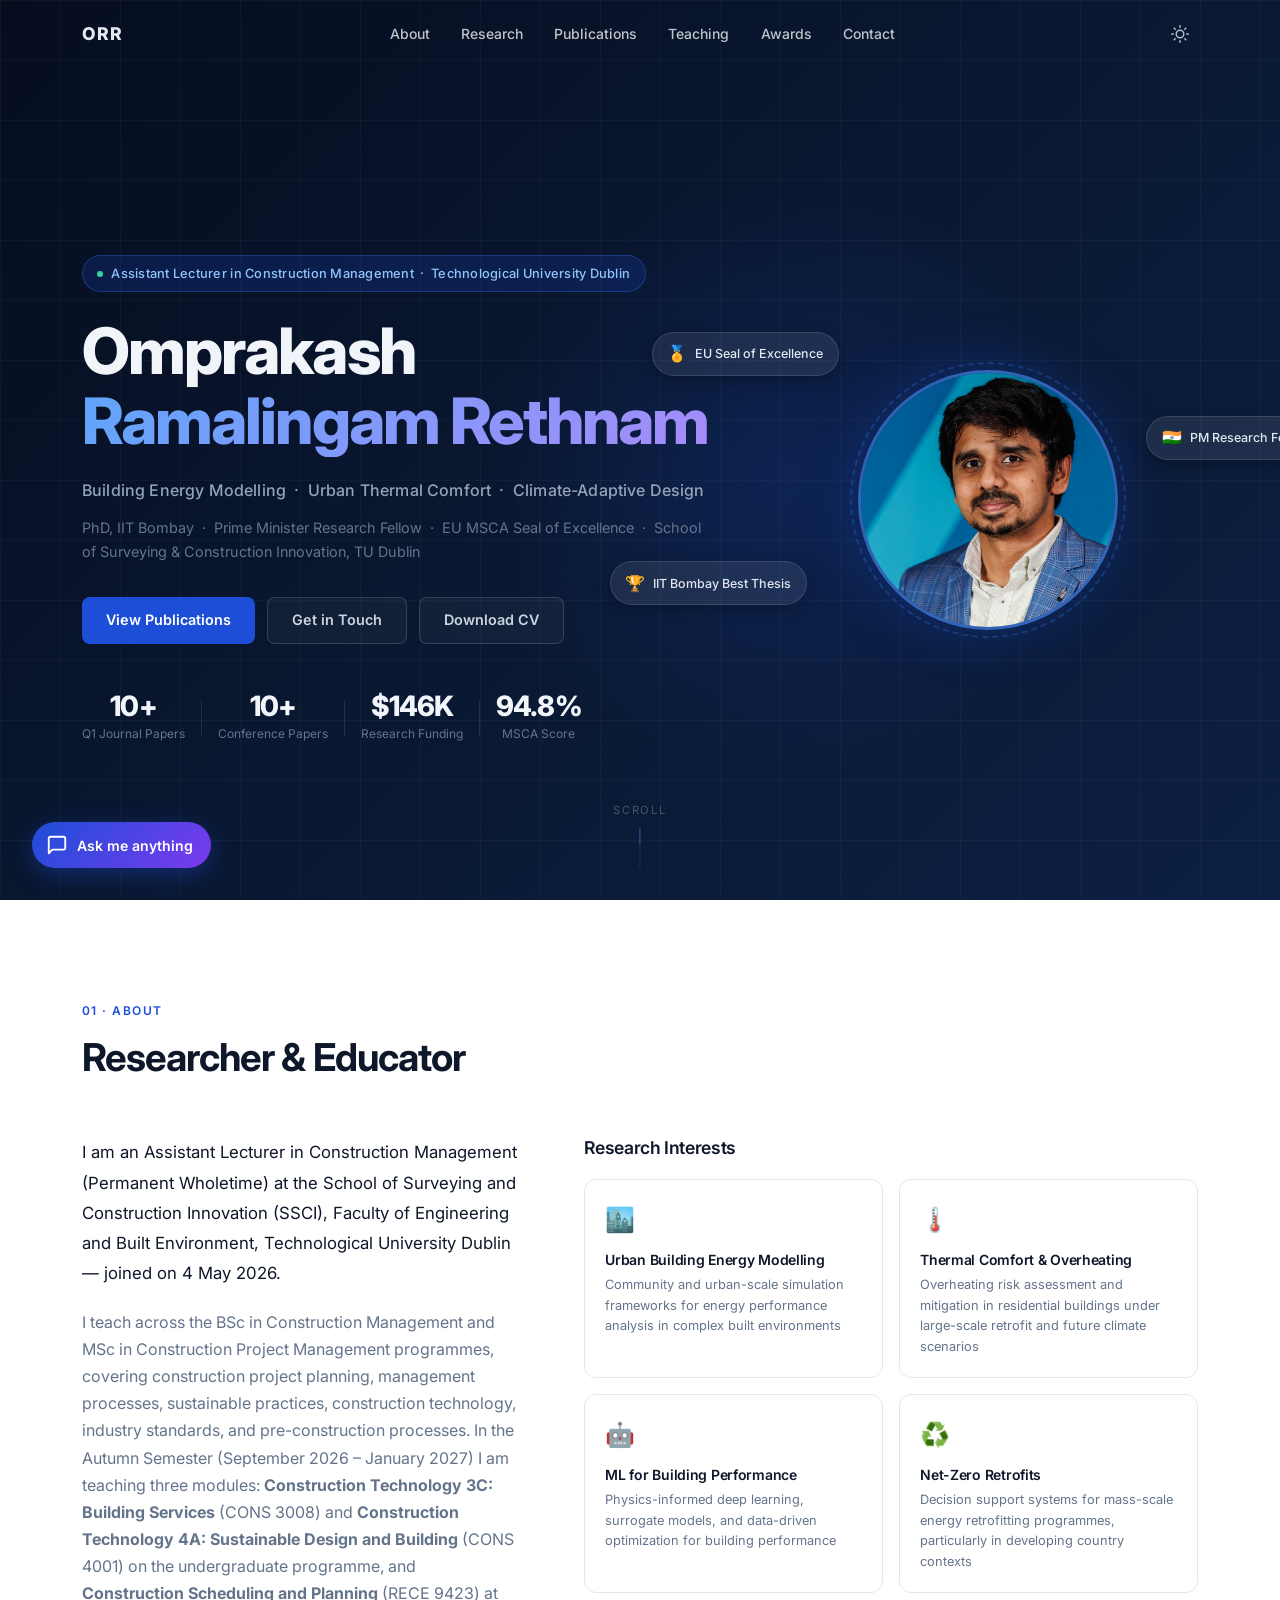
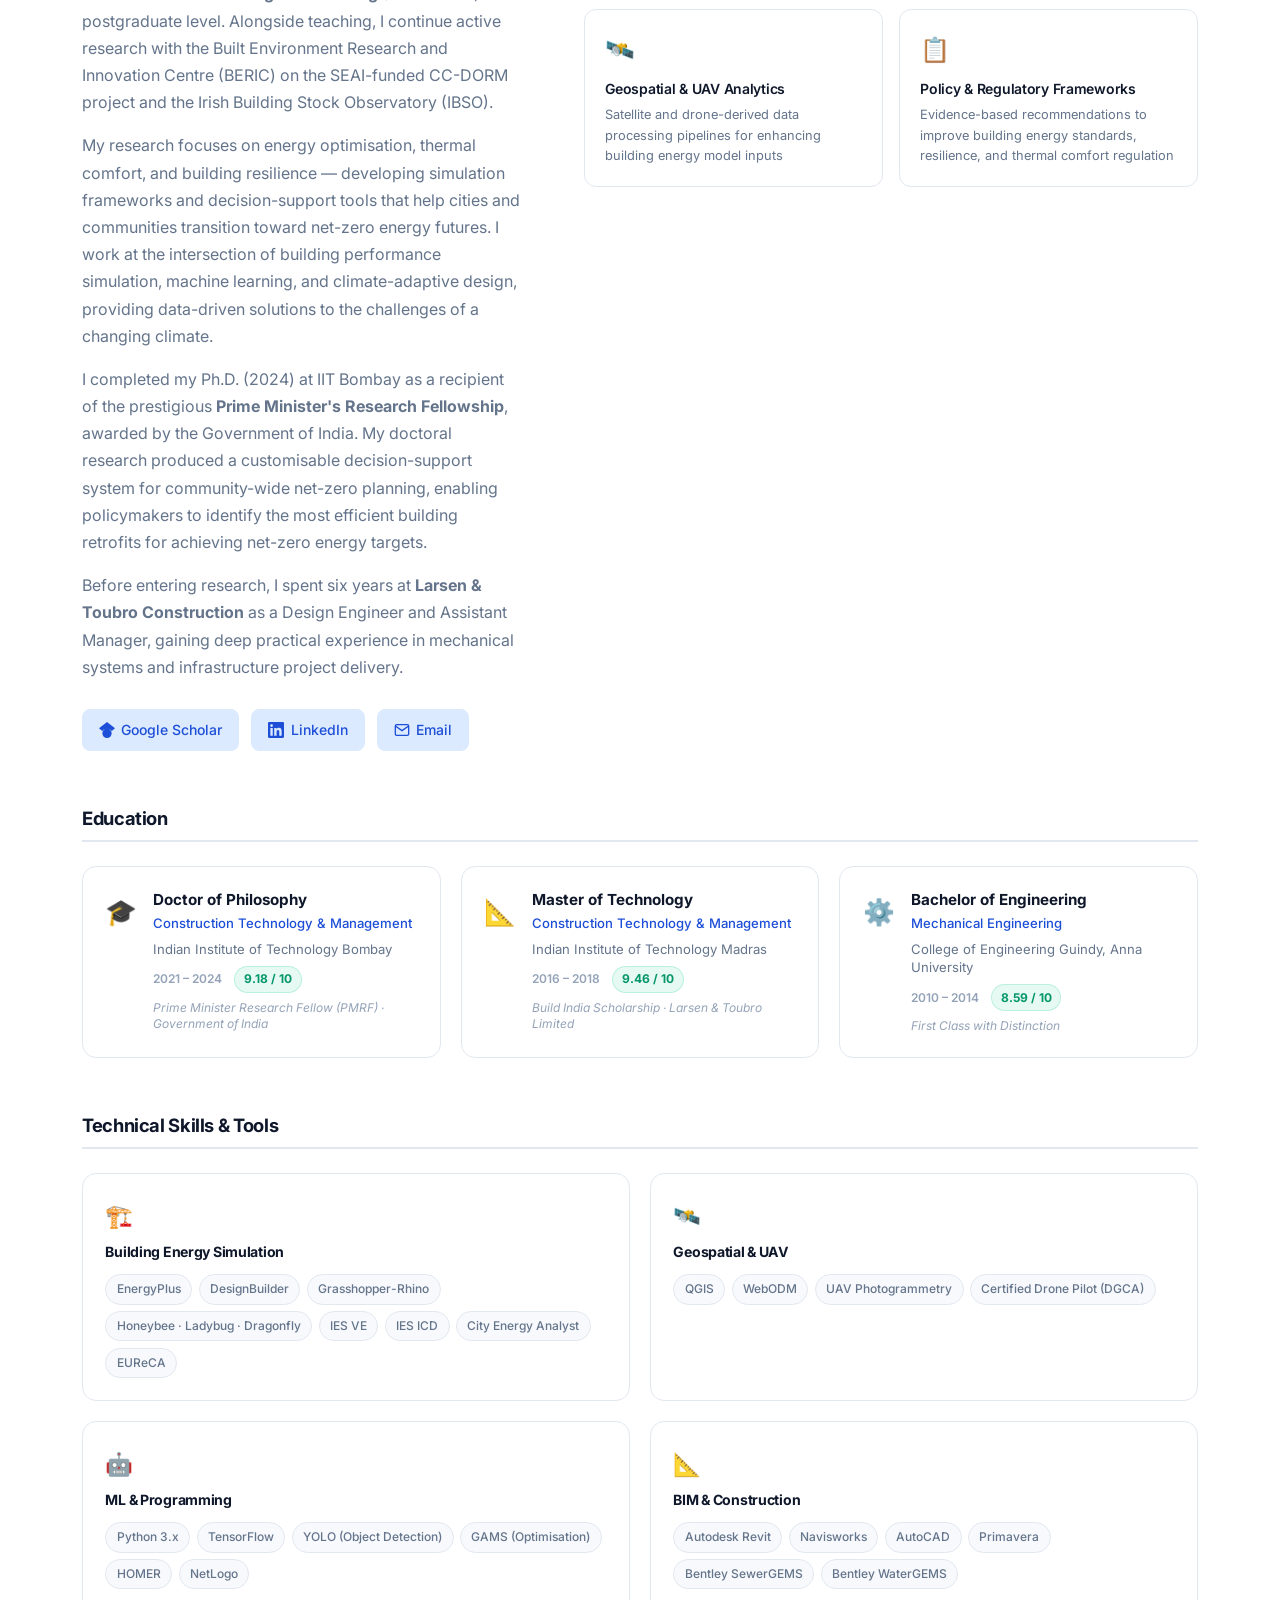
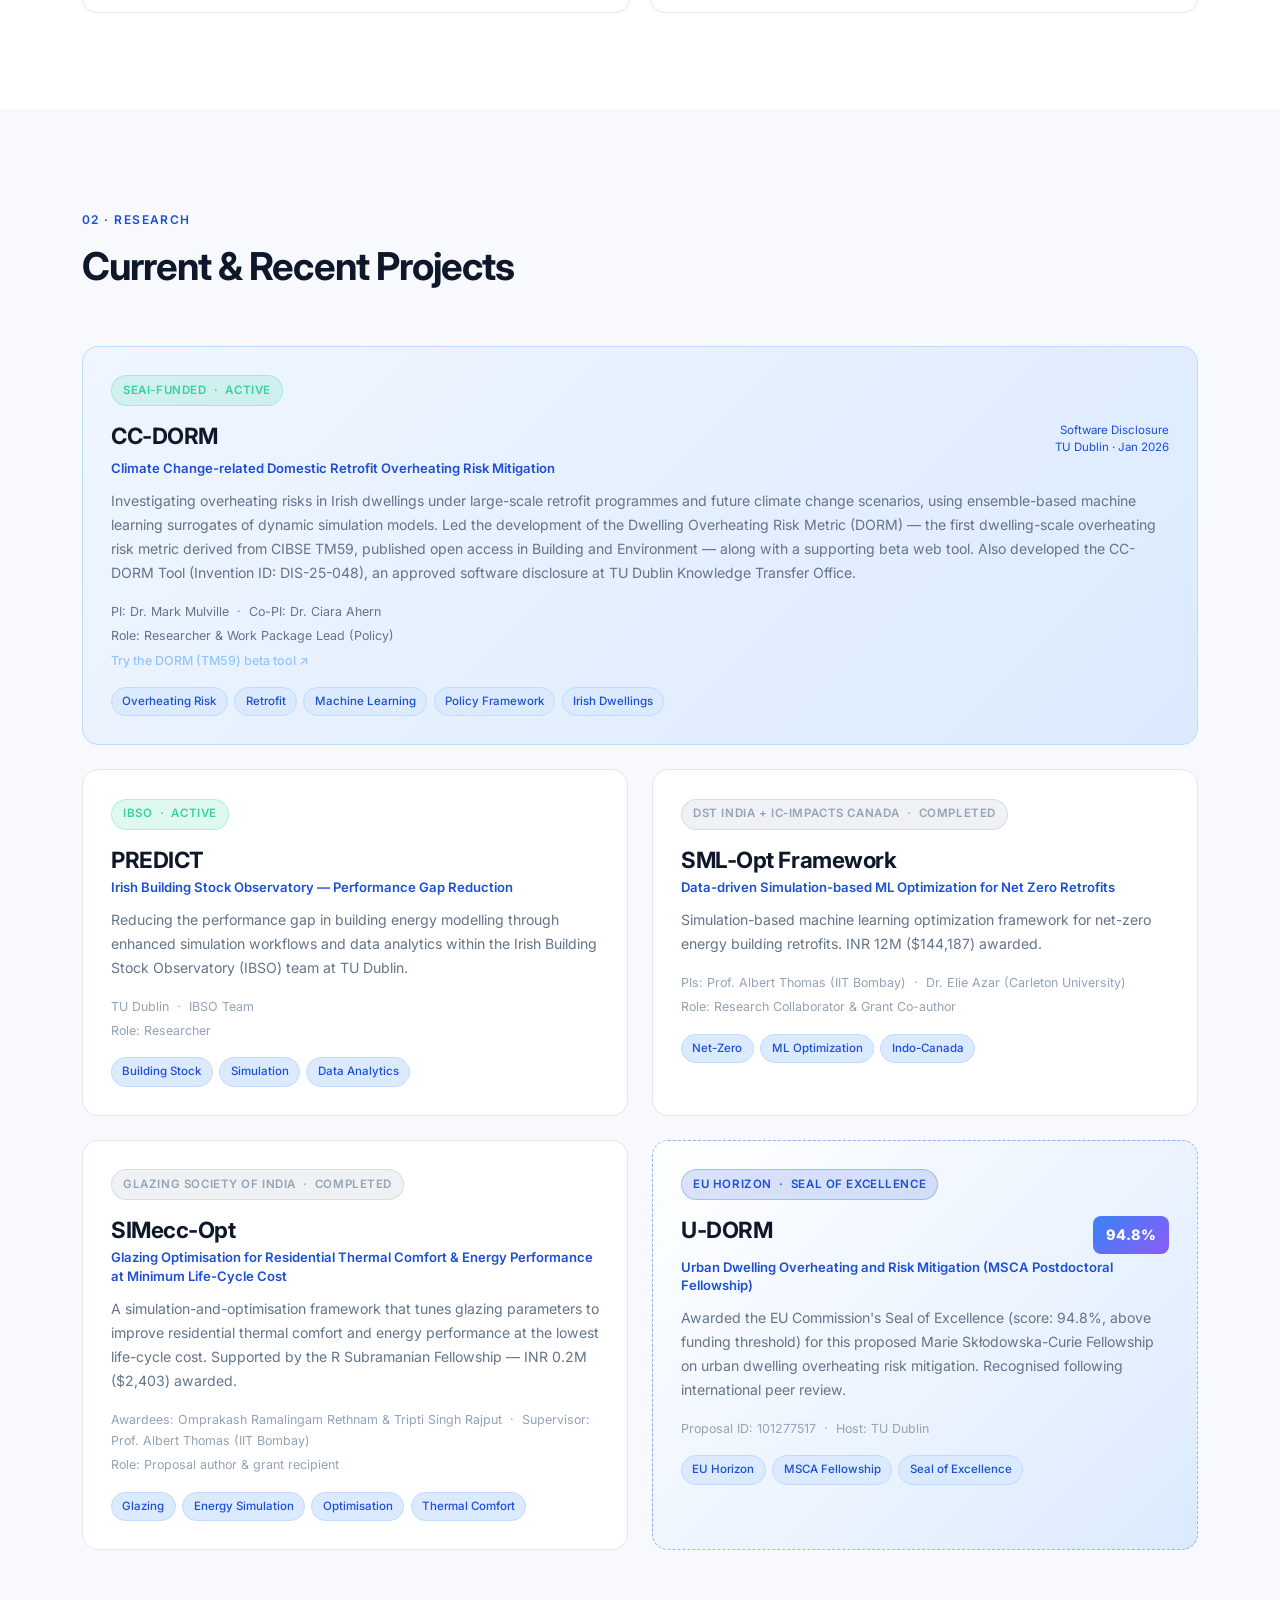
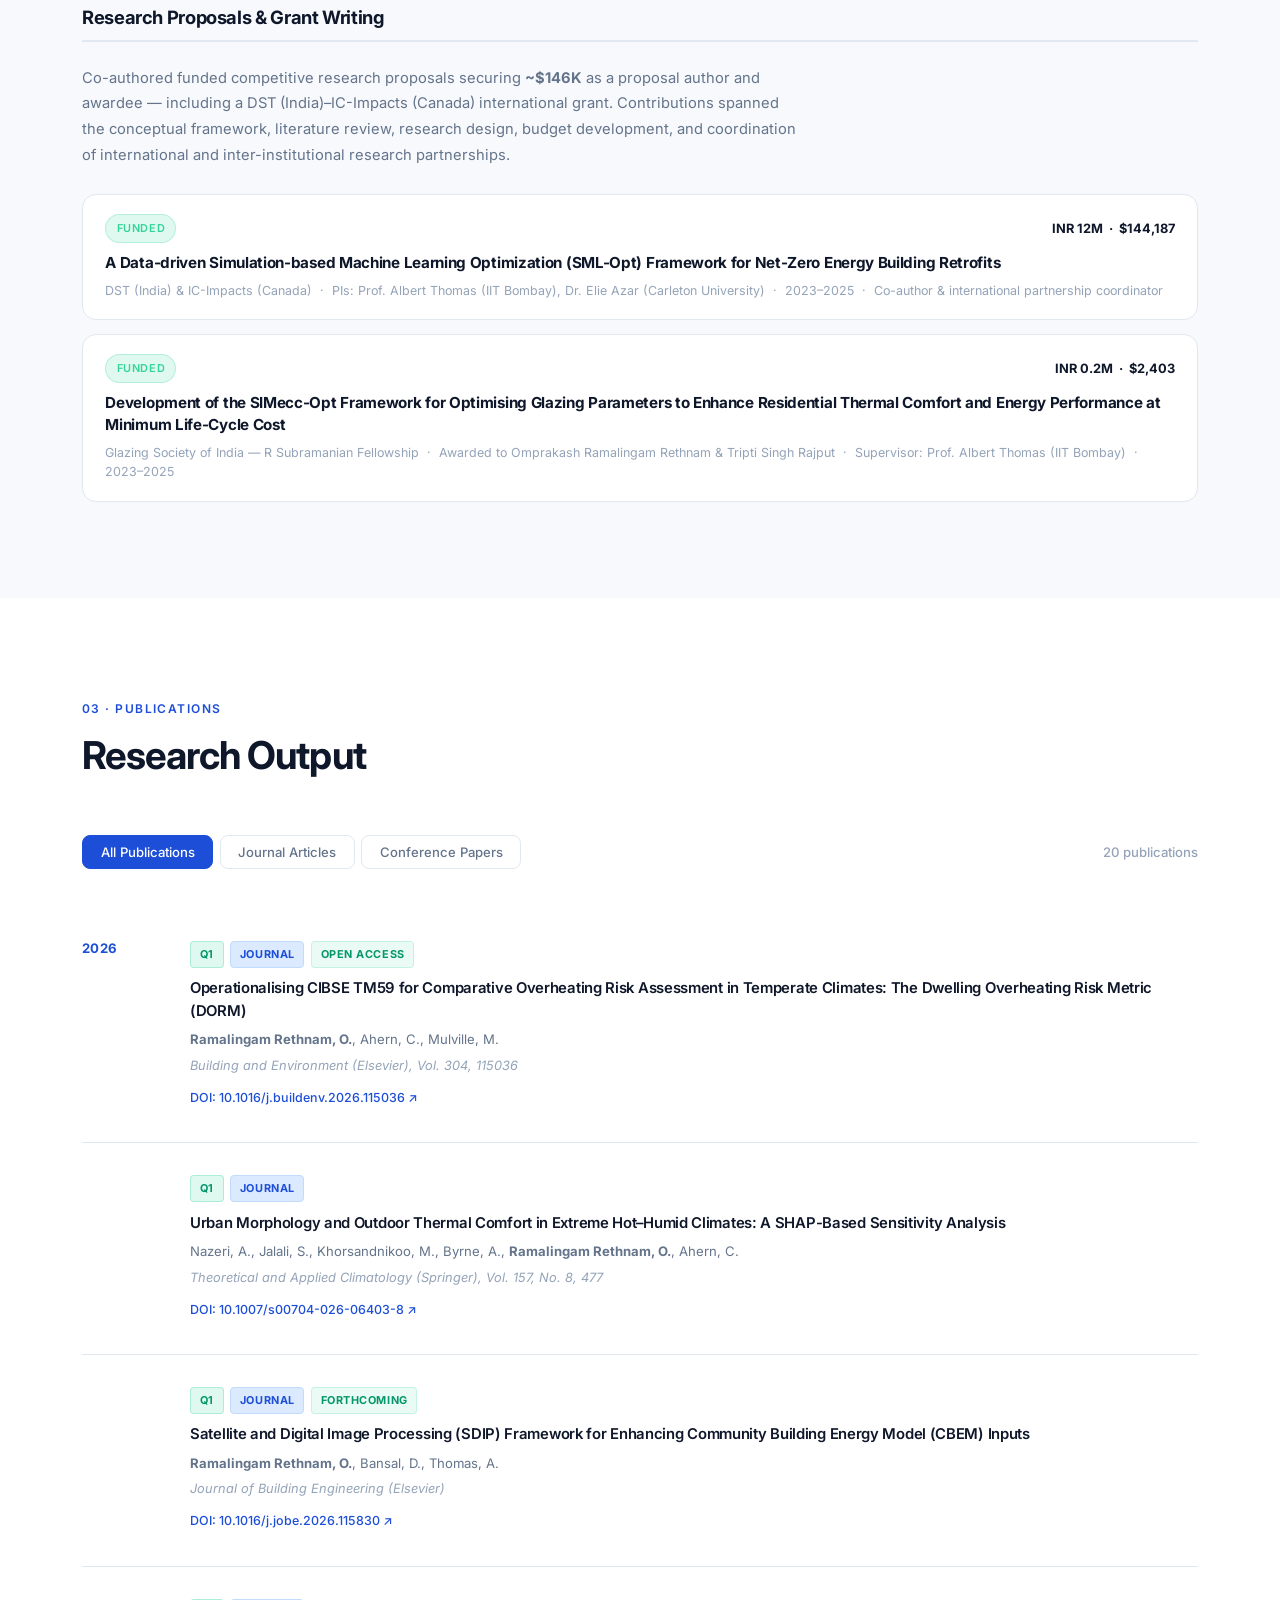
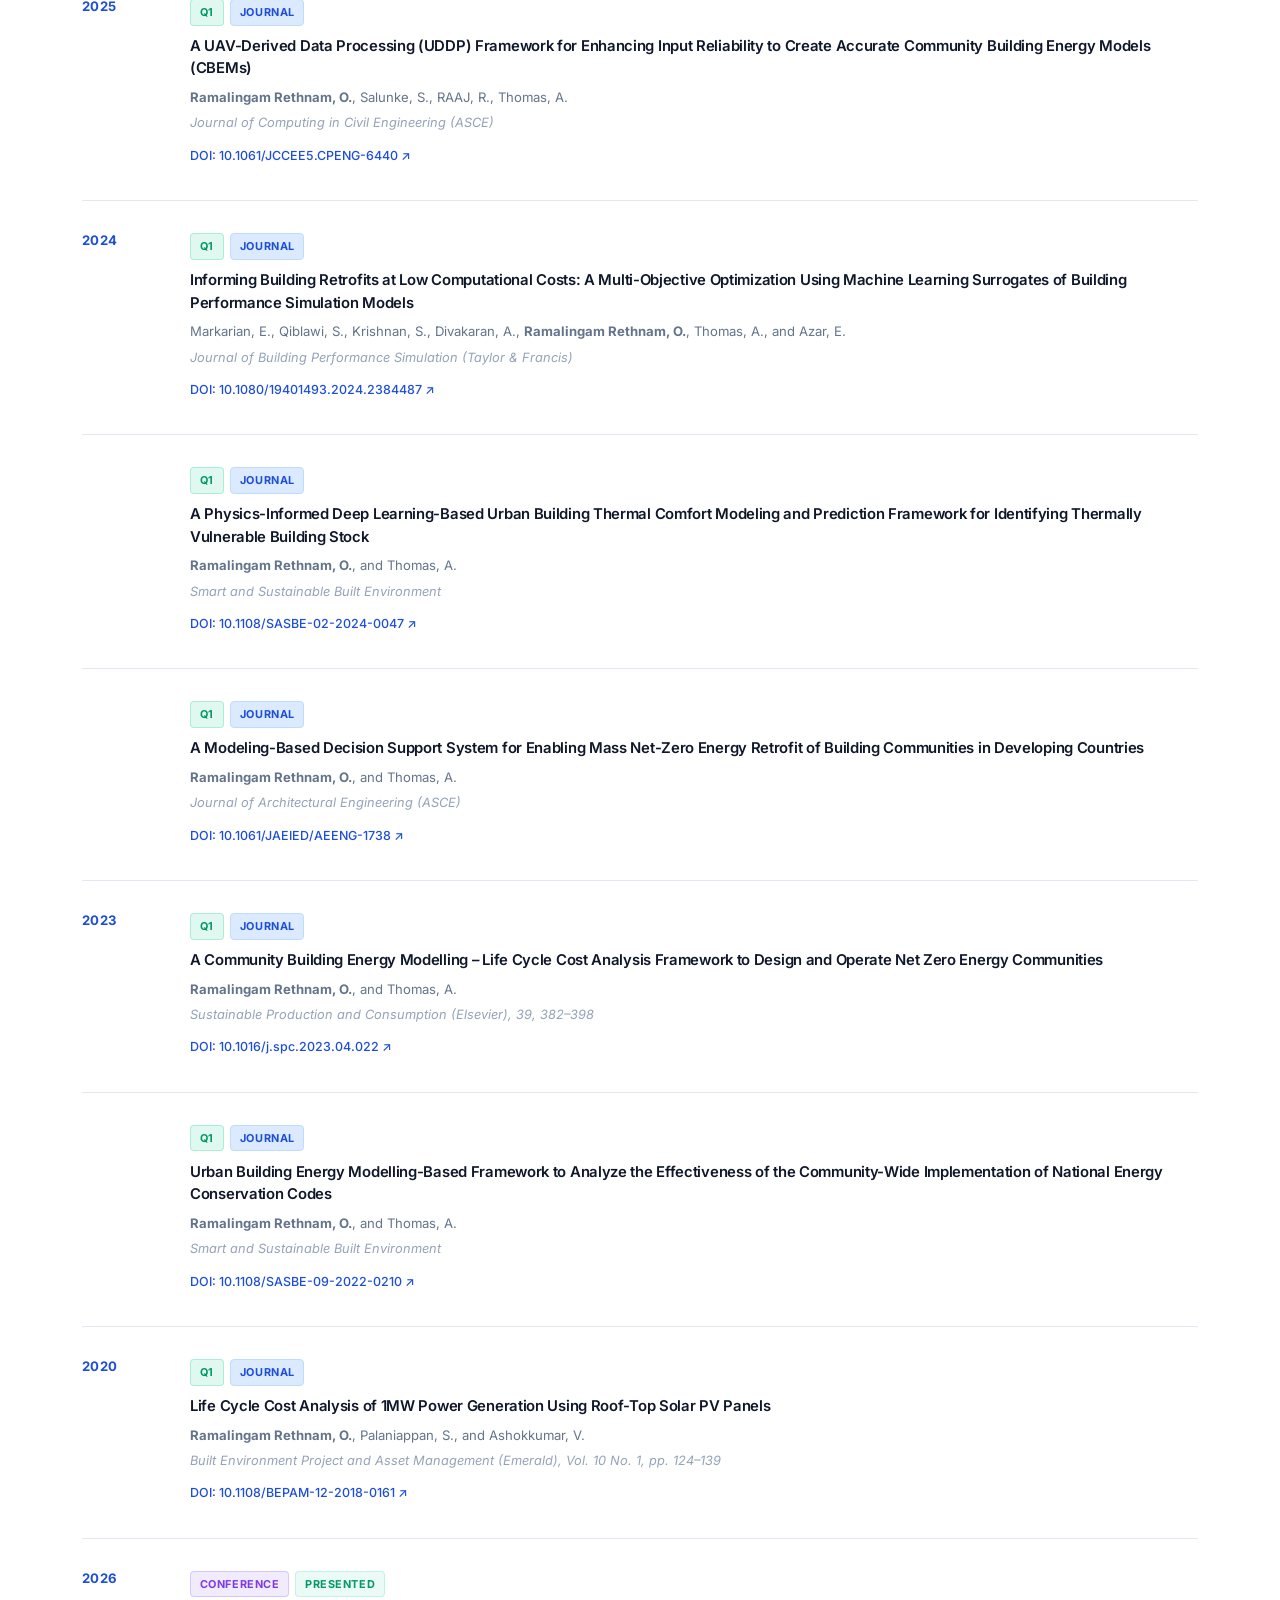
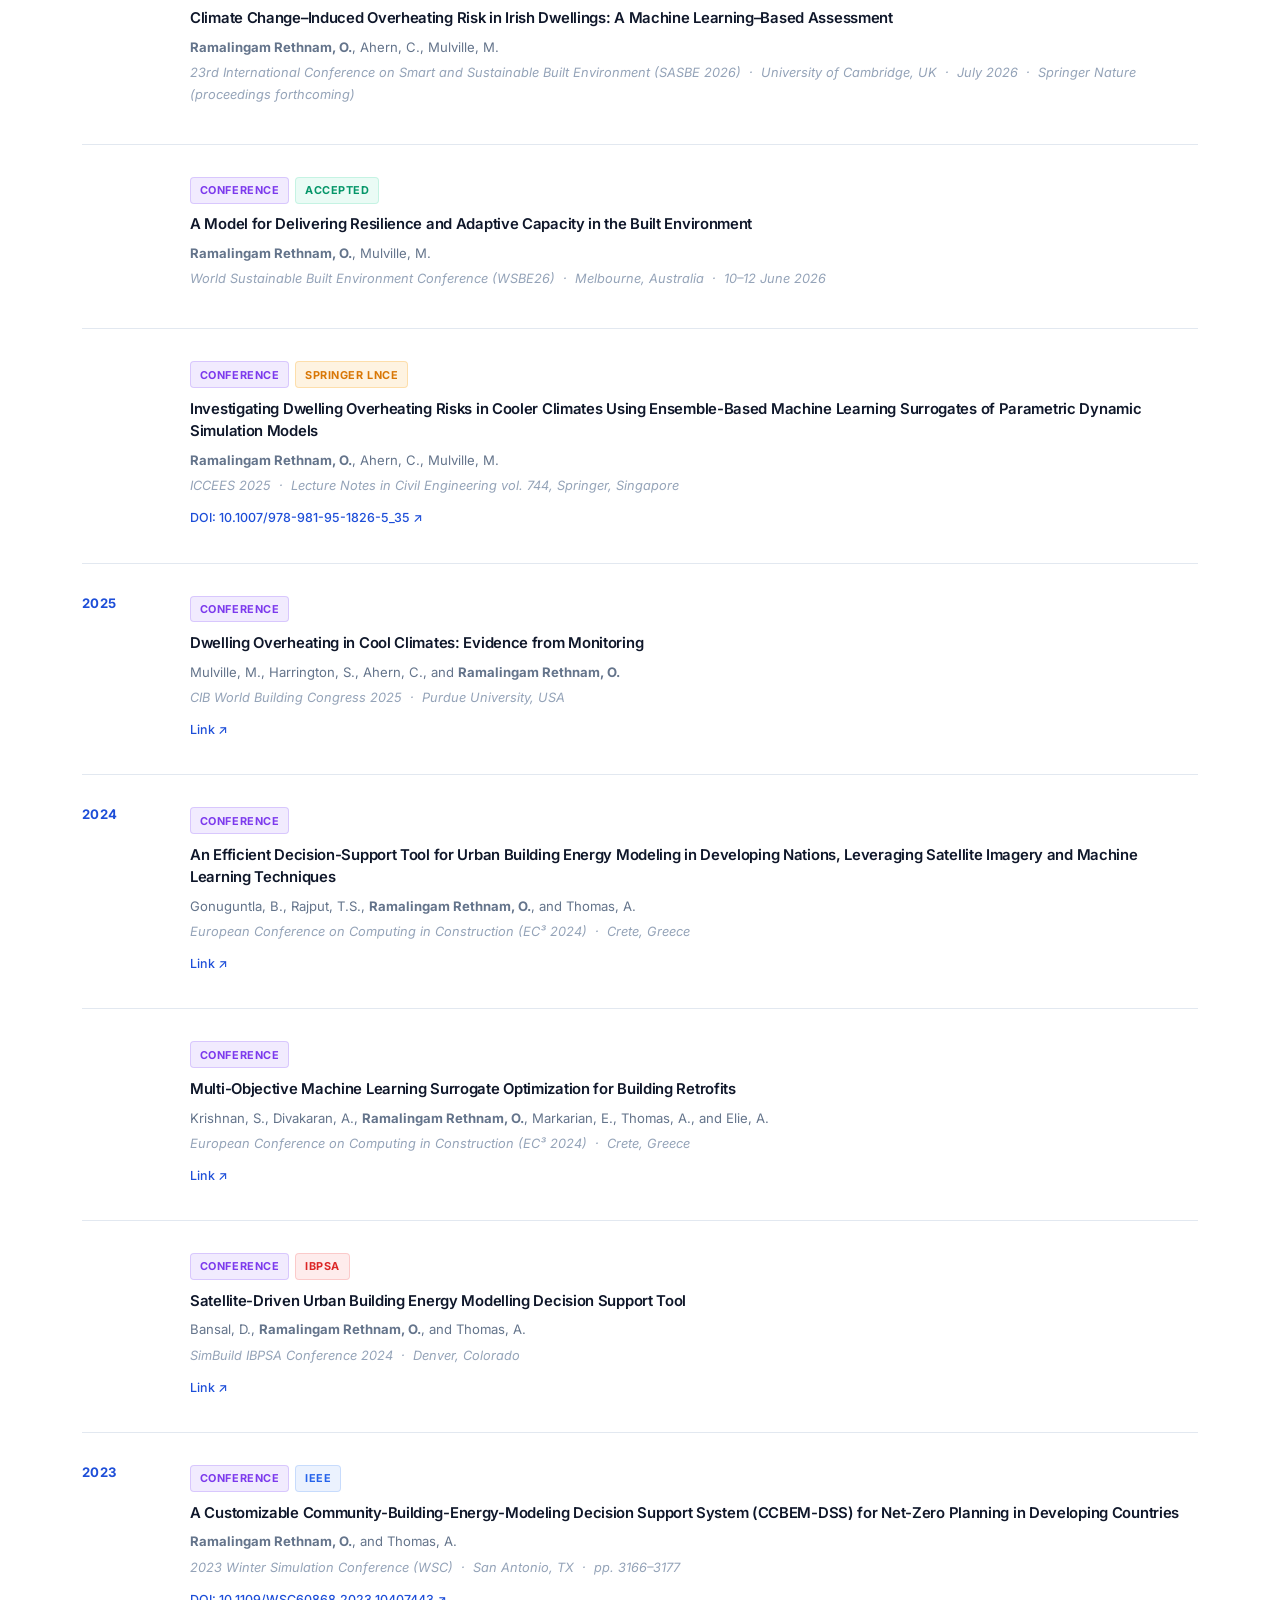
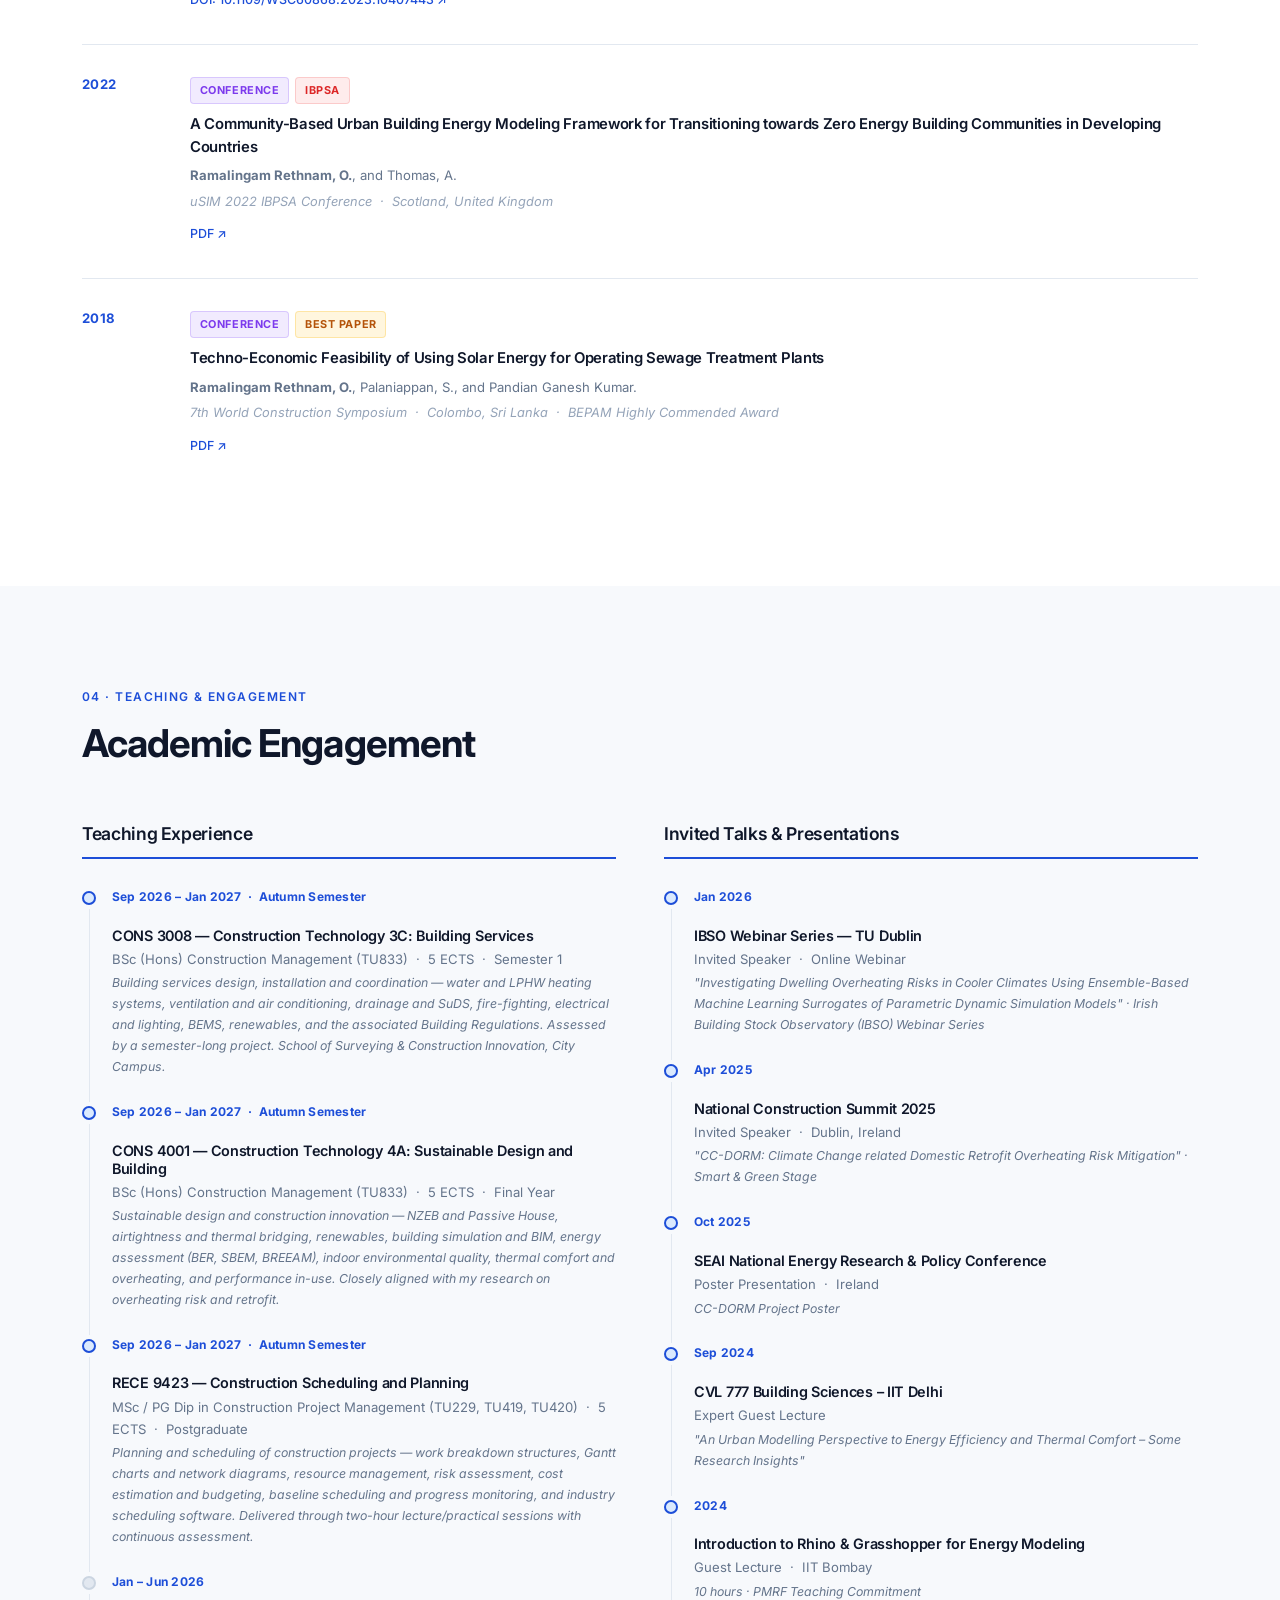
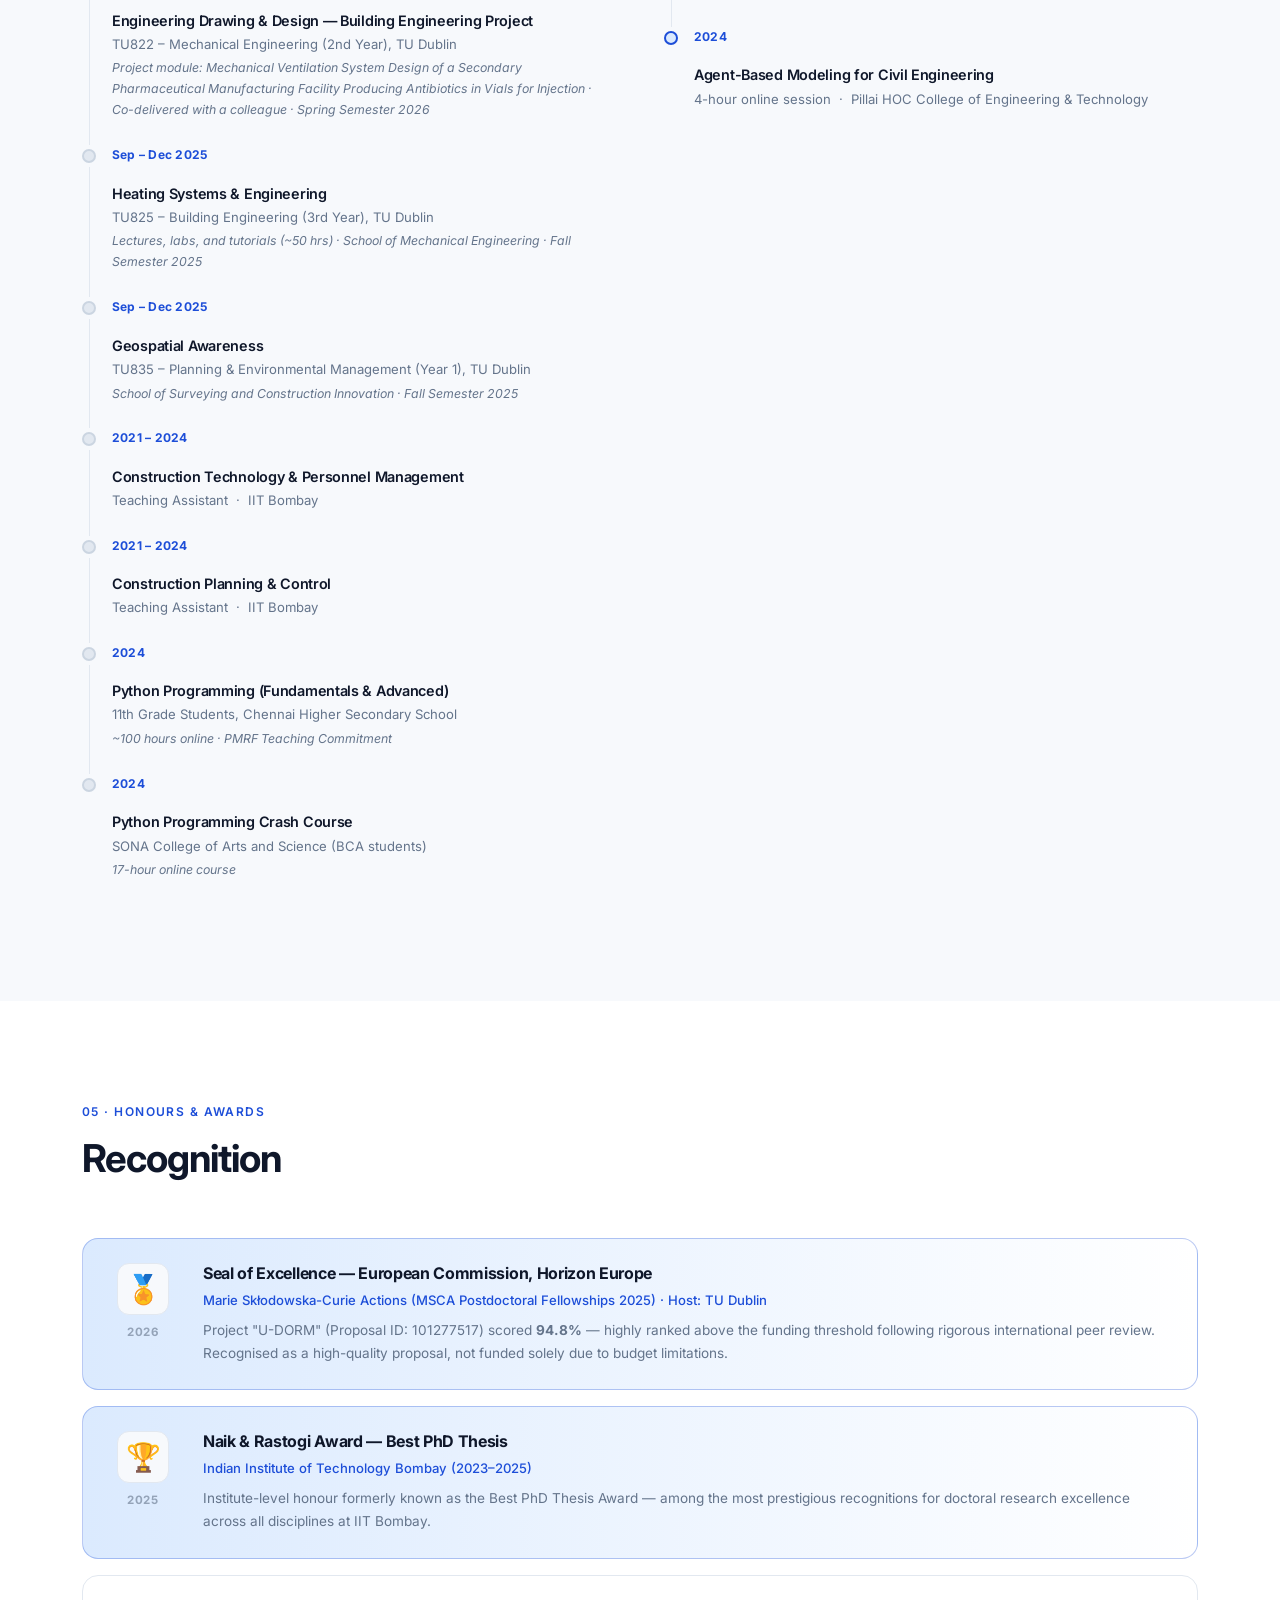
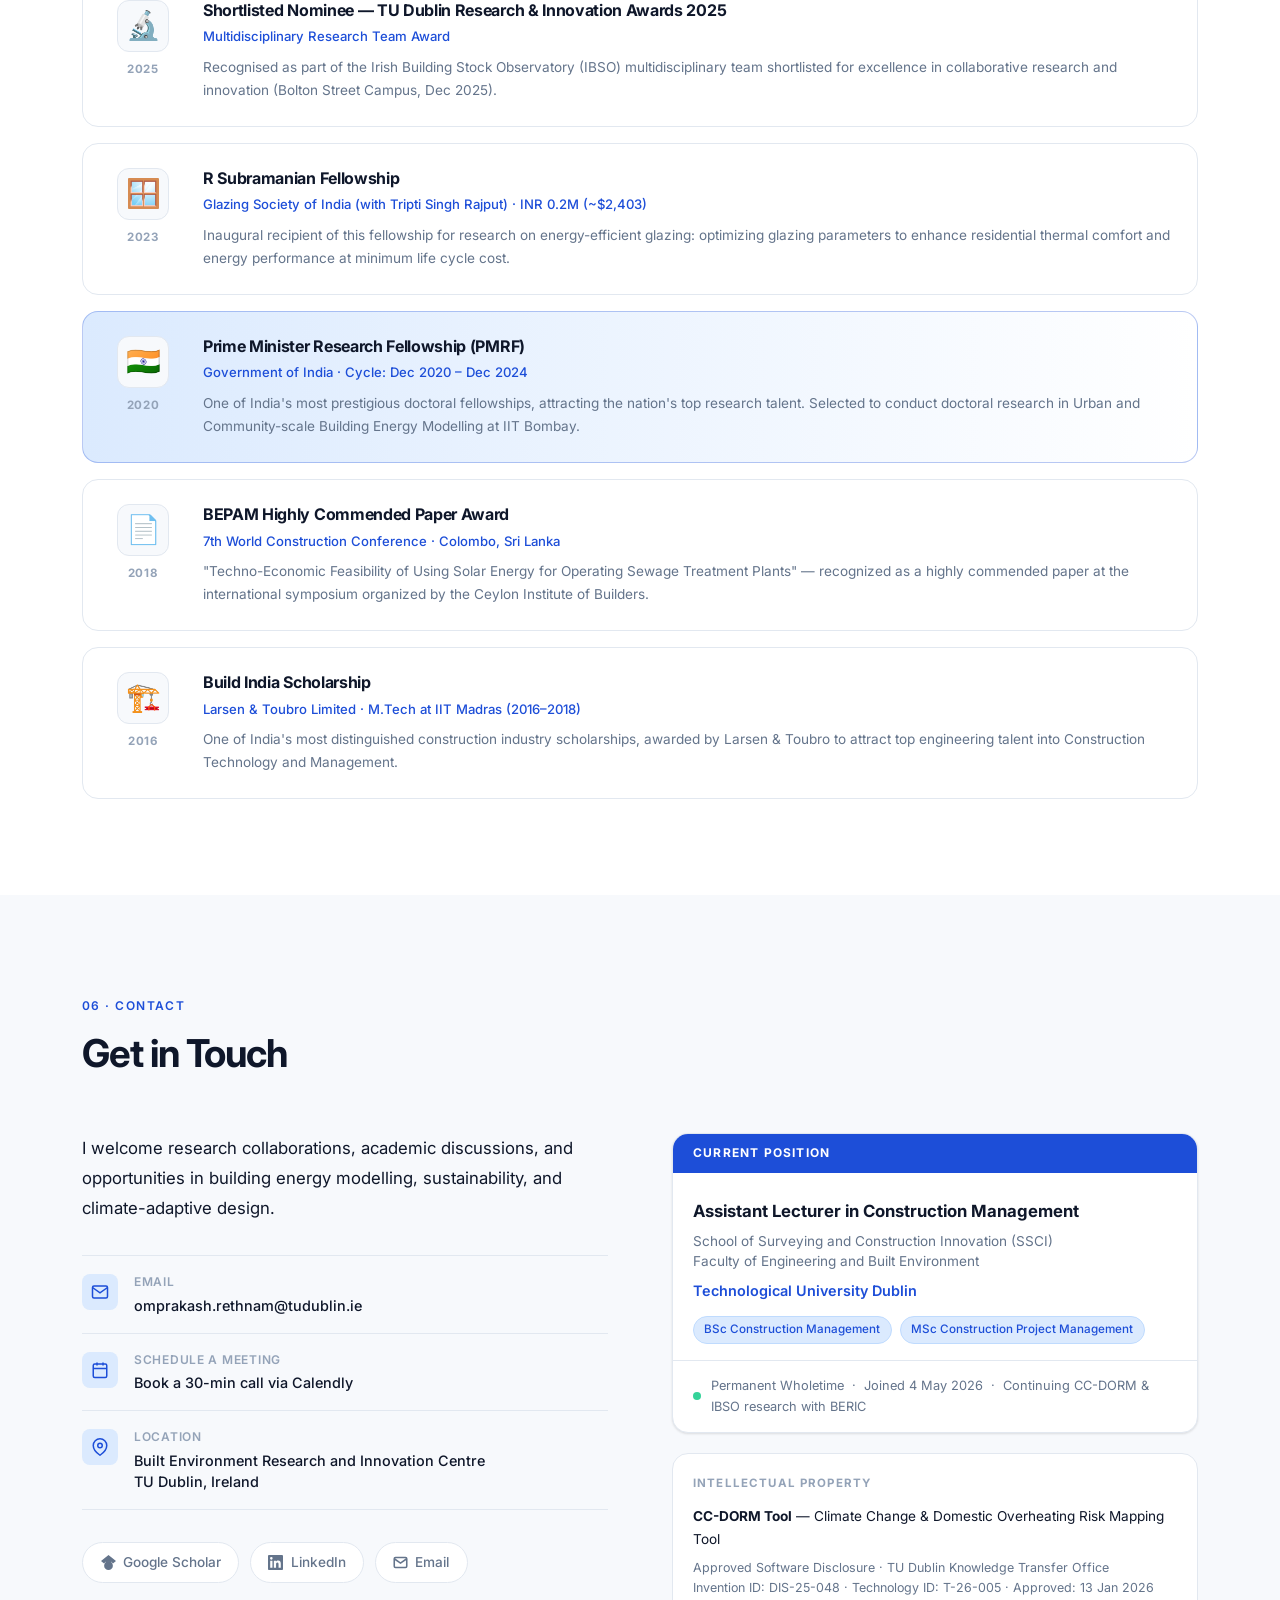
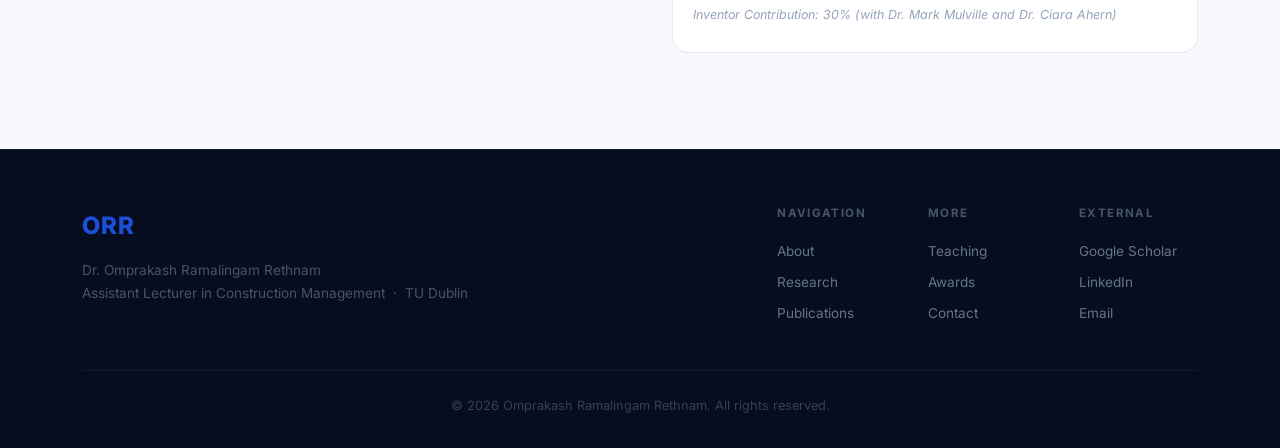
==== index.html @ eb07a6a6 "Add 2026 papers, DORM tool link, and Autumn 2026 teaching modules Publications: - Add DORM paper (Bu" ====
<!DOCTYPE html>
<html lang="en" data-theme="light">
<head>
    <meta charset="UTF-8">
    <meta name="viewport" content="width=device-width, initial-scale=1.0">
    <title>Dr. Omprakash Ramalingam Rethnam | Assistant Lecturer in Construction Management | TU Dublin</title>
    <meta name="description" content="Academic portfolio of Dr. Omprakash Ramalingam Rethnam, Assistant Lecturer in Construction Management at the School of Surveying and Construction Innovation, TU Dublin. Specialising in building energy modelling, urban thermal comfort, and climate-adaptive design.">
    <meta property="og:title" content="Dr. Omprakash Ramalingam Rethnam | Assistant Lecturer | TU Dublin">
    <meta property="og:description" content="Building Energy Modelling · Urban Thermal Comfort · Climate-Adaptive Design">
    <meta property="og:type" content="website">
    <link rel="preconnect" href="https://fonts.googleapis.com">
    <link rel="preconnect" href="https://fonts.gstatic.com" crossorigin>
    <link href="https://fonts.googleapis.com/css2?family=Inter:wght@300;400;500;600;700;800&display=swap" rel="stylesheet">
    <link rel="stylesheet" href="css/style.css">
</head>
<body>

    <!-- ===================== NAVIGATION ===================== -->
    <nav class="navbar" id="navbar">
        <div class="nav-container">
            <a href="#home" class="nav-logo">ORR</a>
            <div class="nav-links" id="navLinks">
                <a href="#about" class="nav-link">About</a>
                <a href="#research" class="nav-link">Research</a>
                <a href="#publications" class="nav-link">Publications</a>
                <a href="#teaching" class="nav-link">Teaching</a>
                <a href="#awards" class="nav-link">Awards</a>
                <a href="#contact" class="nav-link">Contact</a>
            </div>
            <div class="nav-actions">
                <button class="theme-toggle" id="themeToggle" aria-label="Toggle dark mode">
                    <svg class="icon-sun" xmlns="http://www.w3.org/2000/svg" width="18" height="18" viewBox="0 0 24 24" fill="none" stroke="currentColor" stroke-width="2" stroke-linecap="round" stroke-linejoin="round"><circle cx="12" cy="12" r="5"/><line x1="12" y1="1" x2="12" y2="3"/><line x1="12" y1="21" x2="12" y2="23"/><line x1="4.22" y1="4.22" x2="5.64" y2="5.64"/><line x1="18.36" y1="18.36" x2="19.78" y2="19.78"/><line x1="1" y1="12" x2="3" y2="12"/><line x1="21" y1="12" x2="23" y2="12"/><line x1="4.22" y1="19.78" x2="5.64" y2="18.36"/><line x1="18.36" y1="5.64" x2="19.78" y2="4.22"/></svg>
                    <svg class="icon-moon" xmlns="http://www.w3.org/2000/svg" width="18" height="18" viewBox="0 0 24 24" fill="none" stroke="currentColor" stroke-width="2" stroke-linecap="round" stroke-linejoin="round"><path d="M21 12.79A9 9 0 1 1 11.21 3 7 7 0 0 0 21 12.79z"/></svg>
                </button>
                <button class="hamburger" id="hamburger" aria-label="Toggle menu">
                    <span></span><span></span><span></span>
                </button>
            </div>
        </div>
    </nav>

    <!-- ===================== HERO ===================== -->
    <section class="hero" id="home">
        <div class="hero-bg-grid"></div>
        <div class="hero-glow"></div>
        <div class="hero-container">
            <div class="hero-content hero-content-anim">
                <div class="hero-badge">
                    <span class="badge-dot"></span>
                    Assistant Lecturer in Construction Management &nbsp;·&nbsp; Technological University Dublin
                </div>
                <h1 class="hero-name">
                    Omprakash
                    <span class="name-accent">Ramalingam Rethnam</span>
                </h1>
                <p class="hero-tagline">Building Energy Modelling &nbsp;·&nbsp; Urban Thermal Comfort &nbsp;·&nbsp; Climate-Adaptive Design</p>
                <p class="hero-bio">PhD, IIT Bombay &nbsp;·&nbsp; Prime Minister Research Fellow &nbsp;·&nbsp; EU MSCA Seal of Excellence &nbsp;·&nbsp; School of Surveying &amp; Construction Innovation, TU Dublin</p>
                <div class="hero-actions">
                    <a href="#publications" class="btn btn-primary">View Publications</a>
                    <a href="#contact" class="btn btn-ghost">Get in Touch</a>
                    <a href="assets/cv.pdf" class="btn btn-ghost" target="_blank" rel="noopener">Download CV</a>
                </div>
                <div class="hero-stats">
                    <div class="stat-item">
                        <span class="stat-number">10+</span>
                        <span class="stat-label">Q1 Journal Papers</span>
                    </div>
                    <div class="stat-divider"></div>
                    <div class="stat-item">
                        <span class="stat-number">10+</span>
                        <span class="stat-label">Conference Papers</span>
                    </div>
                    <div class="stat-divider"></div>
                    <div class="stat-item">
                        <span class="stat-number">$146K</span>
                        <span class="stat-label">Research Funding</span>
                    </div>
                    <div class="stat-divider"></div>
                    <div class="stat-item">
                        <span class="stat-number">94.8%</span>
                        <span class="stat-label">MSCA Score</span>
                    </div>
                </div>
            </div>
            <div class="hero-visual hero-visual-anim">
                <div class="profile-frame">
                    <div class="profile-photo" id="profilePhoto">
                        <img src="assets/photo.jpg" alt="Omprakash Ramalingam Rethnam">
                    </div>
                    <div class="profile-ring"></div>
                </div>
                <div class="floating-badge fb-1">
                    <span class="fb-icon">🏅</span>
                    <span>EU Seal of Excellence</span>
                </div>
                <div class="floating-badge fb-2">
                    <span class="fb-icon">🏆</span>
                    <span>IIT Bombay Best Thesis</span>
                </div>
                <div class="floating-badge fb-3">
                    <span class="fb-icon">🇮🇳</span>
                    <span>PM Research Fellow</span>
                </div>
            </div>
        </div>
        <div class="hero-scroll">
            <span>Scroll</span>
            <div class="scroll-bar"><div class="scroll-progress"></div></div>
        </div>
    </section>

    <!-- ===================== ABOUT ===================== -->
    <section class="section" id="about">
        <div class="container">
            <div class="section-header" data-animate="fade-up">
                <span class="section-tag">01 · About</span>
                <h2 class="section-title">Researcher &amp; Educator</h2>
            </div>
            <div class="about-grid">
                <div class="about-text" data-animate="fade-up">
                    <p class="lead">I am an Assistant Lecturer in Construction Management (Permanent Wholetime) at the School of Surveying and Construction Innovation (SSCI), Faculty of Engineering and Built Environment, Technological University Dublin — joined on 4 May 2026.</p>
                    <p>I teach across the BSc in Construction Management and MSc in Construction Project Management programmes, covering construction project planning, management processes, sustainable practices, construction technology, industry standards, and pre-construction processes. In the Autumn Semester (September 2026 – January 2027) I am teaching three modules: <strong>Construction Technology 3C: Building Services</strong> (CONS 3008) and <strong>Construction Technology 4A: Sustainable Design and Building</strong> (CONS 4001) on the undergraduate programme, and <strong>Construction Scheduling and Planning</strong> (RECE 9423) at postgraduate level. Alongside teaching, I continue active research with the Built Environment Research and Innovation Centre (BERIC) on the SEAI-funded CC-DORM project and the Irish Building Stock Observatory (IBSO).</p>
                    <p>My research focuses on energy optimisation, thermal comfort, and building resilience — developing simulation frameworks and decision-support tools that help cities and communities transition toward net-zero energy futures. I work at the intersection of building performance simulation, machine learning, and climate-adaptive design, providing data-driven solutions to the challenges of a changing climate.</p>
                    <p>I completed my Ph.D. (2024) at IIT Bombay as a recipient of the prestigious <strong>Prime Minister's Research Fellowship</strong>, awarded by the Government of India. My doctoral research produced a customisable decision-support system for community-wide net-zero planning, enabling policymakers to identify the most efficient building retrofits for achieving net-zero energy targets.</p>
                    <p>Before entering research, I spent six years at <strong>Larsen &amp; Toubro Construction</strong> as a Design Engineer and Assistant Manager, gaining deep practical experience in mechanical systems and infrastructure project delivery.</p>
                    <div class="about-links">
                        <a href="https://scholar.google.com/citations?user=IfaK8TwAAAAJ&hl=en" target="_blank" rel="noopener" class="icon-link">
                            <svg xmlns="http://www.w3.org/2000/svg" width="16" height="16" viewBox="0 0 24 24" fill="currentColor"><path d="M12 24a7 7 0 1 1 0-14 7 7 0 0 1 0 14zm0-24L0 9.5l4.838 3.94A8 8 0 0 1 12 10a8 8 0 0 1 7.162 3.44L24 9.5 12 0z"/></svg>
                            Google Scholar
                        </a>
                        <a href="https://www.linkedin.com/in/omprakashrethnam/" target="_blank" rel="noopener" class="icon-link">
                            <svg xmlns="http://www.w3.org/2000/svg" width="16" height="16" viewBox="0 0 24 24" fill="currentColor"><path d="M20.447 20.452h-3.554v-5.569c0-1.328-.027-3.037-1.852-3.037-1.853 0-2.136 1.445-2.136 2.939v5.667H9.351V9h3.414v1.561h.046c.477-.9 1.637-1.85 3.37-1.85 3.601 0 4.267 2.37 4.267 5.455v6.286zM5.337 7.433a2.062 2.062 0 0 1-2.063-2.065 2.064 2.064 0 1 1 2.063 2.065zm1.782 13.019H3.555V9h3.564v11.452zM22.225 0H1.771C.792 0 0 .774 0 1.729v20.542C0 23.227.792 24 1.771 24h20.451C23.2 24 24 23.227 24 22.271V1.729C24 .774 23.2 0 22.222 0h.003z"/></svg>
                            LinkedIn
                        </a>
                        <a href="mailto:omprakash.rethnam@tudublin.ie" class="icon-link">
                            <svg xmlns="http://www.w3.org/2000/svg" width="16" height="16" viewBox="0 0 24 24" fill="none" stroke="currentColor" stroke-width="2"><path d="M4 4h16c1.1 0 2 .9 2 2v12c0 1.1-.9 2-2 2H4c-1.1 0-2-.9-2-2V6c0-1.1.9-2 2-2z"/><polyline points="22,6 12,13 2,6"/></svg>
                            Email
                        </a>
                    </div>
                </div>
                <div class="interests-panel" data-animate="fade-up" style="--delay:0.15s">
                    <h3 class="panel-title">Research Interests</h3>
                    <div class="interests-grid">
                        <div class="interest-card">
                            <div class="ic-icon">🏙️</div>
                            <h4>Urban Building Energy Modelling</h4>
                            <p>Community and urban-scale simulation frameworks for energy performance analysis in complex built environments</p>
                        </div>
                        <div class="interest-card">
                            <div class="ic-icon">🌡️</div>
                            <h4>Thermal Comfort &amp; Overheating</h4>
                            <p>Overheating risk assessment and mitigation in residential buildings under large-scale retrofit and future climate scenarios</p>
                        </div>
                        <div class="interest-card">
                            <div class="ic-icon">🤖</div>
                            <h4>ML for Building Performance</h4>
                            <p>Physics-informed deep learning, surrogate models, and data-driven optimization for building performance</p>
                        </div>
                        <div class="interest-card">
                            <div class="ic-icon">♻️</div>
                            <h4>Net-Zero Retrofits</h4>
                            <p>Decision support systems for mass-scale energy retrofitting programmes, particularly in developing country contexts</p>
                        </div>
                        <div class="interest-card">
                            <div class="ic-icon">🛰️</div>
                            <h4>Geospatial &amp; UAV Analytics</h4>
                            <p>Satellite and drone-derived data processing pipelines for enhancing building energy model inputs</p>
                        </div>
                        <div class="interest-card">
                            <div class="ic-icon">📋</div>
                            <h4>Policy &amp; Regulatory Frameworks</h4>
                            <p>Evidence-based recommendations to improve building energy standards, resilience, and thermal comfort regulation</p>
                        </div>
                    </div>
                </div>
            </div>

            <!-- Education -->
            <div class="edu-block" data-animate="fade-up">
                <h3 class="block-title">Education</h3>
                <div class="edu-grid">
                    <div class="edu-card">
                        <div class="edu-icon">🎓</div>
                        <div class="edu-detail">
                            <div class="edu-degree">Doctor of Philosophy</div>
                            <div class="edu-field">Construction Technology &amp; Management</div>
                            <div class="edu-inst">Indian Institute of Technology Bombay</div>
                            <div class="edu-meta">
                                <span class="edu-year">2021 – 2024</span>
                                <span class="edu-grade">9.18 / 10</span>
                            </div>
                            <div class="edu-note">Prime Minister Research Fellow (PMRF) · Government of India</div>
                        </div>
                    </div>
                    <div class="edu-card">
                        <div class="edu-icon">📐</div>
                        <div class="edu-detail">
                            <div class="edu-degree">Master of Technology</div>
                            <div class="edu-field">Construction Technology &amp; Management</div>
                            <div class="edu-inst">Indian Institute of Technology Madras</div>
                            <div class="edu-meta">
                                <span class="edu-year">2016 – 2018</span>
                                <span class="edu-grade">9.46 / 10</span>
                            </div>
                            <div class="edu-note">Build India Scholarship · Larsen &amp; Toubro Limited</div>
                        </div>
                    </div>
                    <div class="edu-card">
                        <div class="edu-icon">⚙️</div>
                        <div class="edu-detail">
                            <div class="edu-degree">Bachelor of Engineering</div>
                            <div class="edu-field">Mechanical Engineering</div>
                            <div class="edu-inst">College of Engineering Guindy, Anna University</div>
                            <div class="edu-meta">
                                <span class="edu-year">2010 – 2014</span>
                                <span class="edu-grade">8.59 / 10</span>
                            </div>
                            <div class="edu-note">First Class with Distinction</div>
                        </div>
                    </div>
                </div>
            </div>

            <!-- Technical Skills -->
            <div class="skills-block" data-animate="fade-up">
                <h3 class="block-title">Technical Skills &amp; Tools</h3>
                <div class="skills-grid">
                    <div class="skill-category">
                        <div class="skill-cat-icon">🏗️</div>
                        <h4>Building Energy Simulation</h4>
                        <div class="skill-pills">
                            <span>EnergyPlus</span><span>DesignBuilder</span><span>Grasshopper-Rhino</span>
                            <span>Honeybee · Ladybug · Dragonfly</span><span>IES VE</span>
                            <span>IES ICD</span><span>City Energy Analyst</span><span>EUReCA</span>
                        </div>
                    </div>
                    <div class="skill-category">
                        <div class="skill-cat-icon">🛰️</div>
                        <h4>Geospatial &amp; UAV</h4>
                        <div class="skill-pills">
                            <span>QGIS</span><span>WebODM</span>
                            <span>UAV Photogrammetry</span>
                            <span>Certified Drone Pilot (DGCA)</span>
                        </div>
                    </div>
                    <div class="skill-category">
                        <div class="skill-cat-icon">🤖</div>
                        <h4>ML &amp; Programming</h4>
                        <div class="skill-pills">
                            <span>Python 3.x</span><span>TensorFlow</span>
                            <span>YOLO (Object Detection)</span>
                            <span>GAMS (Optimisation)</span>
                            <span>HOMER</span><span>NetLogo</span>
                        </div>
                    </div>
                    <div class="skill-category">
                        <div class="skill-cat-icon">📐</div>
                        <h4>BIM &amp; Construction</h4>
                        <div class="skill-pills">
                            <span>Autodesk Revit</span><span>Navisworks</span>
                            <span>AutoCAD</span><span>Primavera</span>
                            <span>Bentley SewerGEMS</span><span>Bentley WaterGEMS</span>
                        </div>
                    </div>
                </div>
            </div>

        </div>
    </section>

    <!-- ===================== RESEARCH ===================== -->
    <section class="section section-alt" id="research">
        <div class="container">
            <div class="section-header" data-animate="fade-up">
                <span class="section-tag">02 · Research</span>
                <h2 class="section-title">Current &amp; Recent Projects</h2>
            </div>
            <div class="projects-grid">
                <div class="project-card project-featured" data-animate="fade-up">
                    <div class="project-status status-active">SEAI-Funded &nbsp;·&nbsp; Active</div>
                    <div class="project-header">
                        <h3>CC-DORM</h3>
                        <div class="project-disclosure">Software Disclosure<br>TU Dublin · Jan 2026</div>
                    </div>
                    <p class="project-fullname">Climate Change-related Domestic Retrofit Overheating Risk Mitigation</p>
                    <p class="project-desc">Investigating overheating risks in Irish dwellings under large-scale retrofit programmes and future climate change scenarios, using ensemble-based machine learning surrogates of dynamic simulation models. Led the development of the Dwelling Overheating Risk Metric (DORM) — the first dwelling-scale overheating risk metric derived from CIBSE TM59, published open access in Building and Environment — along with a supporting beta web tool. Also developed the CC-DORM Tool (Invention ID: DIS-25-048), an approved software disclosure at TU Dublin Knowledge Transfer Office.</p>
                    <div class="project-info">
                        <span>PI: Dr. Mark Mulville &nbsp;·&nbsp; Co-PI: Dr. Ciara Ahern</span>
                        <span>Role: Researcher &amp; Work Package Lead (Policy)</span>
                        <span><a href="https://huggingface.co/spaces/omprakashrr/ma1-dorm-tm59" target="_blank" rel="noopener" class="pub-link">Try the DORM (TM59) beta tool ↗</a></span>
                    </div>
                    <div class="project-chips">
                        <span class="chip">Overheating Risk</span>
                        <span class="chip">Retrofit</span>
                        <span class="chip">Machine Learning</span>
                        <span class="chip">Policy Framework</span>
                        <span class="chip">Irish Dwellings</span>
                    </div>
                </div>

                <div class="project-card" data-animate="fade-up" style="--delay:0.1s">
                    <div class="project-status status-active">IBSO &nbsp;·&nbsp; Active</div>
                    <h3>PREDICT</h3>
                    <p class="project-fullname">Irish Building Stock Observatory — Performance Gap Reduction</p>
                    <p class="project-desc">Reducing the performance gap in building energy modelling through enhanced simulation workflows and data analytics within the Irish Building Stock Observatory (IBSO) team at TU Dublin.</p>
                    <div class="project-info">
                        <span>TU Dublin &nbsp;·&nbsp; IBSO Team</span>
                        <span>Role: Researcher</span>
                    </div>
                    <div class="project-chips">
                        <span class="chip">Building Stock</span>
                        <span class="chip">Simulation</span>
                        <span class="chip">Data Analytics</span>
                    </div>
                </div>

                <div class="project-card" data-animate="fade-up" style="--delay:0.2s">
                    <div class="project-status status-complete">DST India + IC-Impacts Canada &nbsp;·&nbsp; Completed</div>
                    <h3>SML-Opt Framework</h3>
                    <p class="project-fullname">Data-driven Simulation-based ML Optimization for Net Zero Retrofits</p>
                    <p class="project-desc">Simulation-based machine learning optimization framework for net-zero energy building retrofits. INR 12M ($144,187) awarded.</p>
                    <div class="project-info">
                        <span>PIs: Prof. Albert Thomas (IIT Bombay) &nbsp;·&nbsp; Dr. Elie Azar (Carleton University)</span>
                        <span>Role: Research Collaborator &amp; Grant Co-author</span>
                    </div>
                    <div class="project-chips">
                        <span class="chip">Net-Zero</span>
                        <span class="chip">ML Optimization</span>
                        <span class="chip">Indo-Canada</span>
                    </div>
                </div>

                <div class="project-card" data-animate="fade-up" style="--delay:0.3s">
                    <div class="project-status status-complete">Glazing Society of India &nbsp;·&nbsp; Completed</div>
                    <h3>SIMecc-Opt</h3>
                    <p class="project-fullname">Glazing Optimisation for Residential Thermal Comfort &amp; Energy Performance at Minimum Life-Cycle Cost</p>
                    <p class="project-desc">A simulation-and-optimisation framework that tunes glazing parameters to improve residential thermal comfort and energy performance at the lowest life-cycle cost. Supported by the R Subramanian Fellowship — INR 0.2M ($2,403) awarded.</p>
                    <div class="project-info">
                        <span>Awardees: Omprakash Ramalingam Rethnam &amp; Tripti Singh Rajput &nbsp;·&nbsp; Supervisor: Prof. Albert Thomas (IIT Bombay)</span>
                        <span>Role: Proposal author &amp; grant recipient</span>
                    </div>
                    <div class="project-chips">
                        <span class="chip">Glazing</span>
                        <span class="chip">Energy Simulation</span>
                        <span class="chip">Optimisation</span>
                        <span class="chip">Thermal Comfort</span>
                    </div>
                </div>

                <div class="project-card project-proposed" data-animate="fade-up" style="--delay:0.4s">
                    <div class="project-status status-proposed">EU Horizon &nbsp;·&nbsp; Seal of Excellence</div>
                    <div class="project-header">
                        <h3>U-DORM</h3>
                        <div class="project-score">94.8%</div>
                    </div>
                    <p class="project-fullname">Urban Dwelling Overheating and Risk Mitigation (MSCA Postdoctoral Fellowship)</p>
                    <p class="project-desc">Awarded the EU Commission's Seal of Excellence (score: 94.8%, above funding threshold) for this proposed Marie Skłodowska-Curie Fellowship on urban dwelling overheating risk mitigation. Recognised following international peer review.</p>
                    <div class="project-info">
                        <span>Proposal ID: 101277517 &nbsp;·&nbsp; Host: TU Dublin</span>
                    </div>
                    <div class="project-chips">
                        <span class="chip">EU Horizon</span>
                        <span class="chip">MSCA Fellowship</span>
                        <span class="chip">Seal of Excellence</span>
                    </div>
                </div>
            </div>

            <!-- Research Proposals & Grant Writing -->
            <div class="proposals-block" data-animate="fade-up">
                <h3 class="block-title">Research Proposals &amp; Grant Writing</h3>
                <p class="proposals-lead">Co-authored funded competitive research proposals securing <strong>~$146K</strong> as a proposal author and awardee — including a DST (India)–IC-Impacts (Canada) international grant. Contributions spanned the conceptual framework, literature review, research design, budget development, and coordination of international and inter-institutional research partnerships.</p>
                <div class="proposals-list">

                    <div class="proposal-row">
                        <div class="proposal-top">
                            <span class="proposal-status status-active">Funded</span>
                            <span class="proposal-amount">INR 12M &nbsp;·&nbsp; $144,187</span>
                        </div>
                        <h4 class="proposal-title">A Data-driven Simulation-based Machine Learning Optimization (SML-Opt) Framework for Net-Zero Energy Building Retrofits</h4>
                        <p class="proposal-meta">DST (India) &amp; IC-Impacts (Canada) &nbsp;·&nbsp; PIs: Prof. Albert Thomas (IIT Bombay), Dr. Elie Azar (Carleton University) &nbsp;·&nbsp; 2023–2025 &nbsp;·&nbsp; Co-author &amp; international partnership coordinator</p>
                    </div>

                    <div class="proposal-row">
                        <div class="proposal-top">
                            <span class="proposal-status status-active">Funded</span>
                            <span class="proposal-amount">INR 0.2M &nbsp;·&nbsp; $2,403</span>
                        </div>
                        <h4 class="proposal-title">Development of the SIMecc-Opt Framework for Optimising Glazing Parameters to Enhance Residential Thermal Comfort and Energy Performance at Minimum Life-Cycle Cost</h4>
                        <p class="proposal-meta">Glazing Society of India — R Subramanian Fellowship &nbsp;·&nbsp; Awarded to Omprakash Ramalingam Rethnam &amp; Tripti Singh Rajput &nbsp;·&nbsp; Supervisor: Prof. Albert Thomas (IIT Bombay) &nbsp;·&nbsp; 2023–2025</p>
                    </div>
                </div>
            </div>
        </div>
    </section>

    <!-- ===================== PUBLICATIONS ===================== -->
    <section class="section" id="publications">
        <div class="container">
            <div class="section-header" data-animate="fade-up">
                <span class="section-tag">03 · Publications</span>
                <h2 class="section-title">Research Output</h2>
            </div>
            <div class="pub-controls" data-animate="fade-up">
                <div class="pub-filter">
                    <button class="filter-btn active" data-filter="all">All Publications</button>
                    <button class="filter-btn" data-filter="journal">Journal Articles</button>
                    <button class="filter-btn" data-filter="conference">Conference Papers</button>
                </div>
                <div class="pub-count" id="pubCount">20 publications</div>
            </div>

            <div class="publications-list" id="pubList">

                <!-- ===== JOURNAL ARTICLES ===== -->
                <div class="pub-year-group" data-type="journal">
                    <div class="pub-year-label">2026</div>
                    <div class="pub-entry">
                        <div class="pub-badges">
                            <span class="pbadge pbadge-q1">Q1</span>
                            <span class="pbadge pbadge-journal">Journal</span>
                            <span class="pbadge pbadge-new">Open Access</span>
                        </div>
                        <h4 class="pub-title">Operationalising CIBSE TM59 for Comparative Overheating Risk Assessment in Temperate Climates: The Dwelling Overheating Risk Metric (DORM)</h4>
                        <p class="pub-authors"><strong>Ramalingam Rethnam, O.</strong>, Ahern, C., Mulville, M.</p>
                        <p class="pub-venue">Building and Environment (Elsevier), Vol. 304, 115036</p>
                        <a href="https://doi.org/10.1016/j.buildenv.2026.115036" target="_blank" rel="noopener" class="pub-link">DOI: 10.1016/j.buildenv.2026.115036 ↗</a>
                    </div>
                </div>

                <div class="pub-year-group" data-type="journal" data-merge="2026">
                    <div class="pub-year-label" style="visibility:hidden">2026</div>
                    <div class="pub-entry">
                        <div class="pub-badges">
                            <span class="pbadge pbadge-q1">Q1</span>
                            <span class="pbadge pbadge-journal">Journal</span>
                        </div>
                        <h4 class="pub-title">Urban Morphology and Outdoor Thermal Comfort in Extreme Hot–Humid Climates: A SHAP-Based Sensitivity Analysis</h4>
                        <p class="pub-authors">Nazeri, A., Jalali, S., Khorsandnikoo, M., Byrne, A., <strong>Ramalingam Rethnam, O.</strong>, Ahern, C.</p>
                        <p class="pub-venue">Theoretical and Applied Climatology (Springer), Vol. 157, No. 8, 477</p>
                        <a href="https://doi.org/10.1007/s00704-026-06403-8" target="_blank" rel="noopener" class="pub-link">DOI: 10.1007/s00704-026-06403-8 ↗</a>
                    </div>
                </div>

                <div class="pub-year-group" data-type="journal" data-merge="2026">
                    <div class="pub-year-label" style="visibility:hidden">2026</div>
                    <div class="pub-entry">
                        <div class="pub-badges">
                            <span class="pbadge pbadge-q1">Q1</span>
                            <span class="pbadge pbadge-journal">Journal</span>
                            <span class="pbadge pbadge-new">Forthcoming</span>
                        </div>
                        <h4 class="pub-title">Satellite and Digital Image Processing (SDIP) Framework for Enhancing Community Building Energy Model (CBEM) Inputs</h4>
                        <p class="pub-authors"><strong>Ramalingam Rethnam, O.</strong>, Bansal, D., Thomas, A.</p>
                        <p class="pub-venue">Journal of Building Engineering (Elsevier)</p>
                        <a href="https://doi.org/10.1016/j.jobe.2026.115830" target="_blank" rel="noopener" class="pub-link">DOI: 10.1016/j.jobe.2026.115830 ↗</a>
                    </div>
                </div>

                <div class="pub-year-group" data-type="journal">
                    <div class="pub-year-label">2025</div>
                    <div class="pub-entry">
                        <div class="pub-badges">
                            <span class="pbadge pbadge-q1">Q1</span>
                            <span class="pbadge pbadge-journal">Journal</span>
                        </div>
                        <h4 class="pub-title">A UAV-Derived Data Processing (UDDP) Framework for Enhancing Input Reliability to Create Accurate Community Building Energy Models (CBEMs)</h4>
                        <p class="pub-authors"><strong>Ramalingam Rethnam, O.</strong>, Salunke, S., RAAJ, R., Thomas, A.</p>
                        <p class="pub-venue">Journal of Computing in Civil Engineering (ASCE)</p>
                        <a href="https://doi.org/10.1061/JCCEE5.CPENG-6440" target="_blank" rel="noopener" class="pub-link">DOI: 10.1061/JCCEE5.CPENG-6440 ↗</a>
                    </div>
                </div>

                <div class="pub-year-group" data-type="journal">
                    <div class="pub-year-label">2024</div>
                    <div class="pub-entry">
                        <div class="pub-badges">
                            <span class="pbadge pbadge-q1">Q1</span>
                            <span class="pbadge pbadge-journal">Journal</span>
                        </div>
                        <h4 class="pub-title">Informing Building Retrofits at Low Computational Costs: A Multi-Objective Optimization Using Machine Learning Surrogates of Building Performance Simulation Models</h4>
                        <p class="pub-authors">Markarian, E., Qiblawi, S., Krishnan, S., Divakaran, A., <strong>Ramalingam Rethnam, O.</strong>, Thomas, A., and Azar, E.</p>
                        <p class="pub-venue">Journal of Building Performance Simulation (Taylor &amp; Francis)</p>
                        <a href="https://doi.org/10.1080/19401493.2024.2384487" target="_blank" rel="noopener" class="pub-link">DOI: 10.1080/19401493.2024.2384487 ↗</a>
                    </div>
                </div>

                <div class="pub-year-group" data-type="journal" data-merge="2024">
                    <div class="pub-year-label" style="visibility:hidden">2024</div>
                    <div class="pub-entry">
                        <div class="pub-badges">
                            <span class="pbadge pbadge-q1">Q1</span>
                            <span class="pbadge pbadge-journal">Journal</span>
                        </div>
                        <h4 class="pub-title">A Physics-Informed Deep Learning-Based Urban Building Thermal Comfort Modeling and Prediction Framework for Identifying Thermally Vulnerable Building Stock</h4>
                        <p class="pub-authors"><strong>Ramalingam Rethnam, O.</strong>, and Thomas, A.</p>
                        <p class="pub-venue">Smart and Sustainable Built Environment</p>
                        <a href="https://doi.org/10.1108/SASBE-02-2024-0047" target="_blank" rel="noopener" class="pub-link">DOI: 10.1108/SASBE-02-2024-0047 ↗</a>
                    </div>
                </div>

                <div class="pub-year-group" data-type="journal" data-merge="2024">
                    <div class="pub-year-label" style="visibility:hidden">2024</div>
                    <div class="pub-entry">
                        <div class="pub-badges">
                            <span class="pbadge pbadge-q1">Q1</span>
                            <span class="pbadge pbadge-journal">Journal</span>
                        </div>
                        <h4 class="pub-title">A Modeling-Based Decision Support System for Enabling Mass Net-Zero Energy Retrofit of Building Communities in Developing Countries</h4>
                        <p class="pub-authors"><strong>Ramalingam Rethnam, O.</strong>, and Thomas, A.</p>
                        <p class="pub-venue">Journal of Architectural Engineering (ASCE)</p>
                        <a href="https://doi.org/10.1061/JAEIED/AEENG-1738" target="_blank" rel="noopener" class="pub-link">DOI: 10.1061/JAEIED/AEENG-1738 ↗</a>
                    </div>
                </div>

                <div class="pub-year-group" data-type="journal">
                    <div class="pub-year-label">2023</div>
                    <div class="pub-entry">
                        <div class="pub-badges">
                            <span class="pbadge pbadge-q1">Q1</span>
                            <span class="pbadge pbadge-journal">Journal</span>
                        </div>
                        <h4 class="pub-title">A Community Building Energy Modelling – Life Cycle Cost Analysis Framework to Design and Operate Net Zero Energy Communities</h4>
                        <p class="pub-authors"><strong>Ramalingam Rethnam, O.</strong>, and Thomas, A.</p>
                        <p class="pub-venue">Sustainable Production and Consumption (Elsevier), 39, 382–398</p>
                        <a href="https://doi.org/10.1016/j.spc.2023.04.022" target="_blank" rel="noopener" class="pub-link">DOI: 10.1016/j.spc.2023.04.022 ↗</a>
                    </div>
                </div>

                <div class="pub-year-group" data-type="journal" data-merge="2023">
                    <div class="pub-year-label" style="visibility:hidden">2023</div>
                    <div class="pub-entry">
                        <div class="pub-badges">
                            <span class="pbadge pbadge-q1">Q1</span>
                            <span class="pbadge pbadge-journal">Journal</span>
                        </div>
                        <h4 class="pub-title">Urban Building Energy Modelling-Based Framework to Analyze the Effectiveness of the Community-Wide Implementation of National Energy Conservation Codes</h4>
                        <p class="pub-authors"><strong>Ramalingam Rethnam, O.</strong>, and Thomas, A.</p>
                        <p class="pub-venue">Smart and Sustainable Built Environment</p>
                        <a href="https://doi.org/10.1108/SASBE-09-2022-0210" target="_blank" rel="noopener" class="pub-link">DOI: 10.1108/SASBE-09-2022-0210 ↗</a>
                    </div>
                </div>

                <div class="pub-year-group" data-type="journal">
                    <div class="pub-year-label">2020</div>
                    <div class="pub-entry">
                        <div class="pub-badges">
                            <span class="pbadge pbadge-q1">Q1</span>
                            <span class="pbadge pbadge-journal">Journal</span>
                        </div>
                        <h4 class="pub-title">Life Cycle Cost Analysis of 1MW Power Generation Using Roof-Top Solar PV Panels</h4>
                        <p class="pub-authors"><strong>Ramalingam Rethnam, O.</strong>, Palaniappan, S., and Ashokkumar, V.</p>
                        <p class="pub-venue">Built Environment Project and Asset Management (Emerald), Vol. 10 No. 1, pp. 124–139</p>
                        <a href="https://doi.org/10.1108/BEPAM-12-2018-0161" target="_blank" rel="noopener" class="pub-link">DOI: 10.1108/BEPAM-12-2018-0161 ↗</a>
                    </div>
                </div>

                <!-- ===== CONFERENCE PAPERS ===== -->
                <div class="pub-year-group" data-type="conference">
                    <div class="pub-year-label">2026</div>
                    <div class="pub-entry">
                        <div class="pub-badges">
                            <span class="pbadge pbadge-conf">Conference</span>
                            <span class="pbadge pbadge-new">Presented</span>
                        </div>
                        <h4 class="pub-title">Climate Change–Induced Overheating Risk in Irish Dwellings: A Machine Learning–Based Assessment</h4>
                        <p class="pub-authors"><strong>Ramalingam Rethnam, O.</strong>, Ahern, C., Mulville, M.</p>
                        <p class="pub-venue">23rd International Conference on Smart and Sustainable Built Environment (SASBE 2026) &nbsp;·&nbsp; University of Cambridge, UK &nbsp;·&nbsp; July 2026 &nbsp;·&nbsp; Springer Nature (proceedings forthcoming)</p>
                    </div>
                </div>

                <div class="pub-year-group" data-type="conference" data-merge="c2026">
                    <div class="pub-year-label" style="visibility:hidden">2026</div>
                    <div class="pub-entry">
                        <div class="pub-badges">
                            <span class="pbadge pbadge-conf">Conference</span>
                            <span class="pbadge pbadge-new">Accepted</span>
                        </div>
                        <h4 class="pub-title">A Model for Delivering Resilience and Adaptive Capacity in the Built Environment</h4>
                        <p class="pub-authors"><strong>Ramalingam Rethnam, O.</strong>, Mulville, M.</p>
                        <p class="pub-venue">World Sustainable Built Environment Conference (WSBE26) &nbsp;·&nbsp; Melbourne, Australia &nbsp;·&nbsp; 10–12 June 2026</p>
                    </div>
                </div>

                <div class="pub-year-group" data-type="conference" data-merge="c2026">
                    <div class="pub-year-label" style="visibility:hidden">2026</div>
                    <div class="pub-entry">
                        <div class="pub-badges">
                            <span class="pbadge pbadge-conf">Conference</span>
                            <span class="pbadge pbadge-springer">Springer LNCE</span>
                        </div>
                        <h4 class="pub-title">Investigating Dwelling Overheating Risks in Cooler Climates Using Ensemble-Based Machine Learning Surrogates of Parametric Dynamic Simulation Models</h4>
                        <p class="pub-authors"><strong>Ramalingam Rethnam, O.</strong>, Ahern, C., Mulville, M.</p>
                        <p class="pub-venue">ICCEES 2025 &nbsp;·&nbsp; Lecture Notes in Civil Engineering vol. 744, Springer, Singapore</p>
                        <a href="https://doi.org/10.1007/978-981-95-1826-5_35" target="_blank" rel="noopener" class="pub-link">DOI: 10.1007/978-981-95-1826-5_35 ↗</a>
                    </div>
                </div>

                <div class="pub-year-group" data-type="conference">
                    <div class="pub-year-label">2025</div>
                    <div class="pub-entry">
                        <div class="pub-badges">
                            <span class="pbadge pbadge-conf">Conference</span>
                        </div>
                        <h4 class="pub-title">Dwelling Overheating in Cool Climates: Evidence from Monitoring</h4>
                        <p class="pub-authors">Mulville, M., Harrington, S., Ahern, C., and <strong>Ramalingam Rethnam, O.</strong></p>
                        <p class="pub-venue">CIB World Building Congress 2025 &nbsp;·&nbsp; Purdue University, USA</p>
                        <a href="https://docs.lib.purdue.edu/cib-conferences/vol1/iss1/226/" target="_blank" rel="noopener" class="pub-link">Link ↗</a>
                    </div>
                </div>

                <div class="pub-year-group" data-type="conference">
                    <div class="pub-year-label">2024</div>
                    <div class="pub-entry">
                        <div class="pub-badges">
                            <span class="pbadge pbadge-conf">Conference</span>
                        </div>
                        <h4 class="pub-title">An Efficient Decision-Support Tool for Urban Building Energy Modeling in Developing Nations, Leveraging Satellite Imagery and Machine Learning Techniques</h4>
                        <p class="pub-authors">Gonuguntla, B., Rajput, T.S., <strong>Ramalingam Rethnam, O.</strong>, and Thomas, A.</p>
                        <p class="pub-venue">European Conference on Computing in Construction (EC³ 2024) &nbsp;·&nbsp; Crete, Greece</p>
                        <a href="https://ec-3.org/publications/conference/paper/?id=EC32024_244" target="_blank" rel="noopener" class="pub-link">Link ↗</a>
                    </div>
                </div>

                <div class="pub-year-group" data-type="conference" data-merge="c2024">
                    <div class="pub-year-label" style="visibility:hidden">2024</div>
                    <div class="pub-entry">
                        <div class="pub-badges">
                            <span class="pbadge pbadge-conf">Conference</span>
                        </div>
                        <h4 class="pub-title">Multi-Objective Machine Learning Surrogate Optimization for Building Retrofits</h4>
                        <p class="pub-authors">Krishnan, S., Divakaran, A., <strong>Ramalingam Rethnam, O.</strong>, Markarian, E., Thomas, A., and Elie, A.</p>
                        <p class="pub-venue">European Conference on Computing in Construction (EC³ 2024) &nbsp;·&nbsp; Crete, Greece</p>
                        <a href="https://ec-3.org/publications/conference/paper/?id=EC32024_263" target="_blank" rel="noopener" class="pub-link">Link ↗</a>
                    </div>
                </div>

                <div class="pub-year-group" data-type="conference" data-merge="c2024b">
                    <div class="pub-year-label" style="visibility:hidden">2024</div>
                    <div class="pub-entry">
                        <div class="pub-badges">
                            <span class="pbadge pbadge-conf">Conference</span>
                            <span class="pbadge pbadge-ibpsa">IBPSA</span>
                        </div>
                        <h4 class="pub-title">Satellite-Driven Urban Building Energy Modelling Decision Support Tool</h4>
                        <p class="pub-authors">Bansal, D., <strong>Ramalingam Rethnam, O.</strong>, and Thomas, A.</p>
                        <p class="pub-venue">SimBuild IBPSA Conference 2024 &nbsp;·&nbsp; Denver, Colorado</p>
                        <a href="https://publications.ibpsa.org/conference/paper/?id=simbuild2024_2186" target="_blank" rel="noopener" class="pub-link">Link ↗</a>
                    </div>
                </div>

                <div class="pub-year-group" data-type="conference">
                    <div class="pub-year-label">2023</div>
                    <div class="pub-entry">
                        <div class="pub-badges">
                            <span class="pbadge pbadge-conf">Conference</span>
                            <span class="pbadge pbadge-ieee">IEEE</span>
                        </div>
                        <h4 class="pub-title">A Customizable Community-Building-Energy-Modeling Decision Support System (CCBEM-DSS) for Net-Zero Planning in Developing Countries</h4>
                        <p class="pub-authors"><strong>Ramalingam Rethnam, O.</strong>, and Thomas, A.</p>
                        <p class="pub-venue">2023 Winter Simulation Conference (WSC) &nbsp;·&nbsp; San Antonio, TX &nbsp;·&nbsp; pp. 3166–3177</p>
                        <a href="https://ieeexplore.ieee.org/document/10407443" target="_blank" rel="noopener" class="pub-link">DOI: 10.1109/WSC60868.2023.10407443 ↗</a>
                    </div>
                </div>

                <div class="pub-year-group" data-type="conference">
                    <div class="pub-year-label">2022</div>
                    <div class="pub-entry">
                        <div class="pub-badges">
                            <span class="pbadge pbadge-conf">Conference</span>
                            <span class="pbadge pbadge-ibpsa">IBPSA</span>
                        </div>
                        <h4 class="pub-title">A Community-Based Urban Building Energy Modeling Framework for Transitioning towards Zero Energy Building Communities in Developing Countries</h4>
                        <p class="pub-authors"><strong>Ramalingam Rethnam, O.</strong>, and Thomas, A.</p>
                        <p class="pub-venue">uSIM 2022 IBPSA Conference &nbsp;·&nbsp; Scotland, United Kingdom</p>
                        <a href="https://publications.ibpsa.org/proceedings/usim/2022/papers/usim2022_p103.pdf" target="_blank" rel="noopener" class="pub-link">PDF ↗</a>
                    </div>
                </div>

                <div class="pub-year-group" data-type="conference">
                    <div class="pub-year-label">2018</div>
                    <div class="pub-entry">
                        <div class="pub-badges">
                            <span class="pbadge pbadge-conf">Conference</span>
                            <span class="pbadge pbadge-award">Best Paper</span>
                        </div>
                        <h4 class="pub-title">Techno-Economic Feasibility of Using Solar Energy for Operating Sewage Treatment Plants</h4>
                        <p class="pub-authors"><strong>Ramalingam Rethnam, O.</strong>, Palaniappan, S., and Pandian Ganesh Kumar.</p>
                        <p class="pub-venue">7th World Construction Symposium &nbsp;·&nbsp; Colombo, Sri Lanka &nbsp;·&nbsp; BEPAM Highly Commended Award</p>
                        <a href="https://ciobwcs.com/downloads/WCS2018-Proceedings.pdf" target="_blank" rel="noopener" class="pub-link">PDF ↗</a>
                    </div>
                </div>

            </div><!-- end pub-list -->
        </div>
    </section>

    <!-- ===================== TEACHING ===================== -->
    <section class="section section-alt" id="teaching">
        <div class="container">
            <div class="section-header" data-animate="fade-up">
                <span class="section-tag">04 · Teaching &amp; Engagement</span>
                <h2 class="section-title">Academic Engagement</h2>
            </div>
            <div class="teaching-columns">
                <div class="teaching-col" data-animate="fade-up">
                    <h3 class="col-title">Teaching Experience</h3>
                    <div class="timeline">
                        <div class="tl-item">
                            <div class="tl-marker tl-marker-accent"></div>
                            <div class="tl-year">Sep 2026 – Jan 2027 &nbsp;·&nbsp; Autumn Semester</div>
                            <div class="tl-content">
                                <h4>CONS 3008 — Construction Technology 3C: Building Services</h4>
                                <p>BSc (Hons) Construction Management (TU833) &nbsp;·&nbsp; 5 ECTS &nbsp;·&nbsp; Semester 1</p>
                                <p class="tl-note">Building services design, installation and coordination — water and LPHW heating systems, ventilation and air conditioning, drainage and SuDS, fire-fighting, electrical and lighting, BEMS, renewables, and the associated Building Regulations. Assessed by a semester-long project. School of Surveying &amp; Construction Innovation, City Campus.</p>
                            </div>
                        </div>
                        <div class="tl-item">
                            <div class="tl-marker tl-marker-accent"></div>
                            <div class="tl-year">Sep 2026 – Jan 2027 &nbsp;·&nbsp; Autumn Semester</div>
                            <div class="tl-content">
                                <h4>CONS 4001 — Construction Technology 4A: Sustainable Design and Building</h4>
                                <p>BSc (Hons) Construction Management (TU833) &nbsp;·&nbsp; 5 ECTS &nbsp;·&nbsp; Final Year</p>
                                <p class="tl-note">Sustainable design and construction innovation — NZEB and Passive House, airtightness and thermal bridging, renewables, building simulation and BIM, energy assessment (BER, SBEM, BREEAM), indoor environmental quality, thermal comfort and overheating, and performance in-use. Closely aligned with my research on overheating risk and retrofit.</p>
                            </div>
                        </div>
                        <div class="tl-item">
                            <div class="tl-marker tl-marker-accent"></div>
                            <div class="tl-year">Sep 2026 – Jan 2027 &nbsp;·&nbsp; Autumn Semester</div>
                            <div class="tl-content">
                                <h4>RECE 9423 — Construction Scheduling and Planning</h4>
                                <p>MSc / PG Dip in Construction Project Management (TU229, TU419, TU420) &nbsp;·&nbsp; 5 ECTS &nbsp;·&nbsp; Postgraduate</p>
                                <p class="tl-note">Planning and scheduling of construction projects — work breakdown structures, Gantt charts and network diagrams, resource management, risk assessment, cost estimation and budgeting, baseline scheduling and progress monitoring, and industry scheduling software. Delivered through two-hour lecture/practical sessions with continuous assessment.</p>
                            </div>
                        </div>
                        <div class="tl-item">
                            <div class="tl-marker"></div>
                            <div class="tl-year">Jan – Jun 2026</div>
                            <div class="tl-content">
                                <h4>Engineering Drawing &amp; Design — Building Engineering Project</h4>
                                <p>TU822 – Mechanical Engineering (2nd Year), TU Dublin</p>
                                <p class="tl-note">Project module: <em>Mechanical Ventilation System Design of a Secondary Pharmaceutical Manufacturing Facility Producing Antibiotics in Vials for Injection</em> · Co-delivered with a colleague · Spring Semester 2026</p>
                            </div>
                        </div>
                        <div class="tl-item">
                            <div class="tl-marker"></div>
                            <div class="tl-year">Sep – Dec 2025</div>
                            <div class="tl-content">
                                <h4>Heating Systems &amp; Engineering</h4>
                                <p>TU825 – Building Engineering (3rd Year), TU Dublin</p>
                                <p class="tl-note">Lectures, labs, and tutorials (~50 hrs) · School of Mechanical Engineering · Fall Semester 2025</p>
                            </div>
                        </div>
                        <div class="tl-item">
                            <div class="tl-marker"></div>
                            <div class="tl-year">Sep – Dec 2025</div>
                            <div class="tl-content">
                                <h4>Geospatial Awareness</h4>
                                <p>TU835 – Planning &amp; Environmental Management (Year 1), TU Dublin</p>
                                <p class="tl-note">School of Surveying and Construction Innovation · Fall Semester 2025</p>
                            </div>
                        </div>
                        <div class="tl-item">
                            <div class="tl-marker"></div>
                            <div class="tl-year">2021 – 2024</div>
                            <div class="tl-content">
                                <h4>Construction Technology &amp; Personnel Management</h4>
                                <p>Teaching Assistant &nbsp;·&nbsp; IIT Bombay</p>
                            </div>
                        </div>
                        <div class="tl-item">
                            <div class="tl-marker"></div>
                            <div class="tl-year">2021 – 2024</div>
                            <div class="tl-content">
                                <h4>Construction Planning &amp; Control</h4>
                                <p>Teaching Assistant &nbsp;·&nbsp; IIT Bombay</p>
                            </div>
                        </div>
                        <div class="tl-item">
                            <div class="tl-marker"></div>
                            <div class="tl-year">2024</div>
                            <div class="tl-content">
                                <h4>Python Programming (Fundamentals &amp; Advanced)</h4>
                                <p>11th Grade Students, Chennai Higher Secondary School</p>
                                <p class="tl-note">~100 hours online · PMRF Teaching Commitment</p>
                            </div>
                        </div>
                        <div class="tl-item">
                            <div class="tl-marker"></div>
                            <div class="tl-year">2024</div>
                            <div class="tl-content">
                                <h4>Python Programming Crash Course</h4>
                                <p>SONA College of Arts and Science (BCA students)</p>
                                <p class="tl-note">17-hour online course</p>
                            </div>
                        </div>
                    </div>
                </div>
                <div class="teaching-col" data-animate="fade-up" style="--delay:0.15s">
                    <h3 class="col-title">Invited Talks &amp; Presentations</h3>
                    <div class="timeline">
                        <div class="tl-item">
                            <div class="tl-marker tl-marker-accent"></div>
                            <div class="tl-year">Jan 2026</div>
                            <div class="tl-content">
                                <h4>IBSO Webinar Series — TU Dublin</h4>
                                <p>Invited Speaker &nbsp;·&nbsp; Online Webinar</p>
                                <p class="tl-note">"Investigating Dwelling Overheating Risks in Cooler Climates Using Ensemble-Based Machine Learning Surrogates of Parametric Dynamic Simulation Models" · Irish Building Stock Observatory (IBSO) Webinar Series</p>
                            </div>
                        </div>
                        <div class="tl-item">
                            <div class="tl-marker tl-marker-accent"></div>
                            <div class="tl-year">Apr 2025</div>
                            <div class="tl-content">
                                <h4>National Construction Summit 2025</h4>
                                <p>Invited Speaker &nbsp;·&nbsp; Dublin, Ireland</p>
                                <p class="tl-note">"CC-DORM: Climate Change related Domestic Retrofit Overheating Risk Mitigation" · Smart &amp; Green Stage</p>
                            </div>
                        </div>
                        <div class="tl-item">
                            <div class="tl-marker tl-marker-accent"></div>
                            <div class="tl-year">Oct 2025</div>
                            <div class="tl-content">
                                <h4>SEAI National Energy Research &amp; Policy Conference</h4>
                                <p>Poster Presentation &nbsp;·&nbsp; Ireland</p>
                                <p class="tl-note">CC-DORM Project Poster</p>
                            </div>
                        </div>
                        <div class="tl-item">
                            <div class="tl-marker tl-marker-accent"></div>
                            <div class="tl-year">Sep 2024</div>
                            <div class="tl-content">
                                <h4>CVL 777 Building Sciences – IIT Delhi</h4>
                                <p>Expert Guest Lecture</p>
                                <p class="tl-note">"An Urban Modelling Perspective to Energy Efficiency and Thermal Comfort – Some Research Insights"</p>
                            </div>
                        </div>
                        <div class="tl-item">
                            <div class="tl-marker tl-marker-accent"></div>
                            <div class="tl-year">2024</div>
                            <div class="tl-content">
                                <h4>Introduction to Rhino &amp; Grasshopper for Energy Modeling</h4>
                                <p>Guest Lecture &nbsp;·&nbsp; IIT Bombay</p>
                                <p class="tl-note">10 hours · PMRF Teaching Commitment</p>
                            </div>
                        </div>
                        <div class="tl-item">
                            <div class="tl-marker tl-marker-accent"></div>
                            <div class="tl-year">2024</div>
                            <div class="tl-content">
                                <h4>Agent-Based Modeling for Civil Engineering</h4>
                                <p>4-hour online session &nbsp;·&nbsp; Pillai HOC College of Engineering &amp; Technology</p>
                            </div>
                        </div>
                    </div>
                </div>
            </div>
        </div>
    </section>

    <!-- ===================== AWARDS ===================== -->
    <section class="section" id="awards">
        <div class="container">
            <div class="section-header" data-animate="fade-up">
                <span class="section-tag">05 · Honours &amp; Awards</span>
                <h2 class="section-title">Recognition</h2>
            </div>
            <div class="awards-list">

                <div class="award-card award-highlight" data-animate="fade-up">
                    <div class="award-left">
                        <div class="award-icon-wrap">🏅</div>
                        <div class="award-year-badge">2026</div>
                    </div>
                    <div class="award-body">
                        <h4>Seal of Excellence — European Commission, Horizon Europe</h4>
                        <p class="award-sub">Marie Skłodowska-Curie Actions (MSCA Postdoctoral Fellowships 2025) · Host: TU Dublin</p>
                        <p class="award-desc">Project "U-DORM" (Proposal ID: 101277517) scored <strong>94.8%</strong> — highly ranked above the funding threshold following rigorous international peer review. Recognised as a high-quality proposal, not funded solely due to budget limitations.</p>
                    </div>
                </div>

                <div class="award-card award-highlight" data-animate="fade-up">
                    <div class="award-left">
                        <div class="award-icon-wrap">🏆</div>
                        <div class="award-year-badge">2025</div>
                    </div>
                    <div class="award-body">
                        <h4>Naik &amp; Rastogi Award — Best PhD Thesis</h4>
                        <p class="award-sub">Indian Institute of Technology Bombay (2023–2025)</p>
                        <p class="award-desc">Institute-level honour formerly known as the Best PhD Thesis Award — among the most prestigious recognitions for doctoral research excellence across all disciplines at IIT Bombay.</p>
                    </div>
                </div>

                <div class="award-card" data-animate="fade-up">
                    <div class="award-left">
                        <div class="award-icon-wrap">🔬</div>
                        <div class="award-year-badge">2025</div>
                    </div>
                    <div class="award-body">
                        <h4>Shortlisted Nominee — TU Dublin Research &amp; Innovation Awards 2025</h4>
                        <p class="award-sub">Multidisciplinary Research Team Award</p>
                        <p class="award-desc">Recognised as part of the Irish Building Stock Observatory (IBSO) multidisciplinary team shortlisted for excellence in collaborative research and innovation (Bolton Street Campus, Dec 2025).</p>
                    </div>
                </div>

                <div class="award-card" data-animate="fade-up">
                    <div class="award-left">
                        <div class="award-icon-wrap">🪟</div>
                        <div class="award-year-badge">2023</div>
                    </div>
                    <div class="award-body">
                        <h4>R Subramanian Fellowship</h4>
                        <p class="award-sub">Glazing Society of India (with Tripti Singh Rajput) · INR 0.2M (~$2,403)</p>
                        <p class="award-desc">Inaugural recipient of this fellowship for research on energy-efficient glazing: optimizing glazing parameters to enhance residential thermal comfort and energy performance at minimum life cycle cost.</p>
                    </div>
                </div>

                <div class="award-card award-highlight" data-animate="fade-up">
                    <div class="award-left">
                        <div class="award-icon-wrap">🇮🇳</div>
                        <div class="award-year-badge">2020</div>
                    </div>
                    <div class="award-body">
                        <h4>Prime Minister Research Fellowship (PMRF)</h4>
                        <p class="award-sub">Government of India · Cycle: Dec 2020 – Dec 2024</p>
                        <p class="award-desc">One of India's most prestigious doctoral fellowships, attracting the nation's top research talent. Selected to conduct doctoral research in Urban and Community-scale Building Energy Modelling at IIT Bombay.</p>
                    </div>
                </div>

                <div class="award-card" data-animate="fade-up">
                    <div class="award-left">
                        <div class="award-icon-wrap">📄</div>
                        <div class="award-year-badge">2018</div>
                    </div>
                    <div class="award-body">
                        <h4>BEPAM Highly Commended Paper Award</h4>
                        <p class="award-sub">7th World Construction Conference · Colombo, Sri Lanka</p>
                        <p class="award-desc">"Techno-Economic Feasibility of Using Solar Energy for Operating Sewage Treatment Plants" — recognized as a highly commended paper at the international symposium organized by the Ceylon Institute of Builders.</p>
                    </div>
                </div>

                <div class="award-card" data-animate="fade-up">
                    <div class="award-left">
                        <div class="award-icon-wrap">🏗️</div>
                        <div class="award-year-badge">2016</div>
                    </div>
                    <div class="award-body">
                        <h4>Build India Scholarship</h4>
                        <p class="award-sub">Larsen &amp; Toubro Limited · M.Tech at IIT Madras (2016–2018)</p>
                        <p class="award-desc">One of India's most distinguished construction industry scholarships, awarded by Larsen &amp; Toubro to attract top engineering talent into Construction Technology and Management.</p>
                    </div>
                </div>

            </div>
        </div>
    </section>

    <!-- ===================== CONTACT ===================== -->
    <section class="section section-alt" id="contact">
        <div class="container">
            <div class="section-header" data-animate="fade-up">
                <span class="section-tag">06 · Contact</span>
                <h2 class="section-title">Get in Touch</h2>
            </div>
            <div class="contact-grid">
                <div class="contact-left" data-animate="fade-up">
                    <p class="contact-lead">I welcome research collaborations, academic discussions, and opportunities in building energy modelling, sustainability, and climate-adaptive design.</p>
                    <div class="contact-details">
                        <a href="mailto:omprakash.rethnam@tudublin.ie" class="contact-row">
                            <div class="cr-icon">
                                <svg xmlns="http://www.w3.org/2000/svg" width="18" height="18" viewBox="0 0 24 24" fill="none" stroke="currentColor" stroke-width="2"><path d="M4 4h16c1.1 0 2 .9 2 2v12c0 1.1-.9 2-2 2H4c-1.1 0-2-.9-2-2V6c0-1.1.9-2 2-2z"/><polyline points="22,6 12,13 2,6"/></svg>
                            </div>
                            <div class="cr-text">
                                <span class="cr-label">Email</span>
                                <span class="cr-value">omprakash.rethnam@tudublin.ie</span>
                            </div>
                        </a>
                        <a href="https://calendly.com/omprakashramalingamrethnam/30min" target="_blank" rel="noopener" class="contact-row">
                            <div class="cr-icon">
                                <svg xmlns="http://www.w3.org/2000/svg" width="18" height="18" viewBox="0 0 24 24" fill="none" stroke="currentColor" stroke-width="2"><rect x="3" y="4" width="18" height="18" rx="2" ry="2"/><line x1="16" y1="2" x2="16" y2="6"/><line x1="8" y1="2" x2="8" y2="6"/><line x1="3" y1="10" x2="21" y2="10"/></svg>
                            </div>
                            <div class="cr-text">
                                <span class="cr-label">Schedule a Meeting</span>
                                <span class="cr-value">Book a 30-min call via Calendly</span>
                            </div>
                        </a>
                        <div class="contact-row">
                            <div class="cr-icon">
                                <svg xmlns="http://www.w3.org/2000/svg" width="18" height="18" viewBox="0 0 24 24" fill="none" stroke="currentColor" stroke-width="2"><path d="M21 10c0 7-9 13-9 13s-9-6-9-13a9 9 0 0 1 18 0z"/><circle cx="12" cy="10" r="3"/></svg>
                            </div>
                            <div class="cr-text">
                                <span class="cr-label">Location</span>
                                <span class="cr-value">Built Environment Research and Innovation Centre<br>TU Dublin, Ireland</span>
                            </div>
                        </div>
                    </div>
                    <div class="contact-socials">
                        <a href="https://scholar.google.com/citations?user=IfaK8TwAAAAJ&hl=en" target="_blank" rel="noopener" class="social-pill">
                            <svg xmlns="http://www.w3.org/2000/svg" width="15" height="15" viewBox="0 0 24 24" fill="currentColor"><path d="M12 24a7 7 0 1 1 0-14 7 7 0 0 1 0 14zm0-24L0 9.5l4.838 3.94A8 8 0 0 1 12 10a8 8 0 0 1 7.162 3.44L24 9.5 12 0z"/></svg>
                            Google Scholar
                        </a>
                        <a href="https://www.linkedin.com/in/omprakashrethnam/" target="_blank" rel="noopener" class="social-pill">
                            <svg xmlns="http://www.w3.org/2000/svg" width="15" height="15" viewBox="0 0 24 24" fill="currentColor"><path d="M20.447 20.452h-3.554v-5.569c0-1.328-.027-3.037-1.852-3.037-1.853 0-2.136 1.445-2.136 2.939v5.667H9.351V9h3.414v1.561h.046c.477-.9 1.637-1.85 3.37-1.85 3.601 0 4.267 2.37 4.267 5.455v6.286zM5.337 7.433a2.062 2.062 0 0 1-2.063-2.065 2.064 2.064 0 1 1 2.063 2.065zm1.782 13.019H3.555V9h3.564v11.452zM22.225 0H1.771C.792 0 0 .774 0 1.729v20.542C0 23.227.792 24 1.771 24h20.451C23.2 24 24 23.227 24 22.271V1.729C24 .774 23.2 0 22.222 0h.003z"/></svg>
                            LinkedIn
                        </a>
                        <a href="mailto:omprakash.rethnam@tudublin.ie" class="social-pill">
                            <svg xmlns="http://www.w3.org/2000/svg" width="15" height="15" viewBox="0 0 24 24" fill="none" stroke="currentColor" stroke-width="2.5"><path d="M4 4h16c1.1 0 2 .9 2 2v12c0 1.1-.9 2-2 2H4c-1.1 0-2-.9-2-2V6c0-1.1.9-2 2-2z"/><polyline points="22,6 12,13 2,6"/></svg>
                            Email
                        </a>
                    </div>
                </div>
                <div class="contact-right" data-animate="fade-up" style="--delay:0.15s">
                    <div class="affiliation-card">
                        <div class="ac-header">Current Position</div>
                        <div class="ac-body">
                            <div class="ac-role">Assistant Lecturer in Construction Management</div>
                            <div class="ac-dept">School of Surveying and Construction Innovation (SSCI)</div>
                            <div class="ac-dept">Faculty of Engineering and Built Environment</div>
                            <div class="ac-uni">Technological University Dublin</div>
                            <div class="ac-projects">
                                <span>BSc Construction Management</span>
                                <span>MSc Construction Project Management</span>
                            </div>
                        </div>
                        <div class="ac-footer">
                            <div class="ac-upcoming">
                                <span class="upcoming-dot"></span>
                                <span>Permanent Wholetime &nbsp;·&nbsp; Joined 4 May 2026 &nbsp;·&nbsp; Continuing CC-DORM &amp; IBSO research with BERIC</span>
                            </div>
                        </div>
                    </div>
                    <div class="ip-card">
                        <div class="ip-header">Intellectual Property</div>
                        <p><strong>CC-DORM Tool</strong> — Climate Change &amp; Domestic Overheating Risk Mapping Tool</p>
                        <p class="ip-meta">Approved Software Disclosure · TU Dublin Knowledge Transfer Office<br>Invention ID: DIS-25-048 · Technology ID: T-26-005 · Approved: 13 Jan 2026</p>
                        <p class="ip-contrib">Inventor Contribution: 30% (with Dr. Mark Mulville and Dr. Ciara Ahern)</p>
                    </div>
                </div>
            </div>
        </div>
    </section>

    <!-- ===================== FOOTER ===================== -->
    <footer class="footer">
        <div class="container">
            <div class="footer-grid">
                <div class="footer-brand">
                    <span class="footer-logo">ORR</span>
                    <p>Dr. Omprakash Ramalingam Rethnam<br>Assistant Lecturer in Construction Management &nbsp;·&nbsp; TU Dublin</p>
                </div>
                <div class="footer-links">
                    <div class="footer-col">
                        <h5>Navigation</h5>
                        <a href="#about">About</a>
                        <a href="#research">Research</a>
                        <a href="#publications">Publications</a>
                    </div>
                    <div class="footer-col">
                        <h5>More</h5>
                        <a href="#teaching">Teaching</a>
                        <a href="#awards">Awards</a>
                        <a href="#contact">Contact</a>
                    </div>
                    <div class="footer-col">
                        <h5>External</h5>
                        <a href="https://scholar.google.com/citations?user=IfaK8TwAAAAJ&hl=en" target="_blank" rel="noopener">Google Scholar</a>
                        <a href="https://www.linkedin.com/in/omprakashrethnam/" target="_blank" rel="noopener">LinkedIn</a>
                        <a href="mailto:omprakash.rethnam@tudublin.ie">Email</a>
                    </div>
                </div>
            </div>
            <div class="footer-bottom">
                <p>© 2026 Omprakash Ramalingam Rethnam. All rights reserved.</p>
            </div>
        </div>
    </footer>

    <!-- ===================== AI CHAT ===================== -->
    <div class="ai-chat" id="aiChat">
        <button class="ai-chat-toggle" id="aiChatToggle" aria-label="Chat with AI">
            <svg class="ai-icon-open" xmlns="http://www.w3.org/2000/svg" width="22" height="22" viewBox="0 0 24 24" fill="none" stroke="currentColor" stroke-width="2" stroke-linecap="round" stroke-linejoin="round"><path d="M21 15a2 2 0 0 1-2 2H7l-4 4V5a2 2 0 0 1 2-2h14a2 2 0 0 1 2 2z"/></svg>
            <svg class="ai-icon-close" xmlns="http://www.w3.org/2000/svg" width="22" height="22" viewBox="0 0 24 24" fill="none" stroke="currentColor" stroke-width="2" stroke-linecap="round" stroke-linejoin="round"><line x1="18" y1="6" x2="6" y2="18"/><line x1="6" y1="6" x2="18" y2="18"/></svg>
            <span class="ai-chat-label">Ask me anything</span>
        </button>
        <div class="ai-chat-panel" id="aiChatPanel">
            <div class="ai-chat-header">
                <div class="ai-chat-title">
                    <span class="ai-dot"></span>
                    <div>
                        <div class="ai-name">Omprakash · Digital Twin</div>
                        <div class="ai-subtitle">Ask me about my research, work, or background</div>
                    </div>
                </div>
            </div>
            <div class="ai-chat-messages" id="aiChatMessages">
                <div class="ai-msg ai-msg-bot">
                    Hi! I'm an AI trained on Omprakash's profile. Ask me about his research, publications, academic background, or anything you'd like to know. For collaborations, he'd love to connect directly via <a href="https://calendly.com/omprakashramalingamrethnam/30min" target="_blank" rel="noopener">Calendly</a>.
                </div>
            </div>
            <form class="ai-chat-input" id="aiChatForm">
                <input type="text" id="aiChatText" placeholder="Type your question..." autocomplete="off" maxlength="500" />
                <button type="submit" id="aiChatSend" aria-label="Send">
                    <svg xmlns="http://www.w3.org/2000/svg" width="18" height="18" viewBox="0 0 24 24" fill="none" stroke="currentColor" stroke-width="2" stroke-linecap="round" stroke-linejoin="round"><line x1="22" y1="2" x2="11" y2="13"/><polygon points="22 2 15 22 11 13 2 9 22 2"/></svg>
                </button>
            </form>
        </div>
    </div>

    <!-- ===================== FLOATING NAV ===================== -->
    <div class="quick-nav" id="quickNav">
        <button class="quick-nav-toggle" id="quickNavToggle" aria-label="Quick navigation">
            <svg class="qn-icon-menu" xmlns="http://www.w3.org/2000/svg" width="20" height="20" viewBox="0 0 24 24" fill="none" stroke="currentColor" stroke-width="2" stroke-linecap="round" stroke-linejoin="round"><circle cx="12" cy="12" r="10"/><line x1="12" y1="8" x2="12" y2="16"/><line x1="8" y1="12" x2="16" y2="12"/></svg>
            <svg class="qn-icon-close" xmlns="http://www.w3.org/2000/svg" width="20" height="20" viewBox="0 0 24 24" fill="none" stroke="currentColor" stroke-width="2" stroke-linecap="round" stroke-linejoin="round"><line x1="18" y1="6" x2="6" y2="18"/><line x1="6" y1="6" x2="18" y2="18"/></svg>
        </button>
        <div class="quick-nav-menu" id="quickNavMenu">
            <a href="#home" class="qn-link">Home</a>
            <a href="#about" class="qn-link">About</a>
            <a href="#research" class="qn-link">Research</a>
            <a href="#publications" class="qn-link">Publications</a>
            <a href="#teaching" class="qn-link">Teaching</a>
            <a href="#awards" class="qn-link">Awards</a>
            <a href="#contact" class="qn-link">Contact</a>
        </div>
    </div>

    <script src="js/main.js"></script>
</body>
</html>
---- css/style.css ----
/* ============================================================
   OMPRAKASH RAMALINGAM RETHNAM — ACADEMIC PORTFOLIO
   style.css
   ============================================================ */

/* ===================== VARIABLES ===================== */
:root {
    /* Colours */
    --bg: #ffffff;
    --bg-alt: #f7f9fc;
    --text: #0f172a;
    --text-muted: #64748b;
    --text-light: #94a3b8;
    --accent: #1d4ed8;
    --accent-hover: #1e40af;
    --accent-rgb: 29, 78, 216;
    --accent-light: #dbeafe;
    --accent-mid: #bfdbfe;
    --border: #e2e8f0;
    --border-strong: #cbd5e1;
    --card: #ffffff;
    --card-hover: #f8fafc;
    --shadow-sm: 0 1px 3px rgba(0,0,0,0.07), 0 1px 2px rgba(0,0,0,0.05);
    --shadow-md: 0 4px 16px rgba(0,0,0,0.08), 0 2px 6px rgba(0,0,0,0.05);
    --shadow-lg: 0 10px 40px rgba(0,0,0,0.1), 0 4px 12px rgba(0,0,0,0.06);

    /* Hero always dark */
    --hero-bg: #060d1f;
    --hero-bg2: #0a1a35;
    --hero-text: #f1f5f9;
    --hero-muted: #94a3b8;
    --hero-border: rgba(255,255,255,0.1);

    /* Layout */
    --container: 1180px;
    --nav-h: 68px;

    /* Typography */
    --font: 'Inter', -apple-system, BlinkMacSystemFont, sans-serif;

    /* Transition */
    --transition: 0.22s cubic-bezier(0.4, 0, 0.2, 1);
    --transition-slow: 0.4s cubic-bezier(0.4, 0, 0.2, 1);
}

[data-theme="dark"] {
    --bg: #060d1f;
    --bg-alt: #0c1630;
    --text: #e2e8f0;
    --text-muted: #94a3b8;
    --text-light: #64748b;
    --accent: #3b82f6;
    --accent-hover: #60a5fa;
    --accent-rgb: 59, 130, 246;
    --accent-light: #1e3a5f;
    --accent-mid: #1e40af;
    --border: #1e293b;
    --border-strong: #2d3f5c;
    --card: #0d1a2d;
    --card-hover: #111f36;
    --shadow-sm: 0 1px 3px rgba(0,0,0,0.4), 0 1px 2px rgba(0,0,0,0.3);
    --shadow-md: 0 4px 16px rgba(0,0,0,0.4), 0 2px 6px rgba(0,0,0,0.3);
    --shadow-lg: 0 10px 40px rgba(0,0,0,0.5), 0 4px 12px rgba(0,0,0,0.3);
}

/* ===================== RESET ===================== */
*, *::before, *::after { box-sizing: border-box; margin: 0; padding: 0; }
html { scroll-behavior: smooth; font-size: 16px; }
body {
    font-family: var(--font);
    background: var(--bg);
    color: var(--text);
    line-height: 1.7;
    transition: background var(--transition), color var(--transition);
    overflow-x: hidden;
}
img { max-width: 100%; display: block; }
a { text-decoration: none; color: inherit; }
button { cursor: pointer; border: none; background: none; font-family: inherit; }

/* ===================== TYPOGRAPHY ===================== */
h1, h2, h3, h4, h5 { line-height: 1.25; font-weight: 700; letter-spacing: -0.02em; }
p { color: var(--text-muted); }

/* ===================== CONTAINER ===================== */
.container {
    max-width: var(--container);
    margin: 0 auto;
    padding: 0 2rem;
}

/* ===================== NAVIGATION ===================== */
.navbar {
    position: fixed;
    top: 0;
    left: 0;
    right: 0;
    height: var(--nav-h);
    z-index: 1000;
    transition: background var(--transition), box-shadow var(--transition), border-color var(--transition);
    border-bottom: 1px solid transparent;
}
.navbar.scrolled {
    background: rgba(6, 13, 31, 0.97);
    backdrop-filter: blur(16px);
    -webkit-backdrop-filter: blur(16px);
    border-bottom-color: var(--hero-border);
    box-shadow: 0 2px 20px rgba(0,0,0,0.3);
}
[data-theme="light"] .navbar.scrolled {
    background: rgba(255, 255, 255, 0.97);
    border-bottom-color: var(--border);
    box-shadow: var(--shadow-sm);
}
.nav-container {
    max-width: var(--container);
    margin: 0 auto;
    padding: 0 2rem;
    height: 100%;
    display: flex;
    align-items: center;
    justify-content: space-between;
}
.nav-logo {
    font-size: 1.1rem;
    font-weight: 800;
    letter-spacing: 0.05em;
    color: #e2e8f0;
    transition: color var(--transition);
}
.navbar.scrolled .nav-logo { color: var(--accent); }
.nav-links {
    display: flex;
    align-items: center;
    gap: 0.25rem;
}
.nav-link {
    color: rgba(255,255,255,0.75);
    font-size: 0.875rem;
    font-weight: 500;
    padding: 0.5rem 0.85rem;
    border-radius: 6px;
    transition: color var(--transition), background var(--transition);
}
.nav-link:hover { color: #fff; background: rgba(255,255,255,0.08); }
.nav-link.active { color: #fff; }
.navbar.scrolled .nav-link { color: var(--text-muted); }
.navbar.scrolled .nav-link:hover { color: var(--text); background: var(--bg-alt); }
.navbar.scrolled .nav-link.active { color: var(--accent); }

.nav-actions { display: flex; align-items: center; gap: 0.75rem; }
.theme-toggle {
    width: 36px; height: 36px;
    border-radius: 8px;
    display: flex; align-items: center; justify-content: center;
    color: rgba(255,255,255,0.7);
    transition: color var(--transition), background var(--transition);
}
.theme-toggle:hover { color: #fff; background: rgba(255,255,255,0.1); }
.navbar.scrolled .theme-toggle { color: var(--text-muted); }
.navbar.scrolled .theme-toggle:hover { color: var(--text); background: var(--bg-alt); }

[data-theme="light"] .icon-moon { display: none; }
[data-theme="dark"] .icon-sun { display: none; }

.hamburger {
    display: none;
    flex-direction: column;
    gap: 5px;
    width: 36px; height: 36px;
    align-items: center;
    justify-content: center;
    border-radius: 8px;
    transition: background var(--transition);
}
.hamburger span {
    display: block;
    width: 20px; height: 2px;
    background: rgba(255,255,255,0.8);
    border-radius: 2px;
    transition: transform var(--transition), opacity var(--transition);
}
.hamburger.open span:nth-child(1) { transform: translateY(7px) rotate(45deg); }
.hamburger.open span:nth-child(2) { opacity: 0; }
.hamburger.open span:nth-child(3) { transform: translateY(-7px) rotate(-45deg); }

/* ===================== HERO ===================== */
.hero {
    position: relative;
    min-height: 100vh;
    background: linear-gradient(135deg, var(--hero-bg) 0%, var(--hero-bg2) 60%, #0c2044 100%);
    display: flex;
    flex-direction: column;
    justify-content: center;
    overflow: hidden;
    padding-top: var(--nav-h);
}
.hero-bg-grid {
    position: absolute;
    inset: 0;
    background-image:
        linear-gradient(rgba(255,255,255,0.03) 1px, transparent 1px),
        linear-gradient(90deg, rgba(255,255,255,0.03) 1px, transparent 1px);
    background-size: 60px 60px;
    pointer-events: none;
}
.hero-glow {
    position: absolute;
    top: 20%;
    right: 15%;
    width: 600px; height: 600px;
    background: radial-gradient(circle, rgba(29,78,216,0.18) 0%, transparent 70%);
    pointer-events: none;
}

.hero-container {
    max-width: var(--container);
    margin: 0 auto;
    padding: 5rem 2rem 3rem;
    display: grid;
    grid-template-columns: 1fr 420px;
    gap: 4rem;
    align-items: center;
}
.hero-badge {
    display: inline-flex;
    align-items: center;
    gap: 0.5rem;
    background: rgba(29,78,216,0.2);
    border: 1px solid rgba(59,130,246,0.3);
    color: #93c5fd;
    font-size: 0.8rem;
    font-weight: 500;
    letter-spacing: 0.02em;
    padding: 0.4rem 0.9rem;
    border-radius: 100px;
    margin-bottom: 1.5rem;
}
.badge-dot {
    width: 6px; height: 6px;
    background: #34d399;
    border-radius: 50%;
    animation: pulse-dot 2s infinite;
}
@keyframes pulse-dot {
    0%, 100% { opacity: 1; }
    50% { opacity: 0.4; }
}
.hero-name {
    font-size: clamp(2.5rem, 5vw, 4rem);
    font-weight: 800;
    color: #f1f5f9;
    line-height: 1.1;
    margin-bottom: 1.25rem;
    letter-spacing: -0.03em;
}
.name-accent {
    display: block;
    background: linear-gradient(135deg, #60a5fa 0%, #a78bfa 100%);
    -webkit-background-clip: text;
    -webkit-text-fill-color: transparent;
    background-clip: text;
}
.hero-tagline {
    color: #94a3b8;
    font-size: 1rem;
    font-weight: 500;
    margin-bottom: 0.75rem;
    letter-spacing: 0.01em;
}
.hero-bio {
    color: #64748b;
    font-size: 0.9rem;
    margin-bottom: 2rem;
}
.hero-actions {
    display: flex;
    flex-wrap: wrap;
    gap: 0.75rem;
    margin-bottom: 3rem;
}

/* Buttons */
.btn {
    display: inline-flex;
    align-items: center;
    gap: 0.5rem;
    padding: 0.65rem 1.5rem;
    border-radius: 8px;
    font-size: 0.9rem;
    font-weight: 600;
    transition: all var(--transition);
    white-space: nowrap;
}
.btn-primary {
    background: var(--accent);
    color: #fff;
    box-shadow: 0 0 0 0 rgba(var(--accent-rgb), 0.4);
}
.btn-primary:hover {
    background: #2563eb;
    transform: translateY(-1px);
    box-shadow: 0 4px 20px rgba(var(--accent-rgb), 0.4);
}
.btn-ghost {
    color: #cbd5e1;
    border: 1px solid rgba(255,255,255,0.15);
    background: rgba(255,255,255,0.04);
}
.btn-ghost:hover {
    color: #fff;
    border-color: rgba(255,255,255,0.3);
    background: rgba(255,255,255,0.08);
    transform: translateY(-1px);
}

.hero-stats {
    display: flex;
    align-items: center;
    gap: 0;
    flex-wrap: wrap;
    gap: 1rem;
}
.stat-item { text-align: center; }
.stat-number {
    display: block;
    font-size: 1.75rem;
    font-weight: 800;
    color: #f1f5f9;
    letter-spacing: -0.03em;
    line-height: 1;
}
.stat-label {
    display: block;
    font-size: 0.75rem;
    color: #64748b;
    margin-top: 0.25rem;
    white-space: nowrap;
}
.stat-divider {
    width: 1px;
    height: 36px;
    background: rgba(255,255,255,0.1);
}

/* Hero Visual */
.hero-visual {
    position: relative;
    display: flex;
    justify-content: center;
    align-items: center;
    height: 420px;
}
.profile-frame {
    position: relative;
    width: 260px; height: 260px;
}
.profile-photo {
    width: 100%; height: 100%;
    border-radius: 50%;
    background: linear-gradient(135deg, #1e3a5f, #2d4a80);
    border: 3px solid rgba(59,130,246,0.55);
    display: flex;
    align-items: center;
    justify-content: center;
    overflow: hidden;
    box-shadow: 0 0 60px rgba(29,78,216,0.3);
    /* Force GPU layer for sharper rendering */
    transform: translateZ(0);
    -webkit-transform: translateZ(0);
    backface-visibility: hidden;
    -webkit-backface-visibility: hidden;
}
.profile-photo img {
    width: 100%;
    height: 100%;
    object-fit: cover;
    object-position: center top;
    /* No border-radius here — container clip handles it */
    display: block;
    /* Sharper downscaling */
    image-rendering: -webkit-optimize-contrast;
    image-rendering: high-quality;
}
.profile-initials {
    font-size: 3.5rem;
    font-weight: 800;
    color: #60a5fa;
    letter-spacing: 0.05em;
}
.profile-ring {
    position: absolute;
    inset: -8px;
    border-radius: 50%;
    border: 2px dashed rgba(59,130,246,0.25);
    animation: spin-slow 20s linear infinite;
}
@keyframes spin-slow { to { transform: rotate(360deg); } }

.floating-badge {
    position: absolute;
    display: flex;
    align-items: center;
    gap: 0.5rem;
    background: rgba(255,255,255,0.08);
    backdrop-filter: blur(12px);
    border: 1px solid rgba(255,255,255,0.12);
    border-radius: 100px;
    padding: 0.45rem 0.9rem;
    font-size: 0.78rem;
    font-weight: 500;
    color: #e2e8f0;
    white-space: nowrap;
    box-shadow: 0 4px 16px rgba(0,0,0,0.3);
}
.fb-icon { font-size: 1rem; }
.fb-1 { top: 10%; left: -30%; animation: float1 4s ease-in-out infinite; }
.fb-2 { bottom: 25%; left: -40%; animation: float2 5s ease-in-out infinite; }
.fb-3 { top: 30%; right: -30%; animation: float3 4.5s ease-in-out infinite; }

@keyframes float1 { 0%,100%{transform:translateY(0)} 50%{transform:translateY(-8px)} }
@keyframes float2 { 0%,100%{transform:translateY(0)} 50%{transform:translateY(8px)} }
@keyframes float3 { 0%,100%{transform:translateY(0)} 50%{transform:translateY(-6px)} }

.hero-scroll {
    position: absolute;
    bottom: 2rem;
    left: 50%;
    transform: translateX(-50%);
    display: flex;
    flex-direction: column;
    align-items: center;
    gap: 0.5rem;
}
.hero-scroll span { font-size: 0.7rem; letter-spacing: 0.15em; color: #475569; text-transform: uppercase; }
.scroll-bar {
    width: 1px;
    height: 40px;
    background: rgba(255,255,255,0.1);
    border-radius: 1px;
    overflow: hidden;
}
.scroll-progress {
    width: 100%;
    height: 40%;
    background: #3b82f6;
    border-radius: 1px;
    animation: scroll-anim 2s ease-in-out infinite;
}
@keyframes scroll-anim {
    0% { transform: translateY(-100%); }
    100% { transform: translateY(300%); }
}

/* ===================== SECTIONS ===================== */
.section { padding: 6rem 0; }
.section-alt { background: var(--bg-alt); }

.section-header {
    margin-bottom: 3.5rem;
}
.section-tag {
    display: inline-block;
    font-size: 0.75rem;
    font-weight: 600;
    letter-spacing: 0.12em;
    text-transform: uppercase;
    color: var(--accent);
    margin-bottom: 0.75rem;
}
.section-title {
    font-size: clamp(1.75rem, 3vw, 2.5rem);
    color: var(--text);
    letter-spacing: -0.025em;
}

/* ===================== ABOUT ===================== */
.about-grid {
    display: grid;
    grid-template-columns: 1fr 1.4fr;
    gap: 4rem;
    align-items: start;
}
.about-text .lead {
    font-size: 1.05rem;
    color: var(--text);
    font-weight: 400;
    margin-bottom: 1.25rem;
    line-height: 1.8;
}
.about-text p { margin-bottom: 1rem; }
.about-links {
    display: flex;
    flex-wrap: wrap;
    gap: 0.75rem;
    margin-top: 1.75rem;
}
.icon-link {
    display: inline-flex;
    align-items: center;
    gap: 0.4rem;
    font-size: 0.875rem;
    font-weight: 500;
    color: var(--accent);
    padding: 0.5rem 1rem;
    border-radius: 8px;
    border: 1px solid var(--accent-light);
    background: var(--accent-light);
    transition: all var(--transition);
}
.icon-link:hover {
    background: var(--accent);
    color: #fff;
    border-color: var(--accent);
    transform: translateY(-1px);
    box-shadow: var(--shadow-sm);
}

.interests-panel { }
.panel-title {
    font-size: 1.1rem;
    color: var(--text);
    margin-bottom: 1.25rem;
    font-weight: 600;
}
.interests-grid {
    display: grid;
    grid-template-columns: 1fr 1fr;
    gap: 1rem;
}
.interest-card {
    background: var(--card);
    border: 1px solid var(--border);
    border-radius: 12px;
    padding: 1.25rem;
    transition: all var(--transition);
}
.interest-card:hover {
    border-color: var(--accent);
    box-shadow: var(--shadow-md);
    transform: translateY(-2px);
}
.ic-icon { font-size: 1.5rem; margin-bottom: 0.6rem; }
.interest-card h4 {
    font-size: 0.875rem;
    font-weight: 600;
    color: var(--text);
    margin-bottom: 0.4rem;
    line-height: 1.3;
}
.interest-card p {
    font-size: 0.8rem;
    line-height: 1.6;
}

/* ===================== EDUCATION ===================== */
.block-title {
    font-size: 1.15rem;
    font-weight: 700;
    color: var(--text);
    margin-bottom: 1.5rem;
    margin-top: 3.5rem;
    padding-bottom: 0.65rem;
    border-bottom: 2px solid var(--border);
}
.edu-block { }
.edu-grid {
    display: grid;
    grid-template-columns: repeat(3, 1fr);
    gap: 1.25rem;
}
.edu-card {
    background: var(--card);
    border: 1px solid var(--border);
    border-radius: 14px;
    padding: 1.4rem;
    display: flex;
    gap: 1rem;
    align-items: flex-start;
    transition: all var(--transition);
}
.edu-card:hover {
    border-color: var(--accent);
    box-shadow: var(--shadow-md);
    transform: translateY(-2px);
}
.edu-icon { font-size: 1.6rem; flex-shrink: 0; }
.edu-degree {
    font-size: 0.95rem;
    font-weight: 700;
    color: var(--text);
    line-height: 1.3;
    margin-bottom: 0.2rem;
}
.edu-field {
    font-size: 0.82rem;
    color: var(--accent);
    font-weight: 500;
    margin-bottom: 0.3rem;
}
.edu-inst {
    font-size: 0.82rem;
    color: var(--text-muted);
    margin-bottom: 0.5rem;
    line-height: 1.4;
}
.edu-meta {
    display: flex;
    gap: 0.75rem;
    align-items: center;
    margin-bottom: 0.4rem;
}
.edu-year {
    font-size: 0.75rem;
    font-weight: 600;
    color: var(--text-light);
}
.edu-grade {
    font-size: 0.75rem;
    font-weight: 700;
    color: #059669;
    background: rgba(52,211,153,0.12);
    padding: 0.15rem 0.55rem;
    border-radius: 100px;
    border: 1px solid rgba(52,211,153,0.25);
}
.edu-note {
    font-size: 0.75rem;
    color: var(--text-light);
    font-style: italic;
    line-height: 1.4;
}

/* ===================== SKILLS ===================== */
.skills-block { }
.skills-grid {
    display: grid;
    grid-template-columns: repeat(2, 1fr);
    gap: 1.25rem;
}
.skill-category {
    background: var(--card);
    border: 1px solid var(--border);
    border-radius: 14px;
    padding: 1.4rem;
    transition: all var(--transition);
}
.skill-category:hover {
    border-color: var(--border-strong);
    box-shadow: var(--shadow-sm);
}
.skill-cat-icon { font-size: 1.4rem; margin-bottom: 0.5rem; }
.skill-category h4 {
    font-size: 0.88rem;
    font-weight: 700;
    color: var(--text);
    margin-bottom: 0.85rem;
}
.skill-pills {
    display: flex;
    flex-wrap: wrap;
    gap: 0.4rem;
}
.skill-pills span {
    font-size: 0.75rem;
    font-weight: 500;
    color: var(--text-muted);
    background: var(--bg-alt);
    border: 1px solid var(--border);
    padding: 0.25rem 0.65rem;
    border-radius: 100px;
    transition: all var(--transition);
}
.skill-category:hover .skill-pills span {
    border-color: var(--accent-mid);
    color: var(--accent);
    background: var(--accent-light);
}

/* ===================== RESEARCH ===================== */
.projects-grid {
    display: grid;
    grid-template-columns: 1fr 1fr;
    gap: 1.5rem;
}
.project-card {
    background: var(--card);
    border: 1px solid var(--border);
    border-radius: 16px;
    padding: 1.75rem;
    transition: all var(--transition);
    position: relative;
}
.project-card:hover {
    box-shadow: var(--shadow-lg);
    transform: translateY(-3px);
    border-color: var(--border-strong);
}
.project-featured {
    grid-column: span 2;
    background: linear-gradient(135deg, #0c1f3f 0%, #0f2d5a 100%);
    border-color: rgba(59,130,246,0.25);
}
[data-theme="light"] .project-featured {
    background: linear-gradient(135deg, #eff6ff 0%, #dbeafe 100%);
    border-color: #bfdbfe;
}
.project-proposed {
    border: 1px dashed rgba(var(--accent-rgb), 0.4);
    background: linear-gradient(135deg, var(--card) 0%, var(--accent-light) 100%);
}

.project-status {
    display: inline-flex;
    font-size: 0.72rem;
    font-weight: 600;
    letter-spacing: 0.05em;
    text-transform: uppercase;
    padding: 0.3rem 0.7rem;
    border-radius: 100px;
    margin-bottom: 1rem;
}
.status-active { background: rgba(52,211,153,0.15); color: #34d399; border: 1px solid rgba(52,211,153,0.25); }
.status-complete { background: rgba(148,163,184,0.15); color: #94a3b8; border: 1px solid rgba(148,163,184,0.25); }
.status-proposed { background: rgba(var(--accent-rgb),0.15); color: var(--accent); border: 1px solid rgba(var(--accent-rgb),0.25); }

.project-header {
    display: flex;
    align-items: flex-start;
    justify-content: space-between;
    gap: 1rem;
    margin-bottom: 0.25rem;
}
.project-card h3 {
    font-size: 1.4rem;
    color: var(--text);
    margin-bottom: 0.25rem;
}
.project-featured h3 { color: #e2e8f0; }
[data-theme="light"] .project-featured h3 { color: #0f172a; }

.project-score {
    background: linear-gradient(135deg, #3b82f6, #8b5cf6);
    color: #fff;
    font-size: 0.9rem;
    font-weight: 800;
    padding: 0.4rem 0.8rem;
    border-radius: 8px;
    white-space: nowrap;
    flex-shrink: 0;
}
.project-disclosure {
    font-size: 0.72rem;
    color: #60a5fa;
    text-align: right;
    flex-shrink: 0;
    line-height: 1.4;
}
[data-theme="light"] .project-disclosure { color: var(--accent); }

.project-fullname {
    font-size: 0.82rem;
    font-weight: 600;
    color: #60a5fa;
    margin-bottom: 0.75rem;
    line-height: 1.4;
}
[data-theme="light"] .project-fullname { color: var(--accent); }
.project-card:not(.project-featured) .project-fullname { color: var(--accent); }

.project-desc { font-size: 0.88rem; margin-bottom: 1rem; line-height: 1.7; }
.project-featured .project-desc { color: #94a3b8; }
[data-theme="light"] .project-featured .project-desc { color: var(--text-muted); }

.project-info {
    display: flex;
    flex-direction: column;
    gap: 0.2rem;
    margin-bottom: 1rem;
}
.project-info span { font-size: 0.78rem; color: var(--text-light); }
.project-featured .project-info span { color: #64748b; }

.project-chips { display: flex; flex-wrap: wrap; gap: 0.4rem; }
.chip {
    font-size: 0.72rem;
    font-weight: 500;
    color: var(--accent);
    background: var(--accent-light);
    padding: 0.25rem 0.65rem;
    border-radius: 100px;
    border: 1px solid var(--accent-mid);
}
.project-featured .chip { color: #93c5fd; background: rgba(59,130,246,0.15); border-color: rgba(59,130,246,0.25); }
[data-theme="light"] .project-featured .chip { color: var(--accent); background: var(--accent-light); border-color: var(--accent-mid); }

/* ===================== RESEARCH PROPOSALS ===================== */
.proposals-lead {
    font-size: 0.92rem;
    color: var(--text-muted);
    line-height: 1.75;
    max-width: 80ch;
    margin-bottom: 1.6rem;
}
.proposals-list {
    display: flex;
    flex-direction: column;
    gap: 0.85rem;
}
.proposal-row {
    background: var(--card);
    border: 1px solid var(--border);
    border-radius: 14px;
    padding: 1.2rem 1.4rem;
    transition: all var(--transition);
}
.proposal-row:hover {
    border-color: var(--border-strong);
    box-shadow: var(--shadow-sm);
    transform: translateY(-2px);
}
.proposal-top {
    display: flex;
    align-items: center;
    justify-content: space-between;
    gap: 0.75rem 1rem;
    margin-bottom: 0.6rem;
    flex-wrap: wrap;
}
.proposal-status {
    display: inline-flex;
    font-size: 0.68rem;
    font-weight: 600;
    letter-spacing: 0.05em;
    text-transform: uppercase;
    padding: 0.25rem 0.65rem;
    border-radius: 100px;
}
.proposal-amount {
    font-size: 0.8rem;
    font-weight: 700;
    color: var(--text);
    white-space: nowrap;
}
.proposal-title {
    font-size: 0.95rem;
    font-weight: 700;
    color: var(--text);
    line-height: 1.45;
    margin-bottom: 0.4rem;
}
.proposal-meta {
    font-size: 0.78rem;
    color: var(--text-light);
    line-height: 1.55;
}

/* ===================== PUBLICATIONS ===================== */
.pub-controls {
    display: flex;
    align-items: center;
    justify-content: space-between;
    gap: 1rem;
    margin-bottom: 2.5rem;
    flex-wrap: wrap;
}
.pub-filter { display: flex; gap: 0.4rem; flex-wrap: wrap; }
.filter-btn {
    font-size: 0.82rem;
    font-weight: 500;
    padding: 0.5rem 1.1rem;
    border-radius: 8px;
    border: 1px solid var(--border);
    color: var(--text-muted);
    background: var(--card);
    transition: all var(--transition);
}
.filter-btn:hover {
    border-color: var(--accent);
    color: var(--accent);
}
.filter-btn.active {
    background: var(--accent);
    color: #fff;
    border-color: var(--accent);
}
.pub-count {
    font-size: 0.82rem;
    color: var(--text-light);
    font-weight: 500;
}

.publications-list { display: flex; flex-direction: column; gap: 0; }
.pub-year-group {
    display: grid;
    grid-template-columns: 72px 1fr;
    gap: 1.5rem;
    padding: 1.5rem 0;
    border-bottom: 1px solid var(--border);
    transition: opacity var(--transition), max-height var(--transition-slow);
}
.pub-year-group:last-child { border-bottom: none; }
.pub-year-group.hidden { display: none; }
.pub-year-group:hover .pub-entry { background: var(--card-hover); border-radius: 10px; }

.pub-year-label {
    font-size: 0.82rem;
    font-weight: 700;
    color: var(--accent);
    padding-top: 0.25rem;
    letter-spacing: 0.02em;
}

.pub-entry { padding: 0.5rem 0.75rem; transition: background var(--transition); border-radius: 8px; }
.pub-badges {
    display: flex;
    flex-wrap: wrap;
    gap: 0.4rem;
    margin-bottom: 0.6rem;
}
.pbadge {
    font-size: 0.68rem;
    font-weight: 700;
    letter-spacing: 0.05em;
    padding: 0.2rem 0.55rem;
    border-radius: 4px;
    text-transform: uppercase;
}
.pbadge-q1 { background: rgba(52,211,153,0.15); color: #059669; border: 1px solid rgba(52,211,153,0.3); }
.pbadge-journal { background: var(--accent-light); color: var(--accent); border: 1px solid var(--accent-mid); }
.pbadge-conf { background: rgba(139,92,246,0.12); color: #7c3aed; border: 1px solid rgba(139,92,246,0.25); }
.pbadge-ieee { background: rgba(59,130,246,0.1); color: #2563eb; border: 1px solid rgba(59,130,246,0.2); }
.pbadge-ibpsa { background: rgba(239,68,68,0.1); color: #dc2626; border: 1px solid rgba(239,68,68,0.2); }
.pbadge-springer { background: rgba(245,158,11,0.12); color: #d97706; border: 1px solid rgba(245,158,11,0.25); }
.pbadge-award { background: rgba(251,191,36,0.15); color: #b45309; border: 1px solid rgba(251,191,36,0.3); }
.pbadge-new { background: rgba(52,211,153,0.1); color: #059669; border: 1px solid rgba(52,211,153,0.2); }

.pub-title {
    font-size: 0.93rem;
    font-weight: 600;
    color: var(--text);
    line-height: 1.5;
    margin-bottom: 0.4rem;
}
.pub-authors {
    font-size: 0.82rem;
    color: var(--text-muted);
    margin-bottom: 0.25rem;
}
.pub-venue {
    font-size: 0.8rem;
    color: var(--text-light);
    font-style: italic;
    margin-bottom: 0.4rem;
}
.pub-link {
    display: inline-flex;
    font-size: 0.78rem;
    font-weight: 500;
    color: var(--accent);
    transition: color var(--transition);
}
.pub-link:hover { color: var(--accent-hover); text-decoration: underline; }

/* Featured (dark) project card needs a lighter link colour for contrast */
.project-featured .pub-link { color: #93c5fd; }
.project-featured .pub-link:hover { color: #bfdbfe; }
[data-theme="light"] .project-featured .pub-link { color: #93c5fd; }
[data-theme="light"] .project-featured .pub-link:hover { color: #bfdbfe; }

/* ===================== TEACHING ===================== */
.teaching-columns {
    display: grid;
    grid-template-columns: 1fr 1fr;
    gap: 3rem;
}
.col-title {
    font-size: 1.1rem;
    color: var(--text);
    margin-bottom: 1.75rem;
    padding-bottom: 0.75rem;
    border-bottom: 2px solid var(--accent);
    font-weight: 600;
}
.timeline { display: flex; flex-direction: column; gap: 0; }
.tl-item {
    display: grid;
    grid-template-columns: 16px 1fr;
    gap: 1rem;
    padding-bottom: 1.5rem;
    position: relative;
}
.tl-item::before {
    content: '';
    position: absolute;
    left: 7px;
    top: 22px;
    bottom: 0;
    width: 1px;
    background: var(--border);
}
.tl-item:last-child::before { display: none; }
.tl-marker {
    width: 14px; height: 14px;
    border-radius: 50%;
    background: var(--border);
    border: 2px solid var(--border-strong);
    flex-shrink: 0;
    margin-top: 4px;
}
.tl-marker-accent {
    background: var(--accent-light);
    border-color: var(--accent);
}

/* Wrap year+content together */
.tl-year {
    font-size: 0.75rem;
    font-weight: 700;
    color: var(--accent);
    margin-bottom: 0.2rem;
    letter-spacing: 0.02em;
}
.tl-content h4 {
    font-size: 0.9rem;
    font-weight: 600;
    color: var(--text);
    margin-bottom: 0.2rem;
}
.tl-content p { font-size: 0.82rem; }
.tl-note { font-size: 0.77rem !important; font-style: italic; margin-top: 0.2rem; }

/* Override grid for timeline - stack year above content */
.tl-item {
    grid-template-columns: 14px auto;
    grid-template-rows: auto auto;
}
.tl-marker { grid-row: 1; grid-column: 1; }
.tl-year { grid-row: 1; grid-column: 2; }
.tl-content { grid-row: 2; grid-column: 2; }

/* ===================== AWARDS ===================== */
.awards-list {
    display: flex;
    flex-direction: column;
    gap: 1rem;
}
.award-card {
    display: grid;
    grid-template-columns: 72px 1fr;
    gap: 1.5rem;
    padding: 1.5rem;
    background: var(--card);
    border: 1px solid var(--border);
    border-radius: 16px;
    transition: all var(--transition);
}
.award-card:hover {
    box-shadow: var(--shadow-md);
    border-color: var(--border-strong);
    transform: translateX(4px);
}
.award-highlight {
    border-color: rgba(var(--accent-rgb), 0.3);
    background: linear-gradient(90deg, var(--accent-light), var(--card));
}
.award-highlight:hover {
    border-color: rgba(var(--accent-rgb), 0.5);
}
.award-left {
    display: flex;
    flex-direction: column;
    align-items: center;
    gap: 0.5rem;
}
.award-icon-wrap {
    font-size: 1.75rem;
    display: flex;
    align-items: center;
    justify-content: center;
    width: 52px; height: 52px;
    background: var(--bg-alt);
    border-radius: 12px;
    border: 1px solid var(--border);
}
.award-year-badge {
    font-size: 0.72rem;
    font-weight: 700;
    color: var(--text-light);
    letter-spacing: 0.05em;
}
.award-body h4 {
    font-size: 1rem;
    font-weight: 700;
    color: var(--text);
    margin-bottom: 0.3rem;
    line-height: 1.3;
}
.award-sub {
    font-size: 0.82rem;
    color: var(--accent);
    font-weight: 500;
    margin-bottom: 0.5rem;
}
.award-desc { font-size: 0.85rem; line-height: 1.7; }

/* ===================== CONTACT ===================== */
.contact-grid {
    display: grid;
    grid-template-columns: 1fr 1fr;
    gap: 4rem;
    align-items: start;
}
.contact-lead {
    font-size: 1.05rem;
    color: var(--text);
    line-height: 1.8;
    margin-bottom: 2rem;
}
.contact-details {
    display: flex;
    flex-direction: column;
    gap: 0;
    margin-bottom: 2rem;
}
.contact-row {
    display: flex;
    align-items: flex-start;
    gap: 1rem;
    padding: 1rem 0;
    border-bottom: 1px solid var(--border);
    transition: color var(--transition);
}
.contact-row:first-child { border-top: 1px solid var(--border); }
.contact-row:hover .cr-value { color: var(--accent); }
.cr-icon {
    width: 36px; height: 36px;
    display: flex;
    align-items: center;
    justify-content: center;
    background: var(--accent-light);
    border-radius: 8px;
    color: var(--accent);
    flex-shrink: 0;
    margin-top: 2px;
}
.cr-text { display: flex; flex-direction: column; gap: 0.15rem; }
.cr-label { font-size: 0.75rem; font-weight: 600; color: var(--text-light); text-transform: uppercase; letter-spacing: 0.06em; }
.cr-value { font-size: 0.9rem; color: var(--text); font-weight: 500; line-height: 1.5; }

.contact-socials {
    display: flex;
    flex-wrap: wrap;
    gap: 0.65rem;
}
.social-pill {
    display: inline-flex;
    align-items: center;
    gap: 0.45rem;
    font-size: 0.85rem;
    font-weight: 500;
    color: var(--text-muted);
    background: var(--card);
    border: 1px solid var(--border);
    padding: 0.5rem 1.1rem;
    border-radius: 100px;
    transition: all var(--transition);
}
.social-pill:hover {
    color: var(--accent);
    border-color: var(--accent);
    background: var(--accent-light);
    transform: translateY(-1px);
}

/* Affiliation Card */
.affiliation-card {
    background: var(--card);
    border: 1px solid var(--border);
    border-radius: 16px;
    overflow: hidden;
    margin-bottom: 1.25rem;
    box-shadow: var(--shadow-sm);
}
.ac-header {
    background: var(--accent);
    color: #fff;
    font-size: 0.75rem;
    font-weight: 700;
    letter-spacing: 0.1em;
    text-transform: uppercase;
    padding: 0.6rem 1.25rem;
}
.ac-body { padding: 1.5rem 1.25rem 1rem; }
.ac-role { font-size: 1.05rem; font-weight: 700; color: var(--text); margin-bottom: 0.3rem; }
.ac-dept { font-size: 0.85rem; color: var(--text-muted); line-height: 1.5; }
.ac-uni { font-size: 0.9rem; font-weight: 600; color: var(--accent); margin-top: 0.5rem; margin-bottom: 0.75rem; }
.ac-projects {
    display: flex;
    gap: 0.5rem;
    flex-wrap: wrap;
}
.ac-projects span {
    font-size: 0.73rem;
    font-weight: 500;
    color: var(--accent);
    background: var(--accent-light);
    padding: 0.2rem 0.65rem;
    border-radius: 100px;
    border: 1px solid var(--accent-mid);
}
.ac-footer {
    border-top: 1px solid var(--border);
    padding: 0.85rem 1.25rem;
}
.ac-upcoming {
    display: flex;
    align-items: center;
    gap: 0.6rem;
    font-size: 0.8rem;
    color: var(--text-muted);
}
.upcoming-dot {
    width: 8px; height: 8px;
    background: #34d399;
    border-radius: 50%;
    flex-shrink: 0;
    animation: pulse-dot 2s infinite;
}

.ip-card {
    background: var(--card);
    border: 1px solid var(--border);
    border-radius: 16px;
    padding: 1.25rem;
}
.ip-header {
    font-size: 0.72rem;
    font-weight: 700;
    letter-spacing: 0.1em;
    text-transform: uppercase;
    color: var(--text-light);
    margin-bottom: 0.75rem;
}
.ip-card p { font-size: 0.85rem; margin-bottom: 0.4rem; color: var(--text); }
.ip-meta { font-size: 0.78rem !important; color: var(--text-muted) !important; line-height: 1.6; }
.ip-contrib { font-size: 0.78rem !important; color: var(--text-light) !important; font-style: italic; }

/* ===================== FOOTER ===================== */
.footer {
    background: var(--hero-bg);
    border-top: 1px solid rgba(255,255,255,0.06);
    padding: 3.5rem 0 2rem;
}
[data-theme="light"] .footer { background: #060d1f; }

.footer-grid {
    display: grid;
    grid-template-columns: 1.5fr 1fr;
    gap: 4rem;
    margin-bottom: 2.5rem;
}
.footer-logo {
    display: block;
    font-size: 1.5rem;
    font-weight: 800;
    color: var(--accent);
    margin-bottom: 0.75rem;
    letter-spacing: 0.05em;
}
.footer-brand p {
    font-size: 0.85rem;
    color: #475569;
    line-height: 1.7;
}
.footer-links {
    display: grid;
    grid-template-columns: repeat(3, 1fr);
    gap: 2rem;
}
.footer-col h5 {
    font-size: 0.72rem;
    font-weight: 700;
    letter-spacing: 0.12em;
    text-transform: uppercase;
    color: #475569;
    margin-bottom: 1rem;
}
.footer-col a {
    display: block;
    font-size: 0.85rem;
    color: #64748b;
    padding: 0.25rem 0;
    transition: color var(--transition);
}
.footer-col a:hover { color: #94a3b8; }
.footer-bottom {
    border-top: 1px solid rgba(255,255,255,0.06);
    padding-top: 1.5rem;
    text-align: center;
}
.footer-bottom p { font-size: 0.8rem; color: #334155; }

/* ===================== ANIMATIONS ===================== */

/* Hero entrance — pure CSS, no JS dependency */
.hero-content-anim {
    animation: hero-fade-up 0.8s cubic-bezier(0.22, 1, 0.36, 1) 0.1s both;
}
.hero-visual-anim {
    animation: hero-fade-left 0.8s cubic-bezier(0.22, 1, 0.36, 1) 0.35s both;
}
@keyframes hero-fade-up {
    from { opacity: 0; transform: translateY(28px); }
    to   { opacity: 1; transform: translateY(0); }
}
@keyframes hero-fade-left {
    from { opacity: 0; transform: translateX(28px); }
    to   { opacity: 1; transform: translateX(0); }
}

/* Scroll-reveal for all other sections — content always visible, subtle slide-up on enter */
[data-animate] {
    transform: translateY(20px);
    transition: transform 0.65s cubic-bezier(0.22, 1, 0.36, 1);
    transition-delay: var(--delay, 0s);
}
[data-animate="fade-left"] {
    transform: translateX(20px);
}
[data-animate].visible {
    transform: translate(0, 0);
}

/* ===================== AI CHAT ===================== */
.ai-chat {
    position: fixed;
    bottom: 2rem;
    left: 2rem;
    z-index: 9998;
}
.ai-chat-toggle {
    display: flex;
    align-items: center;
    gap: 0.6rem;
    padding: 0.75rem 1.1rem 0.75rem 0.85rem;
    background: linear-gradient(135deg, #1d4ed8, #7c3aed);
    color: #fff;
    border-radius: 100px;
    font-size: 0.88rem;
    font-weight: 600;
    box-shadow: 0 6px 24px rgba(29,78,216,0.4);
    transition: transform 0.2s ease, box-shadow 0.2s ease;
}
.ai-chat-toggle:hover {
    transform: translateY(-2px);
    box-shadow: 0 8px 28px rgba(29,78,216,0.5);
}
.ai-chat .ai-icon-close { display: none; }
.ai-chat.open .ai-icon-open { display: none; }
.ai-chat.open .ai-icon-close { display: block; }
.ai-chat.open .ai-chat-label { display: none; }
.ai-chat.open .ai-chat-toggle {
    padding: 0.75rem;
    border-radius: 50%;
    width: 48px;
    height: 48px;
    justify-content: center;
}

.ai-chat-panel {
    position: absolute;
    bottom: calc(100% + 1rem);
    left: 0;
    width: 380px;
    max-width: calc(100vw - 3rem);
    height: 520px;
    max-height: calc(100vh - 8rem);
    background: var(--card);
    border: 1px solid var(--border);
    border-radius: 16px;
    box-shadow: var(--shadow-lg);
    display: none;
    flex-direction: column;
    overflow: hidden;
}
.ai-chat.open .ai-chat-panel { display: flex; }

.ai-chat-header {
    padding: 1rem 1.1rem;
    border-bottom: 1px solid var(--border);
    background: var(--bg-alt);
}
.ai-chat-title {
    display: flex;
    align-items: center;
    gap: 0.6rem;
}
.ai-dot {
    width: 10px; height: 10px;
    border-radius: 50%;
    background: #22c55e;
    box-shadow: 0 0 0 3px rgba(34,197,94,0.2);
    flex-shrink: 0;
}
.ai-name {
    font-size: 0.92rem;
    font-weight: 700;
    color: var(--text);
}
.ai-subtitle {
    font-size: 0.75rem;
    color: var(--text-muted);
    margin-top: 0.1rem;
}

.ai-chat-messages {
    flex: 1;
    overflow-y: auto;
    padding: 1rem;
    display: flex;
    flex-direction: column;
    gap: 0.75rem;
}
.ai-msg {
    padding: 0.7rem 0.95rem;
    border-radius: 12px;
    font-size: 0.88rem;
    line-height: 1.5;
    max-width: 85%;
    word-wrap: break-word;
}
.ai-msg a { color: var(--accent); text-decoration: underline; }
.ai-msg-bot {
    background: var(--bg-alt);
    color: var(--text);
    border-bottom-left-radius: 4px;
    align-self: flex-start;
}
.ai-msg-user {
    background: var(--accent);
    color: #fff;
    border-bottom-right-radius: 4px;
    align-self: flex-end;
}
.ai-msg-typing {
    display: flex;
    gap: 4px;
    align-items: center;
    padding: 0.9rem 0.95rem;
}
.ai-msg-typing span {
    width: 7px; height: 7px;
    border-radius: 50%;
    background: var(--text-muted);
    animation: ai-typing 1.4s infinite ease-in-out;
}
.ai-msg-typing span:nth-child(2) { animation-delay: 0.15s; }
.ai-msg-typing span:nth-child(3) { animation-delay: 0.3s; }
@keyframes ai-typing {
    0%, 60%, 100% { opacity: 0.3; transform: translateY(0); }
    30% { opacity: 1; transform: translateY(-4px); }
}

.ai-chat-input {
    display: flex;
    gap: 0.5rem;
    padding: 0.75rem;
    border-top: 1px solid var(--border);
    background: var(--card);
}
.ai-chat-input input {
    flex: 1;
    padding: 0.65rem 0.9rem;
    background: var(--bg-alt);
    border: 1px solid var(--border);
    border-radius: 10px;
    font-size: 0.88rem;
    color: var(--text);
    font-family: inherit;
    outline: none;
    transition: border-color var(--transition);
}
.ai-chat-input input:focus { border-color: var(--accent); }
.ai-chat-input button {
    width: 40px; height: 40px;
    flex-shrink: 0;
    border-radius: 10px;
    background: var(--accent);
    color: #fff;
    display: flex;
    align-items: center;
    justify-content: center;
    transition: background var(--transition);
}
.ai-chat-input button:hover { background: var(--accent-hover); }
.ai-chat-input button:disabled { opacity: 0.5; cursor: not-allowed; }

/* ===================== FLOATING QUICK NAV ===================== */
.quick-nav {
    position: fixed;
    bottom: 2rem;
    right: 2rem;
    z-index: 9998;
    display: none;
    flex-direction: column;
    align-items: flex-end;
    gap: 0.5rem;
    opacity: 0;
    pointer-events: none;
    transition: opacity 0.3s ease;
}
.quick-nav.visible {
    opacity: 1;
    pointer-events: auto;
}
.quick-nav-toggle {
    width: 48px; height: 48px;
    border-radius: 50%;
    background: var(--accent);
    color: #fff;
    display: flex;
    align-items: center;
    justify-content: center;
    box-shadow: 0 4px 20px rgba(29,78,216,0.4);
    transition: transform 0.2s ease, background 0.2s ease;
}
.quick-nav-toggle:hover {
    transform: scale(1.1);
    background: var(--accent-hover);
}
.quick-nav .qn-icon-close { display: none; }
.quick-nav.open .qn-icon-menu { display: none; }
.quick-nav.open .qn-icon-close { display: block; }

.quick-nav-menu {
    display: none;
    flex-direction: column;
    background: var(--card);
    border: 1px solid var(--border);
    border-radius: 12px;
    padding: 0.5rem;
    box-shadow: var(--shadow-lg);
    min-width: 160px;
}
.quick-nav.open .quick-nav-menu {
    display: flex;
}
.qn-link {
    padding: 0.6rem 1rem;
    font-size: 0.85rem;
    font-weight: 500;
    color: var(--text-muted);
    border-radius: 8px;
    transition: background 0.15s ease, color 0.15s ease;
}
.qn-link:hover {
    background: var(--bg-alt);
    color: var(--accent);
}

/* ===================== RESPONSIVE ===================== */
@media (max-width: 1100px) {
    .edu-grid { grid-template-columns: 1fr 1fr; }
    .hero-container { grid-template-columns: 1fr; gap: 3rem; padding: 4rem 2rem 3rem; }
    .hero-visual { order: -1; height: 300px; }
    .fb-1 { left: 5%; }
    .fb-2 { left: -5%; }
    .fb-3 { right: 5%; }
    .about-grid { grid-template-columns: 1fr; }
    .projects-grid { grid-template-columns: 1fr; }
    .project-featured { grid-column: span 1; }
    .contact-grid { grid-template-columns: 1fr; }
    .footer-grid { grid-template-columns: 1fr; gap: 2rem; }
}

@media (max-width: 768px) {
    .edu-grid { grid-template-columns: 1fr; }
    .skills-grid { grid-template-columns: 1fr; }
    :root { --nav-h: 60px; }
    .navbar { overflow: visible; }
    .nav-container { position: relative; }
    .nav-links {
        display: none !important;
        position: absolute;
        top: var(--nav-h);
        left: -2rem; right: -2rem;
        background: rgba(6,13,31,0.98);
        backdrop-filter: blur(16px);
        flex-direction: column;
        padding: 1rem 2rem;
        border-bottom: 1px solid rgba(255,255,255,0.08);
        gap: 0.25rem;
        z-index: 9999;
    }
    .nav-links.open { display: flex !important; }
    .nav-link { width: 100%; padding: 0.75rem 1rem; color: rgba(255,255,255,0.85) !important; }
    .hamburger { display: flex; }
    .floating-badge { display: none; }
    .quick-nav { display: flex; }
    .hero-visual { height: auto; }
    .profile-frame { width: 200px; height: 200px; }
    .section { padding: 4rem 0; }
    .hero-stats { gap: 0.75rem; }
    .stat-divider { display: none; }
    .interests-grid { grid-template-columns: 1fr; }
    .teaching-columns { grid-template-columns: 1fr; }
    .pub-year-group { grid-template-columns: 56px 1fr; gap: 1rem; }
    .footer-links { grid-template-columns: repeat(3, 1fr); }
    .awards-list .award-card { grid-template-columns: 1fr; gap: 1rem; }
    .award-left { flex-direction: row; align-items: center; }
}

@media (max-width: 480px) {
    .container { padding: 0 1.25rem; }
    .hero-container { padding: 3rem 1.25rem 2rem; }
    .hero-actions { flex-direction: column; }
    .btn { width: 100%; justify-content: center; }
    .pub-year-group { grid-template-columns: 1fr; }
    .pub-year-label { margin-bottom: 0.5rem; }
    .footer-links { grid-template-columns: 1fr; }
    .quick-nav { bottom: 1.25rem; right: 1.25rem; }
    .quick-nav-toggle { width: 44px; height: 44px; }
    .ai-chat { bottom: 1.25rem; left: 1.25rem; right: 1.25rem; }
    .ai-chat-label { display: none; }
    .ai-chat-toggle { padding: 0.7rem; border-radius: 50%; width: 48px; height: 48px; justify-content: center; }
    .ai-chat-panel { width: calc(100vw - 2.5rem); max-width: none; height: calc(100vh - 7rem); }
}
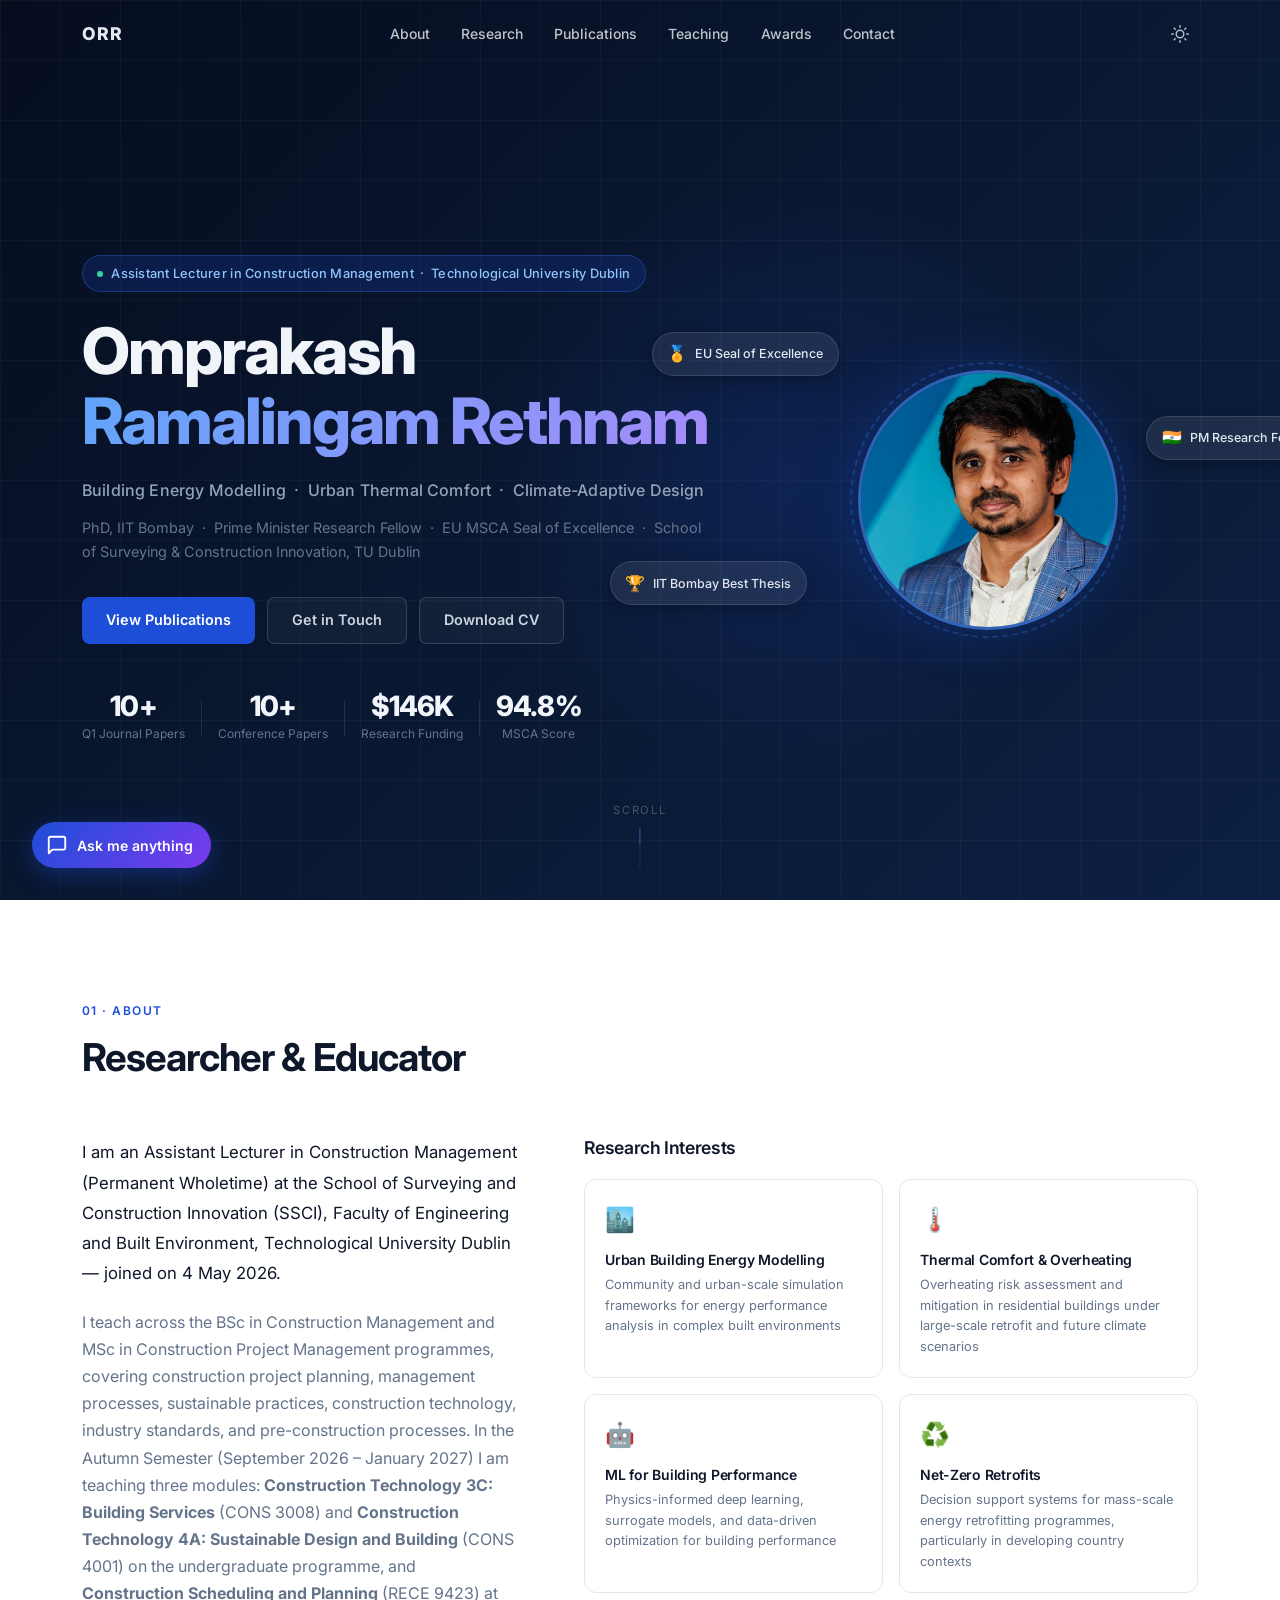
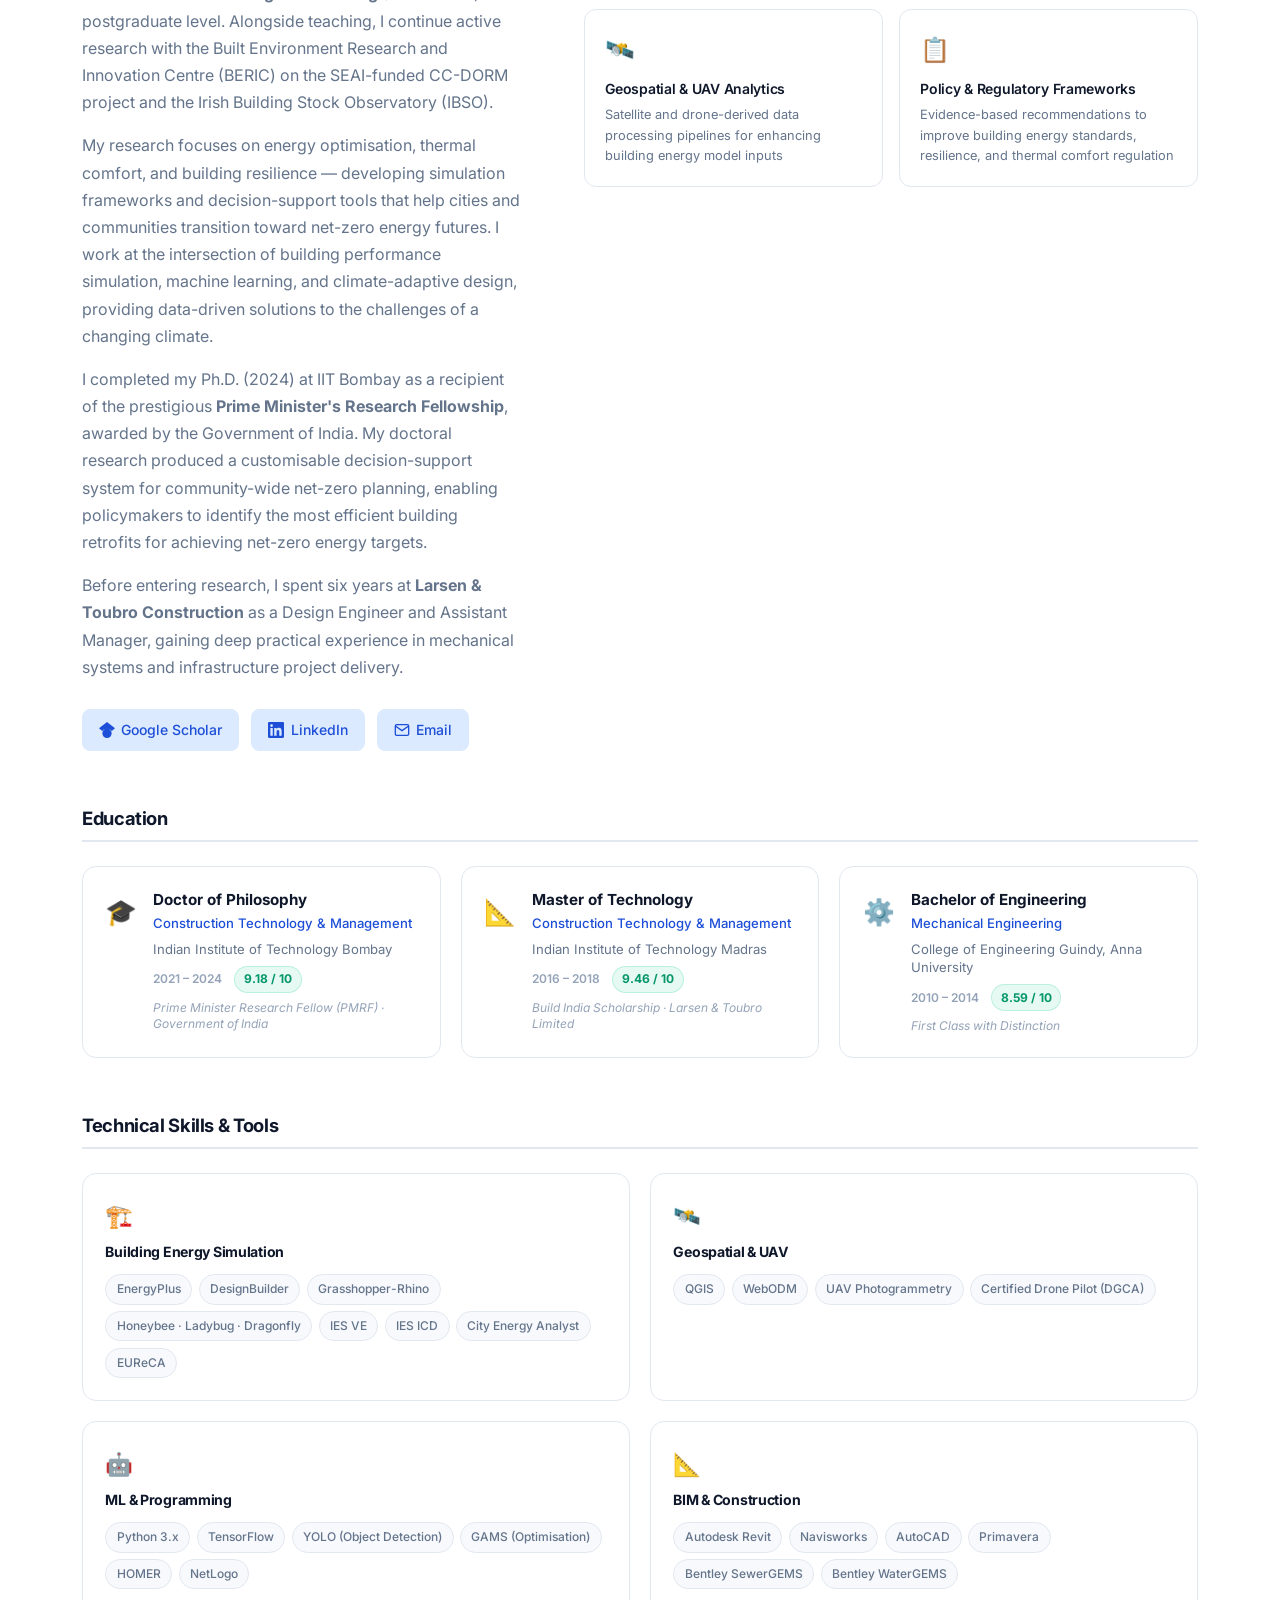
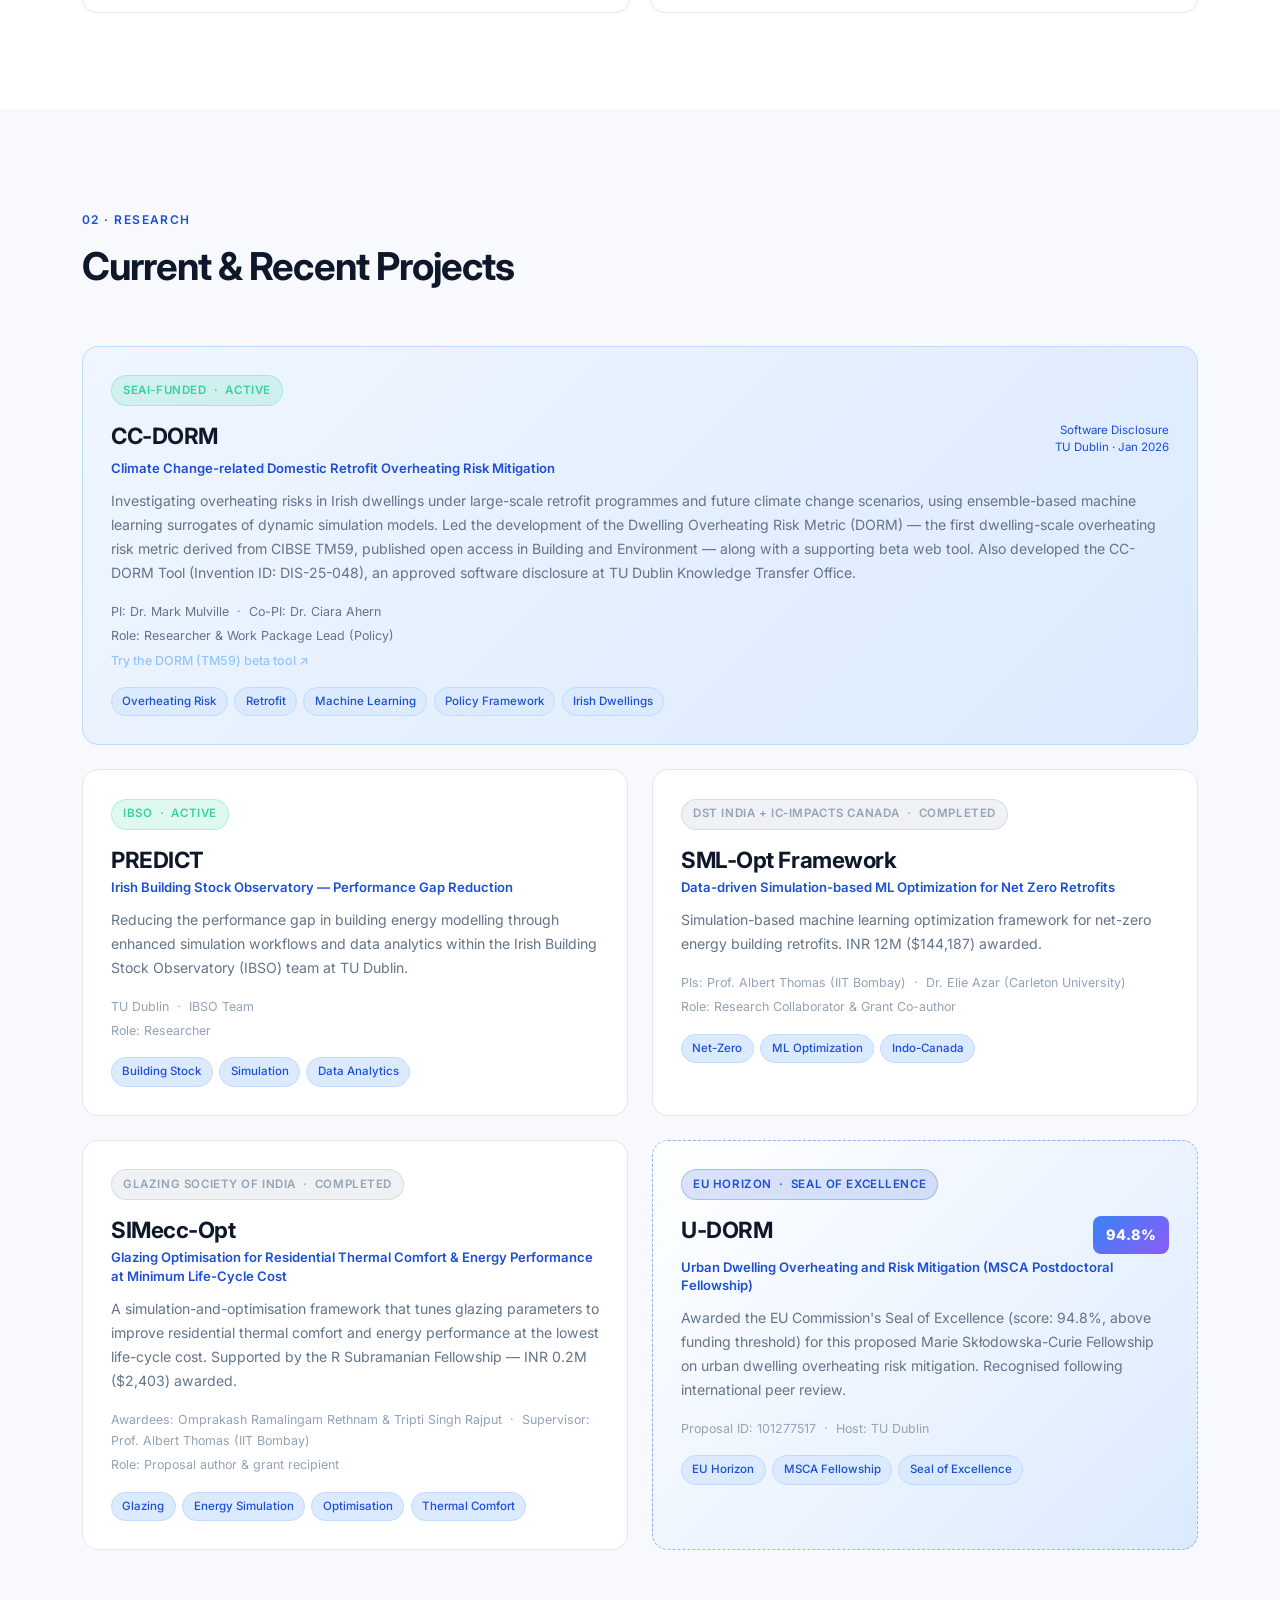
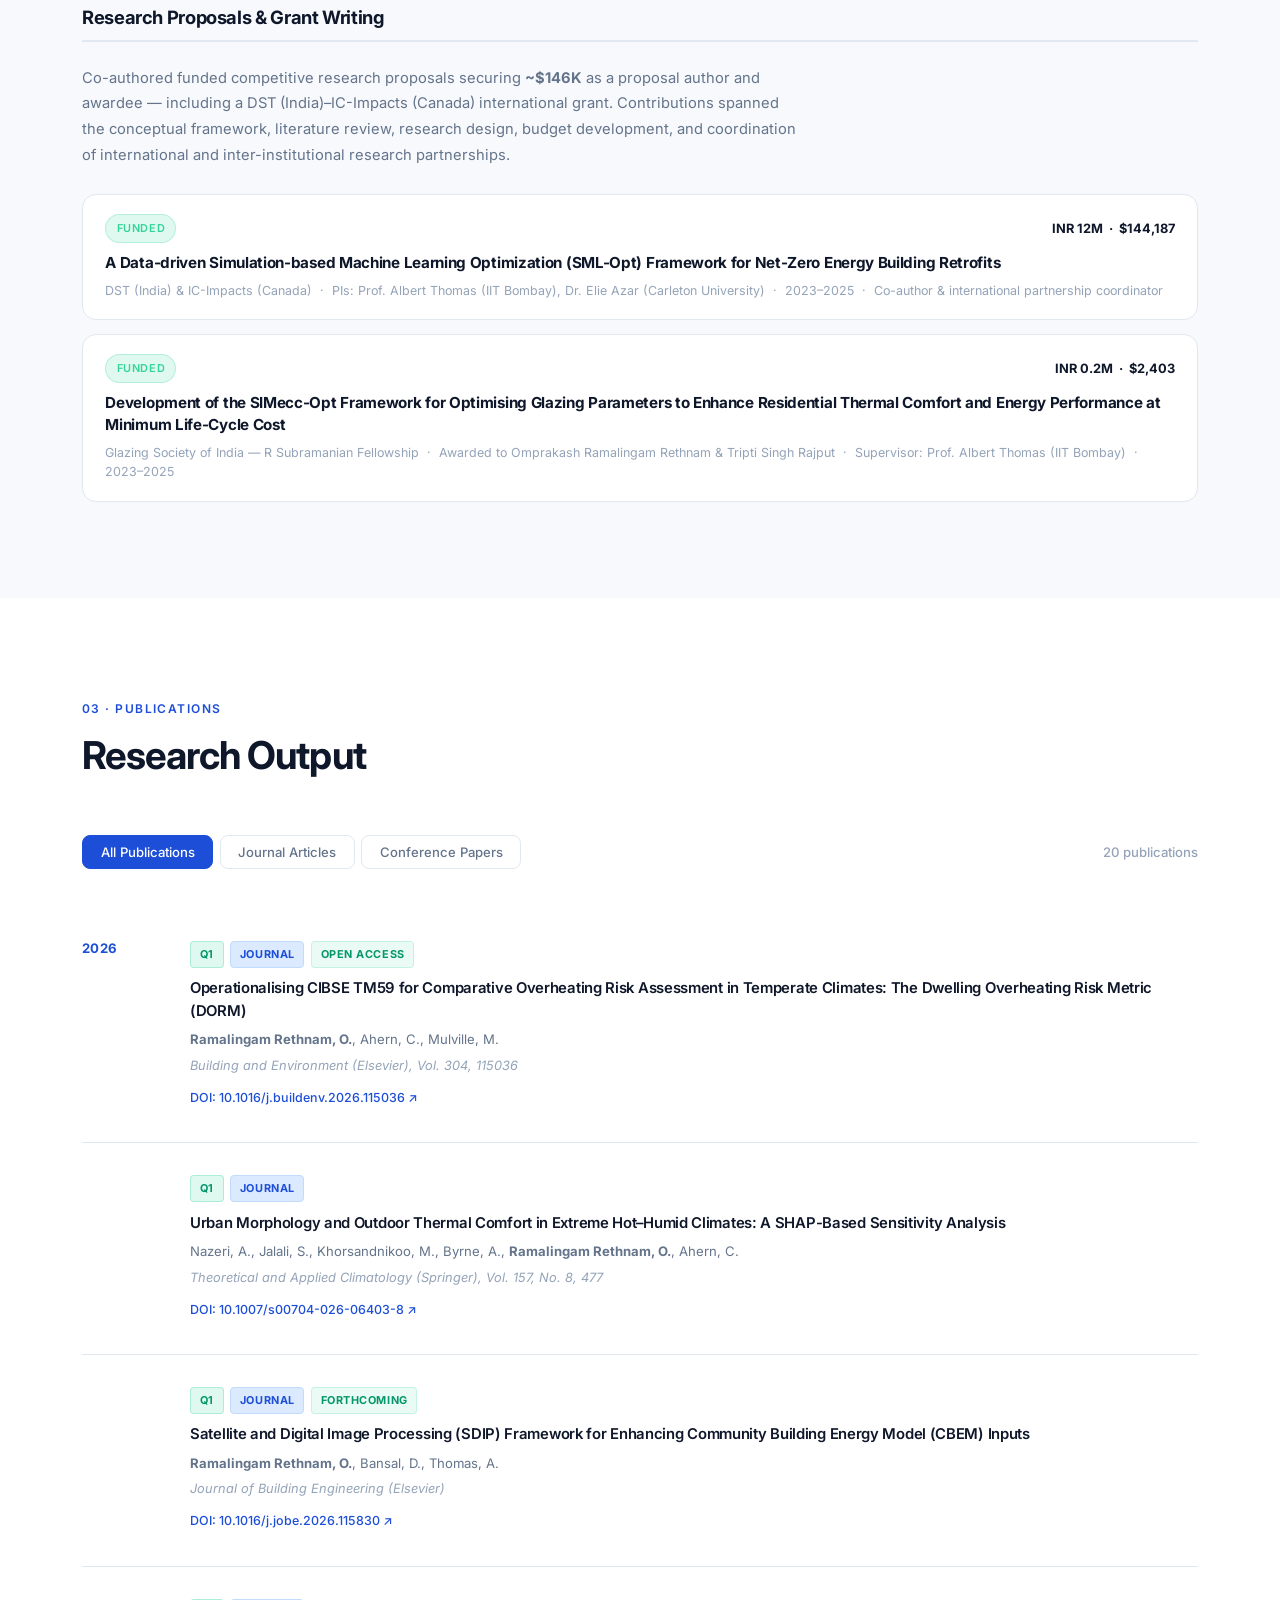
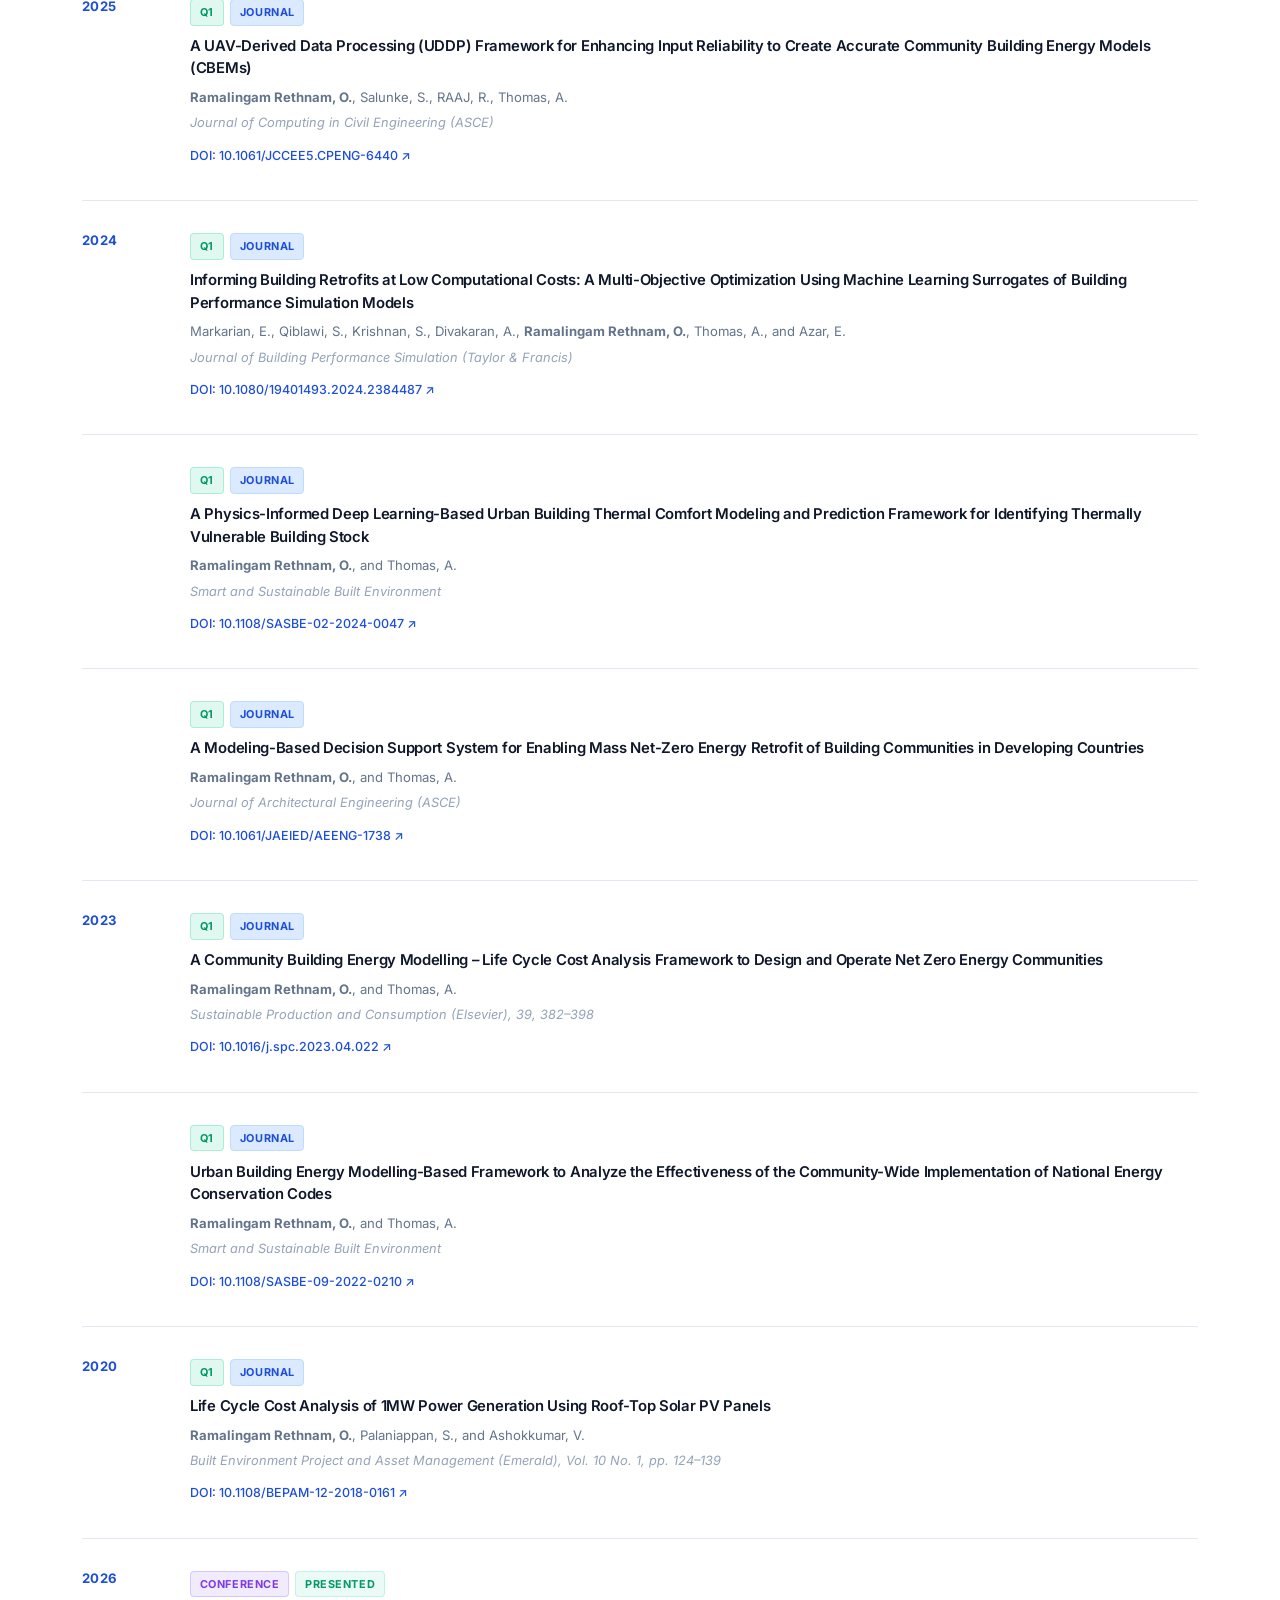
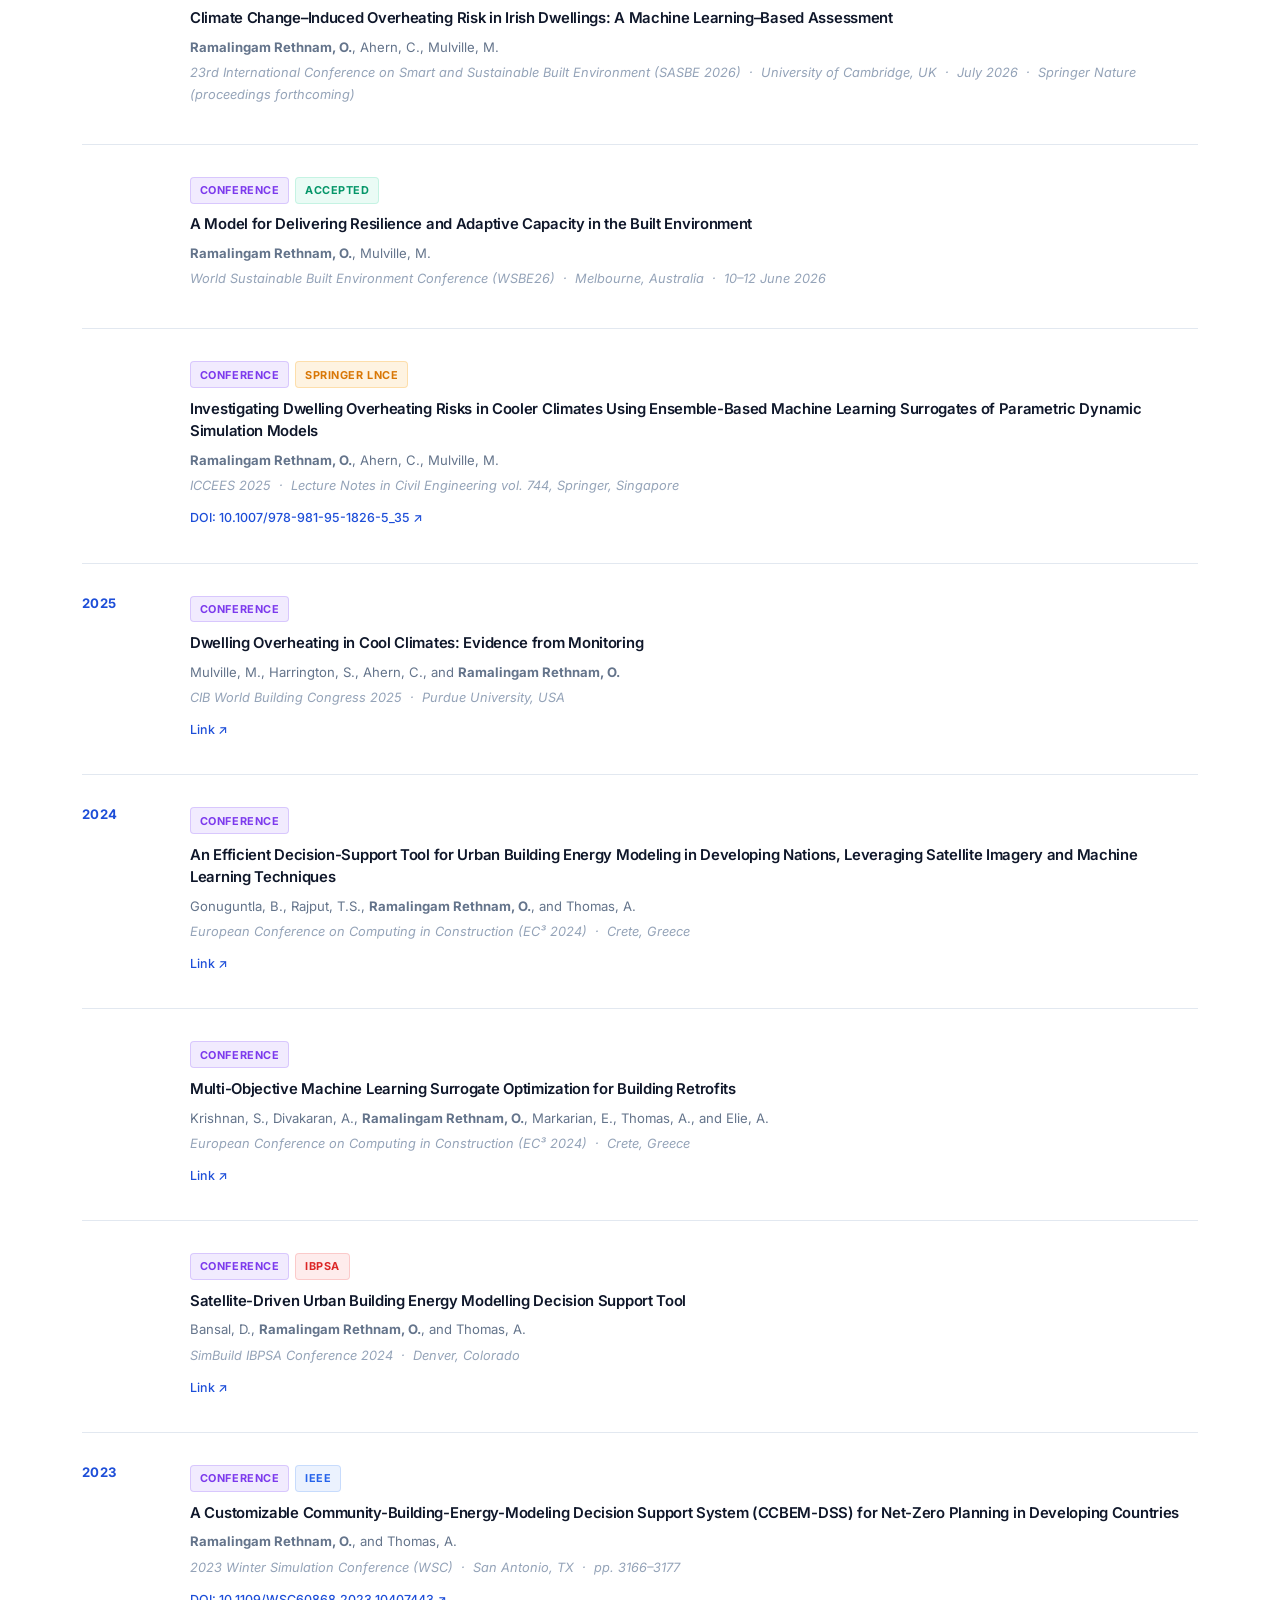
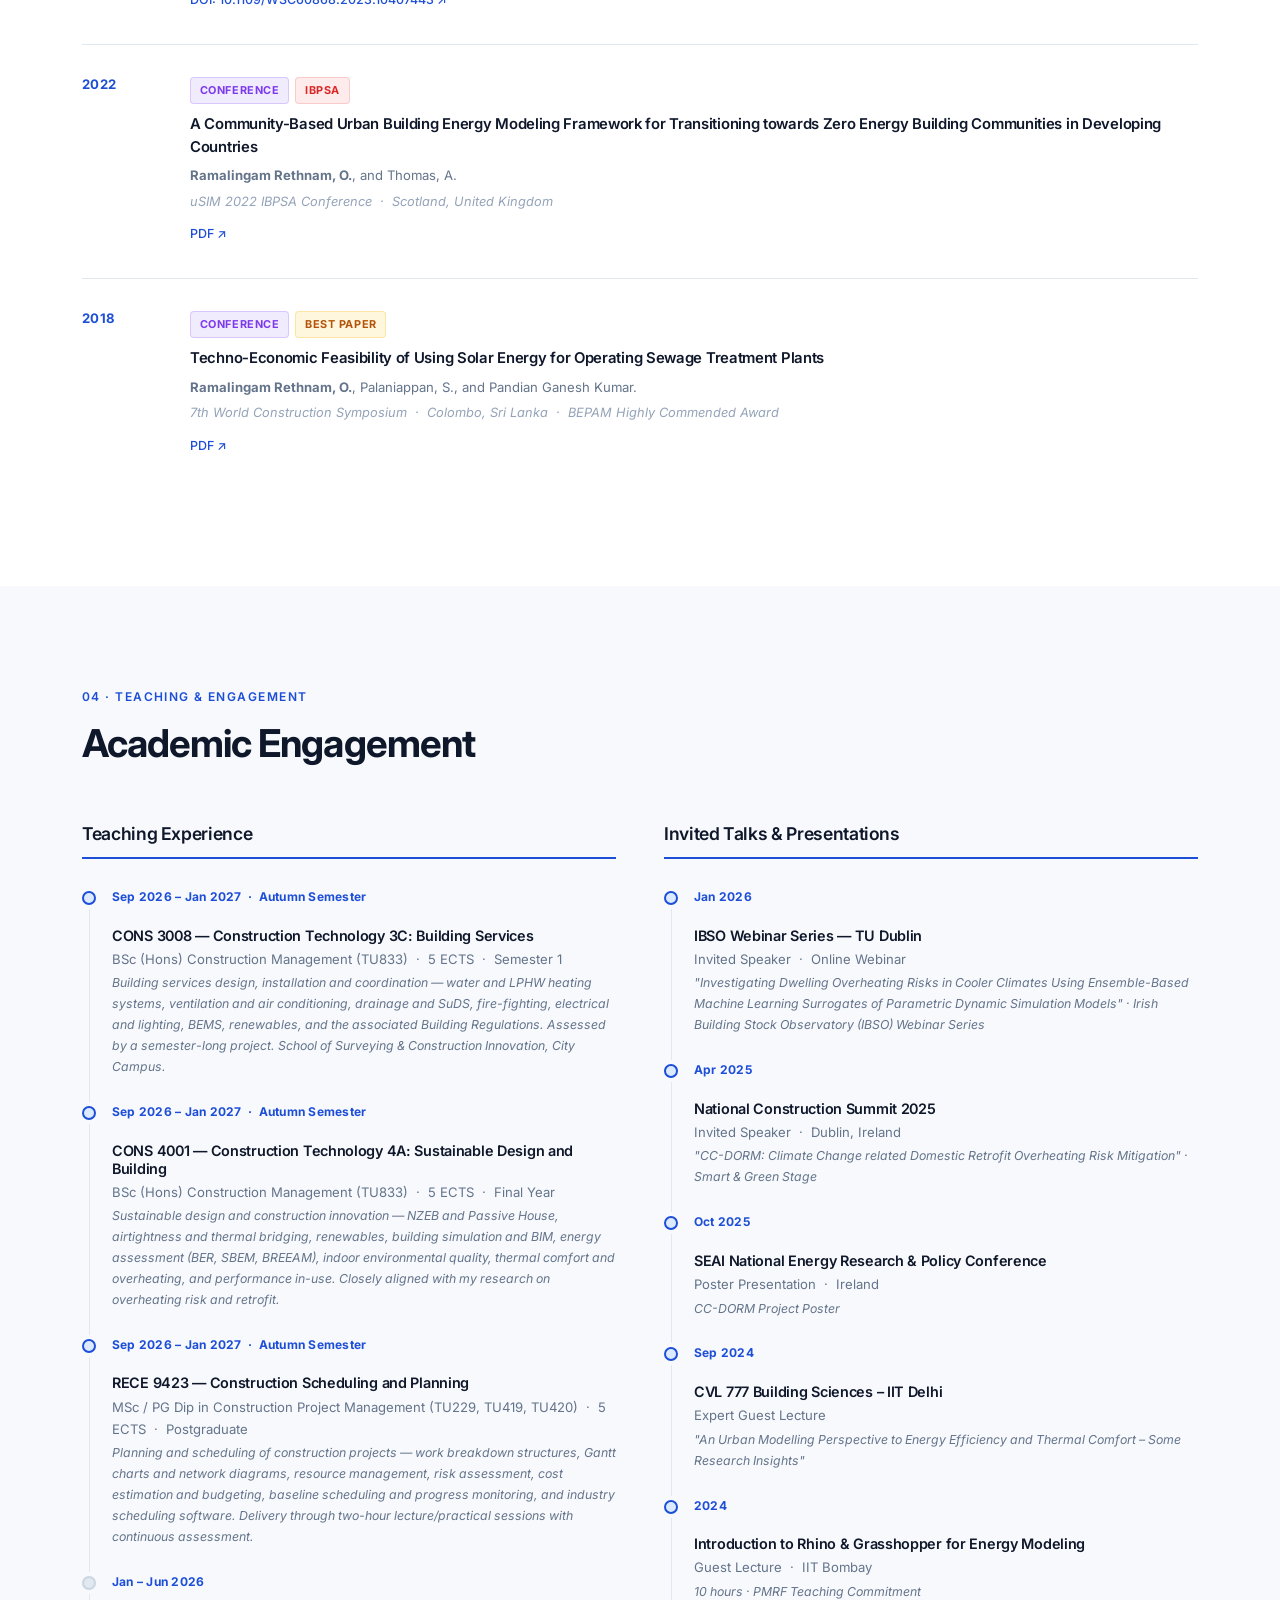
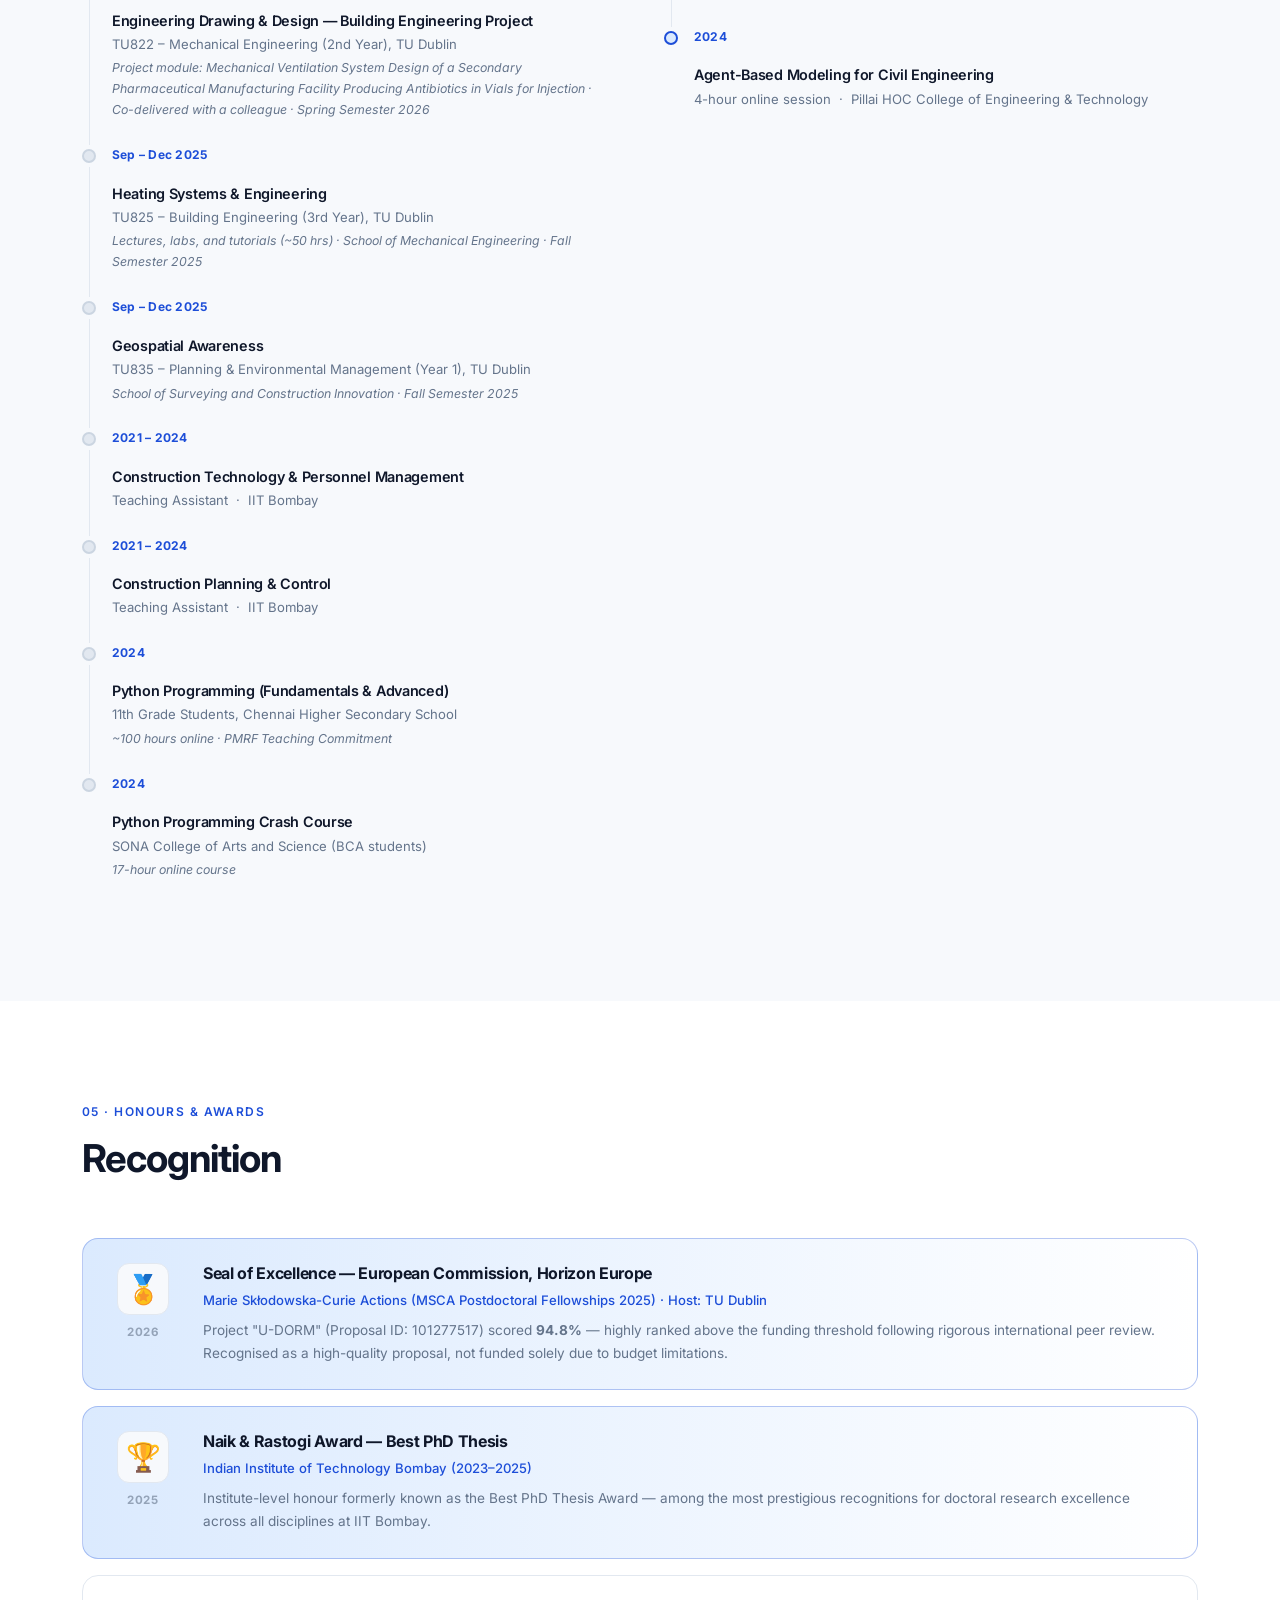
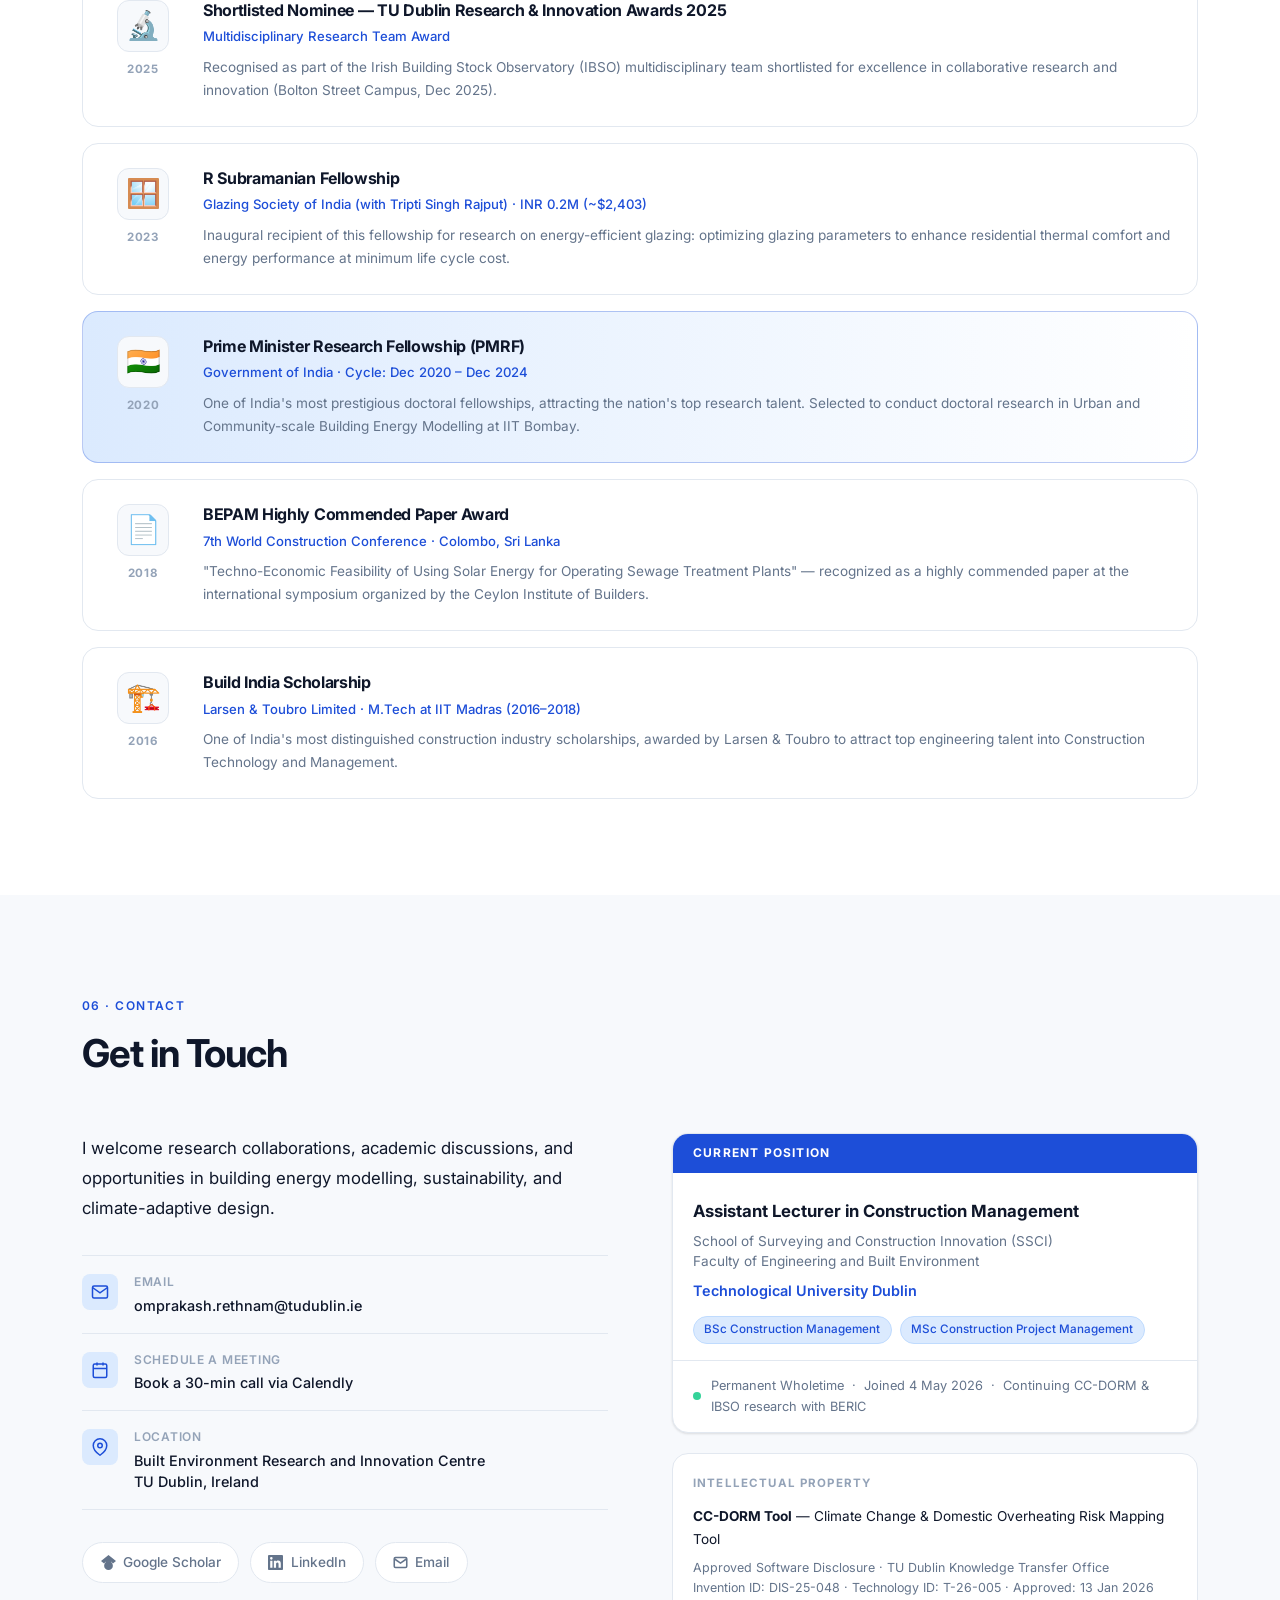
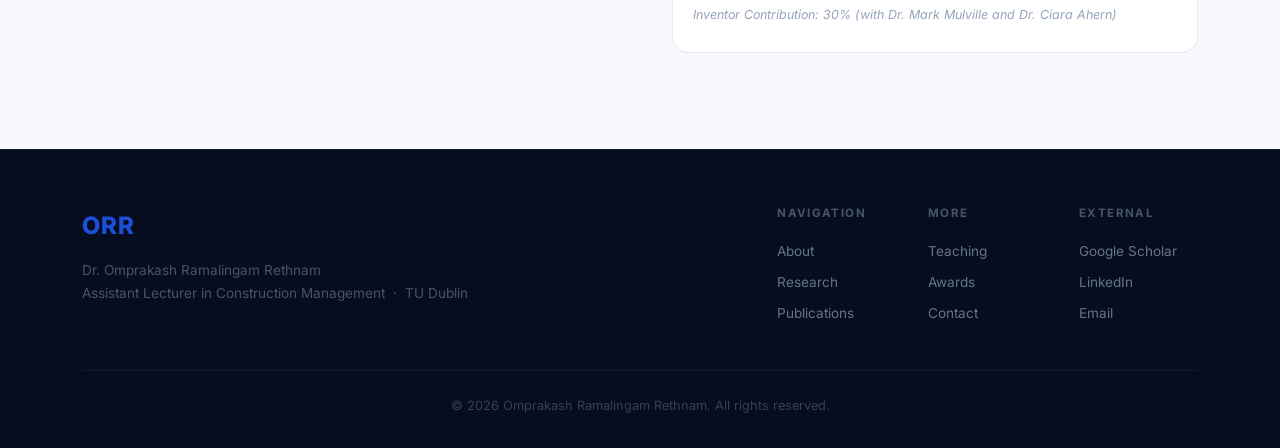
==== commit 6a95c5ef: "Teaching: "Delivery through" instead of "Delivered" for RECE 9423 The Autumn 2026 modules have not b" ====
--- a/index.html
+++ b/index.html
@@ -730,7 +730,7 @@
                             <div class="tl-content">
                                 <h4>RECE 9423 — Construction Scheduling and Planning</h4>
                                 <p>MSc / PG Dip in Construction Project Management (TU229, TU419, TU420) &nbsp;·&nbsp; 5 ECTS &nbsp;·&nbsp; Postgraduate</p>
-                                <p class="tl-note">Planning and scheduling of construction projects — work breakdown structures, Gantt charts and network diagrams, resource management, risk assessment, cost estimation and budgeting, baseline scheduling and progress monitoring, and industry scheduling software. Delivered through two-hour lecture/practical sessions with continuous assessment.</p>
+                                <p class="tl-note">Planning and scheduling of construction projects — work breakdown structures, Gantt charts and network diagrams, resource management, risk assessment, cost estimation and budgeting, baseline scheduling and progress monitoring, and industry scheduling software. Delivery through two-hour lecture/practical sessions with continuous assessment.</p>
                             </div>
                         </div>
                         <div class="tl-item">
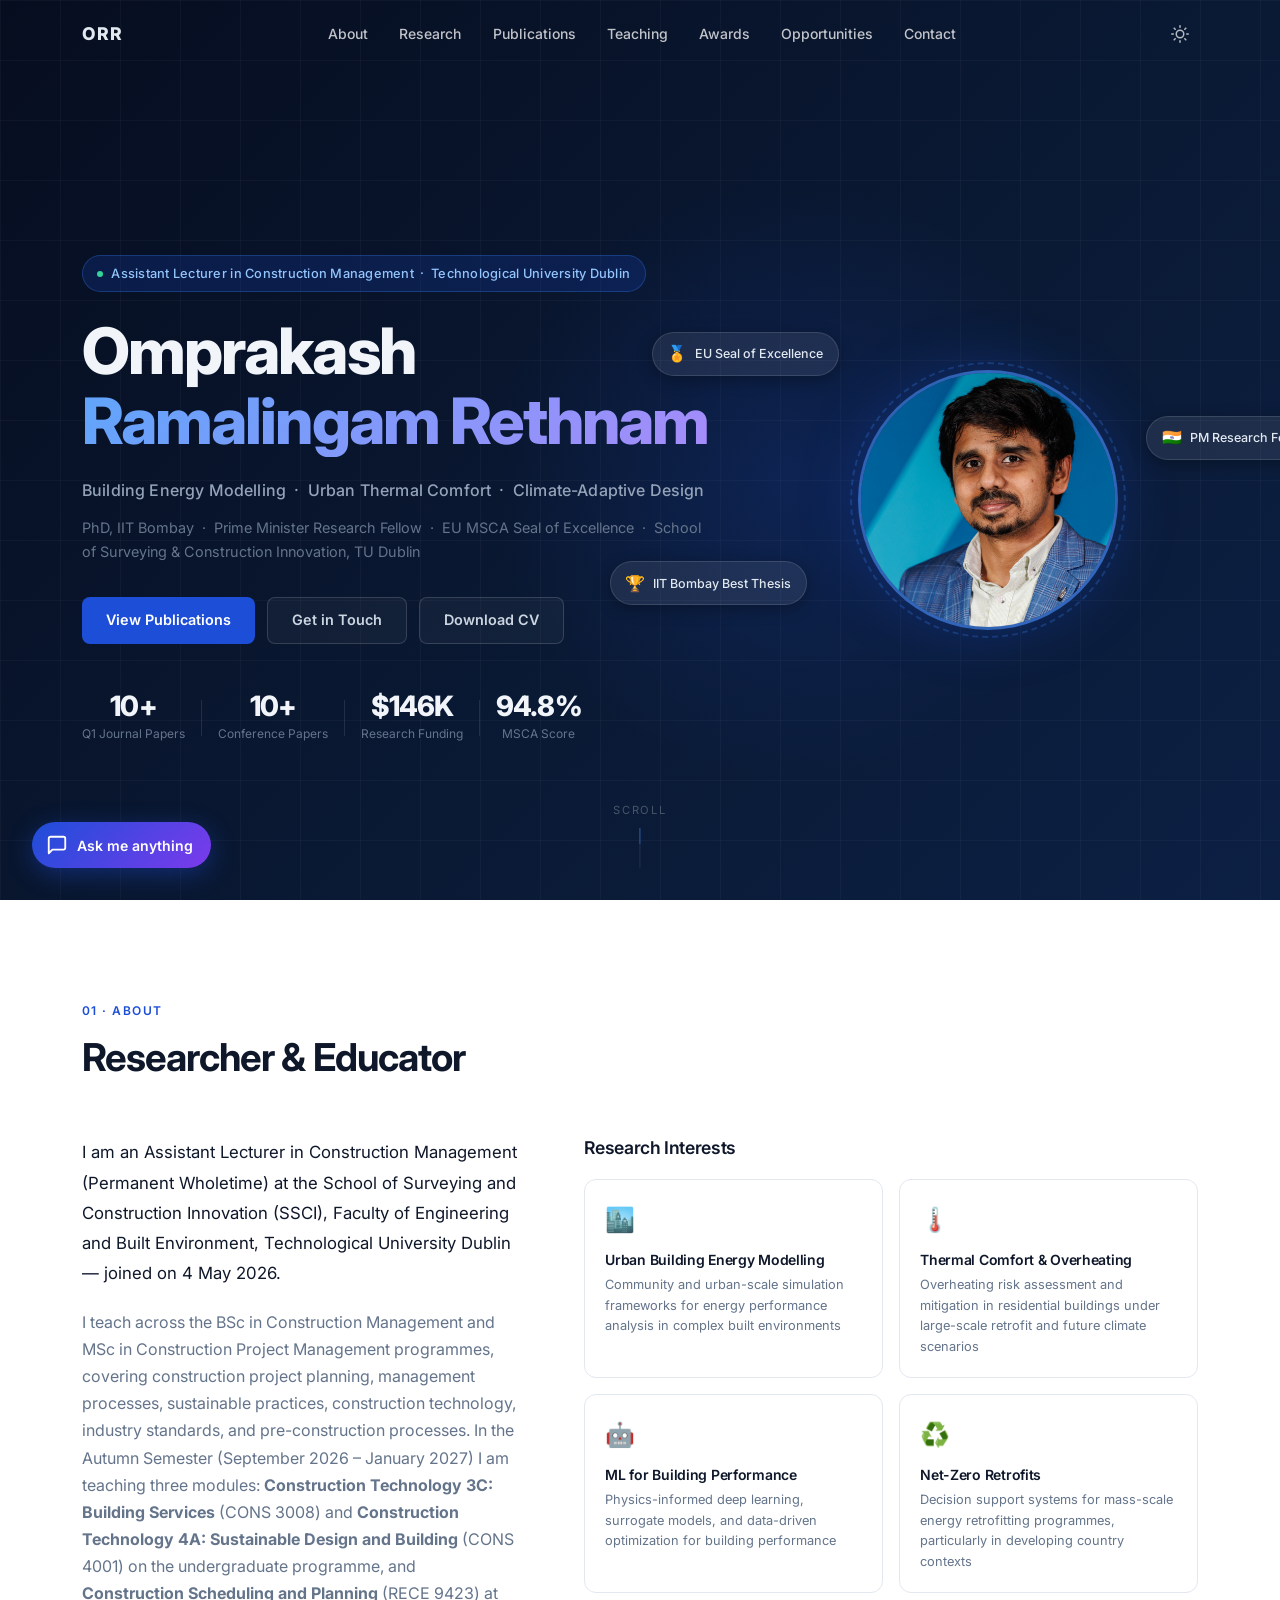
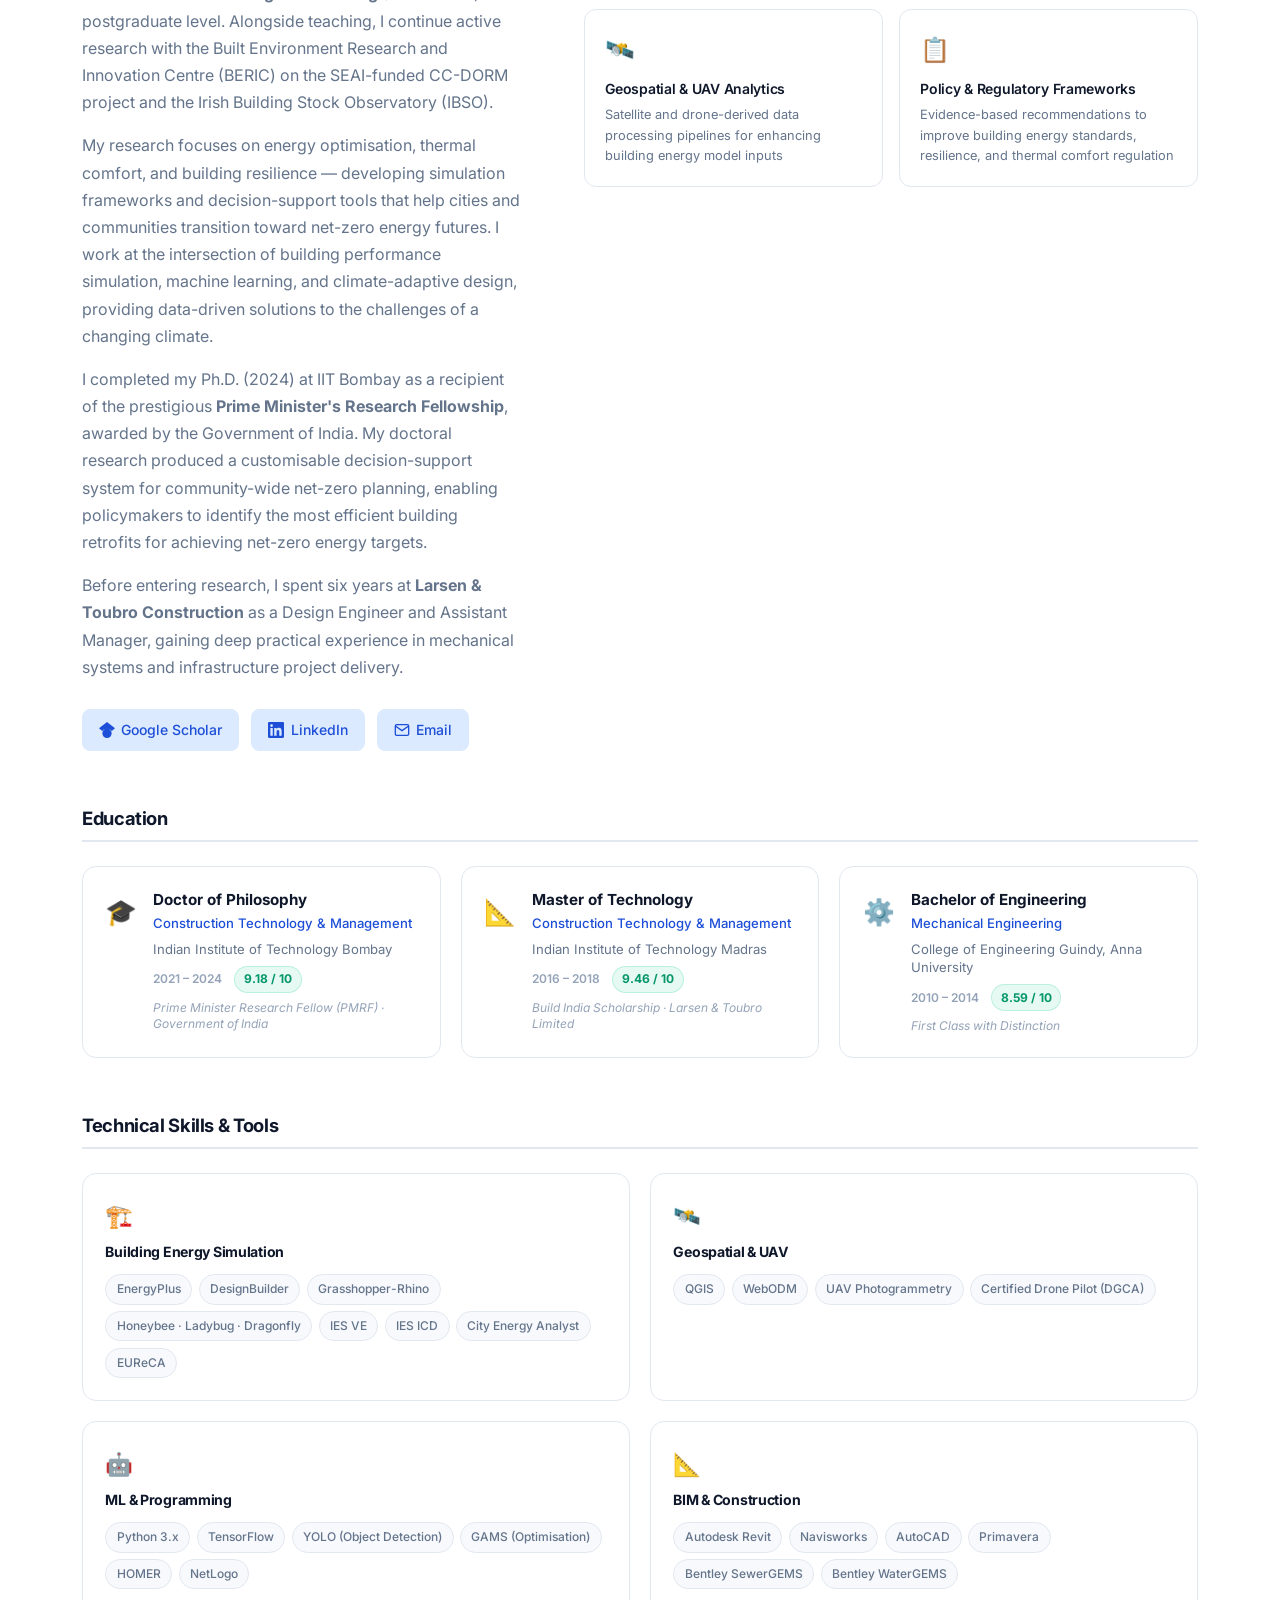
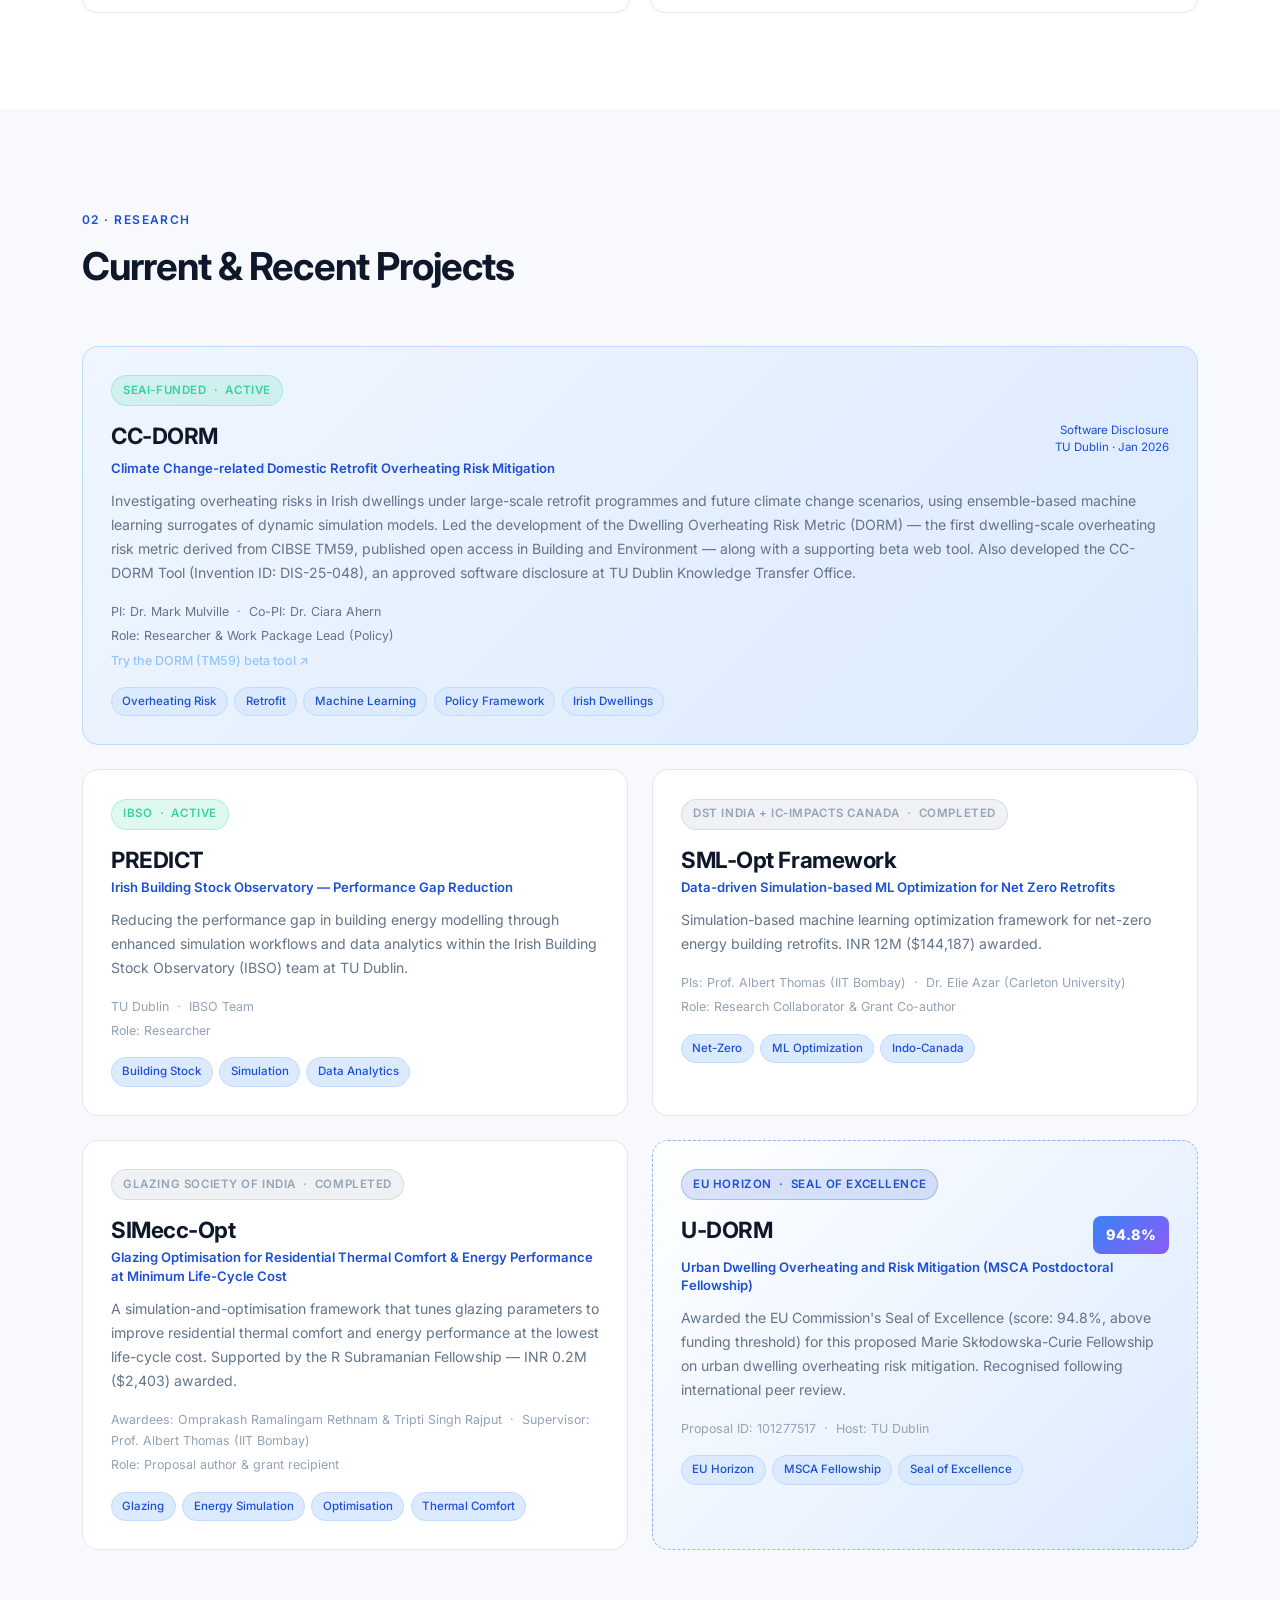
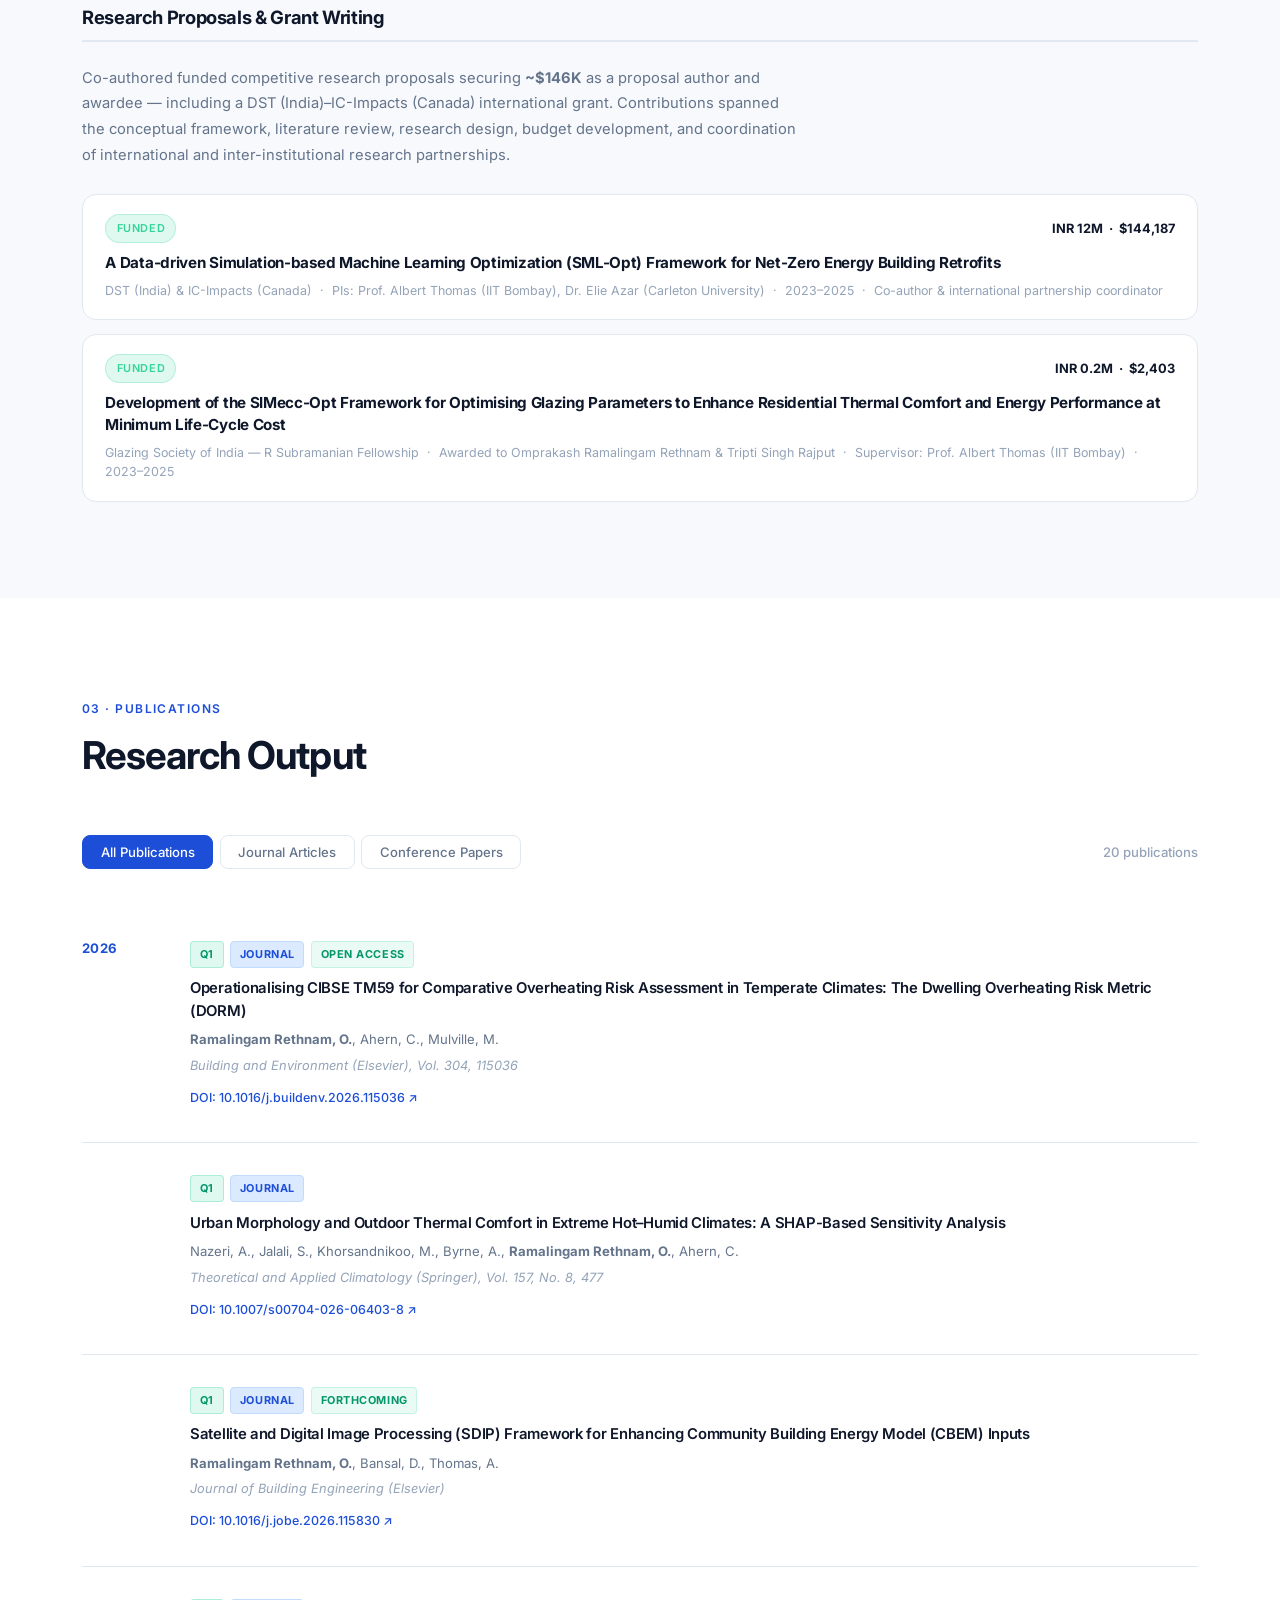
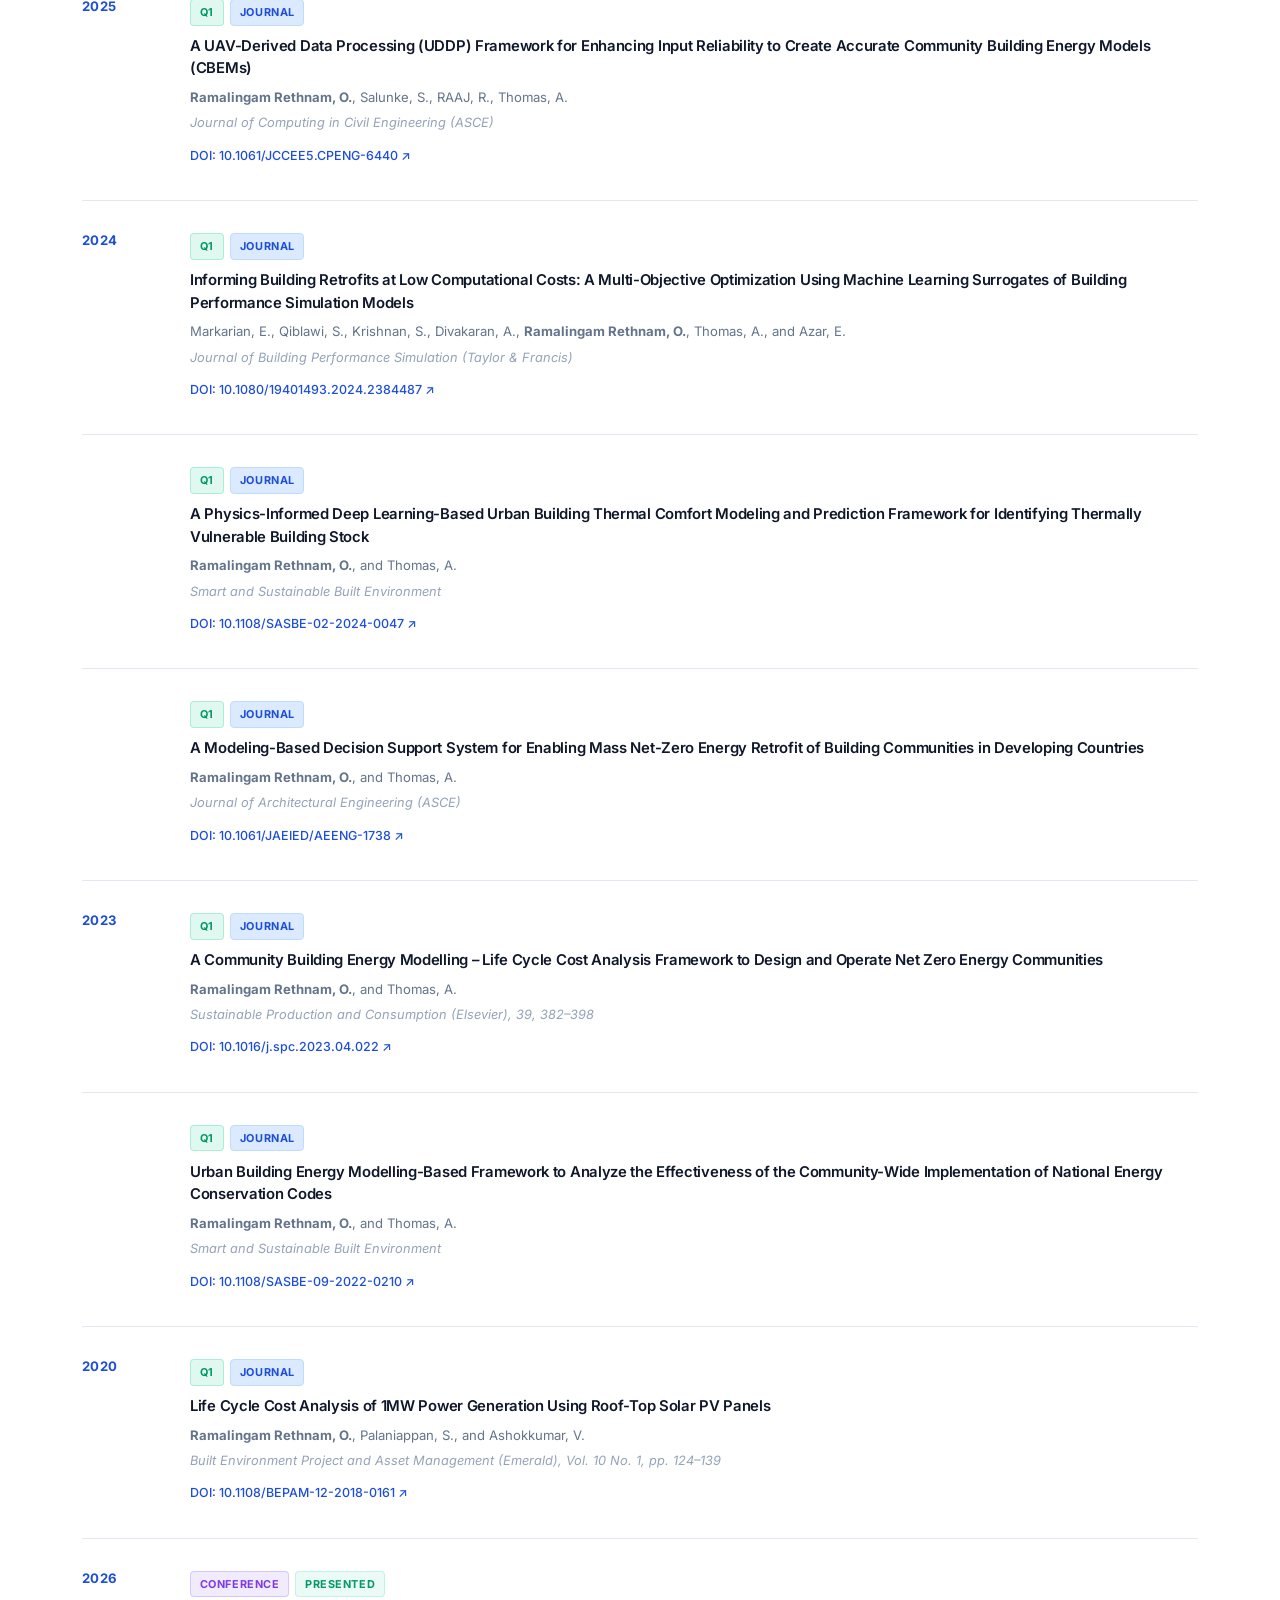
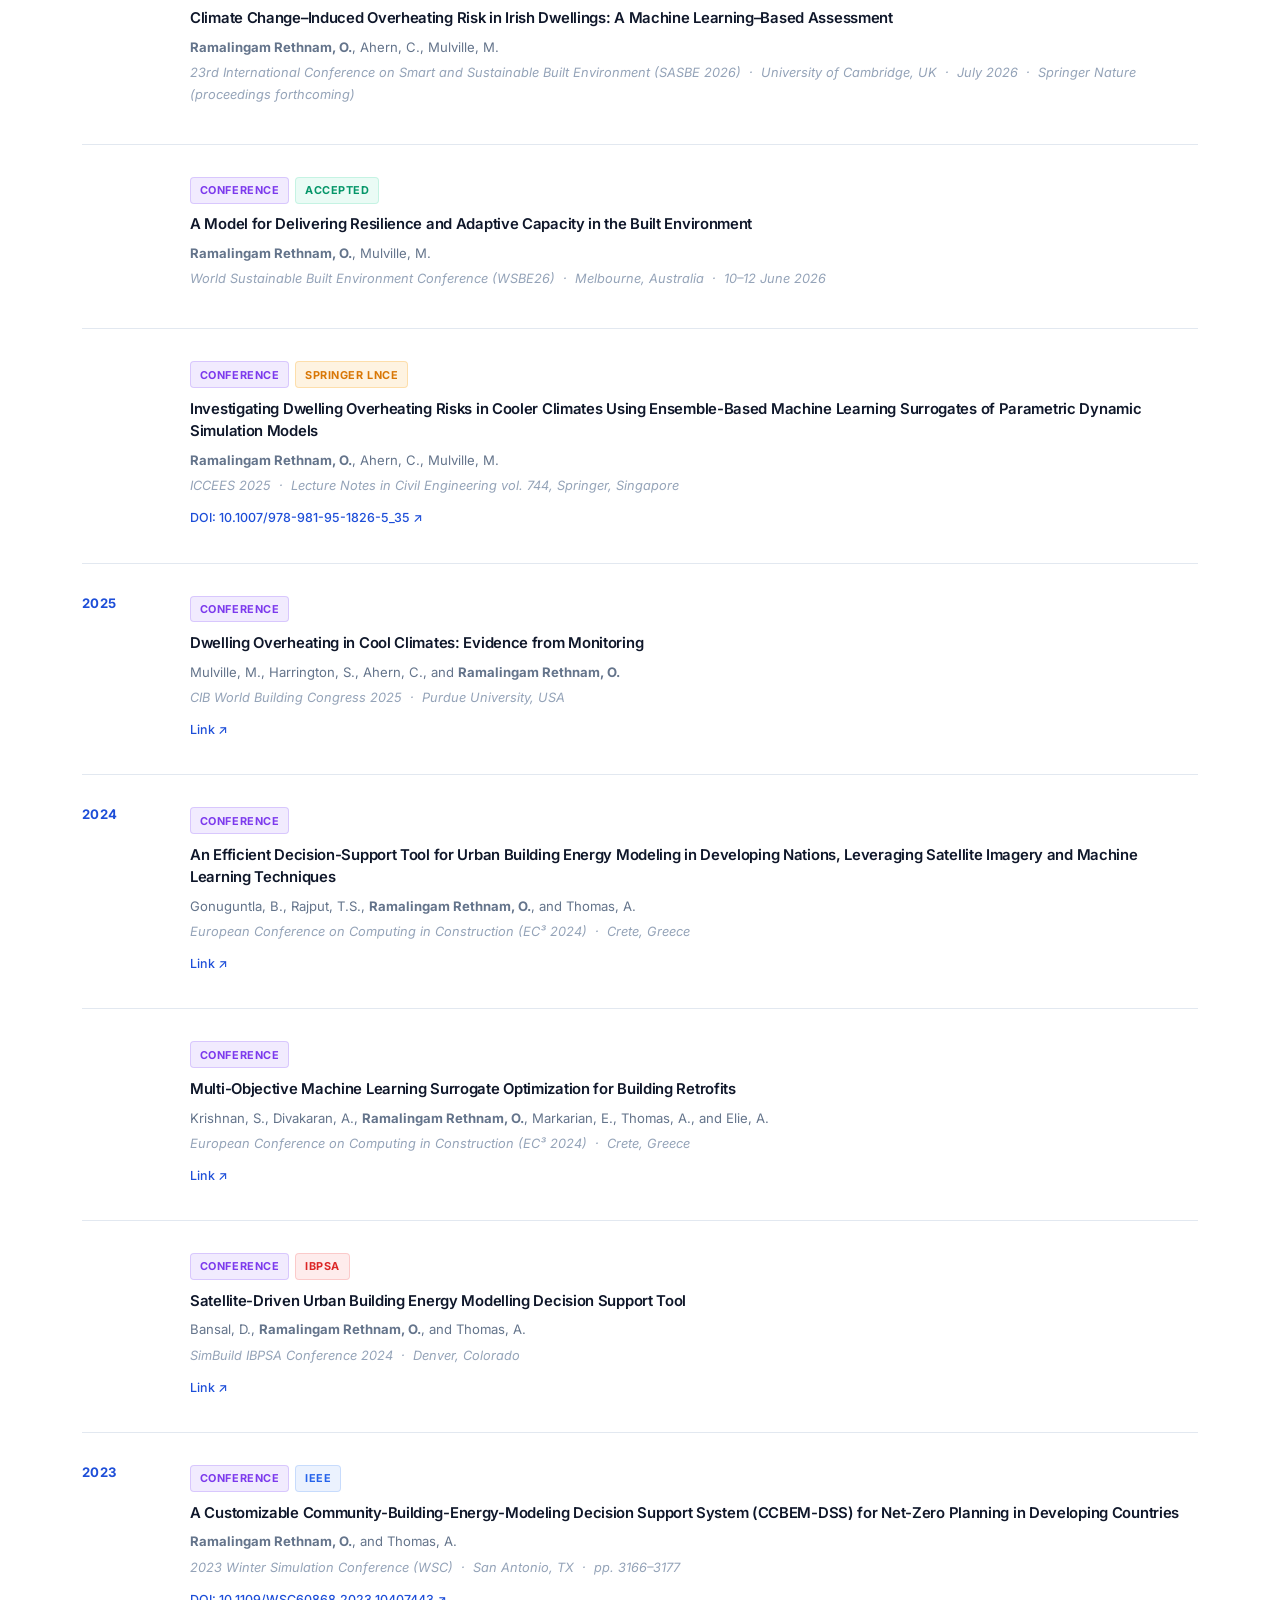
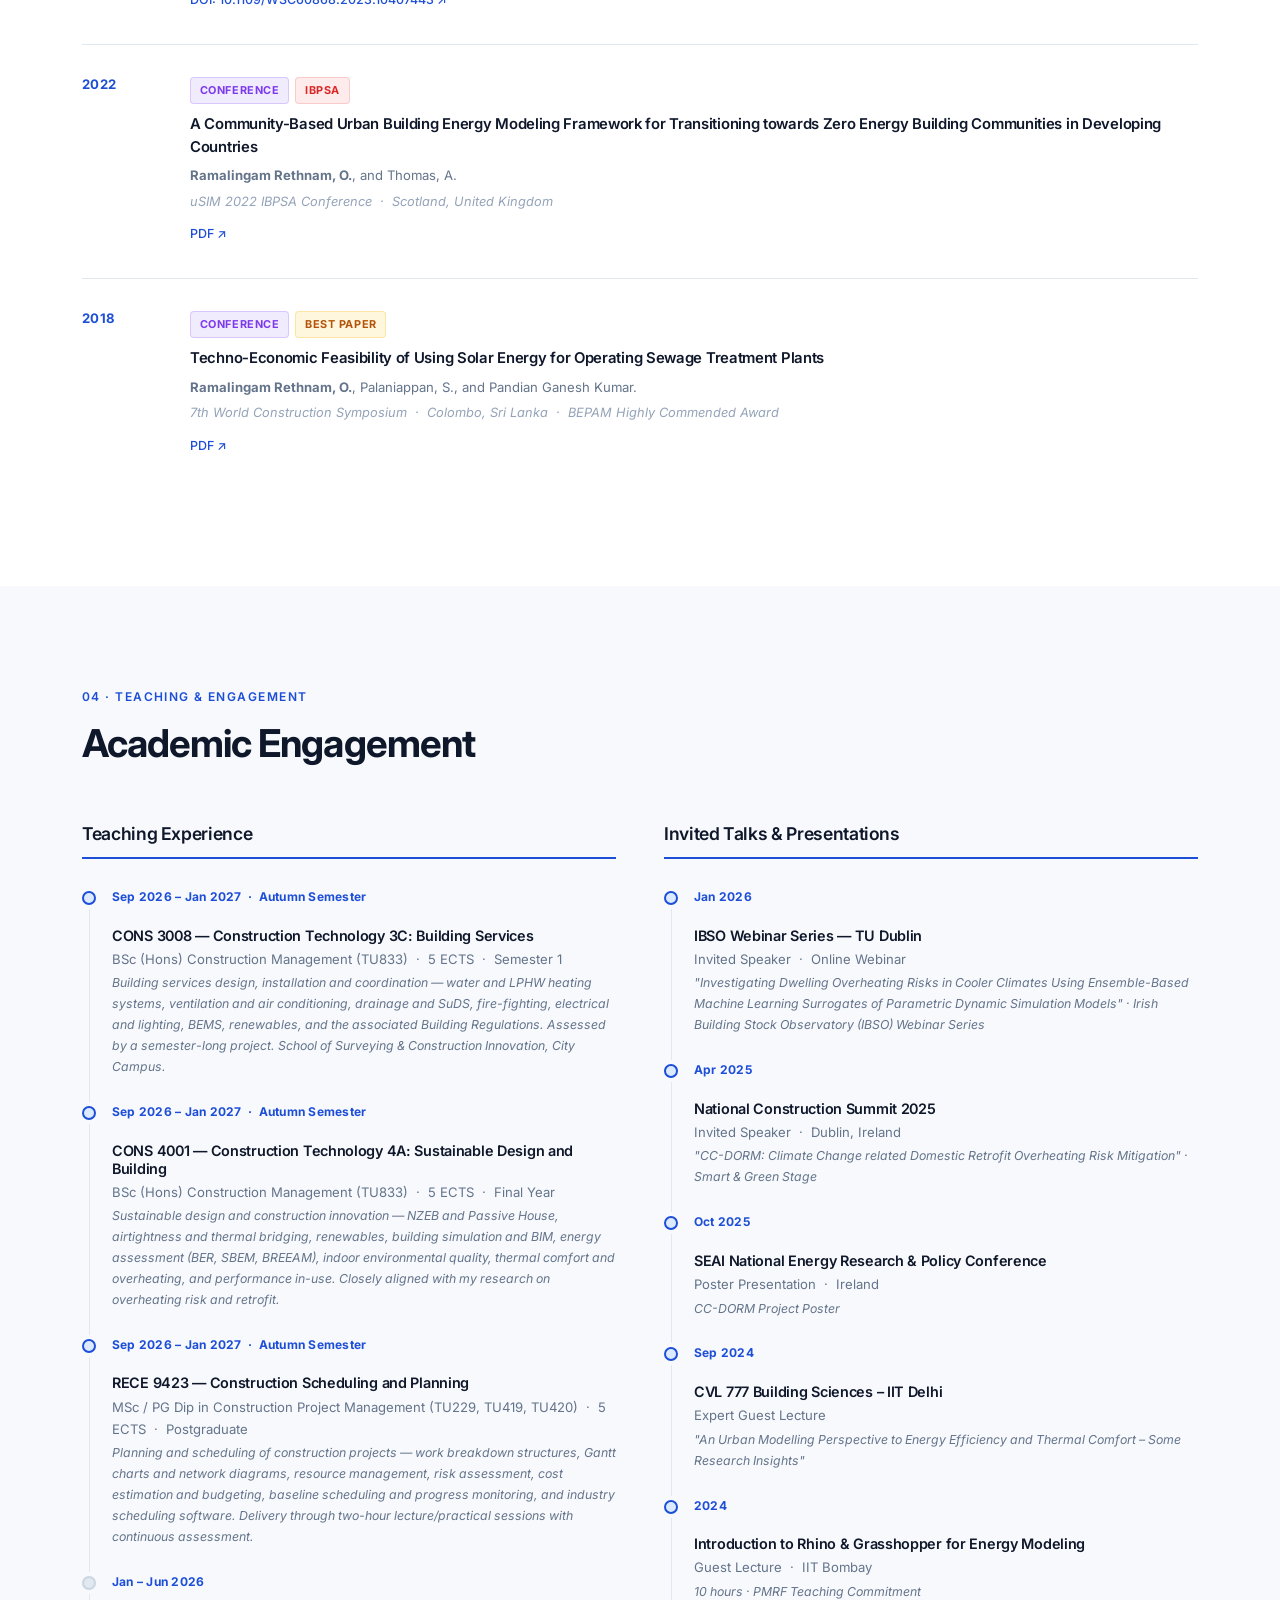
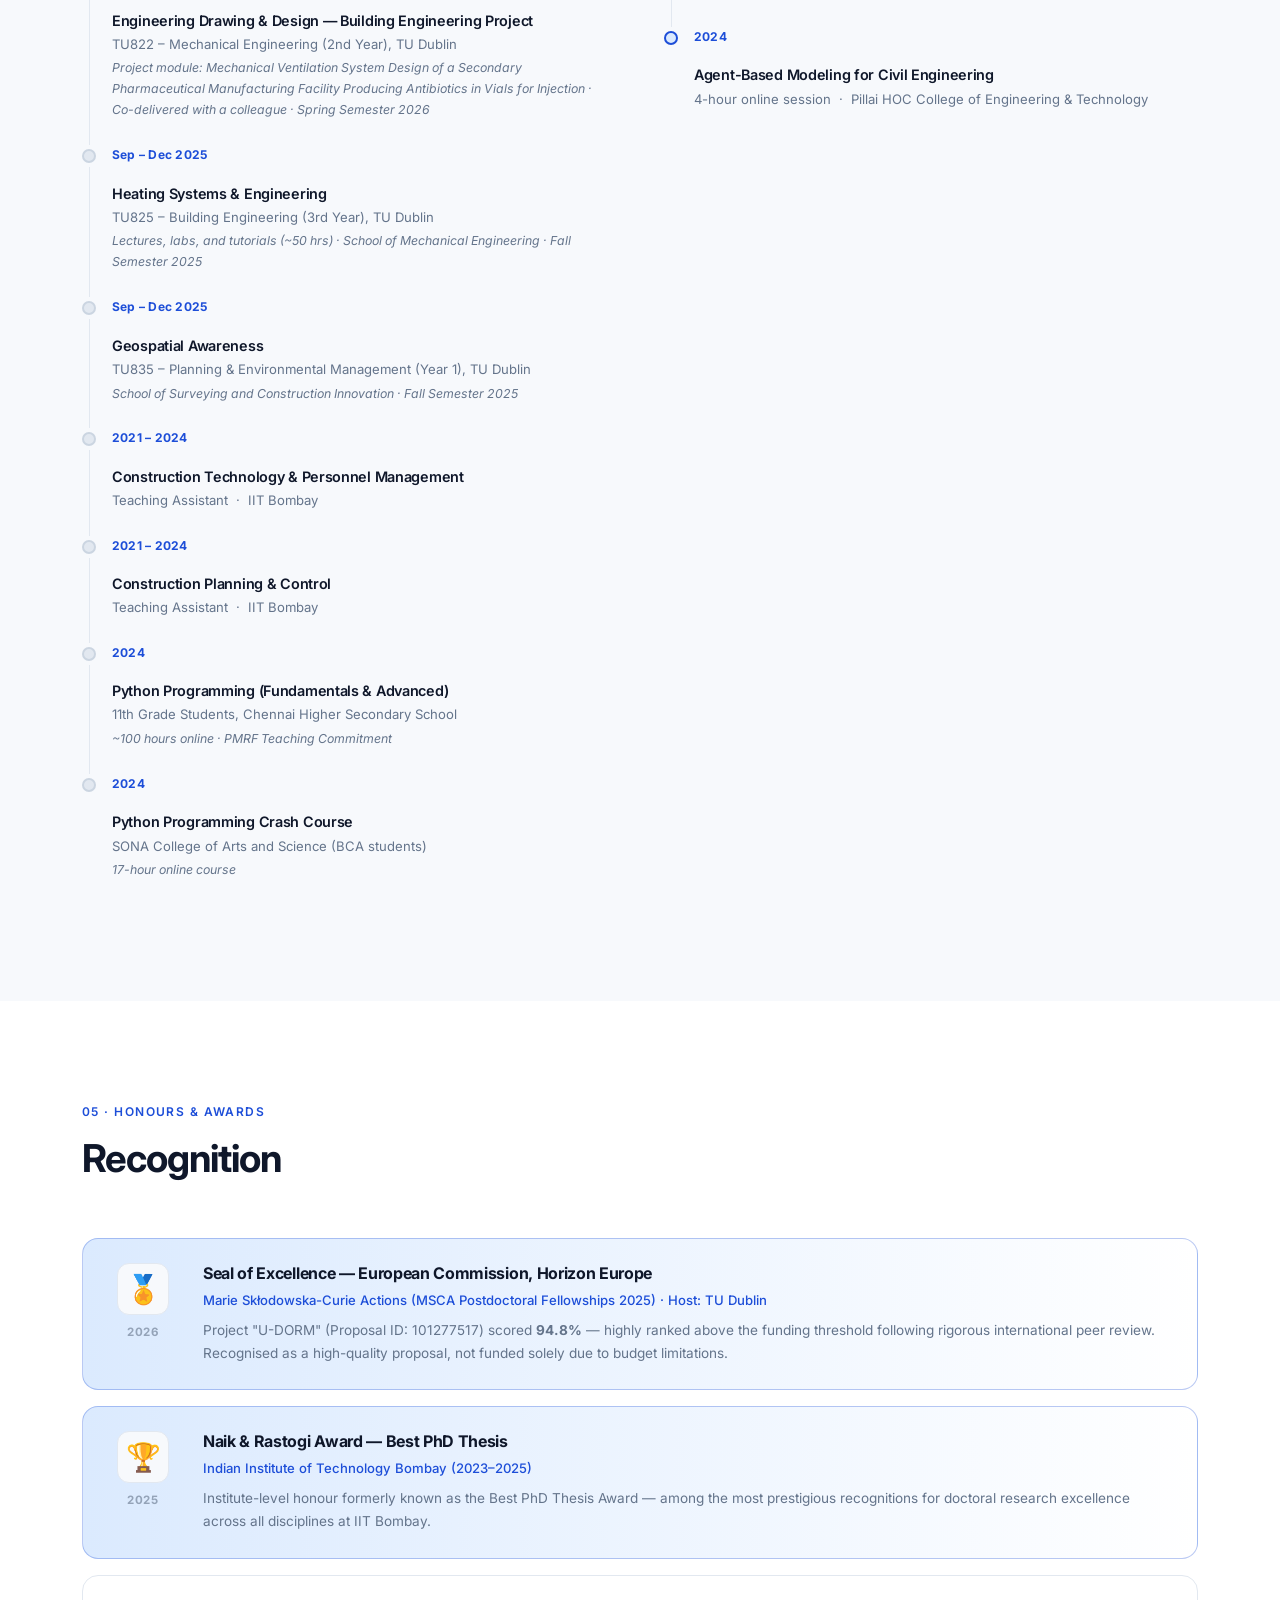
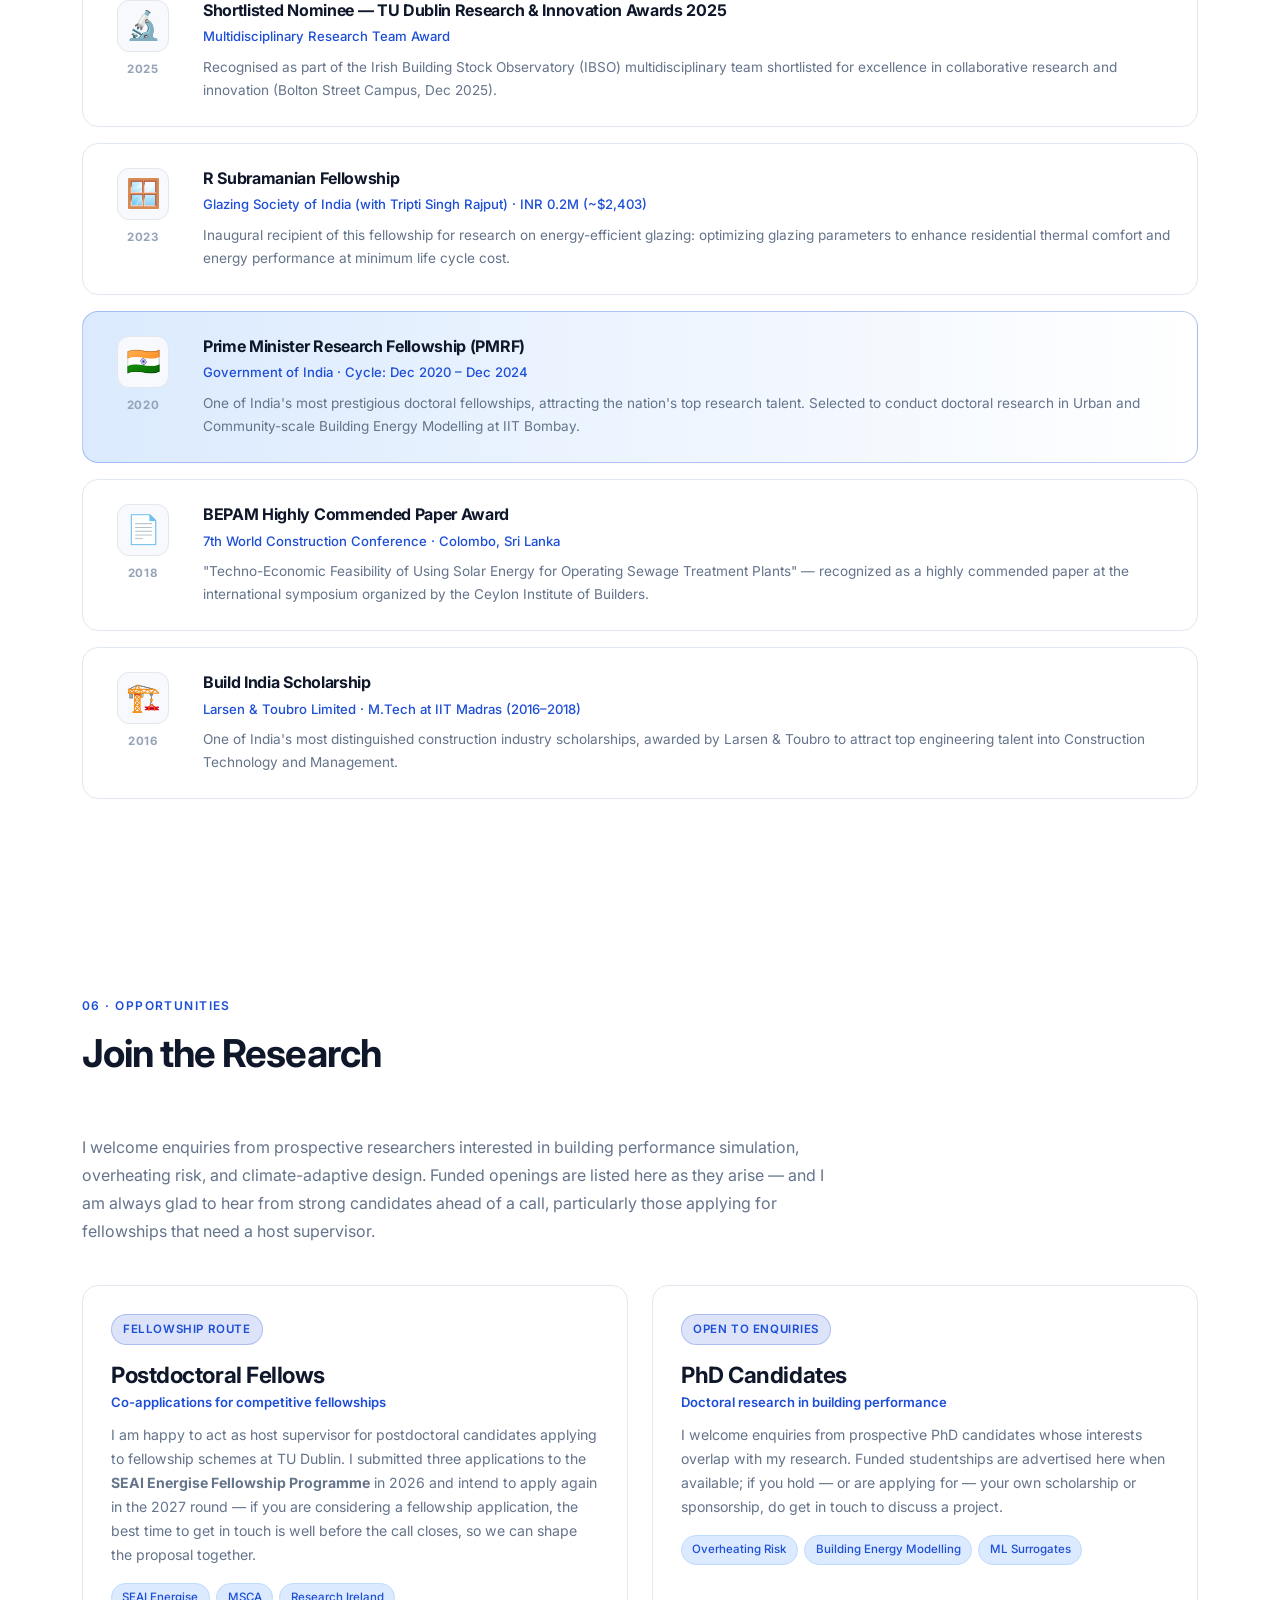
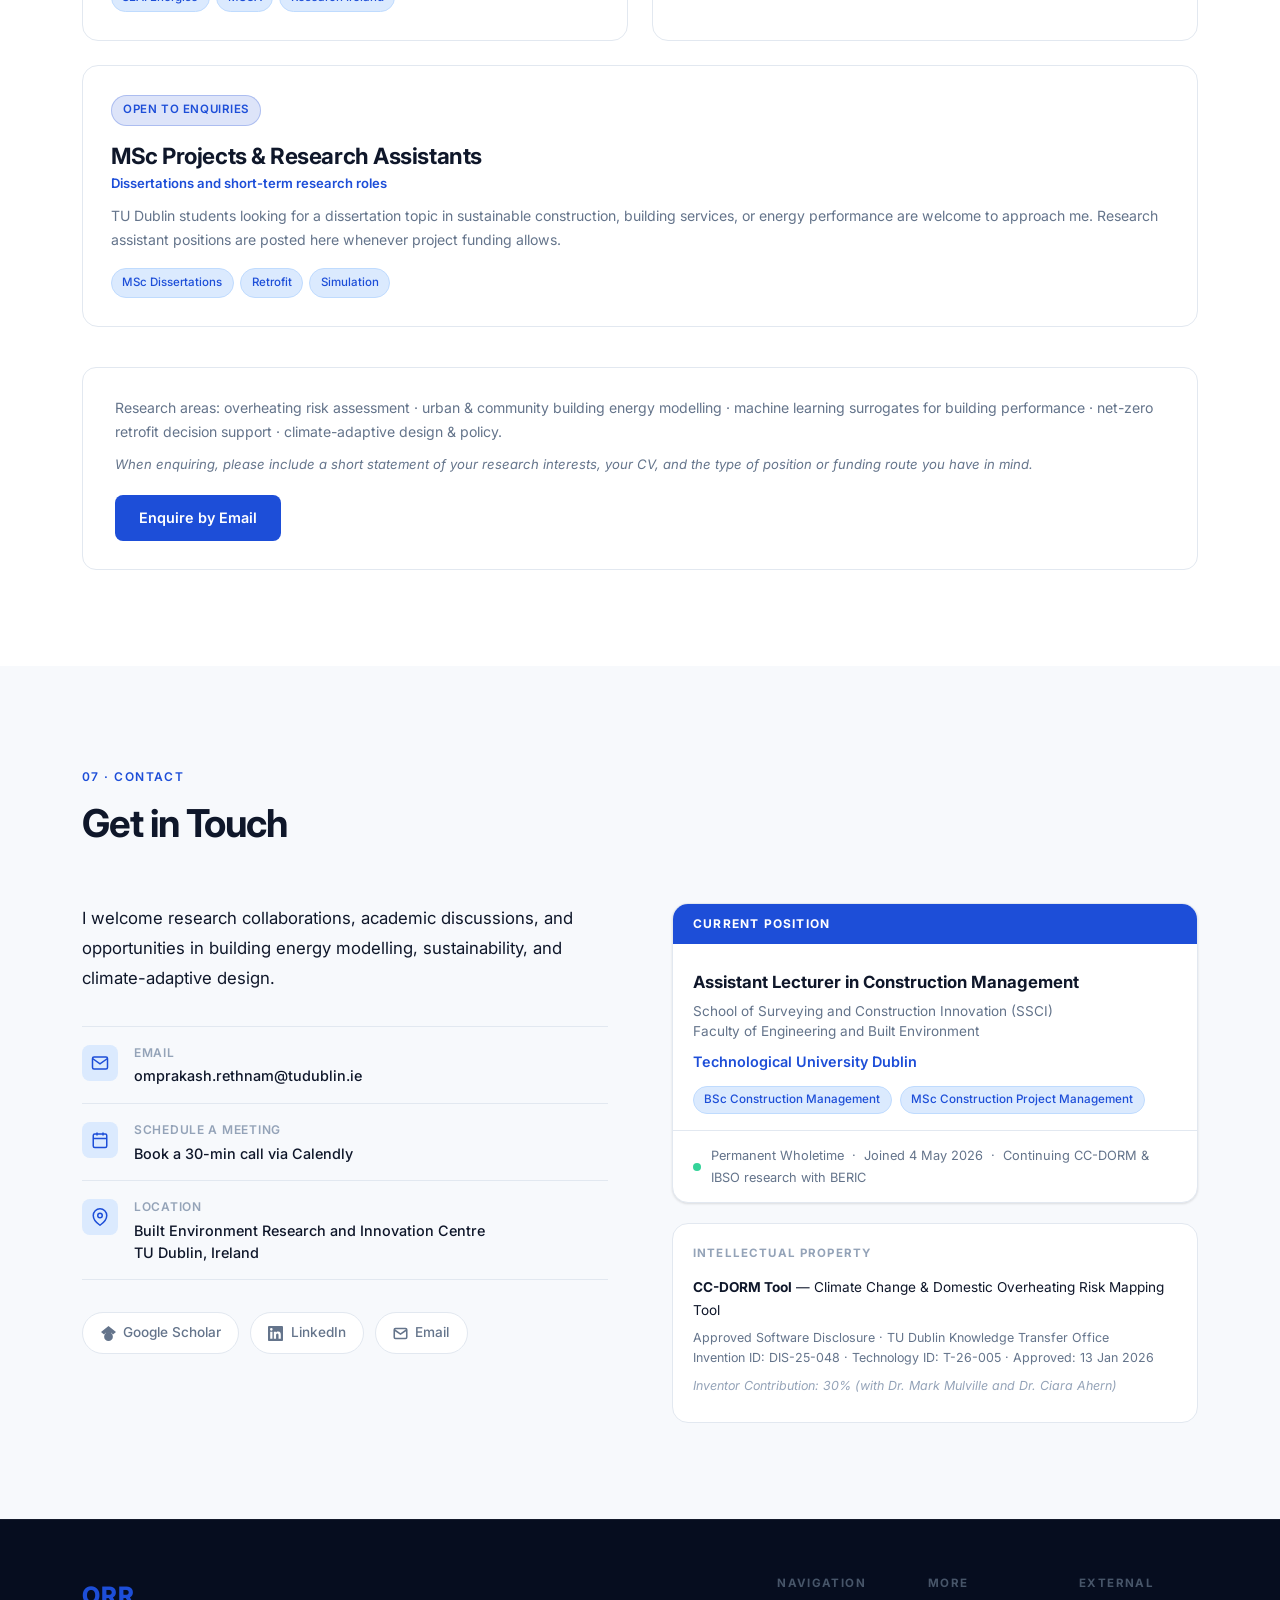
==== commit 2f711fd4: "Add Opportunities section for prospective researchers New section (06) between Awards and Contact, l" ====
--- a/index.html
+++ b/index.html
@@ -25,6 +25,7 @@
                 <a href="#publications" class="nav-link">Publications</a>
                 <a href="#teaching" class="nav-link">Teaching</a>
                 <a href="#awards" class="nav-link">Awards</a>
+                <a href="#opportunities" class="nav-link">Opportunities</a>
                 <a href="#contact" class="nav-link">Contact</a>
             </div>
             <div class="nav-actions">
@@ -956,10 +957,61 @@
     </section>
 
     <!-- ===================== CONTACT ===================== -->
+    <!-- ===================== OPPORTUNITIES ===================== -->
+    <section class="section" id="opportunities">
+        <div class="container">
+            <div class="section-header" data-animate="fade-up">
+                <span class="section-tag">06 · Opportunities</span>
+                <h2 class="section-title">Join the Research</h2>
+            </div>
+            <p class="opp-lead" data-animate="fade-up">I welcome enquiries from prospective researchers interested in building performance simulation, overheating risk, and climate-adaptive design. Funded openings are listed here as they arise — and I am always glad to hear from strong candidates ahead of a call, particularly those applying for fellowships that need a host supervisor.</p>
+            <div class="projects-grid" data-animate="fade-up">
+                <div class="project-card">
+                    <div class="project-status status-proposed">Fellowship Route</div>
+                    <h3>Postdoctoral Fellows</h3>
+                    <p class="project-fullname">Co-applications for competitive fellowships</p>
+                    <p class="project-desc">I am happy to act as host supervisor for postdoctoral candidates applying to fellowship schemes at TU Dublin. I submitted three applications to the <strong>SEAI Energise Fellowship Programme</strong> in 2026 and intend to apply again in the 2027 round — if you are considering a fellowship application, the best time to get in touch is well before the call closes, so we can shape the proposal together.</p>
+                    <div class="project-chips">
+                        <span class="chip">SEAI Energise</span>
+                        <span class="chip">MSCA</span>
+                        <span class="chip">Research Ireland</span>
+                    </div>
+                </div>
+                <div class="project-card">
+                    <div class="project-status status-proposed">Open to Enquiries</div>
+                    <h3>PhD Candidates</h3>
+                    <p class="project-fullname">Doctoral research in building performance</p>
+                    <p class="project-desc">I welcome enquiries from prospective PhD candidates whose interests overlap with my research. Funded studentships are advertised here when available; if you hold — or are applying for — your own scholarship or sponsorship, do get in touch to discuss a project.</p>
+                    <div class="project-chips">
+                        <span class="chip">Overheating Risk</span>
+                        <span class="chip">Building Energy Modelling</span>
+                        <span class="chip">ML Surrogates</span>
+                    </div>
+                </div>
+                <div class="project-card opp-wide">
+                    <div class="project-status status-proposed">Open to Enquiries</div>
+                    <h3>MSc Projects &amp; Research Assistants</h3>
+                    <p class="project-fullname">Dissertations and short-term research roles</p>
+                    <p class="project-desc">TU Dublin students looking for a dissertation topic in sustainable construction, building services, or energy performance are welcome to approach me. Research assistant positions are posted here whenever project funding allows.</p>
+                    <div class="project-chips">
+                        <span class="chip">MSc Dissertations</span>
+                        <span class="chip">Retrofit</span>
+                        <span class="chip">Simulation</span>
+                    </div>
+                </div>
+            </div>
+            <div class="opp-cta" data-animate="fade-up">
+                <p>Research areas: overheating risk assessment · urban &amp; community building energy modelling · machine learning surrogates for building performance · net-zero retrofit decision support · climate-adaptive design &amp; policy.</p>
+                <p class="opp-note">When enquiring, please include a short statement of your research interests, your CV, and the type of position or funding route you have in mind.</p>
+                <a href="mailto:omprakash.rethnam@tudublin.ie?subject=Research%20opportunity%20enquiry" class="btn btn-primary">Enquire by Email</a>
+            </div>
+        </div>
+    </section>
+
     <section class="section section-alt" id="contact">
         <div class="container">
             <div class="section-header" data-animate="fade-up">
-                <span class="section-tag">06 · Contact</span>
+                <span class="section-tag">07 · Contact</span>
                 <h2 class="section-title">Get in Touch</h2>
             </div>
             <div class="contact-grid">
@@ -1059,6 +1111,7 @@
                         <h5>More</h5>
                         <a href="#teaching">Teaching</a>
                         <a href="#awards">Awards</a>
+                        <a href="#opportunities">Opportunities</a>
                         <a href="#contact">Contact</a>
                     </div>
                     <div class="footer-col">
@@ -1119,6 +1172,7 @@
             <a href="#publications" class="qn-link">Publications</a>
             <a href="#teaching" class="qn-link">Teaching</a>
             <a href="#awards" class="qn-link">Awards</a>
+            <a href="#opportunities" class="qn-link">Opportunities</a>
             <a href="#contact" class="qn-link">Contact</a>
         </div>
     </div>
--- a/css/style.css
+++ b/css/style.css
@@ -967,6 +967,33 @@
 .project-featured .pub-link:hover { color: #bfdbfe; }
 [data-theme="light"] .project-featured .pub-link { color: #93c5fd; }
 [data-theme="light"] .project-featured .pub-link:hover { color: #bfdbfe; }
+
+/* ===================== OPPORTUNITIES ===================== */
+.opp-lead {
+    max-width: 760px;
+    margin-bottom: 2.5rem;
+    font-size: 1rem;
+    line-height: 1.75;
+}
+
+/* Third card spans the full row so the grid does not end on a gap */
+.opp-wide { grid-column: 1 / -1; }
+
+.opp-cta {
+    margin-top: 2.5rem;
+    padding: 1.75rem 2rem;
+    background: var(--card);
+    border: 1px solid var(--border);
+    border-radius: 14px;
+}
+.opp-cta p { font-size: 0.88rem; line-height: 1.7; margin-bottom: 0.6rem; }
+.opp-cta .opp-note { font-size: 0.82rem; font-style: italic; margin-bottom: 1.25rem; }
+.opp-cta .btn { display: inline-flex; }
+
+@media (max-width: 640px) {
+    .opp-cta { padding: 1.35rem 1.25rem; }
+    .opp-cta .btn { width: 100%; justify-content: center; }
+}
 
 /* ===================== TEACHING ===================== */
 .teaching-columns {
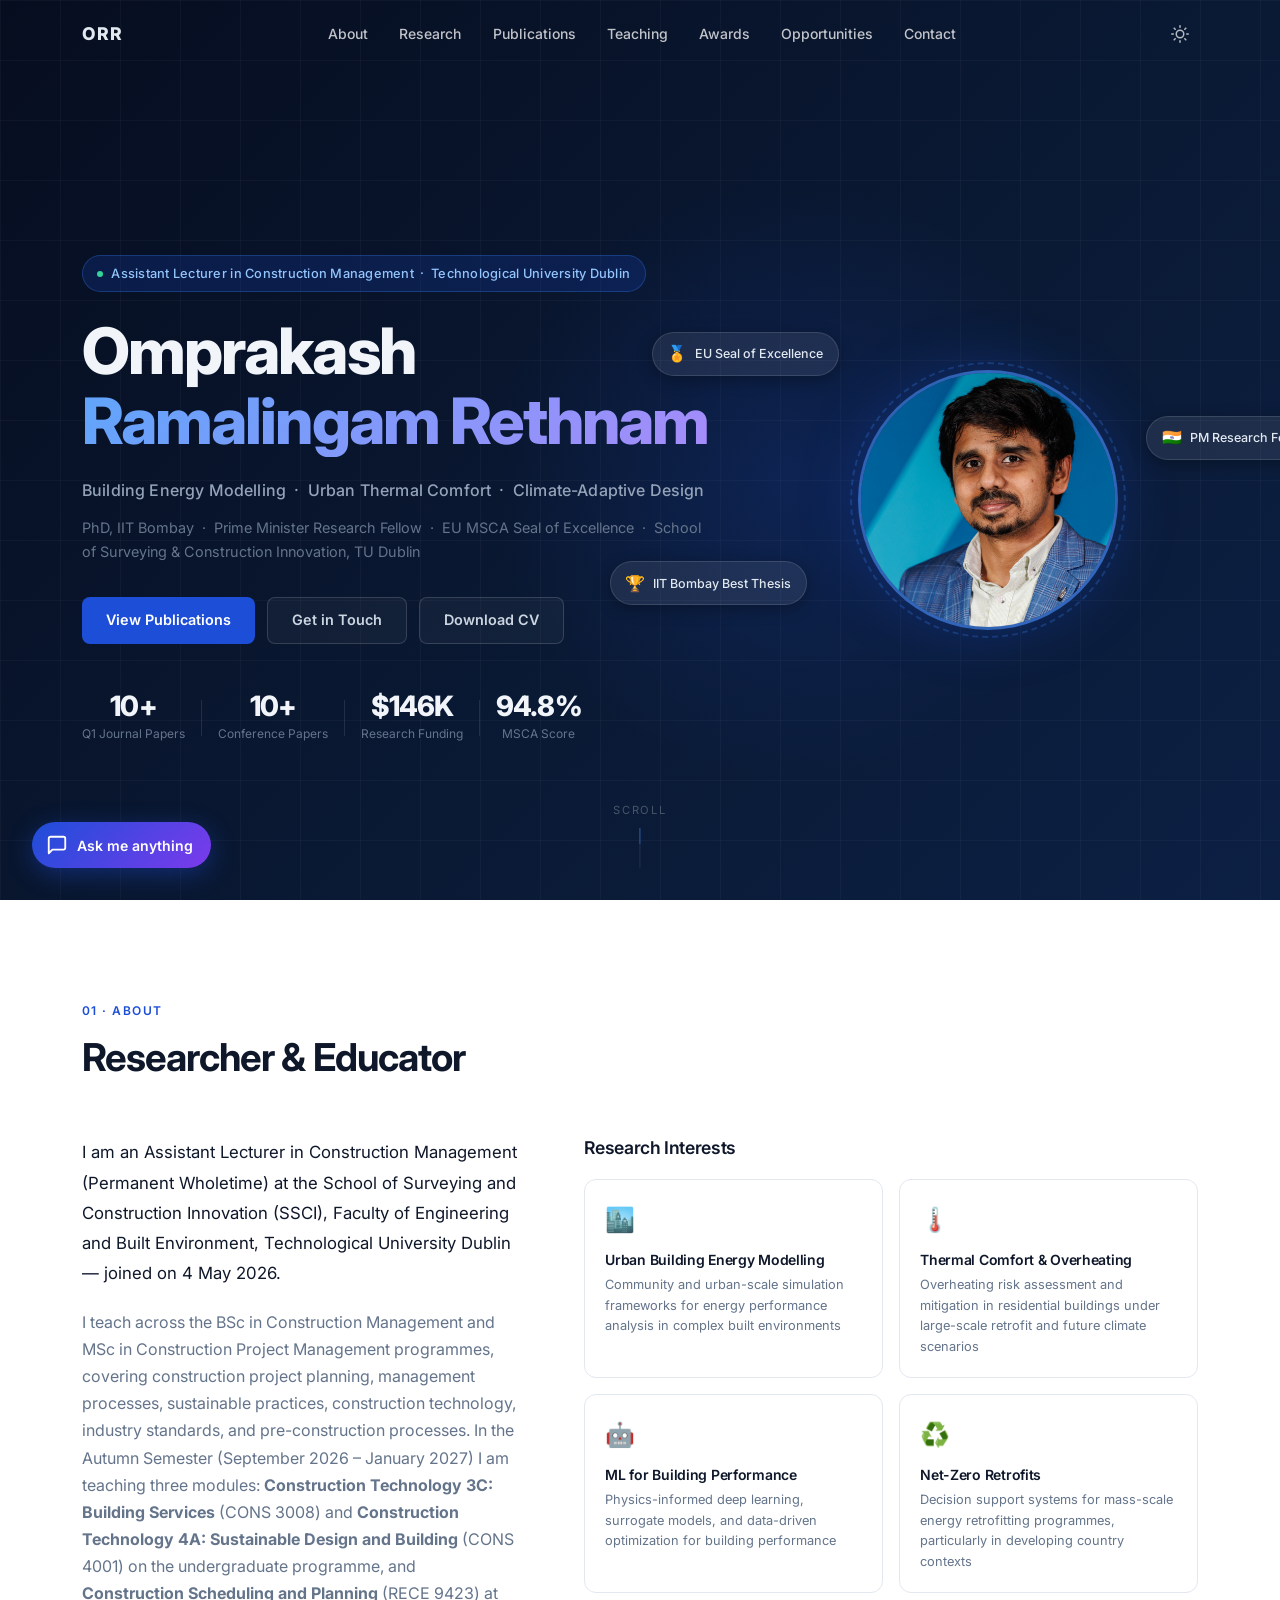
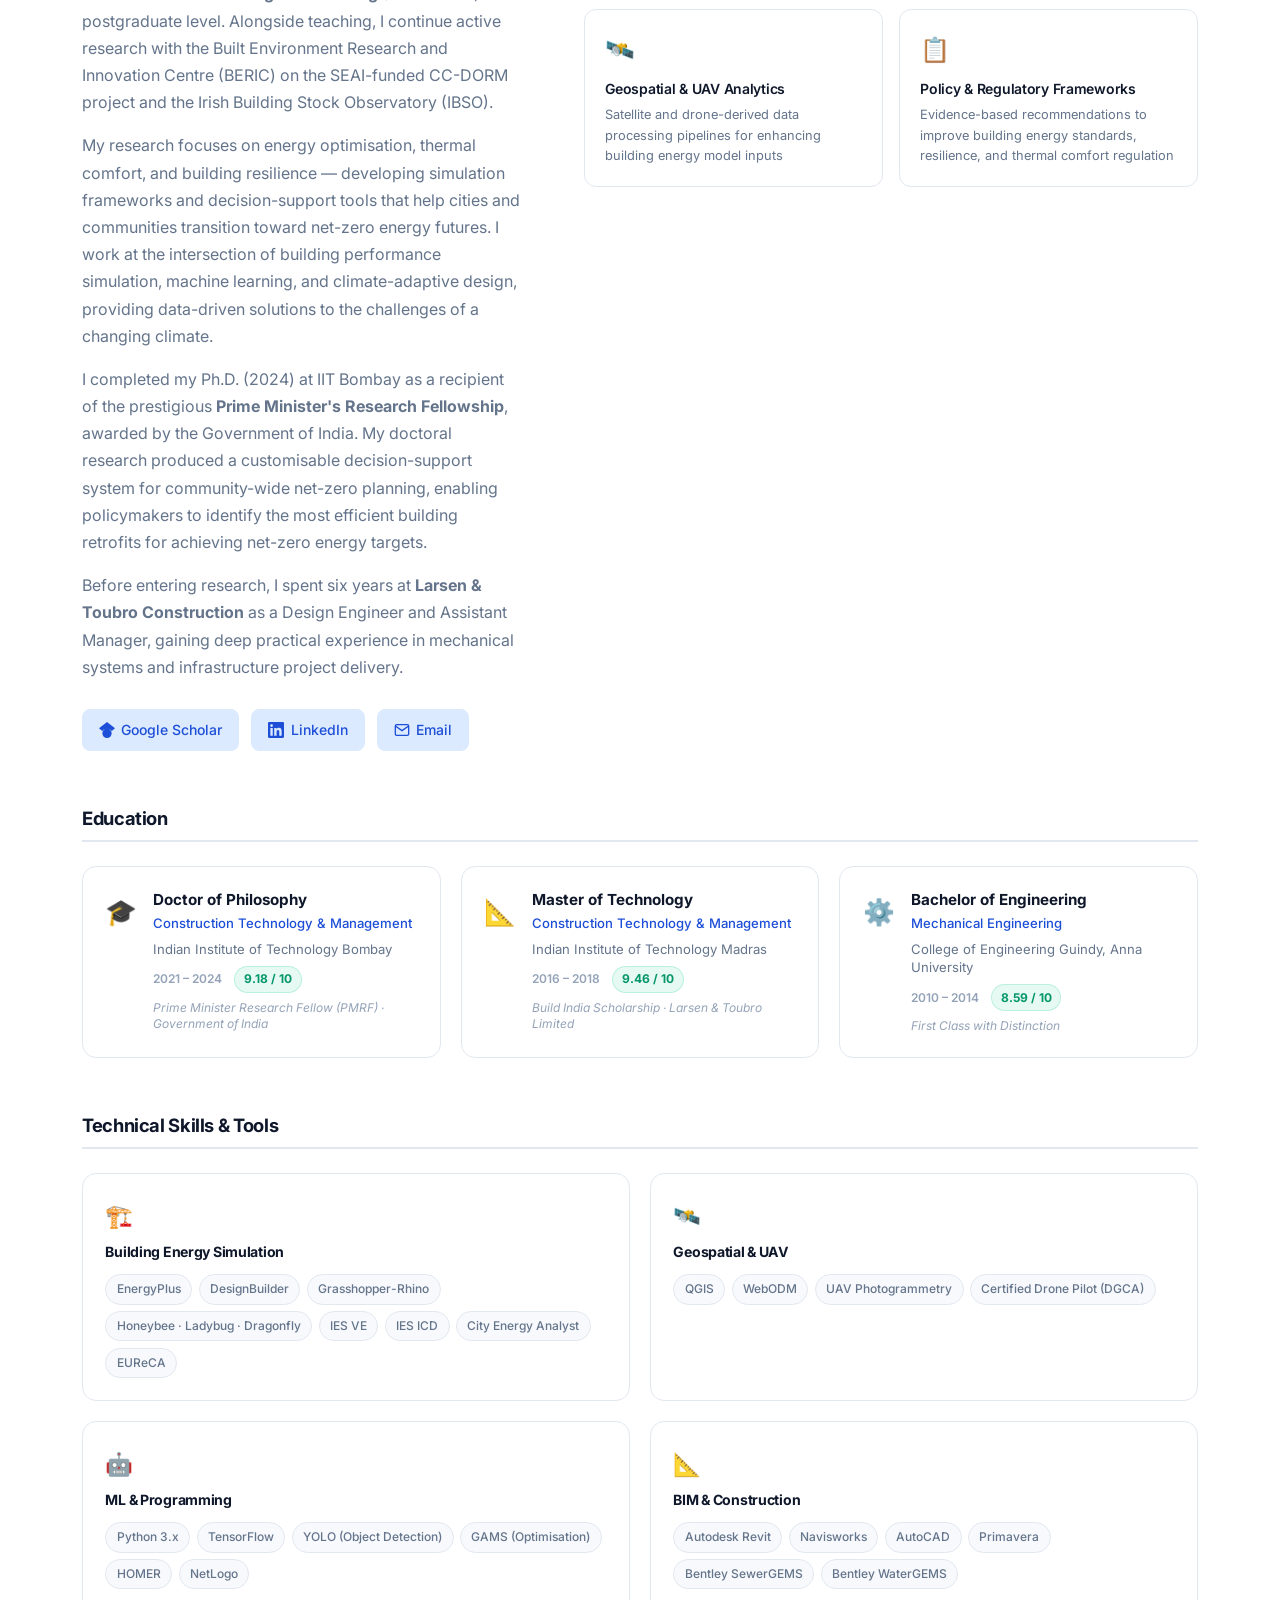
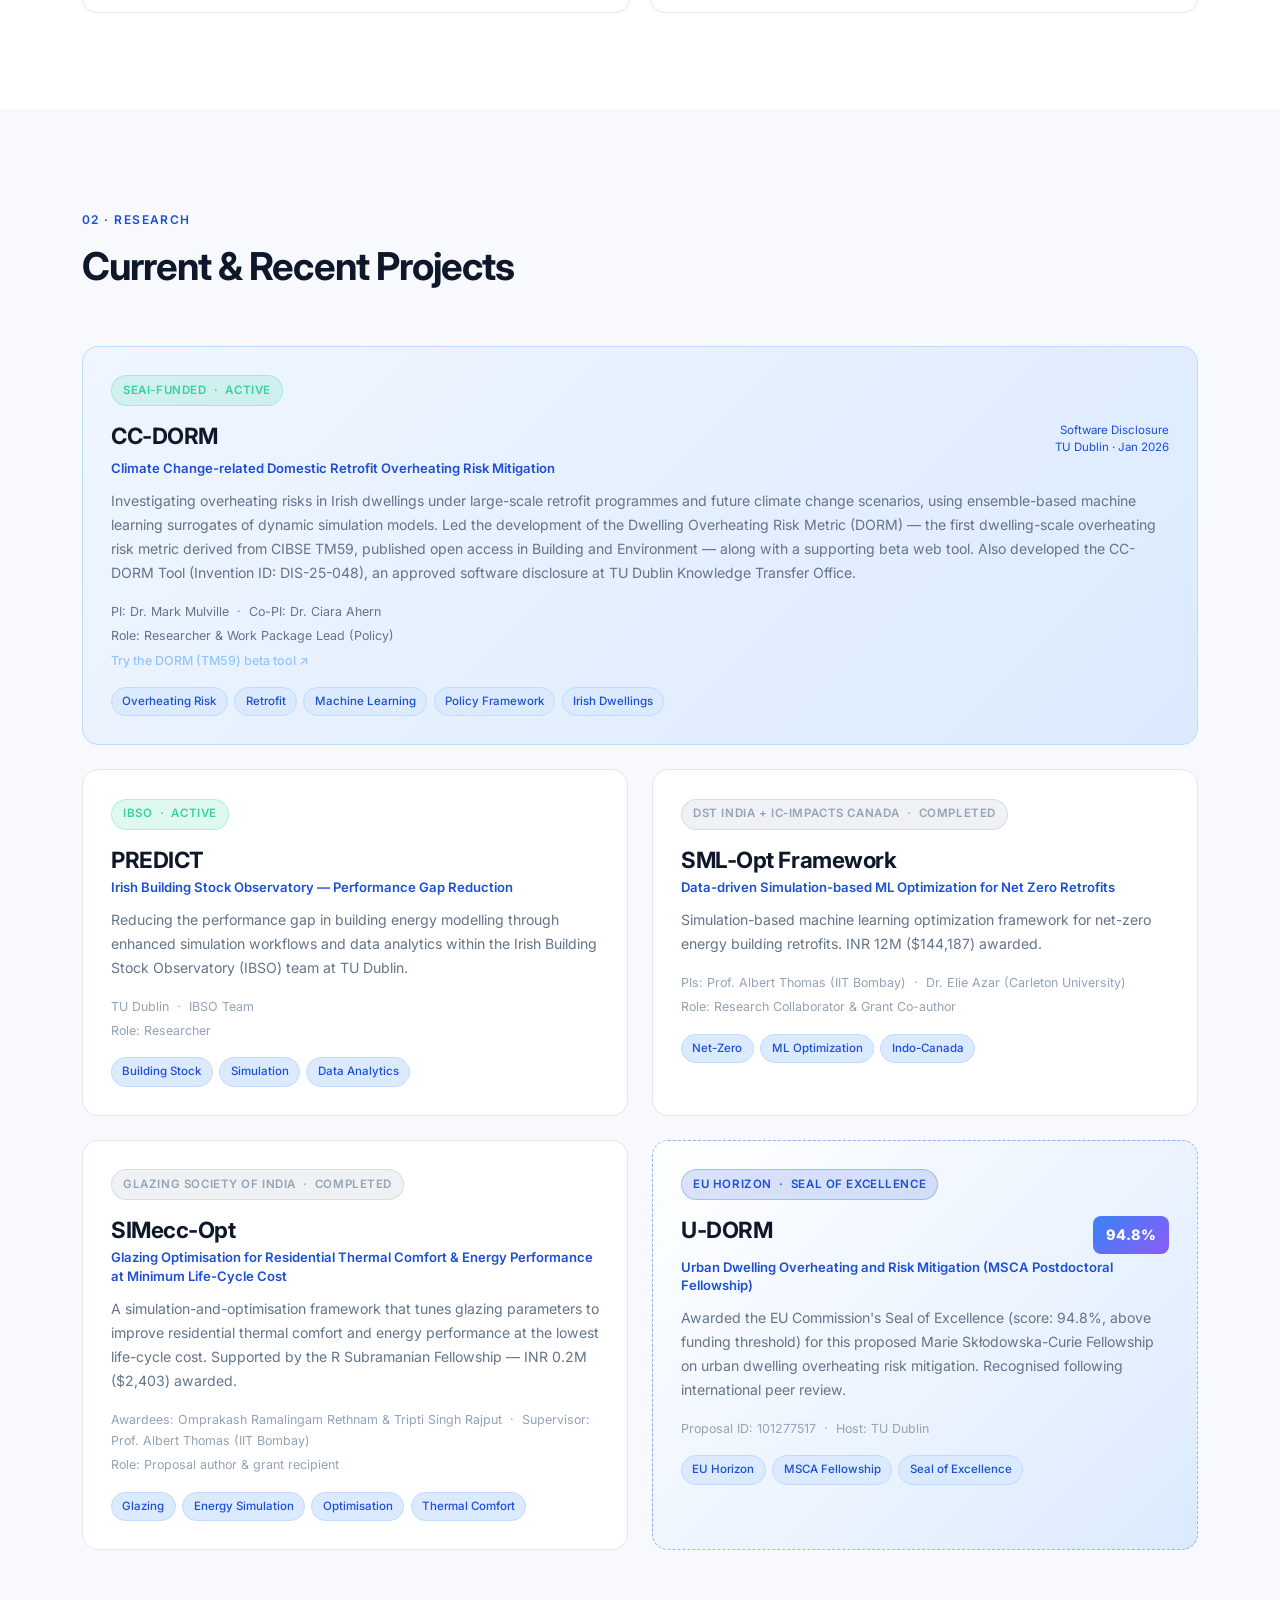
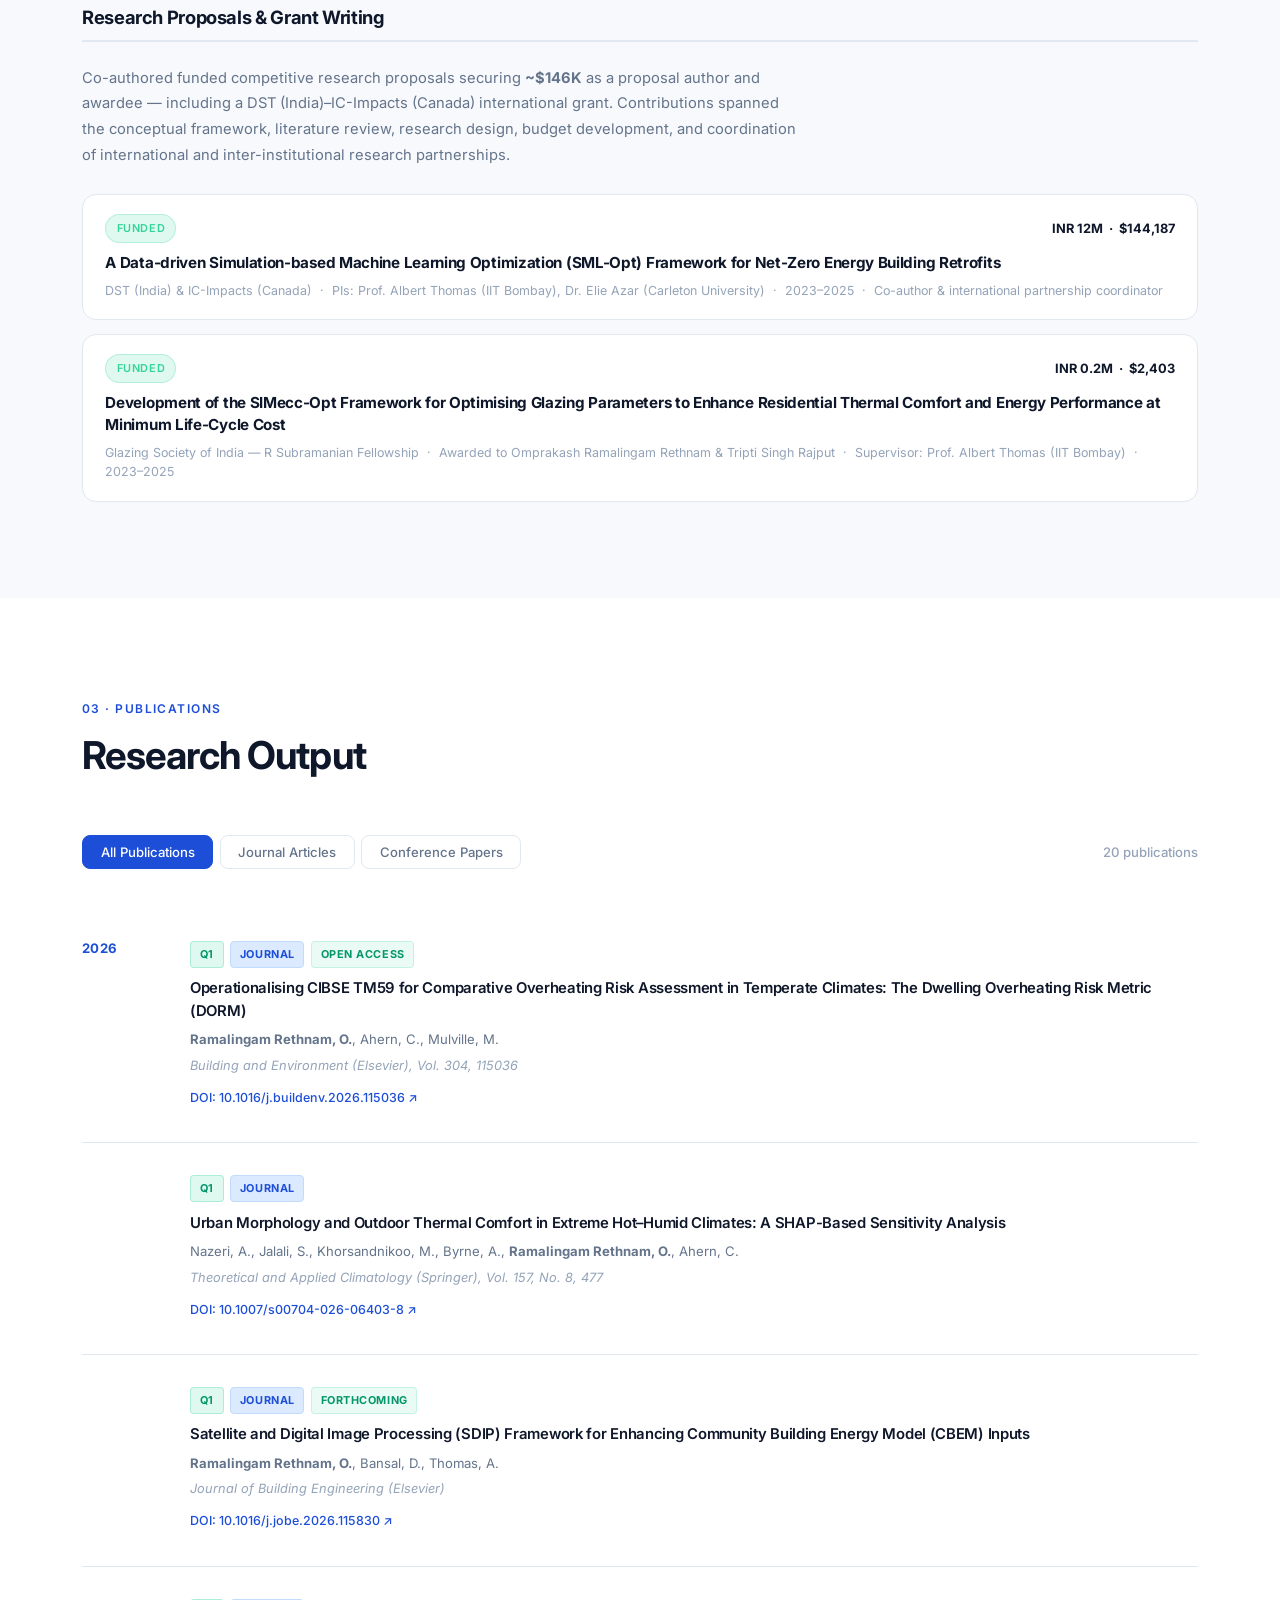
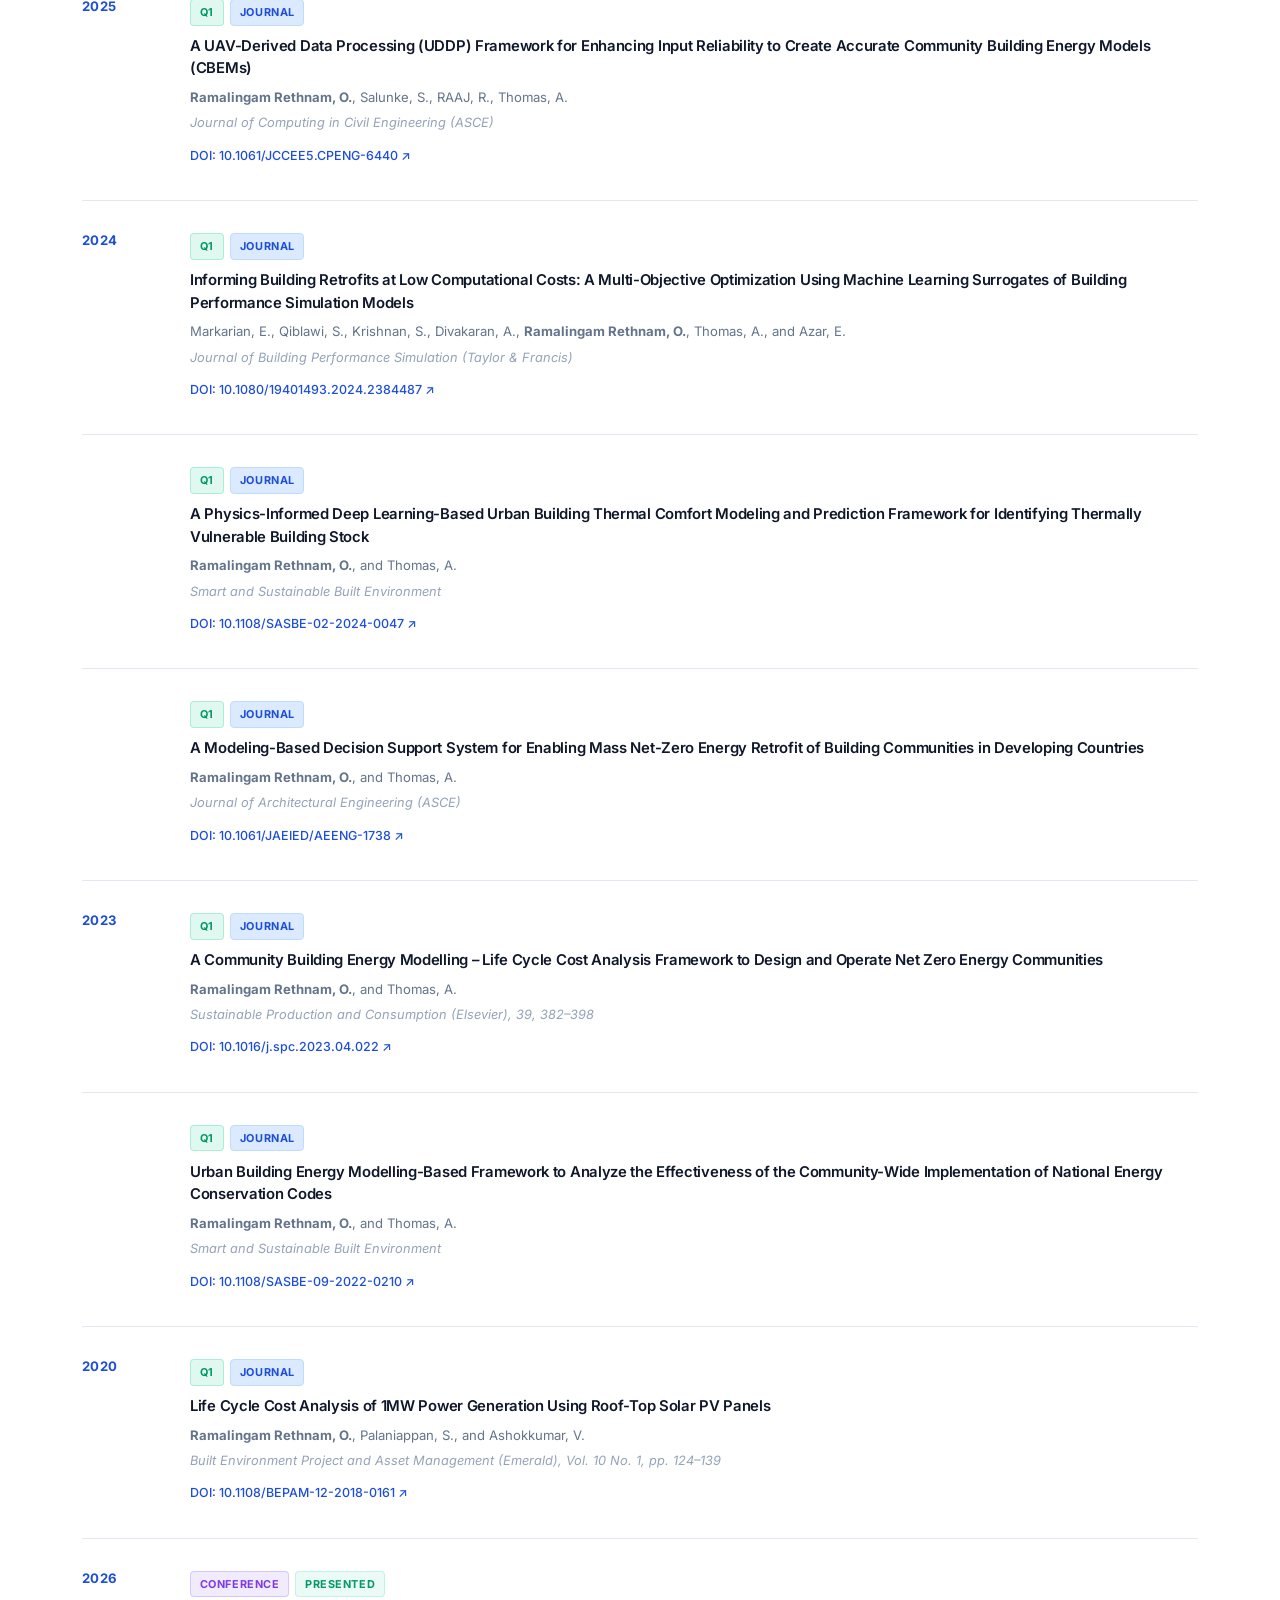
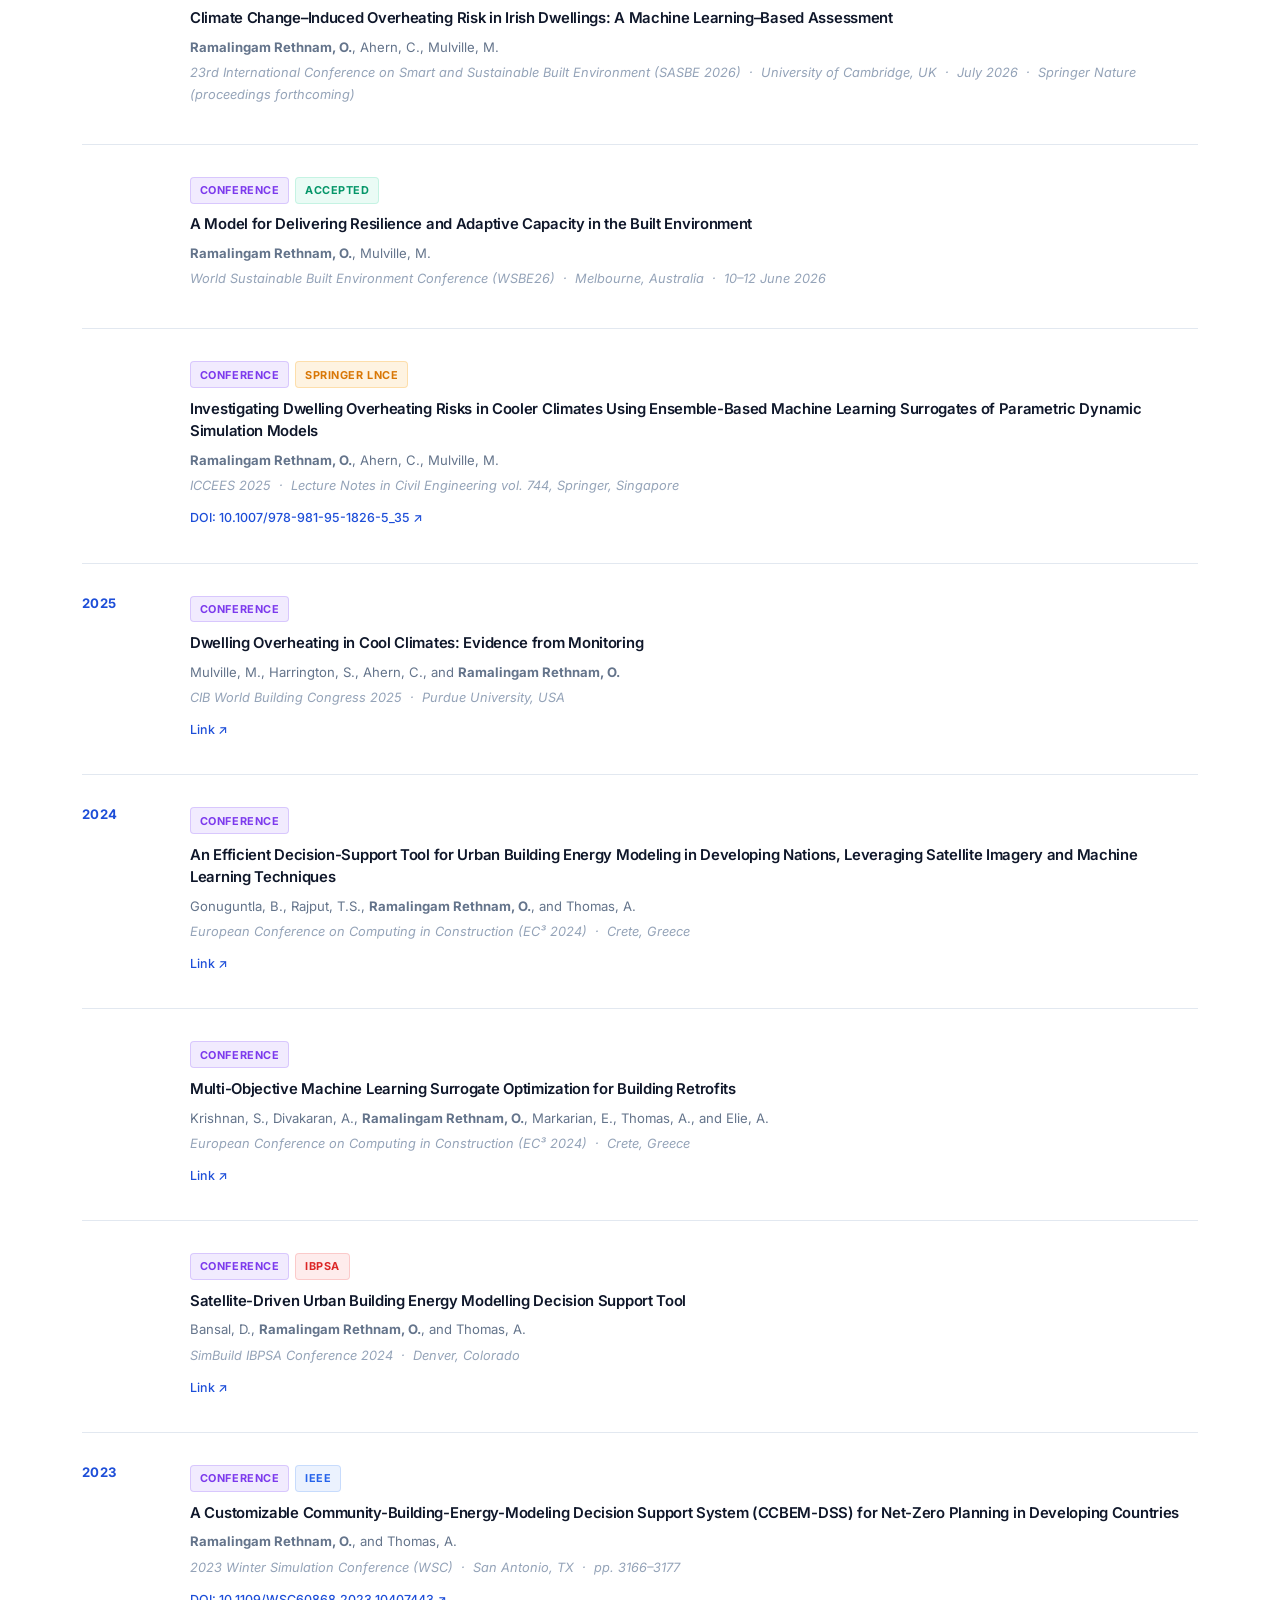
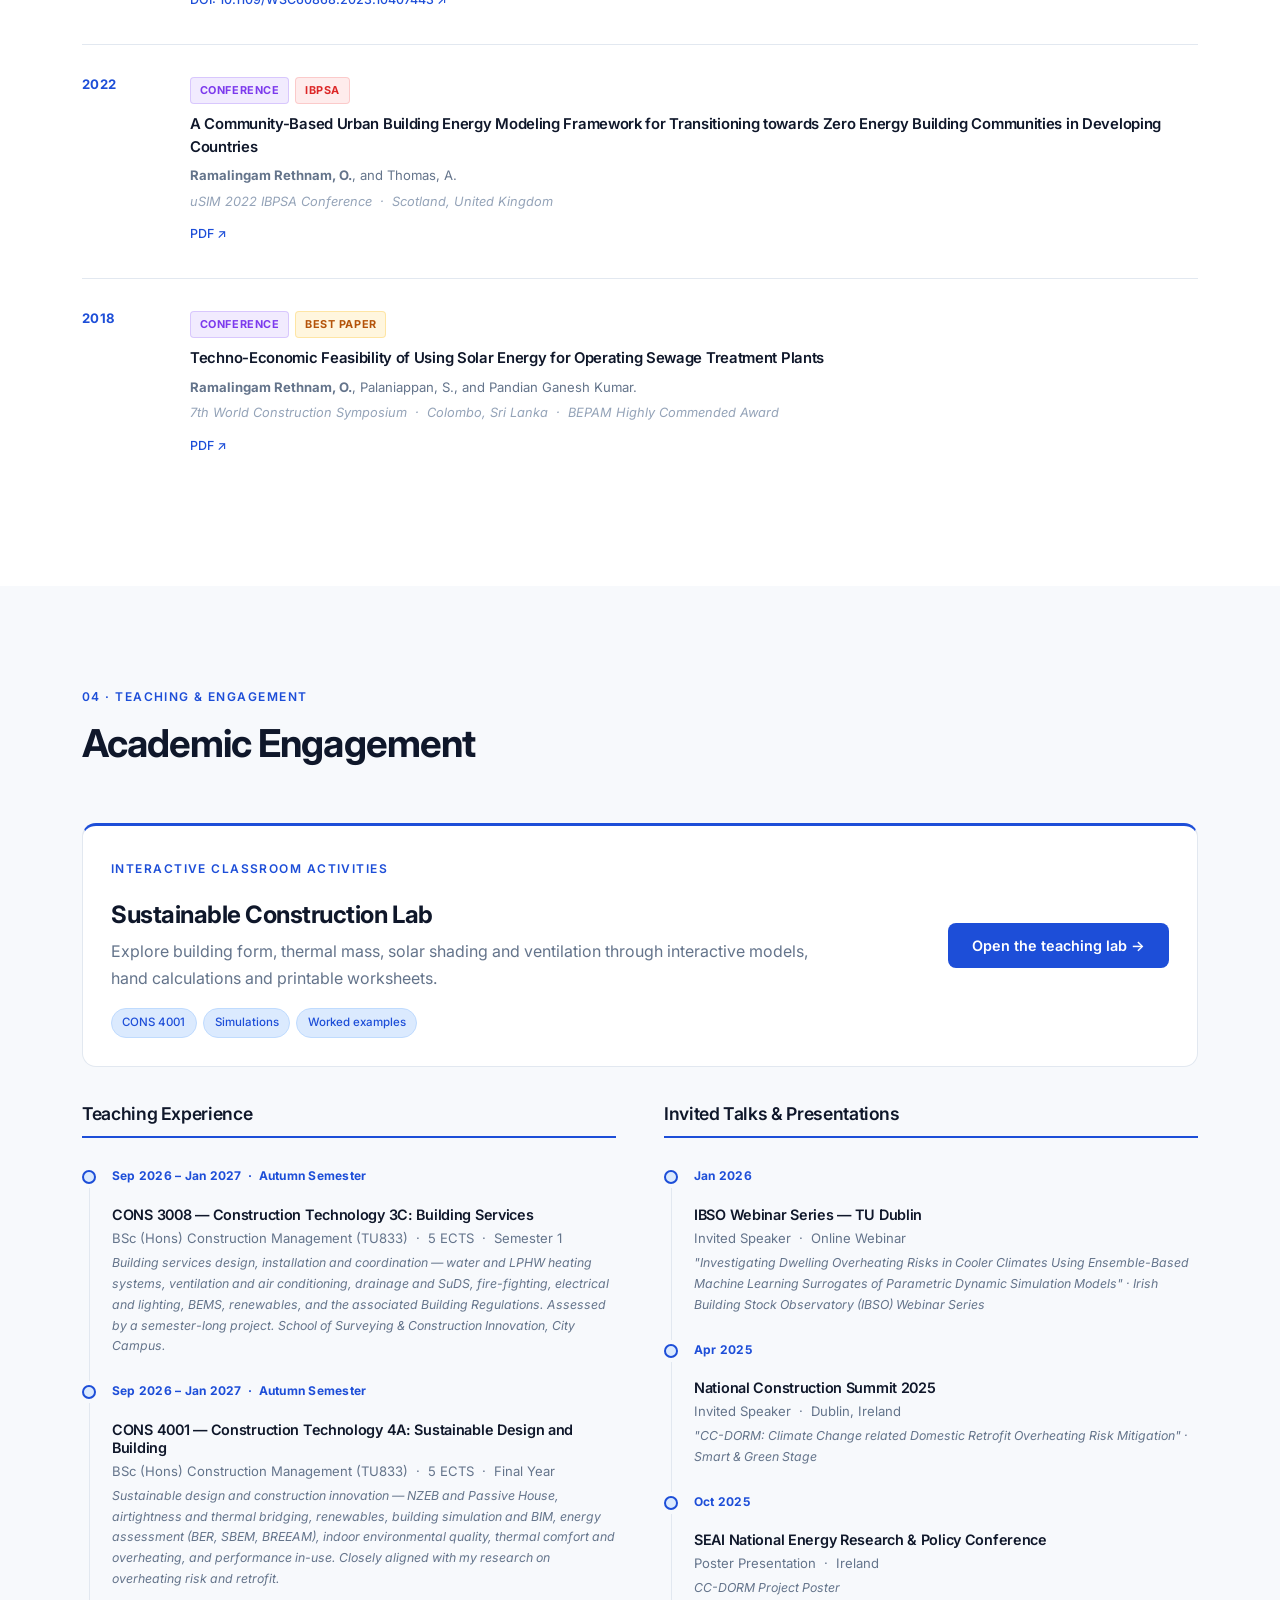
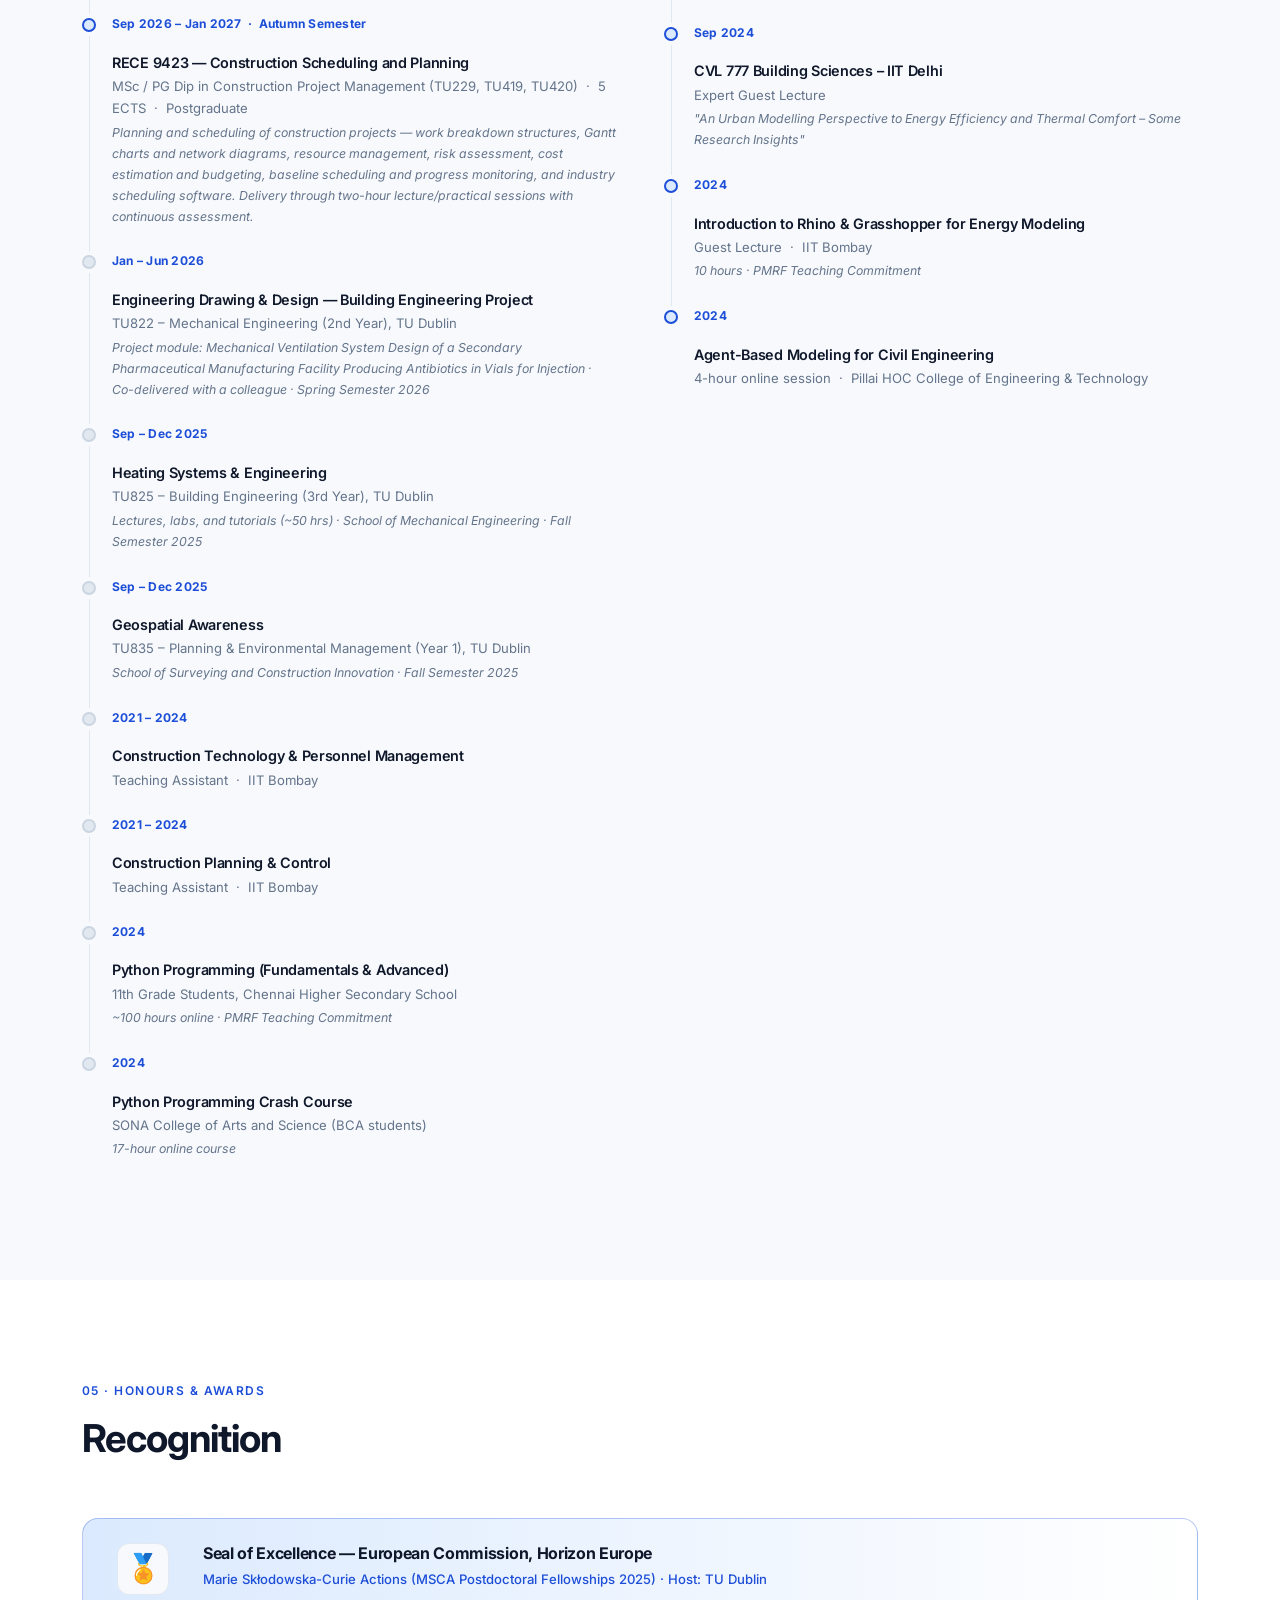
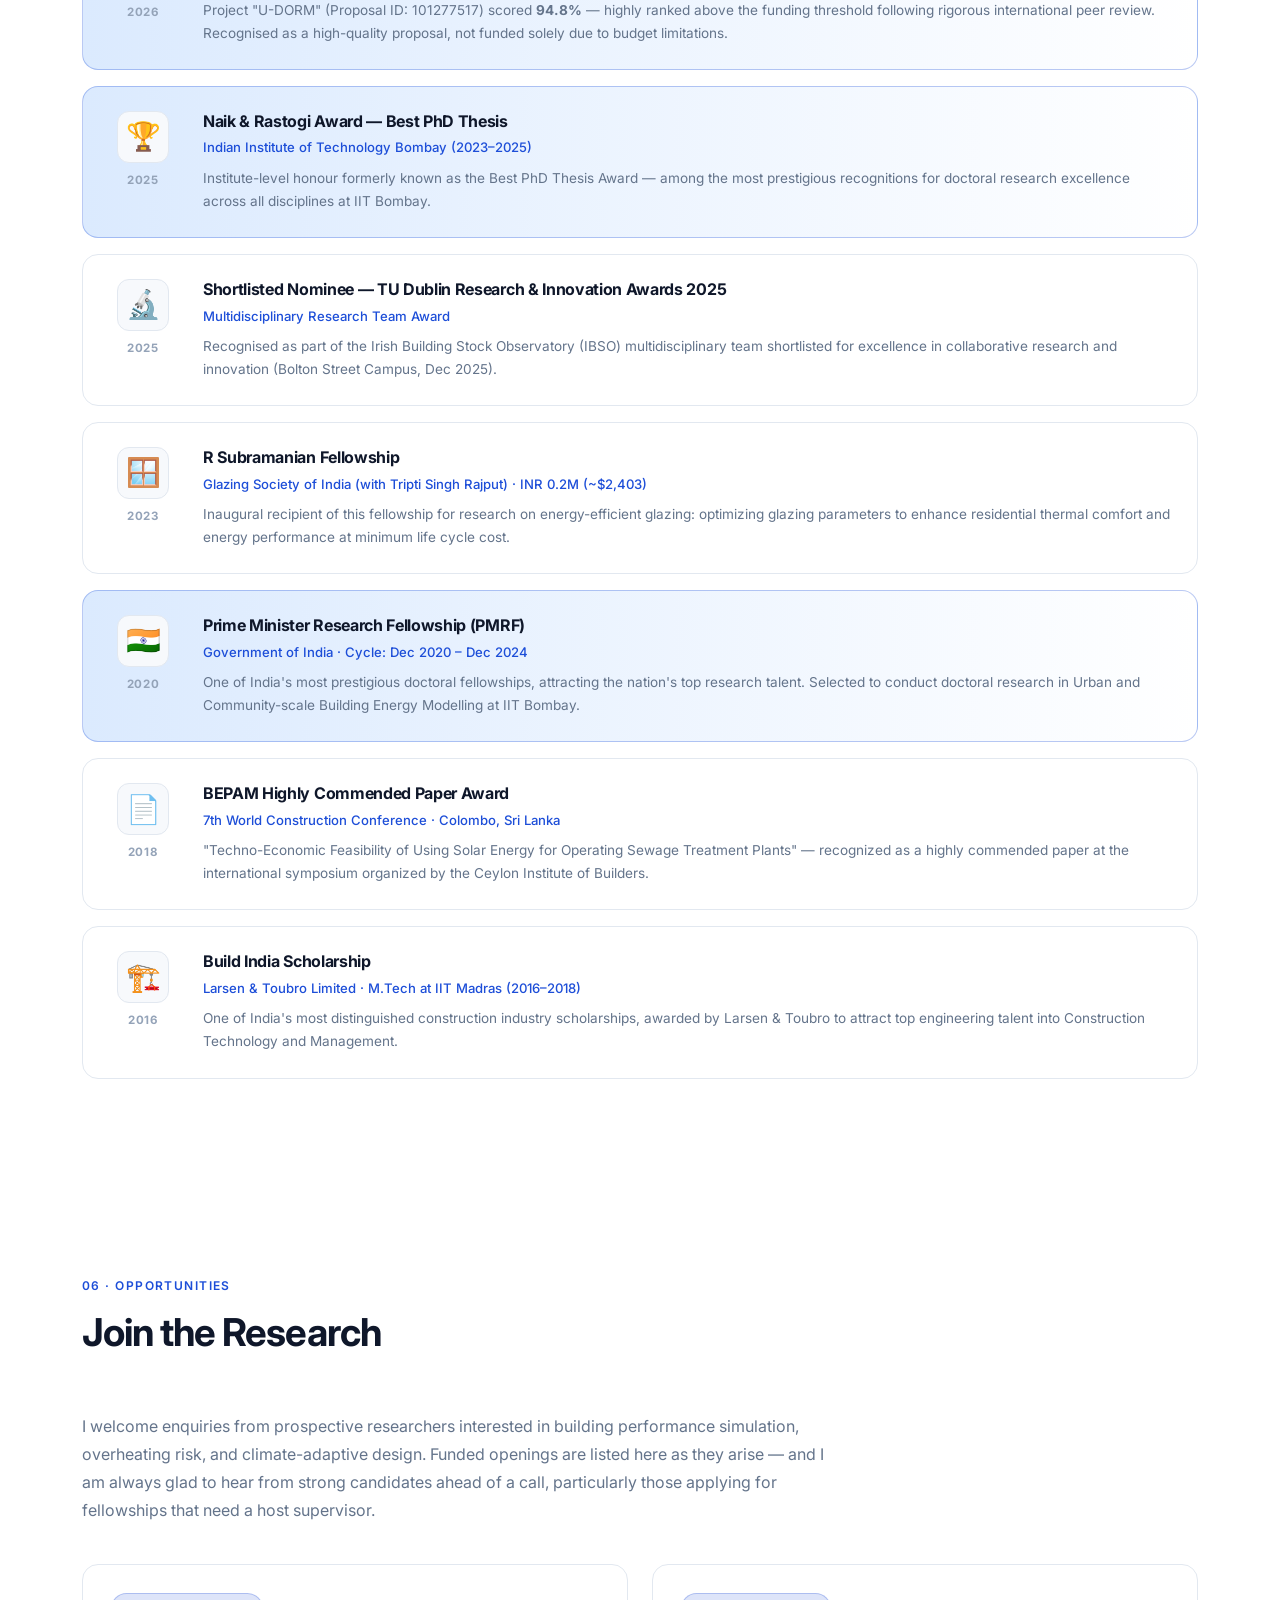
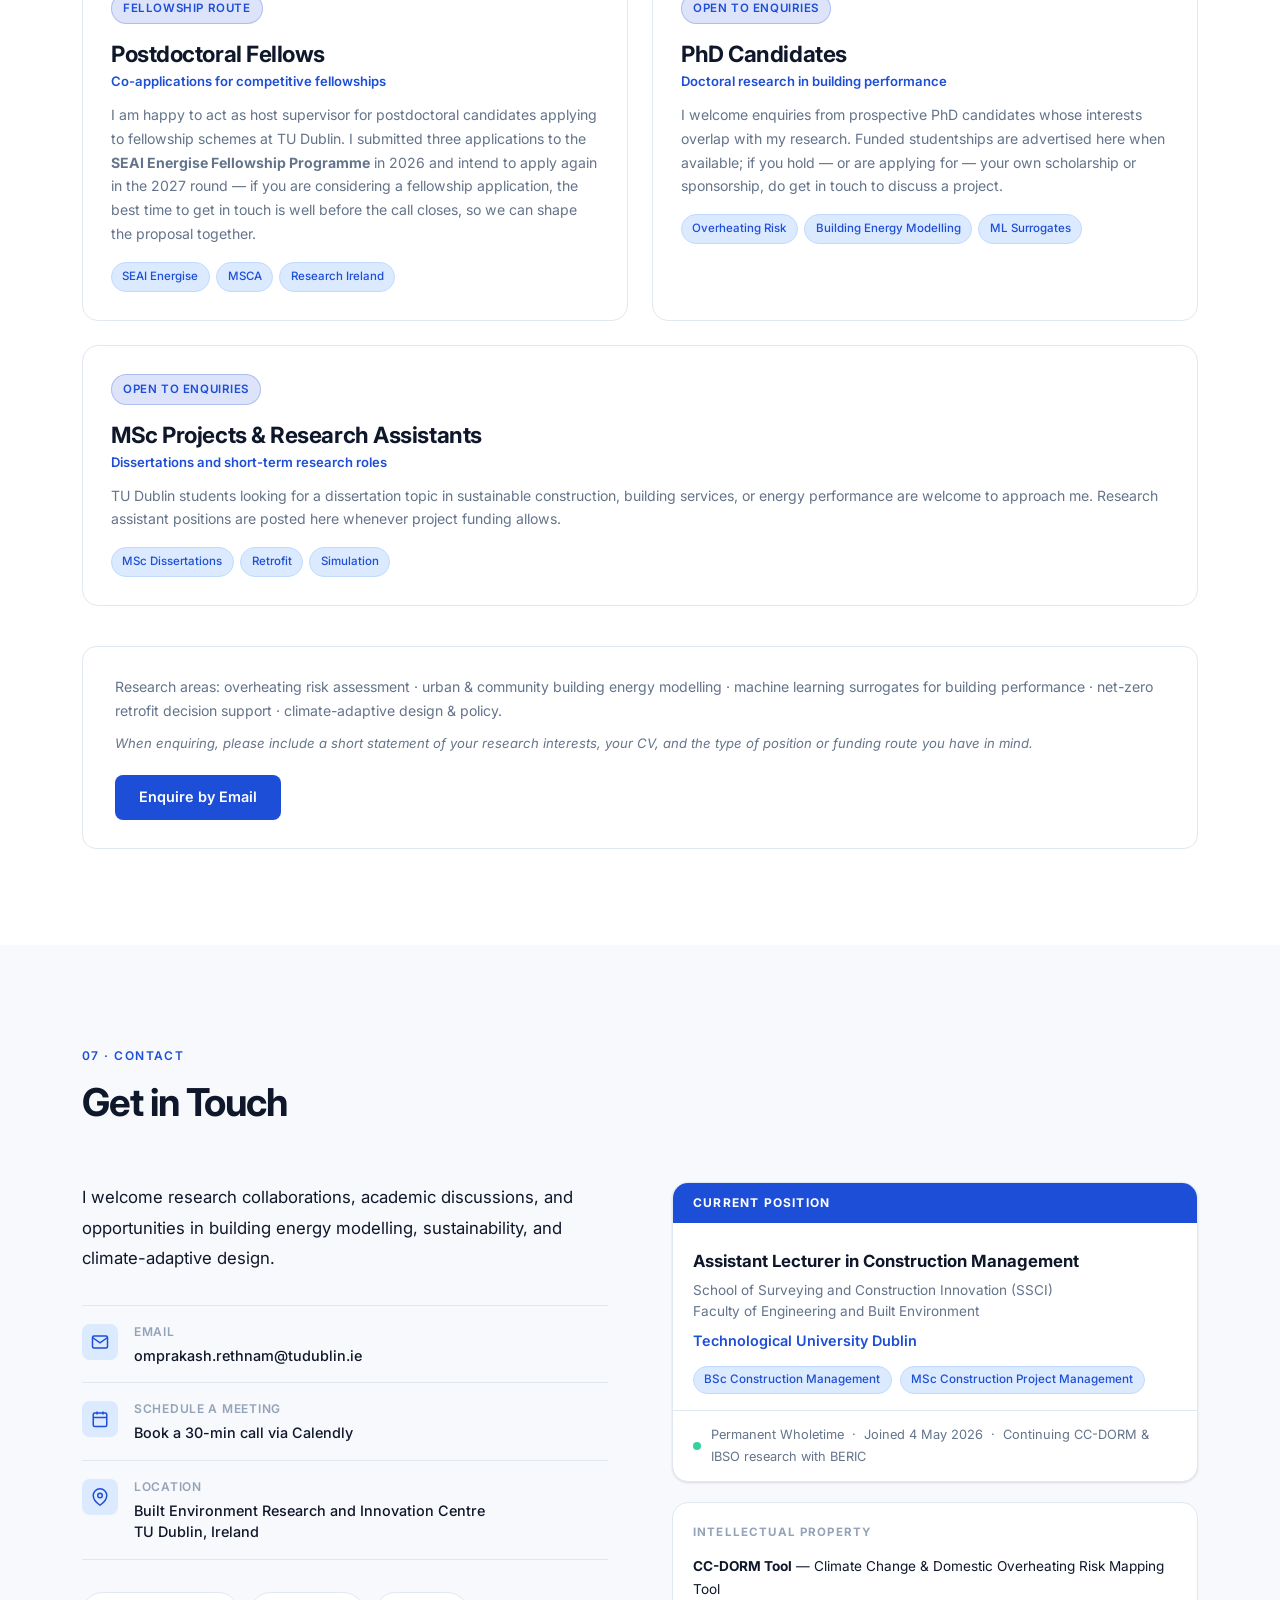
==== commit 3f5b59b4: "Add Sustainable Construction Lab with interactive classroom activities" ====
--- a/index.html
+++ b/index.html
@@ -1,1182 +1,1193 @@
-<!DOCTYPE html>
-<html lang="en" data-theme="light">
-<head>
-    <meta charset="UTF-8">
-    <meta name="viewport" content="width=device-width, initial-scale=1.0">
-    <title>Dr. Omprakash Ramalingam Rethnam | Assistant Lecturer in Construction Management | TU Dublin</title>
-    <meta name="description" content="Academic portfolio of Dr. Omprakash Ramalingam Rethnam, Assistant Lecturer in Construction Management at the School of Surveying and Construction Innovation, TU Dublin. Specialising in building energy modelling, urban thermal comfort, and climate-adaptive design.">
-    <meta property="og:title" content="Dr. Omprakash Ramalingam Rethnam | Assistant Lecturer | TU Dublin">
-    <meta property="og:description" content="Building Energy Modelling · Urban Thermal Comfort · Climate-Adaptive Design">
-    <meta property="og:type" content="website">
-    <link rel="preconnect" href="https://fonts.googleapis.com">
-    <link rel="preconnect" href="https://fonts.gstatic.com" crossorigin>
-    <link href="https://fonts.googleapis.com/css2?family=Inter:wght@300;400;500;600;700;800&display=swap" rel="stylesheet">
+<!DOCTYPE html>
+<html lang="en" data-theme="light">
+<head>
+    <meta charset="UTF-8">
+    <meta name="viewport" content="width=device-width, initial-scale=1.0">
+    <title>Dr. Omprakash Ramalingam Rethnam | Assistant Lecturer in Construction Management | TU Dublin</title>
+    <meta name="description" content="Academic portfolio of Dr. Omprakash Ramalingam Rethnam, Assistant Lecturer in Construction Management at the School of Surveying and Construction Innovation, TU Dublin. Specialising in building energy modelling, urban thermal comfort, and climate-adaptive design.">
+    <meta property="og:title" content="Dr. Omprakash Ramalingam Rethnam | Assistant Lecturer | TU Dublin">
+    <meta property="og:description" content="Building Energy Modelling · Urban Thermal Comfort · Climate-Adaptive Design">
+    <meta property="og:type" content="website">
+    <link rel="preconnect" href="https://fonts.googleapis.com">
+    <link rel="preconnect" href="https://fonts.gstatic.com" crossorigin>
+    <link href="https://fonts.googleapis.com/css2?family=Inter:wght@300;400;500;600;700;800&display=swap" rel="stylesheet">
     <link rel="stylesheet" href="css/style.css">
-</head>
-<body>
-
-    <!-- ===================== NAVIGATION ===================== -->
-    <nav class="navbar" id="navbar">
-        <div class="nav-container">
-            <a href="#home" class="nav-logo">ORR</a>
-            <div class="nav-links" id="navLinks">
-                <a href="#about" class="nav-link">About</a>
-                <a href="#research" class="nav-link">Research</a>
-                <a href="#publications" class="nav-link">Publications</a>
-                <a href="#teaching" class="nav-link">Teaching</a>
-                <a href="#awards" class="nav-link">Awards</a>
-                <a href="#opportunities" class="nav-link">Opportunities</a>
-                <a href="#contact" class="nav-link">Contact</a>
+    <link rel="stylesheet" href="css/teaching.css">
+</head>
+<body>
+
+    <!-- ===================== NAVIGATION ===================== -->
+    <nav class="navbar" id="navbar">
+        <div class="nav-container">
+            <a href="#home" class="nav-logo">ORR</a>
+            <div class="nav-links" id="navLinks">
+                <a href="#about" class="nav-link">About</a>
+                <a href="#research" class="nav-link">Research</a>
+                <a href="#publications" class="nav-link">Publications</a>
+                <a href="#teaching" class="nav-link">Teaching</a>
+                <a href="#awards" class="nav-link">Awards</a>
+                <a href="#opportunities" class="nav-link">Opportunities</a>
+                <a href="#contact" class="nav-link">Contact</a>
+            </div>
+            <div class="nav-actions">
+                <button class="theme-toggle" id="themeToggle" aria-label="Toggle dark mode">
+                    <svg class="icon-sun" xmlns="http://www.w3.org/2000/svg" width="18" height="18" viewBox="0 0 24 24" fill="none" stroke="currentColor" stroke-width="2" stroke-linecap="round" stroke-linejoin="round"><circle cx="12" cy="12" r="5"/><line x1="12" y1="1" x2="12" y2="3"/><line x1="12" y1="21" x2="12" y2="23"/><line x1="4.22" y1="4.22" x2="5.64" y2="5.64"/><line x1="18.36" y1="18.36" x2="19.78" y2="19.78"/><line x1="1" y1="12" x2="3" y2="12"/><line x1="21" y1="12" x2="23" y2="12"/><line x1="4.22" y1="19.78" x2="5.64" y2="18.36"/><line x1="18.36" y1="5.64" x2="19.78" y2="4.22"/></svg>
+                    <svg class="icon-moon" xmlns="http://www.w3.org/2000/svg" width="18" height="18" viewBox="0 0 24 24" fill="none" stroke="currentColor" stroke-width="2" stroke-linecap="round" stroke-linejoin="round"><path d="M21 12.79A9 9 0 1 1 11.21 3 7 7 0 0 0 21 12.79z"/></svg>
+                </button>
+                <button class="hamburger" id="hamburger" aria-label="Toggle menu">
+                    <span></span><span></span><span></span>
+                </button>
+            </div>
+        </div>
+    </nav>
+
+    <!-- ===================== HERO ===================== -->
+    <section class="hero" id="home">
+        <div class="hero-bg-grid"></div>
+        <div class="hero-glow"></div>
+        <div class="hero-container">
+            <div class="hero-content hero-content-anim">
+                <div class="hero-badge">
+                    <span class="badge-dot"></span>
+                    Assistant Lecturer in Construction Management &nbsp;·&nbsp; Technological University Dublin
+                </div>
+                <h1 class="hero-name">
+                    Omprakash
+                    <span class="name-accent">Ramalingam Rethnam</span>
+                </h1>
+                <p class="hero-tagline">Building Energy Modelling &nbsp;·&nbsp; Urban Thermal Comfort &nbsp;·&nbsp; Climate-Adaptive Design</p>
+                <p class="hero-bio">PhD, IIT Bombay &nbsp;·&nbsp; Prime Minister Research Fellow &nbsp;·&nbsp; EU MSCA Seal of Excellence &nbsp;·&nbsp; School of Surveying &amp; Construction Innovation, TU Dublin</p>
+                <div class="hero-actions">
+                    <a href="#publications" class="btn btn-primary">View Publications</a>
+                    <a href="#contact" class="btn btn-ghost">Get in Touch</a>
+                    <a href="assets/cv.pdf" class="btn btn-ghost" target="_blank" rel="noopener">Download CV</a>
+                </div>
+                <div class="hero-stats">
+                    <div class="stat-item">
+                        <span class="stat-number">10+</span>
+                        <span class="stat-label">Q1 Journal Papers</span>
+                    </div>
+                    <div class="stat-divider"></div>
+                    <div class="stat-item">
+                        <span class="stat-number">10+</span>
+                        <span class="stat-label">Conference Papers</span>
+                    </div>
+                    <div class="stat-divider"></div>
+                    <div class="stat-item">
+                        <span class="stat-number">$146K</span>
+                        <span class="stat-label">Research Funding</span>
+                    </div>
+                    <div class="stat-divider"></div>
+                    <div class="stat-item">
+                        <span class="stat-number">94.8%</span>
+                        <span class="stat-label">MSCA Score</span>
+                    </div>
+                </div>
+            </div>
+            <div class="hero-visual hero-visual-anim">
+                <div class="profile-frame">
+                    <div class="profile-photo" id="profilePhoto">
+                        <img src="assets/photo.jpg" alt="Omprakash Ramalingam Rethnam">
+                    </div>
+                    <div class="profile-ring"></div>
+                </div>
+                <div class="floating-badge fb-1">
+                    <span class="fb-icon">🏅</span>
+                    <span>EU Seal of Excellence</span>
+                </div>
+                <div class="floating-badge fb-2">
+                    <span class="fb-icon">🏆</span>
+                    <span>IIT Bombay Best Thesis</span>
+                </div>
+                <div class="floating-badge fb-3">
+                    <span class="fb-icon">🇮🇳</span>
+                    <span>PM Research Fellow</span>
+                </div>
+            </div>
+        </div>
+        <div class="hero-scroll">
+            <span>Scroll</span>
+            <div class="scroll-bar"><div class="scroll-progress"></div></div>
+        </div>
+    </section>
+
+    <!-- ===================== ABOUT ===================== -->
+    <section class="section" id="about">
+        <div class="container">
+            <div class="section-header" data-animate="fade-up">
+                <span class="section-tag">01 · About</span>
+                <h2 class="section-title">Researcher &amp; Educator</h2>
+            </div>
+            <div class="about-grid">
+                <div class="about-text" data-animate="fade-up">
+                    <p class="lead">I am an Assistant Lecturer in Construction Management (Permanent Wholetime) at the School of Surveying and Construction Innovation (SSCI), Faculty of Engineering and Built Environment, Technological University Dublin — joined on 4 May 2026.</p>
+                    <p>I teach across the BSc in Construction Management and MSc in Construction Project Management programmes, covering construction project planning, management processes, sustainable practices, construction technology, industry standards, and pre-construction processes. In the Autumn Semester (September 2026 – January 2027) I am teaching three modules: <strong>Construction Technology 3C: Building Services</strong> (CONS 3008) and <strong>Construction Technology 4A: Sustainable Design and Building</strong> (CONS 4001) on the undergraduate programme, and <strong>Construction Scheduling and Planning</strong> (RECE 9423) at postgraduate level. Alongside teaching, I continue active research with the Built Environment Research and Innovation Centre (BERIC) on the SEAI-funded CC-DORM project and the Irish Building Stock Observatory (IBSO).</p>
+                    <p>My research focuses on energy optimisation, thermal comfort, and building resilience — developing simulation frameworks and decision-support tools that help cities and communities transition toward net-zero energy futures. I work at the intersection of building performance simulation, machine learning, and climate-adaptive design, providing data-driven solutions to the challenges of a changing climate.</p>
+                    <p>I completed my Ph.D. (2024) at IIT Bombay as a recipient of the prestigious <strong>Prime Minister's Research Fellowship</strong>, awarded by the Government of India. My doctoral research produced a customisable decision-support system for community-wide net-zero planning, enabling policymakers to identify the most efficient building retrofits for achieving net-zero energy targets.</p>
+                    <p>Before entering research, I spent six years at <strong>Larsen &amp; Toubro Construction</strong> as a Design Engineer and Assistant Manager, gaining deep practical experience in mechanical systems and infrastructure project delivery.</p>
+                    <div class="about-links">
+                        <a href="https://scholar.google.com/citations?user=IfaK8TwAAAAJ&hl=en" target="_blank" rel="noopener" class="icon-link">
+                            <svg xmlns="http://www.w3.org/2000/svg" width="16" height="16" viewBox="0 0 24 24" fill="currentColor"><path d="M12 24a7 7 0 1 1 0-14 7 7 0 0 1 0 14zm0-24L0 9.5l4.838 3.94A8 8 0 0 1 12 10a8 8 0 0 1 7.162 3.44L24 9.5 12 0z"/></svg>
+                            Google Scholar
+                        </a>
+                        <a href="https://www.linkedin.com/in/omprakashrethnam/" target="_blank" rel="noopener" class="icon-link">
+                            <svg xmlns="http://www.w3.org/2000/svg" width="16" height="16" viewBox="0 0 24 24" fill="currentColor"><path d="M20.447 20.452h-3.554v-5.569c0-1.328-.027-3.037-1.852-3.037-1.853 0-2.136 1.445-2.136 2.939v5.667H9.351V9h3.414v1.561h.046c.477-.9 1.637-1.85 3.37-1.85 3.601 0 4.267 2.37 4.267 5.455v6.286zM5.337 7.433a2.062 2.062 0 0 1-2.063-2.065 2.064 2.064 0 1 1 2.063 2.065zm1.782 13.019H3.555V9h3.564v11.452zM22.225 0H1.771C.792 0 0 .774 0 1.729v20.542C0 23.227.792 24 1.771 24h20.451C23.2 24 24 23.227 24 22.271V1.729C24 .774 23.2 0 22.222 0h.003z"/></svg>
+                            LinkedIn
+                        </a>
+                        <a href="mailto:omprakash.rethnam@tudublin.ie" class="icon-link">
+                            <svg xmlns="http://www.w3.org/2000/svg" width="16" height="16" viewBox="0 0 24 24" fill="none" stroke="currentColor" stroke-width="2"><path d="M4 4h16c1.1 0 2 .9 2 2v12c0 1.1-.9 2-2 2H4c-1.1 0-2-.9-2-2V6c0-1.1.9-2 2-2z"/><polyline points="22,6 12,13 2,6"/></svg>
+                            Email
+                        </a>
+                    </div>
+                </div>
+                <div class="interests-panel" data-animate="fade-up" style="--delay:0.15s">
+                    <h3 class="panel-title">Research Interests</h3>
+                    <div class="interests-grid">
+                        <div class="interest-card">
+                            <div class="ic-icon">🏙️</div>
+                            <h4>Urban Building Energy Modelling</h4>
+                            <p>Community and urban-scale simulation frameworks for energy performance analysis in complex built environments</p>
+                        </div>
+                        <div class="interest-card">
+                            <div class="ic-icon">🌡️</div>
+                            <h4>Thermal Comfort &amp; Overheating</h4>
+                            <p>Overheating risk assessment and mitigation in residential buildings under large-scale retrofit and future climate scenarios</p>
+                        </div>
+                        <div class="interest-card">
+                            <div class="ic-icon">🤖</div>
+                            <h4>ML for Building Performance</h4>
+                            <p>Physics-informed deep learning, surrogate models, and data-driven optimization for building performance</p>
+                        </div>
+                        <div class="interest-card">
+                            <div class="ic-icon">♻️</div>
+                            <h4>Net-Zero Retrofits</h4>
+                            <p>Decision support systems for mass-scale energy retrofitting programmes, particularly in developing country contexts</p>
+                        </div>
+                        <div class="interest-card">
+                            <div class="ic-icon">🛰️</div>
+                            <h4>Geospatial &amp; UAV Analytics</h4>
+                            <p>Satellite and drone-derived data processing pipelines for enhancing building energy model inputs</p>
+                        </div>
+                        <div class="interest-card">
+                            <div class="ic-icon">📋</div>
+                            <h4>Policy &amp; Regulatory Frameworks</h4>
+                            <p>Evidence-based recommendations to improve building energy standards, resilience, and thermal comfort regulation</p>
+                        </div>
+                    </div>
+                </div>
+            </div>
+
+            <!-- Education -->
+            <div class="edu-block" data-animate="fade-up">
+                <h3 class="block-title">Education</h3>
+                <div class="edu-grid">
+                    <div class="edu-card">
+                        <div class="edu-icon">🎓</div>
+                        <div class="edu-detail">
+                            <div class="edu-degree">Doctor of Philosophy</div>
+                            <div class="edu-field">Construction Technology &amp; Management</div>
+                            <div class="edu-inst">Indian Institute of Technology Bombay</div>
+                            <div class="edu-meta">
+                                <span class="edu-year">2021 – 2024</span>
+                                <span class="edu-grade">9.18 / 10</span>
+                            </div>
+                            <div class="edu-note">Prime Minister Research Fellow (PMRF) · Government of India</div>
+                        </div>
+                    </div>
+                    <div class="edu-card">
+                        <div class="edu-icon">📐</div>
+                        <div class="edu-detail">
+                            <div class="edu-degree">Master of Technology</div>
+                            <div class="edu-field">Construction Technology &amp; Management</div>
+                            <div class="edu-inst">Indian Institute of Technology Madras</div>
+                            <div class="edu-meta">
+                                <span class="edu-year">2016 – 2018</span>
+                                <span class="edu-grade">9.46 / 10</span>
+                            </div>
+                            <div class="edu-note">Build India Scholarship · Larsen &amp; Toubro Limited</div>
+                        </div>
+                    </div>
+                    <div class="edu-card">
+                        <div class="edu-icon">⚙️</div>
+                        <div class="edu-detail">
+                            <div class="edu-degree">Bachelor of Engineering</div>
+                            <div class="edu-field">Mechanical Engineering</div>
+                            <div class="edu-inst">College of Engineering Guindy, Anna University</div>
+                            <div class="edu-meta">
+                                <span class="edu-year">2010 – 2014</span>
+                                <span class="edu-grade">8.59 / 10</span>
+                            </div>
+                            <div class="edu-note">First Class with Distinction</div>
+                        </div>
+                    </div>
+                </div>
+            </div>
+
+            <!-- Technical Skills -->
+            <div class="skills-block" data-animate="fade-up">
+                <h3 class="block-title">Technical Skills &amp; Tools</h3>
+                <div class="skills-grid">
+                    <div class="skill-category">
+                        <div class="skill-cat-icon">🏗️</div>
+                        <h4>Building Energy Simulation</h4>
+                        <div class="skill-pills">
+                            <span>EnergyPlus</span><span>DesignBuilder</span><span>Grasshopper-Rhino</span>
+                            <span>Honeybee · Ladybug · Dragonfly</span><span>IES VE</span>
+                            <span>IES ICD</span><span>City Energy Analyst</span><span>EUReCA</span>
+                        </div>
+                    </div>
+                    <div class="skill-category">
+                        <div class="skill-cat-icon">🛰️</div>
+                        <h4>Geospatial &amp; UAV</h4>
+                        <div class="skill-pills">
+                            <span>QGIS</span><span>WebODM</span>
+                            <span>UAV Photogrammetry</span>
+                            <span>Certified Drone Pilot (DGCA)</span>
+                        </div>
+                    </div>
+                    <div class="skill-category">
+                        <div class="skill-cat-icon">🤖</div>
+                        <h4>ML &amp; Programming</h4>
+                        <div class="skill-pills">
+                            <span>Python 3.x</span><span>TensorFlow</span>
+                            <span>YOLO (Object Detection)</span>
+                            <span>GAMS (Optimisation)</span>
+                            <span>HOMER</span><span>NetLogo</span>
+                        </div>
+                    </div>
+                    <div class="skill-category">
+                        <div class="skill-cat-icon">📐</div>
+                        <h4>BIM &amp; Construction</h4>
+                        <div class="skill-pills">
+                            <span>Autodesk Revit</span><span>Navisworks</span>
+                            <span>AutoCAD</span><span>Primavera</span>
+                            <span>Bentley SewerGEMS</span><span>Bentley WaterGEMS</span>
+                        </div>
+                    </div>
+                </div>
+            </div>
+
+        </div>
+    </section>
+
+    <!-- ===================== RESEARCH ===================== -->
+    <section class="section section-alt" id="research">
+        <div class="container">
+            <div class="section-header" data-animate="fade-up">
+                <span class="section-tag">02 · Research</span>
+                <h2 class="section-title">Current &amp; Recent Projects</h2>
+            </div>
+            <div class="projects-grid">
+                <div class="project-card project-featured" data-animate="fade-up">
+                    <div class="project-status status-active">SEAI-Funded &nbsp;·&nbsp; Active</div>
+                    <div class="project-header">
+                        <h3>CC-DORM</h3>
+                        <div class="project-disclosure">Software Disclosure<br>TU Dublin · Jan 2026</div>
+                    </div>
+                    <p class="project-fullname">Climate Change-related Domestic Retrofit Overheating Risk Mitigation</p>
+                    <p class="project-desc">Investigating overheating risks in Irish dwellings under large-scale retrofit programmes and future climate change scenarios, using ensemble-based machine learning surrogates of dynamic simulation models. Led the development of the Dwelling Overheating Risk Metric (DORM) — the first dwelling-scale overheating risk metric derived from CIBSE TM59, published open access in Building and Environment — along with a supporting beta web tool. Also developed the CC-DORM Tool (Invention ID: DIS-25-048), an approved software disclosure at TU Dublin Knowledge Transfer Office.</p>
+                    <div class="project-info">
+                        <span>PI: Dr. Mark Mulville &nbsp;·&nbsp; Co-PI: Dr. Ciara Ahern</span>
+                        <span>Role: Researcher &amp; Work Package Lead (Policy)</span>
+                        <span><a href="https://huggingface.co/spaces/omprakashrr/ma1-dorm-tm59" target="_blank" rel="noopener" class="pub-link">Try the DORM (TM59) beta tool ↗</a></span>
+                    </div>
+                    <div class="project-chips">
+                        <span class="chip">Overheating Risk</span>
+                        <span class="chip">Retrofit</span>
+                        <span class="chip">Machine Learning</span>
+                        <span class="chip">Policy Framework</span>
+                        <span class="chip">Irish Dwellings</span>
+                    </div>
+                </div>
+
+                <div class="project-card" data-animate="fade-up" style="--delay:0.1s">
+                    <div class="project-status status-active">IBSO &nbsp;·&nbsp; Active</div>
+                    <h3>PREDICT</h3>
+                    <p class="project-fullname">Irish Building Stock Observatory — Performance Gap Reduction</p>
+                    <p class="project-desc">Reducing the performance gap in building energy modelling through enhanced simulation workflows and data analytics within the Irish Building Stock Observatory (IBSO) team at TU Dublin.</p>
+                    <div class="project-info">
+                        <span>TU Dublin &nbsp;·&nbsp; IBSO Team</span>
+                        <span>Role: Researcher</span>
+                    </div>
+                    <div class="project-chips">
+                        <span class="chip">Building Stock</span>
+                        <span class="chip">Simulation</span>
+                        <span class="chip">Data Analytics</span>
+                    </div>
+                </div>
+
+                <div class="project-card" data-animate="fade-up" style="--delay:0.2s">
+                    <div class="project-status status-complete">DST India + IC-Impacts Canada &nbsp;·&nbsp; Completed</div>
+                    <h3>SML-Opt Framework</h3>
+                    <p class="project-fullname">Data-driven Simulation-based ML Optimization for Net Zero Retrofits</p>
+                    <p class="project-desc">Simulation-based machine learning optimization framework for net-zero energy building retrofits. INR 12M ($144,187) awarded.</p>
+                    <div class="project-info">
+                        <span>PIs: Prof. Albert Thomas (IIT Bombay) &nbsp;·&nbsp; Dr. Elie Azar (Carleton University)</span>
+                        <span>Role: Research Collaborator &amp; Grant Co-author</span>
+                    </div>
+                    <div class="project-chips">
+                        <span class="chip">Net-Zero</span>
+                        <span class="chip">ML Optimization</span>
+                        <span class="chip">Indo-Canada</span>
+                    </div>
+                </div>
+
+                <div class="project-card" data-animate="fade-up" style="--delay:0.3s">
+                    <div class="project-status status-complete">Glazing Society of India &nbsp;·&nbsp; Completed</div>
+                    <h3>SIMecc-Opt</h3>
+                    <p class="project-fullname">Glazing Optimisation for Residential Thermal Comfort &amp; Energy Performance at Minimum Life-Cycle Cost</p>
+                    <p class="project-desc">A simulation-and-optimisation framework that tunes glazing parameters to improve residential thermal comfort and energy performance at the lowest life-cycle cost. Supported by the R Subramanian Fellowship — INR 0.2M ($2,403) awarded.</p>
+                    <div class="project-info">
+                        <span>Awardees: Omprakash Ramalingam Rethnam &amp; Tripti Singh Rajput &nbsp;·&nbsp; Supervisor: Prof. Albert Thomas (IIT Bombay)</span>
+                        <span>Role: Proposal author &amp; grant recipient</span>
+                    </div>
+                    <div class="project-chips">
+                        <span class="chip">Glazing</span>
+                        <span class="chip">Energy Simulation</span>
+                        <span class="chip">Optimisation</span>
+                        <span class="chip">Thermal Comfort</span>
+                    </div>
+                </div>
+
+                <div class="project-card project-proposed" data-animate="fade-up" style="--delay:0.4s">
+                    <div class="project-status status-proposed">EU Horizon &nbsp;·&nbsp; Seal of Excellence</div>
+                    <div class="project-header">
+                        <h3>U-DORM</h3>
+                        <div class="project-score">94.8%</div>
+                    </div>
+                    <p class="project-fullname">Urban Dwelling Overheating and Risk Mitigation (MSCA Postdoctoral Fellowship)</p>
+                    <p class="project-desc">Awarded the EU Commission's Seal of Excellence (score: 94.8%, above funding threshold) for this proposed Marie Skłodowska-Curie Fellowship on urban dwelling overheating risk mitigation. Recognised following international peer review.</p>
+                    <div class="project-info">
+                        <span>Proposal ID: 101277517 &nbsp;·&nbsp; Host: TU Dublin</span>
+                    </div>
+                    <div class="project-chips">
+                        <span class="chip">EU Horizon</span>
+                        <span class="chip">MSCA Fellowship</span>
+                        <span class="chip">Seal of Excellence</span>
+                    </div>
+                </div>
+            </div>
+
+            <!-- Research Proposals & Grant Writing -->
+            <div class="proposals-block" data-animate="fade-up">
+                <h3 class="block-title">Research Proposals &amp; Grant Writing</h3>
+                <p class="proposals-lead">Co-authored funded competitive research proposals securing <strong>~$146K</strong> as a proposal author and awardee — including a DST (India)–IC-Impacts (Canada) international grant. Contributions spanned the conceptual framework, literature review, research design, budget development, and coordination of international and inter-institutional research partnerships.</p>
+                <div class="proposals-list">
+
+                    <div class="proposal-row">
+                        <div class="proposal-top">
+                            <span class="proposal-status status-active">Funded</span>
+                            <span class="proposal-amount">INR 12M &nbsp;·&nbsp; $144,187</span>
+                        </div>
+                        <h4 class="proposal-title">A Data-driven Simulation-based Machine Learning Optimization (SML-Opt) Framework for Net-Zero Energy Building Retrofits</h4>
+                        <p class="proposal-meta">DST (India) &amp; IC-Impacts (Canada) &nbsp;·&nbsp; PIs: Prof. Albert Thomas (IIT Bombay), Dr. Elie Azar (Carleton University) &nbsp;·&nbsp; 2023–2025 &nbsp;·&nbsp; Co-author &amp; international partnership coordinator</p>
+                    </div>
+
+                    <div class="proposal-row">
+                        <div class="proposal-top">
+                            <span class="proposal-status status-active">Funded</span>
+                            <span class="proposal-amount">INR 0.2M &nbsp;·&nbsp; $2,403</span>
+                        </div>
+                        <h4 class="proposal-title">Development of the SIMecc-Opt Framework for Optimising Glazing Parameters to Enhance Residential Thermal Comfort and Energy Performance at Minimum Life-Cycle Cost</h4>
+                        <p class="proposal-meta">Glazing Society of India — R Subramanian Fellowship &nbsp;·&nbsp; Awarded to Omprakash Ramalingam Rethnam &amp; Tripti Singh Rajput &nbsp;·&nbsp; Supervisor: Prof. Albert Thomas (IIT Bombay) &nbsp;·&nbsp; 2023–2025</p>
+                    </div>
+                </div>
+            </div>
+        </div>
+    </section>
+
+    <!-- ===================== PUBLICATIONS ===================== -->
+    <section class="section" id="publications">
+        <div class="container">
+            <div class="section-header" data-animate="fade-up">
+                <span class="section-tag">03 · Publications</span>
+                <h2 class="section-title">Research Output</h2>
+            </div>
+            <div class="pub-controls" data-animate="fade-up">
+                <div class="pub-filter">
+                    <button class="filter-btn active" data-filter="all">All Publications</button>
+                    <button class="filter-btn" data-filter="journal">Journal Articles</button>
+                    <button class="filter-btn" data-filter="conference">Conference Papers</button>
+                </div>
+                <div class="pub-count" id="pubCount">20 publications</div>
+            </div>
+
+            <div class="publications-list" id="pubList">
+
+                <!-- ===== JOURNAL ARTICLES ===== -->
+                <div class="pub-year-group" data-type="journal">
+                    <div class="pub-year-label">2026</div>
+                    <div class="pub-entry">
+                        <div class="pub-badges">
+                            <span class="pbadge pbadge-q1">Q1</span>
+                            <span class="pbadge pbadge-journal">Journal</span>
+                            <span class="pbadge pbadge-new">Open Access</span>
+                        </div>
+                        <h4 class="pub-title">Operationalising CIBSE TM59 for Comparative Overheating Risk Assessment in Temperate Climates: The Dwelling Overheating Risk Metric (DORM)</h4>
+                        <p class="pub-authors"><strong>Ramalingam Rethnam, O.</strong>, Ahern, C., Mulville, M.</p>
+                        <p class="pub-venue">Building and Environment (Elsevier), Vol. 304, 115036</p>
+                        <a href="https://doi.org/10.1016/j.buildenv.2026.115036" target="_blank" rel="noopener" class="pub-link">DOI: 10.1016/j.buildenv.2026.115036 ↗</a>
+                    </div>
+                </div>
+
+                <div class="pub-year-group" data-type="journal" data-merge="2026">
+                    <div class="pub-year-label" style="visibility:hidden">2026</div>
+                    <div class="pub-entry">
+                        <div class="pub-badges">
+                            <span class="pbadge pbadge-q1">Q1</span>
+                            <span class="pbadge pbadge-journal">Journal</span>
+                        </div>
+                        <h4 class="pub-title">Urban Morphology and Outdoor Thermal Comfort in Extreme Hot–Humid Climates: A SHAP-Based Sensitivity Analysis</h4>
+                        <p class="pub-authors">Nazeri, A., Jalali, S., Khorsandnikoo, M., Byrne, A., <strong>Ramalingam Rethnam, O.</strong>, Ahern, C.</p>
+                        <p class="pub-venue">Theoretical and Applied Climatology (Springer), Vol. 157, No. 8, 477</p>
+                        <a href="https://doi.org/10.1007/s00704-026-06403-8" target="_blank" rel="noopener" class="pub-link">DOI: 10.1007/s00704-026-06403-8 ↗</a>
+                    </div>
+                </div>
+
+                <div class="pub-year-group" data-type="journal" data-merge="2026">
+                    <div class="pub-year-label" style="visibility:hidden">2026</div>
+                    <div class="pub-entry">
+                        <div class="pub-badges">
+                            <span class="pbadge pbadge-q1">Q1</span>
+                            <span class="pbadge pbadge-journal">Journal</span>
+                            <span class="pbadge pbadge-new">Forthcoming</span>
+                        </div>
+                        <h4 class="pub-title">Satellite and Digital Image Processing (SDIP) Framework for Enhancing Community Building Energy Model (CBEM) Inputs</h4>
+                        <p class="pub-authors"><strong>Ramalingam Rethnam, O.</strong>, Bansal, D., Thomas, A.</p>
+                        <p class="pub-venue">Journal of Building Engineering (Elsevier)</p>
+                        <a href="https://doi.org/10.1016/j.jobe.2026.115830" target="_blank" rel="noopener" class="pub-link">DOI: 10.1016/j.jobe.2026.115830 ↗</a>
+                    </div>
+                </div>
+
+                <div class="pub-year-group" data-type="journal">
+                    <div class="pub-year-label">2025</div>
+                    <div class="pub-entry">
+                        <div class="pub-badges">
+                            <span class="pbadge pbadge-q1">Q1</span>
+                            <span class="pbadge pbadge-journal">Journal</span>
+                        </div>
+                        <h4 class="pub-title">A UAV-Derived Data Processing (UDDP) Framework for Enhancing Input Reliability to Create Accurate Community Building Energy Models (CBEMs)</h4>
+                        <p class="pub-authors"><strong>Ramalingam Rethnam, O.</strong>, Salunke, S., RAAJ, R., Thomas, A.</p>
+                        <p class="pub-venue">Journal of Computing in Civil Engineering (ASCE)</p>
+                        <a href="https://doi.org/10.1061/JCCEE5.CPENG-6440" target="_blank" rel="noopener" class="pub-link">DOI: 10.1061/JCCEE5.CPENG-6440 ↗</a>
+                    </div>
+                </div>
+
+                <div class="pub-year-group" data-type="journal">
+                    <div class="pub-year-label">2024</div>
+                    <div class="pub-entry">
+                        <div class="pub-badges">
+                            <span class="pbadge pbadge-q1">Q1</span>
+                            <span class="pbadge pbadge-journal">Journal</span>
+                        </div>
+                        <h4 class="pub-title">Informing Building Retrofits at Low Computational Costs: A Multi-Objective Optimization Using Machine Learning Surrogates of Building Performance Simulation Models</h4>
+                        <p class="pub-authors">Markarian, E., Qiblawi, S., Krishnan, S., Divakaran, A., <strong>Ramalingam Rethnam, O.</strong>, Thomas, A., and Azar, E.</p>
+                        <p class="pub-venue">Journal of Building Performance Simulation (Taylor &amp; Francis)</p>
+                        <a href="https://doi.org/10.1080/19401493.2024.2384487" target="_blank" rel="noopener" class="pub-link">DOI: 10.1080/19401493.2024.2384487 ↗</a>
+                    </div>
+                </div>
+
+                <div class="pub-year-group" data-type="journal" data-merge="2024">
+                    <div class="pub-year-label" style="visibility:hidden">2024</div>
+                    <div class="pub-entry">
+                        <div class="pub-badges">
+                            <span class="pbadge pbadge-q1">Q1</span>
+                            <span class="pbadge pbadge-journal">Journal</span>
+                        </div>
+                        <h4 class="pub-title">A Physics-Informed Deep Learning-Based Urban Building Thermal Comfort Modeling and Prediction Framework for Identifying Thermally Vulnerable Building Stock</h4>
+                        <p class="pub-authors"><strong>Ramalingam Rethnam, O.</strong>, and Thomas, A.</p>
+                        <p class="pub-venue">Smart and Sustainable Built Environment</p>
+                        <a href="https://doi.org/10.1108/SASBE-02-2024-0047" target="_blank" rel="noopener" class="pub-link">DOI: 10.1108/SASBE-02-2024-0047 ↗</a>
+                    </div>
+                </div>
+
+                <div class="pub-year-group" data-type="journal" data-merge="2024">
+                    <div class="pub-year-label" style="visibility:hidden">2024</div>
+                    <div class="pub-entry">
+                        <div class="pub-badges">
+                            <span class="pbadge pbadge-q1">Q1</span>
+                            <span class="pbadge pbadge-journal">Journal</span>
+                        </div>
+                        <h4 class="pub-title">A Modeling-Based Decision Support System for Enabling Mass Net-Zero Energy Retrofit of Building Communities in Developing Countries</h4>
+                        <p class="pub-authors"><strong>Ramalingam Rethnam, O.</strong>, and Thomas, A.</p>
+                        <p class="pub-venue">Journal of Architectural Engineering (ASCE)</p>
+                        <a href="https://doi.org/10.1061/JAEIED/AEENG-1738" target="_blank" rel="noopener" class="pub-link">DOI: 10.1061/JAEIED/AEENG-1738 ↗</a>
+                    </div>
+                </div>
+
+                <div class="pub-year-group" data-type="journal">
+                    <div class="pub-year-label">2023</div>
+                    <div class="pub-entry">
+                        <div class="pub-badges">
+                            <span class="pbadge pbadge-q1">Q1</span>
+                            <span class="pbadge pbadge-journal">Journal</span>
+                        </div>
+                        <h4 class="pub-title">A Community Building Energy Modelling – Life Cycle Cost Analysis Framework to Design and Operate Net Zero Energy Communities</h4>
+                        <p class="pub-authors"><strong>Ramalingam Rethnam, O.</strong>, and Thomas, A.</p>
+                        <p class="pub-venue">Sustainable Production and Consumption (Elsevier), 39, 382–398</p>
+                        <a href="https://doi.org/10.1016/j.spc.2023.04.022" target="_blank" rel="noopener" class="pub-link">DOI: 10.1016/j.spc.2023.04.022 ↗</a>
+                    </div>
+                </div>
+
+                <div class="pub-year-group" data-type="journal" data-merge="2023">
+                    <div class="pub-year-label" style="visibility:hidden">2023</div>
+                    <div class="pub-entry">
+                        <div class="pub-badges">
+                            <span class="pbadge pbadge-q1">Q1</span>
+                            <span class="pbadge pbadge-journal">Journal</span>
+                        </div>
+                        <h4 class="pub-title">Urban Building Energy Modelling-Based Framework to Analyze the Effectiveness of the Community-Wide Implementation of National Energy Conservation Codes</h4>
+                        <p class="pub-authors"><strong>Ramalingam Rethnam, O.</strong>, and Thomas, A.</p>
+                        <p class="pub-venue">Smart and Sustainable Built Environment</p>
+                        <a href="https://doi.org/10.1108/SASBE-09-2022-0210" target="_blank" rel="noopener" class="pub-link">DOI: 10.1108/SASBE-09-2022-0210 ↗</a>
+                    </div>
+                </div>
+
+                <div class="pub-year-group" data-type="journal">
+                    <div class="pub-year-label">2020</div>
+                    <div class="pub-entry">
+                        <div class="pub-badges">
+                            <span class="pbadge pbadge-q1">Q1</span>
+                            <span class="pbadge pbadge-journal">Journal</span>
+                        </div>
+                        <h4 class="pub-title">Life Cycle Cost Analysis of 1MW Power Generation Using Roof-Top Solar PV Panels</h4>
+                        <p class="pub-authors"><strong>Ramalingam Rethnam, O.</strong>, Palaniappan, S., and Ashokkumar, V.</p>
+                        <p class="pub-venue">Built Environment Project and Asset Management (Emerald), Vol. 10 No. 1, pp. 124–139</p>
+                        <a href="https://doi.org/10.1108/BEPAM-12-2018-0161" target="_blank" rel="noopener" class="pub-link">DOI: 10.1108/BEPAM-12-2018-0161 ↗</a>
+                    </div>
+                </div>
+
+                <!-- ===== CONFERENCE PAPERS ===== -->
+                <div class="pub-year-group" data-type="conference">
+                    <div class="pub-year-label">2026</div>
+                    <div class="pub-entry">
+                        <div class="pub-badges">
+                            <span class="pbadge pbadge-conf">Conference</span>
+                            <span class="pbadge pbadge-new">Presented</span>
+                        </div>
+                        <h4 class="pub-title">Climate Change–Induced Overheating Risk in Irish Dwellings: A Machine Learning–Based Assessment</h4>
+                        <p class="pub-authors"><strong>Ramalingam Rethnam, O.</strong>, Ahern, C., Mulville, M.</p>
+                        <p class="pub-venue">23rd International Conference on Smart and Sustainable Built Environment (SASBE 2026) &nbsp;·&nbsp; University of Cambridge, UK &nbsp;·&nbsp; July 2026 &nbsp;·&nbsp; Springer Nature (proceedings forthcoming)</p>
+                    </div>
+                </div>
+
+                <div class="pub-year-group" data-type="conference" data-merge="c2026">
+                    <div class="pub-year-label" style="visibility:hidden">2026</div>
+                    <div class="pub-entry">
+                        <div class="pub-badges">
+                            <span class="pbadge pbadge-conf">Conference</span>
+                            <span class="pbadge pbadge-new">Accepted</span>
+                        </div>
+                        <h4 class="pub-title">A Model for Delivering Resilience and Adaptive Capacity in the Built Environment</h4>
+                        <p class="pub-authors"><strong>Ramalingam Rethnam, O.</strong>, Mulville, M.</p>
+                        <p class="pub-venue">World Sustainable Built Environment Conference (WSBE26) &nbsp;·&nbsp; Melbourne, Australia &nbsp;·&nbsp; 10–12 June 2026</p>
+                    </div>
+                </div>
+
+                <div class="pub-year-group" data-type="conference" data-merge="c2026">
+                    <div class="pub-year-label" style="visibility:hidden">2026</div>
+                    <div class="pub-entry">
+                        <div class="pub-badges">
+                            <span class="pbadge pbadge-conf">Conference</span>
+                            <span class="pbadge pbadge-springer">Springer LNCE</span>
+                        </div>
+                        <h4 class="pub-title">Investigating Dwelling Overheating Risks in Cooler Climates Using Ensemble-Based Machine Learning Surrogates of Parametric Dynamic Simulation Models</h4>
+                        <p class="pub-authors"><strong>Ramalingam Rethnam, O.</strong>, Ahern, C., Mulville, M.</p>
+                        <p class="pub-venue">ICCEES 2025 &nbsp;·&nbsp; Lecture Notes in Civil Engineering vol. 744, Springer, Singapore</p>
+                        <a href="https://doi.org/10.1007/978-981-95-1826-5_35" target="_blank" rel="noopener" class="pub-link">DOI: 10.1007/978-981-95-1826-5_35 ↗</a>
+                    </div>
+                </div>
+
+                <div class="pub-year-group" data-type="conference">
+                    <div class="pub-year-label">2025</div>
+                    <div class="pub-entry">
+                        <div class="pub-badges">
+                            <span class="pbadge pbadge-conf">Conference</span>
+                        </div>
+                        <h4 class="pub-title">Dwelling Overheating in Cool Climates: Evidence from Monitoring</h4>
+                        <p class="pub-authors">Mulville, M., Harrington, S., Ahern, C., and <strong>Ramalingam Rethnam, O.</strong></p>
+                        <p class="pub-venue">CIB World Building Congress 2025 &nbsp;·&nbsp; Purdue University, USA</p>
+                        <a href="https://docs.lib.purdue.edu/cib-conferences/vol1/iss1/226/" target="_blank" rel="noopener" class="pub-link">Link ↗</a>
+                    </div>
+                </div>
+
+                <div class="pub-year-group" data-type="conference">
+                    <div class="pub-year-label">2024</div>
+                    <div class="pub-entry">
+                        <div class="pub-badges">
+                            <span class="pbadge pbadge-conf">Conference</span>
+                        </div>
+                        <h4 class="pub-title">An Efficient Decision-Support Tool for Urban Building Energy Modeling in Developing Nations, Leveraging Satellite Imagery and Machine Learning Techniques</h4>
+                        <p class="pub-authors">Gonuguntla, B., Rajput, T.S., <strong>Ramalingam Rethnam, O.</strong>, and Thomas, A.</p>
+                        <p class="pub-venue">European Conference on Computing in Construction (EC³ 2024) &nbsp;·&nbsp; Crete, Greece</p>
+                        <a href="https://ec-3.org/publications/conference/paper/?id=EC32024_244" target="_blank" rel="noopener" class="pub-link">Link ↗</a>
+                    </div>
+                </div>
+
+                <div class="pub-year-group" data-type="conference" data-merge="c2024">
+                    <div class="pub-year-label" style="visibility:hidden">2024</div>
+                    <div class="pub-entry">
+                        <div class="pub-badges">
+                            <span class="pbadge pbadge-conf">Conference</span>
+                        </div>
+                        <h4 class="pub-title">Multi-Objective Machine Learning Surrogate Optimization for Building Retrofits</h4>
+                        <p class="pub-authors">Krishnan, S., Divakaran, A., <strong>Ramalingam Rethnam, O.</strong>, Markarian, E., Thomas, A., and Elie, A.</p>
+                        <p class="pub-venue">European Conference on Computing in Construction (EC³ 2024) &nbsp;·&nbsp; Crete, Greece</p>
+                        <a href="https://ec-3.org/publications/conference/paper/?id=EC32024_263" target="_blank" rel="noopener" class="pub-link">Link ↗</a>
+                    </div>
+                </div>
+
+                <div class="pub-year-group" data-type="conference" data-merge="c2024b">
+                    <div class="pub-year-label" style="visibility:hidden">2024</div>
+                    <div class="pub-entry">
+                        <div class="pub-badges">
+                            <span class="pbadge pbadge-conf">Conference</span>
+                            <span class="pbadge pbadge-ibpsa">IBPSA</span>
+                        </div>
+                        <h4 class="pub-title">Satellite-Driven Urban Building Energy Modelling Decision Support Tool</h4>
+                        <p class="pub-authors">Bansal, D., <strong>Ramalingam Rethnam, O.</strong>, and Thomas, A.</p>
+                        <p class="pub-venue">SimBuild IBPSA Conference 2024 &nbsp;·&nbsp; Denver, Colorado</p>
+                        <a href="https://publications.ibpsa.org/conference/paper/?id=simbuild2024_2186" target="_blank" rel="noopener" class="pub-link">Link ↗</a>
+                    </div>
+                </div>
+
+                <div class="pub-year-group" data-type="conference">
+                    <div class="pub-year-label">2023</div>
+                    <div class="pub-entry">
+                        <div class="pub-badges">
+                            <span class="pbadge pbadge-conf">Conference</span>
+                            <span class="pbadge pbadge-ieee">IEEE</span>
+                        </div>
+                        <h4 class="pub-title">A Customizable Community-Building-Energy-Modeling Decision Support System (CCBEM-DSS) for Net-Zero Planning in Developing Countries</h4>
+                        <p class="pub-authors"><strong>Ramalingam Rethnam, O.</strong>, and Thomas, A.</p>
+                        <p class="pub-venue">2023 Winter Simulation Conference (WSC) &nbsp;·&nbsp; San Antonio, TX &nbsp;·&nbsp; pp. 3166–3177</p>
+                        <a href="https://ieeexplore.ieee.org/document/10407443" target="_blank" rel="noopener" class="pub-link">DOI: 10.1109/WSC60868.2023.10407443 ↗</a>
+                    </div>
+                </div>
+
+                <div class="pub-year-group" data-type="conference">
+                    <div class="pub-year-label">2022</div>
+                    <div class="pub-entry">
+                        <div class="pub-badges">
+                            <span class="pbadge pbadge-conf">Conference</span>
+                            <span class="pbadge pbadge-ibpsa">IBPSA</span>
+                        </div>
+                        <h4 class="pub-title">A Community-Based Urban Building Energy Modeling Framework for Transitioning towards Zero Energy Building Communities in Developing Countries</h4>
+                        <p class="pub-authors"><strong>Ramalingam Rethnam, O.</strong>, and Thomas, A.</p>
+                        <p class="pub-venue">uSIM 2022 IBPSA Conference &nbsp;·&nbsp; Scotland, United Kingdom</p>
+                        <a href="https://publications.ibpsa.org/proceedings/usim/2022/papers/usim2022_p103.pdf" target="_blank" rel="noopener" class="pub-link">PDF ↗</a>
+                    </div>
+                </div>
+
+                <div class="pub-year-group" data-type="conference">
+                    <div class="pub-year-label">2018</div>
+                    <div class="pub-entry">
+                        <div class="pub-badges">
+                            <span class="pbadge pbadge-conf">Conference</span>
+                            <span class="pbadge pbadge-award">Best Paper</span>
+                        </div>
+                        <h4 class="pub-title">Techno-Economic Feasibility of Using Solar Energy for Operating Sewage Treatment Plants</h4>
+                        <p class="pub-authors"><strong>Ramalingam Rethnam, O.</strong>, Palaniappan, S., and Pandian Ganesh Kumar.</p>
+                        <p class="pub-venue">7th World Construction Symposium &nbsp;·&nbsp; Colombo, Sri Lanka &nbsp;·&nbsp; BEPAM Highly Commended Award</p>
+                        <a href="https://ciobwcs.com/downloads/WCS2018-Proceedings.pdf" target="_blank" rel="noopener" class="pub-link">PDF ↗</a>
+                    </div>
+                </div>
+
+            </div><!-- end pub-list -->
+        </div>
+    </section>
+
+    <!-- ===================== TEACHING ===================== -->
+    <section class="section section-alt" id="teaching">
+        <div class="container">
+            <div class="section-header" data-animate="fade-up">
+                <span class="section-tag">04 · Teaching &amp; Engagement</span>
+                <h2 class="section-title">Academic Engagement</h2>
+            </div>
+            <div class="teaching-lab-feature">
+                <div>
+                    <span class="section-tag">Interactive classroom activities</span>
+                    <h3>Sustainable Construction Lab</h3>
+                    <p>Explore building form, thermal mass, solar shading and ventilation through interactive models, hand calculations and printable worksheets.</p>
+                    <div class="project-chips"><span class="chip">CONS 4001</span><span class="chip">Simulations</span><span class="chip">Worked examples</span></div>
+                </div>
+                <a class="btn btn-primary" href="teaching/index.html">Open the teaching lab →</a>
             </div>
-            <div class="nav-actions">
-                <button class="theme-toggle" id="themeToggle" aria-label="Toggle dark mode">
-                    <svg class="icon-sun" xmlns="http://www.w3.org/2000/svg" width="18" height="18" viewBox="0 0 24 24" fill="none" stroke="currentColor" stroke-width="2" stroke-linecap="round" stroke-linejoin="round"><circle cx="12" cy="12" r="5"/><line x1="12" y1="1" x2="12" y2="3"/><line x1="12" y1="21" x2="12" y2="23"/><line x1="4.22" y1="4.22" x2="5.64" y2="5.64"/><line x1="18.36" y1="18.36" x2="19.78" y2="19.78"/><line x1="1" y1="12" x2="3" y2="12"/><line x1="21" y1="12" x2="23" y2="12"/><line x1="4.22" y1="19.78" x2="5.64" y2="18.36"/><line x1="18.36" y1="5.64" x2="19.78" y2="4.22"/></svg>
-                    <svg class="icon-moon" xmlns="http://www.w3.org/2000/svg" width="18" height="18" viewBox="0 0 24 24" fill="none" stroke="currentColor" stroke-width="2" stroke-linecap="round" stroke-linejoin="round"><path d="M21 12.79A9 9 0 1 1 11.21 3 7 7 0 0 0 21 12.79z"/></svg>
-                </button>
-                <button class="hamburger" id="hamburger" aria-label="Toggle menu">
-                    <span></span><span></span><span></span>
-                </button>
-            </div>
-        </div>
-    </nav>
-
-    <!-- ===================== HERO ===================== -->
-    <section class="hero" id="home">
-        <div class="hero-bg-grid"></div>
-        <div class="hero-glow"></div>
-        <div class="hero-container">
-            <div class="hero-content hero-content-anim">
-                <div class="hero-badge">
-                    <span class="badge-dot"></span>
-                    Assistant Lecturer in Construction Management &nbsp;·&nbsp; Technological University Dublin
-                </div>
-                <h1 class="hero-name">
-                    Omprakash
-                    <span class="name-accent">Ramalingam Rethnam</span>
-                </h1>
-                <p class="hero-tagline">Building Energy Modelling &nbsp;·&nbsp; Urban Thermal Comfort &nbsp;·&nbsp; Climate-Adaptive Design</p>
-                <p class="hero-bio">PhD, IIT Bombay &nbsp;·&nbsp; Prime Minister Research Fellow &nbsp;·&nbsp; EU MSCA Seal of Excellence &nbsp;·&nbsp; School of Surveying &amp; Construction Innovation, TU Dublin</p>
-                <div class="hero-actions">
-                    <a href="#publications" class="btn btn-primary">View Publications</a>
-                    <a href="#contact" class="btn btn-ghost">Get in Touch</a>
-                    <a href="assets/cv.pdf" class="btn btn-ghost" target="_blank" rel="noopener">Download CV</a>
-                </div>
-                <div class="hero-stats">
-                    <div class="stat-item">
-                        <span class="stat-number">10+</span>
-                        <span class="stat-label">Q1 Journal Papers</span>
-                    </div>
-                    <div class="stat-divider"></div>
-                    <div class="stat-item">
-                        <span class="stat-number">10+</span>
-                        <span class="stat-label">Conference Papers</span>
-                    </div>
-                    <div class="stat-divider"></div>
-                    <div class="stat-item">
-                        <span class="stat-number">$146K</span>
-                        <span class="stat-label">Research Funding</span>
-                    </div>
-                    <div class="stat-divider"></div>
-                    <div class="stat-item">
-                        <span class="stat-number">94.8%</span>
-                        <span class="stat-label">MSCA Score</span>
-                    </div>
-                </div>
-            </div>
-            <div class="hero-visual hero-visual-anim">
-                <div class="profile-frame">
-                    <div class="profile-photo" id="profilePhoto">
-                        <img src="assets/photo.jpg" alt="Omprakash Ramalingam Rethnam">
-                    </div>
-                    <div class="profile-ring"></div>
-                </div>
-                <div class="floating-badge fb-1">
-                    <span class="fb-icon">🏅</span>
-                    <span>EU Seal of Excellence</span>
-                </div>
-                <div class="floating-badge fb-2">
-                    <span class="fb-icon">🏆</span>
-                    <span>IIT Bombay Best Thesis</span>
-                </div>
-                <div class="floating-badge fb-3">
-                    <span class="fb-icon">🇮🇳</span>
-                    <span>PM Research Fellow</span>
-                </div>
-            </div>
-        </div>
-        <div class="hero-scroll">
-            <span>Scroll</span>
-            <div class="scroll-bar"><div class="scroll-progress"></div></div>
-        </div>
-    </section>
-
-    <!-- ===================== ABOUT ===================== -->
-    <section class="section" id="about">
-        <div class="container">
-            <div class="section-header" data-animate="fade-up">
-                <span class="section-tag">01 · About</span>
-                <h2 class="section-title">Researcher &amp; Educator</h2>
-            </div>
-            <div class="about-grid">
-                <div class="about-text" data-animate="fade-up">
-                    <p class="lead">I am an Assistant Lecturer in Construction Management (Permanent Wholetime) at the School of Surveying and Construction Innovation (SSCI), Faculty of Engineering and Built Environment, Technological University Dublin — joined on 4 May 2026.</p>
-                    <p>I teach across the BSc in Construction Management and MSc in Construction Project Management programmes, covering construction project planning, management processes, sustainable practices, construction technology, industry standards, and pre-construction processes. In the Autumn Semester (September 2026 – January 2027) I am teaching three modules: <strong>Construction Technology 3C: Building Services</strong> (CONS 3008) and <strong>Construction Technology 4A: Sustainable Design and Building</strong> (CONS 4001) on the undergraduate programme, and <strong>Construction Scheduling and Planning</strong> (RECE 9423) at postgraduate level. Alongside teaching, I continue active research with the Built Environment Research and Innovation Centre (BERIC) on the SEAI-funded CC-DORM project and the Irish Building Stock Observatory (IBSO).</p>
-                    <p>My research focuses on energy optimisation, thermal comfort, and building resilience — developing simulation frameworks and decision-support tools that help cities and communities transition toward net-zero energy futures. I work at the intersection of building performance simulation, machine learning, and climate-adaptive design, providing data-driven solutions to the challenges of a changing climate.</p>
-                    <p>I completed my Ph.D. (2024) at IIT Bombay as a recipient of the prestigious <strong>Prime Minister's Research Fellowship</strong>, awarded by the Government of India. My doctoral research produced a customisable decision-support system for community-wide net-zero planning, enabling policymakers to identify the most efficient building retrofits for achieving net-zero energy targets.</p>
-                    <p>Before entering research, I spent six years at <strong>Larsen &amp; Toubro Construction</strong> as a Design Engineer and Assistant Manager, gaining deep practical experience in mechanical systems and infrastructure project delivery.</p>
-                    <div class="about-links">
-                        <a href="https://scholar.google.com/citations?user=IfaK8TwAAAAJ&hl=en" target="_blank" rel="noopener" class="icon-link">
-                            <svg xmlns="http://www.w3.org/2000/svg" width="16" height="16" viewBox="0 0 24 24" fill="currentColor"><path d="M12 24a7 7 0 1 1 0-14 7 7 0 0 1 0 14zm0-24L0 9.5l4.838 3.94A8 8 0 0 1 12 10a8 8 0 0 1 7.162 3.44L24 9.5 12 0z"/></svg>
-                            Google Scholar
-                        </a>
-                        <a href="https://www.linkedin.com/in/omprakashrethnam/" target="_blank" rel="noopener" class="icon-link">
-                            <svg xmlns="http://www.w3.org/2000/svg" width="16" height="16" viewBox="0 0 24 24" fill="currentColor"><path d="M20.447 20.452h-3.554v-5.569c0-1.328-.027-3.037-1.852-3.037-1.853 0-2.136 1.445-2.136 2.939v5.667H9.351V9h3.414v1.561h.046c.477-.9 1.637-1.85 3.37-1.85 3.601 0 4.267 2.37 4.267 5.455v6.286zM5.337 7.433a2.062 2.062 0 0 1-2.063-2.065 2.064 2.064 0 1 1 2.063 2.065zm1.782 13.019H3.555V9h3.564v11.452zM22.225 0H1.771C.792 0 0 .774 0 1.729v20.542C0 23.227.792 24 1.771 24h20.451C23.2 24 24 23.227 24 22.271V1.729C24 .774 23.2 0 22.222 0h.003z"/></svg>
-                            LinkedIn
-                        </a>
-                        <a href="mailto:omprakash.rethnam@tudublin.ie" class="icon-link">
-                            <svg xmlns="http://www.w3.org/2000/svg" width="16" height="16" viewBox="0 0 24 24" fill="none" stroke="currentColor" stroke-width="2"><path d="M4 4h16c1.1 0 2 .9 2 2v12c0 1.1-.9 2-2 2H4c-1.1 0-2-.9-2-2V6c0-1.1.9-2 2-2z"/><polyline points="22,6 12,13 2,6"/></svg>
-                            Email
-                        </a>
-                    </div>
-                </div>
-                <div class="interests-panel" data-animate="fade-up" style="--delay:0.15s">
-                    <h3 class="panel-title">Research Interests</h3>
-                    <div class="interests-grid">
-                        <div class="interest-card">
-                            <div class="ic-icon">🏙️</div>
-                            <h4>Urban Building Energy Modelling</h4>
-                            <p>Community and urban-scale simulation frameworks for energy performance analysis in complex built environments</p>
-                        </div>
-                        <div class="interest-card">
-                            <div class="ic-icon">🌡️</div>
-                            <h4>Thermal Comfort &amp; Overheating</h4>
-                            <p>Overheating risk assessment and mitigation in residential buildings under large-scale retrofit and future climate scenarios</p>
-                        </div>
-                        <div class="interest-card">
-                            <div class="ic-icon">🤖</div>
-                            <h4>ML for Building Performance</h4>
-                            <p>Physics-informed deep learning, surrogate models, and data-driven optimization for building performance</p>
-                        </div>
-                        <div class="interest-card">
-                            <div class="ic-icon">♻️</div>
-                            <h4>Net-Zero Retrofits</h4>
-                            <p>Decision support systems for mass-scale energy retrofitting programmes, particularly in developing country contexts</p>
-                        </div>
-                        <div class="interest-card">
-                            <div class="ic-icon">🛰️</div>
-                            <h4>Geospatial &amp; UAV Analytics</h4>
-                            <p>Satellite and drone-derived data processing pipelines for enhancing building energy model inputs</p>
-                        </div>
-                        <div class="interest-card">
-                            <div class="ic-icon">📋</div>
-                            <h4>Policy &amp; Regulatory Frameworks</h4>
-                            <p>Evidence-based recommendations to improve building energy standards, resilience, and thermal comfort regulation</p>
-                        </div>
-                    </div>
-                </div>
-            </div>
-
-            <!-- Education -->
-            <div class="edu-block" data-animate="fade-up">
-                <h3 class="block-title">Education</h3>
-                <div class="edu-grid">
-                    <div class="edu-card">
-                        <div class="edu-icon">🎓</div>
-                        <div class="edu-detail">
-                            <div class="edu-degree">Doctor of Philosophy</div>
-                            <div class="edu-field">Construction Technology &amp; Management</div>
-                            <div class="edu-inst">Indian Institute of Technology Bombay</div>
-                            <div class="edu-meta">
-                                <span class="edu-year">2021 – 2024</span>
-                                <span class="edu-grade">9.18 / 10</span>
-                            </div>
-                            <div class="edu-note">Prime Minister Research Fellow (PMRF) · Government of India</div>
-                        </div>
-                    </div>
-                    <div class="edu-card">
-                        <div class="edu-icon">📐</div>
-                        <div class="edu-detail">
-                            <div class="edu-degree">Master of Technology</div>
-                            <div class="edu-field">Construction Technology &amp; Management</div>
-                            <div class="edu-inst">Indian Institute of Technology Madras</div>
-                            <div class="edu-meta">
-                                <span class="edu-year">2016 – 2018</span>
-                                <span class="edu-grade">9.46 / 10</span>
-                            </div>
-                            <div class="edu-note">Build India Scholarship · Larsen &amp; Toubro Limited</div>
-                        </div>
-                    </div>
-                    <div class="edu-card">
-                        <div class="edu-icon">⚙️</div>
-                        <div class="edu-detail">
-                            <div class="edu-degree">Bachelor of Engineering</div>
-                            <div class="edu-field">Mechanical Engineering</div>
-                            <div class="edu-inst">College of Engineering Guindy, Anna University</div>
-                            <div class="edu-meta">
-                                <span class="edu-year">2010 – 2014</span>
-                                <span class="edu-grade">8.59 / 10</span>
-                            </div>
-                            <div class="edu-note">First Class with Distinction</div>
-                        </div>
-                    </div>
-                </div>
-            </div>
-
-            <!-- Technical Skills -->
-            <div class="skills-block" data-animate="fade-up">
-                <h3 class="block-title">Technical Skills &amp; Tools</h3>
-                <div class="skills-grid">
-                    <div class="skill-category">
-                        <div class="skill-cat-icon">🏗️</div>
-                        <h4>Building Energy Simulation</h4>
-                        <div class="skill-pills">
-                            <span>EnergyPlus</span><span>DesignBuilder</span><span>Grasshopper-Rhino</span>
-                            <span>Honeybee · Ladybug · Dragonfly</span><span>IES VE</span>
-                            <span>IES ICD</span><span>City Energy Analyst</span><span>EUReCA</span>
-                        </div>
-                    </div>
-                    <div class="skill-category">
-                        <div class="skill-cat-icon">🛰️</div>
-                        <h4>Geospatial &amp; UAV</h4>
-                        <div class="skill-pills">
-                            <span>QGIS</span><span>WebODM</span>
-                            <span>UAV Photogrammetry</span>
-                            <span>Certified Drone Pilot (DGCA)</span>
-                        </div>
-                    </div>
-                    <div class="skill-category">
-                        <div class="skill-cat-icon">🤖</div>
-                        <h4>ML &amp; Programming</h4>
-                        <div class="skill-pills">
-                            <span>Python 3.x</span><span>TensorFlow</span>
-                            <span>YOLO (Object Detection)</span>
-                            <span>GAMS (Optimisation)</span>
-                            <span>HOMER</span><span>NetLogo</span>
-                        </div>
-                    </div>
-                    <div class="skill-category">
-                        <div class="skill-cat-icon">📐</div>
-                        <h4>BIM &amp; Construction</h4>
-                        <div class="skill-pills">
-                            <span>Autodesk Revit</span><span>Navisworks</span>
-                            <span>AutoCAD</span><span>Primavera</span>
-                            <span>Bentley SewerGEMS</span><span>Bentley WaterGEMS</span>
-                        </div>
-                    </div>
-                </div>
-            </div>
-
-        </div>
-    </section>
-
-    <!-- ===================== RESEARCH ===================== -->
-    <section class="section section-alt" id="research">
-        <div class="container">
-            <div class="section-header" data-animate="fade-up">
-                <span class="section-tag">02 · Research</span>
-                <h2 class="section-title">Current &amp; Recent Projects</h2>
-            </div>
-            <div class="projects-grid">
-                <div class="project-card project-featured" data-animate="fade-up">
-                    <div class="project-status status-active">SEAI-Funded &nbsp;·&nbsp; Active</div>
-                    <div class="project-header">
-                        <h3>CC-DORM</h3>
-                        <div class="project-disclosure">Software Disclosure<br>TU Dublin · Jan 2026</div>
-                    </div>
-                    <p class="project-fullname">Climate Change-related Domestic Retrofit Overheating Risk Mitigation</p>
-                    <p class="project-desc">Investigating overheating risks in Irish dwellings under large-scale retrofit programmes and future climate change scenarios, using ensemble-based machine learning surrogates of dynamic simulation models. Led the development of the Dwelling Overheating Risk Metric (DORM) — the first dwelling-scale overheating risk metric derived from CIBSE TM59, published open access in Building and Environment — along with a supporting beta web tool. Also developed the CC-DORM Tool (Invention ID: DIS-25-048), an approved software disclosure at TU Dublin Knowledge Transfer Office.</p>
-                    <div class="project-info">
-                        <span>PI: Dr. Mark Mulville &nbsp;·&nbsp; Co-PI: Dr. Ciara Ahern</span>
-                        <span>Role: Researcher &amp; Work Package Lead (Policy)</span>
-                        <span><a href="https://huggingface.co/spaces/omprakashrr/ma1-dorm-tm59" target="_blank" rel="noopener" class="pub-link">Try the DORM (TM59) beta tool ↗</a></span>
-                    </div>
-                    <div class="project-chips">
-                        <span class="chip">Overheating Risk</span>
-                        <span class="chip">Retrofit</span>
-                        <span class="chip">Machine Learning</span>
-                        <span class="chip">Policy Framework</span>
-                        <span class="chip">Irish Dwellings</span>
-                    </div>
-                </div>
-
-                <div class="project-card" data-animate="fade-up" style="--delay:0.1s">
-                    <div class="project-status status-active">IBSO &nbsp;·&nbsp; Active</div>
-                    <h3>PREDICT</h3>
-                    <p class="project-fullname">Irish Building Stock Observatory — Performance Gap Reduction</p>
-                    <p class="project-desc">Reducing the performance gap in building energy modelling through enhanced simulation workflows and data analytics within the Irish Building Stock Observatory (IBSO) team at TU Dublin.</p>
-                    <div class="project-info">
-                        <span>TU Dublin &nbsp;·&nbsp; IBSO Team</span>
-                        <span>Role: Researcher</span>
-                    </div>
-                    <div class="project-chips">
-                        <span class="chip">Building Stock</span>
-                        <span class="chip">Simulation</span>
-                        <span class="chip">Data Analytics</span>
-                    </div>
-                </div>
-
-                <div class="project-card" data-animate="fade-up" style="--delay:0.2s">
-                    <div class="project-status status-complete">DST India + IC-Impacts Canada &nbsp;·&nbsp; Completed</div>
-                    <h3>SML-Opt Framework</h3>
-                    <p class="project-fullname">Data-driven Simulation-based ML Optimization for Net Zero Retrofits</p>
-                    <p class="project-desc">Simulation-based machine learning optimization framework for net-zero energy building retrofits. INR 12M ($144,187) awarded.</p>
-                    <div class="project-info">
-                        <span>PIs: Prof. Albert Thomas (IIT Bombay) &nbsp;·&nbsp; Dr. Elie Azar (Carleton University)</span>
-                        <span>Role: Research Collaborator &amp; Grant Co-author</span>
-                    </div>
-                    <div class="project-chips">
-                        <span class="chip">Net-Zero</span>
-                        <span class="chip">ML Optimization</span>
-                        <span class="chip">Indo-Canada</span>
-                    </div>
-                </div>
-
-                <div class="project-card" data-animate="fade-up" style="--delay:0.3s">
-                    <div class="project-status status-complete">Glazing Society of India &nbsp;·&nbsp; Completed</div>
-                    <h3>SIMecc-Opt</h3>
-                    <p class="project-fullname">Glazing Optimisation for Residential Thermal Comfort &amp; Energy Performance at Minimum Life-Cycle Cost</p>
-                    <p class="project-desc">A simulation-and-optimisation framework that tunes glazing parameters to improve residential thermal comfort and energy performance at the lowest life-cycle cost. Supported by the R Subramanian Fellowship — INR 0.2M ($2,403) awarded.</p>
-                    <div class="project-info">
-                        <span>Awardees: Omprakash Ramalingam Rethnam &amp; Tripti Singh Rajput &nbsp;·&nbsp; Supervisor: Prof. Albert Thomas (IIT Bombay)</span>
-                        <span>Role: Proposal author &amp; grant recipient</span>
-                    </div>
-                    <div class="project-chips">
-                        <span class="chip">Glazing</span>
-                        <span class="chip">Energy Simulation</span>
-                        <span class="chip">Optimisation</span>
-                        <span class="chip">Thermal Comfort</span>
-                    </div>
-                </div>
-
-                <div class="project-card project-proposed" data-animate="fade-up" style="--delay:0.4s">
-                    <div class="project-status status-proposed">EU Horizon &nbsp;·&nbsp; Seal of Excellence</div>
-                    <div class="project-header">
-                        <h3>U-DORM</h3>
-                        <div class="project-score">94.8%</div>
-                    </div>
-                    <p class="project-fullname">Urban Dwelling Overheating and Risk Mitigation (MSCA Postdoctoral Fellowship)</p>
-                    <p class="project-desc">Awarded the EU Commission's Seal of Excellence (score: 94.8%, above funding threshold) for this proposed Marie Skłodowska-Curie Fellowship on urban dwelling overheating risk mitigation. Recognised following international peer review.</p>
-                    <div class="project-info">
-                        <span>Proposal ID: 101277517 &nbsp;·&nbsp; Host: TU Dublin</span>
-                    </div>
-                    <div class="project-chips">
-                        <span class="chip">EU Horizon</span>
-                        <span class="chip">MSCA Fellowship</span>
-                        <span class="chip">Seal of Excellence</span>
-                    </div>
-                </div>
-            </div>
-
-            <!-- Research Proposals & Grant Writing -->
-            <div class="proposals-block" data-animate="fade-up">
-                <h3 class="block-title">Research Proposals &amp; Grant Writing</h3>
-                <p class="proposals-lead">Co-authored funded competitive research proposals securing <strong>~$146K</strong> as a proposal author and awardee — including a DST (India)–IC-Impacts (Canada) international grant. Contributions spanned the conceptual framework, literature review, research design, budget development, and coordination of international and inter-institutional research partnerships.</p>
-                <div class="proposals-list">
-
-                    <div class="proposal-row">
-                        <div class="proposal-top">
-                            <span class="proposal-status status-active">Funded</span>
-                            <span class="proposal-amount">INR 12M &nbsp;·&nbsp; $144,187</span>
-                        </div>
-                        <h4 class="proposal-title">A Data-driven Simulation-based Machine Learning Optimization (SML-Opt) Framework for Net-Zero Energy Building Retrofits</h4>
-                        <p class="proposal-meta">DST (India) &amp; IC-Impacts (Canada) &nbsp;·&nbsp; PIs: Prof. Albert Thomas (IIT Bombay), Dr. Elie Azar (Carleton University) &nbsp;·&nbsp; 2023–2025 &nbsp;·&nbsp; Co-author &amp; international partnership coordinator</p>
-                    </div>
-
-                    <div class="proposal-row">
-                        <div class="proposal-top">
-                            <span class="proposal-status status-active">Funded</span>
-                            <span class="proposal-amount">INR 0.2M &nbsp;·&nbsp; $2,403</span>
-                        </div>
-                        <h4 class="proposal-title">Development of the SIMecc-Opt Framework for Optimising Glazing Parameters to Enhance Residential Thermal Comfort and Energy Performance at Minimum Life-Cycle Cost</h4>
-                        <p class="proposal-meta">Glazing Society of India — R Subramanian Fellowship &nbsp;·&nbsp; Awarded to Omprakash Ramalingam Rethnam &amp; Tripti Singh Rajput &nbsp;·&nbsp; Supervisor: Prof. Albert Thomas (IIT Bombay) &nbsp;·&nbsp; 2023–2025</p>
-                    </div>
-                </div>
-            </div>
-        </div>
-    </section>
-
-    <!-- ===================== PUBLICATIONS ===================== -->
-    <section class="section" id="publications">
-        <div class="container">
-            <div class="section-header" data-animate="fade-up">
-                <span class="section-tag">03 · Publications</span>
-                <h2 class="section-title">Research Output</h2>
-            </div>
-            <div class="pub-controls" data-animate="fade-up">
-                <div class="pub-filter">
-                    <button class="filter-btn active" data-filter="all">All Publications</button>
-                    <button class="filter-btn" data-filter="journal">Journal Articles</button>
-                    <button class="filter-btn" data-filter="conference">Conference Papers</button>
-                </div>
-                <div class="pub-count" id="pubCount">20 publications</div>
-            </div>
-
-            <div class="publications-list" id="pubList">
-
-                <!-- ===== JOURNAL ARTICLES ===== -->
-                <div class="pub-year-group" data-type="journal">
-                    <div class="pub-year-label">2026</div>
-                    <div class="pub-entry">
-                        <div class="pub-badges">
-                            <span class="pbadge pbadge-q1">Q1</span>
-                            <span class="pbadge pbadge-journal">Journal</span>
-                            <span class="pbadge pbadge-new">Open Access</span>
-                        </div>
-                        <h4 class="pub-title">Operationalising CIBSE TM59 for Comparative Overheating Risk Assessment in Temperate Climates: The Dwelling Overheating Risk Metric (DORM)</h4>
-                        <p class="pub-authors"><strong>Ramalingam Rethnam, O.</strong>, Ahern, C., Mulville, M.</p>
-                        <p class="pub-venue">Building and Environment (Elsevier), Vol. 304, 115036</p>
-                        <a href="https://doi.org/10.1016/j.buildenv.2026.115036" target="_blank" rel="noopener" class="pub-link">DOI: 10.1016/j.buildenv.2026.115036 ↗</a>
-                    </div>
-                </div>
-
-                <div class="pub-year-group" data-type="journal" data-merge="2026">
-                    <div class="pub-year-label" style="visibility:hidden">2026</div>
-                    <div class="pub-entry">
-                        <div class="pub-badges">
-                            <span class="pbadge pbadge-q1">Q1</span>
-                            <span class="pbadge pbadge-journal">Journal</span>
-                        </div>
-                        <h4 class="pub-title">Urban Morphology and Outdoor Thermal Comfort in Extreme Hot–Humid Climates: A SHAP-Based Sensitivity Analysis</h4>
-                        <p class="pub-authors">Nazeri, A., Jalali, S., Khorsandnikoo, M., Byrne, A., <strong>Ramalingam Rethnam, O.</strong>, Ahern, C.</p>
-                        <p class="pub-venue">Theoretical and Applied Climatology (Springer), Vol. 157, No. 8, 477</p>
-                        <a href="https://doi.org/10.1007/s00704-026-06403-8" target="_blank" rel="noopener" class="pub-link">DOI: 10.1007/s00704-026-06403-8 ↗</a>
-                    </div>
-                </div>
-
-                <div class="pub-year-group" data-type="journal" data-merge="2026">
-                    <div class="pub-year-label" style="visibility:hidden">2026</div>
-                    <div class="pub-entry">
-                        <div class="pub-badges">
-                            <span class="pbadge pbadge-q1">Q1</span>
-                            <span class="pbadge pbadge-journal">Journal</span>
-                            <span class="pbadge pbadge-new">Forthcoming</span>
-                        </div>
-                        <h4 class="pub-title">Satellite and Digital Image Processing (SDIP) Framework for Enhancing Community Building Energy Model (CBEM) Inputs</h4>
-                        <p class="pub-authors"><strong>Ramalingam Rethnam, O.</strong>, Bansal, D., Thomas, A.</p>
-                        <p class="pub-venue">Journal of Building Engineering (Elsevier)</p>
-                        <a href="https://doi.org/10.1016/j.jobe.2026.115830" target="_blank" rel="noopener" class="pub-link">DOI: 10.1016/j.jobe.2026.115830 ↗</a>
-                    </div>
-                </div>
-
-                <div class="pub-year-group" data-type="journal">
-                    <div class="pub-year-label">2025</div>
-                    <div class="pub-entry">
-                        <div class="pub-badges">
-                            <span class="pbadge pbadge-q1">Q1</span>
-                            <span class="pbadge pbadge-journal">Journal</span>
-                        </div>
-                        <h4 class="pub-title">A UAV-Derived Data Processing (UDDP) Framework for Enhancing Input Reliability to Create Accurate Community Building Energy Models (CBEMs)</h4>
-                        <p class="pub-authors"><strong>Ramalingam Rethnam, O.</strong>, Salunke, S., RAAJ, R., Thomas, A.</p>
-                        <p class="pub-venue">Journal of Computing in Civil Engineering (ASCE)</p>
-                        <a href="https://doi.org/10.1061/JCCEE5.CPENG-6440" target="_blank" rel="noopener" class="pub-link">DOI: 10.1061/JCCEE5.CPENG-6440 ↗</a>
-                    </div>
-                </div>
-
-                <div class="pub-year-group" data-type="journal">
-                    <div class="pub-year-label">2024</div>
-                    <div class="pub-entry">
-                        <div class="pub-badges">
-                            <span class="pbadge pbadge-q1">Q1</span>
-                            <span class="pbadge pbadge-journal">Journal</span>
-                        </div>
-                        <h4 class="pub-title">Informing Building Retrofits at Low Computational Costs: A Multi-Objective Optimization Using Machine Learning Surrogates of Building Performance Simulation Models</h4>
-                        <p class="pub-authors">Markarian, E., Qiblawi, S., Krishnan, S., Divakaran, A., <strong>Ramalingam Rethnam, O.</strong>, Thomas, A., and Azar, E.</p>
-                        <p class="pub-venue">Journal of Building Performance Simulation (Taylor &amp; Francis)</p>
-                        <a href="https://doi.org/10.1080/19401493.2024.2384487" target="_blank" rel="noopener" class="pub-link">DOI: 10.1080/19401493.2024.2384487 ↗</a>
-                    </div>
-                </div>
-
-                <div class="pub-year-group" data-type="journal" data-merge="2024">
-                    <div class="pub-year-label" style="visibility:hidden">2024</div>
-                    <div class="pub-entry">
-                        <div class="pub-badges">
-                            <span class="pbadge pbadge-q1">Q1</span>
-                            <span class="pbadge pbadge-journal">Journal</span>
-                        </div>
-                        <h4 class="pub-title">A Physics-Informed Deep Learning-Based Urban Building Thermal Comfort Modeling and Prediction Framework for Identifying Thermally Vulnerable Building Stock</h4>
-                        <p class="pub-authors"><strong>Ramalingam Rethnam, O.</strong>, and Thomas, A.</p>
-                        <p class="pub-venue">Smart and Sustainable Built Environment</p>
-                        <a href="https://doi.org/10.1108/SASBE-02-2024-0047" target="_blank" rel="noopener" class="pub-link">DOI: 10.1108/SASBE-02-2024-0047 ↗</a>
-                    </div>
-                </div>
-
-                <div class="pub-year-group" data-type="journal" data-merge="2024">
-                    <div class="pub-year-label" style="visibility:hidden">2024</div>
-                    <div class="pub-entry">
-                        <div class="pub-badges">
-                            <span class="pbadge pbadge-q1">Q1</span>
-                            <span class="pbadge pbadge-journal">Journal</span>
-                        </div>
-                        <h4 class="pub-title">A Modeling-Based Decision Support System for Enabling Mass Net-Zero Energy Retrofit of Building Communities in Developing Countries</h4>
-                        <p class="pub-authors"><strong>Ramalingam Rethnam, O.</strong>, and Thomas, A.</p>
-                        <p class="pub-venue">Journal of Architectural Engineering (ASCE)</p>
-                        <a href="https://doi.org/10.1061/JAEIED/AEENG-1738" target="_blank" rel="noopener" class="pub-link">DOI: 10.1061/JAEIED/AEENG-1738 ↗</a>
-                    </div>
-                </div>
-
-                <div class="pub-year-group" data-type="journal">
-                    <div class="pub-year-label">2023</div>
-                    <div class="pub-entry">
-                        <div class="pub-badges">
-                            <span class="pbadge pbadge-q1">Q1</span>
-                            <span class="pbadge pbadge-journal">Journal</span>
-                        </div>
-                        <h4 class="pub-title">A Community Building Energy Modelling – Life Cycle Cost Analysis Framework to Design and Operate Net Zero Energy Communities</h4>
-                        <p class="pub-authors"><strong>Ramalingam Rethnam, O.</strong>, and Thomas, A.</p>
-                        <p class="pub-venue">Sustainable Production and Consumption (Elsevier), 39, 382–398</p>
-                        <a href="https://doi.org/10.1016/j.spc.2023.04.022" target="_blank" rel="noopener" class="pub-link">DOI: 10.1016/j.spc.2023.04.022 ↗</a>
-                    </div>
-                </div>
-
-                <div class="pub-year-group" data-type="journal" data-merge="2023">
-                    <div class="pub-year-label" style="visibility:hidden">2023</div>
-                    <div class="pub-entry">
-                        <div class="pub-badges">
-                            <span class="pbadge pbadge-q1">Q1</span>
-                            <span class="pbadge pbadge-journal">Journal</span>
-                        </div>
-                        <h4 class="pub-title">Urban Building Energy Modelling-Based Framework to Analyze the Effectiveness of the Community-Wide Implementation of National Energy Conservation Codes</h4>
-                        <p class="pub-authors"><strong>Ramalingam Rethnam, O.</strong>, and Thomas, A.</p>
-                        <p class="pub-venue">Smart and Sustainable Built Environment</p>
-                        <a href="https://doi.org/10.1108/SASBE-09-2022-0210" target="_blank" rel="noopener" class="pub-link">DOI: 10.1108/SASBE-09-2022-0210 ↗</a>
-                    </div>
-                </div>
-
-                <div class="pub-year-group" data-type="journal">
-                    <div class="pub-year-label">2020</div>
-                    <div class="pub-entry">
-                        <div class="pub-badges">
-                            <span class="pbadge pbadge-q1">Q1</span>
-                            <span class="pbadge pbadge-journal">Journal</span>
-                        </div>
-                        <h4 class="pub-title">Life Cycle Cost Analysis of 1MW Power Generation Using Roof-Top Solar PV Panels</h4>
-                        <p class="pub-authors"><strong>Ramalingam Rethnam, O.</strong>, Palaniappan, S., and Ashokkumar, V.</p>
-                        <p class="pub-venue">Built Environment Project and Asset Management (Emerald), Vol. 10 No. 1, pp. 124–139</p>
-                        <a href="https://doi.org/10.1108/BEPAM-12-2018-0161" target="_blank" rel="noopener" class="pub-link">DOI: 10.1108/BEPAM-12-2018-0161 ↗</a>
-                    </div>
-                </div>
-
-                <!-- ===== CONFERENCE PAPERS ===== -->
-                <div class="pub-year-group" data-type="conference">
-                    <div class="pub-year-label">2026</div>
-                    <div class="pub-entry">
-                        <div class="pub-badges">
-                            <span class="pbadge pbadge-conf">Conference</span>
-                            <span class="pbadge pbadge-new">Presented</span>
-                        </div>
-                        <h4 class="pub-title">Climate Change–Induced Overheating Risk in Irish Dwellings: A Machine Learning–Based Assessment</h4>
-                        <p class="pub-authors"><strong>Ramalingam Rethnam, O.</strong>, Ahern, C., Mulville, M.</p>
-                        <p class="pub-venue">23rd International Conference on Smart and Sustainable Built Environment (SASBE 2026) &nbsp;·&nbsp; University of Cambridge, UK &nbsp;·&nbsp; July 2026 &nbsp;·&nbsp; Springer Nature (proceedings forthcoming)</p>
-                    </div>
-                </div>
-
-                <div class="pub-year-group" data-type="conference" data-merge="c2026">
-                    <div class="pub-year-label" style="visibility:hidden">2026</div>
-                    <div class="pub-entry">
-                        <div class="pub-badges">
-                            <span class="pbadge pbadge-conf">Conference</span>
-                            <span class="pbadge pbadge-new">Accepted</span>
-                        </div>
-                        <h4 class="pub-title">A Model for Delivering Resilience and Adaptive Capacity in the Built Environment</h4>
-                        <p class="pub-authors"><strong>Ramalingam Rethnam, O.</strong>, Mulville, M.</p>
-                        <p class="pub-venue">World Sustainable Built Environment Conference (WSBE26) &nbsp;·&nbsp; Melbourne, Australia &nbsp;·&nbsp; 10–12 June 2026</p>
-                    </div>
-                </div>
-
-                <div class="pub-year-group" data-type="conference" data-merge="c2026">
-                    <div class="pub-year-label" style="visibility:hidden">2026</div>
-                    <div class="pub-entry">
-                        <div class="pub-badges">
-                            <span class="pbadge pbadge-conf">Conference</span>
-                            <span class="pbadge pbadge-springer">Springer LNCE</span>
-                        </div>
-                        <h4 class="pub-title">Investigating Dwelling Overheating Risks in Cooler Climates Using Ensemble-Based Machine Learning Surrogates of Parametric Dynamic Simulation Models</h4>
-                        <p class="pub-authors"><strong>Ramalingam Rethnam, O.</strong>, Ahern, C., Mulville, M.</p>
-                        <p class="pub-venue">ICCEES 2025 &nbsp;·&nbsp; Lecture Notes in Civil Engineering vol. 744, Springer, Singapore</p>
-                        <a href="https://doi.org/10.1007/978-981-95-1826-5_35" target="_blank" rel="noopener" class="pub-link">DOI: 10.1007/978-981-95-1826-5_35 ↗</a>
-                    </div>
-                </div>
-
-                <div class="pub-year-group" data-type="conference">
-                    <div class="pub-year-label">2025</div>
-                    <div class="pub-entry">
-                        <div class="pub-badges">
-                            <span class="pbadge pbadge-conf">Conference</span>
-                        </div>
-                        <h4 class="pub-title">Dwelling Overheating in Cool Climates: Evidence from Monitoring</h4>
-                        <p class="pub-authors">Mulville, M., Harrington, S., Ahern, C., and <strong>Ramalingam Rethnam, O.</strong></p>
-                        <p class="pub-venue">CIB World Building Congress 2025 &nbsp;·&nbsp; Purdue University, USA</p>
-                        <a href="https://docs.lib.purdue.edu/cib-conferences/vol1/iss1/226/" target="_blank" rel="noopener" class="pub-link">Link ↗</a>
-                    </div>
-                </div>
-
-                <div class="pub-year-group" data-type="conference">
-                    <div class="pub-year-label">2024</div>
-                    <div class="pub-entry">
-                        <div class="pub-badges">
-                            <span class="pbadge pbadge-conf">Conference</span>
-                        </div>
-                        <h4 class="pub-title">An Efficient Decision-Support Tool for Urban Building Energy Modeling in Developing Nations, Leveraging Satellite Imagery and Machine Learning Techniques</h4>
-                        <p class="pub-authors">Gonuguntla, B., Rajput, T.S., <strong>Ramalingam Rethnam, O.</strong>, and Thomas, A.</p>
-                        <p class="pub-venue">European Conference on Computing in Construction (EC³ 2024) &nbsp;·&nbsp; Crete, Greece</p>
-                        <a href="https://ec-3.org/publications/conference/paper/?id=EC32024_244" target="_blank" rel="noopener" class="pub-link">Link ↗</a>
-                    </div>
-                </div>
-
-                <div class="pub-year-group" data-type="conference" data-merge="c2024">
-                    <div class="pub-year-label" style="visibility:hidden">2024</div>
-                    <div class="pub-entry">
-                        <div class="pub-badges">
-                            <span class="pbadge pbadge-conf">Conference</span>
-                        </div>
-                        <h4 class="pub-title">Multi-Objective Machine Learning Surrogate Optimization for Building Retrofits</h4>
-                        <p class="pub-authors">Krishnan, S., Divakaran, A., <strong>Ramalingam Rethnam, O.</strong>, Markarian, E., Thomas, A., and Elie, A.</p>
-                        <p class="pub-venue">European Conference on Computing in Construction (EC³ 2024) &nbsp;·&nbsp; Crete, Greece</p>
-                        <a href="https://ec-3.org/publications/conference/paper/?id=EC32024_263" target="_blank" rel="noopener" class="pub-link">Link ↗</a>
-                    </div>
-                </div>
-
-                <div class="pub-year-group" data-type="conference" data-merge="c2024b">
-                    <div class="pub-year-label" style="visibility:hidden">2024</div>
-                    <div class="pub-entry">
-                        <div class="pub-badges">
-                            <span class="pbadge pbadge-conf">Conference</span>
-                            <span class="pbadge pbadge-ibpsa">IBPSA</span>
-                        </div>
-                        <h4 class="pub-title">Satellite-Driven Urban Building Energy Modelling Decision Support Tool</h4>
-                        <p class="pub-authors">Bansal, D., <strong>Ramalingam Rethnam, O.</strong>, and Thomas, A.</p>
-                        <p class="pub-venue">SimBuild IBPSA Conference 2024 &nbsp;·&nbsp; Denver, Colorado</p>
-                        <a href="https://publications.ibpsa.org/conference/paper/?id=simbuild2024_2186" target="_blank" rel="noopener" class="pub-link">Link ↗</a>
-                    </div>
-                </div>
-
-                <div class="pub-year-group" data-type="conference">
-                    <div class="pub-year-label">2023</div>
-                    <div class="pub-entry">
-                        <div class="pub-badges">
-                            <span class="pbadge pbadge-conf">Conference</span>
-                            <span class="pbadge pbadge-ieee">IEEE</span>
-                        </div>
-                        <h4 class="pub-title">A Customizable Community-Building-Energy-Modeling Decision Support System (CCBEM-DSS) for Net-Zero Planning in Developing Countries</h4>
-                        <p class="pub-authors"><strong>Ramalingam Rethnam, O.</strong>, and Thomas, A.</p>
-                        <p class="pub-venue">2023 Winter Simulation Conference (WSC) &nbsp;·&nbsp; San Antonio, TX &nbsp;·&nbsp; pp. 3166–3177</p>
-                        <a href="https://ieeexplore.ieee.org/document/10407443" target="_blank" rel="noopener" class="pub-link">DOI: 10.1109/WSC60868.2023.10407443 ↗</a>
-                    </div>
-                </div>
-
-                <div class="pub-year-group" data-type="conference">
-                    <div class="pub-year-label">2022</div>
-                    <div class="pub-entry">
-                        <div class="pub-badges">
-                            <span class="pbadge pbadge-conf">Conference</span>
-                            <span class="pbadge pbadge-ibpsa">IBPSA</span>
-                        </div>
-                        <h4 class="pub-title">A Community-Based Urban Building Energy Modeling Framework for Transitioning towards Zero Energy Building Communities in Developing Countries</h4>
-                        <p class="pub-authors"><strong>Ramalingam Rethnam, O.</strong>, and Thomas, A.</p>
-                        <p class="pub-venue">uSIM 2022 IBPSA Conference &nbsp;·&nbsp; Scotland, United Kingdom</p>
-                        <a href="https://publications.ibpsa.org/proceedings/usim/2022/papers/usim2022_p103.pdf" target="_blank" rel="noopener" class="pub-link">PDF ↗</a>
-                    </div>
-                </div>
-
-                <div class="pub-year-group" data-type="conference">
-                    <div class="pub-year-label">2018</div>
-                    <div class="pub-entry">
-                        <div class="pub-badges">
-                            <span class="pbadge pbadge-conf">Conference</span>
-                            <span class="pbadge pbadge-award">Best Paper</span>
-                        </div>
-                        <h4 class="pub-title">Techno-Economic Feasibility of Using Solar Energy for Operating Sewage Treatment Plants</h4>
-                        <p class="pub-authors"><strong>Ramalingam Rethnam, O.</strong>, Palaniappan, S., and Pandian Ganesh Kumar.</p>
-                        <p class="pub-venue">7th World Construction Symposium &nbsp;·&nbsp; Colombo, Sri Lanka &nbsp;·&nbsp; BEPAM Highly Commended Award</p>
-                        <a href="https://ciobwcs.com/downloads/WCS2018-Proceedings.pdf" target="_blank" rel="noopener" class="pub-link">PDF ↗</a>
-                    </div>
-                </div>
-
-            </div><!-- end pub-list -->
-        </div>
-    </section>
-
-    <!-- ===================== TEACHING ===================== -->
-    <section class="section section-alt" id="teaching">
-        <div class="container">
-            <div class="section-header" data-animate="fade-up">
-                <span class="section-tag">04 · Teaching &amp; Engagement</span>
-                <h2 class="section-title">Academic Engagement</h2>
-            </div>
-            <div class="teaching-columns">
-                <div class="teaching-col" data-animate="fade-up">
-                    <h3 class="col-title">Teaching Experience</h3>
-                    <div class="timeline">
-                        <div class="tl-item">
-                            <div class="tl-marker tl-marker-accent"></div>
-                            <div class="tl-year">Sep 2026 – Jan 2027 &nbsp;·&nbsp; Autumn Semester</div>
-                            <div class="tl-content">
-                                <h4>CONS 3008 — Construction Technology 3C: Building Services</h4>
-                                <p>BSc (Hons) Construction Management (TU833) &nbsp;·&nbsp; 5 ECTS &nbsp;·&nbsp; Semester 1</p>
-                                <p class="tl-note">Building services design, installation and coordination — water and LPHW heating systems, ventilation and air conditioning, drainage and SuDS, fire-fighting, electrical and lighting, BEMS, renewables, and the associated Building Regulations. Assessed by a semester-long project. School of Surveying &amp; Construction Innovation, City Campus.</p>
-                            </div>
-                        </div>
-                        <div class="tl-item">
-                            <div class="tl-marker tl-marker-accent"></div>
-                            <div class="tl-year">Sep 2026 – Jan 2027 &nbsp;·&nbsp; Autumn Semester</div>
-                            <div class="tl-content">
-                                <h4>CONS 4001 — Construction Technology 4A: Sustainable Design and Building</h4>
-                                <p>BSc (Hons) Construction Management (TU833) &nbsp;·&nbsp; 5 ECTS &nbsp;·&nbsp; Final Year</p>
-                                <p class="tl-note">Sustainable design and construction innovation — NZEB and Passive House, airtightness and thermal bridging, renewables, building simulation and BIM, energy assessment (BER, SBEM, BREEAM), indoor environmental quality, thermal comfort and overheating, and performance in-use. Closely aligned with my research on overheating risk and retrofit.</p>
-                            </div>
-                        </div>
-                        <div class="tl-item">
-                            <div class="tl-marker tl-marker-accent"></div>
-                            <div class="tl-year">Sep 2026 – Jan 2027 &nbsp;·&nbsp; Autumn Semester</div>
-                            <div class="tl-content">
-                                <h4>RECE 9423 — Construction Scheduling and Planning</h4>
-                                <p>MSc / PG Dip in Construction Project Management (TU229, TU419, TU420) &nbsp;·&nbsp; 5 ECTS &nbsp;·&nbsp; Postgraduate</p>
-                                <p class="tl-note">Planning and scheduling of construction projects — work breakdown structures, Gantt charts and network diagrams, resource management, risk assessment, cost estimation and budgeting, baseline scheduling and progress monitoring, and industry scheduling software. Delivery through two-hour lecture/practical sessions with continuous assessment.</p>
-                            </div>
-                        </div>
-                        <div class="tl-item">
-                            <div class="tl-marker"></div>
-                            <div class="tl-year">Jan – Jun 2026</div>
-                            <div class="tl-content">
-                                <h4>Engineering Drawing &amp; Design — Building Engineering Project</h4>
-                                <p>TU822 – Mechanical Engineering (2nd Year), TU Dublin</p>
-                                <p class="tl-note">Project module: <em>Mechanical Ventilation System Design of a Secondary Pharmaceutical Manufacturing Facility Producing Antibiotics in Vials for Injection</em> · Co-delivered with a colleague · Spring Semester 2026</p>
-                            </div>
-                        </div>
-                        <div class="tl-item">
-                            <div class="tl-marker"></div>
-                            <div class="tl-year">Sep – Dec 2025</div>
-                            <div class="tl-content">
-                                <h4>Heating Systems &amp; Engineering</h4>
-                                <p>TU825 – Building Engineering (3rd Year), TU Dublin</p>
-                                <p class="tl-note">Lectures, labs, and tutorials (~50 hrs) · School of Mechanical Engineering · Fall Semester 2025</p>
-                            </div>
-                        </div>
-                        <div class="tl-item">
-                            <div class="tl-marker"></div>
-                            <div class="tl-year">Sep – Dec 2025</div>
-                            <div class="tl-content">
-                                <h4>Geospatial Awareness</h4>
-                                <p>TU835 – Planning &amp; Environmental Management (Year 1), TU Dublin</p>
-                                <p class="tl-note">School of Surveying and Construction Innovation · Fall Semester 2025</p>
-                            </div>
-                        </div>
-                        <div class="tl-item">
-                            <div class="tl-marker"></div>
-                            <div class="tl-year">2021 – 2024</div>
-                            <div class="tl-content">
-                                <h4>Construction Technology &amp; Personnel Management</h4>
-                                <p>Teaching Assistant &nbsp;·&nbsp; IIT Bombay</p>
-                            </div>
-                        </div>
-                        <div class="tl-item">
-                            <div class="tl-marker"></div>
-                            <div class="tl-year">2021 – 2024</div>
-                            <div class="tl-content">
-                                <h4>Construction Planning &amp; Control</h4>
-                                <p>Teaching Assistant &nbsp;·&nbsp; IIT Bombay</p>
-                            </div>
-                        </div>
-                        <div class="tl-item">
-                            <div class="tl-marker"></div>
-                            <div class="tl-year">2024</div>
-                            <div class="tl-content">
-                                <h4>Python Programming (Fundamentals &amp; Advanced)</h4>
-                                <p>11th Grade Students, Chennai Higher Secondary School</p>
-                                <p class="tl-note">~100 hours online · PMRF Teaching Commitment</p>
-                            </div>
-                        </div>
-                        <div class="tl-item">
-                            <div class="tl-marker"></div>
-                            <div class="tl-year">2024</div>
-                            <div class="tl-content">
-                                <h4>Python Programming Crash Course</h4>
-                                <p>SONA College of Arts and Science (BCA students)</p>
-                                <p class="tl-note">17-hour online course</p>
-                            </div>
-                        </div>
-                    </div>
-                </div>
-                <div class="teaching-col" data-animate="fade-up" style="--delay:0.15s">
-                    <h3 class="col-title">Invited Talks &amp; Presentations</h3>
-                    <div class="timeline">
-                        <div class="tl-item">
-                            <div class="tl-marker tl-marker-accent"></div>
-                            <div class="tl-year">Jan 2026</div>
-                            <div class="tl-content">
-                                <h4>IBSO Webinar Series — TU Dublin</h4>
-                                <p>Invited Speaker &nbsp;·&nbsp; Online Webinar</p>
-                                <p class="tl-note">"Investigating Dwelling Overheating Risks in Cooler Climates Using Ensemble-Based Machine Learning Surrogates of Parametric Dynamic Simulation Models" · Irish Building Stock Observatory (IBSO) Webinar Series</p>
-                            </div>
-                        </div>
-                        <div class="tl-item">
-                            <div class="tl-marker tl-marker-accent"></div>
-                            <div class="tl-year">Apr 2025</div>
-                            <div class="tl-content">
-                                <h4>National Construction Summit 2025</h4>
-                                <p>Invited Speaker &nbsp;·&nbsp; Dublin, Ireland</p>
-                                <p class="tl-note">"CC-DORM: Climate Change related Domestic Retrofit Overheating Risk Mitigation" · Smart &amp; Green Stage</p>
-                            </div>
-                        </div>
-                        <div class="tl-item">
-                            <div class="tl-marker tl-marker-accent"></div>
-                            <div class="tl-year">Oct 2025</div>
-                            <div class="tl-content">
-                                <h4>SEAI National Energy Research &amp; Policy Conference</h4>
-                                <p>Poster Presentation &nbsp;·&nbsp; Ireland</p>
-                                <p class="tl-note">CC-DORM Project Poster</p>
-                            </div>
-                        </div>
-                        <div class="tl-item">
-                            <div class="tl-marker tl-marker-accent"></div>
-                            <div class="tl-year">Sep 2024</div>
-                            <div class="tl-content">
-                                <h4>CVL 777 Building Sciences – IIT Delhi</h4>
-                                <p>Expert Guest Lecture</p>
-                                <p class="tl-note">"An Urban Modelling Perspective to Energy Efficiency and Thermal Comfort – Some Research Insights"</p>
-                            </div>
-                        </div>
-                        <div class="tl-item">
-                            <div class="tl-marker tl-marker-accent"></div>
-                            <div class="tl-year">2024</div>
-                            <div class="tl-content">
-                                <h4>Introduction to Rhino &amp; Grasshopper for Energy Modeling</h4>
-                                <p>Guest Lecture &nbsp;·&nbsp; IIT Bombay</p>
-                                <p class="tl-note">10 hours · PMRF Teaching Commitment</p>
-                            </div>
-                        </div>
-                        <div class="tl-item">
-                            <div class="tl-marker tl-marker-accent"></div>
-                            <div class="tl-year">2024</div>
-                            <div class="tl-content">
-                                <h4>Agent-Based Modeling for Civil Engineering</h4>
-                                <p>4-hour online session &nbsp;·&nbsp; Pillai HOC College of Engineering &amp; Technology</p>
-                            </div>
-                        </div>
-                    </div>
-                </div>
-            </div>
-        </div>
-    </section>
-
-    <!-- ===================== AWARDS ===================== -->
-    <section class="section" id="awards">
-        <div class="container">
-            <div class="section-header" data-animate="fade-up">
-                <span class="section-tag">05 · Honours &amp; Awards</span>
-                <h2 class="section-title">Recognition</h2>
-            </div>
-            <div class="awards-list">
-
-                <div class="award-card award-highlight" data-animate="fade-up">
-                    <div class="award-left">
-                        <div class="award-icon-wrap">🏅</div>
-                        <div class="award-year-badge">2026</div>
-                    </div>
-                    <div class="award-body">
-                        <h4>Seal of Excellence — European Commission, Horizon Europe</h4>
-                        <p class="award-sub">Marie Skłodowska-Curie Actions (MSCA Postdoctoral Fellowships 2025) · Host: TU Dublin</p>
-                        <p class="award-desc">Project "U-DORM" (Proposal ID: 101277517) scored <strong>94.8%</strong> — highly ranked above the funding threshold following rigorous international peer review. Recognised as a high-quality proposal, not funded solely due to budget limitations.</p>
-                    </div>
-                </div>
-
-                <div class="award-card award-highlight" data-animate="fade-up">
-                    <div class="award-left">
-                        <div class="award-icon-wrap">🏆</div>
-                        <div class="award-year-badge">2025</div>
-                    </div>
-                    <div class="award-body">
-                        <h4>Naik &amp; Rastogi Award — Best PhD Thesis</h4>
-                        <p class="award-sub">Indian Institute of Technology Bombay (2023–2025)</p>
-                        <p class="award-desc">Institute-level honour formerly known as the Best PhD Thesis Award — among the most prestigious recognitions for doctoral research excellence across all disciplines at IIT Bombay.</p>
-                    </div>
-                </div>
-
-                <div class="award-card" data-animate="fade-up">
-                    <div class="award-left">
-                        <div class="award-icon-wrap">🔬</div>
-                        <div class="award-year-badge">2025</div>
-                    </div>
-                    <div class="award-body">
-                        <h4>Shortlisted Nominee — TU Dublin Research &amp; Innovation Awards 2025</h4>
-                        <p class="award-sub">Multidisciplinary Research Team Award</p>
-                        <p class="award-desc">Recognised as part of the Irish Building Stock Observatory (IBSO) multidisciplinary team shortlisted for excellence in collaborative research and innovation (Bolton Street Campus, Dec 2025).</p>
-                    </div>
-                </div>
-
-                <div class="award-card" data-animate="fade-up">
-                    <div class="award-left">
-                        <div class="award-icon-wrap">🪟</div>
-                        <div class="award-year-badge">2023</div>
-                    </div>
-                    <div class="award-body">
-                        <h4>R Subramanian Fellowship</h4>
-                        <p class="award-sub">Glazing Society of India (with Tripti Singh Rajput) · INR 0.2M (~$2,403)</p>
-                        <p class="award-desc">Inaugural recipient of this fellowship for research on energy-efficient glazing: optimizing glazing parameters to enhance residential thermal comfort and energy performance at minimum life cycle cost.</p>
-                    </div>
-                </div>
-
-                <div class="award-card award-highlight" data-animate="fade-up">
-                    <div class="award-left">
-                        <div class="award-icon-wrap">🇮🇳</div>
-                        <div class="award-year-badge">2020</div>
-                    </div>
-                    <div class="award-body">
-                        <h4>Prime Minister Research Fellowship (PMRF)</h4>
-                        <p class="award-sub">Government of India · Cycle: Dec 2020 – Dec 2024</p>
-                        <p class="award-desc">One of India's most prestigious doctoral fellowships, attracting the nation's top research talent. Selected to conduct doctoral research in Urban and Community-scale Building Energy Modelling at IIT Bombay.</p>
-                    </div>
-                </div>
-
-                <div class="award-card" data-animate="fade-up">
-                    <div class="award-left">
-                        <div class="award-icon-wrap">📄</div>
-                        <div class="award-year-badge">2018</div>
-                    </div>
-                    <div class="award-body">
-                        <h4>BEPAM Highly Commended Paper Award</h4>
-                        <p class="award-sub">7th World Construction Conference · Colombo, Sri Lanka</p>
-                        <p class="award-desc">"Techno-Economic Feasibility of Using Solar Energy for Operating Sewage Treatment Plants" — recognized as a highly commended paper at the international symposium organized by the Ceylon Institute of Builders.</p>
-                    </div>
-                </div>
-
-                <div class="award-card" data-animate="fade-up">
-                    <div class="award-left">
-                        <div class="award-icon-wrap">🏗️</div>
-                        <div class="award-year-badge">2016</div>
-                    </div>
-                    <div class="award-body">
-                        <h4>Build India Scholarship</h4>
-                        <p class="award-sub">Larsen &amp; Toubro Limited · M.Tech at IIT Madras (2016–2018)</p>
-                        <p class="award-desc">One of India's most distinguished construction industry scholarships, awarded by Larsen &amp; Toubro to attract top engineering talent into Construction Technology and Management.</p>
-                    </div>
-                </div>
-
-            </div>
-        </div>
-    </section>
-
-    <!-- ===================== CONTACT ===================== -->
-    <!-- ===================== OPPORTUNITIES ===================== -->
-    <section class="section" id="opportunities">
-        <div class="container">
-            <div class="section-header" data-animate="fade-up">
-                <span class="section-tag">06 · Opportunities</span>
-                <h2 class="section-title">Join the Research</h2>
-            </div>
-            <p class="opp-lead" data-animate="fade-up">I welcome enquiries from prospective researchers interested in building performance simulation, overheating risk, and climate-adaptive design. Funded openings are listed here as they arise — and I am always glad to hear from strong candidates ahead of a call, particularly those applying for fellowships that need a host supervisor.</p>
-            <div class="projects-grid" data-animate="fade-up">
-                <div class="project-card">
-                    <div class="project-status status-proposed">Fellowship Route</div>
-                    <h3>Postdoctoral Fellows</h3>
-                    <p class="project-fullname">Co-applications for competitive fellowships</p>
-                    <p class="project-desc">I am happy to act as host supervisor for postdoctoral candidates applying to fellowship schemes at TU Dublin. I submitted three applications to the <strong>SEAI Energise Fellowship Programme</strong> in 2026 and intend to apply again in the 2027 round — if you are considering a fellowship application, the best time to get in touch is well before the call closes, so we can shape the proposal together.</p>
-                    <div class="project-chips">
-                        <span class="chip">SEAI Energise</span>
-                        <span class="chip">MSCA</span>
-                        <span class="chip">Research Ireland</span>
-                    </div>
-                </div>
-                <div class="project-card">
-                    <div class="project-status status-proposed">Open to Enquiries</div>
-                    <h3>PhD Candidates</h3>
-                    <p class="project-fullname">Doctoral research in building performance</p>
-                    <p class="project-desc">I welcome enquiries from prospective PhD candidates whose interests overlap with my research. Funded studentships are advertised here when available; if you hold — or are applying for — your own scholarship or sponsorship, do get in touch to discuss a project.</p>
-                    <div class="project-chips">
-                        <span class="chip">Overheating Risk</span>
-                        <span class="chip">Building Energy Modelling</span>
-                        <span class="chip">ML Surrogates</span>
-                    </div>
-                </div>
-                <div class="project-card opp-wide">
-                    <div class="project-status status-proposed">Open to Enquiries</div>
-                    <h3>MSc Projects &amp; Research Assistants</h3>
-                    <p class="project-fullname">Dissertations and short-term research roles</p>
-                    <p class="project-desc">TU Dublin students looking for a dissertation topic in sustainable construction, building services, or energy performance are welcome to approach me. Research assistant positions are posted here whenever project funding allows.</p>
-                    <div class="project-chips">
-                        <span class="chip">MSc Dissertations</span>
-                        <span class="chip">Retrofit</span>
-                        <span class="chip">Simulation</span>
-                    </div>
-                </div>
-            </div>
-            <div class="opp-cta" data-animate="fade-up">
-                <p>Research areas: overheating risk assessment · urban &amp; community building energy modelling · machine learning surrogates for building performance · net-zero retrofit decision support · climate-adaptive design &amp; policy.</p>
-                <p class="opp-note">When enquiring, please include a short statement of your research interests, your CV, and the type of position or funding route you have in mind.</p>
-                <a href="mailto:omprakash.rethnam@tudublin.ie?subject=Research%20opportunity%20enquiry" class="btn btn-primary">Enquire by Email</a>
-            </div>
-        </div>
-    </section>
-
-    <section class="section section-alt" id="contact">
-        <div class="container">
-            <div class="section-header" data-animate="fade-up">
-                <span class="section-tag">07 · Contact</span>
-                <h2 class="section-title">Get in Touch</h2>
-            </div>
-            <div class="contact-grid">
-                <div class="contact-left" data-animate="fade-up">
-                    <p class="contact-lead">I welcome research collaborations, academic discussions, and opportunities in building energy modelling, sustainability, and climate-adaptive design.</p>
-                    <div class="contact-details">
-                        <a href="mailto:omprakash.rethnam@tudublin.ie" class="contact-row">
-                            <div class="cr-icon">
-                                <svg xmlns="http://www.w3.org/2000/svg" width="18" height="18" viewBox="0 0 24 24" fill="none" stroke="currentColor" stroke-width="2"><path d="M4 4h16c1.1 0 2 .9 2 2v12c0 1.1-.9 2-2 2H4c-1.1 0-2-.9-2-2V6c0-1.1.9-2 2-2z"/><polyline points="22,6 12,13 2,6"/></svg>
-                            </div>
-                            <div class="cr-text">
-                                <span class="cr-label">Email</span>
-                                <span class="cr-value">omprakash.rethnam@tudublin.ie</span>
-                            </div>
-                        </a>
-                        <a href="https://calendly.com/omprakashramalingamrethnam/30min" target="_blank" rel="noopener" class="contact-row">
-                            <div class="cr-icon">
-                                <svg xmlns="http://www.w3.org/2000/svg" width="18" height="18" viewBox="0 0 24 24" fill="none" stroke="currentColor" stroke-width="2"><rect x="3" y="4" width="18" height="18" rx="2" ry="2"/><line x1="16" y1="2" x2="16" y2="6"/><line x1="8" y1="2" x2="8" y2="6"/><line x1="3" y1="10" x2="21" y2="10"/></svg>
-                            </div>
-                            <div class="cr-text">
-                                <span class="cr-label">Schedule a Meeting</span>
-                                <span class="cr-value">Book a 30-min call via Calendly</span>
-                            </div>
-                        </a>
-                        <div class="contact-row">
-                            <div class="cr-icon">
-                                <svg xmlns="http://www.w3.org/2000/svg" width="18" height="18" viewBox="0 0 24 24" fill="none" stroke="currentColor" stroke-width="2"><path d="M21 10c0 7-9 13-9 13s-9-6-9-13a9 9 0 0 1 18 0z"/><circle cx="12" cy="10" r="3"/></svg>
-                            </div>
-                            <div class="cr-text">
-                                <span class="cr-label">Location</span>
-                                <span class="cr-value">Built Environment Research and Innovation Centre<br>TU Dublin, Ireland</span>
-                            </div>
-                        </div>
-                    </div>
-                    <div class="contact-socials">
-                        <a href="https://scholar.google.com/citations?user=IfaK8TwAAAAJ&hl=en" target="_blank" rel="noopener" class="social-pill">
-                            <svg xmlns="http://www.w3.org/2000/svg" width="15" height="15" viewBox="0 0 24 24" fill="currentColor"><path d="M12 24a7 7 0 1 1 0-14 7 7 0 0 1 0 14zm0-24L0 9.5l4.838 3.94A8 8 0 0 1 12 10a8 8 0 0 1 7.162 3.44L24 9.5 12 0z"/></svg>
-                            Google Scholar
-                        </a>
-                        <a href="https://www.linkedin.com/in/omprakashrethnam/" target="_blank" rel="noopener" class="social-pill">
-                            <svg xmlns="http://www.w3.org/2000/svg" width="15" height="15" viewBox="0 0 24 24" fill="currentColor"><path d="M20.447 20.452h-3.554v-5.569c0-1.328-.027-3.037-1.852-3.037-1.853 0-2.136 1.445-2.136 2.939v5.667H9.351V9h3.414v1.561h.046c.477-.9 1.637-1.85 3.37-1.85 3.601 0 4.267 2.37 4.267 5.455v6.286zM5.337 7.433a2.062 2.062 0 0 1-2.063-2.065 2.064 2.064 0 1 1 2.063 2.065zm1.782 13.019H3.555V9h3.564v11.452zM22.225 0H1.771C.792 0 0 .774 0 1.729v20.542C0 23.227.792 24 1.771 24h20.451C23.2 24 24 23.227 24 22.271V1.729C24 .774 23.2 0 22.222 0h.003z"/></svg>
-                            LinkedIn
-                        </a>
-                        <a href="mailto:omprakash.rethnam@tudublin.ie" class="social-pill">
-                            <svg xmlns="http://www.w3.org/2000/svg" width="15" height="15" viewBox="0 0 24 24" fill="none" stroke="currentColor" stroke-width="2.5"><path d="M4 4h16c1.1 0 2 .9 2 2v12c0 1.1-.9 2-2 2H4c-1.1 0-2-.9-2-2V6c0-1.1.9-2 2-2z"/><polyline points="22,6 12,13 2,6"/></svg>
-                            Email
-                        </a>
-                    </div>
-                </div>
-                <div class="contact-right" data-animate="fade-up" style="--delay:0.15s">
-                    <div class="affiliation-card">
-                        <div class="ac-header">Current Position</div>
-                        <div class="ac-body">
-                            <div class="ac-role">Assistant Lecturer in Construction Management</div>
-                            <div class="ac-dept">School of Surveying and Construction Innovation (SSCI)</div>
-                            <div class="ac-dept">Faculty of Engineering and Built Environment</div>
-                            <div class="ac-uni">Technological University Dublin</div>
-                            <div class="ac-projects">
-                                <span>BSc Construction Management</span>
-                                <span>MSc Construction Project Management</span>
-                            </div>
-                        </div>
-                        <div class="ac-footer">
-                            <div class="ac-upcoming">
-                                <span class="upcoming-dot"></span>
-                                <span>Permanent Wholetime &nbsp;·&nbsp; Joined 4 May 2026 &nbsp;·&nbsp; Continuing CC-DORM &amp; IBSO research with BERIC</span>
-                            </div>
-                        </div>
-                    </div>
-                    <div class="ip-card">
-                        <div class="ip-header">Intellectual Property</div>
-                        <p><strong>CC-DORM Tool</strong> — Climate Change &amp; Domestic Overheating Risk Mapping Tool</p>
-                        <p class="ip-meta">Approved Software Disclosure · TU Dublin Knowledge Transfer Office<br>Invention ID: DIS-25-048 · Technology ID: T-26-005 · Approved: 13 Jan 2026</p>
-                        <p class="ip-contrib">Inventor Contribution: 30% (with Dr. Mark Mulville and Dr. Ciara Ahern)</p>
-                    </div>
-                </div>
-            </div>
-        </div>
-    </section>
-
-    <!-- ===================== FOOTER ===================== -->
-    <footer class="footer">
-        <div class="container">
-            <div class="footer-grid">
-                <div class="footer-brand">
-                    <span class="footer-logo">ORR</span>
-                    <p>Dr. Omprakash Ramalingam Rethnam<br>Assistant Lecturer in Construction Management &nbsp;·&nbsp; TU Dublin</p>
-                </div>
-                <div class="footer-links">
-                    <div class="footer-col">
-                        <h5>Navigation</h5>
-                        <a href="#about">About</a>
-                        <a href="#research">Research</a>
-                        <a href="#publications">Publications</a>
-                    </div>
-                    <div class="footer-col">
-                        <h5>More</h5>
+            <div class="teaching-columns">
+                <div class="teaching-col" data-animate="fade-up">
+                    <h3 class="col-title">Teaching Experience</h3>
+                    <div class="timeline">
+                        <div class="tl-item">
+                            <div class="tl-marker tl-marker-accent"></div>
+                            <div class="tl-year">Sep 2026 – Jan 2027 &nbsp;·&nbsp; Autumn Semester</div>
+                            <div class="tl-content">
+                                <h4>CONS 3008 — Construction Technology 3C: Building Services</h4>
+                                <p>BSc (Hons) Construction Management (TU833) &nbsp;·&nbsp; 5 ECTS &nbsp;·&nbsp; Semester 1</p>
+                                <p class="tl-note">Building services design, installation and coordination — water and LPHW heating systems, ventilation and air conditioning, drainage and SuDS, fire-fighting, electrical and lighting, BEMS, renewables, and the associated Building Regulations. Assessed by a semester-long project. School of Surveying &amp; Construction Innovation, City Campus.</p>
+                            </div>
+                        </div>
+                        <div class="tl-item">
+                            <div class="tl-marker tl-marker-accent"></div>
+                            <div class="tl-year">Sep 2026 – Jan 2027 &nbsp;·&nbsp; Autumn Semester</div>
+                            <div class="tl-content">
+                                <h4>CONS 4001 — Construction Technology 4A: Sustainable Design and Building</h4>
+                                <p>BSc (Hons) Construction Management (TU833) &nbsp;·&nbsp; 5 ECTS &nbsp;·&nbsp; Final Year</p>
+                                <p class="tl-note">Sustainable design and construction innovation — NZEB and Passive House, airtightness and thermal bridging, renewables, building simulation and BIM, energy assessment (BER, SBEM, BREEAM), indoor environmental quality, thermal comfort and overheating, and performance in-use. Closely aligned with my research on overheating risk and retrofit.</p>
+                            </div>
+                        </div>
+                        <div class="tl-item">
+                            <div class="tl-marker tl-marker-accent"></div>
+                            <div class="tl-year">Sep 2026 – Jan 2027 &nbsp;·&nbsp; Autumn Semester</div>
+                            <div class="tl-content">
+                                <h4>RECE 9423 — Construction Scheduling and Planning</h4>
+                                <p>MSc / PG Dip in Construction Project Management (TU229, TU419, TU420) &nbsp;·&nbsp; 5 ECTS &nbsp;·&nbsp; Postgraduate</p>
+                                <p class="tl-note">Planning and scheduling of construction projects — work breakdown structures, Gantt charts and network diagrams, resource management, risk assessment, cost estimation and budgeting, baseline scheduling and progress monitoring, and industry scheduling software. Delivery through two-hour lecture/practical sessions with continuous assessment.</p>
+                            </div>
+                        </div>
+                        <div class="tl-item">
+                            <div class="tl-marker"></div>
+                            <div class="tl-year">Jan – Jun 2026</div>
+                            <div class="tl-content">
+                                <h4>Engineering Drawing &amp; Design — Building Engineering Project</h4>
+                                <p>TU822 – Mechanical Engineering (2nd Year), TU Dublin</p>
+                                <p class="tl-note">Project module: <em>Mechanical Ventilation System Design of a Secondary Pharmaceutical Manufacturing Facility Producing Antibiotics in Vials for Injection</em> · Co-delivered with a colleague · Spring Semester 2026</p>
+                            </div>
+                        </div>
+                        <div class="tl-item">
+                            <div class="tl-marker"></div>
+                            <div class="tl-year">Sep – Dec 2025</div>
+                            <div class="tl-content">
+                                <h4>Heating Systems &amp; Engineering</h4>
+                                <p>TU825 – Building Engineering (3rd Year), TU Dublin</p>
+                                <p class="tl-note">Lectures, labs, and tutorials (~50 hrs) · School of Mechanical Engineering · Fall Semester 2025</p>
+                            </div>
+                        </div>
+                        <div class="tl-item">
+                            <div class="tl-marker"></div>
+                            <div class="tl-year">Sep – Dec 2025</div>
+                            <div class="tl-content">
+                                <h4>Geospatial Awareness</h4>
+                                <p>TU835 – Planning &amp; Environmental Management (Year 1), TU Dublin</p>
+                                <p class="tl-note">School of Surveying and Construction Innovation · Fall Semester 2025</p>
+                            </div>
+                        </div>
+                        <div class="tl-item">
+                            <div class="tl-marker"></div>
+                            <div class="tl-year">2021 – 2024</div>
+                            <div class="tl-content">
+                                <h4>Construction Technology &amp; Personnel Management</h4>
+                                <p>Teaching Assistant &nbsp;·&nbsp; IIT Bombay</p>
+                            </div>
+                        </div>
+                        <div class="tl-item">
+                            <div class="tl-marker"></div>
+                            <div class="tl-year">2021 – 2024</div>
+                            <div class="tl-content">
+                                <h4>Construction Planning &amp; Control</h4>
+                                <p>Teaching Assistant &nbsp;·&nbsp; IIT Bombay</p>
+                            </div>
+                        </div>
+                        <div class="tl-item">
+                            <div class="tl-marker"></div>
+                            <div class="tl-year">2024</div>
+                            <div class="tl-content">
+                                <h4>Python Programming (Fundamentals &amp; Advanced)</h4>
+                                <p>11th Grade Students, Chennai Higher Secondary School</p>
+                                <p class="tl-note">~100 hours online · PMRF Teaching Commitment</p>
+                            </div>
+                        </div>
+                        <div class="tl-item">
+                            <div class="tl-marker"></div>
+                            <div class="tl-year">2024</div>
+                            <div class="tl-content">
+                                <h4>Python Programming Crash Course</h4>
+                                <p>SONA College of Arts and Science (BCA students)</p>
+                                <p class="tl-note">17-hour online course</p>
+                            </div>
+                        </div>
+                    </div>
+                </div>
+                <div class="teaching-col" data-animate="fade-up" style="--delay:0.15s">
+                    <h3 class="col-title">Invited Talks &amp; Presentations</h3>
+                    <div class="timeline">
+                        <div class="tl-item">
+                            <div class="tl-marker tl-marker-accent"></div>
+                            <div class="tl-year">Jan 2026</div>
+                            <div class="tl-content">
+                                <h4>IBSO Webinar Series — TU Dublin</h4>
+                                <p>Invited Speaker &nbsp;·&nbsp; Online Webinar</p>
+                                <p class="tl-note">"Investigating Dwelling Overheating Risks in Cooler Climates Using Ensemble-Based Machine Learning Surrogates of Parametric Dynamic Simulation Models" · Irish Building Stock Observatory (IBSO) Webinar Series</p>
+                            </div>
+                        </div>
+                        <div class="tl-item">
+                            <div class="tl-marker tl-marker-accent"></div>
+                            <div class="tl-year">Apr 2025</div>
+                            <div class="tl-content">
+                                <h4>National Construction Summit 2025</h4>
+                                <p>Invited Speaker &nbsp;·&nbsp; Dublin, Ireland</p>
+                                <p class="tl-note">"CC-DORM: Climate Change related Domestic Retrofit Overheating Risk Mitigation" · Smart &amp; Green Stage</p>
+                            </div>
+                        </div>
+                        <div class="tl-item">
+                            <div class="tl-marker tl-marker-accent"></div>
+                            <div class="tl-year">Oct 2025</div>
+                            <div class="tl-content">
+                                <h4>SEAI National Energy Research &amp; Policy Conference</h4>
+                                <p>Poster Presentation &nbsp;·&nbsp; Ireland</p>
+                                <p class="tl-note">CC-DORM Project Poster</p>
+                            </div>
+                        </div>
+                        <div class="tl-item">
+                            <div class="tl-marker tl-marker-accent"></div>
+                            <div class="tl-year">Sep 2024</div>
+                            <div class="tl-content">
+                                <h4>CVL 777 Building Sciences – IIT Delhi</h4>
+                                <p>Expert Guest Lecture</p>
+                                <p class="tl-note">"An Urban Modelling Perspective to Energy Efficiency and Thermal Comfort – Some Research Insights"</p>
+                            </div>
+                        </div>
+                        <div class="tl-item">
+                            <div class="tl-marker tl-marker-accent"></div>
+                            <div class="tl-year">2024</div>
+                            <div class="tl-content">
+                                <h4>Introduction to Rhino &amp; Grasshopper for Energy Modeling</h4>
+                                <p>Guest Lecture &nbsp;·&nbsp; IIT Bombay</p>
+                                <p class="tl-note">10 hours · PMRF Teaching Commitment</p>
+                            </div>
+                        </div>
+                        <div class="tl-item">
+                            <div class="tl-marker tl-marker-accent"></div>
+                            <div class="tl-year">2024</div>
+                            <div class="tl-content">
+                                <h4>Agent-Based Modeling for Civil Engineering</h4>
+                                <p>4-hour online session &nbsp;·&nbsp; Pillai HOC College of Engineering &amp; Technology</p>
+                            </div>
+                        </div>
+                    </div>
+                </div>
+            </div>
+        </div>
+    </section>
+
+    <!-- ===================== AWARDS ===================== -->
+    <section class="section" id="awards">
+        <div class="container">
+            <div class="section-header" data-animate="fade-up">
+                <span class="section-tag">05 · Honours &amp; Awards</span>
+                <h2 class="section-title">Recognition</h2>
+            </div>
+            <div class="awards-list">
+
+                <div class="award-card award-highlight" data-animate="fade-up">
+                    <div class="award-left">
+                        <div class="award-icon-wrap">🏅</div>
+                        <div class="award-year-badge">2026</div>
+                    </div>
+                    <div class="award-body">
+                        <h4>Seal of Excellence — European Commission, Horizon Europe</h4>
+                        <p class="award-sub">Marie Skłodowska-Curie Actions (MSCA Postdoctoral Fellowships 2025) · Host: TU Dublin</p>
+                        <p class="award-desc">Project "U-DORM" (Proposal ID: 101277517) scored <strong>94.8%</strong> — highly ranked above the funding threshold following rigorous international peer review. Recognised as a high-quality proposal, not funded solely due to budget limitations.</p>
+                    </div>
+                </div>
+
+                <div class="award-card award-highlight" data-animate="fade-up">
+                    <div class="award-left">
+                        <div class="award-icon-wrap">🏆</div>
+                        <div class="award-year-badge">2025</div>
+                    </div>
+                    <div class="award-body">
+                        <h4>Naik &amp; Rastogi Award — Best PhD Thesis</h4>
+                        <p class="award-sub">Indian Institute of Technology Bombay (2023–2025)</p>
+                        <p class="award-desc">Institute-level honour formerly known as the Best PhD Thesis Award — among the most prestigious recognitions for doctoral research excellence across all disciplines at IIT Bombay.</p>
+                    </div>
+                </div>
+
+                <div class="award-card" data-animate="fade-up">
+                    <div class="award-left">
+                        <div class="award-icon-wrap">🔬</div>
+                        <div class="award-year-badge">2025</div>
+                    </div>
+                    <div class="award-body">
+                        <h4>Shortlisted Nominee — TU Dublin Research &amp; Innovation Awards 2025</h4>
+                        <p class="award-sub">Multidisciplinary Research Team Award</p>
+                        <p class="award-desc">Recognised as part of the Irish Building Stock Observatory (IBSO) multidisciplinary team shortlisted for excellence in collaborative research and innovation (Bolton Street Campus, Dec 2025).</p>
+                    </div>
+                </div>
+
+                <div class="award-card" data-animate="fade-up">
+                    <div class="award-left">
+                        <div class="award-icon-wrap">🪟</div>
+                        <div class="award-year-badge">2023</div>
+                    </div>
+                    <div class="award-body">
+                        <h4>R Subramanian Fellowship</h4>
+                        <p class="award-sub">Glazing Society of India (with Tripti Singh Rajput) · INR 0.2M (~$2,403)</p>
+                        <p class="award-desc">Inaugural recipient of this fellowship for research on energy-efficient glazing: optimizing glazing parameters to enhance residential thermal comfort and energy performance at minimum life cycle cost.</p>
+                    </div>
+                </div>
+
+                <div class="award-card award-highlight" data-animate="fade-up">
+                    <div class="award-left">
+                        <div class="award-icon-wrap">🇮🇳</div>
+                        <div class="award-year-badge">2020</div>
+                    </div>
+                    <div class="award-body">
+                        <h4>Prime Minister Research Fellowship (PMRF)</h4>
+                        <p class="award-sub">Government of India · Cycle: Dec 2020 – Dec 2024</p>
+                        <p class="award-desc">One of India's most prestigious doctoral fellowships, attracting the nation's top research talent. Selected to conduct doctoral research in Urban and Community-scale Building Energy Modelling at IIT Bombay.</p>
+                    </div>
+                </div>
+
+                <div class="award-card" data-animate="fade-up">
+                    <div class="award-left">
+                        <div class="award-icon-wrap">📄</div>
+                        <div class="award-year-badge">2018</div>
+                    </div>
+                    <div class="award-body">
+                        <h4>BEPAM Highly Commended Paper Award</h4>
+                        <p class="award-sub">7th World Construction Conference · Colombo, Sri Lanka</p>
+                        <p class="award-desc">"Techno-Economic Feasibility of Using Solar Energy for Operating Sewage Treatment Plants" — recognized as a highly commended paper at the international symposium organized by the Ceylon Institute of Builders.</p>
+                    </div>
+                </div>
+
+                <div class="award-card" data-animate="fade-up">
+                    <div class="award-left">
+                        <div class="award-icon-wrap">🏗️</div>
+                        <div class="award-year-badge">2016</div>
+                    </div>
+                    <div class="award-body">
+                        <h4>Build India Scholarship</h4>
+                        <p class="award-sub">Larsen &amp; Toubro Limited · M.Tech at IIT Madras (2016–2018)</p>
+                        <p class="award-desc">One of India's most distinguished construction industry scholarships, awarded by Larsen &amp; Toubro to attract top engineering talent into Construction Technology and Management.</p>
+                    </div>
+                </div>
+
+            </div>
+        </div>
+    </section>
+
+    <!-- ===================== CONTACT ===================== -->
+    <!-- ===================== OPPORTUNITIES ===================== -->
+    <section class="section" id="opportunities">
+        <div class="container">
+            <div class="section-header" data-animate="fade-up">
+                <span class="section-tag">06 · Opportunities</span>
+                <h2 class="section-title">Join the Research</h2>
+            </div>
+            <p class="opp-lead" data-animate="fade-up">I welcome enquiries from prospective researchers interested in building performance simulation, overheating risk, and climate-adaptive design. Funded openings are listed here as they arise — and I am always glad to hear from strong candidates ahead of a call, particularly those applying for fellowships that need a host supervisor.</p>
+            <div class="projects-grid" data-animate="fade-up">
+                <div class="project-card">
+                    <div class="project-status status-proposed">Fellowship Route</div>
+                    <h3>Postdoctoral Fellows</h3>
+                    <p class="project-fullname">Co-applications for competitive fellowships</p>
+                    <p class="project-desc">I am happy to act as host supervisor for postdoctoral candidates applying to fellowship schemes at TU Dublin. I submitted three applications to the <strong>SEAI Energise Fellowship Programme</strong> in 2026 and intend to apply again in the 2027 round — if you are considering a fellowship application, the best time to get in touch is well before the call closes, so we can shape the proposal together.</p>
+                    <div class="project-chips">
+                        <span class="chip">SEAI Energise</span>
+                        <span class="chip">MSCA</span>
+                        <span class="chip">Research Ireland</span>
+                    </div>
+                </div>
+                <div class="project-card">
+                    <div class="project-status status-proposed">Open to Enquiries</div>
+                    <h3>PhD Candidates</h3>
+                    <p class="project-fullname">Doctoral research in building performance</p>
+                    <p class="project-desc">I welcome enquiries from prospective PhD candidates whose interests overlap with my research. Funded studentships are advertised here when available; if you hold — or are applying for — your own scholarship or sponsorship, do get in touch to discuss a project.</p>
+                    <div class="project-chips">
+                        <span class="chip">Overheating Risk</span>
+                        <span class="chip">Building Energy Modelling</span>
+                        <span class="chip">ML Surrogates</span>
+                    </div>
+                </div>
+                <div class="project-card opp-wide">
+                    <div class="project-status status-proposed">Open to Enquiries</div>
+                    <h3>MSc Projects &amp; Research Assistants</h3>
+                    <p class="project-fullname">Dissertations and short-term research roles</p>
+                    <p class="project-desc">TU Dublin students looking for a dissertation topic in sustainable construction, building services, or energy performance are welcome to approach me. Research assistant positions are posted here whenever project funding allows.</p>
+                    <div class="project-chips">
+                        <span class="chip">MSc Dissertations</span>
+                        <span class="chip">Retrofit</span>
+                        <span class="chip">Simulation</span>
+                    </div>
+                </div>
+            </div>
+            <div class="opp-cta" data-animate="fade-up">
+                <p>Research areas: overheating risk assessment · urban &amp; community building energy modelling · machine learning surrogates for building performance · net-zero retrofit decision support · climate-adaptive design &amp; policy.</p>
+                <p class="opp-note">When enquiring, please include a short statement of your research interests, your CV, and the type of position or funding route you have in mind.</p>
+                <a href="mailto:omprakash.rethnam@tudublin.ie?subject=Research%20opportunity%20enquiry" class="btn btn-primary">Enquire by Email</a>
+            </div>
+        </div>
+    </section>
+
+    <section class="section section-alt" id="contact">
+        <div class="container">
+            <div class="section-header" data-animate="fade-up">
+                <span class="section-tag">07 · Contact</span>
+                <h2 class="section-title">Get in Touch</h2>
+            </div>
+            <div class="contact-grid">
+                <div class="contact-left" data-animate="fade-up">
+                    <p class="contact-lead">I welcome research collaborations, academic discussions, and opportunities in building energy modelling, sustainability, and climate-adaptive design.</p>
+                    <div class="contact-details">
+                        <a href="mailto:omprakash.rethnam@tudublin.ie" class="contact-row">
+                            <div class="cr-icon">
+                                <svg xmlns="http://www.w3.org/2000/svg" width="18" height="18" viewBox="0 0 24 24" fill="none" stroke="currentColor" stroke-width="2"><path d="M4 4h16c1.1 0 2 .9 2 2v12c0 1.1-.9 2-2 2H4c-1.1 0-2-.9-2-2V6c0-1.1.9-2 2-2z"/><polyline points="22,6 12,13 2,6"/></svg>
+                            </div>
+                            <div class="cr-text">
+                                <span class="cr-label">Email</span>
+                                <span class="cr-value">omprakash.rethnam@tudublin.ie</span>
+                            </div>
+                        </a>
+                        <a href="https://calendly.com/omprakashramalingamrethnam/30min" target="_blank" rel="noopener" class="contact-row">
+                            <div class="cr-icon">
+                                <svg xmlns="http://www.w3.org/2000/svg" width="18" height="18" viewBox="0 0 24 24" fill="none" stroke="currentColor" stroke-width="2"><rect x="3" y="4" width="18" height="18" rx="2" ry="2"/><line x1="16" y1="2" x2="16" y2="6"/><line x1="8" y1="2" x2="8" y2="6"/><line x1="3" y1="10" x2="21" y2="10"/></svg>
+                            </div>
+                            <div class="cr-text">
+                                <span class="cr-label">Schedule a Meeting</span>
+                                <span class="cr-value">Book a 30-min call via Calendly</span>
+                            </div>
+                        </a>
+                        <div class="contact-row">
+                            <div class="cr-icon">
+                                <svg xmlns="http://www.w3.org/2000/svg" width="18" height="18" viewBox="0 0 24 24" fill="none" stroke="currentColor" stroke-width="2"><path d="M21 10c0 7-9 13-9 13s-9-6-9-13a9 9 0 0 1 18 0z"/><circle cx="12" cy="10" r="3"/></svg>
+                            </div>
+                            <div class="cr-text">
+                                <span class="cr-label">Location</span>
+                                <span class="cr-value">Built Environment Research and Innovation Centre<br>TU Dublin, Ireland</span>
+                            </div>
+                        </div>
+                    </div>
+                    <div class="contact-socials">
+                        <a href="https://scholar.google.com/citations?user=IfaK8TwAAAAJ&hl=en" target="_blank" rel="noopener" class="social-pill">
+                            <svg xmlns="http://www.w3.org/2000/svg" width="15" height="15" viewBox="0 0 24 24" fill="currentColor"><path d="M12 24a7 7 0 1 1 0-14 7 7 0 0 1 0 14zm0-24L0 9.5l4.838 3.94A8 8 0 0 1 12 10a8 8 0 0 1 7.162 3.44L24 9.5 12 0z"/></svg>
+                            Google Scholar
+                        </a>
+                        <a href="https://www.linkedin.com/in/omprakashrethnam/" target="_blank" rel="noopener" class="social-pill">
+                            <svg xmlns="http://www.w3.org/2000/svg" width="15" height="15" viewBox="0 0 24 24" fill="currentColor"><path d="M20.447 20.452h-3.554v-5.569c0-1.328-.027-3.037-1.852-3.037-1.853 0-2.136 1.445-2.136 2.939v5.667H9.351V9h3.414v1.561h.046c.477-.9 1.637-1.85 3.37-1.85 3.601 0 4.267 2.37 4.267 5.455v6.286zM5.337 7.433a2.062 2.062 0 0 1-2.063-2.065 2.064 2.064 0 1 1 2.063 2.065zm1.782 13.019H3.555V9h3.564v11.452zM22.225 0H1.771C.792 0 0 .774 0 1.729v20.542C0 23.227.792 24 1.771 24h20.451C23.2 24 24 23.227 24 22.271V1.729C24 .774 23.2 0 22.222 0h.003z"/></svg>
+                            LinkedIn
+                        </a>
+                        <a href="mailto:omprakash.rethnam@tudublin.ie" class="social-pill">
+                            <svg xmlns="http://www.w3.org/2000/svg" width="15" height="15" viewBox="0 0 24 24" fill="none" stroke="currentColor" stroke-width="2.5"><path d="M4 4h16c1.1 0 2 .9 2 2v12c0 1.1-.9 2-2 2H4c-1.1 0-2-.9-2-2V6c0-1.1.9-2 2-2z"/><polyline points="22,6 12,13 2,6"/></svg>
+                            Email
+                        </a>
+                    </div>
+                </div>
+                <div class="contact-right" data-animate="fade-up" style="--delay:0.15s">
+                    <div class="affiliation-card">
+                        <div class="ac-header">Current Position</div>
+                        <div class="ac-body">
+                            <div class="ac-role">Assistant Lecturer in Construction Management</div>
+                            <div class="ac-dept">School of Surveying and Construction Innovation (SSCI)</div>
+                            <div class="ac-dept">Faculty of Engineering and Built Environment</div>
+                            <div class="ac-uni">Technological University Dublin</div>
+                            <div class="ac-projects">
+                                <span>BSc Construction Management</span>
+                                <span>MSc Construction Project Management</span>
+                            </div>
+                        </div>
+                        <div class="ac-footer">
+                            <div class="ac-upcoming">
+                                <span class="upcoming-dot"></span>
+                                <span>Permanent Wholetime &nbsp;·&nbsp; Joined 4 May 2026 &nbsp;·&nbsp; Continuing CC-DORM &amp; IBSO research with BERIC</span>
+                            </div>
+                        </div>
+                    </div>
+                    <div class="ip-card">
+                        <div class="ip-header">Intellectual Property</div>
+                        <p><strong>CC-DORM Tool</strong> — Climate Change &amp; Domestic Overheating Risk Mapping Tool</p>
+                        <p class="ip-meta">Approved Software Disclosure · TU Dublin Knowledge Transfer Office<br>Invention ID: DIS-25-048 · Technology ID: T-26-005 · Approved: 13 Jan 2026</p>
+                        <p class="ip-contrib">Inventor Contribution: 30% (with Dr. Mark Mulville and Dr. Ciara Ahern)</p>
+                    </div>
+                </div>
+            </div>
+        </div>
+    </section>
+
+    <!-- ===================== FOOTER ===================== -->
+    <footer class="footer">
+        <div class="container">
+            <div class="footer-grid">
+                <div class="footer-brand">
+                    <span class="footer-logo">ORR</span>
+                    <p>Dr. Omprakash Ramalingam Rethnam<br>Assistant Lecturer in Construction Management &nbsp;·&nbsp; TU Dublin</p>
+                </div>
+                <div class="footer-links">
+                    <div class="footer-col">
+                        <h5>Navigation</h5>
+                        <a href="#about">About</a>
+                        <a href="#research">Research</a>
+                        <a href="#publications">Publications</a>
+                    </div>
+                    <div class="footer-col">
+                        <h5>More</h5>
                         <a href="#teaching">Teaching</a>
-                        <a href="#awards">Awards</a>
-                        <a href="#opportunities">Opportunities</a>
-                        <a href="#contact">Contact</a>
-                    </div>
-                    <div class="footer-col">
-                        <h5>External</h5>
-                        <a href="https://scholar.google.com/citations?user=IfaK8TwAAAAJ&hl=en" target="_blank" rel="noopener">Google Scholar</a>
-                        <a href="https://www.linkedin.com/in/omprakashrethnam/" target="_blank" rel="noopener">LinkedIn</a>
-                        <a href="mailto:omprakash.rethnam@tudublin.ie">Email</a>
-                    </div>
-                </div>
-            </div>
-            <div class="footer-bottom">
-                <p>© 2026 Omprakash Ramalingam Rethnam. All rights reserved.</p>
-            </div>
-        </div>
-    </footer>
-
-    <!-- ===================== AI CHAT ===================== -->
-    <div class="ai-chat" id="aiChat">
-        <button class="ai-chat-toggle" id="aiChatToggle" aria-label="Chat with AI">
-            <svg class="ai-icon-open" xmlns="http://www.w3.org/2000/svg" width="22" height="22" viewBox="0 0 24 24" fill="none" stroke="currentColor" stroke-width="2" stroke-linecap="round" stroke-linejoin="round"><path d="M21 15a2 2 0 0 1-2 2H7l-4 4V5a2 2 0 0 1 2-2h14a2 2 0 0 1 2 2z"/></svg>
-            <svg class="ai-icon-close" xmlns="http://www.w3.org/2000/svg" width="22" height="22" viewBox="0 0 24 24" fill="none" stroke="currentColor" stroke-width="2" stroke-linecap="round" stroke-linejoin="round"><line x1="18" y1="6" x2="6" y2="18"/><line x1="6" y1="6" x2="18" y2="18"/></svg>
-            <span class="ai-chat-label">Ask me anything</span>
-        </button>
-        <div class="ai-chat-panel" id="aiChatPanel">
-            <div class="ai-chat-header">
-                <div class="ai-chat-title">
-                    <span class="ai-dot"></span>
-                    <div>
-                        <div class="ai-name">Omprakash · Digital Twin</div>
-                        <div class="ai-subtitle">Ask me about my research, work, or background</div>
-                    </div>
-                </div>
-            </div>
-            <div class="ai-chat-messages" id="aiChatMessages">
-                <div class="ai-msg ai-msg-bot">
-                    Hi! I'm an AI trained on Omprakash's profile. Ask me about his research, publications, academic background, or anything you'd like to know. For collaborations, he'd love to connect directly via <a href="https://calendly.com/omprakashramalingamrethnam/30min" target="_blank" rel="noopener">Calendly</a>.
-                </div>
-            </div>
-            <form class="ai-chat-input" id="aiChatForm">
-                <input type="text" id="aiChatText" placeholder="Type your question..." autocomplete="off" maxlength="500" />
-                <button type="submit" id="aiChatSend" aria-label="Send">
-                    <svg xmlns="http://www.w3.org/2000/svg" width="18" height="18" viewBox="0 0 24 24" fill="none" stroke="currentColor" stroke-width="2" stroke-linecap="round" stroke-linejoin="round"><line x1="22" y1="2" x2="11" y2="13"/><polygon points="22 2 15 22 11 13 2 9 22 2"/></svg>
-                </button>
-            </form>
-        </div>
-    </div>
-
-    <!-- ===================== FLOATING NAV ===================== -->
-    <div class="quick-nav" id="quickNav">
-        <button class="quick-nav-toggle" id="quickNavToggle" aria-label="Quick navigation">
-            <svg class="qn-icon-menu" xmlns="http://www.w3.org/2000/svg" width="20" height="20" viewBox="0 0 24 24" fill="none" stroke="currentColor" stroke-width="2" stroke-linecap="round" stroke-linejoin="round"><circle cx="12" cy="12" r="10"/><line x1="12" y1="8" x2="12" y2="16"/><line x1="8" y1="12" x2="16" y2="12"/></svg>
-            <svg class="qn-icon-close" xmlns="http://www.w3.org/2000/svg" width="20" height="20" viewBox="0 0 24 24" fill="none" stroke="currentColor" stroke-width="2" stroke-linecap="round" stroke-linejoin="round"><line x1="18" y1="6" x2="6" y2="18"/><line x1="6" y1="6" x2="18" y2="18"/></svg>
-        </button>
-        <div class="quick-nav-menu" id="quickNavMenu">
-            <a href="#home" class="qn-link">Home</a>
-            <a href="#about" class="qn-link">About</a>
-            <a href="#research" class="qn-link">Research</a>
-            <a href="#publications" class="qn-link">Publications</a>
-            <a href="#teaching" class="qn-link">Teaching</a>
-            <a href="#awards" class="qn-link">Awards</a>
-            <a href="#opportunities" class="qn-link">Opportunities</a>
-            <a href="#contact" class="qn-link">Contact</a>
-        </div>
-    </div>
-
-    <script src="js/main.js"></script>
-</body>
-</html>
+                        <a href="teaching/index.html">Classroom Lab</a>
+                        <a href="#awards">Awards</a>
+                        <a href="#opportunities">Opportunities</a>
+                        <a href="#contact">Contact</a>
+                    </div>
+                    <div class="footer-col">
+                        <h5>External</h5>
+                        <a href="https://scholar.google.com/citations?user=IfaK8TwAAAAJ&hl=en" target="_blank" rel="noopener">Google Scholar</a>
+                        <a href="https://www.linkedin.com/in/omprakashrethnam/" target="_blank" rel="noopener">LinkedIn</a>
+                        <a href="mailto:omprakash.rethnam@tudublin.ie">Email</a>
+                    </div>
+                </div>
+            </div>
+            <div class="footer-bottom">
+                <p>© 2026 Omprakash Ramalingam Rethnam. All rights reserved.</p>
+            </div>
+        </div>
+    </footer>
+
+    <!-- ===================== AI CHAT ===================== -->
+    <div class="ai-chat" id="aiChat">
+        <button class="ai-chat-toggle" id="aiChatToggle" aria-label="Chat with AI">
+            <svg class="ai-icon-open" xmlns="http://www.w3.org/2000/svg" width="22" height="22" viewBox="0 0 24 24" fill="none" stroke="currentColor" stroke-width="2" stroke-linecap="round" stroke-linejoin="round"><path d="M21 15a2 2 0 0 1-2 2H7l-4 4V5a2 2 0 0 1 2-2h14a2 2 0 0 1 2 2z"/></svg>
+            <svg class="ai-icon-close" xmlns="http://www.w3.org/2000/svg" width="22" height="22" viewBox="0 0 24 24" fill="none" stroke="currentColor" stroke-width="2" stroke-linecap="round" stroke-linejoin="round"><line x1="18" y1="6" x2="6" y2="18"/><line x1="6" y1="6" x2="18" y2="18"/></svg>
+            <span class="ai-chat-label">Ask me anything</span>
+        </button>
+        <div class="ai-chat-panel" id="aiChatPanel">
+            <div class="ai-chat-header">
+                <div class="ai-chat-title">
+                    <span class="ai-dot"></span>
+                    <div>
+                        <div class="ai-name">Omprakash · Digital Twin</div>
+                        <div class="ai-subtitle">Ask me about my research, work, or background</div>
+                    </div>
+                </div>
+            </div>
+            <div class="ai-chat-messages" id="aiChatMessages">
+                <div class="ai-msg ai-msg-bot">
+                    Hi! I'm an AI trained on Omprakash's profile. Ask me about his research, publications, academic background, or anything you'd like to know. For collaborations, he'd love to connect directly via <a href="https://calendly.com/omprakashramalingamrethnam/30min" target="_blank" rel="noopener">Calendly</a>.
+                </div>
+            </div>
+            <form class="ai-chat-input" id="aiChatForm">
+                <input type="text" id="aiChatText" placeholder="Type your question..." autocomplete="off" maxlength="500" />
+                <button type="submit" id="aiChatSend" aria-label="Send">
+                    <svg xmlns="http://www.w3.org/2000/svg" width="18" height="18" viewBox="0 0 24 24" fill="none" stroke="currentColor" stroke-width="2" stroke-linecap="round" stroke-linejoin="round"><line x1="22" y1="2" x2="11" y2="13"/><polygon points="22 2 15 22 11 13 2 9 22 2"/></svg>
+                </button>
+            </form>
+        </div>
+    </div>
+
+    <!-- ===================== FLOATING NAV ===================== -->
+    <div class="quick-nav" id="quickNav">
+        <button class="quick-nav-toggle" id="quickNavToggle" aria-label="Quick navigation">
+            <svg class="qn-icon-menu" xmlns="http://www.w3.org/2000/svg" width="20" height="20" viewBox="0 0 24 24" fill="none" stroke="currentColor" stroke-width="2" stroke-linecap="round" stroke-linejoin="round"><circle cx="12" cy="12" r="10"/><line x1="12" y1="8" x2="12" y2="16"/><line x1="8" y1="12" x2="16" y2="12"/></svg>
+            <svg class="qn-icon-close" xmlns="http://www.w3.org/2000/svg" width="20" height="20" viewBox="0 0 24 24" fill="none" stroke="currentColor" stroke-width="2" stroke-linecap="round" stroke-linejoin="round"><line x1="18" y1="6" x2="6" y2="18"/><line x1="6" y1="6" x2="18" y2="18"/></svg>
+        </button>
+        <div class="quick-nav-menu" id="quickNavMenu">
+            <a href="#home" class="qn-link">Home</a>
+            <a href="#about" class="qn-link">About</a>
+            <a href="#research" class="qn-link">Research</a>
+            <a href="#publications" class="qn-link">Publications</a>
+            <a href="#teaching" class="qn-link">Teaching</a>
+            <a href="#awards" class="qn-link">Awards</a>
+            <a href="#opportunities" class="qn-link">Opportunities</a>
+            <a href="#contact" class="qn-link">Contact</a>
+        </div>
+    </div>
+
+    <script src="js/main.js"></script>
+</body>
+</html>
--- a/css/teaching.css
+++ b/css/teaching.css
@@ -0,0 +1,50 @@
+/* Teaching pages extend the portfolio's existing design tokens. */
+.lab-header { position: sticky; top: 0; z-index: 20; background: var(--card); border-bottom: 1px solid var(--border); }
+.lab-header-inner { max-width: 1180px; margin: auto; padding: 16px 24px; display: flex; align-items: center; justify-content: space-between; gap: 16px; flex-wrap: wrap; }
+.lab-brand { color: var(--accent); font-weight: 800; letter-spacing: .02em; }
+.lab-header nav { display: flex; align-items: center; gap: 18px; flex-wrap: wrap; font-size: 14px; }
+.lab-header a:hover, .lab-footer a:hover { text-decoration: underline; text-underline-offset: 4px; }
+.lab-theme { border: 1px solid var(--border-strong); background: var(--card); color: var(--text); border-radius: 7px; padding: 7px 11px; font-size: 13px; }
+.lab-header a:focus-visible, .lab-theme:focus-visible, .lesson-card a:focus-visible, .lab-footer a:focus-visible, .board-actions button:focus-visible { outline: 3px solid var(--accent); outline-offset: 4px; }
+.lab-main { max-width: 1180px; margin: auto; padding: 52px 24px 64px; }
+.lab-eyebrow { color: var(--accent); font-size: 12px; text-transform: uppercase; letter-spacing: .12em; font-weight: 700; }
+.lab-main h1 { font-size: clamp(32px, 4.5vw, 54px); margin: 14px 0 18px; max-width: 850px; }
+.lab-lead { max-width: 790px; font-size: 18px; }
+.lab-meta { display: flex; gap: 8px; flex-wrap: wrap; margin: 22px 0 36px; }
+.lesson-grid { display: grid; grid-template-columns: repeat(3, minmax(0, 1fr)); gap: 22px; }
+.lesson-card { background: var(--card); border: 1px solid var(--border); border-radius: 14px; overflow: hidden; display: flex; flex-direction: column; }
+.lesson-art { background: var(--hero-bg); color: #73b7ff; height: 152px; padding: 15px; }
+.lesson-art svg { width: 100%; height: 100%; display: block; }
+.lesson-body { padding: 24px; display: flex; flex-direction: column; gap: 12px; flex: 1; }
+.lesson-index { color: var(--accent); font-size: 12px; letter-spacing: .1em; text-transform: uppercase; font-weight: 700; }
+.lesson-body h2 { font-size: 22px; }
+.lesson-body p { font-size: 14px; }
+.lesson-body .btn { margin-top: auto; align-self: flex-start; }
+.lesson-body .lesson-links { display: flex; flex-wrap: wrap; gap: 15px; font-size: 13px; font-weight: 600; margin-top: 5px; color: var(--accent); }
+.lab-section { margin-top: 48px; }
+.lab-section h2 { margin-bottom: 18px; font-size: 27px; }
+.lab-steps { display: grid; grid-template-columns: repeat(3, minmax(0, 1fr)); gap: 24px; }
+.lab-step { border-top: 2px solid var(--border); padding-top: 16px; }
+.lab-step h3 { margin-bottom: 8px; font-size: 17px; }
+.lab-step p { font-size: 14px; }
+.board-feature, .teaching-lab-feature { background: var(--card); border: 1px solid var(--border); border-radius: 14px; padding: 28px; display: flex; align-items: center; justify-content: space-between; gap: 24px; }
+.board-feature p, .teaching-lab-feature p { max-width: 700px; margin-top: 8px; }
+.board-feature .btn, .teaching-lab-feature .btn { flex-shrink: 0; }
+.teaching-lab-feature { margin-bottom: 36px; border-top: 3px solid var(--accent); }
+.teaching-lab-feature h3 { margin-top: 8px; font-size: 24px; }
+.teaching-lab-feature .project-chips { margin-top: 16px; }
+.lab-disclaimer { color: var(--text-muted); font-size: 13px; margin-top: 28px; max-width: 870px; }
+.lab-footer { border-top: 1px solid var(--border); padding: 26px 24px; color: var(--text-muted); background: var(--bg-alt); font-size: 13px; }
+.lab-footer-inner { max-width: 1132px; margin: auto; display: flex; justify-content: space-between; gap: 16px; flex-wrap: wrap; }
+.board-body { max-width: 850px; }
+.board-step { border-top: 1px solid var(--border); margin-top: 28px; padding-top: 24px; }
+.board-step h2 { font-size: 22px; margin-bottom: 12px; }
+.board-equation { background: var(--bg-alt); padding: 17px 20px; margin: 15px 0; border-radius: 8px; line-height: 1.9; color: var(--text); overflow-wrap: anywhere; }
+.board-actions { display: flex; gap: 12px; flex-wrap: wrap; margin: 24px 0; }
+.board-actions button { color: var(--text); background: var(--card); border: 1px solid var(--border-strong); border-radius: 8px; padding: 10px 15px; font-weight: 600; }
+.lab-concept-table { width: 100%; border-collapse: collapse; font-size: 14px; }
+.lab-concept-table th, .lab-concept-table td { text-align: left; padding: 12px; border-bottom: 1px solid var(--border); vertical-align: top; }
+.lab-concept-table th { color: var(--accent); }
+@media (max-width: 900px) { .lesson-grid { grid-template-columns: 1fr; } .lesson-card { display: grid; grid-template-columns: 200px 1fr; } .lesson-art { height: 100%; min-height: 230px; } .board-feature, .teaching-lab-feature { align-items: flex-start; flex-direction: column; } }
+@media (max-width: 560px) { .lab-main { padding: 30px 18px 44px; } .lab-header-inner { padding: 12px 18px; } .lab-header nav { gap: 12px; } .lesson-card { display: flex; } .lesson-art { height: 140px; min-height: 0; } .lab-steps { grid-template-columns: 1fr; } .lesson-body { padding: 20px; } .lab-lead { font-size: 16px; } .board-feature, .teaching-lab-feature { padding: 22px; } }
+@media print { .lab-header, .lab-footer, .board-actions, #copyStatus { display: none !important; } .lab-main { max-width: none; padding: 0; } .board-step { break-inside: avoid; } .board-equation { background: none; border-left: 2px solid #777; } body { color: #000 !important; background: #fff !important; } p, h1, h2 { color: #000 !important; } }
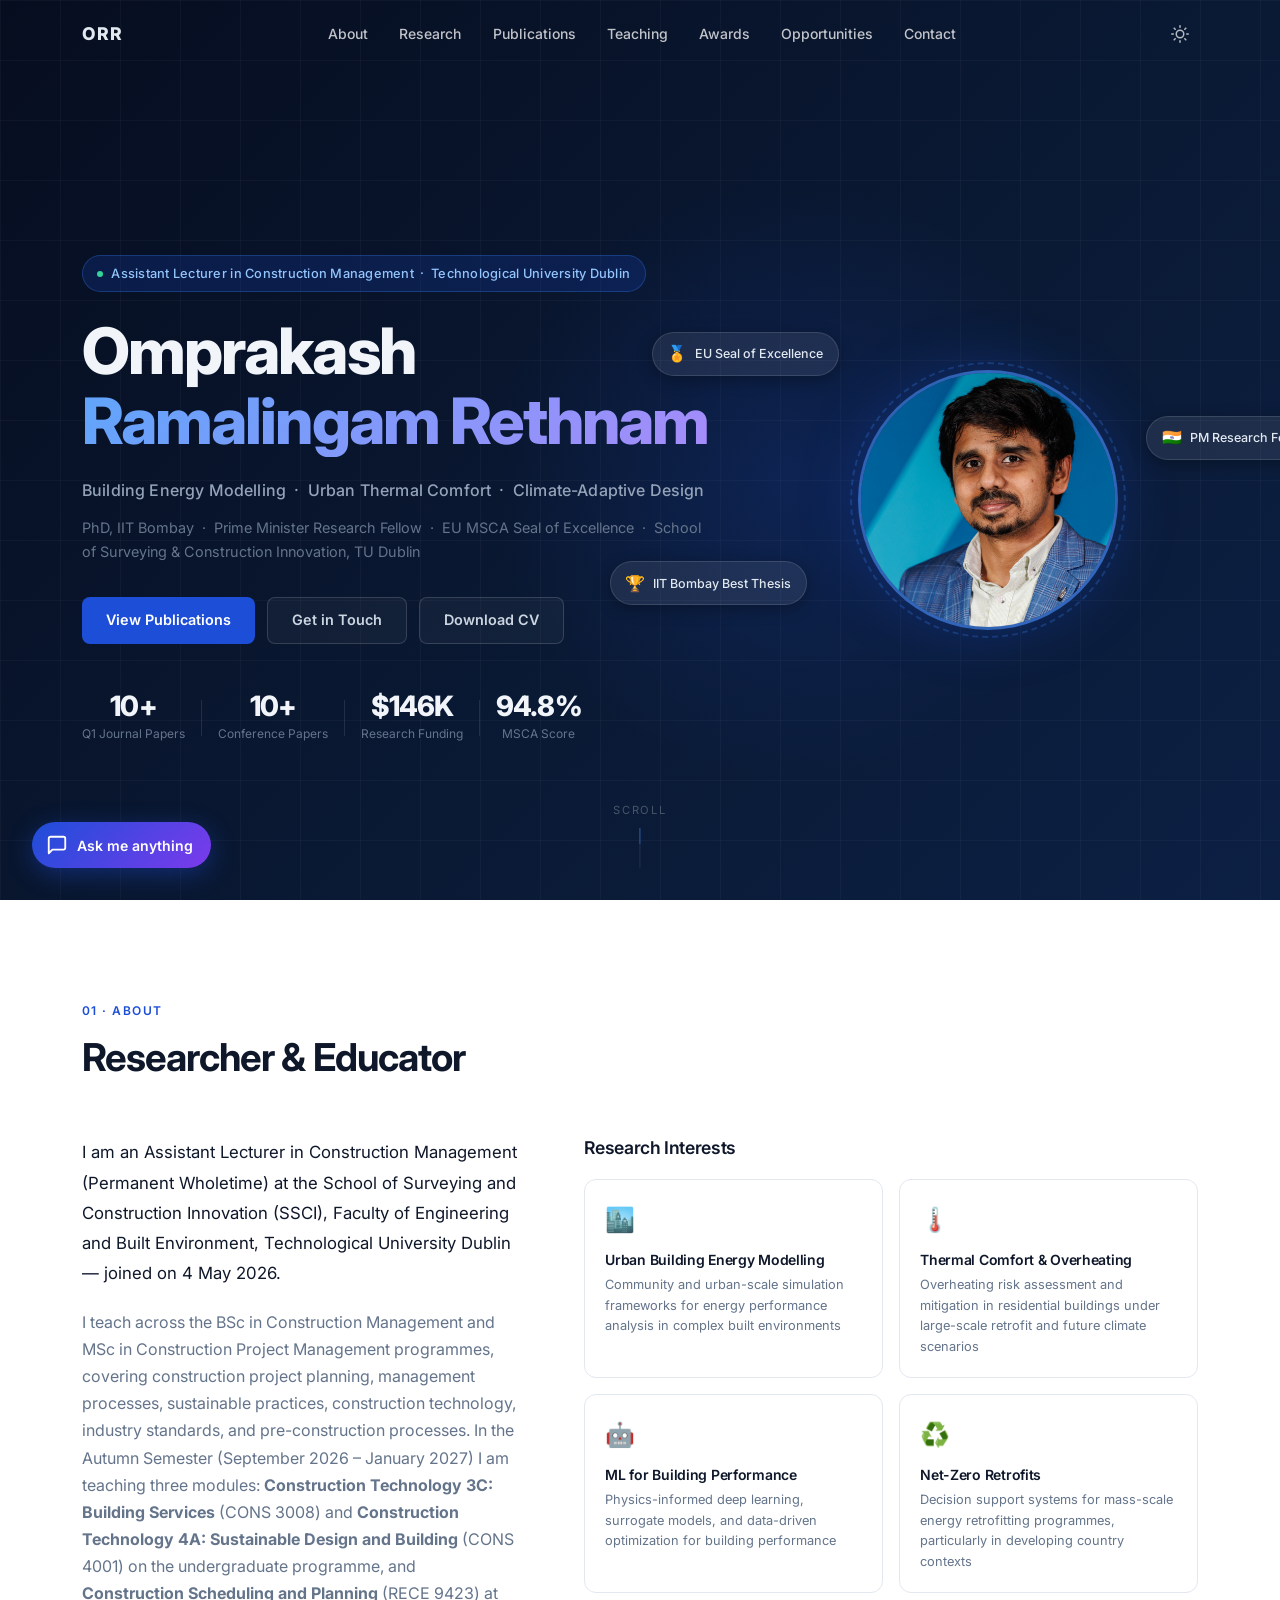
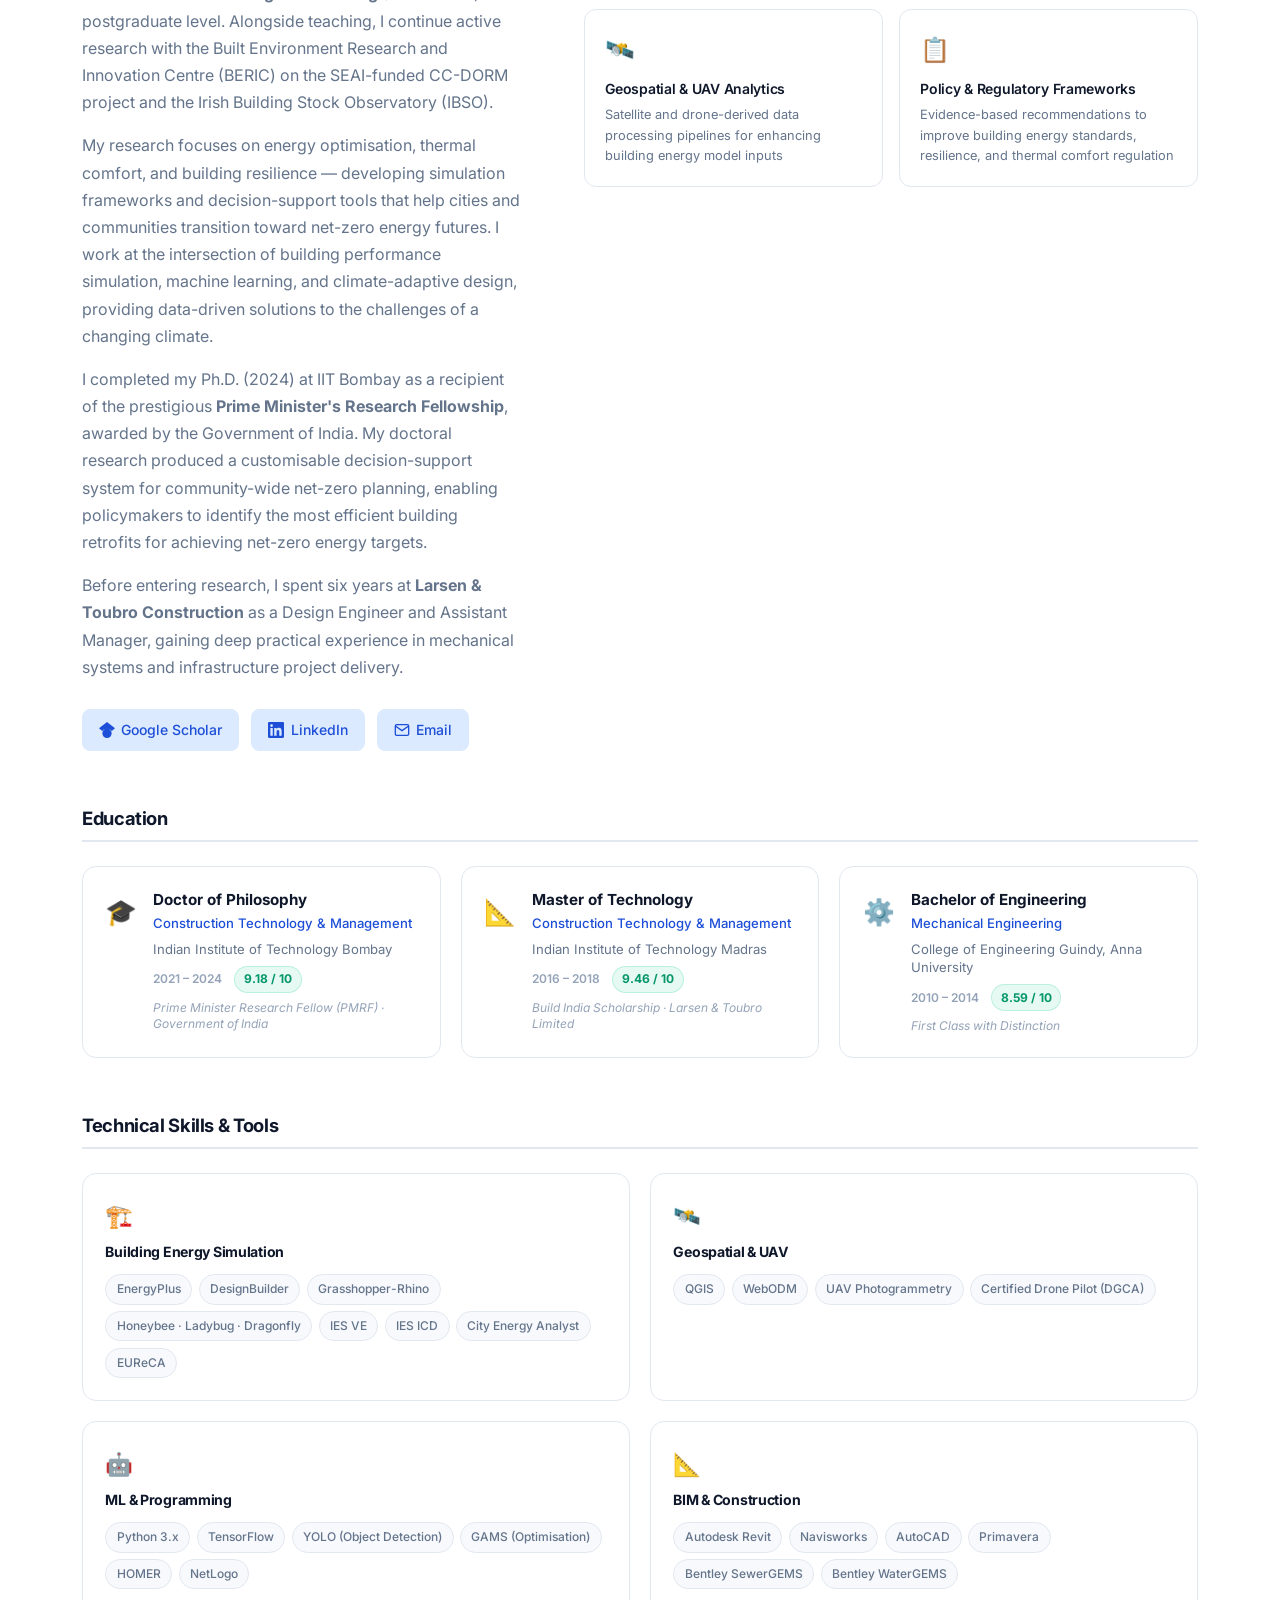
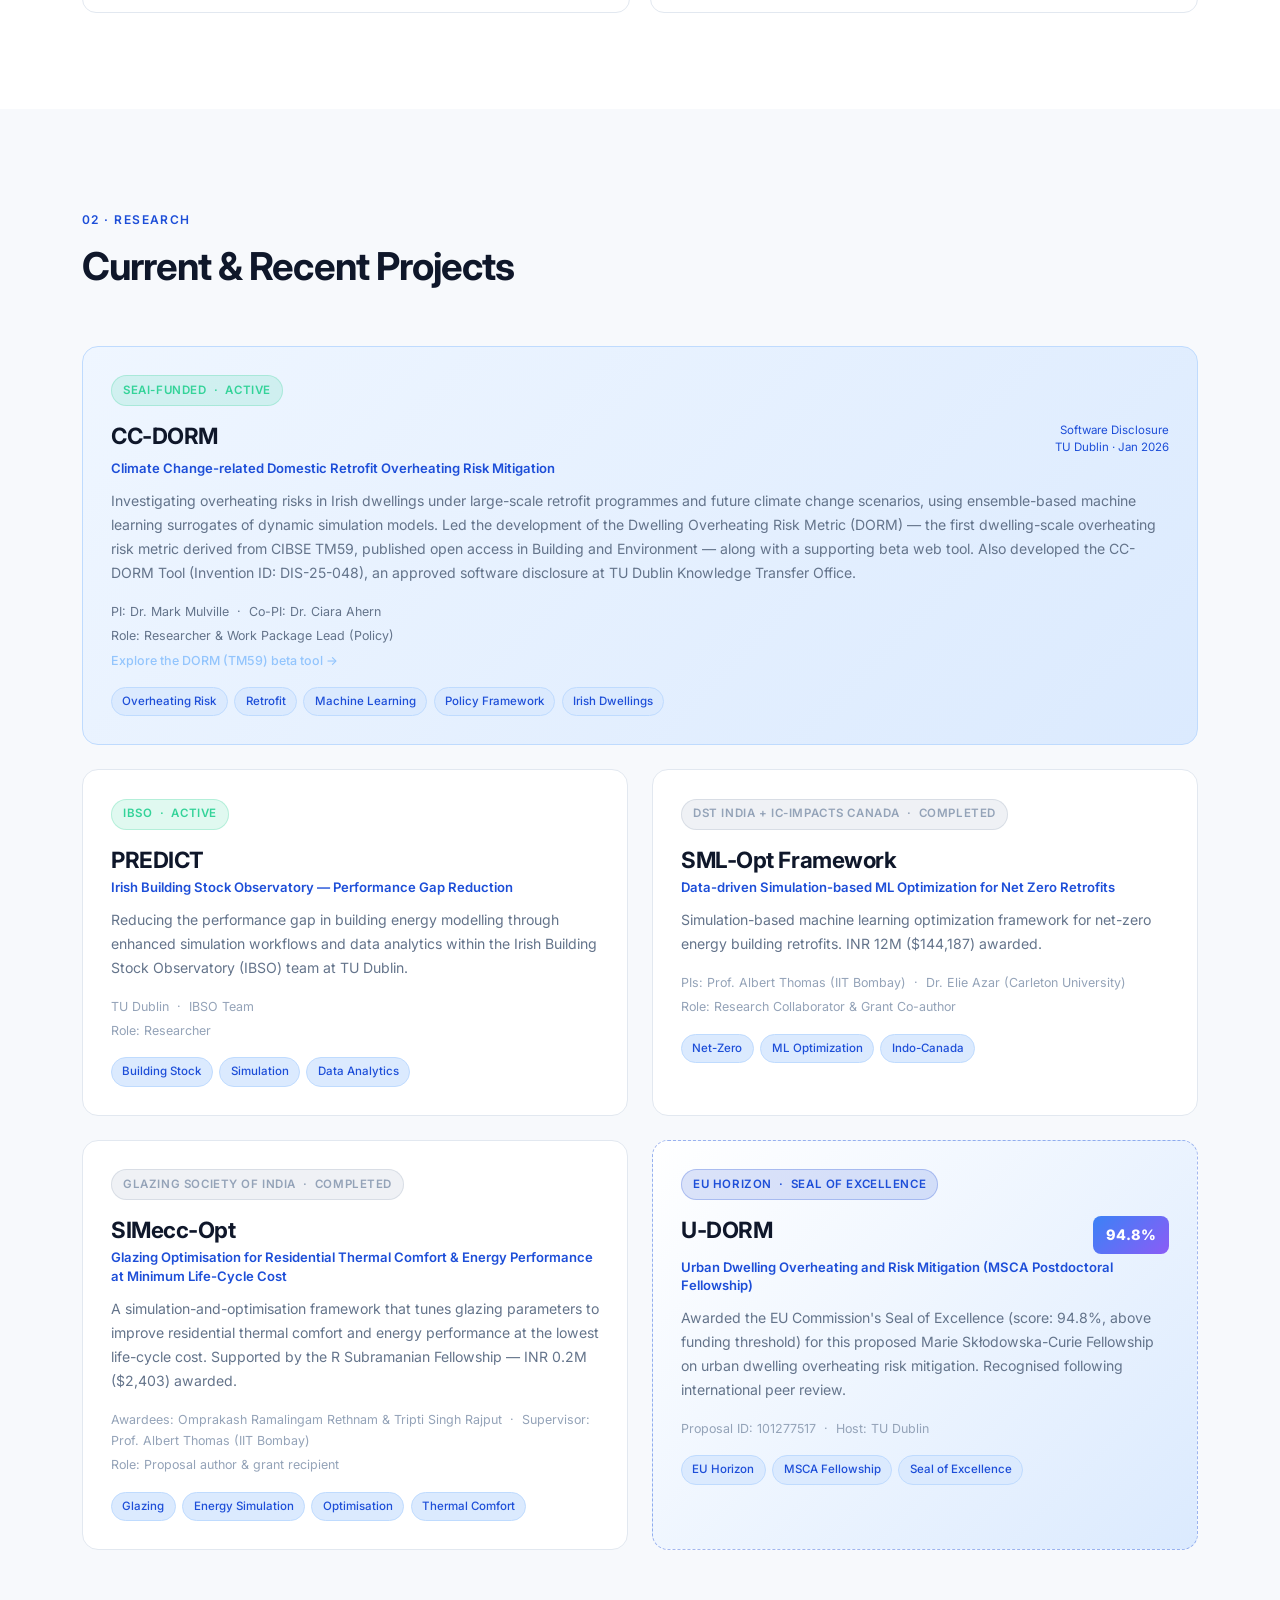
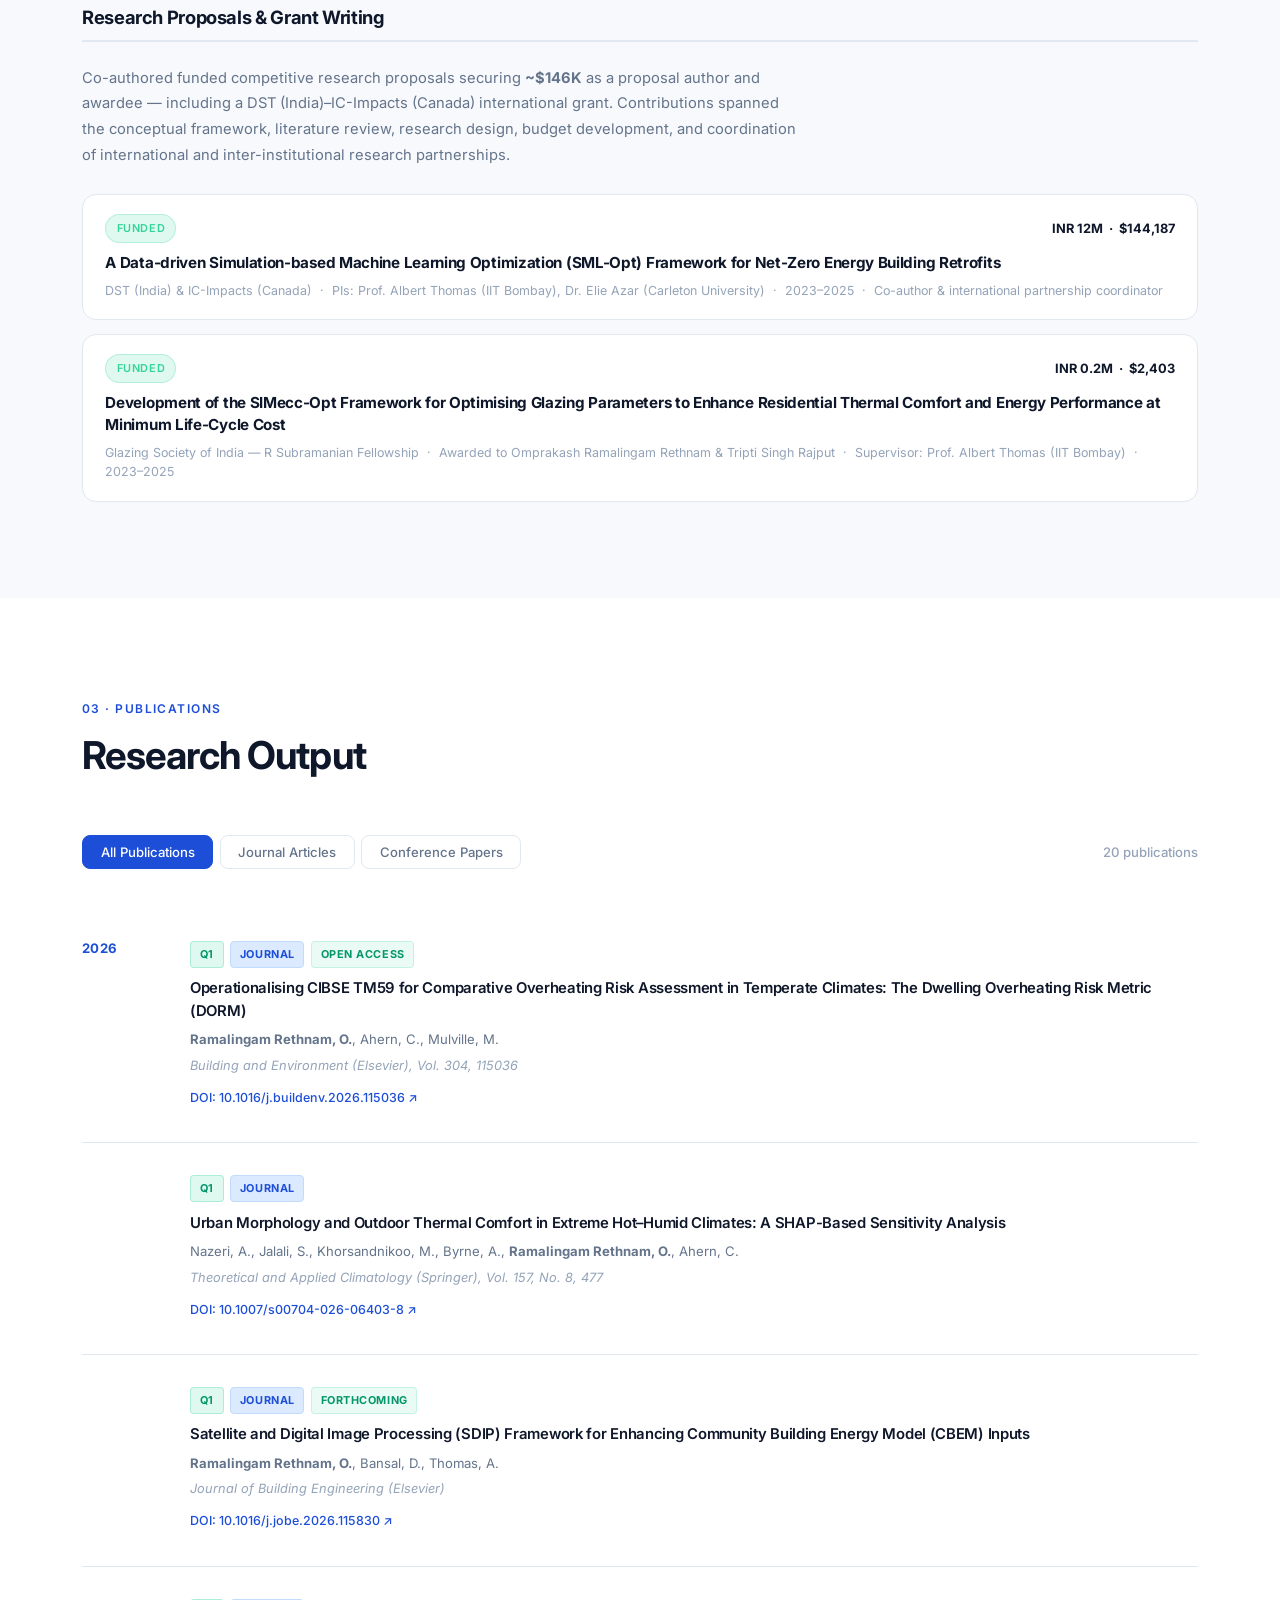
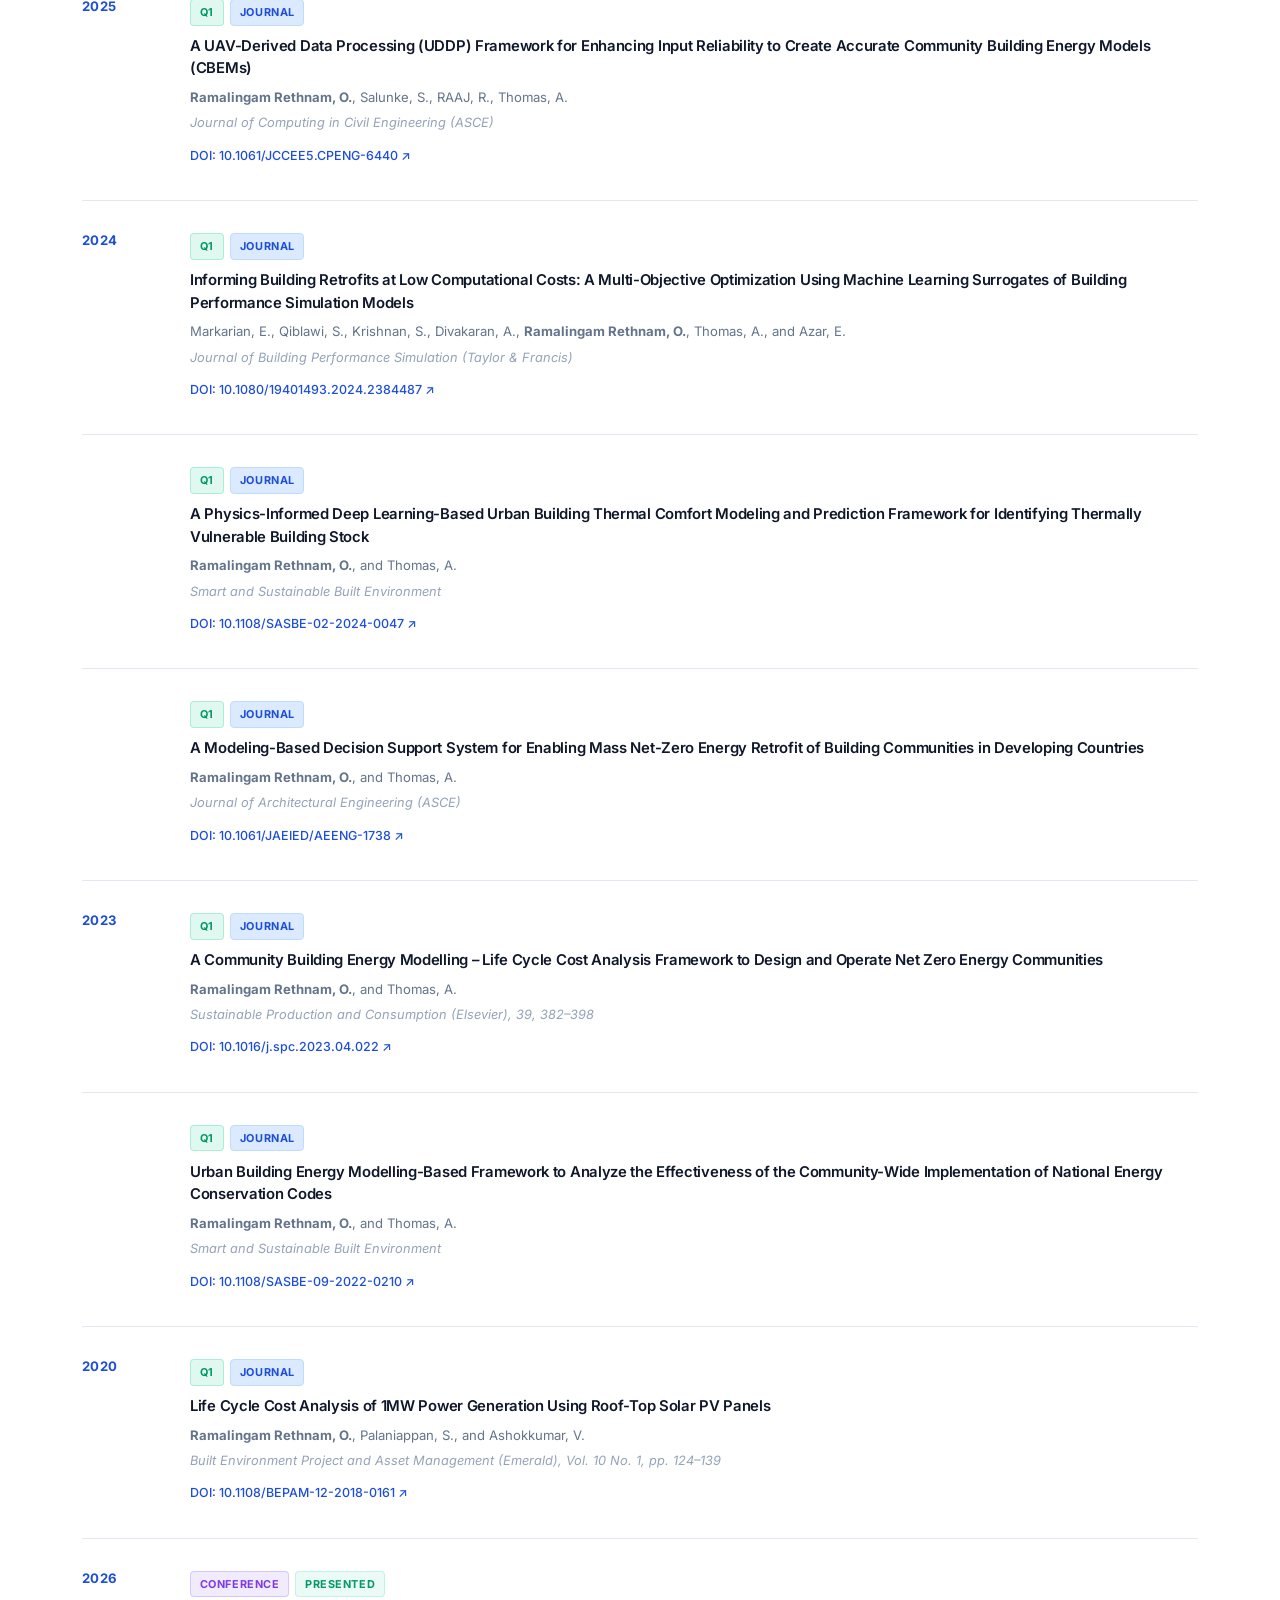
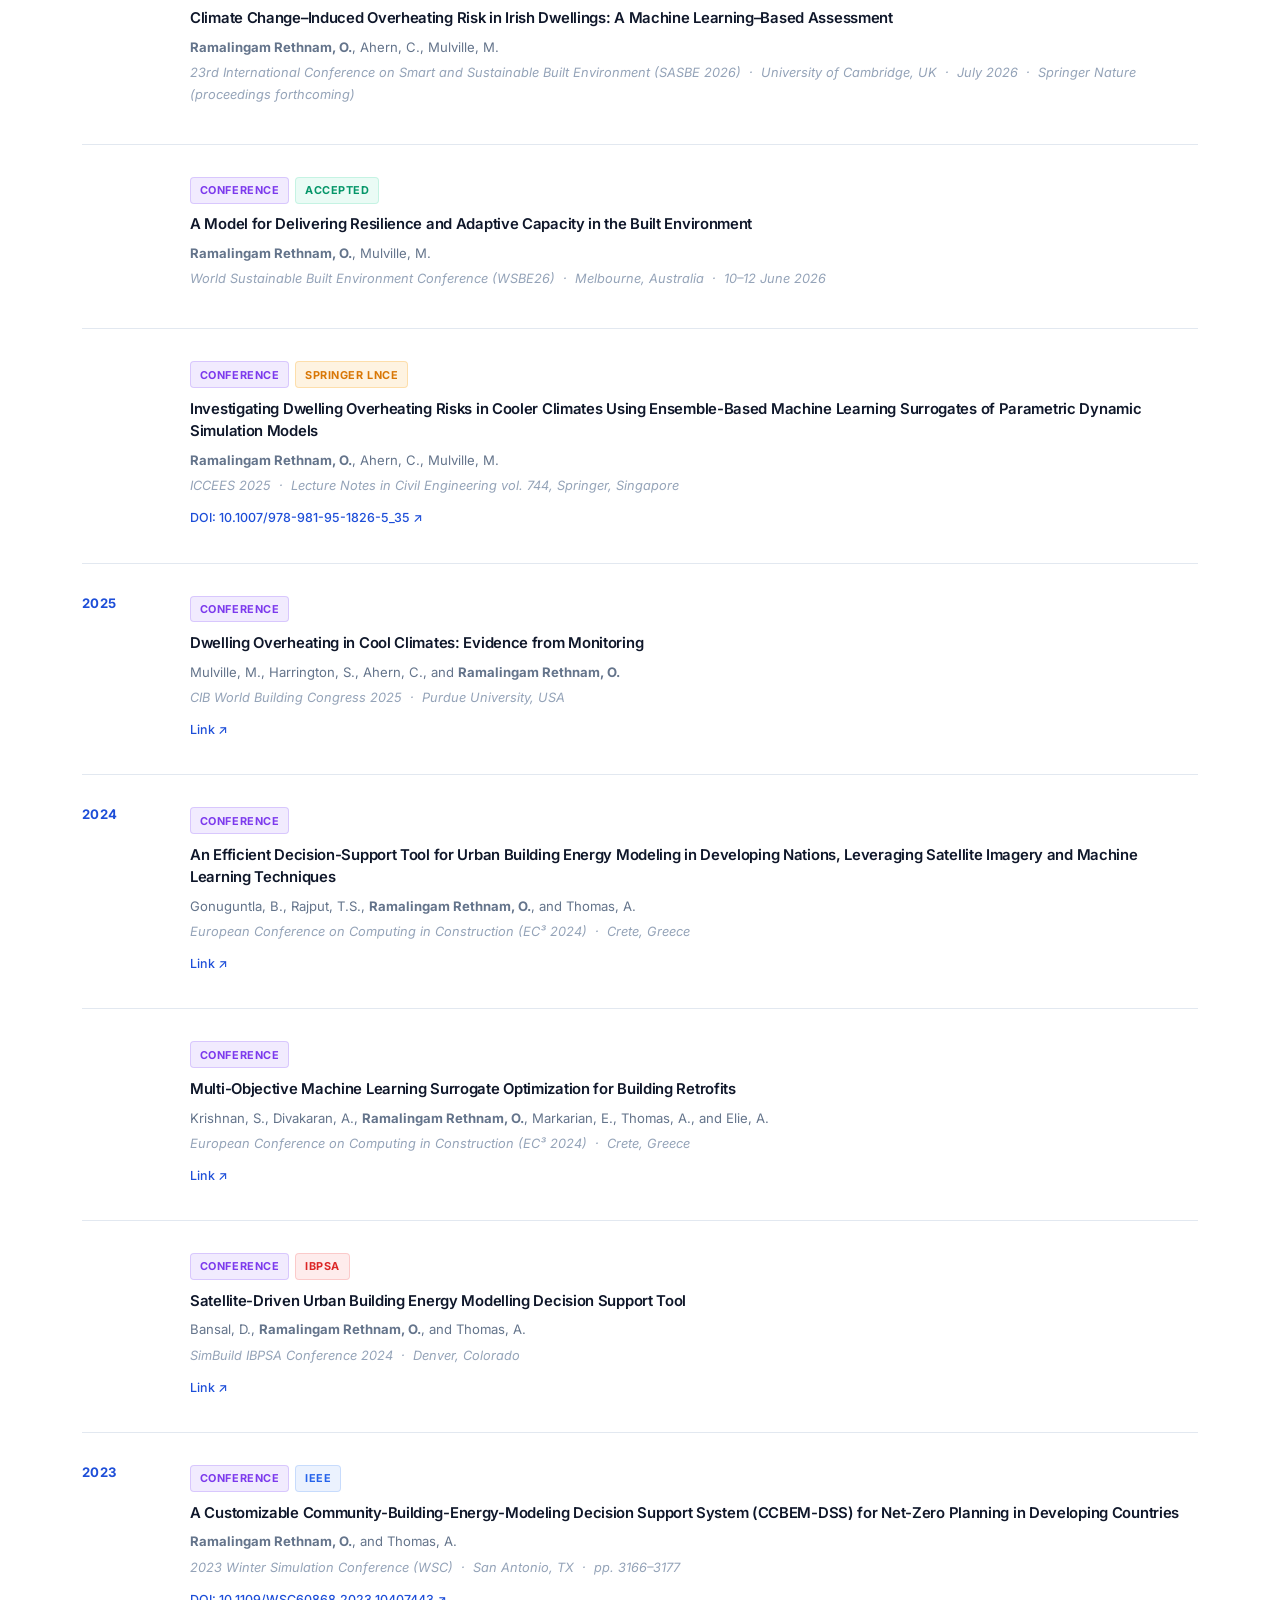
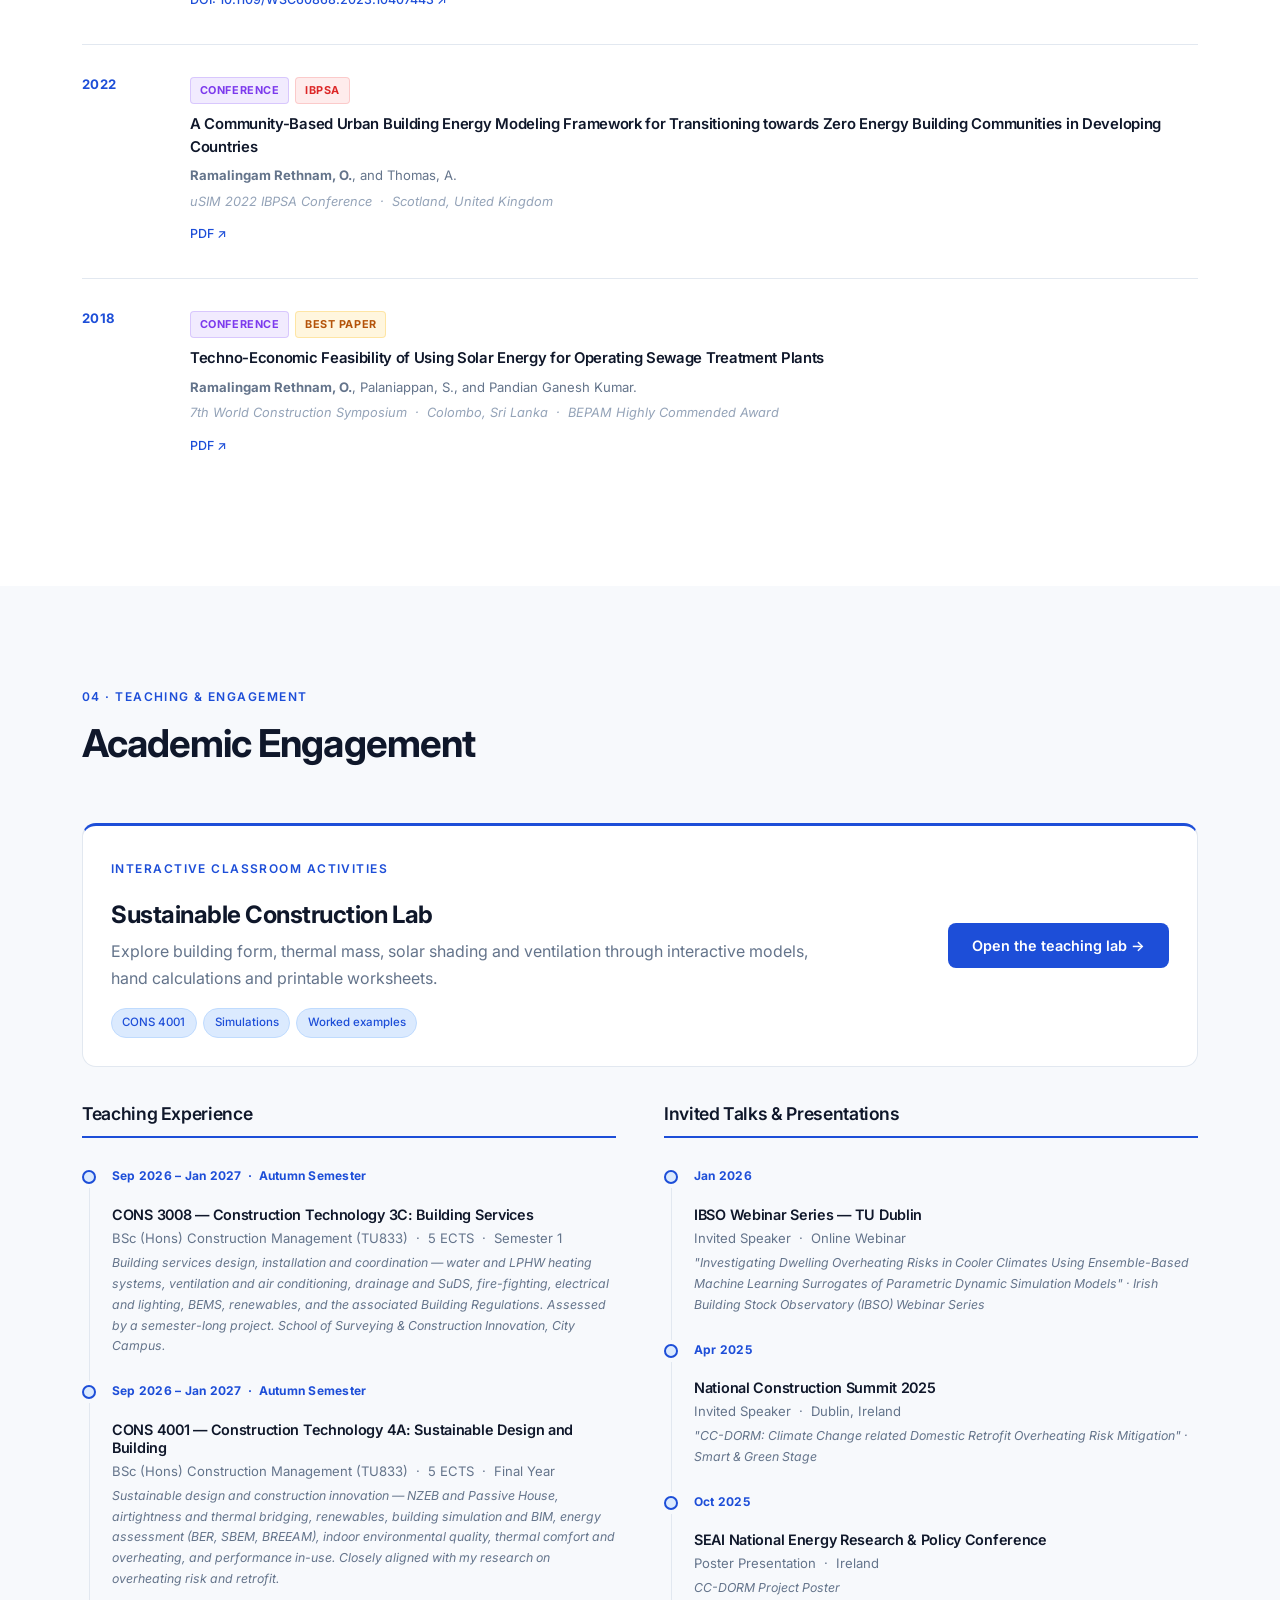
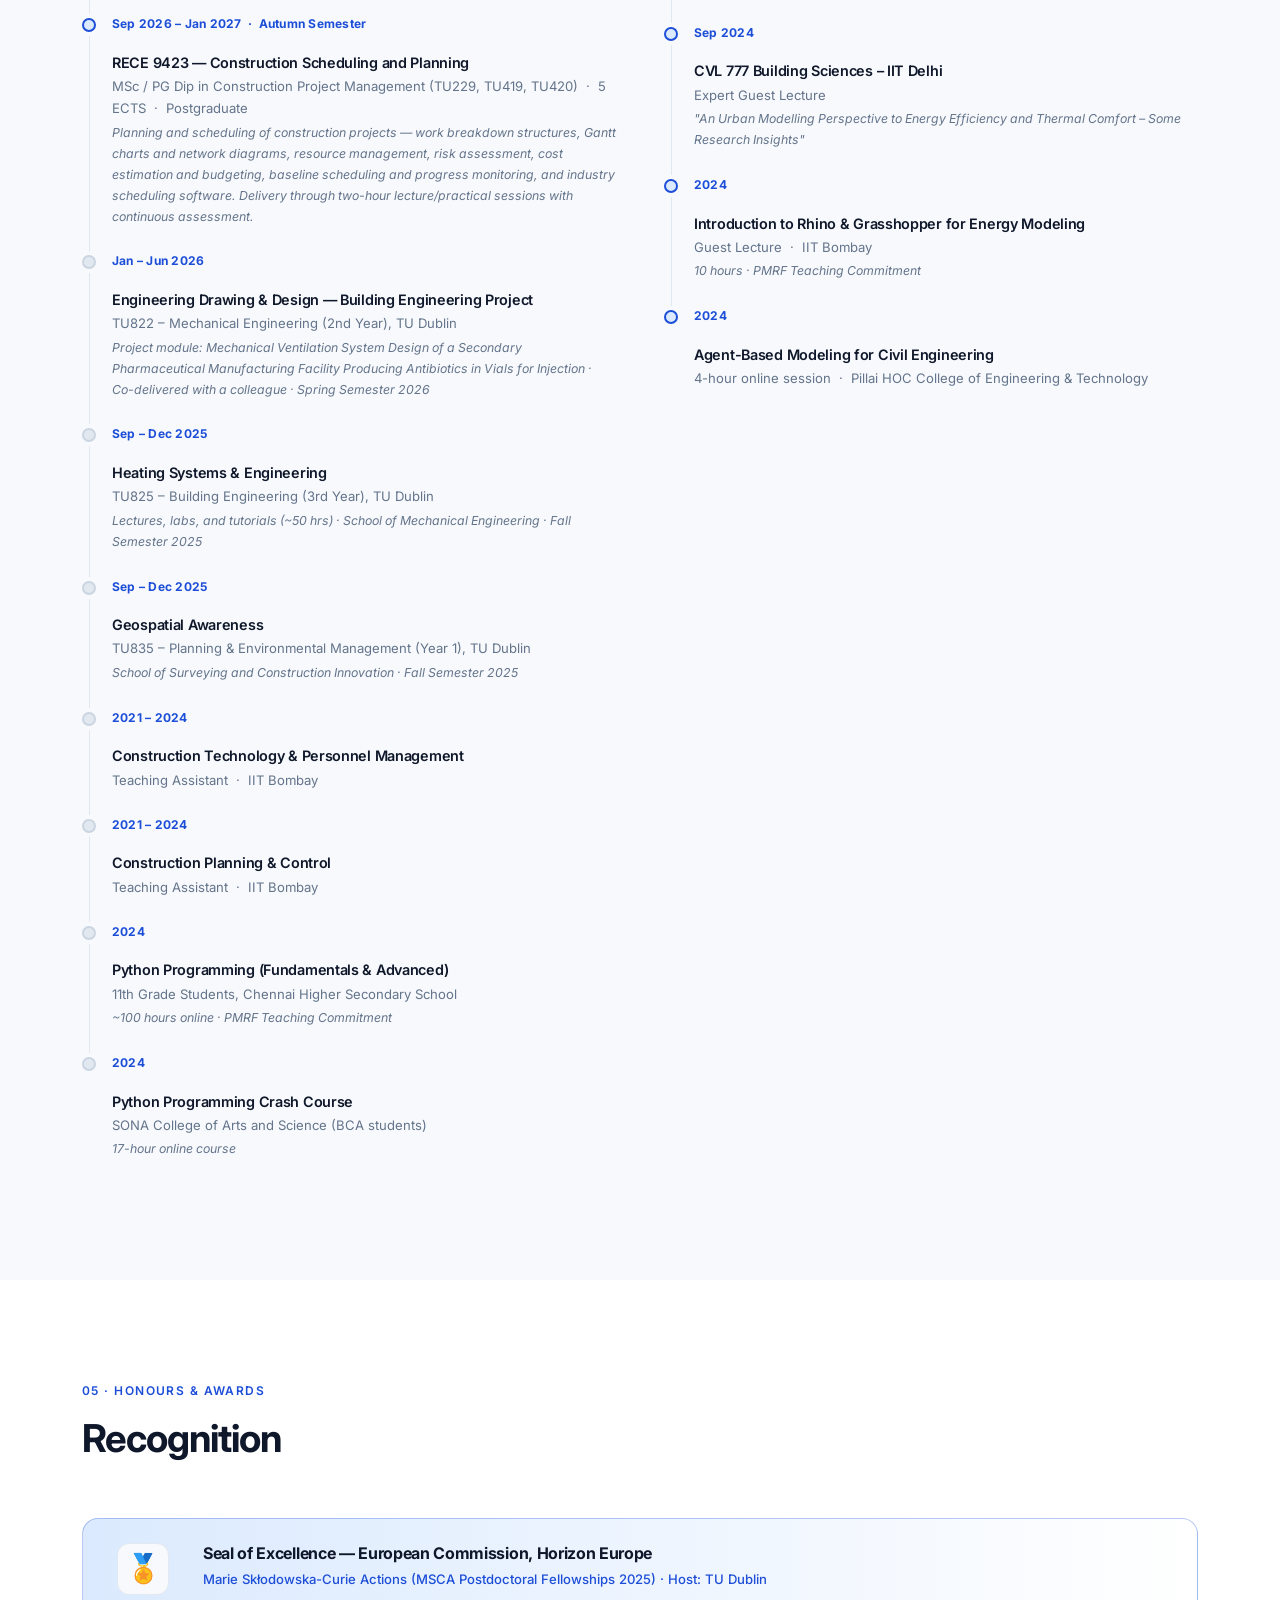
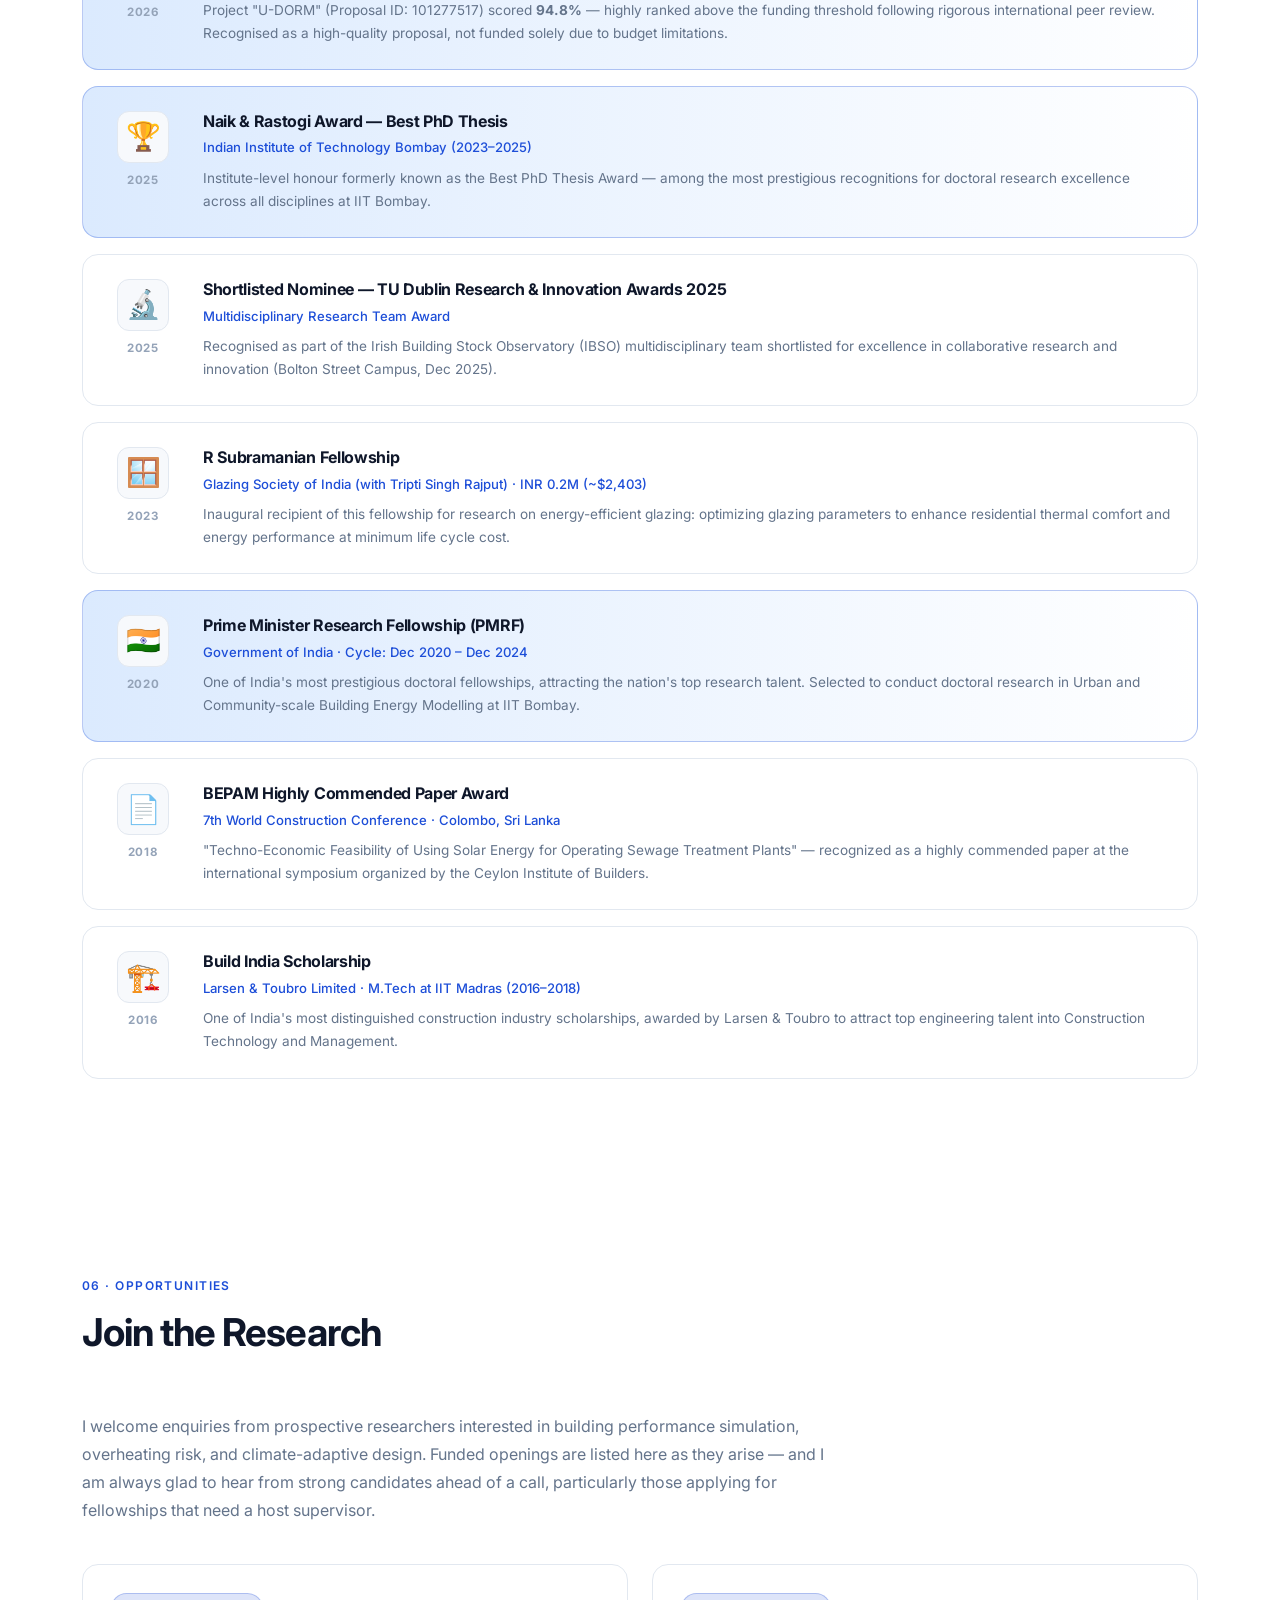
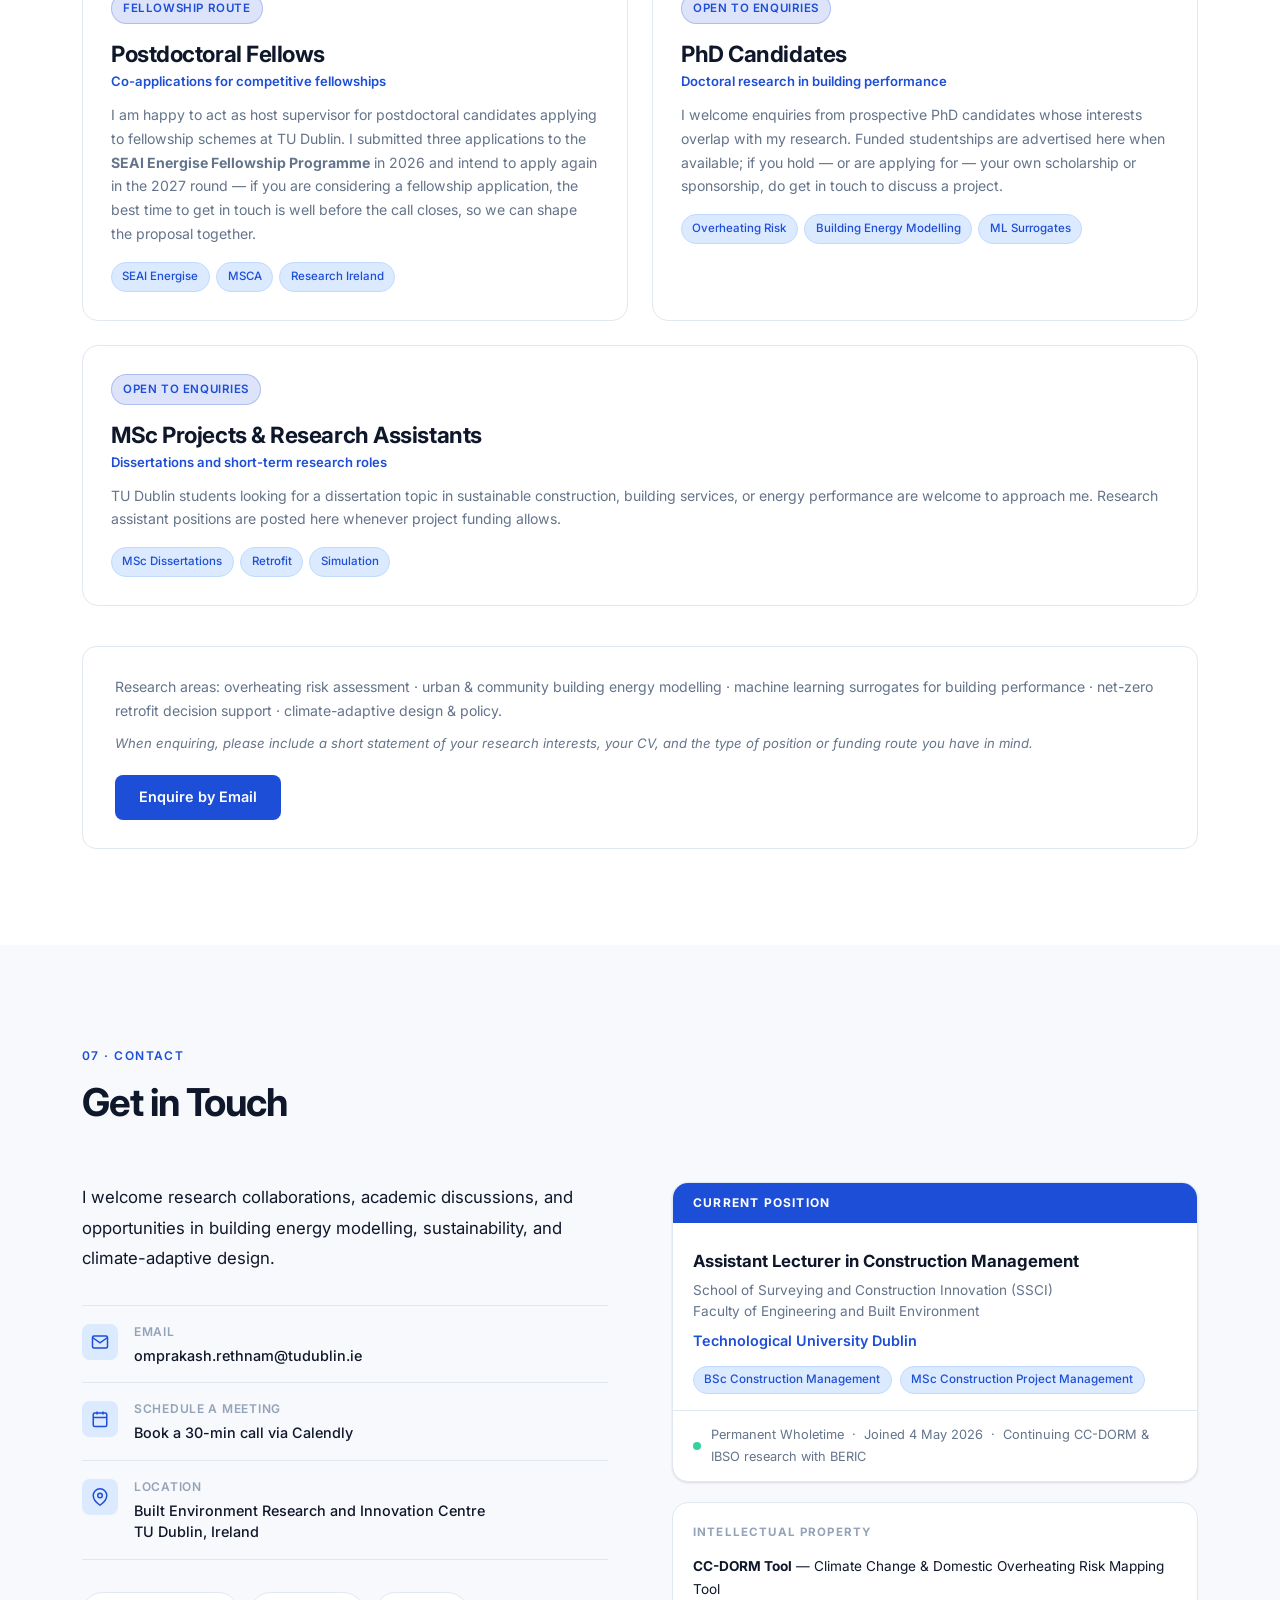
==== commit cc9f2d06: "Embed the DORM overheating predictor in the portfolio" ====
--- a/index.html
+++ b/index.html
@@ -1,709 +1,709 @@
-<!DOCTYPE html>
-<html lang="en" data-theme="light">
-<head>
-    <meta charset="UTF-8">
-    <meta name="viewport" content="width=device-width, initial-scale=1.0">
-    <title>Dr. Omprakash Ramalingam Rethnam | Assistant Lecturer in Construction Management | TU Dublin</title>
-    <meta name="description" content="Academic portfolio of Dr. Omprakash Ramalingam Rethnam, Assistant Lecturer in Construction Management at the School of Surveying and Construction Innovation, TU Dublin. Specialising in building energy modelling, urban thermal comfort, and climate-adaptive design.">
-    <meta property="og:title" content="Dr. Omprakash Ramalingam Rethnam | Assistant Lecturer | TU Dublin">
-    <meta property="og:description" content="Building Energy Modelling · Urban Thermal Comfort · Climate-Adaptive Design">
-    <meta property="og:type" content="website">
-    <link rel="preconnect" href="https://fonts.googleapis.com">
-    <link rel="preconnect" href="https://fonts.gstatic.com" crossorigin>
-    <link href="https://fonts.googleapis.com/css2?family=Inter:wght@300;400;500;600;700;800&display=swap" rel="stylesheet">
+<!DOCTYPE html>
+<html lang="en" data-theme="light">
+<head>
+    <meta charset="UTF-8">
+    <meta name="viewport" content="width=device-width, initial-scale=1.0">
+    <title>Dr. Omprakash Ramalingam Rethnam | Assistant Lecturer in Construction Management | TU Dublin</title>
+    <meta name="description" content="Academic portfolio of Dr. Omprakash Ramalingam Rethnam, Assistant Lecturer in Construction Management at the School of Surveying and Construction Innovation, TU Dublin. Specialising in building energy modelling, urban thermal comfort, and climate-adaptive design.">
+    <meta property="og:title" content="Dr. Omprakash Ramalingam Rethnam | Assistant Lecturer | TU Dublin">
+    <meta property="og:description" content="Building Energy Modelling · Urban Thermal Comfort · Climate-Adaptive Design">
+    <meta property="og:type" content="website">
+    <link rel="preconnect" href="https://fonts.googleapis.com">
+    <link rel="preconnect" href="https://fonts.gstatic.com" crossorigin>
+    <link href="https://fonts.googleapis.com/css2?family=Inter:wght@300;400;500;600;700;800&display=swap" rel="stylesheet">
     <link rel="stylesheet" href="css/style.css">
-    <link rel="stylesheet" href="css/teaching.css">
-</head>
-<body>
-
-    <!-- ===================== NAVIGATION ===================== -->
-    <nav class="navbar" id="navbar">
-        <div class="nav-container">
-            <a href="#home" class="nav-logo">ORR</a>
-            <div class="nav-links" id="navLinks">
-                <a href="#about" class="nav-link">About</a>
-                <a href="#research" class="nav-link">Research</a>
-                <a href="#publications" class="nav-link">Publications</a>
-                <a href="#teaching" class="nav-link">Teaching</a>
-                <a href="#awards" class="nav-link">Awards</a>
-                <a href="#opportunities" class="nav-link">Opportunities</a>
-                <a href="#contact" class="nav-link">Contact</a>
-            </div>
-            <div class="nav-actions">
-                <button class="theme-toggle" id="themeToggle" aria-label="Toggle dark mode">
-                    <svg class="icon-sun" xmlns="http://www.w3.org/2000/svg" width="18" height="18" viewBox="0 0 24 24" fill="none" stroke="currentColor" stroke-width="2" stroke-linecap="round" stroke-linejoin="round"><circle cx="12" cy="12" r="5"/><line x1="12" y1="1" x2="12" y2="3"/><line x1="12" y1="21" x2="12" y2="23"/><line x1="4.22" y1="4.22" x2="5.64" y2="5.64"/><line x1="18.36" y1="18.36" x2="19.78" y2="19.78"/><line x1="1" y1="12" x2="3" y2="12"/><line x1="21" y1="12" x2="23" y2="12"/><line x1="4.22" y1="19.78" x2="5.64" y2="18.36"/><line x1="18.36" y1="5.64" x2="19.78" y2="4.22"/></svg>
-                    <svg class="icon-moon" xmlns="http://www.w3.org/2000/svg" width="18" height="18" viewBox="0 0 24 24" fill="none" stroke="currentColor" stroke-width="2" stroke-linecap="round" stroke-linejoin="round"><path d="M21 12.79A9 9 0 1 1 11.21 3 7 7 0 0 0 21 12.79z"/></svg>
-                </button>
-                <button class="hamburger" id="hamburger" aria-label="Toggle menu">
-                    <span></span><span></span><span></span>
-                </button>
-            </div>
-        </div>
-    </nav>
-
-    <!-- ===================== HERO ===================== -->
-    <section class="hero" id="home">
-        <div class="hero-bg-grid"></div>
-        <div class="hero-glow"></div>
-        <div class="hero-container">
-            <div class="hero-content hero-content-anim">
-                <div class="hero-badge">
-                    <span class="badge-dot"></span>
-                    Assistant Lecturer in Construction Management &nbsp;·&nbsp; Technological University Dublin
-                </div>
-                <h1 class="hero-name">
-                    Omprakash
-                    <span class="name-accent">Ramalingam Rethnam</span>
-                </h1>
-                <p class="hero-tagline">Building Energy Modelling &nbsp;·&nbsp; Urban Thermal Comfort &nbsp;·&nbsp; Climate-Adaptive Design</p>
-                <p class="hero-bio">PhD, IIT Bombay &nbsp;·&nbsp; Prime Minister Research Fellow &nbsp;·&nbsp; EU MSCA Seal of Excellence &nbsp;·&nbsp; School of Surveying &amp; Construction Innovation, TU Dublin</p>
-                <div class="hero-actions">
-                    <a href="#publications" class="btn btn-primary">View Publications</a>
-                    <a href="#contact" class="btn btn-ghost">Get in Touch</a>
-                    <a href="assets/cv.pdf" class="btn btn-ghost" target="_blank" rel="noopener">Download CV</a>
-                </div>
-                <div class="hero-stats">
-                    <div class="stat-item">
-                        <span class="stat-number">10+</span>
-                        <span class="stat-label">Q1 Journal Papers</span>
-                    </div>
-                    <div class="stat-divider"></div>
-                    <div class="stat-item">
-                        <span class="stat-number">10+</span>
-                        <span class="stat-label">Conference Papers</span>
-                    </div>
-                    <div class="stat-divider"></div>
-                    <div class="stat-item">
-                        <span class="stat-number">$146K</span>
-                        <span class="stat-label">Research Funding</span>
-                    </div>
-                    <div class="stat-divider"></div>
-                    <div class="stat-item">
-                        <span class="stat-number">94.8%</span>
-                        <span class="stat-label">MSCA Score</span>
-                    </div>
-                </div>
-            </div>
-            <div class="hero-visual hero-visual-anim">
-                <div class="profile-frame">
-                    <div class="profile-photo" id="profilePhoto">
-                        <img src="assets/photo.jpg" alt="Omprakash Ramalingam Rethnam">
-                    </div>
-                    <div class="profile-ring"></div>
-                </div>
-                <div class="floating-badge fb-1">
-                    <span class="fb-icon">🏅</span>
-                    <span>EU Seal of Excellence</span>
-                </div>
-                <div class="floating-badge fb-2">
-                    <span class="fb-icon">🏆</span>
-                    <span>IIT Bombay Best Thesis</span>
-                </div>
-                <div class="floating-badge fb-3">
-                    <span class="fb-icon">🇮🇳</span>
-                    <span>PM Research Fellow</span>
-                </div>
-            </div>
-        </div>
-        <div class="hero-scroll">
-            <span>Scroll</span>
-            <div class="scroll-bar"><div class="scroll-progress"></div></div>
-        </div>
-    </section>
-
-    <!-- ===================== ABOUT ===================== -->
-    <section class="section" id="about">
-        <div class="container">
-            <div class="section-header" data-animate="fade-up">
-                <span class="section-tag">01 · About</span>
-                <h2 class="section-title">Researcher &amp; Educator</h2>
-            </div>
-            <div class="about-grid">
-                <div class="about-text" data-animate="fade-up">
-                    <p class="lead">I am an Assistant Lecturer in Construction Management (Permanent Wholetime) at the School of Surveying and Construction Innovation (SSCI), Faculty of Engineering and Built Environment, Technological University Dublin — joined on 4 May 2026.</p>
-                    <p>I teach across the BSc in Construction Management and MSc in Construction Project Management programmes, covering construction project planning, management processes, sustainable practices, construction technology, industry standards, and pre-construction processes. In the Autumn Semester (September 2026 – January 2027) I am teaching three modules: <strong>Construction Technology 3C: Building Services</strong> (CONS 3008) and <strong>Construction Technology 4A: Sustainable Design and Building</strong> (CONS 4001) on the undergraduate programme, and <strong>Construction Scheduling and Planning</strong> (RECE 9423) at postgraduate level. Alongside teaching, I continue active research with the Built Environment Research and Innovation Centre (BERIC) on the SEAI-funded CC-DORM project and the Irish Building Stock Observatory (IBSO).</p>
-                    <p>My research focuses on energy optimisation, thermal comfort, and building resilience — developing simulation frameworks and decision-support tools that help cities and communities transition toward net-zero energy futures. I work at the intersection of building performance simulation, machine learning, and climate-adaptive design, providing data-driven solutions to the challenges of a changing climate.</p>
-                    <p>I completed my Ph.D. (2024) at IIT Bombay as a recipient of the prestigious <strong>Prime Minister's Research Fellowship</strong>, awarded by the Government of India. My doctoral research produced a customisable decision-support system for community-wide net-zero planning, enabling policymakers to identify the most efficient building retrofits for achieving net-zero energy targets.</p>
-                    <p>Before entering research, I spent six years at <strong>Larsen &amp; Toubro Construction</strong> as a Design Engineer and Assistant Manager, gaining deep practical experience in mechanical systems and infrastructure project delivery.</p>
-                    <div class="about-links">
-                        <a href="https://scholar.google.com/citations?user=IfaK8TwAAAAJ&hl=en" target="_blank" rel="noopener" class="icon-link">
-                            <svg xmlns="http://www.w3.org/2000/svg" width="16" height="16" viewBox="0 0 24 24" fill="currentColor"><path d="M12 24a7 7 0 1 1 0-14 7 7 0 0 1 0 14zm0-24L0 9.5l4.838 3.94A8 8 0 0 1 12 10a8 8 0 0 1 7.162 3.44L24 9.5 12 0z"/></svg>
-                            Google Scholar
-                        </a>
-                        <a href="https://www.linkedin.com/in/omprakashrethnam/" target="_blank" rel="noopener" class="icon-link">
-                            <svg xmlns="http://www.w3.org/2000/svg" width="16" height="16" viewBox="0 0 24 24" fill="currentColor"><path d="M20.447 20.452h-3.554v-5.569c0-1.328-.027-3.037-1.852-3.037-1.853 0-2.136 1.445-2.136 2.939v5.667H9.351V9h3.414v1.561h.046c.477-.9 1.637-1.85 3.37-1.85 3.601 0 4.267 2.37 4.267 5.455v6.286zM5.337 7.433a2.062 2.062 0 0 1-2.063-2.065 2.064 2.064 0 1 1 2.063 2.065zm1.782 13.019H3.555V9h3.564v11.452zM22.225 0H1.771C.792 0 0 .774 0 1.729v20.542C0 23.227.792 24 1.771 24h20.451C23.2 24 24 23.227 24 22.271V1.729C24 .774 23.2 0 22.222 0h.003z"/></svg>
-                            LinkedIn
-                        </a>
-                        <a href="mailto:omprakash.rethnam@tudublin.ie" class="icon-link">
-                            <svg xmlns="http://www.w3.org/2000/svg" width="16" height="16" viewBox="0 0 24 24" fill="none" stroke="currentColor" stroke-width="2"><path d="M4 4h16c1.1 0 2 .9 2 2v12c0 1.1-.9 2-2 2H4c-1.1 0-2-.9-2-2V6c0-1.1.9-2 2-2z"/><polyline points="22,6 12,13 2,6"/></svg>
-                            Email
-                        </a>
-                    </div>
-                </div>
-                <div class="interests-panel" data-animate="fade-up" style="--delay:0.15s">
-                    <h3 class="panel-title">Research Interests</h3>
-                    <div class="interests-grid">
-                        <div class="interest-card">
-                            <div class="ic-icon">🏙️</div>
-                            <h4>Urban Building Energy Modelling</h4>
-                            <p>Community and urban-scale simulation frameworks for energy performance analysis in complex built environments</p>
-                        </div>
-                        <div class="interest-card">
-                            <div class="ic-icon">🌡️</div>
-                            <h4>Thermal Comfort &amp; Overheating</h4>
-                            <p>Overheating risk assessment and mitigation in residential buildings under large-scale retrofit and future climate scenarios</p>
-                        </div>
-                        <div class="interest-card">
-                            <div class="ic-icon">🤖</div>
-                            <h4>ML for Building Performance</h4>
-                            <p>Physics-informed deep learning, surrogate models, and data-driven optimization for building performance</p>
-                        </div>
-                        <div class="interest-card">
-                            <div class="ic-icon">♻️</div>
-                            <h4>Net-Zero Retrofits</h4>
-                            <p>Decision support systems for mass-scale energy retrofitting programmes, particularly in developing country contexts</p>
-                        </div>
-                        <div class="interest-card">
-                            <div class="ic-icon">🛰️</div>
-                            <h4>Geospatial &amp; UAV Analytics</h4>
-                            <p>Satellite and drone-derived data processing pipelines for enhancing building energy model inputs</p>
-                        </div>
-                        <div class="interest-card">
-                            <div class="ic-icon">📋</div>
-                            <h4>Policy &amp; Regulatory Frameworks</h4>
-                            <p>Evidence-based recommendations to improve building energy standards, resilience, and thermal comfort regulation</p>
-                        </div>
-                    </div>
-                </div>
-            </div>
-
-            <!-- Education -->
-            <div class="edu-block" data-animate="fade-up">
-                <h3 class="block-title">Education</h3>
-                <div class="edu-grid">
-                    <div class="edu-card">
-                        <div class="edu-icon">🎓</div>
-                        <div class="edu-detail">
-                            <div class="edu-degree">Doctor of Philosophy</div>
-                            <div class="edu-field">Construction Technology &amp; Management</div>
-                            <div class="edu-inst">Indian Institute of Technology Bombay</div>
-                            <div class="edu-meta">
-                                <span class="edu-year">2021 – 2024</span>
-                                <span class="edu-grade">9.18 / 10</span>
-                            </div>
-                            <div class="edu-note">Prime Minister Research Fellow (PMRF) · Government of India</div>
-                        </div>
-                    </div>
-                    <div class="edu-card">
-                        <div class="edu-icon">📐</div>
-                        <div class="edu-detail">
-                            <div class="edu-degree">Master of Technology</div>
-                            <div class="edu-field">Construction Technology &amp; Management</div>
-                            <div class="edu-inst">Indian Institute of Technology Madras</div>
-                            <div class="edu-meta">
-                                <span class="edu-year">2016 – 2018</span>
-                                <span class="edu-grade">9.46 / 10</span>
-                            </div>
-                            <div class="edu-note">Build India Scholarship · Larsen &amp; Toubro Limited</div>
-                        </div>
-                    </div>
-                    <div class="edu-card">
-                        <div class="edu-icon">⚙️</div>
-                        <div class="edu-detail">
-                            <div class="edu-degree">Bachelor of Engineering</div>
-                            <div class="edu-field">Mechanical Engineering</div>
-                            <div class="edu-inst">College of Engineering Guindy, Anna University</div>
-                            <div class="edu-meta">
-                                <span class="edu-year">2010 – 2014</span>
-                                <span class="edu-grade">8.59 / 10</span>
-                            </div>
-                            <div class="edu-note">First Class with Distinction</div>
-                        </div>
-                    </div>
-                </div>
-            </div>
-
-            <!-- Technical Skills -->
-            <div class="skills-block" data-animate="fade-up">
-                <h3 class="block-title">Technical Skills &amp; Tools</h3>
-                <div class="skills-grid">
-                    <div class="skill-category">
-                        <div class="skill-cat-icon">🏗️</div>
-                        <h4>Building Energy Simulation</h4>
-                        <div class="skill-pills">
-                            <span>EnergyPlus</span><span>DesignBuilder</span><span>Grasshopper-Rhino</span>
-                            <span>Honeybee · Ladybug · Dragonfly</span><span>IES VE</span>
-                            <span>IES ICD</span><span>City Energy Analyst</span><span>EUReCA</span>
-                        </div>
-                    </div>
-                    <div class="skill-category">
-                        <div class="skill-cat-icon">🛰️</div>
-                        <h4>Geospatial &amp; UAV</h4>
-                        <div class="skill-pills">
-                            <span>QGIS</span><span>WebODM</span>
-                            <span>UAV Photogrammetry</span>
-                            <span>Certified Drone Pilot (DGCA)</span>
-                        </div>
-                    </div>
-                    <div class="skill-category">
-                        <div class="skill-cat-icon">🤖</div>
-                        <h4>ML &amp; Programming</h4>
-                        <div class="skill-pills">
-                            <span>Python 3.x</span><span>TensorFlow</span>
-                            <span>YOLO (Object Detection)</span>
-                            <span>GAMS (Optimisation)</span>
-                            <span>HOMER</span><span>NetLogo</span>
-                        </div>
-                    </div>
-                    <div class="skill-category">
-                        <div class="skill-cat-icon">📐</div>
-                        <h4>BIM &amp; Construction</h4>
-                        <div class="skill-pills">
-                            <span>Autodesk Revit</span><span>Navisworks</span>
-                            <span>AutoCAD</span><span>Primavera</span>
-                            <span>Bentley SewerGEMS</span><span>Bentley WaterGEMS</span>
-                        </div>
-                    </div>
-                </div>
-            </div>
-
-        </div>
-    </section>
-
-    <!-- ===================== RESEARCH ===================== -->
-    <section class="section section-alt" id="research">
-        <div class="container">
-            <div class="section-header" data-animate="fade-up">
-                <span class="section-tag">02 · Research</span>
-                <h2 class="section-title">Current &amp; Recent Projects</h2>
-            </div>
-            <div class="projects-grid">
-                <div class="project-card project-featured" data-animate="fade-up">
-                    <div class="project-status status-active">SEAI-Funded &nbsp;·&nbsp; Active</div>
-                    <div class="project-header">
-                        <h3>CC-DORM</h3>
-                        <div class="project-disclosure">Software Disclosure<br>TU Dublin · Jan 2026</div>
-                    </div>
-                    <p class="project-fullname">Climate Change-related Domestic Retrofit Overheating Risk Mitigation</p>
-                    <p class="project-desc">Investigating overheating risks in Irish dwellings under large-scale retrofit programmes and future climate change scenarios, using ensemble-based machine learning surrogates of dynamic simulation models. Led the development of the Dwelling Overheating Risk Metric (DORM) — the first dwelling-scale overheating risk metric derived from CIBSE TM59, published open access in Building and Environment — along with a supporting beta web tool. Also developed the CC-DORM Tool (Invention ID: DIS-25-048), an approved software disclosure at TU Dublin Knowledge Transfer Office.</p>
-                    <div class="project-info">
-                        <span>PI: Dr. Mark Mulville &nbsp;·&nbsp; Co-PI: Dr. Ciara Ahern</span>
-                        <span>Role: Researcher &amp; Work Package Lead (Policy)</span>
-                        <span><a href="https://huggingface.co/spaces/omprakashrr/ma1-dorm-tm59" target="_blank" rel="noopener" class="pub-link">Try the DORM (TM59) beta tool ↗</a></span>
-                    </div>
-                    <div class="project-chips">
-                        <span class="chip">Overheating Risk</span>
-                        <span class="chip">Retrofit</span>
-                        <span class="chip">Machine Learning</span>
-                        <span class="chip">Policy Framework</span>
-                        <span class="chip">Irish Dwellings</span>
-                    </div>
-                </div>
-
-                <div class="project-card" data-animate="fade-up" style="--delay:0.1s">
-                    <div class="project-status status-active">IBSO &nbsp;·&nbsp; Active</div>
-                    <h3>PREDICT</h3>
-                    <p class="project-fullname">Irish Building Stock Observatory — Performance Gap Reduction</p>
-                    <p class="project-desc">Reducing the performance gap in building energy modelling through enhanced simulation workflows and data analytics within the Irish Building Stock Observatory (IBSO) team at TU Dublin.</p>
-                    <div class="project-info">
-                        <span>TU Dublin &nbsp;·&nbsp; IBSO Team</span>
-                        <span>Role: Researcher</span>
-                    </div>
-                    <div class="project-chips">
-                        <span class="chip">Building Stock</span>
-                        <span class="chip">Simulation</span>
-                        <span class="chip">Data Analytics</span>
-                    </div>
-                </div>
-
-                <div class="project-card" data-animate="fade-up" style="--delay:0.2s">
-                    <div class="project-status status-complete">DST India + IC-Impacts Canada &nbsp;·&nbsp; Completed</div>
-                    <h3>SML-Opt Framework</h3>
-                    <p class="project-fullname">Data-driven Simulation-based ML Optimization for Net Zero Retrofits</p>
-                    <p class="project-desc">Simulation-based machine learning optimization framework for net-zero energy building retrofits. INR 12M ($144,187) awarded.</p>
-                    <div class="project-info">
-                        <span>PIs: Prof. Albert Thomas (IIT Bombay) &nbsp;·&nbsp; Dr. Elie Azar (Carleton University)</span>
-                        <span>Role: Research Collaborator &amp; Grant Co-author</span>
-                    </div>
-                    <div class="project-chips">
-                        <span class="chip">Net-Zero</span>
-                        <span class="chip">ML Optimization</span>
-                        <span class="chip">Indo-Canada</span>
-                    </div>
-                </div>
-
-                <div class="project-card" data-animate="fade-up" style="--delay:0.3s">
-                    <div class="project-status status-complete">Glazing Society of India &nbsp;·&nbsp; Completed</div>
-                    <h3>SIMecc-Opt</h3>
-                    <p class="project-fullname">Glazing Optimisation for Residential Thermal Comfort &amp; Energy Performance at Minimum Life-Cycle Cost</p>
-                    <p class="project-desc">A simulation-and-optimisation framework that tunes glazing parameters to improve residential thermal comfort and energy performance at the lowest life-cycle cost. Supported by the R Subramanian Fellowship — INR 0.2M ($2,403) awarded.</p>
-                    <div class="project-info">
-                        <span>Awardees: Omprakash Ramalingam Rethnam &amp; Tripti Singh Rajput &nbsp;·&nbsp; Supervisor: Prof. Albert Thomas (IIT Bombay)</span>
-                        <span>Role: Proposal author &amp; grant recipient</span>
-                    </div>
-                    <div class="project-chips">
-                        <span class="chip">Glazing</span>
-                        <span class="chip">Energy Simulation</span>
-                        <span class="chip">Optimisation</span>
-                        <span class="chip">Thermal Comfort</span>
-                    </div>
-                </div>
-
-                <div class="project-card project-proposed" data-animate="fade-up" style="--delay:0.4s">
-                    <div class="project-status status-proposed">EU Horizon &nbsp;·&nbsp; Seal of Excellence</div>
-                    <div class="project-header">
-                        <h3>U-DORM</h3>
-                        <div class="project-score">94.8%</div>
-                    </div>
-                    <p class="project-fullname">Urban Dwelling Overheating and Risk Mitigation (MSCA Postdoctoral Fellowship)</p>
-                    <p class="project-desc">Awarded the EU Commission's Seal of Excellence (score: 94.8%, above funding threshold) for this proposed Marie Skłodowska-Curie Fellowship on urban dwelling overheating risk mitigation. Recognised following international peer review.</p>
-                    <div class="project-info">
-                        <span>Proposal ID: 101277517 &nbsp;·&nbsp; Host: TU Dublin</span>
-                    </div>
-                    <div class="project-chips">
-                        <span class="chip">EU Horizon</span>
-                        <span class="chip">MSCA Fellowship</span>
-                        <span class="chip">Seal of Excellence</span>
-                    </div>
-                </div>
-            </div>
-
-            <!-- Research Proposals & Grant Writing -->
-            <div class="proposals-block" data-animate="fade-up">
-                <h3 class="block-title">Research Proposals &amp; Grant Writing</h3>
-                <p class="proposals-lead">Co-authored funded competitive research proposals securing <strong>~$146K</strong> as a proposal author and awardee — including a DST (India)–IC-Impacts (Canada) international grant. Contributions spanned the conceptual framework, literature review, research design, budget development, and coordination of international and inter-institutional research partnerships.</p>
-                <div class="proposals-list">
-
-                    <div class="proposal-row">
-                        <div class="proposal-top">
-                            <span class="proposal-status status-active">Funded</span>
-                            <span class="proposal-amount">INR 12M &nbsp;·&nbsp; $144,187</span>
-                        </div>
-                        <h4 class="proposal-title">A Data-driven Simulation-based Machine Learning Optimization (SML-Opt) Framework for Net-Zero Energy Building Retrofits</h4>
-                        <p class="proposal-meta">DST (India) &amp; IC-Impacts (Canada) &nbsp;·&nbsp; PIs: Prof. Albert Thomas (IIT Bombay), Dr. Elie Azar (Carleton University) &nbsp;·&nbsp; 2023–2025 &nbsp;·&nbsp; Co-author &amp; international partnership coordinator</p>
-                    </div>
-
-                    <div class="proposal-row">
-                        <div class="proposal-top">
-                            <span class="proposal-status status-active">Funded</span>
-                            <span class="proposal-amount">INR 0.2M &nbsp;·&nbsp; $2,403</span>
-                        </div>
-                        <h4 class="proposal-title">Development of the SIMecc-Opt Framework for Optimising Glazing Parameters to Enhance Residential Thermal Comfort and Energy Performance at Minimum Life-Cycle Cost</h4>
-                        <p class="proposal-meta">Glazing Society of India — R Subramanian Fellowship &nbsp;·&nbsp; Awarded to Omprakash Ramalingam Rethnam &amp; Tripti Singh Rajput &nbsp;·&nbsp; Supervisor: Prof. Albert Thomas (IIT Bombay) &nbsp;·&nbsp; 2023–2025</p>
-                    </div>
-                </div>
-            </div>
-        </div>
-    </section>
-
-    <!-- ===================== PUBLICATIONS ===================== -->
-    <section class="section" id="publications">
-        <div class="container">
-            <div class="section-header" data-animate="fade-up">
-                <span class="section-tag">03 · Publications</span>
-                <h2 class="section-title">Research Output</h2>
-            </div>
-            <div class="pub-controls" data-animate="fade-up">
-                <div class="pub-filter">
-                    <button class="filter-btn active" data-filter="all">All Publications</button>
-                    <button class="filter-btn" data-filter="journal">Journal Articles</button>
-                    <button class="filter-btn" data-filter="conference">Conference Papers</button>
-                </div>
-                <div class="pub-count" id="pubCount">20 publications</div>
-            </div>
-
-            <div class="publications-list" id="pubList">
-
-                <!-- ===== JOURNAL ARTICLES ===== -->
-                <div class="pub-year-group" data-type="journal">
-                    <div class="pub-year-label">2026</div>
-                    <div class="pub-entry">
-                        <div class="pub-badges">
-                            <span class="pbadge pbadge-q1">Q1</span>
-                            <span class="pbadge pbadge-journal">Journal</span>
-                            <span class="pbadge pbadge-new">Open Access</span>
-                        </div>
-                        <h4 class="pub-title">Operationalising CIBSE TM59 for Comparative Overheating Risk Assessment in Temperate Climates: The Dwelling Overheating Risk Metric (DORM)</h4>
-                        <p class="pub-authors"><strong>Ramalingam Rethnam, O.</strong>, Ahern, C., Mulville, M.</p>
-                        <p class="pub-venue">Building and Environment (Elsevier), Vol. 304, 115036</p>
-                        <a href="https://doi.org/10.1016/j.buildenv.2026.115036" target="_blank" rel="noopener" class="pub-link">DOI: 10.1016/j.buildenv.2026.115036 ↗</a>
-                    </div>
-                </div>
-
-                <div class="pub-year-group" data-type="journal" data-merge="2026">
-                    <div class="pub-year-label" style="visibility:hidden">2026</div>
-                    <div class="pub-entry">
-                        <div class="pub-badges">
-                            <span class="pbadge pbadge-q1">Q1</span>
-                            <span class="pbadge pbadge-journal">Journal</span>
-                        </div>
-                        <h4 class="pub-title">Urban Morphology and Outdoor Thermal Comfort in Extreme Hot–Humid Climates: A SHAP-Based Sensitivity Analysis</h4>
-                        <p class="pub-authors">Nazeri, A., Jalali, S., Khorsandnikoo, M., Byrne, A., <strong>Ramalingam Rethnam, O.</strong>, Ahern, C.</p>
-                        <p class="pub-venue">Theoretical and Applied Climatology (Springer), Vol. 157, No. 8, 477</p>
-                        <a href="https://doi.org/10.1007/s00704-026-06403-8" target="_blank" rel="noopener" class="pub-link">DOI: 10.1007/s00704-026-06403-8 ↗</a>
-                    </div>
-                </div>
-
-                <div class="pub-year-group" data-type="journal" data-merge="2026">
-                    <div class="pub-year-label" style="visibility:hidden">2026</div>
-                    <div class="pub-entry">
-                        <div class="pub-badges">
-                            <span class="pbadge pbadge-q1">Q1</span>
-                            <span class="pbadge pbadge-journal">Journal</span>
-                            <span class="pbadge pbadge-new">Forthcoming</span>
-                        </div>
-                        <h4 class="pub-title">Satellite and Digital Image Processing (SDIP) Framework for Enhancing Community Building Energy Model (CBEM) Inputs</h4>
-                        <p class="pub-authors"><strong>Ramalingam Rethnam, O.</strong>, Bansal, D., Thomas, A.</p>
-                        <p class="pub-venue">Journal of Building Engineering (Elsevier)</p>
-                        <a href="https://doi.org/10.1016/j.jobe.2026.115830" target="_blank" rel="noopener" class="pub-link">DOI: 10.1016/j.jobe.2026.115830 ↗</a>
-                    </div>
-                </div>
-
-                <div class="pub-year-group" data-type="journal">
-                    <div class="pub-year-label">2025</div>
-                    <div class="pub-entry">
-                        <div class="pub-badges">
-                            <span class="pbadge pbadge-q1">Q1</span>
-                            <span class="pbadge pbadge-journal">Journal</span>
-                        </div>
-                        <h4 class="pub-title">A UAV-Derived Data Processing (UDDP) Framework for Enhancing Input Reliability to Create Accurate Community Building Energy Models (CBEMs)</h4>
-                        <p class="pub-authors"><strong>Ramalingam Rethnam, O.</strong>, Salunke, S., RAAJ, R., Thomas, A.</p>
-                        <p class="pub-venue">Journal of Computing in Civil Engineering (ASCE)</p>
-                        <a href="https://doi.org/10.1061/JCCEE5.CPENG-6440" target="_blank" rel="noopener" class="pub-link">DOI: 10.1061/JCCEE5.CPENG-6440 ↗</a>
-                    </div>
-                </div>
-
-                <div class="pub-year-group" data-type="journal">
-                    <div class="pub-year-label">2024</div>
-                    <div class="pub-entry">
-                        <div class="pub-badges">
-                            <span class="pbadge pbadge-q1">Q1</span>
-                            <span class="pbadge pbadge-journal">Journal</span>
-                        </div>
-                        <h4 class="pub-title">Informing Building Retrofits at Low Computational Costs: A Multi-Objective Optimization Using Machine Learning Surrogates of Building Performance Simulation Models</h4>
-                        <p class="pub-authors">Markarian, E., Qiblawi, S., Krishnan, S., Divakaran, A., <strong>Ramalingam Rethnam, O.</strong>, Thomas, A., and Azar, E.</p>
-                        <p class="pub-venue">Journal of Building Performance Simulation (Taylor &amp; Francis)</p>
-                        <a href="https://doi.org/10.1080/19401493.2024.2384487" target="_blank" rel="noopener" class="pub-link">DOI: 10.1080/19401493.2024.2384487 ↗</a>
-                    </div>
-                </div>
-
-                <div class="pub-year-group" data-type="journal" data-merge="2024">
-                    <div class="pub-year-label" style="visibility:hidden">2024</div>
-                    <div class="pub-entry">
-                        <div class="pub-badges">
-                            <span class="pbadge pbadge-q1">Q1</span>
-                            <span class="pbadge pbadge-journal">Journal</span>
-                        </div>
-                        <h4 class="pub-title">A Physics-Informed Deep Learning-Based Urban Building Thermal Comfort Modeling and Prediction Framework for Identifying Thermally Vulnerable Building Stock</h4>
-                        <p class="pub-authors"><strong>Ramalingam Rethnam, O.</strong>, and Thomas, A.</p>
-                        <p class="pub-venue">Smart and Sustainable Built Environment</p>
-                        <a href="https://doi.org/10.1108/SASBE-02-2024-0047" target="_blank" rel="noopener" class="pub-link">DOI: 10.1108/SASBE-02-2024-0047 ↗</a>
-                    </div>
-                </div>
-
-                <div class="pub-year-group" data-type="journal" data-merge="2024">
-                    <div class="pub-year-label" style="visibility:hidden">2024</div>
-                    <div class="pub-entry">
-                        <div class="pub-badges">
-                            <span class="pbadge pbadge-q1">Q1</span>
-                            <span class="pbadge pbadge-journal">Journal</span>
-                        </div>
-                        <h4 class="pub-title">A Modeling-Based Decision Support System for Enabling Mass Net-Zero Energy Retrofit of Building Communities in Developing Countries</h4>
-                        <p class="pub-authors"><strong>Ramalingam Rethnam, O.</strong>, and Thomas, A.</p>
-                        <p class="pub-venue">Journal of Architectural Engineering (ASCE)</p>
-                        <a href="https://doi.org/10.1061/JAEIED/AEENG-1738" target="_blank" rel="noopener" class="pub-link">DOI: 10.1061/JAEIED/AEENG-1738 ↗</a>
-                    </div>
-                </div>
-
-                <div class="pub-year-group" data-type="journal">
-                    <div class="pub-year-label">2023</div>
-                    <div class="pub-entry">
-                        <div class="pub-badges">
-                            <span class="pbadge pbadge-q1">Q1</span>
-                            <span class="pbadge pbadge-journal">Journal</span>
-                        </div>
-                        <h4 class="pub-title">A Community Building Energy Modelling – Life Cycle Cost Analysis Framework to Design and Operate Net Zero Energy Communities</h4>
-                        <p class="pub-authors"><strong>Ramalingam Rethnam, O.</strong>, and Thomas, A.</p>
-                        <p class="pub-venue">Sustainable Production and Consumption (Elsevier), 39, 382–398</p>
-                        <a href="https://doi.org/10.1016/j.spc.2023.04.022" target="_blank" rel="noopener" class="pub-link">DOI: 10.1016/j.spc.2023.04.022 ↗</a>
-                    </div>
-                </div>
-
-                <div class="pub-year-group" data-type="journal" data-merge="2023">
-                    <div class="pub-year-label" style="visibility:hidden">2023</div>
-                    <div class="pub-entry">
-                        <div class="pub-badges">
-                            <span class="pbadge pbadge-q1">Q1</span>
-                            <span class="pbadge pbadge-journal">Journal</span>
-                        </div>
-                        <h4 class="pub-title">Urban Building Energy Modelling-Based Framework to Analyze the Effectiveness of the Community-Wide Implementation of National Energy Conservation Codes</h4>
-                        <p class="pub-authors"><strong>Ramalingam Rethnam, O.</strong>, and Thomas, A.</p>
-                        <p class="pub-venue">Smart and Sustainable Built Environment</p>
-                        <a href="https://doi.org/10.1108/SASBE-09-2022-0210" target="_blank" rel="noopener" class="pub-link">DOI: 10.1108/SASBE-09-2022-0210 ↗</a>
-                    </div>
-                </div>
-
-                <div class="pub-year-group" data-type="journal">
-                    <div class="pub-year-label">2020</div>
-                    <div class="pub-entry">
-                        <div class="pub-badges">
-                            <span class="pbadge pbadge-q1">Q1</span>
-                            <span class="pbadge pbadge-journal">Journal</span>
-                        </div>
-                        <h4 class="pub-title">Life Cycle Cost Analysis of 1MW Power Generation Using Roof-Top Solar PV Panels</h4>
-                        <p class="pub-authors"><strong>Ramalingam Rethnam, O.</strong>, Palaniappan, S., and Ashokkumar, V.</p>
-                        <p class="pub-venue">Built Environment Project and Asset Management (Emerald), Vol. 10 No. 1, pp. 124–139</p>
-                        <a href="https://doi.org/10.1108/BEPAM-12-2018-0161" target="_blank" rel="noopener" class="pub-link">DOI: 10.1108/BEPAM-12-2018-0161 ↗</a>
-                    </div>
-                </div>
-
-                <!-- ===== CONFERENCE PAPERS ===== -->
-                <div class="pub-year-group" data-type="conference">
-                    <div class="pub-year-label">2026</div>
-                    <div class="pub-entry">
-                        <div class="pub-badges">
-                            <span class="pbadge pbadge-conf">Conference</span>
-                            <span class="pbadge pbadge-new">Presented</span>
-                        </div>
-                        <h4 class="pub-title">Climate Change–Induced Overheating Risk in Irish Dwellings: A Machine Learning–Based Assessment</h4>
-                        <p class="pub-authors"><strong>Ramalingam Rethnam, O.</strong>, Ahern, C., Mulville, M.</p>
-                        <p class="pub-venue">23rd International Conference on Smart and Sustainable Built Environment (SASBE 2026) &nbsp;·&nbsp; University of Cambridge, UK &nbsp;·&nbsp; July 2026 &nbsp;·&nbsp; Springer Nature (proceedings forthcoming)</p>
-                    </div>
-                </div>
-
-                <div class="pub-year-group" data-type="conference" data-merge="c2026">
-                    <div class="pub-year-label" style="visibility:hidden">2026</div>
-                    <div class="pub-entry">
-                        <div class="pub-badges">
-                            <span class="pbadge pbadge-conf">Conference</span>
-                            <span class="pbadge pbadge-new">Accepted</span>
-                        </div>
-                        <h4 class="pub-title">A Model for Delivering Resilience and Adaptive Capacity in the Built Environment</h4>
-                        <p class="pub-authors"><strong>Ramalingam Rethnam, O.</strong>, Mulville, M.</p>
-                        <p class="pub-venue">World Sustainable Built Environment Conference (WSBE26) &nbsp;·&nbsp; Melbourne, Australia &nbsp;·&nbsp; 10–12 June 2026</p>
-                    </div>
-                </div>
-
-                <div class="pub-year-group" data-type="conference" data-merge="c2026">
-                    <div class="pub-year-label" style="visibility:hidden">2026</div>
-                    <div class="pub-entry">
-                        <div class="pub-badges">
-                            <span class="pbadge pbadge-conf">Conference</span>
-                            <span class="pbadge pbadge-springer">Springer LNCE</span>
-                        </div>
-                        <h4 class="pub-title">Investigating Dwelling Overheating Risks in Cooler Climates Using Ensemble-Based Machine Learning Surrogates of Parametric Dynamic Simulation Models</h4>
-                        <p class="pub-authors"><strong>Ramalingam Rethnam, O.</strong>, Ahern, C., Mulville, M.</p>
-                        <p class="pub-venue">ICCEES 2025 &nbsp;·&nbsp; Lecture Notes in Civil Engineering vol. 744, Springer, Singapore</p>
-                        <a href="https://doi.org/10.1007/978-981-95-1826-5_35" target="_blank" rel="noopener" class="pub-link">DOI: 10.1007/978-981-95-1826-5_35 ↗</a>
-                    </div>
-                </div>
-
-                <div class="pub-year-group" data-type="conference">
-                    <div class="pub-year-label">2025</div>
-                    <div class="pub-entry">
-                        <div class="pub-badges">
-                            <span class="pbadge pbadge-conf">Conference</span>
-                        </div>
-                        <h4 class="pub-title">Dwelling Overheating in Cool Climates: Evidence from Monitoring</h4>
-                        <p class="pub-authors">Mulville, M., Harrington, S., Ahern, C., and <strong>Ramalingam Rethnam, O.</strong></p>
-                        <p class="pub-venue">CIB World Building Congress 2025 &nbsp;·&nbsp; Purdue University, USA</p>
-                        <a href="https://docs.lib.purdue.edu/cib-conferences/vol1/iss1/226/" target="_blank" rel="noopener" class="pub-link">Link ↗</a>
-                    </div>
-                </div>
-
-                <div class="pub-year-group" data-type="conference">
-                    <div class="pub-year-label">2024</div>
-                    <div class="pub-entry">
-                        <div class="pub-badges">
-                            <span class="pbadge pbadge-conf">Conference</span>
-                        </div>
-                        <h4 class="pub-title">An Efficient Decision-Support Tool for Urban Building Energy Modeling in Developing Nations, Leveraging Satellite Imagery and Machine Learning Techniques</h4>
-                        <p class="pub-authors">Gonuguntla, B., Rajput, T.S., <strong>Ramalingam Rethnam, O.</strong>, and Thomas, A.</p>
-                        <p class="pub-venue">European Conference on Computing in Construction (EC³ 2024) &nbsp;·&nbsp; Crete, Greece</p>
-                        <a href="https://ec-3.org/publications/conference/paper/?id=EC32024_244" target="_blank" rel="noopener" class="pub-link">Link ↗</a>
-                    </div>
-                </div>
-
-                <div class="pub-year-group" data-type="conference" data-merge="c2024">
-                    <div class="pub-year-label" style="visibility:hidden">2024</div>
-                    <div class="pub-entry">
-                        <div class="pub-badges">
-                            <span class="pbadge pbadge-conf">Conference</span>
-                        </div>
-                        <h4 class="pub-title">Multi-Objective Machine Learning Surrogate Optimization for Building Retrofits</h4>
-                        <p class="pub-authors">Krishnan, S., Divakaran, A., <strong>Ramalingam Rethnam, O.</strong>, Markarian, E., Thomas, A., and Elie, A.</p>
-                        <p class="pub-venue">European Conference on Computing in Construction (EC³ 2024) &nbsp;·&nbsp; Crete, Greece</p>
-                        <a href="https://ec-3.org/publications/conference/paper/?id=EC32024_263" target="_blank" rel="noopener" class="pub-link">Link ↗</a>
-                    </div>
-                </div>
-
-                <div class="pub-year-group" data-type="conference" data-merge="c2024b">
-                    <div class="pub-year-label" style="visibility:hidden">2024</div>
-                    <div class="pub-entry">
-                        <div class="pub-badges">
-                            <span class="pbadge pbadge-conf">Conference</span>
-                            <span class="pbadge pbadge-ibpsa">IBPSA</span>
-                        </div>
-                        <h4 class="pub-title">Satellite-Driven Urban Building Energy Modelling Decision Support Tool</h4>
-                        <p class="pub-authors">Bansal, D., <strong>Ramalingam Rethnam, O.</strong>, and Thomas, A.</p>
-                        <p class="pub-venue">SimBuild IBPSA Conference 2024 &nbsp;·&nbsp; Denver, Colorado</p>
-                        <a href="https://publications.ibpsa.org/conference/paper/?id=simbuild2024_2186" target="_blank" rel="noopener" class="pub-link">Link ↗</a>
-                    </div>
-                </div>
-
-                <div class="pub-year-group" data-type="conference">
-                    <div class="pub-year-label">2023</div>
-                    <div class="pub-entry">
-                        <div class="pub-badges">
-                            <span class="pbadge pbadge-conf">Conference</span>
-                            <span class="pbadge pbadge-ieee">IEEE</span>
-                        </div>
-                        <h4 class="pub-title">A Customizable Community-Building-Energy-Modeling Decision Support System (CCBEM-DSS) for Net-Zero Planning in Developing Countries</h4>
-                        <p class="pub-authors"><strong>Ramalingam Rethnam, O.</strong>, and Thomas, A.</p>
-                        <p class="pub-venue">2023 Winter Simulation Conference (WSC) &nbsp;·&nbsp; San Antonio, TX &nbsp;·&nbsp; pp. 3166–3177</p>
-                        <a href="https://ieeexplore.ieee.org/document/10407443" target="_blank" rel="noopener" class="pub-link">DOI: 10.1109/WSC60868.2023.10407443 ↗</a>
-                    </div>
-                </div>
-
-                <div class="pub-year-group" data-type="conference">
-                    <div class="pub-year-label">2022</div>
-                    <div class="pub-entry">
-                        <div class="pub-badges">
-                            <span class="pbadge pbadge-conf">Conference</span>
-                            <span class="pbadge pbadge-ibpsa">IBPSA</span>
-                        </div>
-                        <h4 class="pub-title">A Community-Based Urban Building Energy Modeling Framework for Transitioning towards Zero Energy Building Communities in Developing Countries</h4>
-                        <p class="pub-authors"><strong>Ramalingam Rethnam, O.</strong>, and Thomas, A.</p>
-                        <p class="pub-venue">uSIM 2022 IBPSA Conference &nbsp;·&nbsp; Scotland, United Kingdom</p>
-                        <a href="https://publications.ibpsa.org/proceedings/usim/2022/papers/usim2022_p103.pdf" target="_blank" rel="noopener" class="pub-link">PDF ↗</a>
-                    </div>
-                </div>
-
-                <div class="pub-year-group" data-type="conference">
-                    <div class="pub-year-label">2018</div>
-                    <div class="pub-entry">
-                        <div class="pub-badges">
-                            <span class="pbadge pbadge-conf">Conference</span>
-                            <span class="pbadge pbadge-award">Best Paper</span>
-                        </div>
-                        <h4 class="pub-title">Techno-Economic Feasibility of Using Solar Energy for Operating Sewage Treatment Plants</h4>
-                        <p class="pub-authors"><strong>Ramalingam Rethnam, O.</strong>, Palaniappan, S., and Pandian Ganesh Kumar.</p>
-                        <p class="pub-venue">7th World Construction Symposium &nbsp;·&nbsp; Colombo, Sri Lanka &nbsp;·&nbsp; BEPAM Highly Commended Award</p>
-                        <a href="https://ciobwcs.com/downloads/WCS2018-Proceedings.pdf" target="_blank" rel="noopener" class="pub-link">PDF ↗</a>
-                    </div>
-                </div>
-
-            </div><!-- end pub-list -->
-        </div>
-    </section>
-
-    <!-- ===================== TEACHING ===================== -->
-    <section class="section section-alt" id="teaching">
-        <div class="container">
-            <div class="section-header" data-animate="fade-up">
-                <span class="section-tag">04 · Teaching &amp; Engagement</span>
-                <h2 class="section-title">Academic Engagement</h2>
-            </div>
+    <link rel="stylesheet" href="css/teaching.css">
+</head>
+<body>
+
+    <!-- ===================== NAVIGATION ===================== -->
+    <nav class="navbar" id="navbar">
+        <div class="nav-container">
+            <a href="#home" class="nav-logo">ORR</a>
+            <div class="nav-links" id="navLinks">
+                <a href="#about" class="nav-link">About</a>
+                <a href="#research" class="nav-link">Research</a>
+                <a href="#publications" class="nav-link">Publications</a>
+                <a href="#teaching" class="nav-link">Teaching</a>
+                <a href="#awards" class="nav-link">Awards</a>
+                <a href="#opportunities" class="nav-link">Opportunities</a>
+                <a href="#contact" class="nav-link">Contact</a>
+            </div>
+            <div class="nav-actions">
+                <button class="theme-toggle" id="themeToggle" aria-label="Toggle dark mode">
+                    <svg class="icon-sun" xmlns="http://www.w3.org/2000/svg" width="18" height="18" viewBox="0 0 24 24" fill="none" stroke="currentColor" stroke-width="2" stroke-linecap="round" stroke-linejoin="round"><circle cx="12" cy="12" r="5"/><line x1="12" y1="1" x2="12" y2="3"/><line x1="12" y1="21" x2="12" y2="23"/><line x1="4.22" y1="4.22" x2="5.64" y2="5.64"/><line x1="18.36" y1="18.36" x2="19.78" y2="19.78"/><line x1="1" y1="12" x2="3" y2="12"/><line x1="21" y1="12" x2="23" y2="12"/><line x1="4.22" y1="19.78" x2="5.64" y2="18.36"/><line x1="18.36" y1="5.64" x2="19.78" y2="4.22"/></svg>
+                    <svg class="icon-moon" xmlns="http://www.w3.org/2000/svg" width="18" height="18" viewBox="0 0 24 24" fill="none" stroke="currentColor" stroke-width="2" stroke-linecap="round" stroke-linejoin="round"><path d="M21 12.79A9 9 0 1 1 11.21 3 7 7 0 0 0 21 12.79z"/></svg>
+                </button>
+                <button class="hamburger" id="hamburger" aria-label="Toggle menu">
+                    <span></span><span></span><span></span>
+                </button>
+            </div>
+        </div>
+    </nav>
+
+    <!-- ===================== HERO ===================== -->
+    <section class="hero" id="home">
+        <div class="hero-bg-grid"></div>
+        <div class="hero-glow"></div>
+        <div class="hero-container">
+            <div class="hero-content hero-content-anim">
+                <div class="hero-badge">
+                    <span class="badge-dot"></span>
+                    Assistant Lecturer in Construction Management &nbsp;·&nbsp; Technological University Dublin
+                </div>
+                <h1 class="hero-name">
+                    Omprakash
+                    <span class="name-accent">Ramalingam Rethnam</span>
+                </h1>
+                <p class="hero-tagline">Building Energy Modelling &nbsp;·&nbsp; Urban Thermal Comfort &nbsp;·&nbsp; Climate-Adaptive Design</p>
+                <p class="hero-bio">PhD, IIT Bombay &nbsp;·&nbsp; Prime Minister Research Fellow &nbsp;·&nbsp; EU MSCA Seal of Excellence &nbsp;·&nbsp; School of Surveying &amp; Construction Innovation, TU Dublin</p>
+                <div class="hero-actions">
+                    <a href="#publications" class="btn btn-primary">View Publications</a>
+                    <a href="#contact" class="btn btn-ghost">Get in Touch</a>
+                    <a href="assets/cv.pdf" class="btn btn-ghost" target="_blank" rel="noopener">Download CV</a>
+                </div>
+                <div class="hero-stats">
+                    <div class="stat-item">
+                        <span class="stat-number">10+</span>
+                        <span class="stat-label">Q1 Journal Papers</span>
+                    </div>
+                    <div class="stat-divider"></div>
+                    <div class="stat-item">
+                        <span class="stat-number">10+</span>
+                        <span class="stat-label">Conference Papers</span>
+                    </div>
+                    <div class="stat-divider"></div>
+                    <div class="stat-item">
+                        <span class="stat-number">$146K</span>
+                        <span class="stat-label">Research Funding</span>
+                    </div>
+                    <div class="stat-divider"></div>
+                    <div class="stat-item">
+                        <span class="stat-number">94.8%</span>
+                        <span class="stat-label">MSCA Score</span>
+                    </div>
+                </div>
+            </div>
+            <div class="hero-visual hero-visual-anim">
+                <div class="profile-frame">
+                    <div class="profile-photo" id="profilePhoto">
+                        <img src="assets/photo.jpg" alt="Omprakash Ramalingam Rethnam">
+                    </div>
+                    <div class="profile-ring"></div>
+                </div>
+                <div class="floating-badge fb-1">
+                    <span class="fb-icon">🏅</span>
+                    <span>EU Seal of Excellence</span>
+                </div>
+                <div class="floating-badge fb-2">
+                    <span class="fb-icon">🏆</span>
+                    <span>IIT Bombay Best Thesis</span>
+                </div>
+                <div class="floating-badge fb-3">
+                    <span class="fb-icon">🇮🇳</span>
+                    <span>PM Research Fellow</span>
+                </div>
+            </div>
+        </div>
+        <div class="hero-scroll">
+            <span>Scroll</span>
+            <div class="scroll-bar"><div class="scroll-progress"></div></div>
+        </div>
+    </section>
+
+    <!-- ===================== ABOUT ===================== -->
+    <section class="section" id="about">
+        <div class="container">
+            <div class="section-header" data-animate="fade-up">
+                <span class="section-tag">01 · About</span>
+                <h2 class="section-title">Researcher &amp; Educator</h2>
+            </div>
+            <div class="about-grid">
+                <div class="about-text" data-animate="fade-up">
+                    <p class="lead">I am an Assistant Lecturer in Construction Management (Permanent Wholetime) at the School of Surveying and Construction Innovation (SSCI), Faculty of Engineering and Built Environment, Technological University Dublin — joined on 4 May 2026.</p>
+                    <p>I teach across the BSc in Construction Management and MSc in Construction Project Management programmes, covering construction project planning, management processes, sustainable practices, construction technology, industry standards, and pre-construction processes. In the Autumn Semester (September 2026 – January 2027) I am teaching three modules: <strong>Construction Technology 3C: Building Services</strong> (CONS 3008) and <strong>Construction Technology 4A: Sustainable Design and Building</strong> (CONS 4001) on the undergraduate programme, and <strong>Construction Scheduling and Planning</strong> (RECE 9423) at postgraduate level. Alongside teaching, I continue active research with the Built Environment Research and Innovation Centre (BERIC) on the SEAI-funded CC-DORM project and the Irish Building Stock Observatory (IBSO).</p>
+                    <p>My research focuses on energy optimisation, thermal comfort, and building resilience — developing simulation frameworks and decision-support tools that help cities and communities transition toward net-zero energy futures. I work at the intersection of building performance simulation, machine learning, and climate-adaptive design, providing data-driven solutions to the challenges of a changing climate.</p>
+                    <p>I completed my Ph.D. (2024) at IIT Bombay as a recipient of the prestigious <strong>Prime Minister's Research Fellowship</strong>, awarded by the Government of India. My doctoral research produced a customisable decision-support system for community-wide net-zero planning, enabling policymakers to identify the most efficient building retrofits for achieving net-zero energy targets.</p>
+                    <p>Before entering research, I spent six years at <strong>Larsen &amp; Toubro Construction</strong> as a Design Engineer and Assistant Manager, gaining deep practical experience in mechanical systems and infrastructure project delivery.</p>
+                    <div class="about-links">
+                        <a href="https://scholar.google.com/citations?user=IfaK8TwAAAAJ&hl=en" target="_blank" rel="noopener" class="icon-link">
+                            <svg xmlns="http://www.w3.org/2000/svg" width="16" height="16" viewBox="0 0 24 24" fill="currentColor"><path d="M12 24a7 7 0 1 1 0-14 7 7 0 0 1 0 14zm0-24L0 9.5l4.838 3.94A8 8 0 0 1 12 10a8 8 0 0 1 7.162 3.44L24 9.5 12 0z"/></svg>
+                            Google Scholar
+                        </a>
+                        <a href="https://www.linkedin.com/in/omprakashrethnam/" target="_blank" rel="noopener" class="icon-link">
+                            <svg xmlns="http://www.w3.org/2000/svg" width="16" height="16" viewBox="0 0 24 24" fill="currentColor"><path d="M20.447 20.452h-3.554v-5.569c0-1.328-.027-3.037-1.852-3.037-1.853 0-2.136 1.445-2.136 2.939v5.667H9.351V9h3.414v1.561h.046c.477-.9 1.637-1.85 3.37-1.85 3.601 0 4.267 2.37 4.267 5.455v6.286zM5.337 7.433a2.062 2.062 0 0 1-2.063-2.065 2.064 2.064 0 1 1 2.063 2.065zm1.782 13.019H3.555V9h3.564v11.452zM22.225 0H1.771C.792 0 0 .774 0 1.729v20.542C0 23.227.792 24 1.771 24h20.451C23.2 24 24 23.227 24 22.271V1.729C24 .774 23.2 0 22.222 0h.003z"/></svg>
+                            LinkedIn
+                        </a>
+                        <a href="mailto:omprakash.rethnam@tudublin.ie" class="icon-link">
+                            <svg xmlns="http://www.w3.org/2000/svg" width="16" height="16" viewBox="0 0 24 24" fill="none" stroke="currentColor" stroke-width="2"><path d="M4 4h16c1.1 0 2 .9 2 2v12c0 1.1-.9 2-2 2H4c-1.1 0-2-.9-2-2V6c0-1.1.9-2 2-2z"/><polyline points="22,6 12,13 2,6"/></svg>
+                            Email
+                        </a>
+                    </div>
+                </div>
+                <div class="interests-panel" data-animate="fade-up" style="--delay:0.15s">
+                    <h3 class="panel-title">Research Interests</h3>
+                    <div class="interests-grid">
+                        <div class="interest-card">
+                            <div class="ic-icon">🏙️</div>
+                            <h4>Urban Building Energy Modelling</h4>
+                            <p>Community and urban-scale simulation frameworks for energy performance analysis in complex built environments</p>
+                        </div>
+                        <div class="interest-card">
+                            <div class="ic-icon">🌡️</div>
+                            <h4>Thermal Comfort &amp; Overheating</h4>
+                            <p>Overheating risk assessment and mitigation in residential buildings under large-scale retrofit and future climate scenarios</p>
+                        </div>
+                        <div class="interest-card">
+                            <div class="ic-icon">🤖</div>
+                            <h4>ML for Building Performance</h4>
+                            <p>Physics-informed deep learning, surrogate models, and data-driven optimization for building performance</p>
+                        </div>
+                        <div class="interest-card">
+                            <div class="ic-icon">♻️</div>
+                            <h4>Net-Zero Retrofits</h4>
+                            <p>Decision support systems for mass-scale energy retrofitting programmes, particularly in developing country contexts</p>
+                        </div>
+                        <div class="interest-card">
+                            <div class="ic-icon">🛰️</div>
+                            <h4>Geospatial &amp; UAV Analytics</h4>
+                            <p>Satellite and drone-derived data processing pipelines for enhancing building energy model inputs</p>
+                        </div>
+                        <div class="interest-card">
+                            <div class="ic-icon">📋</div>
+                            <h4>Policy &amp; Regulatory Frameworks</h4>
+                            <p>Evidence-based recommendations to improve building energy standards, resilience, and thermal comfort regulation</p>
+                        </div>
+                    </div>
+                </div>
+            </div>
+
+            <!-- Education -->
+            <div class="edu-block" data-animate="fade-up">
+                <h3 class="block-title">Education</h3>
+                <div class="edu-grid">
+                    <div class="edu-card">
+                        <div class="edu-icon">🎓</div>
+                        <div class="edu-detail">
+                            <div class="edu-degree">Doctor of Philosophy</div>
+                            <div class="edu-field">Construction Technology &amp; Management</div>
+                            <div class="edu-inst">Indian Institute of Technology Bombay</div>
+                            <div class="edu-meta">
+                                <span class="edu-year">2021 – 2024</span>
+                                <span class="edu-grade">9.18 / 10</span>
+                            </div>
+                            <div class="edu-note">Prime Minister Research Fellow (PMRF) · Government of India</div>
+                        </div>
+                    </div>
+                    <div class="edu-card">
+                        <div class="edu-icon">📐</div>
+                        <div class="edu-detail">
+                            <div class="edu-degree">Master of Technology</div>
+                            <div class="edu-field">Construction Technology &amp; Management</div>
+                            <div class="edu-inst">Indian Institute of Technology Madras</div>
+                            <div class="edu-meta">
+                                <span class="edu-year">2016 – 2018</span>
+                                <span class="edu-grade">9.46 / 10</span>
+                            </div>
+                            <div class="edu-note">Build India Scholarship · Larsen &amp; Toubro Limited</div>
+                        </div>
+                    </div>
+                    <div class="edu-card">
+                        <div class="edu-icon">⚙️</div>
+                        <div class="edu-detail">
+                            <div class="edu-degree">Bachelor of Engineering</div>
+                            <div class="edu-field">Mechanical Engineering</div>
+                            <div class="edu-inst">College of Engineering Guindy, Anna University</div>
+                            <div class="edu-meta">
+                                <span class="edu-year">2010 – 2014</span>
+                                <span class="edu-grade">8.59 / 10</span>
+                            </div>
+                            <div class="edu-note">First Class with Distinction</div>
+                        </div>
+                    </div>
+                </div>
+            </div>
+
+            <!-- Technical Skills -->
+            <div class="skills-block" data-animate="fade-up">
+                <h3 class="block-title">Technical Skills &amp; Tools</h3>
+                <div class="skills-grid">
+                    <div class="skill-category">
+                        <div class="skill-cat-icon">🏗️</div>
+                        <h4>Building Energy Simulation</h4>
+                        <div class="skill-pills">
+                            <span>EnergyPlus</span><span>DesignBuilder</span><span>Grasshopper-Rhino</span>
+                            <span>Honeybee · Ladybug · Dragonfly</span><span>IES VE</span>
+                            <span>IES ICD</span><span>City Energy Analyst</span><span>EUReCA</span>
+                        </div>
+                    </div>
+                    <div class="skill-category">
+                        <div class="skill-cat-icon">🛰️</div>
+                        <h4>Geospatial &amp; UAV</h4>
+                        <div class="skill-pills">
+                            <span>QGIS</span><span>WebODM</span>
+                            <span>UAV Photogrammetry</span>
+                            <span>Certified Drone Pilot (DGCA)</span>
+                        </div>
+                    </div>
+                    <div class="skill-category">
+                        <div class="skill-cat-icon">🤖</div>
+                        <h4>ML &amp; Programming</h4>
+                        <div class="skill-pills">
+                            <span>Python 3.x</span><span>TensorFlow</span>
+                            <span>YOLO (Object Detection)</span>
+                            <span>GAMS (Optimisation)</span>
+                            <span>HOMER</span><span>NetLogo</span>
+                        </div>
+                    </div>
+                    <div class="skill-category">
+                        <div class="skill-cat-icon">📐</div>
+                        <h4>BIM &amp; Construction</h4>
+                        <div class="skill-pills">
+                            <span>Autodesk Revit</span><span>Navisworks</span>
+                            <span>AutoCAD</span><span>Primavera</span>
+                            <span>Bentley SewerGEMS</span><span>Bentley WaterGEMS</span>
+                        </div>
+                    </div>
+                </div>
+            </div>
+
+        </div>
+    </section>
+
+    <!-- ===================== RESEARCH ===================== -->
+    <section class="section section-alt" id="research">
+        <div class="container">
+            <div class="section-header" data-animate="fade-up">
+                <span class="section-tag">02 · Research</span>
+                <h2 class="section-title">Current &amp; Recent Projects</h2>
+            </div>
+            <div class="projects-grid">
+                <div class="project-card project-featured" data-animate="fade-up">
+                    <div class="project-status status-active">SEAI-Funded &nbsp;·&nbsp; Active</div>
+                    <div class="project-header">
+                        <h3>CC-DORM</h3>
+                        <div class="project-disclosure">Software Disclosure<br>TU Dublin · Jan 2026</div>
+                    </div>
+                    <p class="project-fullname">Climate Change-related Domestic Retrofit Overheating Risk Mitigation</p>
+                    <p class="project-desc">Investigating overheating risks in Irish dwellings under large-scale retrofit programmes and future climate change scenarios, using ensemble-based machine learning surrogates of dynamic simulation models. Led the development of the Dwelling Overheating Risk Metric (DORM) — the first dwelling-scale overheating risk metric derived from CIBSE TM59, published open access in Building and Environment — along with a supporting beta web tool. Also developed the CC-DORM Tool (Invention ID: DIS-25-048), an approved software disclosure at TU Dublin Knowledge Transfer Office.</p>
+                    <div class="project-info">
+                        <span>PI: Dr. Mark Mulville &nbsp;·&nbsp; Co-PI: Dr. Ciara Ahern</span>
+                        <span>Role: Researcher &amp; Work Package Lead (Policy)</span>
+                        <span><a href="tools/dorm.html" class="pub-link">Explore the DORM (TM59) beta tool →</a></span>
+                    </div>
+                    <div class="project-chips">
+                        <span class="chip">Overheating Risk</span>
+                        <span class="chip">Retrofit</span>
+                        <span class="chip">Machine Learning</span>
+                        <span class="chip">Policy Framework</span>
+                        <span class="chip">Irish Dwellings</span>
+                    </div>
+                </div>
+
+                <div class="project-card" data-animate="fade-up" style="--delay:0.1s">
+                    <div class="project-status status-active">IBSO &nbsp;·&nbsp; Active</div>
+                    <h3>PREDICT</h3>
+                    <p class="project-fullname">Irish Building Stock Observatory — Performance Gap Reduction</p>
+                    <p class="project-desc">Reducing the performance gap in building energy modelling through enhanced simulation workflows and data analytics within the Irish Building Stock Observatory (IBSO) team at TU Dublin.</p>
+                    <div class="project-info">
+                        <span>TU Dublin &nbsp;·&nbsp; IBSO Team</span>
+                        <span>Role: Researcher</span>
+                    </div>
+                    <div class="project-chips">
+                        <span class="chip">Building Stock</span>
+                        <span class="chip">Simulation</span>
+                        <span class="chip">Data Analytics</span>
+                    </div>
+                </div>
+
+                <div class="project-card" data-animate="fade-up" style="--delay:0.2s">
+                    <div class="project-status status-complete">DST India + IC-Impacts Canada &nbsp;·&nbsp; Completed</div>
+                    <h3>SML-Opt Framework</h3>
+                    <p class="project-fullname">Data-driven Simulation-based ML Optimization for Net Zero Retrofits</p>
+                    <p class="project-desc">Simulation-based machine learning optimization framework for net-zero energy building retrofits. INR 12M ($144,187) awarded.</p>
+                    <div class="project-info">
+                        <span>PIs: Prof. Albert Thomas (IIT Bombay) &nbsp;·&nbsp; Dr. Elie Azar (Carleton University)</span>
+                        <span>Role: Research Collaborator &amp; Grant Co-author</span>
+                    </div>
+                    <div class="project-chips">
+                        <span class="chip">Net-Zero</span>
+                        <span class="chip">ML Optimization</span>
+                        <span class="chip">Indo-Canada</span>
+                    </div>
+                </div>
+
+                <div class="project-card" data-animate="fade-up" style="--delay:0.3s">
+                    <div class="project-status status-complete">Glazing Society of India &nbsp;·&nbsp; Completed</div>
+                    <h3>SIMecc-Opt</h3>
+                    <p class="project-fullname">Glazing Optimisation for Residential Thermal Comfort &amp; Energy Performance at Minimum Life-Cycle Cost</p>
+                    <p class="project-desc">A simulation-and-optimisation framework that tunes glazing parameters to improve residential thermal comfort and energy performance at the lowest life-cycle cost. Supported by the R Subramanian Fellowship — INR 0.2M ($2,403) awarded.</p>
+                    <div class="project-info">
+                        <span>Awardees: Omprakash Ramalingam Rethnam &amp; Tripti Singh Rajput &nbsp;·&nbsp; Supervisor: Prof. Albert Thomas (IIT Bombay)</span>
+                        <span>Role: Proposal author &amp; grant recipient</span>
+                    </div>
+                    <div class="project-chips">
+                        <span class="chip">Glazing</span>
+                        <span class="chip">Energy Simulation</span>
+                        <span class="chip">Optimisation</span>
+                        <span class="chip">Thermal Comfort</span>
+                    </div>
+                </div>
+
+                <div class="project-card project-proposed" data-animate="fade-up" style="--delay:0.4s">
+                    <div class="project-status status-proposed">EU Horizon &nbsp;·&nbsp; Seal of Excellence</div>
+                    <div class="project-header">
+                        <h3>U-DORM</h3>
+                        <div class="project-score">94.8%</div>
+                    </div>
+                    <p class="project-fullname">Urban Dwelling Overheating and Risk Mitigation (MSCA Postdoctoral Fellowship)</p>
+                    <p class="project-desc">Awarded the EU Commission's Seal of Excellence (score: 94.8%, above funding threshold) for this proposed Marie Skłodowska-Curie Fellowship on urban dwelling overheating risk mitigation. Recognised following international peer review.</p>
+                    <div class="project-info">
+                        <span>Proposal ID: 101277517 &nbsp;·&nbsp; Host: TU Dublin</span>
+                    </div>
+                    <div class="project-chips">
+                        <span class="chip">EU Horizon</span>
+                        <span class="chip">MSCA Fellowship</span>
+                        <span class="chip">Seal of Excellence</span>
+                    </div>
+                </div>
+            </div>
+
+            <!-- Research Proposals & Grant Writing -->
+            <div class="proposals-block" data-animate="fade-up">
+                <h3 class="block-title">Research Proposals &amp; Grant Writing</h3>
+                <p class="proposals-lead">Co-authored funded competitive research proposals securing <strong>~$146K</strong> as a proposal author and awardee — including a DST (India)–IC-Impacts (Canada) international grant. Contributions spanned the conceptual framework, literature review, research design, budget development, and coordination of international and inter-institutional research partnerships.</p>
+                <div class="proposals-list">
+
+                    <div class="proposal-row">
+                        <div class="proposal-top">
+                            <span class="proposal-status status-active">Funded</span>
+                            <span class="proposal-amount">INR 12M &nbsp;·&nbsp; $144,187</span>
+                        </div>
+                        <h4 class="proposal-title">A Data-driven Simulation-based Machine Learning Optimization (SML-Opt) Framework for Net-Zero Energy Building Retrofits</h4>
+                        <p class="proposal-meta">DST (India) &amp; IC-Impacts (Canada) &nbsp;·&nbsp; PIs: Prof. Albert Thomas (IIT Bombay), Dr. Elie Azar (Carleton University) &nbsp;·&nbsp; 2023–2025 &nbsp;·&nbsp; Co-author &amp; international partnership coordinator</p>
+                    </div>
+
+                    <div class="proposal-row">
+                        <div class="proposal-top">
+                            <span class="proposal-status status-active">Funded</span>
+                            <span class="proposal-amount">INR 0.2M &nbsp;·&nbsp; $2,403</span>
+                        </div>
+                        <h4 class="proposal-title">Development of the SIMecc-Opt Framework for Optimising Glazing Parameters to Enhance Residential Thermal Comfort and Energy Performance at Minimum Life-Cycle Cost</h4>
+                        <p class="proposal-meta">Glazing Society of India — R Subramanian Fellowship &nbsp;·&nbsp; Awarded to Omprakash Ramalingam Rethnam &amp; Tripti Singh Rajput &nbsp;·&nbsp; Supervisor: Prof. Albert Thomas (IIT Bombay) &nbsp;·&nbsp; 2023–2025</p>
+                    </div>
+                </div>
+            </div>
+        </div>
+    </section>
+
+    <!-- ===================== PUBLICATIONS ===================== -->
+    <section class="section" id="publications">
+        <div class="container">
+            <div class="section-header" data-animate="fade-up">
+                <span class="section-tag">03 · Publications</span>
+                <h2 class="section-title">Research Output</h2>
+            </div>
+            <div class="pub-controls" data-animate="fade-up">
+                <div class="pub-filter">
+                    <button class="filter-btn active" data-filter="all">All Publications</button>
+                    <button class="filter-btn" data-filter="journal">Journal Articles</button>
+                    <button class="filter-btn" data-filter="conference">Conference Papers</button>
+                </div>
+                <div class="pub-count" id="pubCount">20 publications</div>
+            </div>
+
+            <div class="publications-list" id="pubList">
+
+                <!-- ===== JOURNAL ARTICLES ===== -->
+                <div class="pub-year-group" data-type="journal">
+                    <div class="pub-year-label">2026</div>
+                    <div class="pub-entry">
+                        <div class="pub-badges">
+                            <span class="pbadge pbadge-q1">Q1</span>
+                            <span class="pbadge pbadge-journal">Journal</span>
+                            <span class="pbadge pbadge-new">Open Access</span>
+                        </div>
+                        <h4 class="pub-title">Operationalising CIBSE TM59 for Comparative Overheating Risk Assessment in Temperate Climates: The Dwelling Overheating Risk Metric (DORM)</h4>
+                        <p class="pub-authors"><strong>Ramalingam Rethnam, O.</strong>, Ahern, C., Mulville, M.</p>
+                        <p class="pub-venue">Building and Environment (Elsevier), Vol. 304, 115036</p>
+                        <a href="https://doi.org/10.1016/j.buildenv.2026.115036" target="_blank" rel="noopener" class="pub-link">DOI: 10.1016/j.buildenv.2026.115036 ↗</a>
+                    </div>
+                </div>
+
+                <div class="pub-year-group" data-type="journal" data-merge="2026">
+                    <div class="pub-year-label" style="visibility:hidden">2026</div>
+                    <div class="pub-entry">
+                        <div class="pub-badges">
+                            <span class="pbadge pbadge-q1">Q1</span>
+                            <span class="pbadge pbadge-journal">Journal</span>
+                        </div>
+                        <h4 class="pub-title">Urban Morphology and Outdoor Thermal Comfort in Extreme Hot–Humid Climates: A SHAP-Based Sensitivity Analysis</h4>
+                        <p class="pub-authors">Nazeri, A., Jalali, S., Khorsandnikoo, M., Byrne, A., <strong>Ramalingam Rethnam, O.</strong>, Ahern, C.</p>
+                        <p class="pub-venue">Theoretical and Applied Climatology (Springer), Vol. 157, No. 8, 477</p>
+                        <a href="https://doi.org/10.1007/s00704-026-06403-8" target="_blank" rel="noopener" class="pub-link">DOI: 10.1007/s00704-026-06403-8 ↗</a>
+                    </div>
+                </div>
+
+                <div class="pub-year-group" data-type="journal" data-merge="2026">
+                    <div class="pub-year-label" style="visibility:hidden">2026</div>
+                    <div class="pub-entry">
+                        <div class="pub-badges">
+                            <span class="pbadge pbadge-q1">Q1</span>
+                            <span class="pbadge pbadge-journal">Journal</span>
+                            <span class="pbadge pbadge-new">Forthcoming</span>
+                        </div>
+                        <h4 class="pub-title">Satellite and Digital Image Processing (SDIP) Framework for Enhancing Community Building Energy Model (CBEM) Inputs</h4>
+                        <p class="pub-authors"><strong>Ramalingam Rethnam, O.</strong>, Bansal, D., Thomas, A.</p>
+                        <p class="pub-venue">Journal of Building Engineering (Elsevier)</p>
+                        <a href="https://doi.org/10.1016/j.jobe.2026.115830" target="_blank" rel="noopener" class="pub-link">DOI: 10.1016/j.jobe.2026.115830 ↗</a>
+                    </div>
+                </div>
+
+                <div class="pub-year-group" data-type="journal">
+                    <div class="pub-year-label">2025</div>
+                    <div class="pub-entry">
+                        <div class="pub-badges">
+                            <span class="pbadge pbadge-q1">Q1</span>
+                            <span class="pbadge pbadge-journal">Journal</span>
+                        </div>
+                        <h4 class="pub-title">A UAV-Derived Data Processing (UDDP) Framework for Enhancing Input Reliability to Create Accurate Community Building Energy Models (CBEMs)</h4>
+                        <p class="pub-authors"><strong>Ramalingam Rethnam, O.</strong>, Salunke, S., RAAJ, R., Thomas, A.</p>
+                        <p class="pub-venue">Journal of Computing in Civil Engineering (ASCE)</p>
+                        <a href="https://doi.org/10.1061/JCCEE5.CPENG-6440" target="_blank" rel="noopener" class="pub-link">DOI: 10.1061/JCCEE5.CPENG-6440 ↗</a>
+                    </div>
+                </div>
+
+                <div class="pub-year-group" data-type="journal">
+                    <div class="pub-year-label">2024</div>
+                    <div class="pub-entry">
+                        <div class="pub-badges">
+                            <span class="pbadge pbadge-q1">Q1</span>
+                            <span class="pbadge pbadge-journal">Journal</span>
+                        </div>
+                        <h4 class="pub-title">Informing Building Retrofits at Low Computational Costs: A Multi-Objective Optimization Using Machine Learning Surrogates of Building Performance Simulation Models</h4>
+                        <p class="pub-authors">Markarian, E., Qiblawi, S., Krishnan, S., Divakaran, A., <strong>Ramalingam Rethnam, O.</strong>, Thomas, A., and Azar, E.</p>
+                        <p class="pub-venue">Journal of Building Performance Simulation (Taylor &amp; Francis)</p>
+                        <a href="https://doi.org/10.1080/19401493.2024.2384487" target="_blank" rel="noopener" class="pub-link">DOI: 10.1080/19401493.2024.2384487 ↗</a>
+                    </div>
+                </div>
+
+                <div class="pub-year-group" data-type="journal" data-merge="2024">
+                    <div class="pub-year-label" style="visibility:hidden">2024</div>
+                    <div class="pub-entry">
+                        <div class="pub-badges">
+                            <span class="pbadge pbadge-q1">Q1</span>
+                            <span class="pbadge pbadge-journal">Journal</span>
+                        </div>
+                        <h4 class="pub-title">A Physics-Informed Deep Learning-Based Urban Building Thermal Comfort Modeling and Prediction Framework for Identifying Thermally Vulnerable Building Stock</h4>
+                        <p class="pub-authors"><strong>Ramalingam Rethnam, O.</strong>, and Thomas, A.</p>
+                        <p class="pub-venue">Smart and Sustainable Built Environment</p>
+                        <a href="https://doi.org/10.1108/SASBE-02-2024-0047" target="_blank" rel="noopener" class="pub-link">DOI: 10.1108/SASBE-02-2024-0047 ↗</a>
+                    </div>
+                </div>
+
+                <div class="pub-year-group" data-type="journal" data-merge="2024">
+                    <div class="pub-year-label" style="visibility:hidden">2024</div>
+                    <div class="pub-entry">
+                        <div class="pub-badges">
+                            <span class="pbadge pbadge-q1">Q1</span>
+                            <span class="pbadge pbadge-journal">Journal</span>
+                        </div>
+                        <h4 class="pub-title">A Modeling-Based Decision Support System for Enabling Mass Net-Zero Energy Retrofit of Building Communities in Developing Countries</h4>
+                        <p class="pub-authors"><strong>Ramalingam Rethnam, O.</strong>, and Thomas, A.</p>
+                        <p class="pub-venue">Journal of Architectural Engineering (ASCE)</p>
+                        <a href="https://doi.org/10.1061/JAEIED/AEENG-1738" target="_blank" rel="noopener" class="pub-link">DOI: 10.1061/JAEIED/AEENG-1738 ↗</a>
+                    </div>
+                </div>
+
+                <div class="pub-year-group" data-type="journal">
+                    <div class="pub-year-label">2023</div>
+                    <div class="pub-entry">
+                        <div class="pub-badges">
+                            <span class="pbadge pbadge-q1">Q1</span>
+                            <span class="pbadge pbadge-journal">Journal</span>
+                        </div>
+                        <h4 class="pub-title">A Community Building Energy Modelling – Life Cycle Cost Analysis Framework to Design and Operate Net Zero Energy Communities</h4>
+                        <p class="pub-authors"><strong>Ramalingam Rethnam, O.</strong>, and Thomas, A.</p>
+                        <p class="pub-venue">Sustainable Production and Consumption (Elsevier), 39, 382–398</p>
+                        <a href="https://doi.org/10.1016/j.spc.2023.04.022" target="_blank" rel="noopener" class="pub-link">DOI: 10.1016/j.spc.2023.04.022 ↗</a>
+                    </div>
+                </div>
+
+                <div class="pub-year-group" data-type="journal" data-merge="2023">
+                    <div class="pub-year-label" style="visibility:hidden">2023</div>
+                    <div class="pub-entry">
+                        <div class="pub-badges">
+                            <span class="pbadge pbadge-q1">Q1</span>
+                            <span class="pbadge pbadge-journal">Journal</span>
+                        </div>
+                        <h4 class="pub-title">Urban Building Energy Modelling-Based Framework to Analyze the Effectiveness of the Community-Wide Implementation of National Energy Conservation Codes</h4>
+                        <p class="pub-authors"><strong>Ramalingam Rethnam, O.</strong>, and Thomas, A.</p>
+                        <p class="pub-venue">Smart and Sustainable Built Environment</p>
+                        <a href="https://doi.org/10.1108/SASBE-09-2022-0210" target="_blank" rel="noopener" class="pub-link">DOI: 10.1108/SASBE-09-2022-0210 ↗</a>
+                    </div>
+                </div>
+
+                <div class="pub-year-group" data-type="journal">
+                    <div class="pub-year-label">2020</div>
+                    <div class="pub-entry">
+                        <div class="pub-badges">
+                            <span class="pbadge pbadge-q1">Q1</span>
+                            <span class="pbadge pbadge-journal">Journal</span>
+                        </div>
+                        <h4 class="pub-title">Life Cycle Cost Analysis of 1MW Power Generation Using Roof-Top Solar PV Panels</h4>
+                        <p class="pub-authors"><strong>Ramalingam Rethnam, O.</strong>, Palaniappan, S., and Ashokkumar, V.</p>
+                        <p class="pub-venue">Built Environment Project and Asset Management (Emerald), Vol. 10 No. 1, pp. 124–139</p>
+                        <a href="https://doi.org/10.1108/BEPAM-12-2018-0161" target="_blank" rel="noopener" class="pub-link">DOI: 10.1108/BEPAM-12-2018-0161 ↗</a>
+                    </div>
+                </div>
+
+                <!-- ===== CONFERENCE PAPERS ===== -->
+                <div class="pub-year-group" data-type="conference">
+                    <div class="pub-year-label">2026</div>
+                    <div class="pub-entry">
+                        <div class="pub-badges">
+                            <span class="pbadge pbadge-conf">Conference</span>
+                            <span class="pbadge pbadge-new">Presented</span>
+                        </div>
+                        <h4 class="pub-title">Climate Change–Induced Overheating Risk in Irish Dwellings: A Machine Learning–Based Assessment</h4>
+                        <p class="pub-authors"><strong>Ramalingam Rethnam, O.</strong>, Ahern, C., Mulville, M.</p>
+                        <p class="pub-venue">23rd International Conference on Smart and Sustainable Built Environment (SASBE 2026) &nbsp;·&nbsp; University of Cambridge, UK &nbsp;·&nbsp; July 2026 &nbsp;·&nbsp; Springer Nature (proceedings forthcoming)</p>
+                    </div>
+                </div>
+
+                <div class="pub-year-group" data-type="conference" data-merge="c2026">
+                    <div class="pub-year-label" style="visibility:hidden">2026</div>
+                    <div class="pub-entry">
+                        <div class="pub-badges">
+                            <span class="pbadge pbadge-conf">Conference</span>
+                            <span class="pbadge pbadge-new">Accepted</span>
+                        </div>
+                        <h4 class="pub-title">A Model for Delivering Resilience and Adaptive Capacity in the Built Environment</h4>
+                        <p class="pub-authors"><strong>Ramalingam Rethnam, O.</strong>, Mulville, M.</p>
+                        <p class="pub-venue">World Sustainable Built Environment Conference (WSBE26) &nbsp;·&nbsp; Melbourne, Australia &nbsp;·&nbsp; 10–12 June 2026</p>
+                    </div>
+                </div>
+
+                <div class="pub-year-group" data-type="conference" data-merge="c2026">
+                    <div class="pub-year-label" style="visibility:hidden">2026</div>
+                    <div class="pub-entry">
+                        <div class="pub-badges">
+                            <span class="pbadge pbadge-conf">Conference</span>
+                            <span class="pbadge pbadge-springer">Springer LNCE</span>
+                        </div>
+                        <h4 class="pub-title">Investigating Dwelling Overheating Risks in Cooler Climates Using Ensemble-Based Machine Learning Surrogates of Parametric Dynamic Simulation Models</h4>
+                        <p class="pub-authors"><strong>Ramalingam Rethnam, O.</strong>, Ahern, C., Mulville, M.</p>
+                        <p class="pub-venue">ICCEES 2025 &nbsp;·&nbsp; Lecture Notes in Civil Engineering vol. 744, Springer, Singapore</p>
+                        <a href="https://doi.org/10.1007/978-981-95-1826-5_35" target="_blank" rel="noopener" class="pub-link">DOI: 10.1007/978-981-95-1826-5_35 ↗</a>
+                    </div>
+                </div>
+
+                <div class="pub-year-group" data-type="conference">
+                    <div class="pub-year-label">2025</div>
+                    <div class="pub-entry">
+                        <div class="pub-badges">
+                            <span class="pbadge pbadge-conf">Conference</span>
+                        </div>
+                        <h4 class="pub-title">Dwelling Overheating in Cool Climates: Evidence from Monitoring</h4>
+                        <p class="pub-authors">Mulville, M., Harrington, S., Ahern, C., and <strong>Ramalingam Rethnam, O.</strong></p>
+                        <p class="pub-venue">CIB World Building Congress 2025 &nbsp;·&nbsp; Purdue University, USA</p>
+                        <a href="https://docs.lib.purdue.edu/cib-conferences/vol1/iss1/226/" target="_blank" rel="noopener" class="pub-link">Link ↗</a>
+                    </div>
+                </div>
+
+                <div class="pub-year-group" data-type="conference">
+                    <div class="pub-year-label">2024</div>
+                    <div class="pub-entry">
+                        <div class="pub-badges">
+                            <span class="pbadge pbadge-conf">Conference</span>
+                        </div>
+                        <h4 class="pub-title">An Efficient Decision-Support Tool for Urban Building Energy Modeling in Developing Nations, Leveraging Satellite Imagery and Machine Learning Techniques</h4>
+                        <p class="pub-authors">Gonuguntla, B., Rajput, T.S., <strong>Ramalingam Rethnam, O.</strong>, and Thomas, A.</p>
+                        <p class="pub-venue">European Conference on Computing in Construction (EC³ 2024) &nbsp;·&nbsp; Crete, Greece</p>
+                        <a href="https://ec-3.org/publications/conference/paper/?id=EC32024_244" target="_blank" rel="noopener" class="pub-link">Link ↗</a>
+                    </div>
+                </div>
+
+                <div class="pub-year-group" data-type="conference" data-merge="c2024">
+                    <div class="pub-year-label" style="visibility:hidden">2024</div>
+                    <div class="pub-entry">
+                        <div class="pub-badges">
+                            <span class="pbadge pbadge-conf">Conference</span>
+                        </div>
+                        <h4 class="pub-title">Multi-Objective Machine Learning Surrogate Optimization for Building Retrofits</h4>
+                        <p class="pub-authors">Krishnan, S., Divakaran, A., <strong>Ramalingam Rethnam, O.</strong>, Markarian, E., Thomas, A., and Elie, A.</p>
+                        <p class="pub-venue">European Conference on Computing in Construction (EC³ 2024) &nbsp;·&nbsp; Crete, Greece</p>
+                        <a href="https://ec-3.org/publications/conference/paper/?id=EC32024_263" target="_blank" rel="noopener" class="pub-link">Link ↗</a>
+                    </div>
+                </div>
+
+                <div class="pub-year-group" data-type="conference" data-merge="c2024b">
+                    <div class="pub-year-label" style="visibility:hidden">2024</div>
+                    <div class="pub-entry">
+                        <div class="pub-badges">
+                            <span class="pbadge pbadge-conf">Conference</span>
+                            <span class="pbadge pbadge-ibpsa">IBPSA</span>
+                        </div>
+                        <h4 class="pub-title">Satellite-Driven Urban Building Energy Modelling Decision Support Tool</h4>
+                        <p class="pub-authors">Bansal, D., <strong>Ramalingam Rethnam, O.</strong>, and Thomas, A.</p>
+                        <p class="pub-venue">SimBuild IBPSA Conference 2024 &nbsp;·&nbsp; Denver, Colorado</p>
+                        <a href="https://publications.ibpsa.org/conference/paper/?id=simbuild2024_2186" target="_blank" rel="noopener" class="pub-link">Link ↗</a>
+                    </div>
+                </div>
+
+                <div class="pub-year-group" data-type="conference">
+                    <div class="pub-year-label">2023</div>
+                    <div class="pub-entry">
+                        <div class="pub-badges">
+                            <span class="pbadge pbadge-conf">Conference</span>
+                            <span class="pbadge pbadge-ieee">IEEE</span>
+                        </div>
+                        <h4 class="pub-title">A Customizable Community-Building-Energy-Modeling Decision Support System (CCBEM-DSS) for Net-Zero Planning in Developing Countries</h4>
+                        <p class="pub-authors"><strong>Ramalingam Rethnam, O.</strong>, and Thomas, A.</p>
+                        <p class="pub-venue">2023 Winter Simulation Conference (WSC) &nbsp;·&nbsp; San Antonio, TX &nbsp;·&nbsp; pp. 3166–3177</p>
+                        <a href="https://ieeexplore.ieee.org/document/10407443" target="_blank" rel="noopener" class="pub-link">DOI: 10.1109/WSC60868.2023.10407443 ↗</a>
+                    </div>
+                </div>
+
+                <div class="pub-year-group" data-type="conference">
+                    <div class="pub-year-label">2022</div>
+                    <div class="pub-entry">
+                        <div class="pub-badges">
+                            <span class="pbadge pbadge-conf">Conference</span>
+                            <span class="pbadge pbadge-ibpsa">IBPSA</span>
+                        </div>
+                        <h4 class="pub-title">A Community-Based Urban Building Energy Modeling Framework for Transitioning towards Zero Energy Building Communities in Developing Countries</h4>
+                        <p class="pub-authors"><strong>Ramalingam Rethnam, O.</strong>, and Thomas, A.</p>
+                        <p class="pub-venue">uSIM 2022 IBPSA Conference &nbsp;·&nbsp; Scotland, United Kingdom</p>
+                        <a href="https://publications.ibpsa.org/proceedings/usim/2022/papers/usim2022_p103.pdf" target="_blank" rel="noopener" class="pub-link">PDF ↗</a>
+                    </div>
+                </div>
+
+                <div class="pub-year-group" data-type="conference">
+                    <div class="pub-year-label">2018</div>
+                    <div class="pub-entry">
+                        <div class="pub-badges">
+                            <span class="pbadge pbadge-conf">Conference</span>
+                            <span class="pbadge pbadge-award">Best Paper</span>
+                        </div>
+                        <h4 class="pub-title">Techno-Economic Feasibility of Using Solar Energy for Operating Sewage Treatment Plants</h4>
+                        <p class="pub-authors"><strong>Ramalingam Rethnam, O.</strong>, Palaniappan, S., and Pandian Ganesh Kumar.</p>
+                        <p class="pub-venue">7th World Construction Symposium &nbsp;·&nbsp; Colombo, Sri Lanka &nbsp;·&nbsp; BEPAM Highly Commended Award</p>
+                        <a href="https://ciobwcs.com/downloads/WCS2018-Proceedings.pdf" target="_blank" rel="noopener" class="pub-link">PDF ↗</a>
+                    </div>
+                </div>
+
+            </div><!-- end pub-list -->
+        </div>
+    </section>
+
+    <!-- ===================== TEACHING ===================== -->
+    <section class="section section-alt" id="teaching">
+        <div class="container">
+            <div class="section-header" data-animate="fade-up">
+                <span class="section-tag">04 · Teaching &amp; Engagement</span>
+                <h2 class="section-title">Academic Engagement</h2>
+            </div>
             <div class="teaching-lab-feature">
                 <div>
                     <span class="section-tag">Interactive classroom activities</span>
@@ -713,481 +713,481 @@
                 </div>
                 <a class="btn btn-primary" href="teaching/index.html">Open the teaching lab →</a>
             </div>
-            <div class="teaching-columns">
-                <div class="teaching-col" data-animate="fade-up">
-                    <h3 class="col-title">Teaching Experience</h3>
-                    <div class="timeline">
-                        <div class="tl-item">
-                            <div class="tl-marker tl-marker-accent"></div>
-                            <div class="tl-year">Sep 2026 – Jan 2027 &nbsp;·&nbsp; Autumn Semester</div>
-                            <div class="tl-content">
-                                <h4>CONS 3008 — Construction Technology 3C: Building Services</h4>
-                                <p>BSc (Hons) Construction Management (TU833) &nbsp;·&nbsp; 5 ECTS &nbsp;·&nbsp; Semester 1</p>
-                                <p class="tl-note">Building services design, installation and coordination — water and LPHW heating systems, ventilation and air conditioning, drainage and SuDS, fire-fighting, electrical and lighting, BEMS, renewables, and the associated Building Regulations. Assessed by a semester-long project. School of Surveying &amp; Construction Innovation, City Campus.</p>
-                            </div>
-                        </div>
-                        <div class="tl-item">
-                            <div class="tl-marker tl-marker-accent"></div>
-                            <div class="tl-year">Sep 2026 – Jan 2027 &nbsp;·&nbsp; Autumn Semester</div>
-                            <div class="tl-content">
-                                <h4>CONS 4001 — Construction Technology 4A: Sustainable Design and Building</h4>
-                                <p>BSc (Hons) Construction Management (TU833) &nbsp;·&nbsp; 5 ECTS &nbsp;·&nbsp; Final Year</p>
-                                <p class="tl-note">Sustainable design and construction innovation — NZEB and Passive House, airtightness and thermal bridging, renewables, building simulation and BIM, energy assessment (BER, SBEM, BREEAM), indoor environmental quality, thermal comfort and overheating, and performance in-use. Closely aligned with my research on overheating risk and retrofit.</p>
-                            </div>
-                        </div>
-                        <div class="tl-item">
-                            <div class="tl-marker tl-marker-accent"></div>
-                            <div class="tl-year">Sep 2026 – Jan 2027 &nbsp;·&nbsp; Autumn Semester</div>
-                            <div class="tl-content">
-                                <h4>RECE 9423 — Construction Scheduling and Planning</h4>
-                                <p>MSc / PG Dip in Construction Project Management (TU229, TU419, TU420) &nbsp;·&nbsp; 5 ECTS &nbsp;·&nbsp; Postgraduate</p>
-                                <p class="tl-note">Planning and scheduling of construction projects — work breakdown structures, Gantt charts and network diagrams, resource management, risk assessment, cost estimation and budgeting, baseline scheduling and progress monitoring, and industry scheduling software. Delivery through two-hour lecture/practical sessions with continuous assessment.</p>
-                            </div>
-                        </div>
-                        <div class="tl-item">
-                            <div class="tl-marker"></div>
-                            <div class="tl-year">Jan – Jun 2026</div>
-                            <div class="tl-content">
-                                <h4>Engineering Drawing &amp; Design — Building Engineering Project</h4>
-                                <p>TU822 – Mechanical Engineering (2nd Year), TU Dublin</p>
-                                <p class="tl-note">Project module: <em>Mechanical Ventilation System Design of a Secondary Pharmaceutical Manufacturing Facility Producing Antibiotics in Vials for Injection</em> · Co-delivered with a colleague · Spring Semester 2026</p>
-                            </div>
-                        </div>
-                        <div class="tl-item">
-                            <div class="tl-marker"></div>
-                            <div class="tl-year">Sep – Dec 2025</div>
-                            <div class="tl-content">
-                                <h4>Heating Systems &amp; Engineering</h4>
-                                <p>TU825 – Building Engineering (3rd Year), TU Dublin</p>
-                                <p class="tl-note">Lectures, labs, and tutorials (~50 hrs) · School of Mechanical Engineering · Fall Semester 2025</p>
-                            </div>
-                        </div>
-                        <div class="tl-item">
-                            <div class="tl-marker"></div>
-                            <div class="tl-year">Sep – Dec 2025</div>
-                            <div class="tl-content">
-                                <h4>Geospatial Awareness</h4>
-                                <p>TU835 – Planning &amp; Environmental Management (Year 1), TU Dublin</p>
-                                <p class="tl-note">School of Surveying and Construction Innovation · Fall Semester 2025</p>
-                            </div>
-                        </div>
-                        <div class="tl-item">
-                            <div class="tl-marker"></div>
-                            <div class="tl-year">2021 – 2024</div>
-                            <div class="tl-content">
-                                <h4>Construction Technology &amp; Personnel Management</h4>
-                                <p>Teaching Assistant &nbsp;·&nbsp; IIT Bombay</p>
-                            </div>
-                        </div>
-                        <div class="tl-item">
-                            <div class="tl-marker"></div>
-                            <div class="tl-year">2021 – 2024</div>
-                            <div class="tl-content">
-                                <h4>Construction Planning &amp; Control</h4>
-                                <p>Teaching Assistant &nbsp;·&nbsp; IIT Bombay</p>
-                            </div>
-                        </div>
-                        <div class="tl-item">
-                            <div class="tl-marker"></div>
-                            <div class="tl-year">2024</div>
-                            <div class="tl-content">
-                                <h4>Python Programming (Fundamentals &amp; Advanced)</h4>
-                                <p>11th Grade Students, Chennai Higher Secondary School</p>
-                                <p class="tl-note">~100 hours online · PMRF Teaching Commitment</p>
-                            </div>
-                        </div>
-                        <div class="tl-item">
-                            <div class="tl-marker"></div>
-                            <div class="tl-year">2024</div>
-                            <div class="tl-content">
-                                <h4>Python Programming Crash Course</h4>
-                                <p>SONA College of Arts and Science (BCA students)</p>
-                                <p class="tl-note">17-hour online course</p>
-                            </div>
-                        </div>
-                    </div>
-                </div>
-                <div class="teaching-col" data-animate="fade-up" style="--delay:0.15s">
-                    <h3 class="col-title">Invited Talks &amp; Presentations</h3>
-                    <div class="timeline">
-                        <div class="tl-item">
-                            <div class="tl-marker tl-marker-accent"></div>
-                            <div class="tl-year">Jan 2026</div>
-                            <div class="tl-content">
-                                <h4>IBSO Webinar Series — TU Dublin</h4>
-                                <p>Invited Speaker &nbsp;·&nbsp; Online Webinar</p>
-                                <p class="tl-note">"Investigating Dwelling Overheating Risks in Cooler Climates Using Ensemble-Based Machine Learning Surrogates of Parametric Dynamic Simulation Models" · Irish Building Stock Observatory (IBSO) Webinar Series</p>
-                            </div>
-                        </div>
-                        <div class="tl-item">
-                            <div class="tl-marker tl-marker-accent"></div>
-                            <div class="tl-year">Apr 2025</div>
-                            <div class="tl-content">
-                                <h4>National Construction Summit 2025</h4>
-                                <p>Invited Speaker &nbsp;·&nbsp; Dublin, Ireland</p>
-                                <p class="tl-note">"CC-DORM: Climate Change related Domestic Retrofit Overheating Risk Mitigation" · Smart &amp; Green Stage</p>
-                            </div>
-                        </div>
-                        <div class="tl-item">
-                            <div class="tl-marker tl-marker-accent"></div>
-                            <div class="tl-year">Oct 2025</div>
-                            <div class="tl-content">
-                                <h4>SEAI National Energy Research &amp; Policy Conference</h4>
-                                <p>Poster Presentation &nbsp;·&nbsp; Ireland</p>
-                                <p class="tl-note">CC-DORM Project Poster</p>
-                            </div>
-                        </div>
-                        <div class="tl-item">
-                            <div class="tl-marker tl-marker-accent"></div>
-                            <div class="tl-year">Sep 2024</div>
-                            <div class="tl-content">
-                                <h4>CVL 777 Building Sciences – IIT Delhi</h4>
-                                <p>Expert Guest Lecture</p>
-                                <p class="tl-note">"An Urban Modelling Perspective to Energy Efficiency and Thermal Comfort – Some Research Insights"</p>
-                            </div>
-                        </div>
-                        <div class="tl-item">
-                            <div class="tl-marker tl-marker-accent"></div>
-                            <div class="tl-year">2024</div>
-                            <div class="tl-content">
-                                <h4>Introduction to Rhino &amp; Grasshopper for Energy Modeling</h4>
-                                <p>Guest Lecture &nbsp;·&nbsp; IIT Bombay</p>
-                                <p class="tl-note">10 hours · PMRF Teaching Commitment</p>
-                            </div>
-                        </div>
-                        <div class="tl-item">
-                            <div class="tl-marker tl-marker-accent"></div>
-                            <div class="tl-year">2024</div>
-                            <div class="tl-content">
-                                <h4>Agent-Based Modeling for Civil Engineering</h4>
-                                <p>4-hour online session &nbsp;·&nbsp; Pillai HOC College of Engineering &amp; Technology</p>
-                            </div>
-                        </div>
-                    </div>
-                </div>
-            </div>
-        </div>
-    </section>
-
-    <!-- ===================== AWARDS ===================== -->
-    <section class="section" id="awards">
-        <div class="container">
-            <div class="section-header" data-animate="fade-up">
-                <span class="section-tag">05 · Honours &amp; Awards</span>
-                <h2 class="section-title">Recognition</h2>
-            </div>
-            <div class="awards-list">
-
-                <div class="award-card award-highlight" data-animate="fade-up">
-                    <div class="award-left">
-                        <div class="award-icon-wrap">🏅</div>
-                        <div class="award-year-badge">2026</div>
-                    </div>
-                    <div class="award-body">
-                        <h4>Seal of Excellence — European Commission, Horizon Europe</h4>
-                        <p class="award-sub">Marie Skłodowska-Curie Actions (MSCA Postdoctoral Fellowships 2025) · Host: TU Dublin</p>
-                        <p class="award-desc">Project "U-DORM" (Proposal ID: 101277517) scored <strong>94.8%</strong> — highly ranked above the funding threshold following rigorous international peer review. Recognised as a high-quality proposal, not funded solely due to budget limitations.</p>
-                    </div>
-                </div>
-
-                <div class="award-card award-highlight" data-animate="fade-up">
-                    <div class="award-left">
-                        <div class="award-icon-wrap">🏆</div>
-                        <div class="award-year-badge">2025</div>
-                    </div>
-                    <div class="award-body">
-                        <h4>Naik &amp; Rastogi Award — Best PhD Thesis</h4>
-                        <p class="award-sub">Indian Institute of Technology Bombay (2023–2025)</p>
-                        <p class="award-desc">Institute-level honour formerly known as the Best PhD Thesis Award — among the most prestigious recognitions for doctoral research excellence across all disciplines at IIT Bombay.</p>
-                    </div>
-                </div>
-
-                <div class="award-card" data-animate="fade-up">
-                    <div class="award-left">
-                        <div class="award-icon-wrap">🔬</div>
-                        <div class="award-year-badge">2025</div>
-                    </div>
-                    <div class="award-body">
-                        <h4>Shortlisted Nominee — TU Dublin Research &amp; Innovation Awards 2025</h4>
-                        <p class="award-sub">Multidisciplinary Research Team Award</p>
-                        <p class="award-desc">Recognised as part of the Irish Building Stock Observatory (IBSO) multidisciplinary team shortlisted for excellence in collaborative research and innovation (Bolton Street Campus, Dec 2025).</p>
-                    </div>
-                </div>
-
-                <div class="award-card" data-animate="fade-up">
-                    <div class="award-left">
-                        <div class="award-icon-wrap">🪟</div>
-                        <div class="award-year-badge">2023</div>
-                    </div>
-                    <div class="award-body">
-                        <h4>R Subramanian Fellowship</h4>
-                        <p class="award-sub">Glazing Society of India (with Tripti Singh Rajput) · INR 0.2M (~$2,403)</p>
-                        <p class="award-desc">Inaugural recipient of this fellowship for research on energy-efficient glazing: optimizing glazing parameters to enhance residential thermal comfort and energy performance at minimum life cycle cost.</p>
-                    </div>
-                </div>
-
-                <div class="award-card award-highlight" data-animate="fade-up">
-                    <div class="award-left">
-                        <div class="award-icon-wrap">🇮🇳</div>
-                        <div class="award-year-badge">2020</div>
-                    </div>
-                    <div class="award-body">
-                        <h4>Prime Minister Research Fellowship (PMRF)</h4>
-                        <p class="award-sub">Government of India · Cycle: Dec 2020 – Dec 2024</p>
-                        <p class="award-desc">One of India's most prestigious doctoral fellowships, attracting the nation's top research talent. Selected to conduct doctoral research in Urban and Community-scale Building Energy Modelling at IIT Bombay.</p>
-                    </div>
-                </div>
-
-                <div class="award-card" data-animate="fade-up">
-                    <div class="award-left">
-                        <div class="award-icon-wrap">📄</div>
-                        <div class="award-year-badge">2018</div>
-                    </div>
-                    <div class="award-body">
-                        <h4>BEPAM Highly Commended Paper Award</h4>
-                        <p class="award-sub">7th World Construction Conference · Colombo, Sri Lanka</p>
-                        <p class="award-desc">"Techno-Economic Feasibility of Using Solar Energy for Operating Sewage Treatment Plants" — recognized as a highly commended paper at the international symposium organized by the Ceylon Institute of Builders.</p>
-                    </div>
-                </div>
-
-                <div class="award-card" data-animate="fade-up">
-                    <div class="award-left">
-                        <div class="award-icon-wrap">🏗️</div>
-                        <div class="award-year-badge">2016</div>
-                    </div>
-                    <div class="award-body">
-                        <h4>Build India Scholarship</h4>
-                        <p class="award-sub">Larsen &amp; Toubro Limited · M.Tech at IIT Madras (2016–2018)</p>
-                        <p class="award-desc">One of India's most distinguished construction industry scholarships, awarded by Larsen &amp; Toubro to attract top engineering talent into Construction Technology and Management.</p>
-                    </div>
-                </div>
-
-            </div>
-        </div>
-    </section>
-
-    <!-- ===================== CONTACT ===================== -->
-    <!-- ===================== OPPORTUNITIES ===================== -->
-    <section class="section" id="opportunities">
-        <div class="container">
-            <div class="section-header" data-animate="fade-up">
-                <span class="section-tag">06 · Opportunities</span>
-                <h2 class="section-title">Join the Research</h2>
-            </div>
-            <p class="opp-lead" data-animate="fade-up">I welcome enquiries from prospective researchers interested in building performance simulation, overheating risk, and climate-adaptive design. Funded openings are listed here as they arise — and I am always glad to hear from strong candidates ahead of a call, particularly those applying for fellowships that need a host supervisor.</p>
-            <div class="projects-grid" data-animate="fade-up">
-                <div class="project-card">
-                    <div class="project-status status-proposed">Fellowship Route</div>
-                    <h3>Postdoctoral Fellows</h3>
-                    <p class="project-fullname">Co-applications for competitive fellowships</p>
-                    <p class="project-desc">I am happy to act as host supervisor for postdoctoral candidates applying to fellowship schemes at TU Dublin. I submitted three applications to the <strong>SEAI Energise Fellowship Programme</strong> in 2026 and intend to apply again in the 2027 round — if you are considering a fellowship application, the best time to get in touch is well before the call closes, so we can shape the proposal together.</p>
-                    <div class="project-chips">
-                        <span class="chip">SEAI Energise</span>
-                        <span class="chip">MSCA</span>
-                        <span class="chip">Research Ireland</span>
-                    </div>
-                </div>
-                <div class="project-card">
-                    <div class="project-status status-proposed">Open to Enquiries</div>
-                    <h3>PhD Candidates</h3>
-                    <p class="project-fullname">Doctoral research in building performance</p>
-                    <p class="project-desc">I welcome enquiries from prospective PhD candidates whose interests overlap with my research. Funded studentships are advertised here when available; if you hold — or are applying for — your own scholarship or sponsorship, do get in touch to discuss a project.</p>
-                    <div class="project-chips">
-                        <span class="chip">Overheating Risk</span>
-                        <span class="chip">Building Energy Modelling</span>
-                        <span class="chip">ML Surrogates</span>
-                    </div>
-                </div>
-                <div class="project-card opp-wide">
-                    <div class="project-status status-proposed">Open to Enquiries</div>
-                    <h3>MSc Projects &amp; Research Assistants</h3>
-                    <p class="project-fullname">Dissertations and short-term research roles</p>
-                    <p class="project-desc">TU Dublin students looking for a dissertation topic in sustainable construction, building services, or energy performance are welcome to approach me. Research assistant positions are posted here whenever project funding allows.</p>
-                    <div class="project-chips">
-                        <span class="chip">MSc Dissertations</span>
-                        <span class="chip">Retrofit</span>
-                        <span class="chip">Simulation</span>
-                    </div>
-                </div>
-            </div>
-            <div class="opp-cta" data-animate="fade-up">
-                <p>Research areas: overheating risk assessment · urban &amp; community building energy modelling · machine learning surrogates for building performance · net-zero retrofit decision support · climate-adaptive design &amp; policy.</p>
-                <p class="opp-note">When enquiring, please include a short statement of your research interests, your CV, and the type of position or funding route you have in mind.</p>
-                <a href="mailto:omprakash.rethnam@tudublin.ie?subject=Research%20opportunity%20enquiry" class="btn btn-primary">Enquire by Email</a>
-            </div>
-        </div>
-    </section>
-
-    <section class="section section-alt" id="contact">
-        <div class="container">
-            <div class="section-header" data-animate="fade-up">
-                <span class="section-tag">07 · Contact</span>
-                <h2 class="section-title">Get in Touch</h2>
-            </div>
-            <div class="contact-grid">
-                <div class="contact-left" data-animate="fade-up">
-                    <p class="contact-lead">I welcome research collaborations, academic discussions, and opportunities in building energy modelling, sustainability, and climate-adaptive design.</p>
-                    <div class="contact-details">
-                        <a href="mailto:omprakash.rethnam@tudublin.ie" class="contact-row">
-                            <div class="cr-icon">
-                                <svg xmlns="http://www.w3.org/2000/svg" width="18" height="18" viewBox="0 0 24 24" fill="none" stroke="currentColor" stroke-width="2"><path d="M4 4h16c1.1 0 2 .9 2 2v12c0 1.1-.9 2-2 2H4c-1.1 0-2-.9-2-2V6c0-1.1.9-2 2-2z"/><polyline points="22,6 12,13 2,6"/></svg>
-                            </div>
-                            <div class="cr-text">
-                                <span class="cr-label">Email</span>
-                                <span class="cr-value">omprakash.rethnam@tudublin.ie</span>
-                            </div>
-                        </a>
-                        <a href="https://calendly.com/omprakashramalingamrethnam/30min" target="_blank" rel="noopener" class="contact-row">
-                            <div class="cr-icon">
-                                <svg xmlns="http://www.w3.org/2000/svg" width="18" height="18" viewBox="0 0 24 24" fill="none" stroke="currentColor" stroke-width="2"><rect x="3" y="4" width="18" height="18" rx="2" ry="2"/><line x1="16" y1="2" x2="16" y2="6"/><line x1="8" y1="2" x2="8" y2="6"/><line x1="3" y1="10" x2="21" y2="10"/></svg>
-                            </div>
-                            <div class="cr-text">
-                                <span class="cr-label">Schedule a Meeting</span>
-                                <span class="cr-value">Book a 30-min call via Calendly</span>
-                            </div>
-                        </a>
-                        <div class="contact-row">
-                            <div class="cr-icon">
-                                <svg xmlns="http://www.w3.org/2000/svg" width="18" height="18" viewBox="0 0 24 24" fill="none" stroke="currentColor" stroke-width="2"><path d="M21 10c0 7-9 13-9 13s-9-6-9-13a9 9 0 0 1 18 0z"/><circle cx="12" cy="10" r="3"/></svg>
-                            </div>
-                            <div class="cr-text">
-                                <span class="cr-label">Location</span>
-                                <span class="cr-value">Built Environment Research and Innovation Centre<br>TU Dublin, Ireland</span>
-                            </div>
-                        </div>
-                    </div>
-                    <div class="contact-socials">
-                        <a href="https://scholar.google.com/citations?user=IfaK8TwAAAAJ&hl=en" target="_blank" rel="noopener" class="social-pill">
-                            <svg xmlns="http://www.w3.org/2000/svg" width="15" height="15" viewBox="0 0 24 24" fill="currentColor"><path d="M12 24a7 7 0 1 1 0-14 7 7 0 0 1 0 14zm0-24L0 9.5l4.838 3.94A8 8 0 0 1 12 10a8 8 0 0 1 7.162 3.44L24 9.5 12 0z"/></svg>
-                            Google Scholar
-                        </a>
-                        <a href="https://www.linkedin.com/in/omprakashrethnam/" target="_blank" rel="noopener" class="social-pill">
-                            <svg xmlns="http://www.w3.org/2000/svg" width="15" height="15" viewBox="0 0 24 24" fill="currentColor"><path d="M20.447 20.452h-3.554v-5.569c0-1.328-.027-3.037-1.852-3.037-1.853 0-2.136 1.445-2.136 2.939v5.667H9.351V9h3.414v1.561h.046c.477-.9 1.637-1.85 3.37-1.85 3.601 0 4.267 2.37 4.267 5.455v6.286zM5.337 7.433a2.062 2.062 0 0 1-2.063-2.065 2.064 2.064 0 1 1 2.063 2.065zm1.782 13.019H3.555V9h3.564v11.452zM22.225 0H1.771C.792 0 0 .774 0 1.729v20.542C0 23.227.792 24 1.771 24h20.451C23.2 24 24 23.227 24 22.271V1.729C24 .774 23.2 0 22.222 0h.003z"/></svg>
-                            LinkedIn
-                        </a>
-                        <a href="mailto:omprakash.rethnam@tudublin.ie" class="social-pill">
-                            <svg xmlns="http://www.w3.org/2000/svg" width="15" height="15" viewBox="0 0 24 24" fill="none" stroke="currentColor" stroke-width="2.5"><path d="M4 4h16c1.1 0 2 .9 2 2v12c0 1.1-.9 2-2 2H4c-1.1 0-2-.9-2-2V6c0-1.1.9-2 2-2z"/><polyline points="22,6 12,13 2,6"/></svg>
-                            Email
-                        </a>
-                    </div>
-                </div>
-                <div class="contact-right" data-animate="fade-up" style="--delay:0.15s">
-                    <div class="affiliation-card">
-                        <div class="ac-header">Current Position</div>
-                        <div class="ac-body">
-                            <div class="ac-role">Assistant Lecturer in Construction Management</div>
-                            <div class="ac-dept">School of Surveying and Construction Innovation (SSCI)</div>
-                            <div class="ac-dept">Faculty of Engineering and Built Environment</div>
-                            <div class="ac-uni">Technological University Dublin</div>
-                            <div class="ac-projects">
-                                <span>BSc Construction Management</span>
-                                <span>MSc Construction Project Management</span>
-                            </div>
-                        </div>
-                        <div class="ac-footer">
-                            <div class="ac-upcoming">
-                                <span class="upcoming-dot"></span>
-                                <span>Permanent Wholetime &nbsp;·&nbsp; Joined 4 May 2026 &nbsp;·&nbsp; Continuing CC-DORM &amp; IBSO research with BERIC</span>
-                            </div>
-                        </div>
-                    </div>
-                    <div class="ip-card">
-                        <div class="ip-header">Intellectual Property</div>
-                        <p><strong>CC-DORM Tool</strong> — Climate Change &amp; Domestic Overheating Risk Mapping Tool</p>
-                        <p class="ip-meta">Approved Software Disclosure · TU Dublin Knowledge Transfer Office<br>Invention ID: DIS-25-048 · Technology ID: T-26-005 · Approved: 13 Jan 2026</p>
-                        <p class="ip-contrib">Inventor Contribution: 30% (with Dr. Mark Mulville and Dr. Ciara Ahern)</p>
-                    </div>
-                </div>
-            </div>
-        </div>
-    </section>
-
-    <!-- ===================== FOOTER ===================== -->
-    <footer class="footer">
-        <div class="container">
-            <div class="footer-grid">
-                <div class="footer-brand">
-                    <span class="footer-logo">ORR</span>
-                    <p>Dr. Omprakash Ramalingam Rethnam<br>Assistant Lecturer in Construction Management &nbsp;·&nbsp; TU Dublin</p>
-                </div>
-                <div class="footer-links">
-                    <div class="footer-col">
-                        <h5>Navigation</h5>
-                        <a href="#about">About</a>
-                        <a href="#research">Research</a>
-                        <a href="#publications">Publications</a>
-                    </div>
-                    <div class="footer-col">
-                        <h5>More</h5>
+            <div class="teaching-columns">
+                <div class="teaching-col" data-animate="fade-up">
+                    <h3 class="col-title">Teaching Experience</h3>
+                    <div class="timeline">
+                        <div class="tl-item">
+                            <div class="tl-marker tl-marker-accent"></div>
+                            <div class="tl-year">Sep 2026 – Jan 2027 &nbsp;·&nbsp; Autumn Semester</div>
+                            <div class="tl-content">
+                                <h4>CONS 3008 — Construction Technology 3C: Building Services</h4>
+                                <p>BSc (Hons) Construction Management (TU833) &nbsp;·&nbsp; 5 ECTS &nbsp;·&nbsp; Semester 1</p>
+                                <p class="tl-note">Building services design, installation and coordination — water and LPHW heating systems, ventilation and air conditioning, drainage and SuDS, fire-fighting, electrical and lighting, BEMS, renewables, and the associated Building Regulations. Assessed by a semester-long project. School of Surveying &amp; Construction Innovation, City Campus.</p>
+                            </div>
+                        </div>
+                        <div class="tl-item">
+                            <div class="tl-marker tl-marker-accent"></div>
+                            <div class="tl-year">Sep 2026 – Jan 2027 &nbsp;·&nbsp; Autumn Semester</div>
+                            <div class="tl-content">
+                                <h4>CONS 4001 — Construction Technology 4A: Sustainable Design and Building</h4>
+                                <p>BSc (Hons) Construction Management (TU833) &nbsp;·&nbsp; 5 ECTS &nbsp;·&nbsp; Final Year</p>
+                                <p class="tl-note">Sustainable design and construction innovation — NZEB and Passive House, airtightness and thermal bridging, renewables, building simulation and BIM, energy assessment (BER, SBEM, BREEAM), indoor environmental quality, thermal comfort and overheating, and performance in-use. Closely aligned with my research on overheating risk and retrofit.</p>
+                            </div>
+                        </div>
+                        <div class="tl-item">
+                            <div class="tl-marker tl-marker-accent"></div>
+                            <div class="tl-year">Sep 2026 – Jan 2027 &nbsp;·&nbsp; Autumn Semester</div>
+                            <div class="tl-content">
+                                <h4>RECE 9423 — Construction Scheduling and Planning</h4>
+                                <p>MSc / PG Dip in Construction Project Management (TU229, TU419, TU420) &nbsp;·&nbsp; 5 ECTS &nbsp;·&nbsp; Postgraduate</p>
+                                <p class="tl-note">Planning and scheduling of construction projects — work breakdown structures, Gantt charts and network diagrams, resource management, risk assessment, cost estimation and budgeting, baseline scheduling and progress monitoring, and industry scheduling software. Delivery through two-hour lecture/practical sessions with continuous assessment.</p>
+                            </div>
+                        </div>
+                        <div class="tl-item">
+                            <div class="tl-marker"></div>
+                            <div class="tl-year">Jan – Jun 2026</div>
+                            <div class="tl-content">
+                                <h4>Engineering Drawing &amp; Design — Building Engineering Project</h4>
+                                <p>TU822 – Mechanical Engineering (2nd Year), TU Dublin</p>
+                                <p class="tl-note">Project module: <em>Mechanical Ventilation System Design of a Secondary Pharmaceutical Manufacturing Facility Producing Antibiotics in Vials for Injection</em> · Co-delivered with a colleague · Spring Semester 2026</p>
+                            </div>
+                        </div>
+                        <div class="tl-item">
+                            <div class="tl-marker"></div>
+                            <div class="tl-year">Sep – Dec 2025</div>
+                            <div class="tl-content">
+                                <h4>Heating Systems &amp; Engineering</h4>
+                                <p>TU825 – Building Engineering (3rd Year), TU Dublin</p>
+                                <p class="tl-note">Lectures, labs, and tutorials (~50 hrs) · School of Mechanical Engineering · Fall Semester 2025</p>
+                            </div>
+                        </div>
+                        <div class="tl-item">
+                            <div class="tl-marker"></div>
+                            <div class="tl-year">Sep – Dec 2025</div>
+                            <div class="tl-content">
+                                <h4>Geospatial Awareness</h4>
+                                <p>TU835 – Planning &amp; Environmental Management (Year 1), TU Dublin</p>
+                                <p class="tl-note">School of Surveying and Construction Innovation · Fall Semester 2025</p>
+                            </div>
+                        </div>
+                        <div class="tl-item">
+                            <div class="tl-marker"></div>
+                            <div class="tl-year">2021 – 2024</div>
+                            <div class="tl-content">
+                                <h4>Construction Technology &amp; Personnel Management</h4>
+                                <p>Teaching Assistant &nbsp;·&nbsp; IIT Bombay</p>
+                            </div>
+                        </div>
+                        <div class="tl-item">
+                            <div class="tl-marker"></div>
+                            <div class="tl-year">2021 – 2024</div>
+                            <div class="tl-content">
+                                <h4>Construction Planning &amp; Control</h4>
+                                <p>Teaching Assistant &nbsp;·&nbsp; IIT Bombay</p>
+                            </div>
+                        </div>
+                        <div class="tl-item">
+                            <div class="tl-marker"></div>
+                            <div class="tl-year">2024</div>
+                            <div class="tl-content">
+                                <h4>Python Programming (Fundamentals &amp; Advanced)</h4>
+                                <p>11th Grade Students, Chennai Higher Secondary School</p>
+                                <p class="tl-note">~100 hours online · PMRF Teaching Commitment</p>
+                            </div>
+                        </div>
+                        <div class="tl-item">
+                            <div class="tl-marker"></div>
+                            <div class="tl-year">2024</div>
+                            <div class="tl-content">
+                                <h4>Python Programming Crash Course</h4>
+                                <p>SONA College of Arts and Science (BCA students)</p>
+                                <p class="tl-note">17-hour online course</p>
+                            </div>
+                        </div>
+                    </div>
+                </div>
+                <div class="teaching-col" data-animate="fade-up" style="--delay:0.15s">
+                    <h3 class="col-title">Invited Talks &amp; Presentations</h3>
+                    <div class="timeline">
+                        <div class="tl-item">
+                            <div class="tl-marker tl-marker-accent"></div>
+                            <div class="tl-year">Jan 2026</div>
+                            <div class="tl-content">
+                                <h4>IBSO Webinar Series — TU Dublin</h4>
+                                <p>Invited Speaker &nbsp;·&nbsp; Online Webinar</p>
+                                <p class="tl-note">"Investigating Dwelling Overheating Risks in Cooler Climates Using Ensemble-Based Machine Learning Surrogates of Parametric Dynamic Simulation Models" · Irish Building Stock Observatory (IBSO) Webinar Series</p>
+                            </div>
+                        </div>
+                        <div class="tl-item">
+                            <div class="tl-marker tl-marker-accent"></div>
+                            <div class="tl-year">Apr 2025</div>
+                            <div class="tl-content">
+                                <h4>National Construction Summit 2025</h4>
+                                <p>Invited Speaker &nbsp;·&nbsp; Dublin, Ireland</p>
+                                <p class="tl-note">"CC-DORM: Climate Change related Domestic Retrofit Overheating Risk Mitigation" · Smart &amp; Green Stage</p>
+                            </div>
+                        </div>
+                        <div class="tl-item">
+                            <div class="tl-marker tl-marker-accent"></div>
+                            <div class="tl-year">Oct 2025</div>
+                            <div class="tl-content">
+                                <h4>SEAI National Energy Research &amp; Policy Conference</h4>
+                                <p>Poster Presentation &nbsp;·&nbsp; Ireland</p>
+                                <p class="tl-note">CC-DORM Project Poster</p>
+                            </div>
+                        </div>
+                        <div class="tl-item">
+                            <div class="tl-marker tl-marker-accent"></div>
+                            <div class="tl-year">Sep 2024</div>
+                            <div class="tl-content">
+                                <h4>CVL 777 Building Sciences – IIT Delhi</h4>
+                                <p>Expert Guest Lecture</p>
+                                <p class="tl-note">"An Urban Modelling Perspective to Energy Efficiency and Thermal Comfort – Some Research Insights"</p>
+                            </div>
+                        </div>
+                        <div class="tl-item">
+                            <div class="tl-marker tl-marker-accent"></div>
+                            <div class="tl-year">2024</div>
+                            <div class="tl-content">
+                                <h4>Introduction to Rhino &amp; Grasshopper for Energy Modeling</h4>
+                                <p>Guest Lecture &nbsp;·&nbsp; IIT Bombay</p>
+                                <p class="tl-note">10 hours · PMRF Teaching Commitment</p>
+                            </div>
+                        </div>
+                        <div class="tl-item">
+                            <div class="tl-marker tl-marker-accent"></div>
+                            <div class="tl-year">2024</div>
+                            <div class="tl-content">
+                                <h4>Agent-Based Modeling for Civil Engineering</h4>
+                                <p>4-hour online session &nbsp;·&nbsp; Pillai HOC College of Engineering &amp; Technology</p>
+                            </div>
+                        </div>
+                    </div>
+                </div>
+            </div>
+        </div>
+    </section>
+
+    <!-- ===================== AWARDS ===================== -->
+    <section class="section" id="awards">
+        <div class="container">
+            <div class="section-header" data-animate="fade-up">
+                <span class="section-tag">05 · Honours &amp; Awards</span>
+                <h2 class="section-title">Recognition</h2>
+            </div>
+            <div class="awards-list">
+
+                <div class="award-card award-highlight" data-animate="fade-up">
+                    <div class="award-left">
+                        <div class="award-icon-wrap">🏅</div>
+                        <div class="award-year-badge">2026</div>
+                    </div>
+                    <div class="award-body">
+                        <h4>Seal of Excellence — European Commission, Horizon Europe</h4>
+                        <p class="award-sub">Marie Skłodowska-Curie Actions (MSCA Postdoctoral Fellowships 2025) · Host: TU Dublin</p>
+                        <p class="award-desc">Project "U-DORM" (Proposal ID: 101277517) scored <strong>94.8%</strong> — highly ranked above the funding threshold following rigorous international peer review. Recognised as a high-quality proposal, not funded solely due to budget limitations.</p>
+                    </div>
+                </div>
+
+                <div class="award-card award-highlight" data-animate="fade-up">
+                    <div class="award-left">
+                        <div class="award-icon-wrap">🏆</div>
+                        <div class="award-year-badge">2025</div>
+                    </div>
+                    <div class="award-body">
+                        <h4>Naik &amp; Rastogi Award — Best PhD Thesis</h4>
+                        <p class="award-sub">Indian Institute of Technology Bombay (2023–2025)</p>
+                        <p class="award-desc">Institute-level honour formerly known as the Best PhD Thesis Award — among the most prestigious recognitions for doctoral research excellence across all disciplines at IIT Bombay.</p>
+                    </div>
+                </div>
+
+                <div class="award-card" data-animate="fade-up">
+                    <div class="award-left">
+                        <div class="award-icon-wrap">🔬</div>
+                        <div class="award-year-badge">2025</div>
+                    </div>
+                    <div class="award-body">
+                        <h4>Shortlisted Nominee — TU Dublin Research &amp; Innovation Awards 2025</h4>
+                        <p class="award-sub">Multidisciplinary Research Team Award</p>
+                        <p class="award-desc">Recognised as part of the Irish Building Stock Observatory (IBSO) multidisciplinary team shortlisted for excellence in collaborative research and innovation (Bolton Street Campus, Dec 2025).</p>
+                    </div>
+                </div>
+
+                <div class="award-card" data-animate="fade-up">
+                    <div class="award-left">
+                        <div class="award-icon-wrap">🪟</div>
+                        <div class="award-year-badge">2023</div>
+                    </div>
+                    <div class="award-body">
+                        <h4>R Subramanian Fellowship</h4>
+                        <p class="award-sub">Glazing Society of India (with Tripti Singh Rajput) · INR 0.2M (~$2,403)</p>
+                        <p class="award-desc">Inaugural recipient of this fellowship for research on energy-efficient glazing: optimizing glazing parameters to enhance residential thermal comfort and energy performance at minimum life cycle cost.</p>
+                    </div>
+                </div>
+
+                <div class="award-card award-highlight" data-animate="fade-up">
+                    <div class="award-left">
+                        <div class="award-icon-wrap">🇮🇳</div>
+                        <div class="award-year-badge">2020</div>
+                    </div>
+                    <div class="award-body">
+                        <h4>Prime Minister Research Fellowship (PMRF)</h4>
+                        <p class="award-sub">Government of India · Cycle: Dec 2020 – Dec 2024</p>
+                        <p class="award-desc">One of India's most prestigious doctoral fellowships, attracting the nation's top research talent. Selected to conduct doctoral research in Urban and Community-scale Building Energy Modelling at IIT Bombay.</p>
+                    </div>
+                </div>
+
+                <div class="award-card" data-animate="fade-up">
+                    <div class="award-left">
+                        <div class="award-icon-wrap">📄</div>
+                        <div class="award-year-badge">2018</div>
+                    </div>
+                    <div class="award-body">
+                        <h4>BEPAM Highly Commended Paper Award</h4>
+                        <p class="award-sub">7th World Construction Conference · Colombo, Sri Lanka</p>
+                        <p class="award-desc">"Techno-Economic Feasibility of Using Solar Energy for Operating Sewage Treatment Plants" — recognized as a highly commended paper at the international symposium organized by the Ceylon Institute of Builders.</p>
+                    </div>
+                </div>
+
+                <div class="award-card" data-animate="fade-up">
+                    <div class="award-left">
+                        <div class="award-icon-wrap">🏗️</div>
+                        <div class="award-year-badge">2016</div>
+                    </div>
+                    <div class="award-body">
+                        <h4>Build India Scholarship</h4>
+                        <p class="award-sub">Larsen &amp; Toubro Limited · M.Tech at IIT Madras (2016–2018)</p>
+                        <p class="award-desc">One of India's most distinguished construction industry scholarships, awarded by Larsen &amp; Toubro to attract top engineering talent into Construction Technology and Management.</p>
+                    </div>
+                </div>
+
+            </div>
+        </div>
+    </section>
+
+    <!-- ===================== CONTACT ===================== -->
+    <!-- ===================== OPPORTUNITIES ===================== -->
+    <section class="section" id="opportunities">
+        <div class="container">
+            <div class="section-header" data-animate="fade-up">
+                <span class="section-tag">06 · Opportunities</span>
+                <h2 class="section-title">Join the Research</h2>
+            </div>
+            <p class="opp-lead" data-animate="fade-up">I welcome enquiries from prospective researchers interested in building performance simulation, overheating risk, and climate-adaptive design. Funded openings are listed here as they arise — and I am always glad to hear from strong candidates ahead of a call, particularly those applying for fellowships that need a host supervisor.</p>
+            <div class="projects-grid" data-animate="fade-up">
+                <div class="project-card">
+                    <div class="project-status status-proposed">Fellowship Route</div>
+                    <h3>Postdoctoral Fellows</h3>
+                    <p class="project-fullname">Co-applications for competitive fellowships</p>
+                    <p class="project-desc">I am happy to act as host supervisor for postdoctoral candidates applying to fellowship schemes at TU Dublin. I submitted three applications to the <strong>SEAI Energise Fellowship Programme</strong> in 2026 and intend to apply again in the 2027 round — if you are considering a fellowship application, the best time to get in touch is well before the call closes, so we can shape the proposal together.</p>
+                    <div class="project-chips">
+                        <span class="chip">SEAI Energise</span>
+                        <span class="chip">MSCA</span>
+                        <span class="chip">Research Ireland</span>
+                    </div>
+                </div>
+                <div class="project-card">
+                    <div class="project-status status-proposed">Open to Enquiries</div>
+                    <h3>PhD Candidates</h3>
+                    <p class="project-fullname">Doctoral research in building performance</p>
+                    <p class="project-desc">I welcome enquiries from prospective PhD candidates whose interests overlap with my research. Funded studentships are advertised here when available; if you hold — or are applying for — your own scholarship or sponsorship, do get in touch to discuss a project.</p>
+                    <div class="project-chips">
+                        <span class="chip">Overheating Risk</span>
+                        <span class="chip">Building Energy Modelling</span>
+                        <span class="chip">ML Surrogates</span>
+                    </div>
+                </div>
+                <div class="project-card opp-wide">
+                    <div class="project-status status-proposed">Open to Enquiries</div>
+                    <h3>MSc Projects &amp; Research Assistants</h3>
+                    <p class="project-fullname">Dissertations and short-term research roles</p>
+                    <p class="project-desc">TU Dublin students looking for a dissertation topic in sustainable construction, building services, or energy performance are welcome to approach me. Research assistant positions are posted here whenever project funding allows.</p>
+                    <div class="project-chips">
+                        <span class="chip">MSc Dissertations</span>
+                        <span class="chip">Retrofit</span>
+                        <span class="chip">Simulation</span>
+                    </div>
+                </div>
+            </div>
+            <div class="opp-cta" data-animate="fade-up">
+                <p>Research areas: overheating risk assessment · urban &amp; community building energy modelling · machine learning surrogates for building performance · net-zero retrofit decision support · climate-adaptive design &amp; policy.</p>
+                <p class="opp-note">When enquiring, please include a short statement of your research interests, your CV, and the type of position or funding route you have in mind.</p>
+                <a href="mailto:omprakash.rethnam@tudublin.ie?subject=Research%20opportunity%20enquiry" class="btn btn-primary">Enquire by Email</a>
+            </div>
+        </div>
+    </section>
+
+    <section class="section section-alt" id="contact">
+        <div class="container">
+            <div class="section-header" data-animate="fade-up">
+                <span class="section-tag">07 · Contact</span>
+                <h2 class="section-title">Get in Touch</h2>
+            </div>
+            <div class="contact-grid">
+                <div class="contact-left" data-animate="fade-up">
+                    <p class="contact-lead">I welcome research collaborations, academic discussions, and opportunities in building energy modelling, sustainability, and climate-adaptive design.</p>
+                    <div class="contact-details">
+                        <a href="mailto:omprakash.rethnam@tudublin.ie" class="contact-row">
+                            <div class="cr-icon">
+                                <svg xmlns="http://www.w3.org/2000/svg" width="18" height="18" viewBox="0 0 24 24" fill="none" stroke="currentColor" stroke-width="2"><path d="M4 4h16c1.1 0 2 .9 2 2v12c0 1.1-.9 2-2 2H4c-1.1 0-2-.9-2-2V6c0-1.1.9-2 2-2z"/><polyline points="22,6 12,13 2,6"/></svg>
+                            </div>
+                            <div class="cr-text">
+                                <span class="cr-label">Email</span>
+                                <span class="cr-value">omprakash.rethnam@tudublin.ie</span>
+                            </div>
+                        </a>
+                        <a href="https://calendly.com/omprakashramalingamrethnam/30min" target="_blank" rel="noopener" class="contact-row">
+                            <div class="cr-icon">
+                                <svg xmlns="http://www.w3.org/2000/svg" width="18" height="18" viewBox="0 0 24 24" fill="none" stroke="currentColor" stroke-width="2"><rect x="3" y="4" width="18" height="18" rx="2" ry="2"/><line x1="16" y1="2" x2="16" y2="6"/><line x1="8" y1="2" x2="8" y2="6"/><line x1="3" y1="10" x2="21" y2="10"/></svg>
+                            </div>
+                            <div class="cr-text">
+                                <span class="cr-label">Schedule a Meeting</span>
+                                <span class="cr-value">Book a 30-min call via Calendly</span>
+                            </div>
+                        </a>
+                        <div class="contact-row">
+                            <div class="cr-icon">
+                                <svg xmlns="http://www.w3.org/2000/svg" width="18" height="18" viewBox="0 0 24 24" fill="none" stroke="currentColor" stroke-width="2"><path d="M21 10c0 7-9 13-9 13s-9-6-9-13a9 9 0 0 1 18 0z"/><circle cx="12" cy="10" r="3"/></svg>
+                            </div>
+                            <div class="cr-text">
+                                <span class="cr-label">Location</span>
+                                <span class="cr-value">Built Environment Research and Innovation Centre<br>TU Dublin, Ireland</span>
+                            </div>
+                        </div>
+                    </div>
+                    <div class="contact-socials">
+                        <a href="https://scholar.google.com/citations?user=IfaK8TwAAAAJ&hl=en" target="_blank" rel="noopener" class="social-pill">
+                            <svg xmlns="http://www.w3.org/2000/svg" width="15" height="15" viewBox="0 0 24 24" fill="currentColor"><path d="M12 24a7 7 0 1 1 0-14 7 7 0 0 1 0 14zm0-24L0 9.5l4.838 3.94A8 8 0 0 1 12 10a8 8 0 0 1 7.162 3.44L24 9.5 12 0z"/></svg>
+                            Google Scholar
+                        </a>
+                        <a href="https://www.linkedin.com/in/omprakashrethnam/" target="_blank" rel="noopener" class="social-pill">
+                            <svg xmlns="http://www.w3.org/2000/svg" width="15" height="15" viewBox="0 0 24 24" fill="currentColor"><path d="M20.447 20.452h-3.554v-5.569c0-1.328-.027-3.037-1.852-3.037-1.853 0-2.136 1.445-2.136 2.939v5.667H9.351V9h3.414v1.561h.046c.477-.9 1.637-1.85 3.37-1.85 3.601 0 4.267 2.37 4.267 5.455v6.286zM5.337 7.433a2.062 2.062 0 0 1-2.063-2.065 2.064 2.064 0 1 1 2.063 2.065zm1.782 13.019H3.555V9h3.564v11.452zM22.225 0H1.771C.792 0 0 .774 0 1.729v20.542C0 23.227.792 24 1.771 24h20.451C23.2 24 24 23.227 24 22.271V1.729C24 .774 23.2 0 22.222 0h.003z"/></svg>
+                            LinkedIn
+                        </a>
+                        <a href="mailto:omprakash.rethnam@tudublin.ie" class="social-pill">
+                            <svg xmlns="http://www.w3.org/2000/svg" width="15" height="15" viewBox="0 0 24 24" fill="none" stroke="currentColor" stroke-width="2.5"><path d="M4 4h16c1.1 0 2 .9 2 2v12c0 1.1-.9 2-2 2H4c-1.1 0-2-.9-2-2V6c0-1.1.9-2 2-2z"/><polyline points="22,6 12,13 2,6"/></svg>
+                            Email
+                        </a>
+                    </div>
+                </div>
+                <div class="contact-right" data-animate="fade-up" style="--delay:0.15s">
+                    <div class="affiliation-card">
+                        <div class="ac-header">Current Position</div>
+                        <div class="ac-body">
+                            <div class="ac-role">Assistant Lecturer in Construction Management</div>
+                            <div class="ac-dept">School of Surveying and Construction Innovation (SSCI)</div>
+                            <div class="ac-dept">Faculty of Engineering and Built Environment</div>
+                            <div class="ac-uni">Technological University Dublin</div>
+                            <div class="ac-projects">
+                                <span>BSc Construction Management</span>
+                                <span>MSc Construction Project Management</span>
+                            </div>
+                        </div>
+                        <div class="ac-footer">
+                            <div class="ac-upcoming">
+                                <span class="upcoming-dot"></span>
+                                <span>Permanent Wholetime &nbsp;·&nbsp; Joined 4 May 2026 &nbsp;·&nbsp; Continuing CC-DORM &amp; IBSO research with BERIC</span>
+                            </div>
+                        </div>
+                    </div>
+                    <div class="ip-card">
+                        <div class="ip-header">Intellectual Property</div>
+                        <p><strong>CC-DORM Tool</strong> — Climate Change &amp; Domestic Overheating Risk Mapping Tool</p>
+                        <p class="ip-meta">Approved Software Disclosure · TU Dublin Knowledge Transfer Office<br>Invention ID: DIS-25-048 · Technology ID: T-26-005 · Approved: 13 Jan 2026</p>
+                        <p class="ip-contrib">Inventor Contribution: 30% (with Dr. Mark Mulville and Dr. Ciara Ahern)</p>
+                    </div>
+                </div>
+            </div>
+        </div>
+    </section>
+
+    <!-- ===================== FOOTER ===================== -->
+    <footer class="footer">
+        <div class="container">
+            <div class="footer-grid">
+                <div class="footer-brand">
+                    <span class="footer-logo">ORR</span>
+                    <p>Dr. Omprakash Ramalingam Rethnam<br>Assistant Lecturer in Construction Management &nbsp;·&nbsp; TU Dublin</p>
+                </div>
+                <div class="footer-links">
+                    <div class="footer-col">
+                        <h5>Navigation</h5>
+                        <a href="#about">About</a>
+                        <a href="#research">Research</a>
+                        <a href="#publications">Publications</a>
+                    </div>
+                    <div class="footer-col">
+                        <h5>More</h5>
                         <a href="#teaching">Teaching</a>
-                        <a href="teaching/index.html">Classroom Lab</a>
-                        <a href="#awards">Awards</a>
-                        <a href="#opportunities">Opportunities</a>
-                        <a href="#contact">Contact</a>
-                    </div>
-                    <div class="footer-col">
-                        <h5>External</h5>
-                        <a href="https://scholar.google.com/citations?user=IfaK8TwAAAAJ&hl=en" target="_blank" rel="noopener">Google Scholar</a>
-                        <a href="https://www.linkedin.com/in/omprakashrethnam/" target="_blank" rel="noopener">LinkedIn</a>
-                        <a href="mailto:omprakash.rethnam@tudublin.ie">Email</a>
-                    </div>
-                </div>
-            </div>
-            <div class="footer-bottom">
-                <p>© 2026 Omprakash Ramalingam Rethnam. All rights reserved.</p>
-            </div>
-        </div>
-    </footer>
-
-    <!-- ===================== AI CHAT ===================== -->
-    <div class="ai-chat" id="aiChat">
-        <button class="ai-chat-toggle" id="aiChatToggle" aria-label="Chat with AI">
-            <svg class="ai-icon-open" xmlns="http://www.w3.org/2000/svg" width="22" height="22" viewBox="0 0 24 24" fill="none" stroke="currentColor" stroke-width="2" stroke-linecap="round" stroke-linejoin="round"><path d="M21 15a2 2 0 0 1-2 2H7l-4 4V5a2 2 0 0 1 2-2h14a2 2 0 0 1 2 2z"/></svg>
-            <svg class="ai-icon-close" xmlns="http://www.w3.org/2000/svg" width="22" height="22" viewBox="0 0 24 24" fill="none" stroke="currentColor" stroke-width="2" stroke-linecap="round" stroke-linejoin="round"><line x1="18" y1="6" x2="6" y2="18"/><line x1="6" y1="6" x2="18" y2="18"/></svg>
-            <span class="ai-chat-label">Ask me anything</span>
-        </button>
-        <div class="ai-chat-panel" id="aiChatPanel">
-            <div class="ai-chat-header">
-                <div class="ai-chat-title">
-                    <span class="ai-dot"></span>
-                    <div>
-                        <div class="ai-name">Omprakash · Digital Twin</div>
-                        <div class="ai-subtitle">Ask me about my research, work, or background</div>
-                    </div>
-                </div>
-            </div>
-            <div class="ai-chat-messages" id="aiChatMessages">
-                <div class="ai-msg ai-msg-bot">
-                    Hi! I'm an AI trained on Omprakash's profile. Ask me about his research, publications, academic background, or anything you'd like to know. For collaborations, he'd love to connect directly via <a href="https://calendly.com/omprakashramalingamrethnam/30min" target="_blank" rel="noopener">Calendly</a>.
-                </div>
-            </div>
-            <form class="ai-chat-input" id="aiChatForm">
-                <input type="text" id="aiChatText" placeholder="Type your question..." autocomplete="off" maxlength="500" />
-                <button type="submit" id="aiChatSend" aria-label="Send">
-                    <svg xmlns="http://www.w3.org/2000/svg" width="18" height="18" viewBox="0 0 24 24" fill="none" stroke="currentColor" stroke-width="2" stroke-linecap="round" stroke-linejoin="round"><line x1="22" y1="2" x2="11" y2="13"/><polygon points="22 2 15 22 11 13 2 9 22 2"/></svg>
-                </button>
-            </form>
-        </div>
-    </div>
-
-    <!-- ===================== FLOATING NAV ===================== -->
-    <div class="quick-nav" id="quickNav">
-        <button class="quick-nav-toggle" id="quickNavToggle" aria-label="Quick navigation">
-            <svg class="qn-icon-menu" xmlns="http://www.w3.org/2000/svg" width="20" height="20" viewBox="0 0 24 24" fill="none" stroke="currentColor" stroke-width="2" stroke-linecap="round" stroke-linejoin="round"><circle cx="12" cy="12" r="10"/><line x1="12" y1="8" x2="12" y2="16"/><line x1="8" y1="12" x2="16" y2="12"/></svg>
-            <svg class="qn-icon-close" xmlns="http://www.w3.org/2000/svg" width="20" height="20" viewBox="0 0 24 24" fill="none" stroke="currentColor" stroke-width="2" stroke-linecap="round" stroke-linejoin="round"><line x1="18" y1="6" x2="6" y2="18"/><line x1="6" y1="6" x2="18" y2="18"/></svg>
-        </button>
-        <div class="quick-nav-menu" id="quickNavMenu">
-            <a href="#home" class="qn-link">Home</a>
-            <a href="#about" class="qn-link">About</a>
-            <a href="#research" class="qn-link">Research</a>
-            <a href="#publications" class="qn-link">Publications</a>
-            <a href="#teaching" class="qn-link">Teaching</a>
-            <a href="#awards" class="qn-link">Awards</a>
-            <a href="#opportunities" class="qn-link">Opportunities</a>
-            <a href="#contact" class="qn-link">Contact</a>
-        </div>
-    </div>
-
-    <script src="js/main.js"></script>
-</body>
-</html>
+                        <a href="teaching/index.html">Classroom Lab</a>
+                        <a href="#awards">Awards</a>
+                        <a href="#opportunities">Opportunities</a>
+                        <a href="#contact">Contact</a>
+                    </div>
+                    <div class="footer-col">
+                        <h5>External</h5>
+                        <a href="https://scholar.google.com/citations?user=IfaK8TwAAAAJ&hl=en" target="_blank" rel="noopener">Google Scholar</a>
+                        <a href="https://www.linkedin.com/in/omprakashrethnam/" target="_blank" rel="noopener">LinkedIn</a>
+                        <a href="mailto:omprakash.rethnam@tudublin.ie">Email</a>
+                    </div>
+                </div>
+            </div>
+            <div class="footer-bottom">
+                <p>© 2026 Omprakash Ramalingam Rethnam. All rights reserved.</p>
+            </div>
+        </div>
+    </footer>
+
+    <!-- ===================== AI CHAT ===================== -->
+    <div class="ai-chat" id="aiChat">
+        <button class="ai-chat-toggle" id="aiChatToggle" aria-label="Chat with AI">
+            <svg class="ai-icon-open" xmlns="http://www.w3.org/2000/svg" width="22" height="22" viewBox="0 0 24 24" fill="none" stroke="currentColor" stroke-width="2" stroke-linecap="round" stroke-linejoin="round"><path d="M21 15a2 2 0 0 1-2 2H7l-4 4V5a2 2 0 0 1 2-2h14a2 2 0 0 1 2 2z"/></svg>
+            <svg class="ai-icon-close" xmlns="http://www.w3.org/2000/svg" width="22" height="22" viewBox="0 0 24 24" fill="none" stroke="currentColor" stroke-width="2" stroke-linecap="round" stroke-linejoin="round"><line x1="18" y1="6" x2="6" y2="18"/><line x1="6" y1="6" x2="18" y2="18"/></svg>
+            <span class="ai-chat-label">Ask me anything</span>
+        </button>
+        <div class="ai-chat-panel" id="aiChatPanel">
+            <div class="ai-chat-header">
+                <div class="ai-chat-title">
+                    <span class="ai-dot"></span>
+                    <div>
+                        <div class="ai-name">Omprakash · Digital Twin</div>
+                        <div class="ai-subtitle">Ask me about my research, work, or background</div>
+                    </div>
+                </div>
+            </div>
+            <div class="ai-chat-messages" id="aiChatMessages">
+                <div class="ai-msg ai-msg-bot">
+                    Hi! I'm an AI trained on Omprakash's profile. Ask me about his research, publications, academic background, or anything you'd like to know. For collaborations, he'd love to connect directly via <a href="https://calendly.com/omprakashramalingamrethnam/30min" target="_blank" rel="noopener">Calendly</a>.
+                </div>
+            </div>
+            <form class="ai-chat-input" id="aiChatForm">
+                <input type="text" id="aiChatText" placeholder="Type your question..." autocomplete="off" maxlength="500" />
+                <button type="submit" id="aiChatSend" aria-label="Send">
+                    <svg xmlns="http://www.w3.org/2000/svg" width="18" height="18" viewBox="0 0 24 24" fill="none" stroke="currentColor" stroke-width="2" stroke-linecap="round" stroke-linejoin="round"><line x1="22" y1="2" x2="11" y2="13"/><polygon points="22 2 15 22 11 13 2 9 22 2"/></svg>
+                </button>
+            </form>
+        </div>
+    </div>
+
+    <!-- ===================== FLOATING NAV ===================== -->
+    <div class="quick-nav" id="quickNav">
+        <button class="quick-nav-toggle" id="quickNavToggle" aria-label="Quick navigation">
+            <svg class="qn-icon-menu" xmlns="http://www.w3.org/2000/svg" width="20" height="20" viewBox="0 0 24 24" fill="none" stroke="currentColor" stroke-width="2" stroke-linecap="round" stroke-linejoin="round"><circle cx="12" cy="12" r="10"/><line x1="12" y1="8" x2="12" y2="16"/><line x1="8" y1="12" x2="16" y2="12"/></svg>
+            <svg class="qn-icon-close" xmlns="http://www.w3.org/2000/svg" width="20" height="20" viewBox="0 0 24 24" fill="none" stroke="currentColor" stroke-width="2" stroke-linecap="round" stroke-linejoin="round"><line x1="18" y1="6" x2="6" y2="18"/><line x1="6" y1="6" x2="18" y2="18"/></svg>
+        </button>
+        <div class="quick-nav-menu" id="quickNavMenu">
+            <a href="#home" class="qn-link">Home</a>
+            <a href="#about" class="qn-link">About</a>
+            <a href="#research" class="qn-link">Research</a>
+            <a href="#publications" class="qn-link">Publications</a>
+            <a href="#teaching" class="qn-link">Teaching</a>
+            <a href="#awards" class="qn-link">Awards</a>
+            <a href="#opportunities" class="qn-link">Opportunities</a>
+            <a href="#contact" class="qn-link">Contact</a>
+        </div>
+    </div>
+
+    <script src="js/main.js"></script>
+</body>
+</html>
--- a/css/teaching.css
+++ b/css/teaching.css
@@ -48,3 +48,6 @@
 @media (max-width: 900px) { .lesson-grid { grid-template-columns: 1fr; } .lesson-card { display: grid; grid-template-columns: 200px 1fr; } .lesson-art { height: 100%; min-height: 230px; } .board-feature, .teaching-lab-feature { align-items: flex-start; flex-direction: column; } }
 @media (max-width: 560px) { .lab-main { padding: 30px 18px 44px; } .lab-header-inner { padding: 12px 18px; } .lab-header nav { gap: 12px; } .lesson-card { display: flex; } .lesson-art { height: 140px; min-height: 0; } .lab-steps { grid-template-columns: 1fr; } .lesson-body { padding: 20px; } .lab-lead { font-size: 16px; } .board-feature, .teaching-lab-feature { padding: 22px; } }
 @media print { .lab-header, .lab-footer, .board-actions, #copyStatus { display: none !important; } .lab-main { max-width: none; padding: 0; } .board-step { break-inside: avoid; } .board-equation { background: none; border-left: 2px solid #777; } body { color: #000 !important; background: #fff !important; } p, h1, h2 { color: #000 !important; } }
+
+.dorm-feature-image { flex: 0 1 360px; }
+@media (max-width: 900px) { .dorm-feature-image { flex: none; width: min(100%, 420px); } }
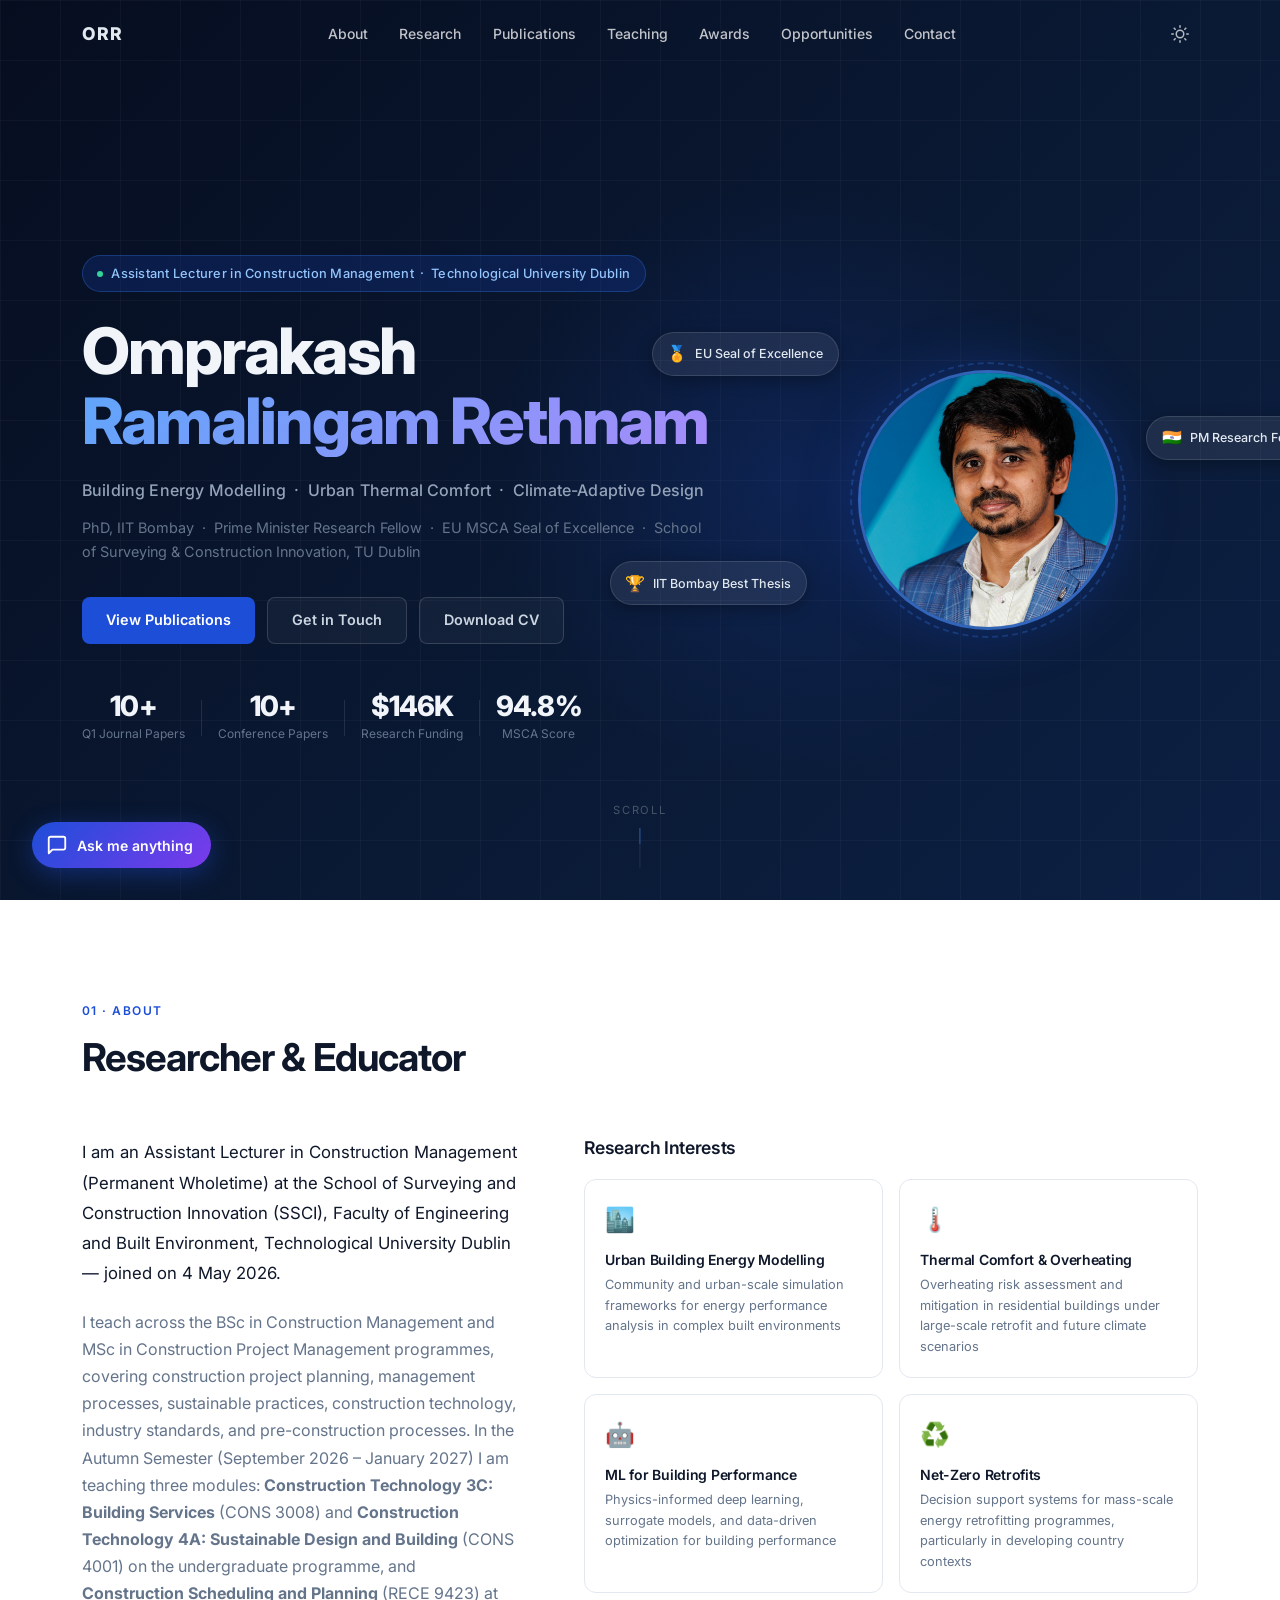
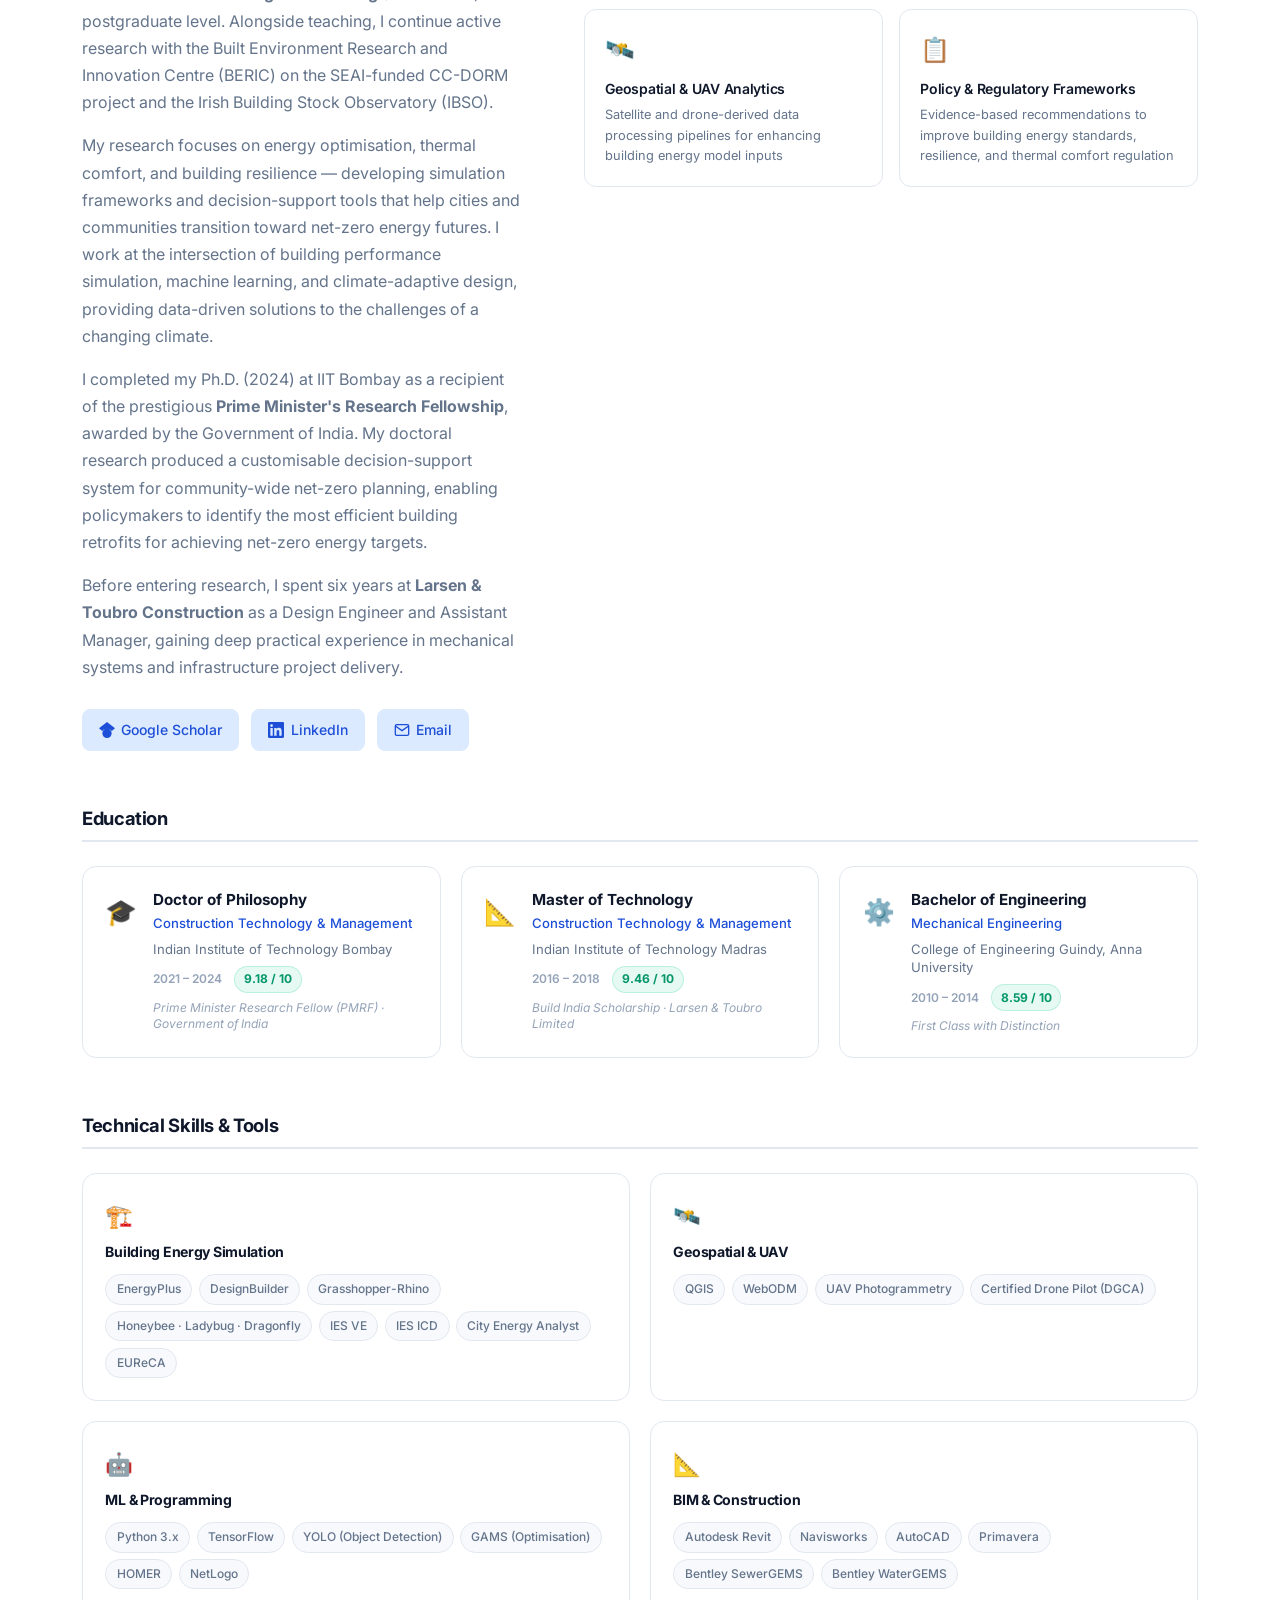
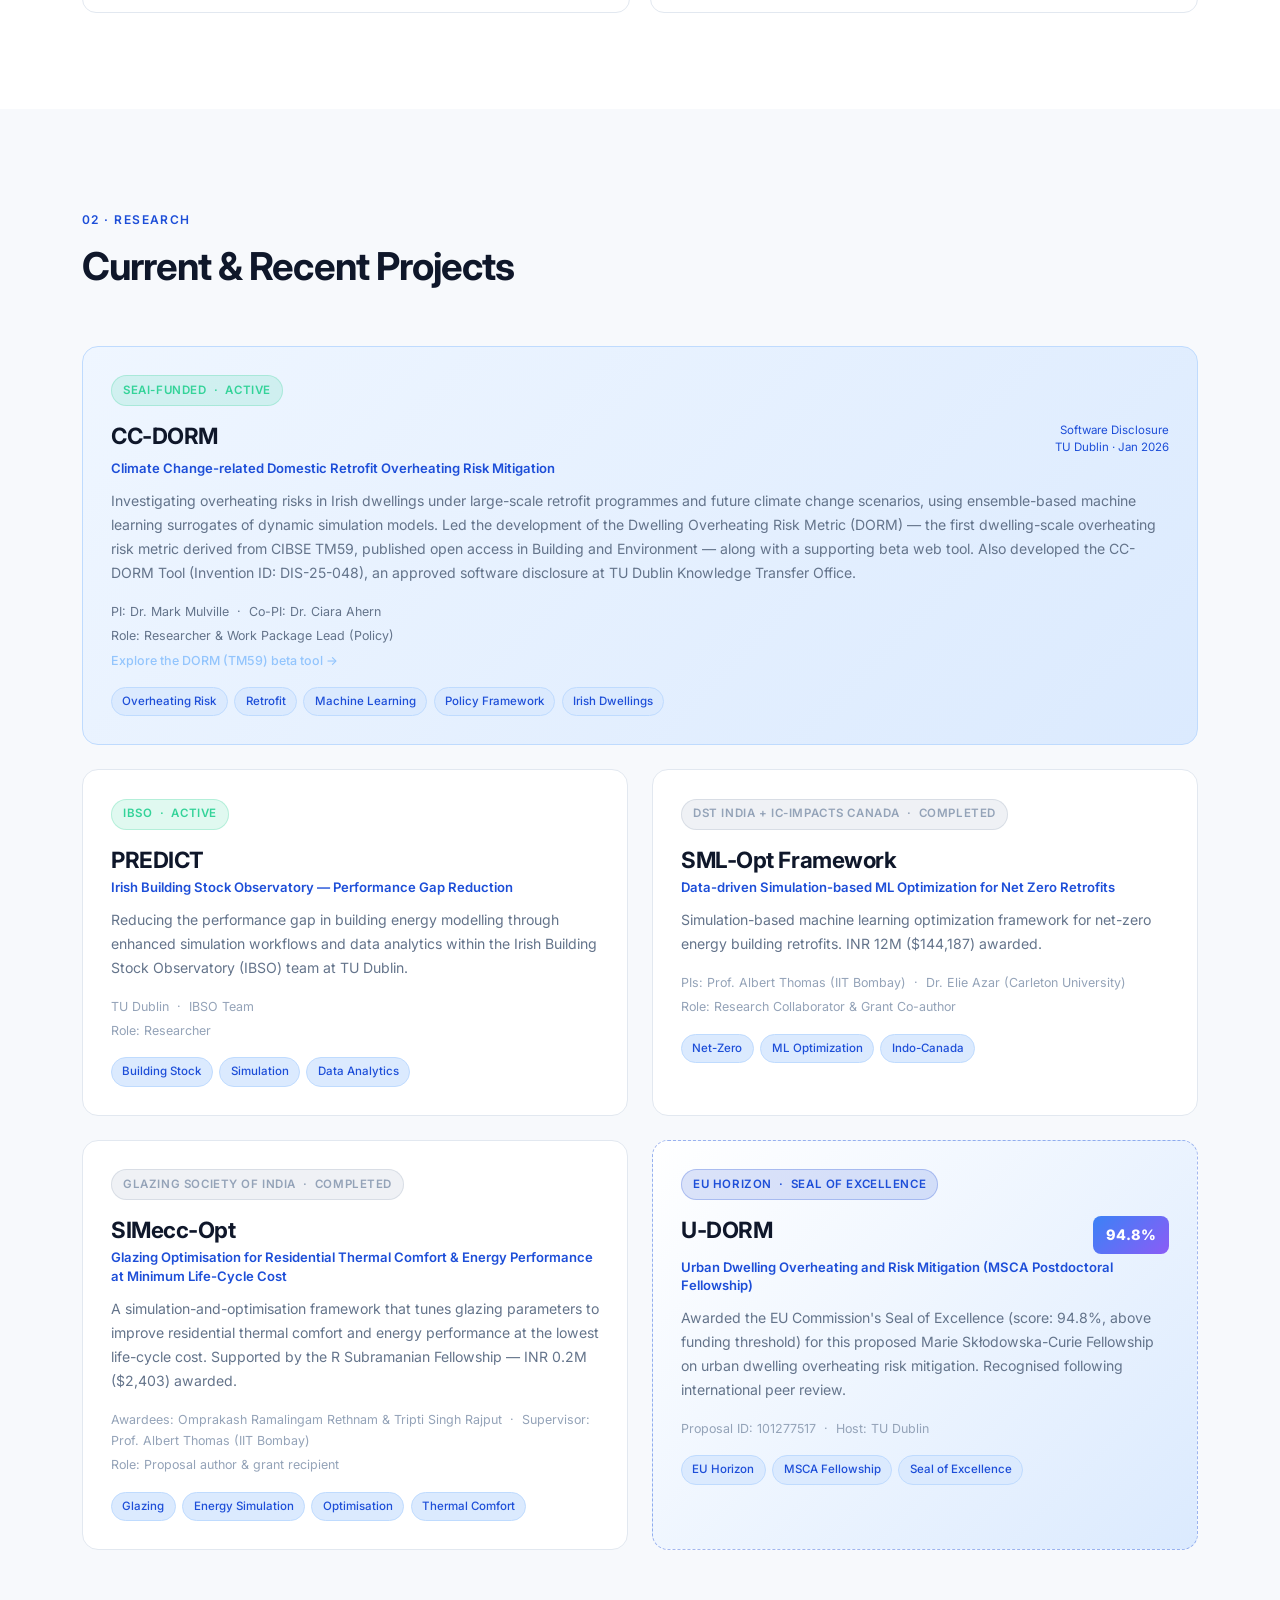
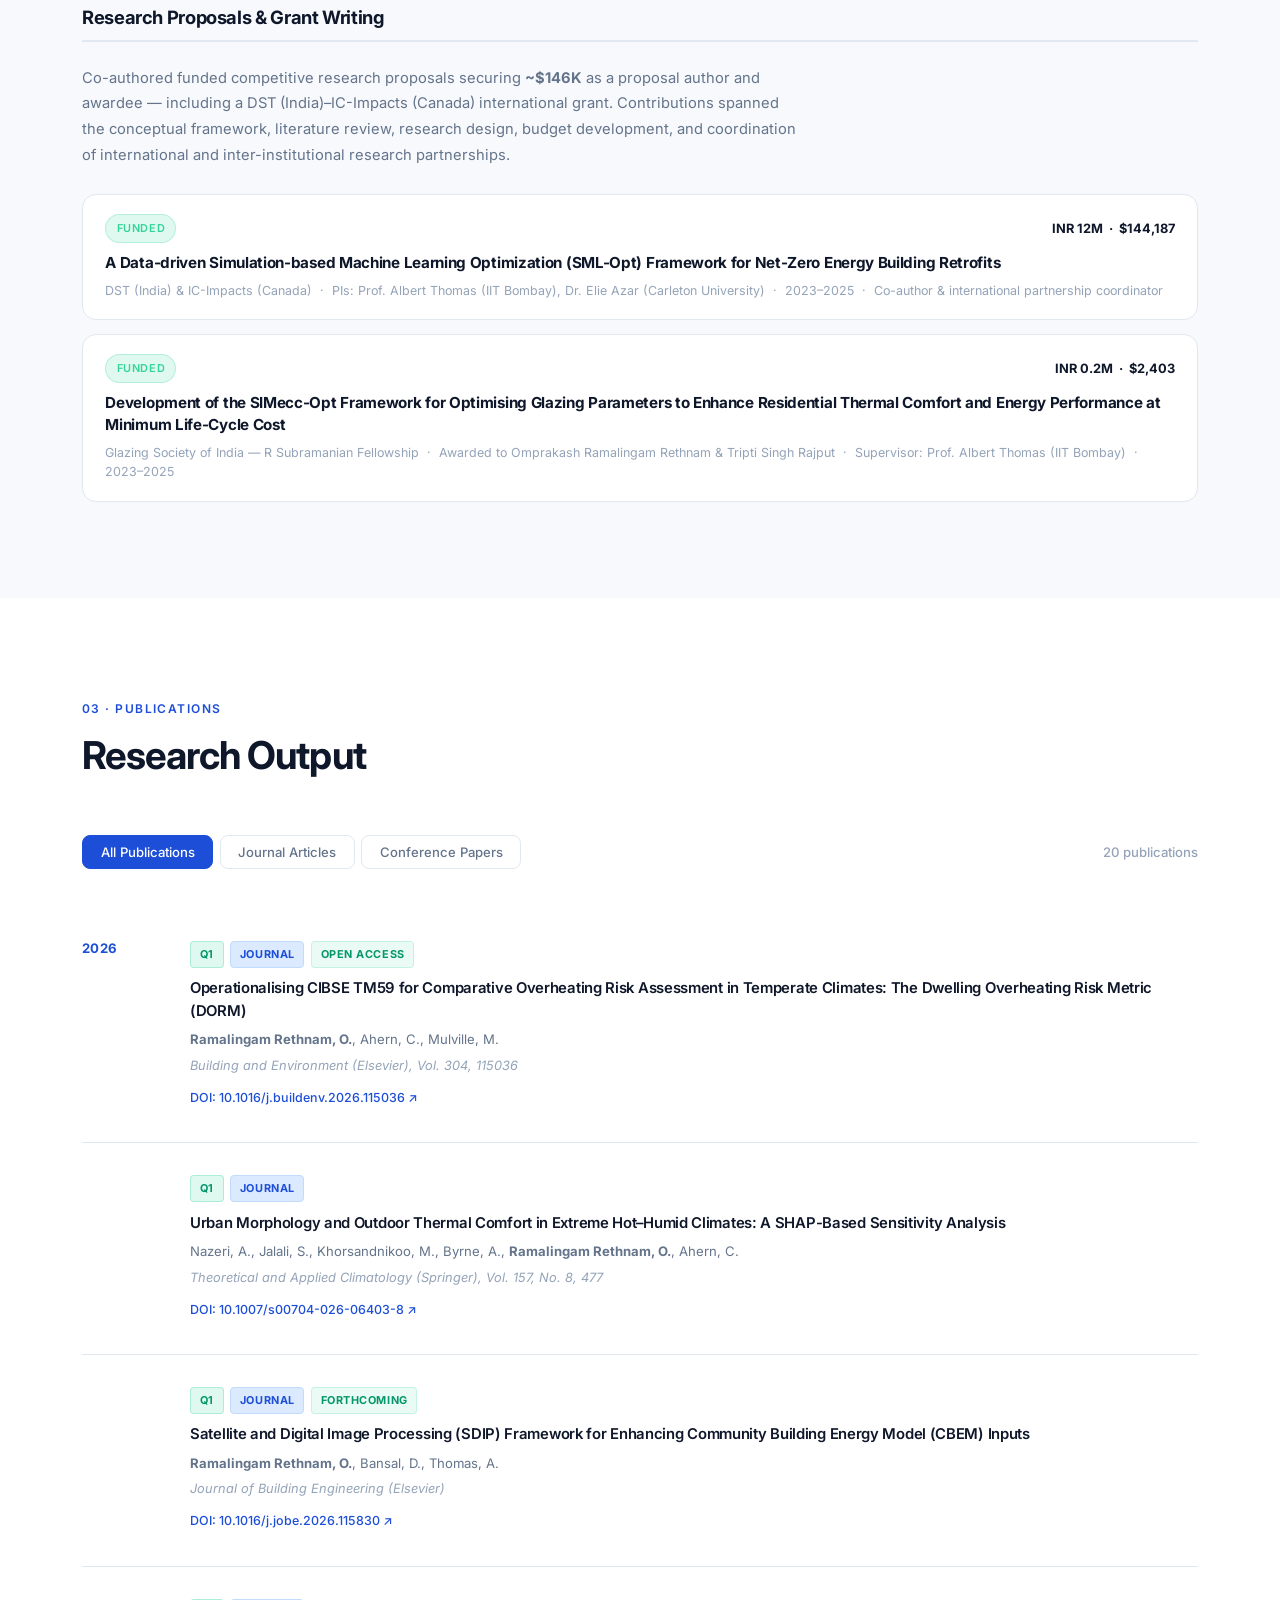
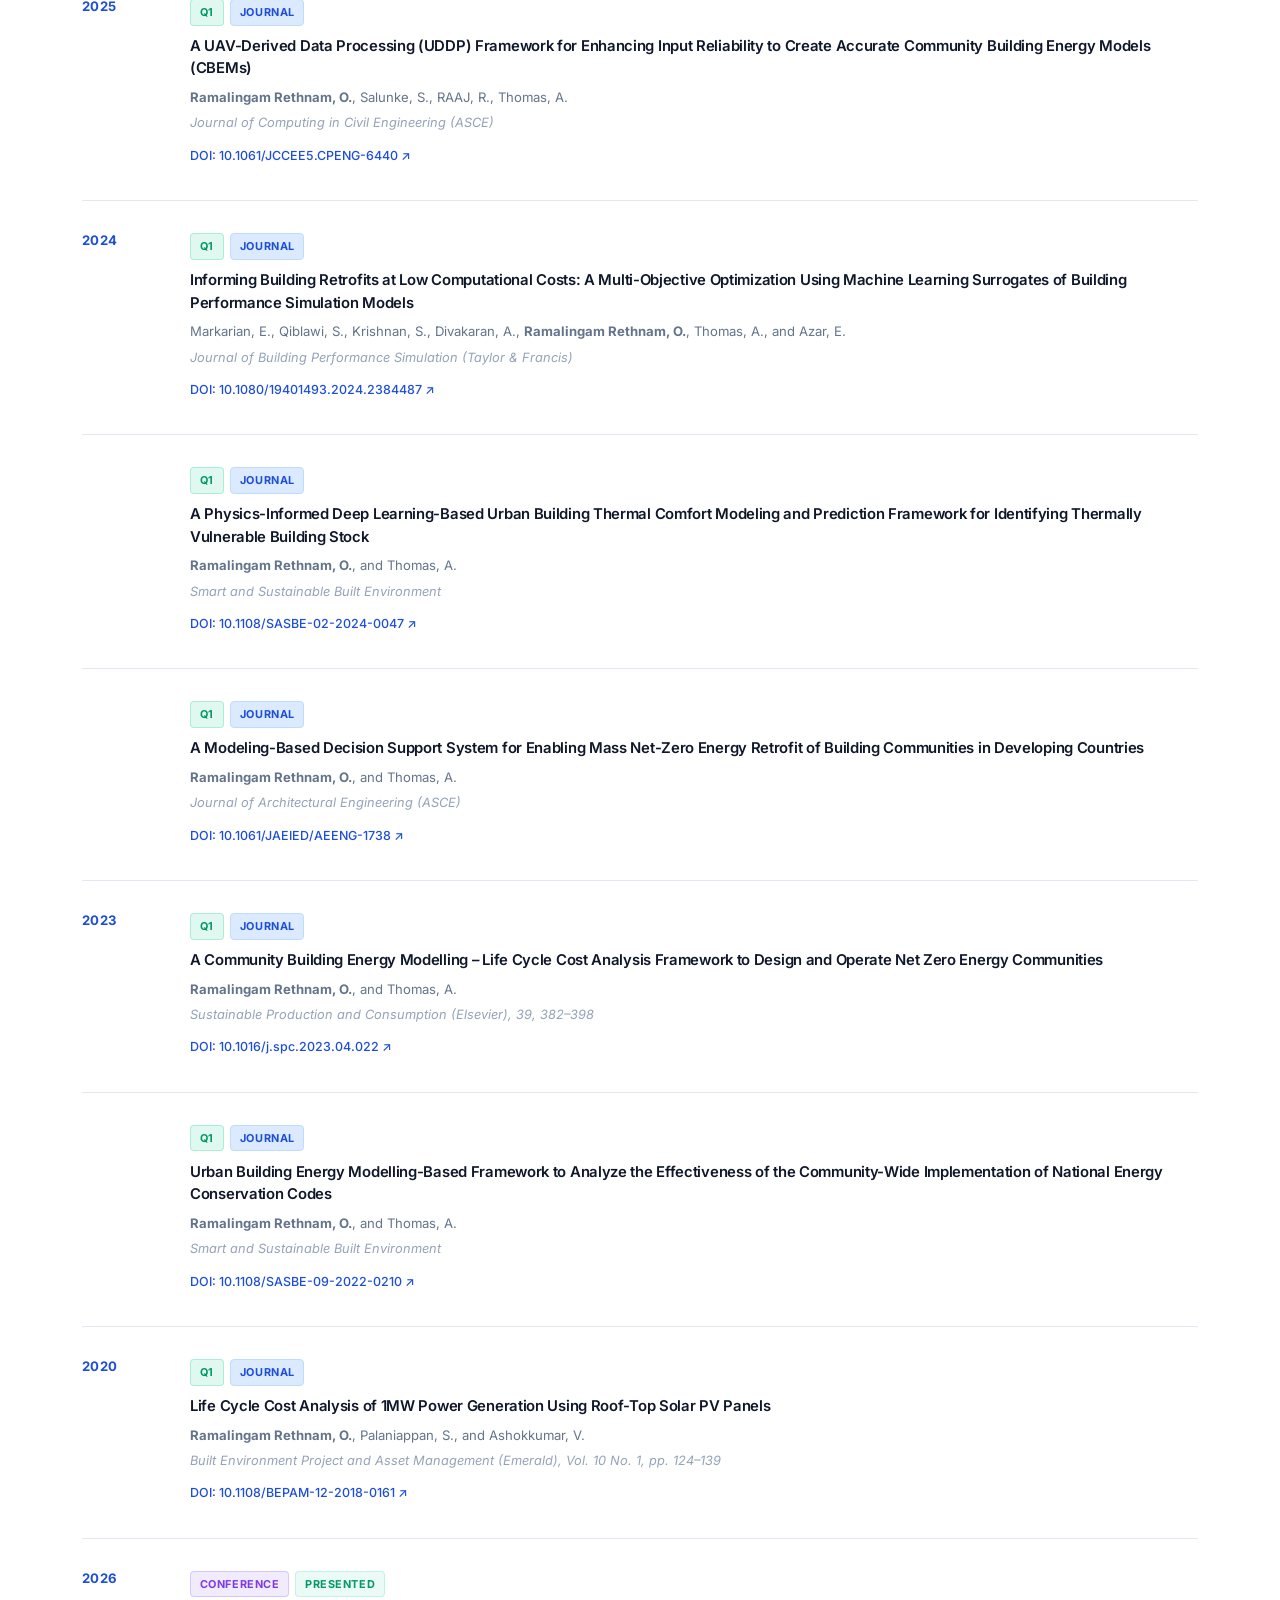
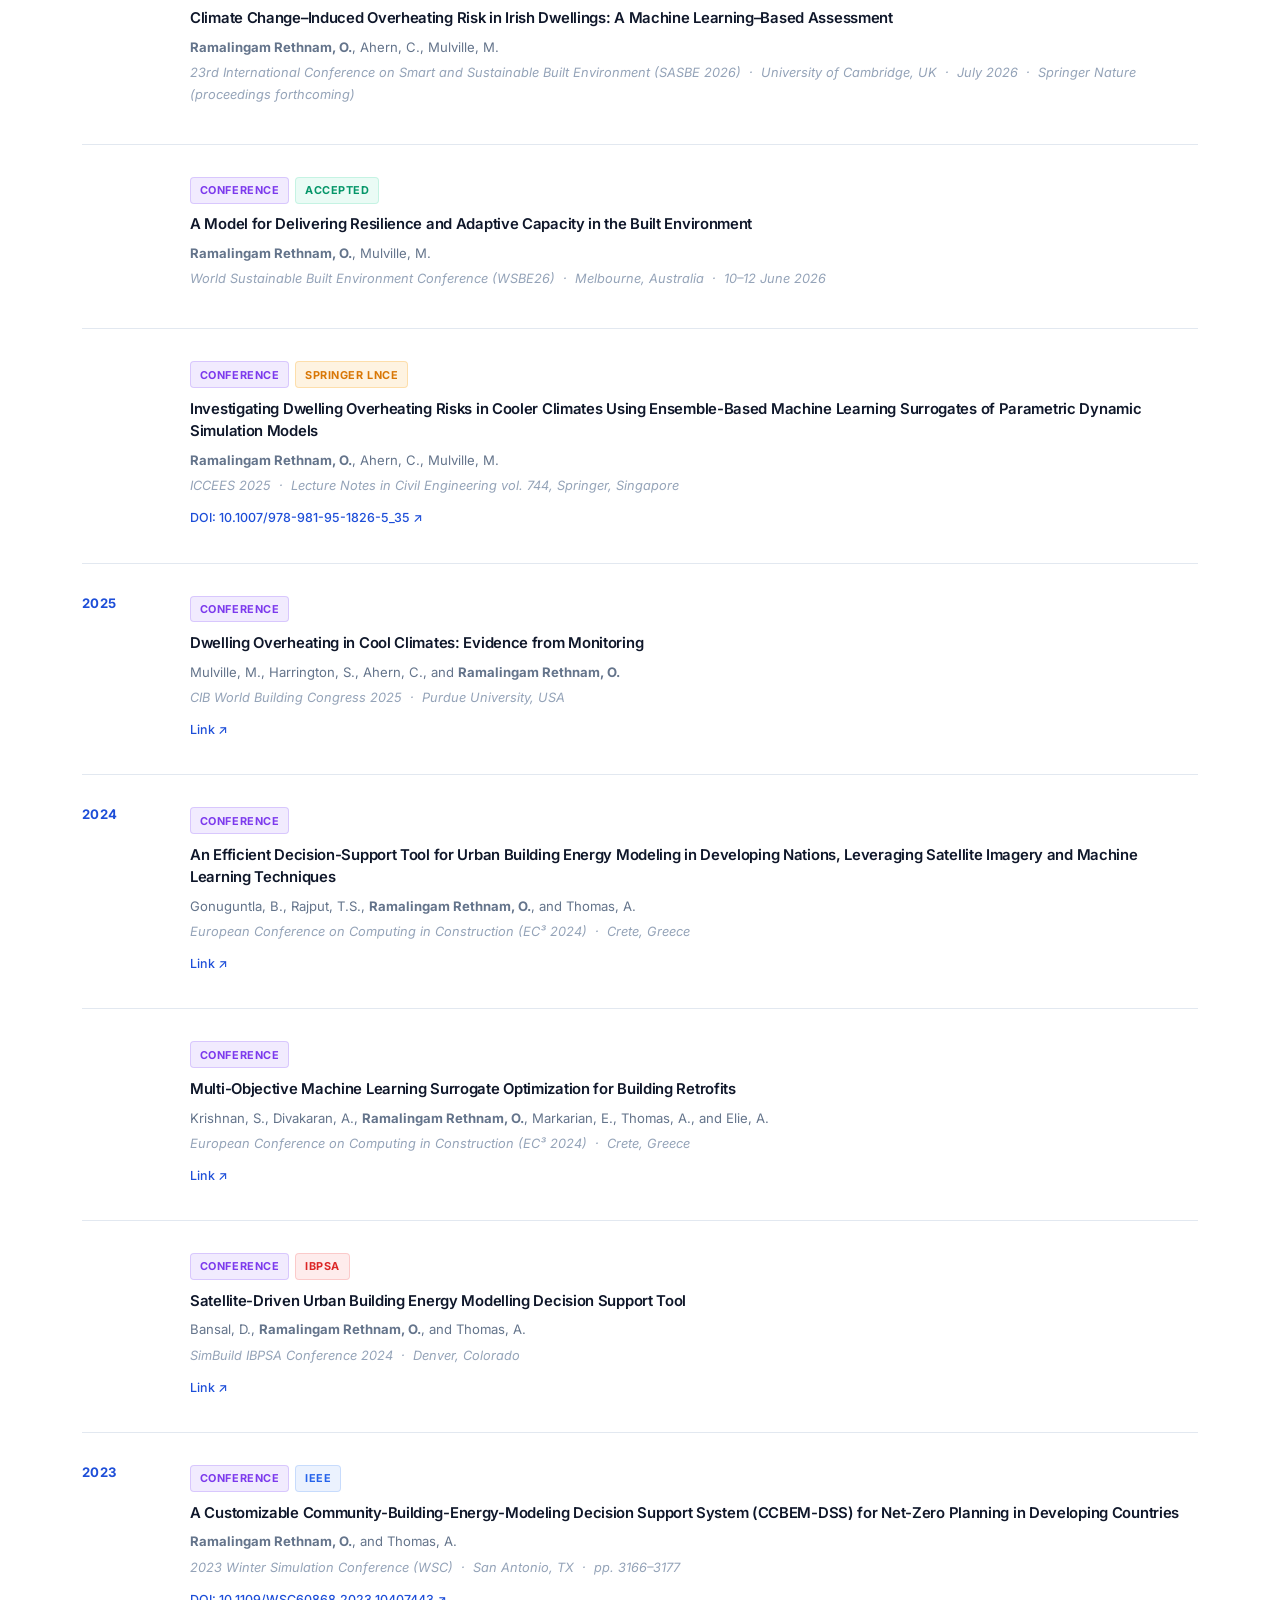
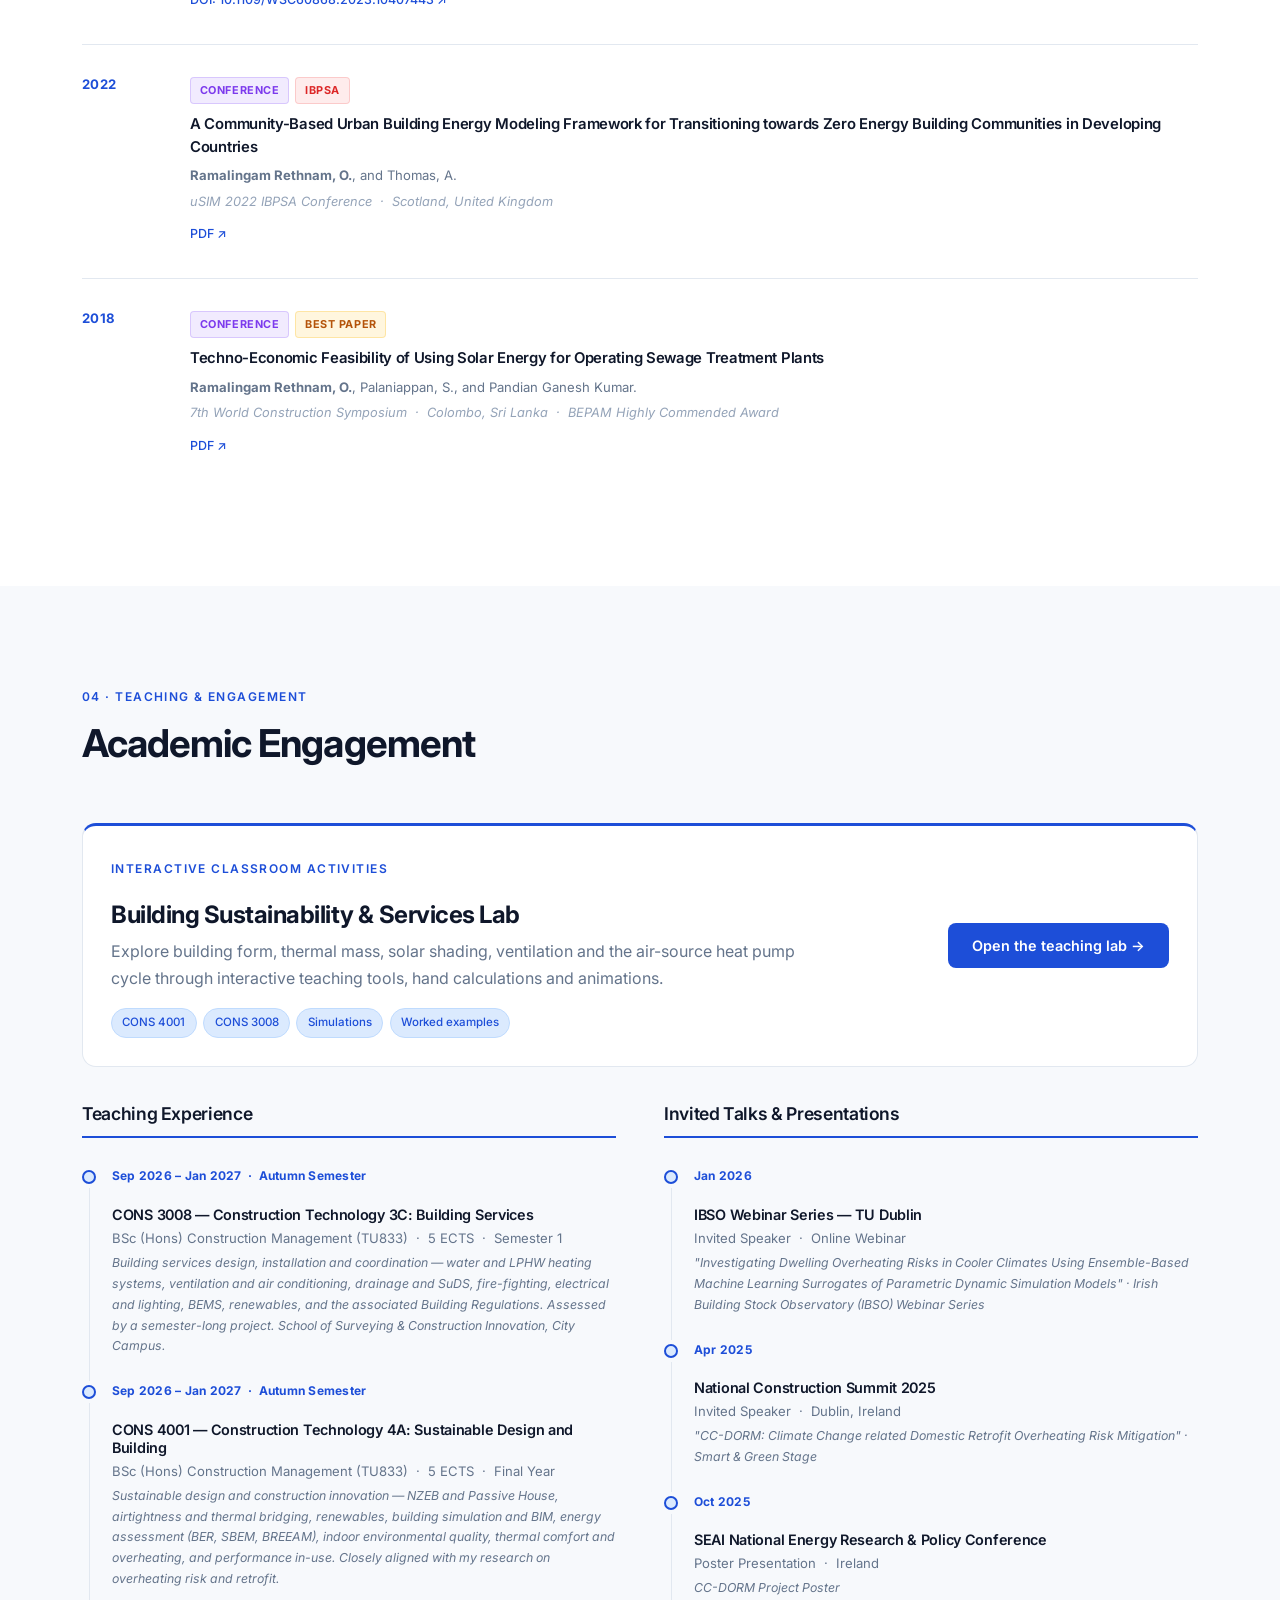
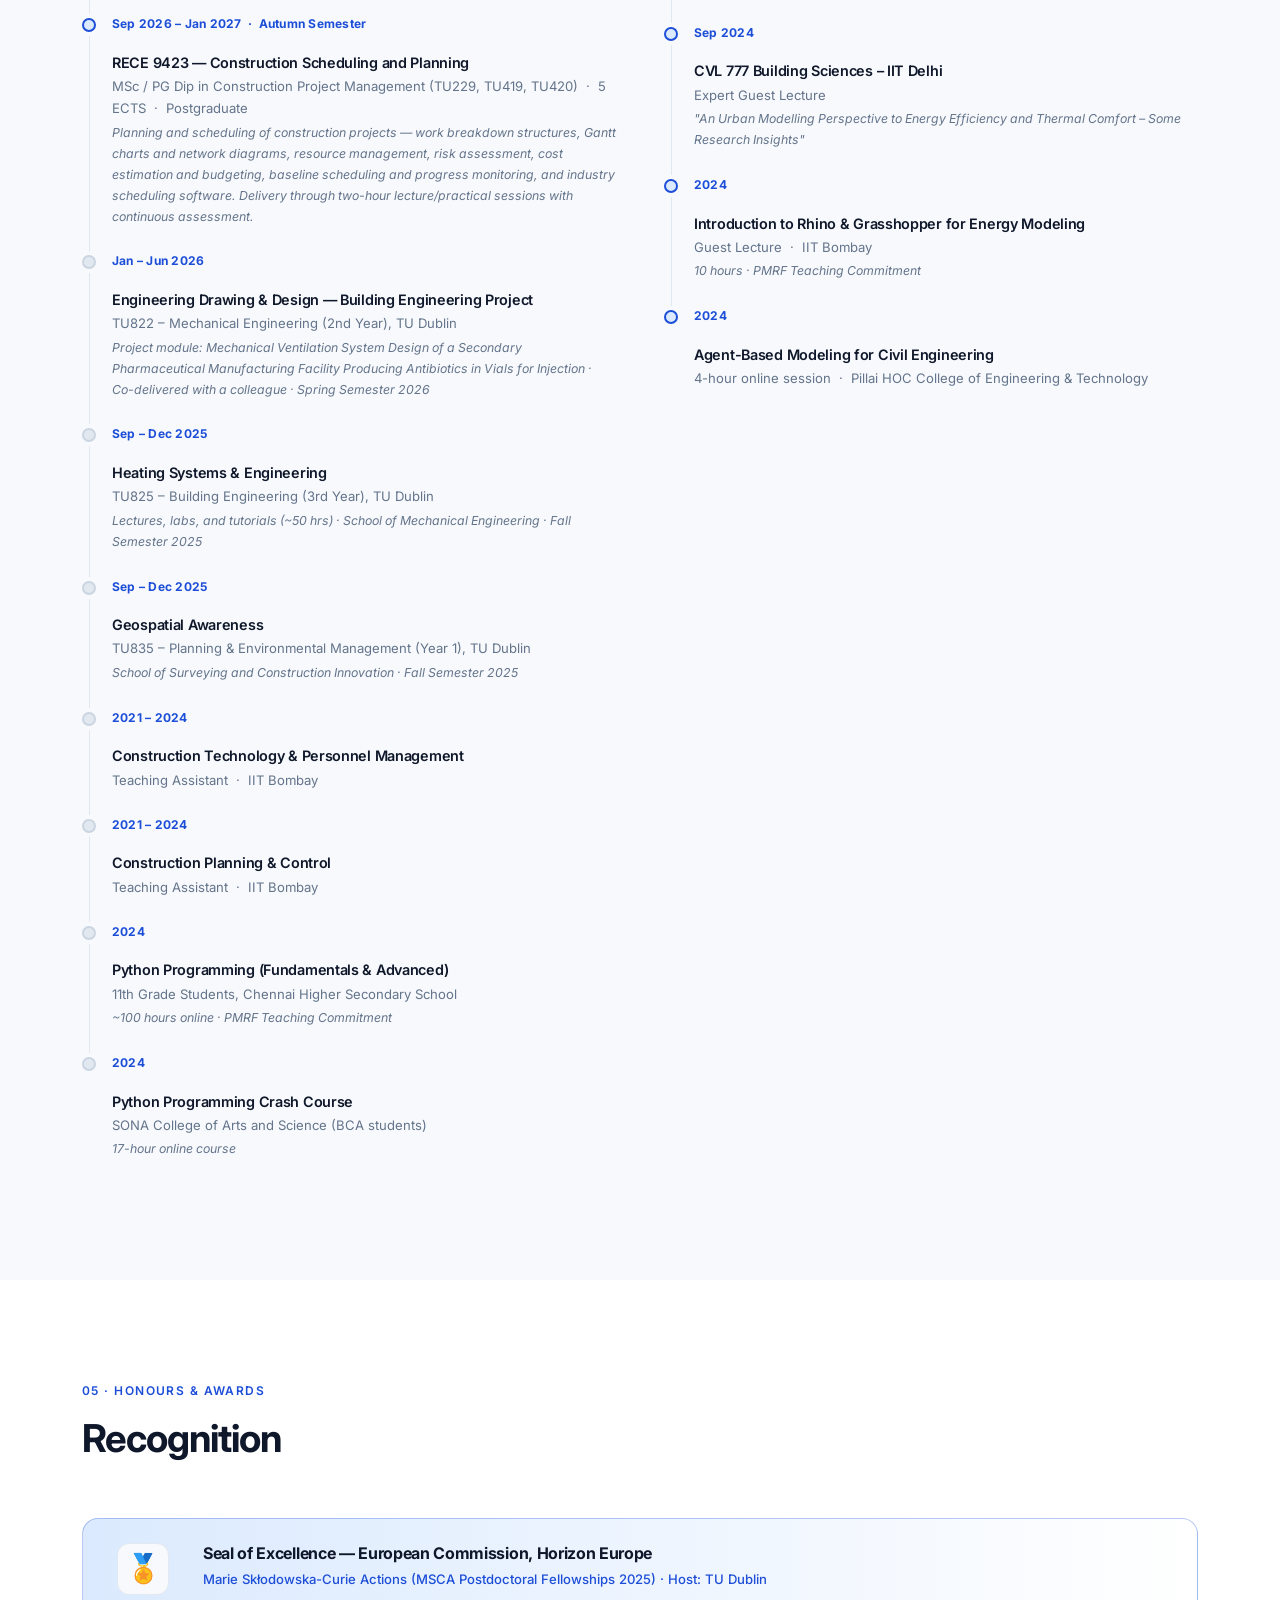
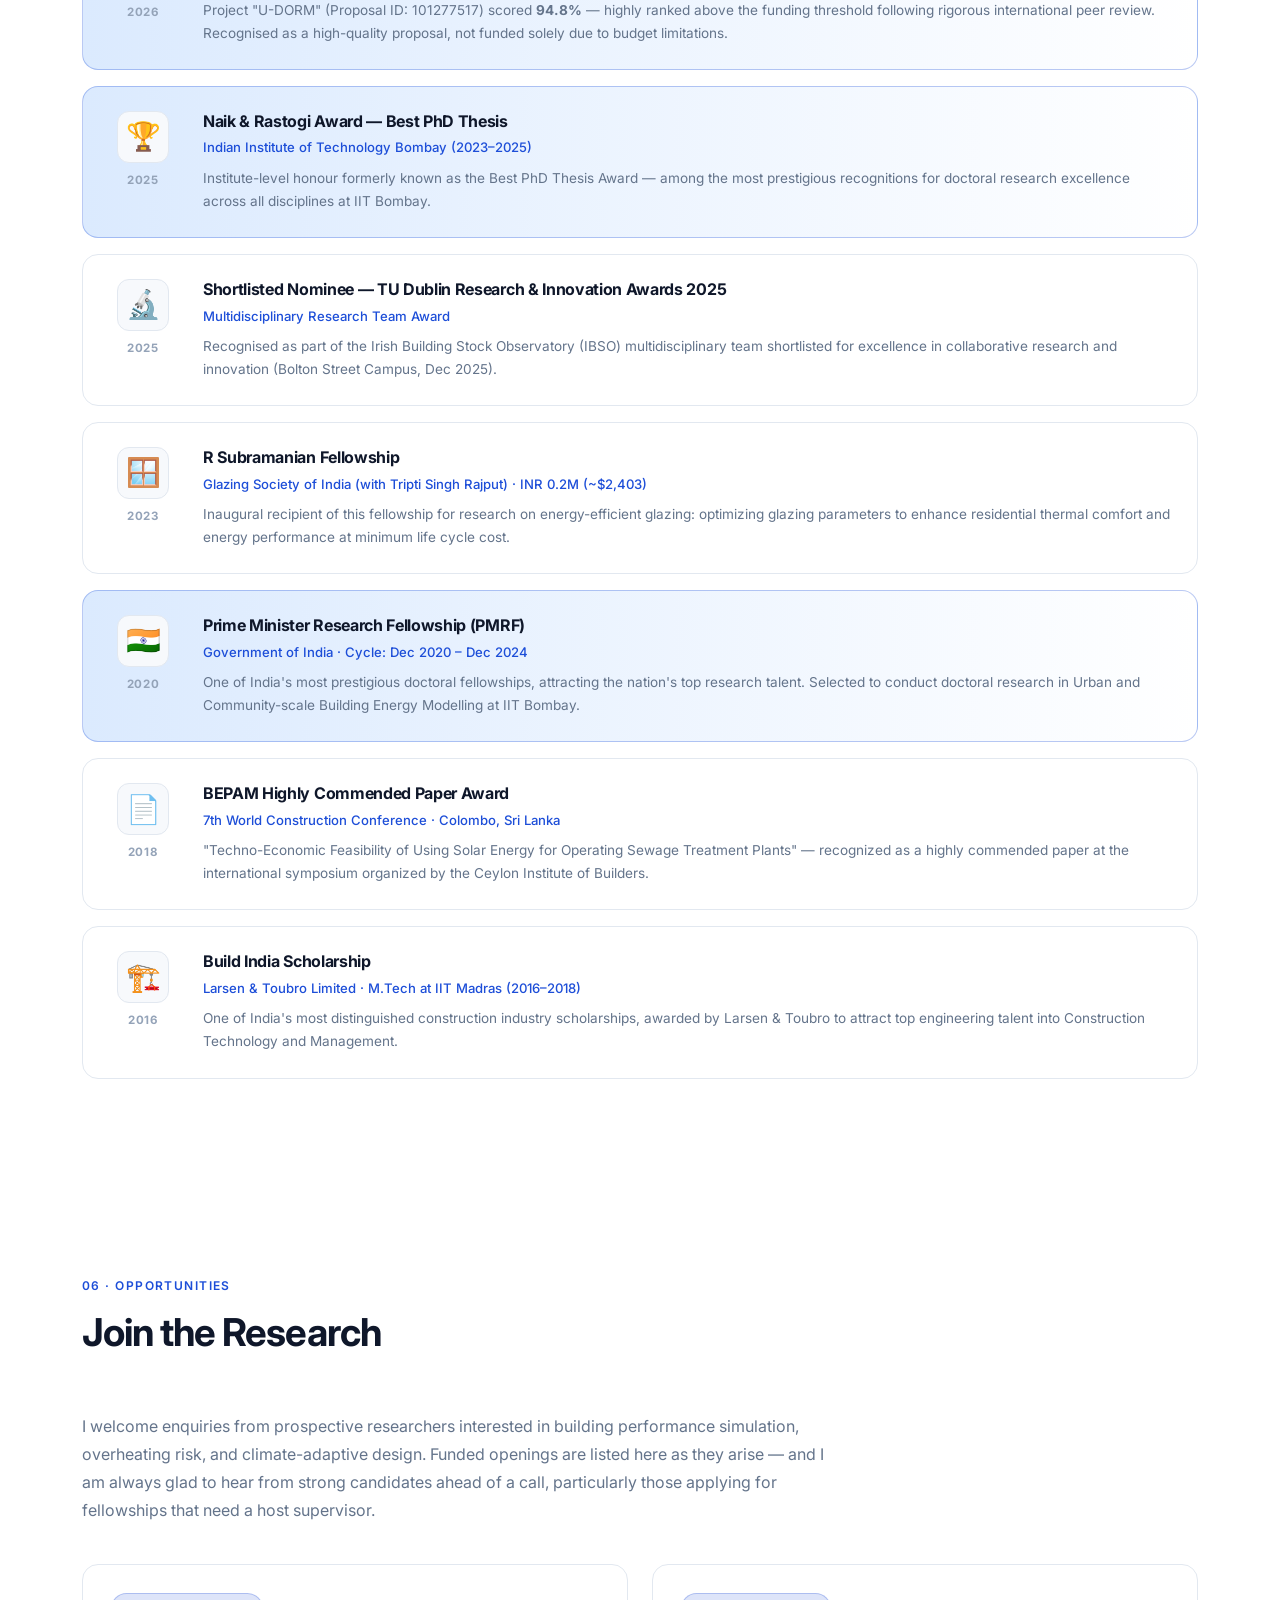
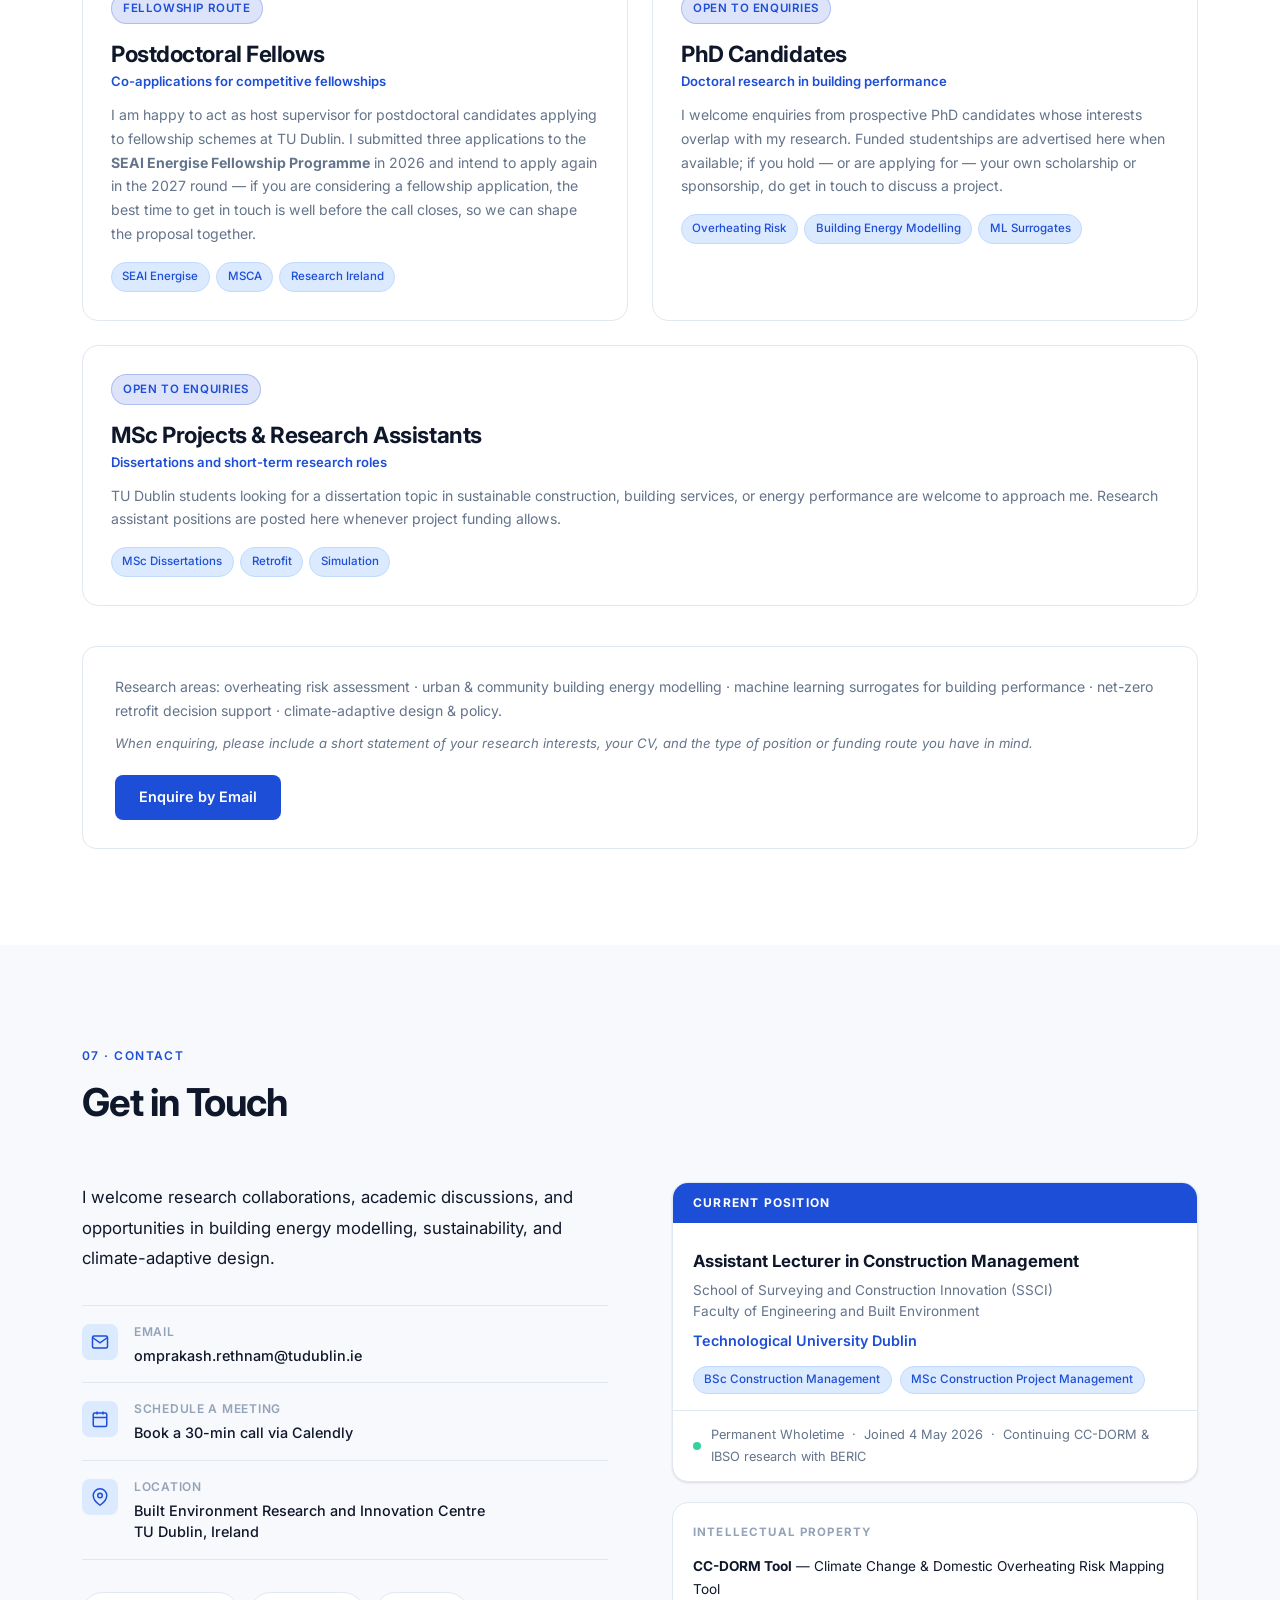
==== commit 27b5246c: "Add the Building Services heat pump teaching animation" ====
--- a/index.html
+++ b/index.html
@@ -707,11 +707,11 @@
             <div class="teaching-lab-feature">
                 <div>
                     <span class="section-tag">Interactive classroom activities</span>
-                    <h3>Sustainable Construction Lab</h3>
-                    <p>Explore building form, thermal mass, solar shading and ventilation through interactive models, hand calculations and printable worksheets.</p>
-                    <div class="project-chips"><span class="chip">CONS 4001</span><span class="chip">Simulations</span><span class="chip">Worked examples</span></div>
-                </div>
-                <a class="btn btn-primary" href="teaching/index.html">Open the teaching lab →</a>
+                    <h3>Building Sustainability &amp; Services Lab</h3>
+                    <p>Explore building form, thermal mass, solar shading, ventilation and the air-source heat pump cycle through interactive teaching tools, hand calculations and animations.</p>
+                    <div class="project-chips"><span class="chip">CONS 4001</span><span class="chip">CONS 3008</span><span class="chip">Simulations</span><span class="chip">Worked examples</span></div>
+                </div>
+                <a class="btn btn-primary" href="teaching/">Open the teaching lab →</a>
             </div>
             <div class="teaching-columns">
                 <div class="teaching-col" data-animate="fade-up">
--- a/css/teaching.css
+++ b/css/teaching.css
@@ -51,3 +51,7 @@
 
 .dorm-feature-image { flex: 0 1 360px; }
 @media (max-width: 900px) { .dorm-feature-image { flex: none; width: min(100%, 420px); } }
+
+.heat-pump-art { flex: 0 0 300px; background: var(--hero-bg); border-radius: 10px; padding: 12px; }
+.heat-pump-art svg { display: block; width: 100%; height: auto; }
+@media (max-width: 900px) { .heat-pump-art { flex: none; width: min(100%, 360px); } }
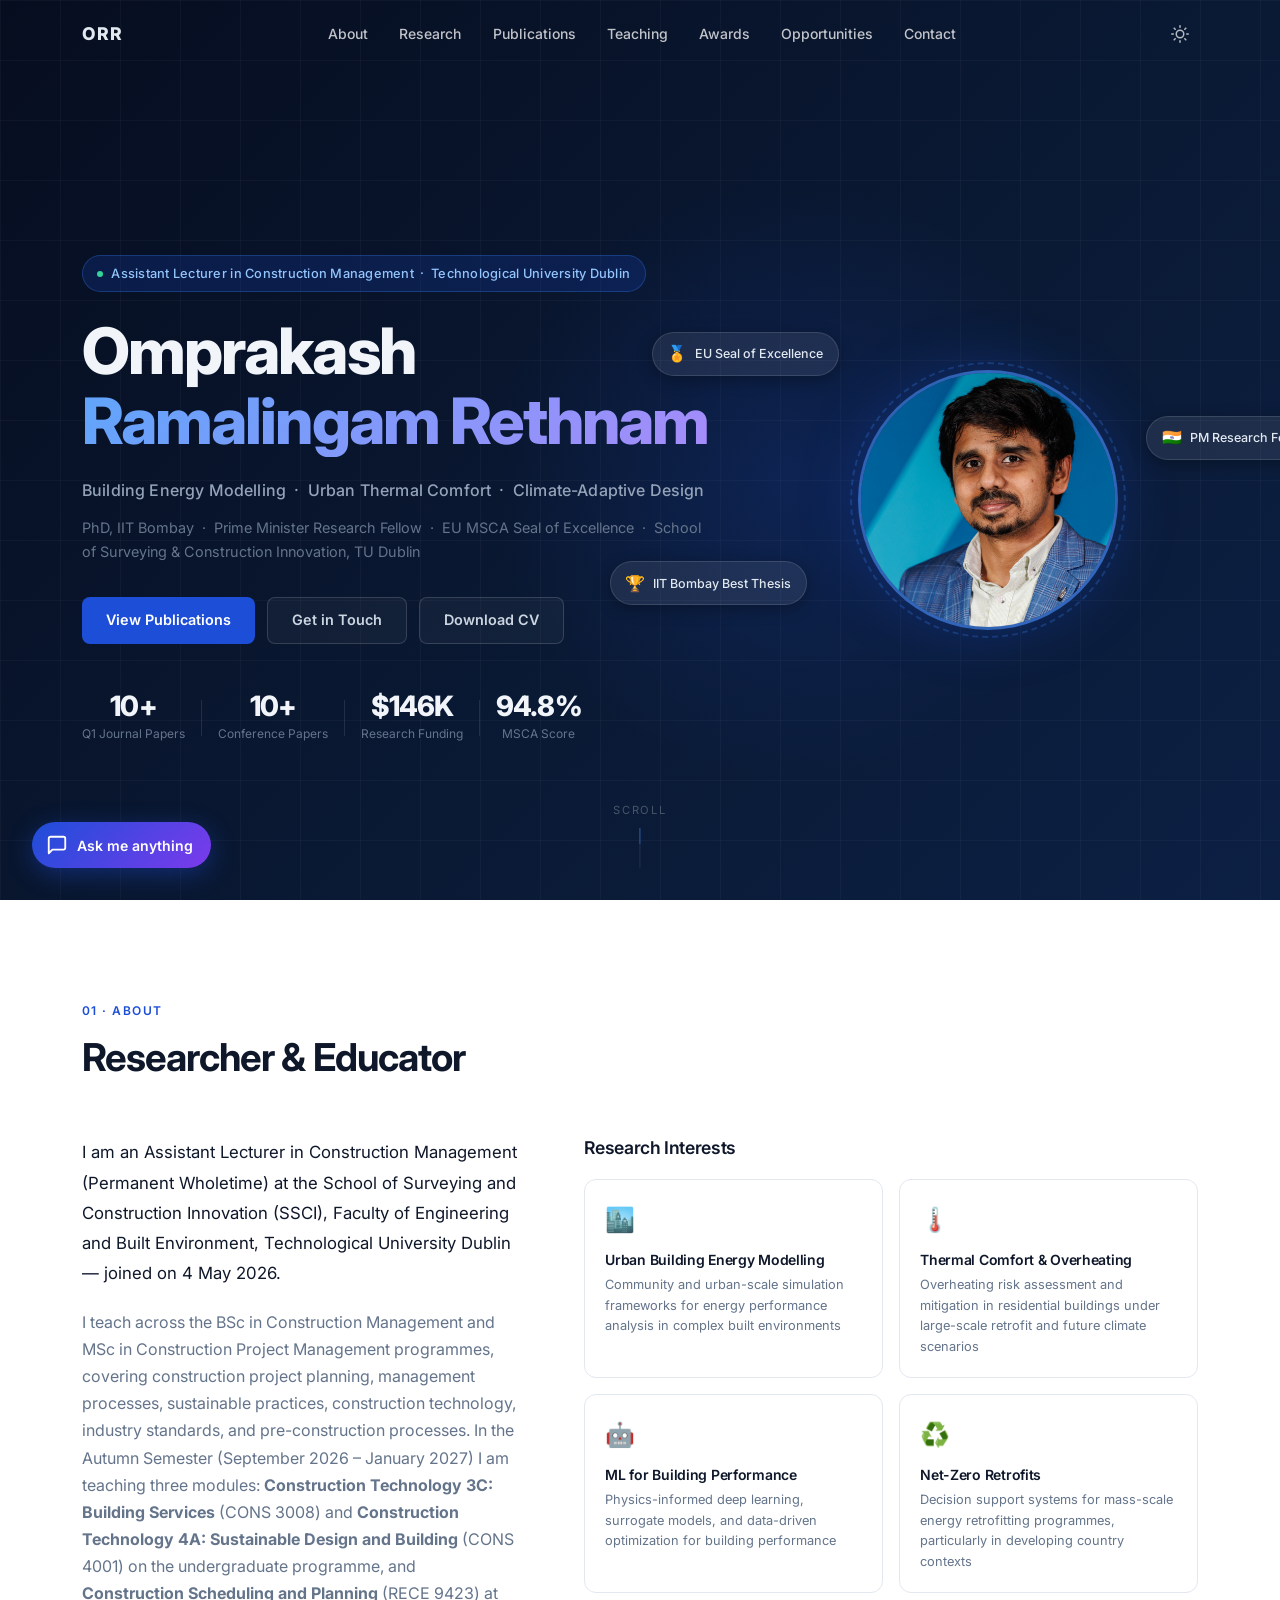
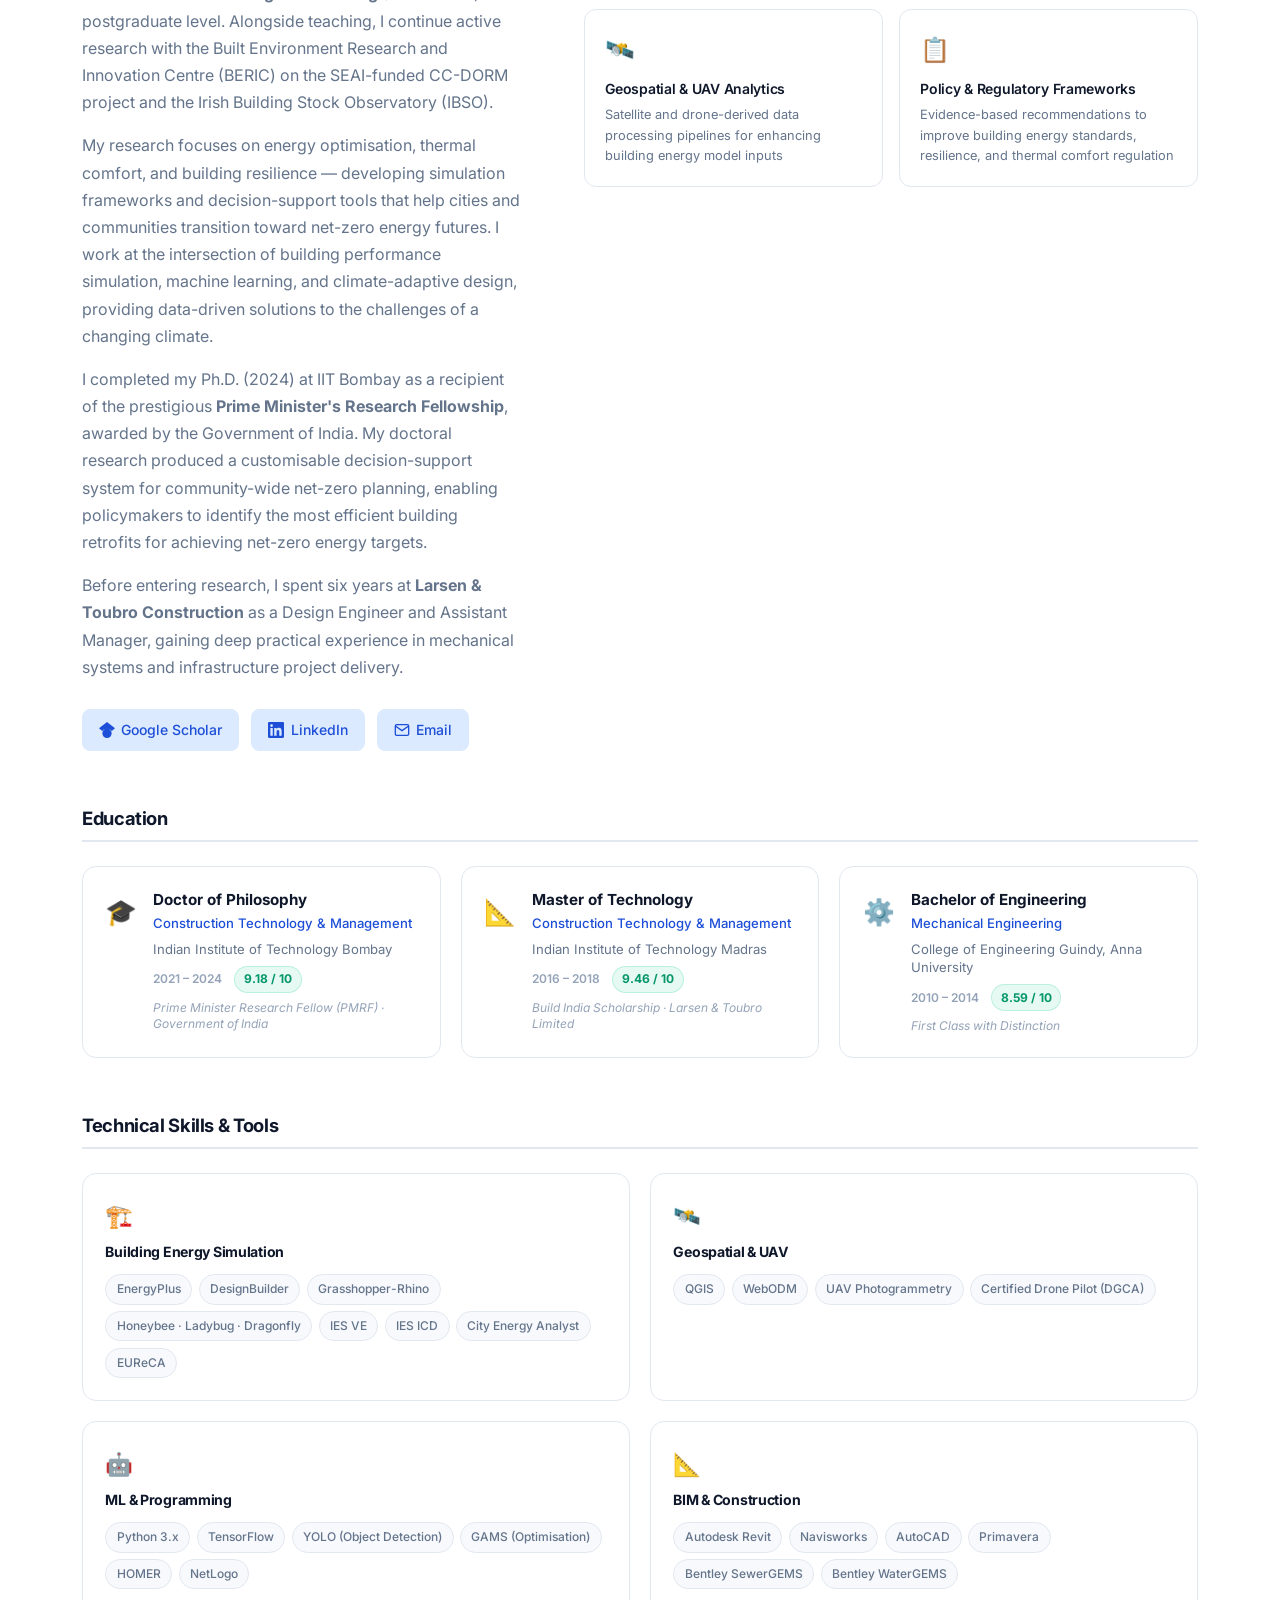
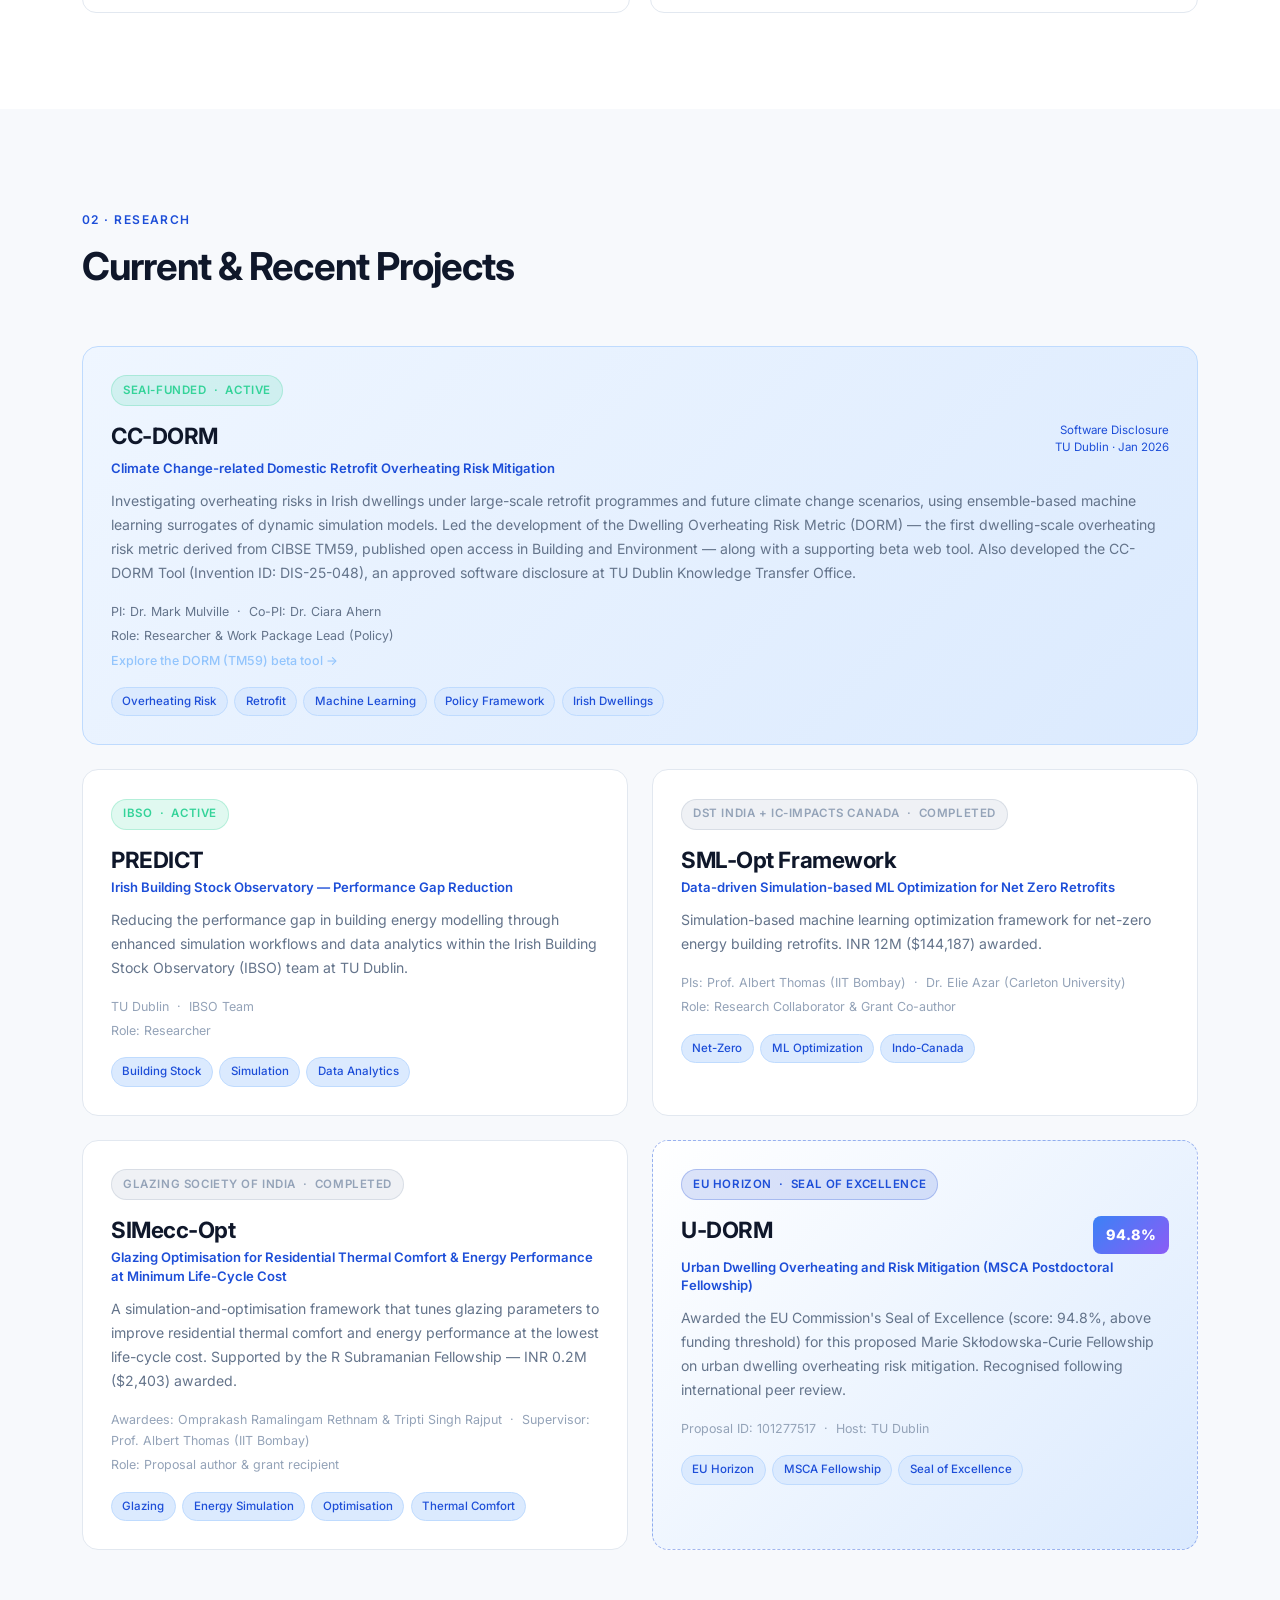
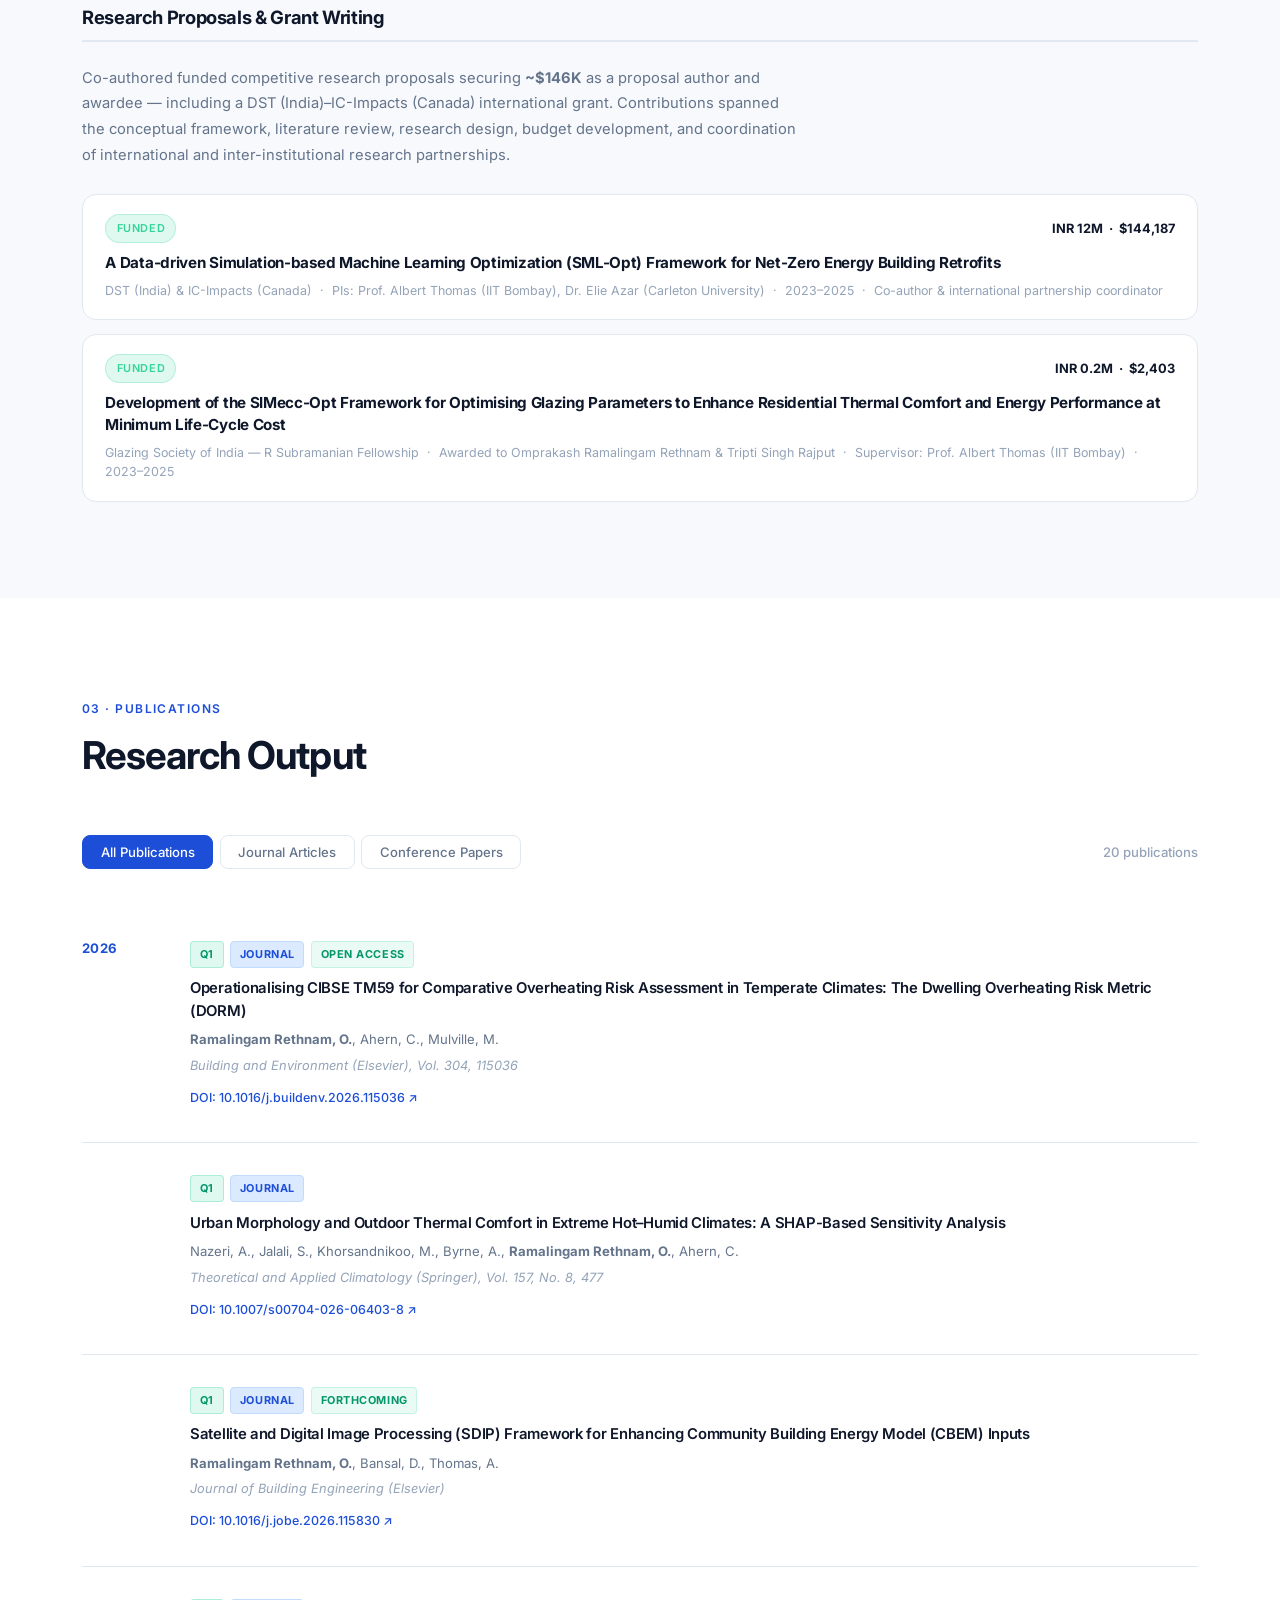
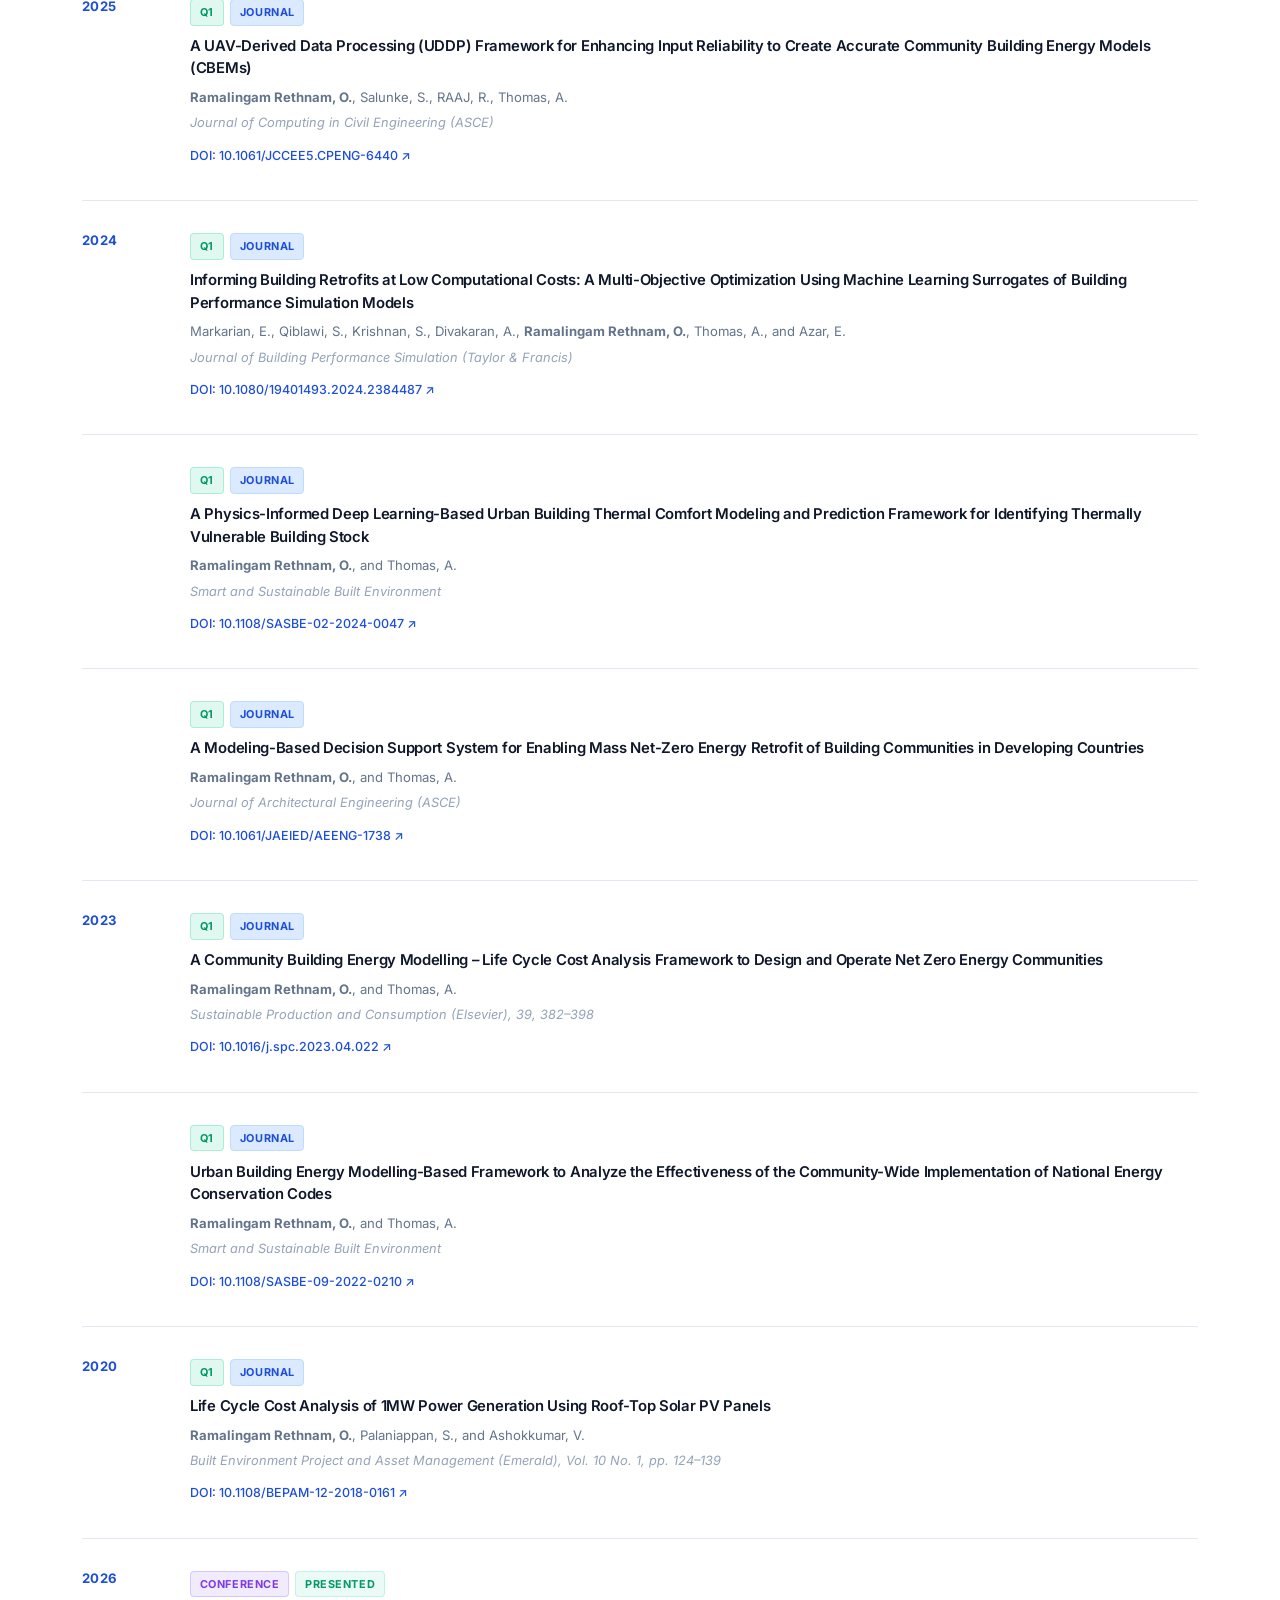
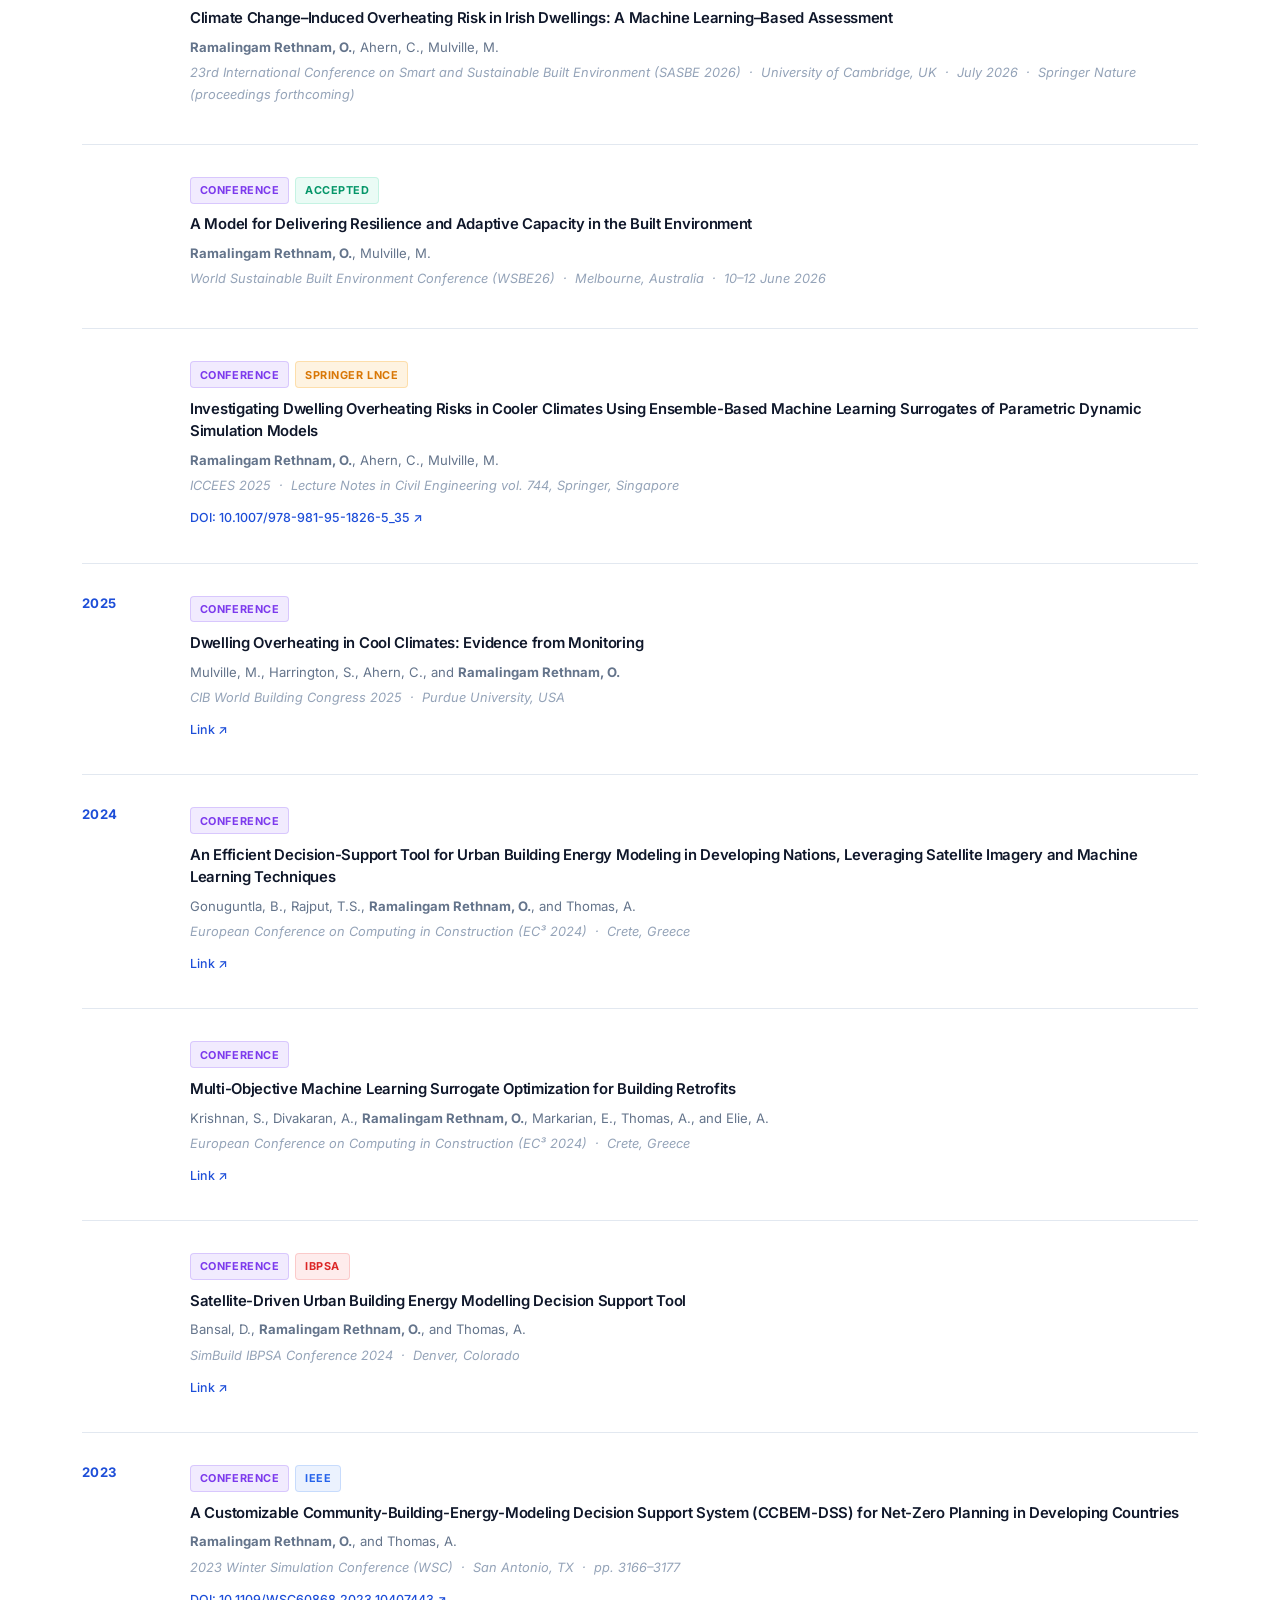
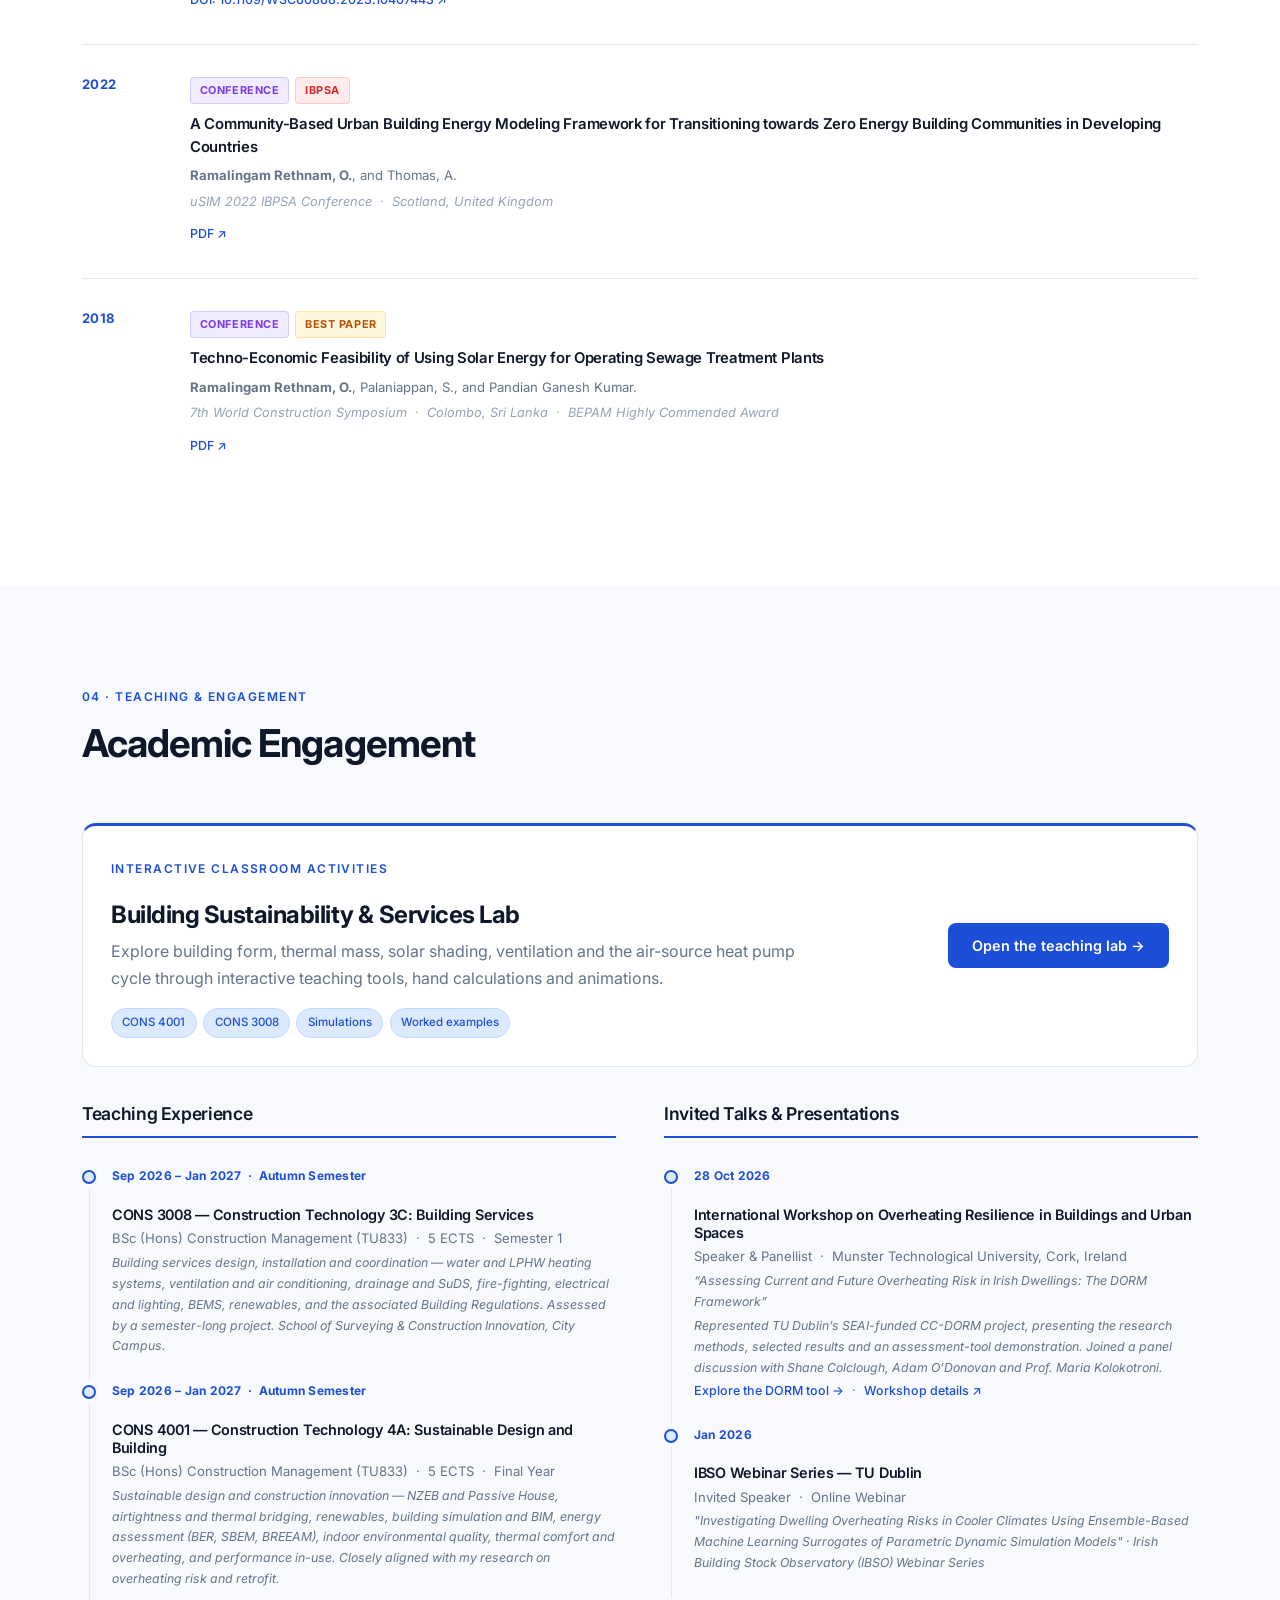
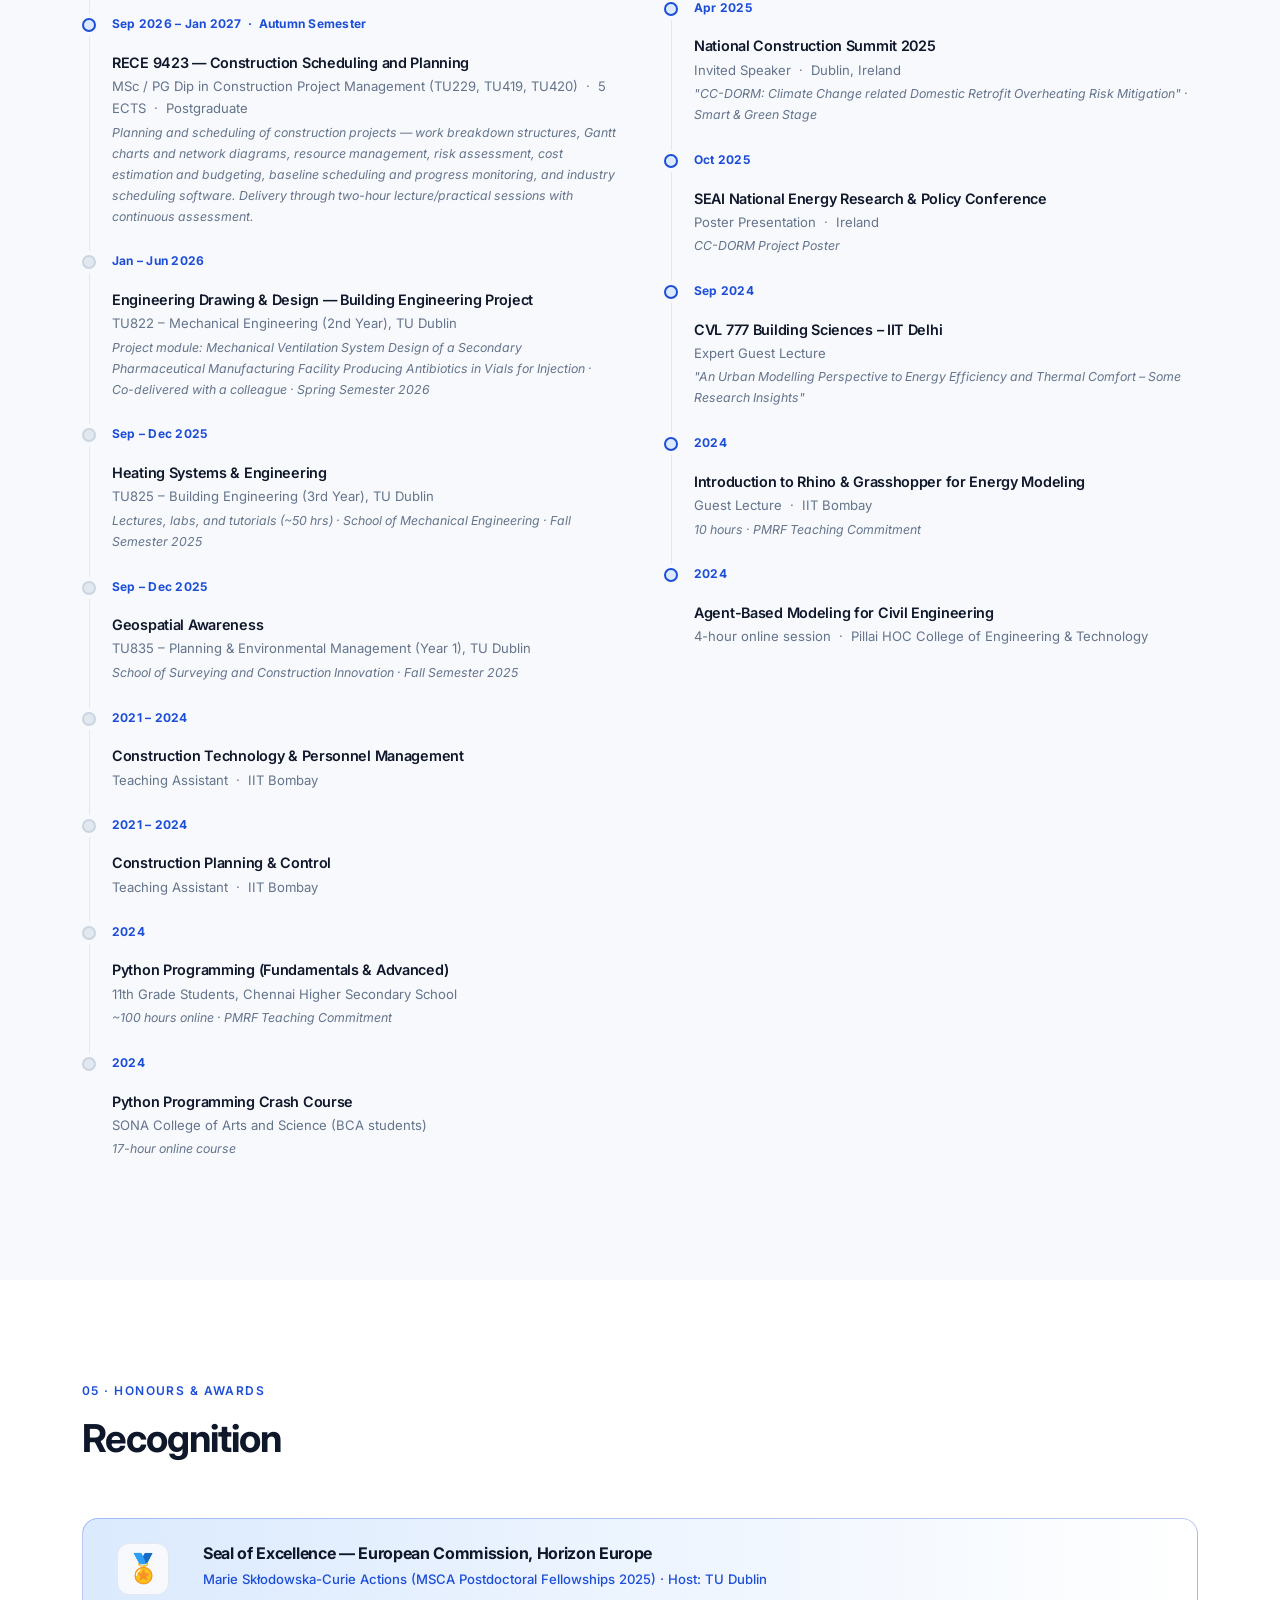
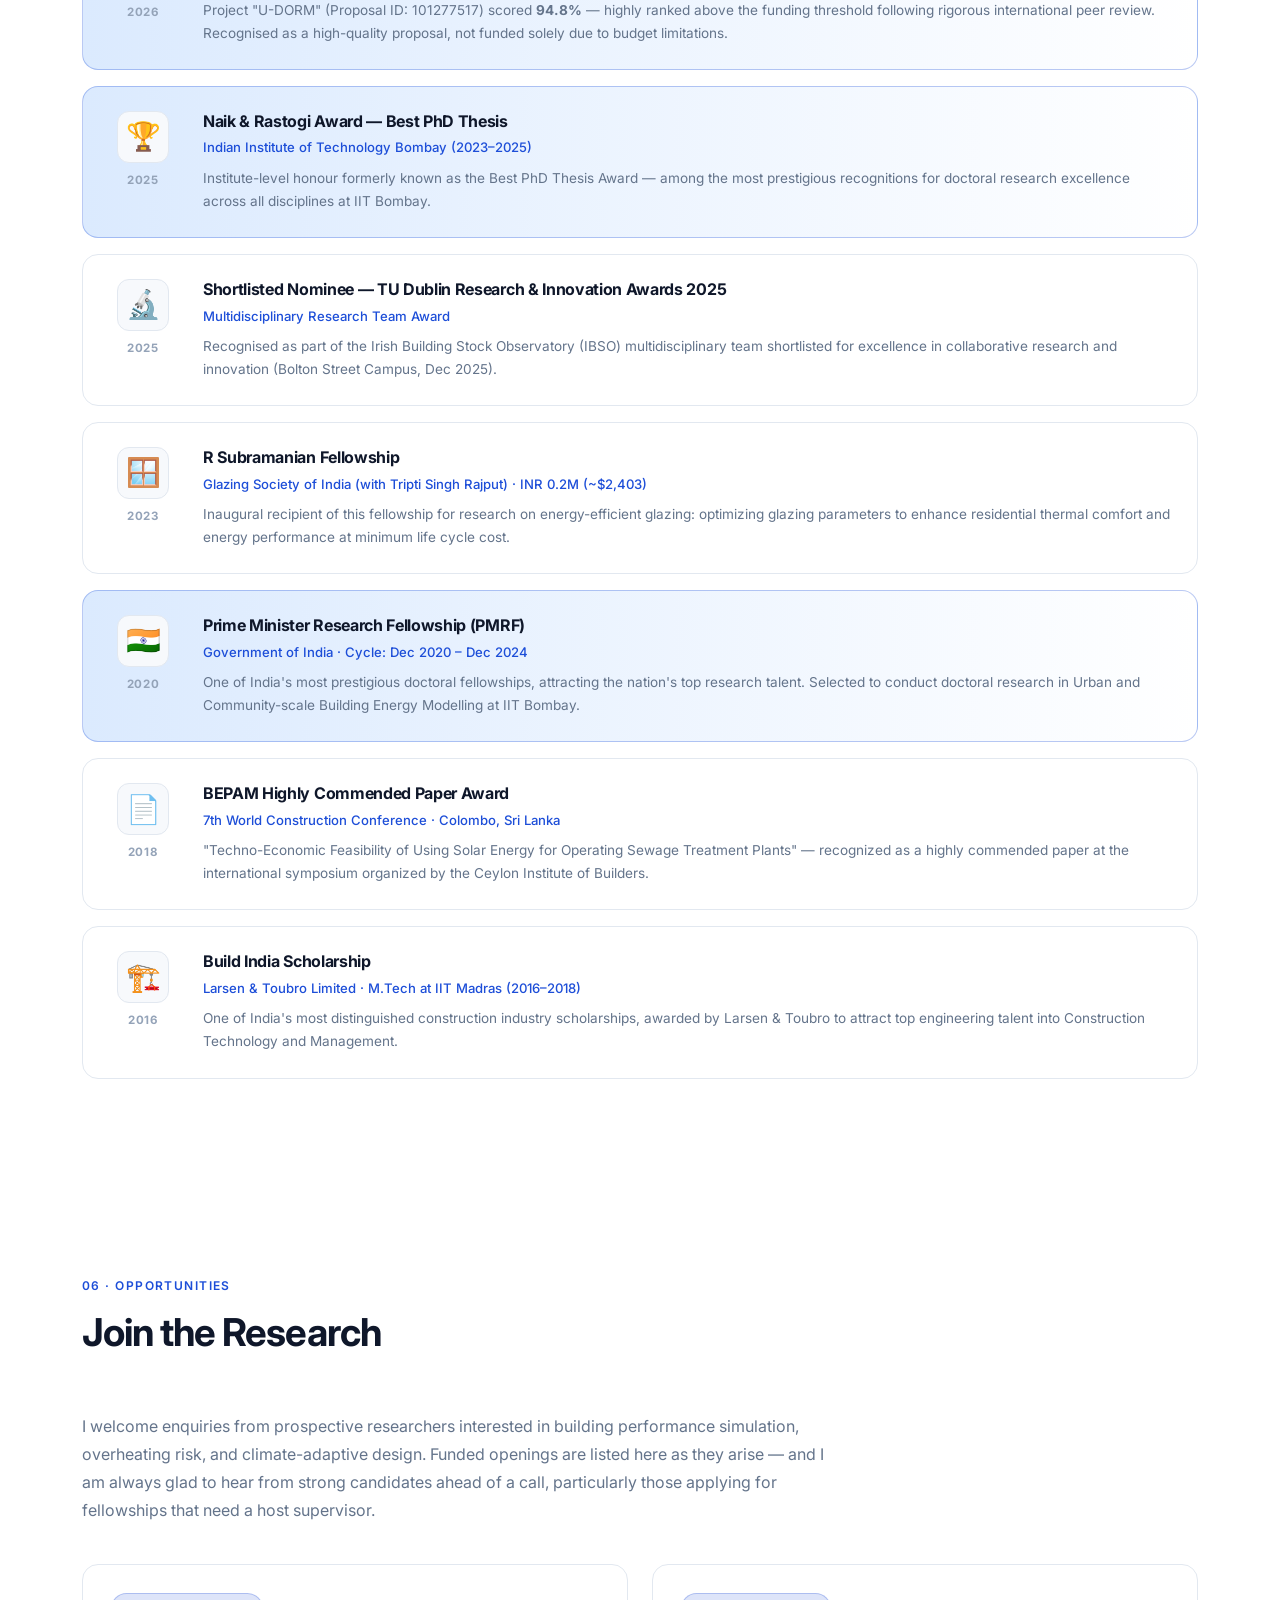
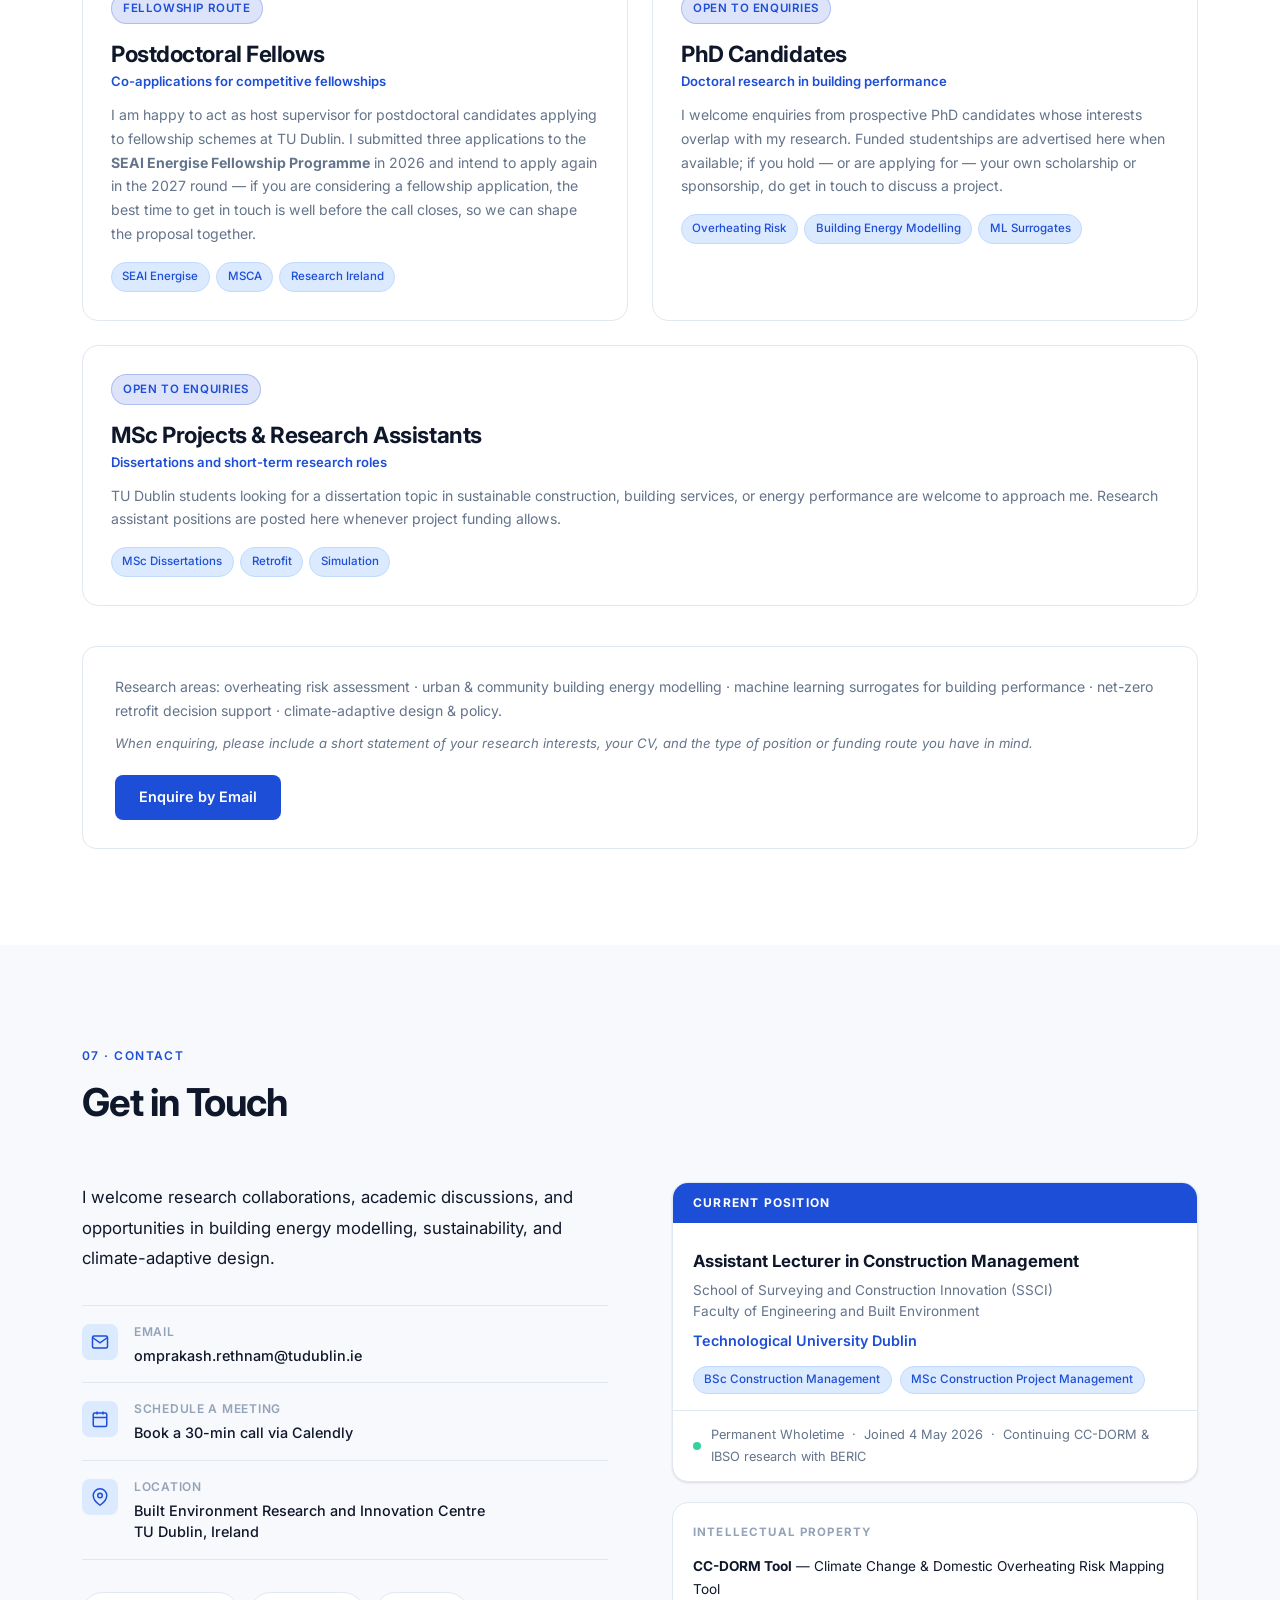
==== commit 954d1aaf: "Add the MTU overheating resilience workshop presentation" ====
--- a/index.html
+++ b/index.html
@@ -810,6 +810,17 @@
                 <div class="teaching-col" data-animate="fade-up" style="--delay:0.15s">
                     <h3 class="col-title">Invited Talks &amp; Presentations</h3>
                     <div class="timeline">
+                        <div class="tl-item" id="overheating-workshop-2026" style="scroll-margin-top:100px">
+                            <div class="tl-marker tl-marker-accent"></div>
+                            <div class="tl-year">28 Oct 2026</div>
+                            <div class="tl-content">
+                                <h4>International Workshop on Overheating Resilience in Buildings and Urban Spaces</h4>
+                                <p>Speaker &amp; Panellist &nbsp;·&nbsp; Munster Technological University, Cork, Ireland</p>
+                                <p class="tl-note">“Assessing Current and Future Overheating Risk in Irish Dwellings: The DORM Framework”</p>
+                                <p class="tl-note">Represented TU Dublin’s SEAI-funded CC-DORM project, presenting the research methods, selected results and an assessment-tool demonstration. Joined a panel discussion with Shane Colclough, Adam O’Donovan and Prof. Maria Kolokotroni.</p>
+                                <p><a href="tools/dorm.html" class="pub-link">Explore the DORM tool →</a> &nbsp;·&nbsp; <a href="https://www.aivc.org/news/iea-ebc-annex-97-international-workshop-overheating-resilience-buildings-and-urban-spaces-28" target="_blank" rel="noopener" class="pub-link">Workshop details ↗</a></p>
+                            </div>
+                        </div>
                         <div class="tl-item">
                             <div class="tl-marker tl-marker-accent"></div>
                             <div class="tl-year">Jan 2026</div>
--- a/css/teaching.css
+++ b/css/teaching.css
@@ -55,3 +55,5 @@
 .heat-pump-art { flex: 0 0 300px; background: var(--hero-bg); border-radius: 10px; padding: 12px; }
 .heat-pump-art svg { display: block; width: 100%; height: auto; }
 @media (max-width: 900px) { .heat-pump-art { flex: none; width: min(100%, 360px); } }
+
+#activities, #building-services, #worked-example { scroll-margin-top: 150px; }
